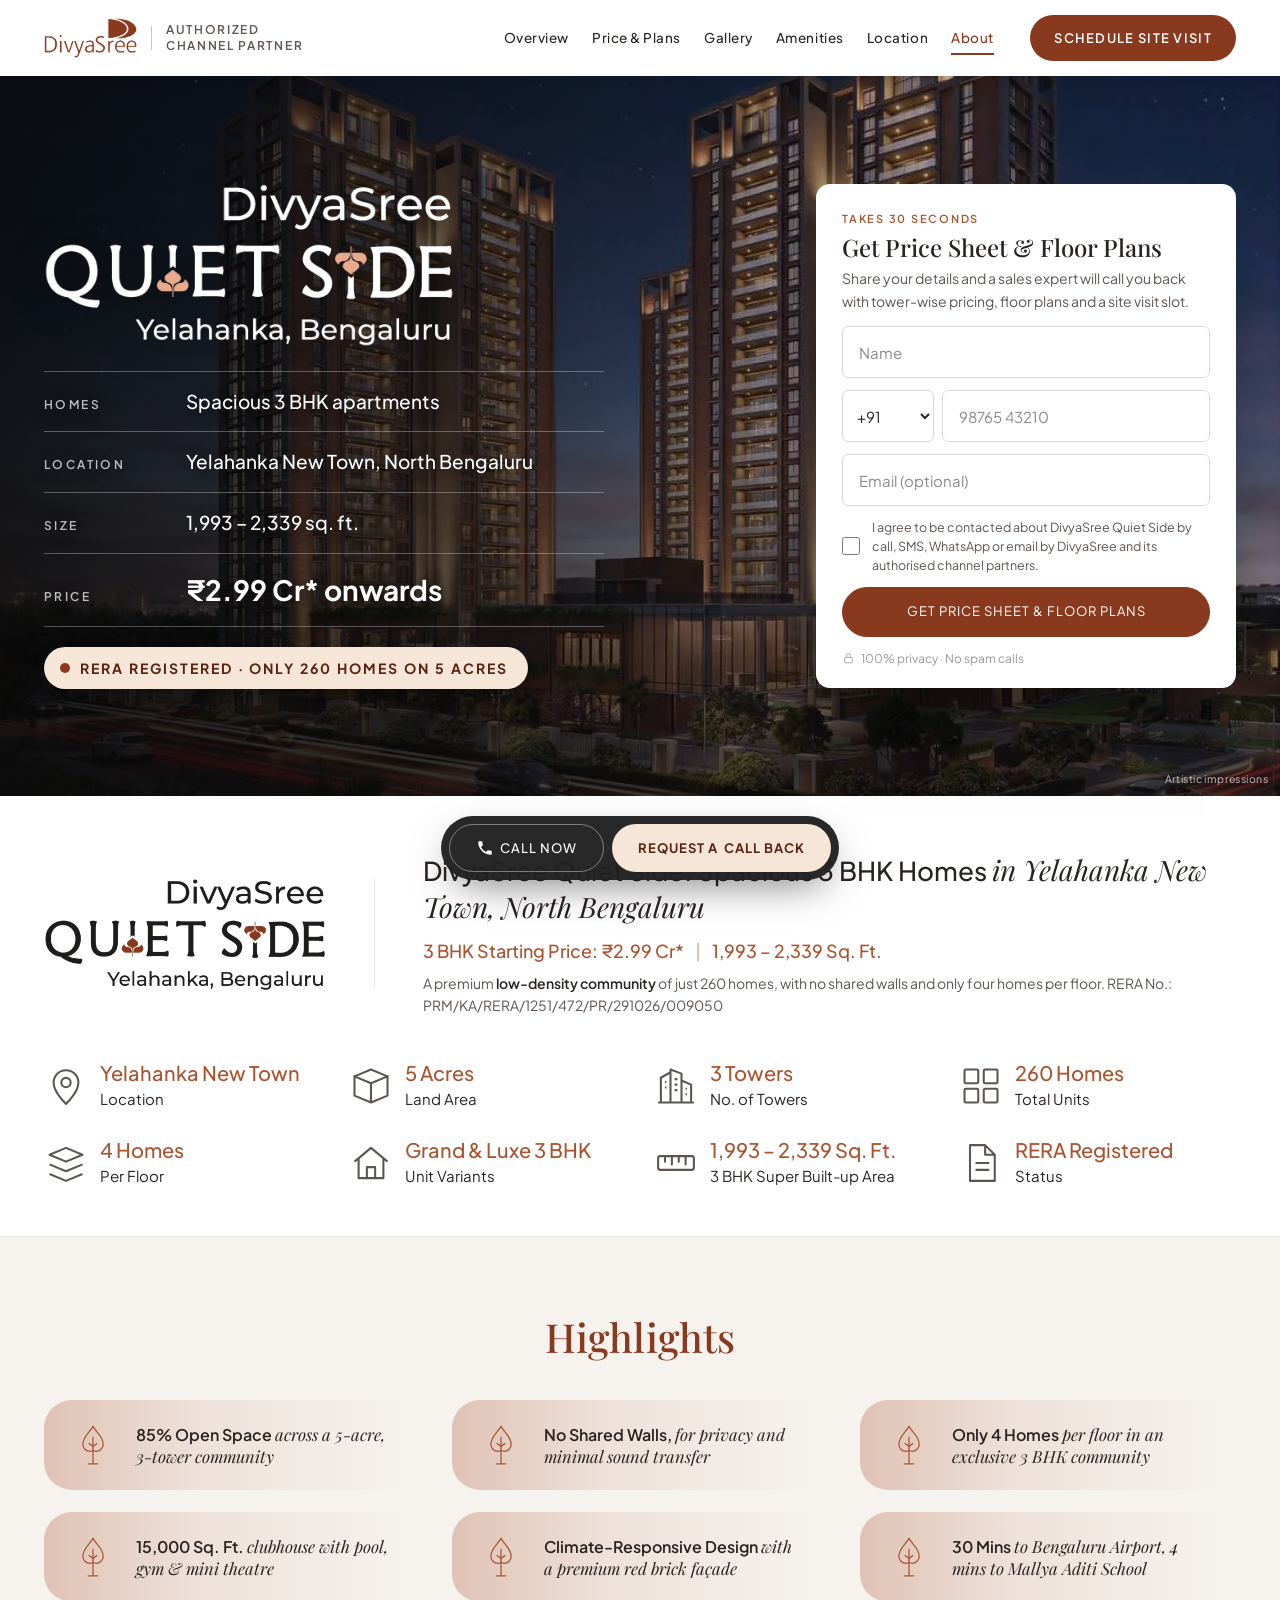
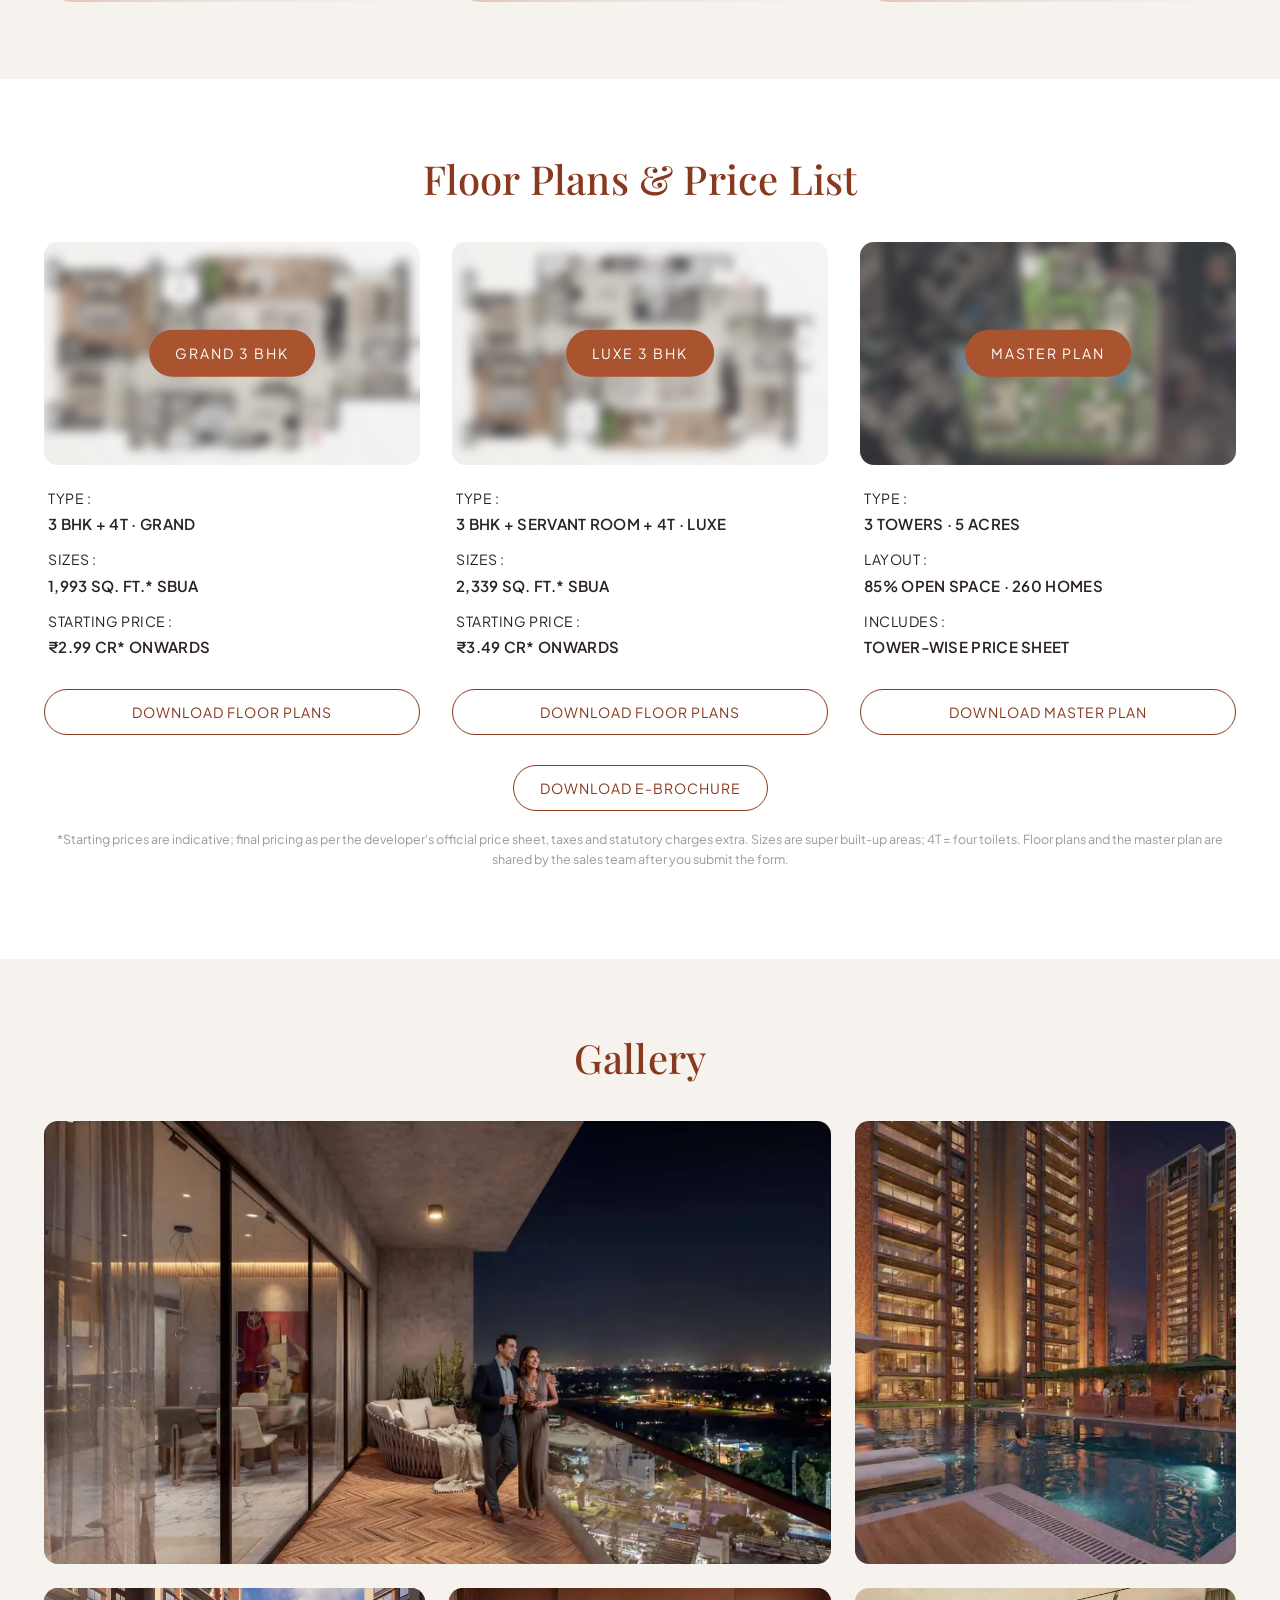
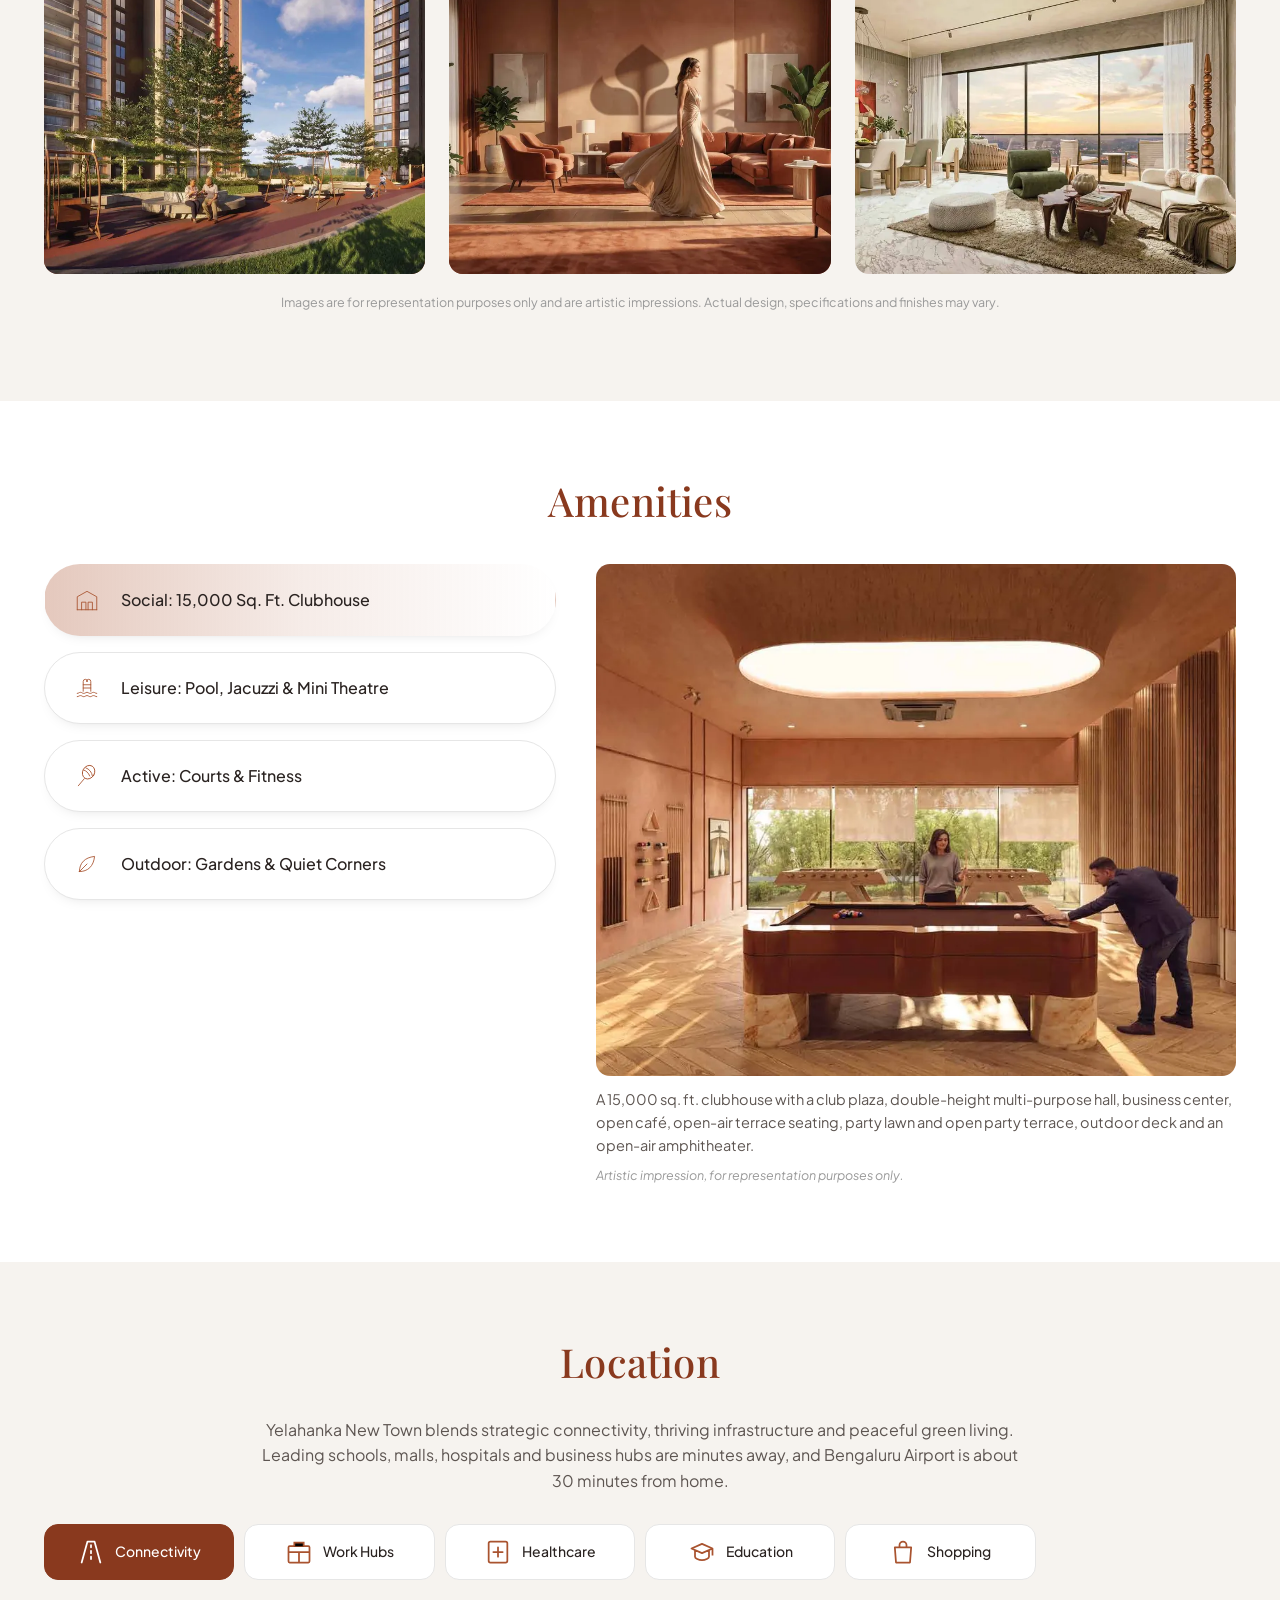
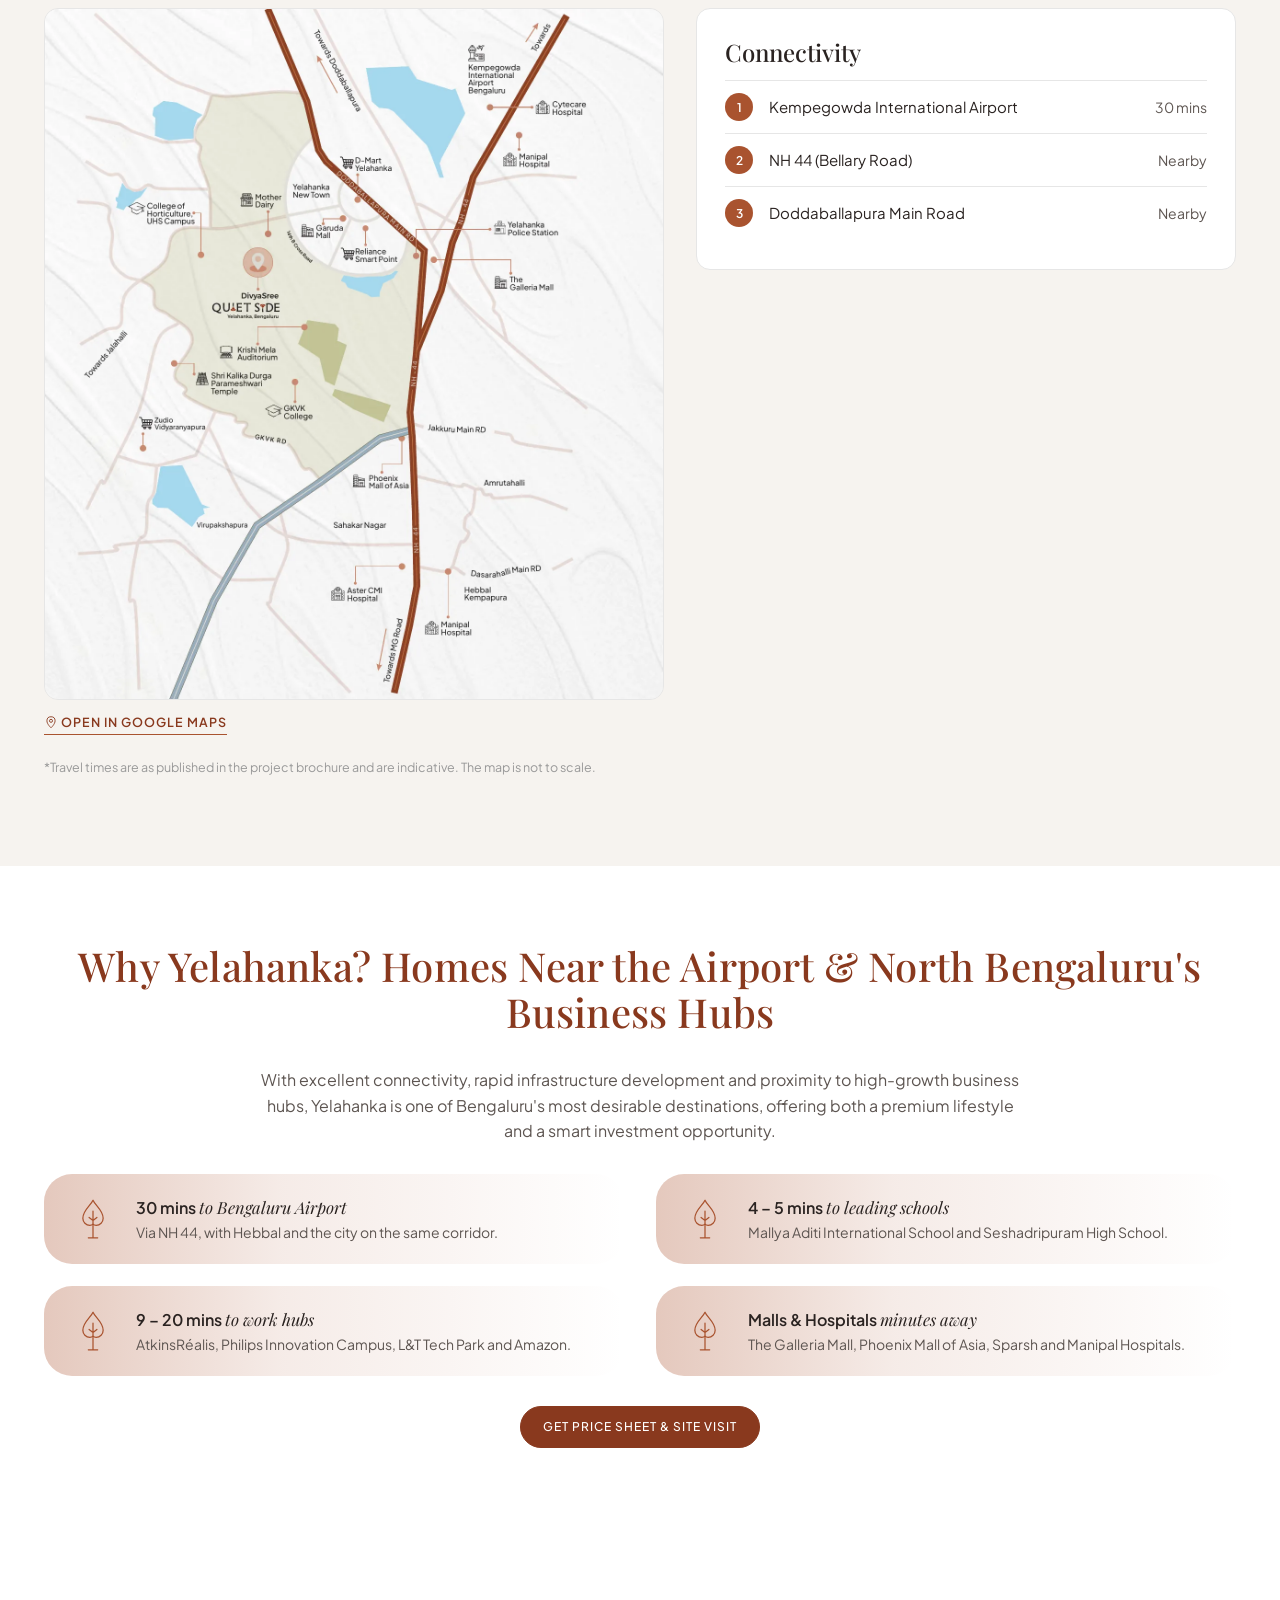
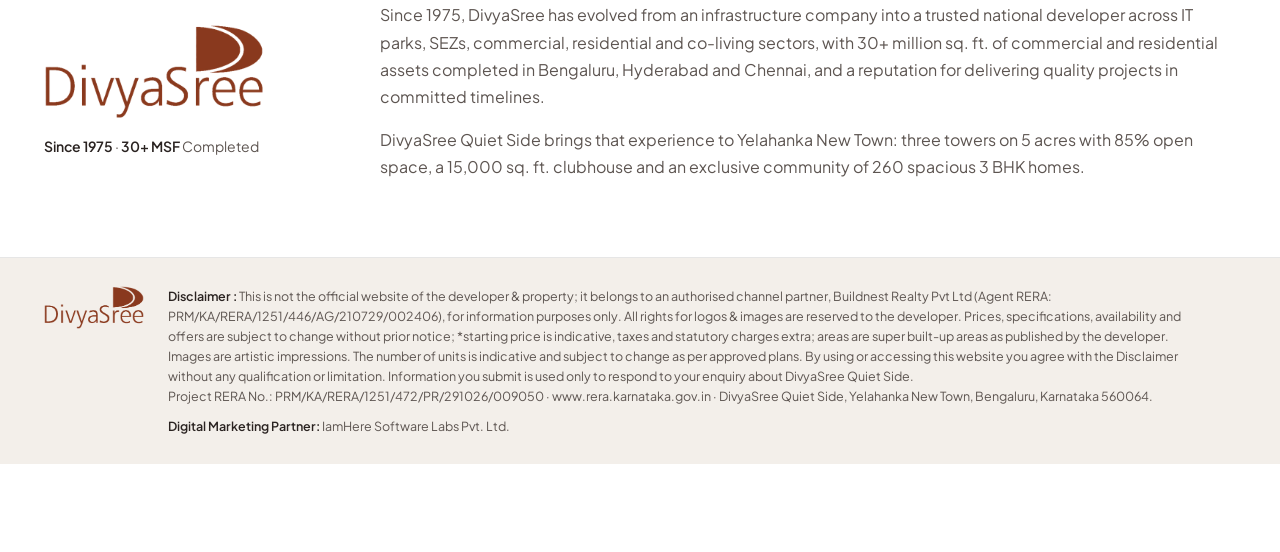
==== index.html @ 2cad48a9 "Hero: label/value spec table (homes, location, size, price) Co-Authored-By: Claude Fable 5.2 <norepl" ====
<!DOCTYPE html>
<html lang="en-IN">
<head>
<!-- Google Tag Manager -->
<script async src="https://www.googletagmanager.com/gtm.js?id=GTM-TPVC3PG4"></script>
<script>
  window.dataLayer = window.dataLayer || [];
  function gtag(){dataLayer.push(arguments);}
  gtag('js', new Date());
</script>
<!-- End Google Tag Manager -->
<meta charset="utf-8">
<meta name="viewport" content="width=device-width, initial-scale=1">
<title>DivyaSree Quiet Side, Yelahanka New Town | 3 BHK from ₹2.99 Cr* | Price &amp; Floor Plans</title>
<meta name="description" content="DivyaSree Quiet Side: spacious 3 BHK homes (1,993 – 2,339 sq ft) in Yelahanka New Town, North Bengaluru. Only 260 homes in 3 towers on 5 acres, 85% open space and a 15,000 sq ft clubhouse. 3 BHK from ₹2.99 Cr*. RERA registered.">
<meta name="theme-color" content="#89391e">
<link rel="icon" type="image/svg+xml" href="assets/img/icon.svg">
<link rel="icon" type="image/png" sizes="32x32" href="assets/img/favicon-32x32.png">
<link rel="apple-touch-icon" sizes="180x180" href="assets/img/apple-touch-icon.png">
<meta property="og:type" content="website">
<link rel="canonical" href="https://www.divyashreeproperties.in/">
<meta property="og:url" content="https://www.divyashreeproperties.in/">
<meta property="og:title" content="DivyaSree Quiet Side, Yelahanka New Town — Spacious 3 BHK Homes">
<meta property="og:description" content="A low-density community of 260 homes on 5 acres in Yelahanka New Town, by DivyaSree. 3 BHK from ₹2.99 Cr*. RERA registered.">
<meta property="og:image" content="assets/img/hero-1.webp">
<meta name="twitter:card" content="summary_large_image">

<link rel="preconnect" href="https://fonts.googleapis.com">
<link rel="preconnect" href="https://fonts.gstatic.com" crossorigin>
<link href="https://fonts.googleapis.com/css2?family=Playfair+Display:ital,wght@0,400;0,500;0,600;1,400&family=Plus+Jakarta+Sans:wght@300;400;500;600;700&display=swap" rel="stylesheet">
<link rel="preload" as="image" href="assets/img/hero-1.webp">
<link rel="preload" as="image" href="assets/img/quiet-side-logo-light.webp">
<link rel="stylesheet" href="assets/css/styles.css">

<script src="assets/js/config.js"></script>
<script>
  window.dataLayer = window.dataLayer || [];
  (function (id) {
    if (!id) return;
    (function(w,d,s,l,i){w[l]=w[l]||[];w[l].push({'gtm.start':new Date().getTime(),event:'gtm.js'});var f=d.getElementsByTagName(s)[0],j=d.createElement(s),dl=l!='dataLayer'?'&l='+l:'';j.async=true;j.src='https://www.googletagmanager.com/gtm.js?id='+i+dl;f.parentNode.insertBefore(j,f);})(window,document,'script','dataLayer',id);
  })(window.QS_CONFIG && window.QS_CONFIG.gtmId);
</script>

<script type="application/ld+json">
{
  "@context": "https://schema.org",
  "@type": "Residence",
  "name": "DivyaSree Quiet Side",
  "description": "Spacious 3 BHK homes by DivyaSree in a low-density 5-acre community at Yelahanka New Town, North Bengaluru.",
  "address": {"@type": "PostalAddress", "streetAddress": "Yelahanka New Town", "addressLocality": "Bengaluru", "addressRegion": "Karnataka", "postalCode": "560064", "addressCountry": "IN"}
}
</script>
</head>
<body>
<svg class="sprite" width="0" height="0" aria-hidden="true" focusable="false">
  <symbol id="i-pin" viewBox="0 0 24 24"><path d="M12 22s7-6.4 7-12a7 7 0 1 0-14 0c0 5.6 7 12 7 12z" fill="none" stroke="currentColor" stroke-width="1.5"/><circle cx="12" cy="10" r="2.6" fill="none" stroke="currentColor" stroke-width="1.5"/></symbol>
  <symbol id="i-phone" viewBox="0 0 24 24"><path fill="currentColor" d="M6.6 10.8a15.1 15.1 0 0 0 6.6 6.6l2.2-2.2c.3-.3.7-.4 1-.2 1.1.4 2.3.6 3.6.6.6 0 1 .4 1 1V20c0 .6-.4 1-1 1A17 17 0 0 1 3 4c0-.6.4-1 1-1h3.5c.6 0 1 .4 1 1 0 1.3.2 2.5.6 3.6.1.3 0 .7-.2 1z"/></symbol>
  <symbol id="i-wa" viewBox="0 0 24 24"><path fill="currentColor" d="M12 2a10 10 0 0 0-8.6 15.1L2 22l5-1.3A10 10 0 1 0 12 2zm0 18.2c-1.6 0-3.1-.4-4.4-1.2l-.3-.2-3 .8.8-2.9-.2-.3A8.2 8.2 0 1 1 12 20.2zm4.5-6.1c-.2-.1-1.5-.7-1.7-.8-.2-.1-.4-.1-.6.1l-.8 1c-.1.2-.3.2-.5.1a6.7 6.7 0 0 1-3.3-2.9c-.3-.4.2-.4.7-1.4.1-.2 0-.3 0-.5l-.8-1.8c-.2-.5-.4-.4-.6-.4h-.5c-.2 0-.5.1-.7.3-.2.3-.9.9-.9 2.2s.9 2.5 1 2.7c.1.2 1.8 2.8 4.4 3.9 1.6.7 2.3.8 3.1.6.5-.1 1.5-.6 1.7-1.2.2-.6.2-1.1.2-1.2-.1-.1-.3-.2-.5-.3z"/></symbol>
  <symbol id="i-lock" viewBox="0 0 24 24"><rect x="5" y="10" width="14" height="10" rx="1.5" fill="none" stroke="currentColor" stroke-width="1.5"/><path d="M8 10V7a4 4 0 0 1 8 0v3" fill="none" stroke="currentColor" stroke-width="1.5"/></symbol>
  <symbol id="i-check" viewBox="0 0 24 24"><circle cx="12" cy="12" r="11" fill="none" stroke="currentColor" stroke-width="1.4"/><path d="M7 12.5l3.2 3.2L17 9" fill="none" stroke="currentColor" stroke-width="1.8" stroke-linecap="round" stroke-linejoin="round"/></symbol>
  <symbol id="i-close" viewBox="0 0 24 24"><path d="M6 6l12 12M18 6L6 18" stroke="currentColor" stroke-width="1.8" stroke-linecap="round"/></symbol>
  <symbol id="i-school" viewBox="0 0 24 24"><path d="M3 9l9-4 9 4-9 4z M6 11v5c0 1.5 3 3 6 3s6-1.5 6-3v-5M21 9v6" fill="none" stroke="currentColor" stroke-width="1.5" stroke-linejoin="round"/></symbol>
  <symbol id="i-hospital" viewBox="0 0 24 24"><rect x="4" y="3" width="16" height="18" rx="1.5" fill="none" stroke="currentColor" stroke-width="1.5"/><path d="M12 8v8M8 12h8" stroke="currentColor" stroke-width="1.5" stroke-linecap="round"/></symbol>
  <symbol id="i-office" viewBox="0 0 24 24"><rect x="3" y="7" width="18" height="14" rx="1" fill="none" stroke="currentColor" stroke-width="1.5"/><path d="M8 7V4h8v3M3 12h18M12 12v9" stroke="currentColor" stroke-width="1.5"/></symbol>
  <symbol id="i-leisure" viewBox="0 0 24 24"><path d="M4 20c0-6 3.6-10 8-10s8 4 8 10M12 10V4M9 4h6" fill="none" stroke="currentColor" stroke-width="1.5" stroke-linecap="round" stroke-linejoin="round"/><path d="M4 20h16" stroke="currentColor" stroke-width="1.5" stroke-linecap="round"/></symbol>
  <symbol id="i-bag" viewBox="0 0 24 24"><path d="M5 8h14l-1 13H6z M9 8V6a3 3 0 0 1 6 0v2" fill="none" stroke="currentColor" stroke-width="1.5" stroke-linejoin="round"/></symbol>
  <symbol id="i-road" viewBox="0 0 24 24"><path d="M4 21L9 3h6l5 18M12 6v2M12 11v2M12 16v2" fill="none" stroke="currentColor" stroke-width="1.5" stroke-linecap="round" stroke-linejoin="round"/></symbol>
  <symbol id="i-leafmark" viewBox="0 0 64 64"><g fill="none" stroke="currentColor" stroke-width="1.6" stroke-linejoin="round" stroke-linecap="round"><path d="M32 8c-3 7-13 13-13 23 0 5 4 9 9 9 2 0 3-.5 4-1.500 1 1 2 1.500 4 1.500 5 0 9-4 9-9 0-10-10-16-13-23z"/><path d="M32 22v34M26 56h12M32 34l-5-4M32 34l5-4"/></g></symbol>
  <symbol id="i-stars" viewBox="0 0 64 64"><g fill="none" stroke="currentColor" stroke-width="1.6" stroke-linejoin="round" stroke-linecap="round"><path d="M32 18l3.4 7.6 8.3.8-6.3 5.5 1.9 8.1L32 35.8 24.7 40l1.9-8.1-6.3-5.5 8.3-.8z"/><path d="M15 38l2.1 4.6 5 .5-3.8 3.3 1.1 4.9L15 48.8l-4.4 2.5 1.1-4.9-3.8-3.3 5-.5zM49 38l2.1 4.6 5 .5-3.8 3.3 1.1 4.9L49 48.8l-4.4 2.5 1.1-4.9-3.8-3.3 5-.5z"/><path d="M32 6v6M22 9l2.5 5M42 9l-2.5 5M14 15l4 3.5M50 15l-4 3.5"/></g></symbol>
  <!-- key fact icons -->
  <symbol id="f-pin" viewBox="0 0 32 32"><g fill="none" stroke="currentColor" stroke-width="1.5" stroke-linejoin="round"><path d="M16 29s9-8.2 9-15.5a9 9 0 0 0-18 0C7 20.8 16 29 16 29z"/><circle cx="16" cy="13.5" r="3.4"/></g></symbol>
  <symbol id="f-area" viewBox="0 0 32 32"><g fill="none" stroke="currentColor" stroke-width="1.5" stroke-linecap="round" stroke-linejoin="round"><path d="M4 9l12-5 12 5-12 5z"/><path d="M4 9v14l12 5 12-5V9M16 14v14"/></g></symbol>
  <symbol id="f-units" viewBox="0 0 32 32"><g fill="none" stroke="currentColor" stroke-width="1.5" stroke-linejoin="round"><rect x="4" y="4" width="10" height="10" rx="1"/><rect x="18" y="4" width="10" height="10" rx="1"/><rect x="4" y="18" width="10" height="10" rx="1"/><rect x="18" y="18" width="10" height="10" rx="1"/></g></symbol>
  <symbol id="f-tower" viewBox="0 0 32 32"><g fill="none" stroke="currentColor" stroke-width="1.5" stroke-linejoin="round"><path d="M5 28V10l7-4v22M12 28V4l8 3v21M20 28V12l7 3v13M3 28h26"/><path d="M15 11h2M15 15h2M15 19h2M8 13h1M8 17h1M23 18h1M23 22h1"/></g></symbol>
  <symbol id="f-floors" viewBox="0 0 32 32"><g fill="none" stroke="currentColor" stroke-width="1.5" stroke-linejoin="round"><path d="M4 24l12 5 12-5M4 17l12 5 12-5M4 10l12-5 12 5-12 5z"/></g></symbol>
  <symbol id="f-home" viewBox="0 0 32 32"><g fill="none" stroke="currentColor" stroke-width="1.5" stroke-linejoin="round"><path d="M4 15L16 5l12 10M7 13v14h18V13"/><path d="M13 27v-8h6v8"/></g></symbol>
  <symbol id="f-crane" viewBox="0 0 32 32"><g fill="none" stroke="currentColor" stroke-width="1.5" stroke-linejoin="round" stroke-linecap="round"><path d="M9 29V5M5 29h10M9 5h19M9 9l4-4M28 5v6M26 11h4v4h-4z"/><path d="M9 13l4-4M9 17l4-4"/></g></symbol>
  <symbol id="f-key" viewBox="0 0 32 32"><g fill="none" stroke="currentColor" stroke-width="1.5" stroke-linejoin="round" stroke-linecap="round"><circle cx="11" cy="12" r="6"/><path d="M15.5 16.5L28 29M22 23l3-3M25 26l3-3"/></g></symbol>
  <symbol id="f-ruler" viewBox="0 0 32 32"><g fill="none" stroke="currentColor" stroke-width="1.5" stroke-linejoin="round" stroke-linecap="round"><rect x="3" y="11" width="26" height="10" rx="1.5"/><path d="M8 11v4M13 11v6M18 11v4M23 11v6"/></g></symbol>
  <symbol id="f-cal" viewBox="0 0 32 32"><g fill="none" stroke="currentColor" stroke-width="1.5" stroke-linejoin="round"><rect x="4" y="7" width="24" height="21" rx="2"/><path d="M4 13h24M10 4v6M22 4v6"/></g></symbol>
  <symbol id="f-doc" viewBox="0 0 32 32"><g fill="none" stroke="currentColor" stroke-width="1.5" stroke-linejoin="round"><path d="M8 3h11l7 7v19H8z M19 3v7h7"/><path d="M12 16h10M12 21h10"/></g></symbol>
  <symbol id="f-plan" viewBox="0 0 32 32"><g fill="none" stroke="currentColor" stroke-width="1.5" stroke-linejoin="round" stroke-linecap="round"><path d="M4 5l8 3 8-3 8 3v19l-8-3-8 3-8-3z M12 8v19M20 5v19"/></g></symbol>
  <!-- amenity icons -->
  <symbol id="a-pool" viewBox="0 0 48 48"><g fill="none" stroke="currentColor" stroke-width="1.6" stroke-linecap="round"><path d="M17 30V12a4 4 0 0 1 8 0M31 30V12a4 4 0 0 0-8 0M17 18h14M17 24h14"/><path d="M6 34c3 0 3-2 6-2s3 2 6 2 3-2 6-2 3 2 6 2 3-2 6-2 3 2 6 2M6 40c3 0 3-2 6-2s3 2 6 2 3-2 6-2 3 2 6 2 3-2 6-2 3 2 6 2"/></g></symbol>
  <symbol id="a-sport" viewBox="0 0 48 48"><g fill="none" stroke="currentColor" stroke-width="1.6" stroke-linecap="round"><ellipse cx="27" cy="17" rx="11" ry="13" transform="rotate(30 27 17)"/><path d="M19 29L8 42M22 9c6 2 11 8 12 15M18 13c4 1 9 5 11 11"/></g></symbol>
  <symbol id="a-club" viewBox="0 0 48 48"><g fill="none" stroke="currentColor" stroke-width="1.6" stroke-linecap="round" stroke-linejoin="round"><path d="M6 42V18l18-10 18 10v24M6 42h36M14 42V28h8v14M26 42V28h8v14"/></g></symbol>
  <symbol id="a-leaf" viewBox="0 0 48 48"><g fill="none" stroke="currentColor" stroke-width="1.6" stroke-linecap="round" stroke-linejoin="round"><path d="M10 38c0-16 10-26 28-28-2 18-12 28-28 28zm0 0l14-14"/></g></symbol>
  <symbol id="a-kids" viewBox="0 0 48 48"><g fill="none" stroke="currentColor" stroke-width="1.6" stroke-linecap="round" stroke-linejoin="round"><path d="M8 42l6-28h20l6 28M14 14l20 28M34 14L14 42"/><path d="M4 42h40"/></g></symbol>
</svg>
<a class="skip" href="#main">Skip to content</a>

<!-- ============ HEADER ============ -->
<header class="site-header" id="top">
  <div class="wrap header-inner">
    <a class="brand brand-lockup" href="#top" aria-label="DivyaSree, authorised channel partner, back to top">
      <img class="brand-logo" src="assets/img/divyasree-logo.webp" width="600" height="258" alt="DivyaSree">
      <span class="brand-sep" aria-hidden="true"></span>
      <span class="brand-cp">Authorized<br>Channel Partner</span>
    </a>
    <nav class="site-nav" id="site-nav" aria-label="Page sections">
      <a href="#intro">Overview</a>
      <a href="#pricing">Price &amp; Plans</a>
      <a href="#gallery">Gallery</a>
      <a href="#amenities">Amenities</a>
      <a href="#location">Location</a>
      <a href="#about">About</a>
    </nav>
    <button class="nav-toggle" type="button" aria-controls="site-nav" aria-expanded="false" aria-label="Open menu"><span></span><span></span><span></span></button>
    <button class="hdr-visit js-open-enquiry" type="button" data-cta="header_site_visit" data-intent="site_visit"><span class="hv-long">Schedule Site Visit</span><span class="hv-short">Book Visit</span></button>
  </div>
</header>

<main id="main">

<!-- ============ BANNER ============ -->
<section class="banner hero" id="hero" aria-label="DivyaSree Quiet Side">
  <img class="hero-slide" src="assets/img/hero-1.webp" srcset="assets/img/hero-1-900.webp 900w, assets/img/hero-1.webp 1451w" sizes="100vw" width="1451" height="1051" alt="The three towers of DivyaSree Quiet Side at dusk, artistic impression" fetchpriority="high">
  <img class="hero-slide" src="assets/img/hero-2.webp" srcset="assets/img/hero-2-900.webp 900w, assets/img/hero-2.webp 1920w" sizes="100vw" width="1920" height="1072" alt="Landscaped gardens between the towers, artistic impression" loading="lazy">
  <img class="hero-slide" src="assets/img/hero-3.webp" srcset="assets/img/hero-3-900.webp 900w, assets/img/hero-3.webp 1920w" sizes="100vw" width="1920" height="1073" alt="Clubhouse and red brick façade at DivyaSree Quiet Side, artistic impression" loading="lazy">
  <p class="hero-rep">Artistic impressions</p>
  <div class="hero-shade" aria-hidden="true"></div>
  <div class="wrap hero-grid">
    <div class="hero-copy">
      <div class="hero-mark hero-lockup"><img class="ss-logo ss-logo-hero" src="assets/img/quiet-side-logo-light.webp" width="1000" height="400" alt="DivyaSree Quiet Side, Yelahanka, Bengaluru"></div>
      <dl class="hero-specs">
        <div><dt>Homes</dt><dd>Spacious 3 BHK apartments</dd></div>
        <div><dt>Location</dt><dd>Yelahanka New Town, North Bengaluru</dd></div>
        <div><dt>Size</dt><dd>1,993 – 2,339 sq. ft.</dd></div>
        <div class="hs-price"><dt>Price</dt><dd>₹2.99 Cr* onwards</dd></div>
      </dl>
      <p class="hero-eoi"><span class="hero-eoi-dot" aria-hidden="true"></span>RERA Registered · Only 260 Homes on 5 Acres</p>
    </div>
    <div class="hero-form">
      <p class="hf-tag">Takes 30 seconds</p>
      <p class="form-title">Get Price Sheet &amp; Floor Plans</p>
      <p class="form-lede">Share your details and a sales expert will call you back with tower-wise pricing, floor plans and a site visit slot.</p>
      <div class="js-form-slot" data-form-id="hero" data-submit-label="Get Price Sheet &amp; Floor Plans"></div>
      <p class="assure"><svg aria-hidden="true" width="13" height="13"><use href="#i-lock"/></svg> 100% privacy · No spam calls</p>
    </div>
  </div>
</section>

<!-- ============ INTRO + KEY FACTS ============ -->
<section class="intro-band" id="intro" aria-labelledby="hero-title">
  <div class="wrap">
    <div class="intro-top">
      <div class="intro-logo"><img class="ss-logo ss-logo-intro" src="assets/img/quiet-side-logo.webp" width="1000" height="400" alt="DivyaSree Quiet Side logo"></div>
      <div class="intro-text">
        <h1 id="hero-title">DivyaSree Quiet Side: Spacious 3 BHK Homes <em>in Yelahanka New Town, North Bengaluru</em></h1>
        <p class="intro-price">3 BHK Starting Price: ₹2.99 Cr* <i aria-hidden="true">|</i> 1,993 – 2,339 Sq. Ft.</p>
        <p class="intro-aka">A premium <strong>low-density community</strong> of just 260 homes, with no shared walls and only four homes per floor. RERA No.: PRM/KA/RERA/1251/472/PR/291026/009050</p>
      </div>
    </div>
    <ul class="kf-grid">
      <li><svg aria-hidden="true" width="44" height="44"><use href="#f-pin"/></svg><div><strong>Yelahanka New Town</strong><span>Location</span></div></li>
      <li><svg aria-hidden="true" width="44" height="44"><use href="#f-area"/></svg><div><strong>5 Acres</strong><span>Land Area</span></div></li>
      <li><svg aria-hidden="true" width="44" height="44"><use href="#f-tower"/></svg><div><strong>3 Towers</strong><span>No. of Towers</span></div></li>
      <li><svg aria-hidden="true" width="44" height="44"><use href="#f-units"/></svg><div><strong>260 Homes</strong><span>Total Units</span></div></li>
      <li><svg aria-hidden="true" width="44" height="44"><use href="#f-floors"/></svg><div><strong>4 Homes</strong><span>Per Floor</span></div></li>
      <li><svg aria-hidden="true" width="44" height="44"><use href="#f-home"/></svg><div><strong>Grand &amp; Luxe 3 BHK</strong><span>Unit Variants</span></div></li>
      <li><svg aria-hidden="true" width="44" height="44"><use href="#f-ruler"/></svg><div><strong>1,993 – 2,339 Sq. Ft.</strong><span>3 BHK Super Built-up Area</span></div></li>
      <li><svg aria-hidden="true" width="44" height="44"><use href="#f-doc"/></svg><div><strong>RERA Registered</strong><span>Status</span></div></li>
    </ul>
  </div>
</section>

<!-- ============ HIGHLIGHTS ============ -->
<section class="section highlights" id="highlights" aria-labelledby="hl-title">
  <div class="wrap">
    <h2 id="hl-title" class="display center">Highlights</h2>
    <ul class="hl-grid">
      <li><svg aria-hidden="true" width="58" height="58"><use href="#i-leafmark"/></svg><p><strong>85% Open Space</strong> <em>across a 5-acre, 3-tower community</em></p></li>
      <li><svg aria-hidden="true" width="58" height="58"><use href="#i-leafmark"/></svg><p><strong>No Shared Walls,</strong> <em>for privacy and minimal sound transfer</em></p></li>
      <li><svg aria-hidden="true" width="58" height="58"><use href="#i-leafmark"/></svg><p><strong>Only 4 Homes</strong> <em>per floor in an exclusive 3 BHK community</em></p></li>
      <li><svg aria-hidden="true" width="58" height="58"><use href="#i-leafmark"/></svg><p><strong>15,000 Sq. Ft.</strong> <em>clubhouse with pool, gym &amp; mini theatre</em></p></li>
      <li><svg aria-hidden="true" width="58" height="58"><use href="#i-leafmark"/></svg><p><strong>Climate-Responsive Design</strong> <em>with a premium red brick façade</em></p></li>
      <li><svg aria-hidden="true" width="58" height="58"><use href="#i-leafmark"/></svg><p><strong>30 Mins</strong> <em>to Bengaluru Airport, 4 mins to Mallya Aditi School</em></p></li>
    </ul>
  </div>
</section>

<!-- ============ FLOOR PLANS & PRICE LIST ============ -->
<section class="section pricing" id="pricing" aria-labelledby="pricing-title">
  <div class="wrap">
    <h2 id="pricing-title" class="display center">Floor Plans &amp; Price List</h2>
    <div class="fp-grid">
      <article class="fp-card">
        <button class="fp-img js-open-enquiry" type="button" data-cta="pricing_grand_img" data-intent="floor_plan" data-config="Grand 3 BHK" aria-label="Get the Grand 3 BHK floor plan">
          <img src="assets/img/plan-grand.webp" width="900" height="550" loading="lazy" decoding="async" alt="">
          <span class="fp-pill">Grand 3 BHK</span>
        </button>
        <dl class="fp-info"><div><dt>Type :</dt><dd>3 BHK + 4T · Grand</dd></div><div><dt>Sizes :</dt><dd>1,993 Sq. Ft.* SBUA</dd></div><div><dt>Starting Price :</dt><dd>₹2.99 Cr* Onwards</dd></div></dl>
        <button class="btn-outline js-open-enquiry" type="button" data-cta="pricing_grand" data-intent="floor_plan" data-config="Grand 3 BHK">Download Floor Plans</button>
      </article>
      <article class="fp-card">
        <button class="fp-img js-open-enquiry" type="button" data-cta="pricing_luxe_img" data-intent="floor_plan" data-config="Luxe 3 BHK" aria-label="Get the Luxe 3 BHK floor plan">
          <img src="assets/img/plan-luxe.webp" width="900" height="550" loading="lazy" decoding="async" alt="">
          <span class="fp-pill">Luxe 3 BHK</span>
        </button>
        <dl class="fp-info"><div><dt>Type :</dt><dd>3 BHK + Servant Room + 4T · Luxe</dd></div><div><dt>Sizes :</dt><dd>2,339 Sq. Ft.* SBUA</dd></div><div><dt>Starting Price :</dt><dd>₹3.49 Cr* Onwards</dd></div></dl>
        <button class="btn-outline js-open-enquiry" type="button" data-cta="pricing_luxe" data-intent="floor_plan" data-config="Luxe 3 BHK">Download Floor Plans</button>
      </article>
      <article class="fp-card">
        <button class="fp-img js-open-enquiry" type="button" data-cta="pricing_master_img" data-intent="price" aria-label="Get the master plan and price sheet">
          <img src="assets/img/plan-master.webp" width="900" height="550" loading="lazy" decoding="async" alt="">
          <span class="fp-pill">Master Plan</span>
        </button>
        <dl class="fp-info"><div><dt>Type :</dt><dd>3 Towers · 5 Acres</dd></div><div><dt>Layout :</dt><dd>85% Open Space · 260 Homes</dd></div><div><dt>Includes :</dt><dd>Tower-wise Price Sheet</dd></div></dl>
        <button class="btn-outline js-open-enquiry" type="button" data-cta="pricing_master" data-intent="price">Download Master Plan</button>
      </article>
    </div>
    <div class="pl-more">
      <button class="btn-outline js-open-enquiry" type="button" data-cta="pricing_brochure" data-intent="brochure">Download E-Brochure</button>
    </div>
    <p class="fineprint center">*Starting prices are indicative; final pricing as per the developer's official price sheet, taxes and statutory charges extra. Sizes are super built-up areas; 4T = four toilets. Floor plans and the master plan are shared by the sales team after you submit the form.</p>
  </div>
</section>

<!-- ============ GALLERY ============ -->
<section class="section gallery-sec" id="gallery" aria-labelledby="gallery-title">
  <div class="wrap">
    <h2 id="gallery-title" class="display center">Gallery</h2>
    <div class="g-grid">
      <button class="js-lightbox" type="button" data-full="assets/img/g-balcony.webp" data-caption="Sit-out with city views · Artistic impression"><img src="assets/img/g-balcony-900.webp" width="900" height="506" loading="lazy" decoding="async" alt="Sit-out deck of a home at night with city views, artistic impression"></button>
      <button class="js-lightbox" type="button" data-full="assets/img/g-pool.webp" data-caption="Swimming pool · Artistic impression"><img src="assets/img/g-pool-900.webp" width="900" height="548" loading="lazy" decoding="async" alt="Swimming pool with the towers behind, artistic impression"></button>
      <button class="js-lightbox" type="button" data-full="assets/img/g-landscape.webp" data-caption="Landscaped central greens · Artistic impression"><img src="assets/img/g-landscape-900.webp" width="900" height="552" loading="lazy" decoding="async" alt="Landscaped greens between the towers, artistic impression"></button>
      <button class="js-lightbox" type="button" data-full="assets/img/g-lounge.webp" data-caption="Entrance lounge · Artistic impression"><img src="assets/img/g-lounge-900.webp" width="900" height="502" loading="lazy" decoding="async" alt="Entrance lounge in terracotta tones, artistic impression"></button>
      <button class="js-lightbox" type="button" data-full="assets/img/g-living.webp" data-caption="Living &amp; dining · Artistic impression"><img src="assets/img/g-living-900.webp" width="900" height="502" loading="lazy" decoding="async" alt="Living and dining room with full-height windows, artistic impression"></button>
    </div>
    <p class="fineprint center">Images are for representation purposes only and are artistic impressions. Actual design, specifications and finishes may vary.</p>
  </div>
</section>

<!-- ============ AMENITIES ============ -->
<section class="section amenities" id="amenities" aria-labelledby="amenities-title">
  <div class="wrap">
    <h2 id="amenities-title" class="display center">Amenities</h2>
    <div class="am-split">
      <ul class="am-tabs" role="tablist" aria-label="Amenity groups">
        <li><button class="am-tab is-active" type="button" role="tab" aria-selected="true" data-target="am-club"><span class="am-ic"><svg aria-hidden="true" width="26" height="26"><use href="#a-club"/></svg></span>Social: 15,000 Sq. Ft. Clubhouse</button></li>
        <li><button class="am-tab" type="button" role="tab" aria-selected="false" data-target="am-relax"><span class="am-ic"><svg aria-hidden="true" width="26" height="26"><use href="#a-pool"/></svg></span>Leisure: Pool, Jacuzzi &amp; Mini Theatre</button></li>
        <li><button class="am-tab" type="button" role="tab" aria-selected="false" data-target="am-sport"><span class="am-ic"><svg aria-hidden="true" width="26" height="26"><use href="#a-sport"/></svg></span>Active: Courts &amp; Fitness</button></li>
        <li><button class="am-tab" type="button" role="tab" aria-selected="false" data-target="am-green"><span class="am-ic"><svg aria-hidden="true" width="26" height="26"><use href="#a-leaf"/></svg></span>Outdoor: Gardens &amp; Quiet Corners</button></li>
      </ul>
      <div class="am-panels">
        <figure class="am-panel is-active" id="am-club" role="tabpanel"><img src="assets/img/amenity-club.webp" width="1400" height="733" loading="lazy" decoding="async" alt="Indoor games room in the clubhouse, artistic impression"><figcaption>A 15,000 sq. ft. clubhouse with a club plaza, double-height multi-purpose hall, business center, open café, open-air terrace seating, party lawn and open party terrace, outdoor deck and an open-air amphitheater. <span class="am-rep">Artistic impression, for representation purposes only.</span></figcaption></figure>
        <figure class="am-panel" id="am-relax" role="tabpanel" hidden><img src="assets/img/amenity-pool.webp" width="1011" height="615" loading="lazy" decoding="async" alt="Swimming pool and pool side deck, artistic impression"><figcaption>Swimming pool and kids’ pool with a pool side deck, outdoor jacuzzi, library, mini theatre and an indoor kids’ play area. <span class="am-rep">Artistic impression, for representation purposes only.</span></figcaption></figure>
        <figure class="am-panel" id="am-sport" role="tabpanel" hidden><img src="assets/img/amenity-sport.webp" width="1400" height="781" loading="lazy" decoding="async" alt="Pickleball court set between the towers, artistic impression"><figcaption>Gymnasium, badminton and squash courts, indoor games room, pickleball court, half basketball court, futsal court, box cricket, cricket practice net and a jogging and walking track. <span class="am-rep">Artistic impression, for representation purposes only.</span></figcaption></figure>
        <figure class="am-panel" id="am-green" role="tabpanel" hidden><img src="assets/img/amenity-green.webp" width="1400" height="688" loading="lazy" decoding="async" alt="Garden walkway at sunset, artistic impression"><figcaption>Aromatic and sensory gardens, yoga exercise lawn, meditation deck, foot reflexology walkway, outdoor tree plaza, children’s play area, senior citizen activity zone, pet care area and life-size board games. <span class="am-rep">Artistic impression, for representation purposes only.</span></figcaption></figure>
      </div>
    </div>
  </div>
</section>

<!-- ============ LOCATION ============ -->
<section class="section location" id="location" aria-labelledby="loc-title">
  <div class="wrap">
    <h2 id="loc-title" class="display center">Location</h2>
    <p class="loc-intro">Yelahanka New Town blends strategic connectivity, thriving infrastructure and peaceful green living. Leading schools, malls, hospitals and business hubs are minutes away, and Bengaluru Airport is about 30 minutes from home.</p>
    <ul class="loc-tabs" role="tablist" aria-label="Landmark categories"><li><button class="loc-tab is-active" type="button" role="tab" aria-selected="true" data-target="loc-conn"><svg aria-hidden="true" width="28" height="28"><use href="#i-road"/></svg><span>Connectivity</span></button></li><li><button class="loc-tab" type="button" role="tab" aria-selected="false" data-target="loc-it"><svg aria-hidden="true" width="28" height="28"><use href="#i-office"/></svg><span>Work Hubs</span></button></li><li><button class="loc-tab" type="button" role="tab" aria-selected="false" data-target="loc-health"><svg aria-hidden="true" width="28" height="28"><use href="#i-hospital"/></svg><span>Healthcare</span></button></li><li><button class="loc-tab" type="button" role="tab" aria-selected="false" data-target="loc-edu"><svg aria-hidden="true" width="28" height="28"><use href="#i-school"/></svg><span>Education</span></button></li><li><button class="loc-tab" type="button" role="tab" aria-selected="false" data-target="loc-shop"><svg aria-hidden="true" width="28" height="28"><use href="#i-bag"/></svg><span>Shopping</span></button></li></ul>
    <div class="loc-split">
      <figure class="loc-map">
        <button class="js-lightbox" type="button" data-full="assets/img/location-map.webp" data-caption="Location map · Not to scale"><img src="assets/img/location-map.webp" width="1344" height="1500" loading="lazy" decoding="async" alt="Location map showing DivyaSree Quiet Side in Yelahanka, between NH 44 and Doddaballapura Main Road"></button>
        <p class="ss-maplink"><a href="https://www.google.com/maps/search/?api=1&amp;query=DivyaSree+Quiet+Side+Yelahanka+New+Town+Bengaluru" target="_blank" rel="noopener" data-cta="loc_directions"><svg aria-hidden="true" width="14" height="14"><use href="#i-pin"/></svg>&nbsp;Open in Google Maps</a></p>
      </figure>
      <div class="loc-panels"><div class="loc-panel is-active" id="loc-conn" role="tabpanel"><h3>Connectivity</h3><ul class="loc-items"><li><span class="loc-no">1</span><span class="loc-name">Kempegowda International Airport</span><span class="loc-time">30 mins</span></li><li><span class="loc-no">2</span><span class="loc-name">NH 44 (Bellary Road)</span><span class="loc-time">Nearby</span></li><li><span class="loc-no">3</span><span class="loc-name">Doddaballapura Main Road</span><span class="loc-time">Nearby</span></li></ul></div><div class="loc-panel" id="loc-it" role="tabpanel" hidden><h3>Work Hubs</h3><ul class="loc-items"><li><span class="loc-no">4</span><span class="loc-name">AtkinsRéalis</span><span class="loc-time">9 mins</span></li><li><span class="loc-no">5</span><span class="loc-name">Philips Innovation Campus</span><span class="loc-time">12 mins</span></li><li><span class="loc-no">6</span><span class="loc-name">L&amp;T Tech Park</span><span class="loc-time">15 mins</span></li><li><span class="loc-no">7</span><span class="loc-name">Amazon Office</span><span class="loc-time">20 mins</span></li></ul></div><div class="loc-panel" id="loc-health" role="tabpanel" hidden><h3>Healthcare</h3><ul class="loc-items"><li><span class="loc-no">8</span><span class="loc-name">Sparsh Hospital Yelahanka</span><span class="loc-time">10 mins</span></li><li><span class="loc-no">9</span><span class="loc-name">Manipal Hospital Yelahanka</span><span class="loc-time">10 mins</span></li></ul></div><div class="loc-panel" id="loc-edu" role="tabpanel" hidden><h3>Education</h3><ul class="loc-items"><li><span class="loc-no">10</span><span class="loc-name">Mallya Aditi International School</span><span class="loc-time">4 mins</span></li><li><span class="loc-no">11</span><span class="loc-name">Seshadripuram High School</span><span class="loc-time">5 mins</span></li></ul></div><div class="loc-panel" id="loc-shop" role="tabpanel" hidden><h3>Shopping</h3><ul class="loc-items"><li><span class="loc-no">12</span><span class="loc-name">The Galleria Mall</span><span class="loc-time">9 mins</span></li><li><span class="loc-no">13</span><span class="loc-name">Phoenix Mall of Asia</span><span class="loc-time">18 mins</span></li></ul></div></div>
    </div>
    <p class="fineprint">*Travel times are as published in the project brochure and are indicative. The map is not to scale.</p>
  </div>
</section>

<!-- ============ WHY YELAHANKA ============ -->
<section class="section why-bagalur" id="why-yelahanka" aria-labelledby="why-title">
  <div class="wrap">
    <h2 id="why-title" class="display center">Why Yelahanka? Homes Near the Airport &amp; North Bengaluru's Business Hubs</h2>
    <p class="loc-intro">With excellent connectivity, rapid infrastructure development and proximity to high-growth business hubs, Yelahanka is one of Bengaluru's most desirable destinations, offering both a premium lifestyle and a smart investment opportunity.</p>
    <ul class="hl-grid why-grid">
      <li><svg aria-hidden="true" width="58" height="58"><use href="#i-leafmark"/></svg><div><h3><strong>30 mins</strong> <em>to Bengaluru Airport</em></h3><p>Via NH 44, with Hebbal and the city on the same corridor.</p></div></li>
      <li><svg aria-hidden="true" width="58" height="58"><use href="#i-leafmark"/></svg><div><h3><strong>4 – 5 mins</strong> <em>to leading schools</em></h3><p>Mallya Aditi International School and Seshadripuram High School.</p></div></li>
      <li><svg aria-hidden="true" width="58" height="58"><use href="#i-leafmark"/></svg><div><h3><strong>9 – 20 mins</strong> <em>to work hubs</em></h3><p>AtkinsRéalis, Philips Innovation Campus, L&amp;T Tech Park and Amazon.</p></div></li>
      <li><svg aria-hidden="true" width="58" height="58"><use href="#i-leafmark"/></svg><div><h3><strong>Malls &amp; Hospitals</strong> <em>minutes away</em></h3><p>The Galleria Mall, Phoenix Mall of Asia, Sparsh and Manipal Hospitals.</p></div></li>
    </ul>
    <p class="why-cta"><button class="btn js-open-enquiry" type="button" data-cta="why_yelahanka" data-intent="price">Get Price Sheet &amp; Site Visit</button></p>
  </div>
</section>

<!-- ============ ABOUT DEVELOPER ============ -->
<section class="section about" id="about" aria-label="About DivyaSree">
  <div class="wrap about-grid">
    <div class="about-logo"><img class="about-plogo" src="assets/img/divyasree-logo.webp" width="600" height="258" alt="DivyaSree" loading="lazy" decoding="async"><p><strong>Since 1975</strong> · <strong>30+ MSF</strong> Completed</p></div>
    <div class="about-text">
      <p>Since 1975, DivyaSree has evolved from an infrastructure company into a trusted national developer across IT parks, SEZs, commercial, residential and co-living sectors, with 30+ million sq. ft. of commercial and residential assets completed in Bengaluru, Hyderabad and Chennai, and a reputation for delivering quality projects in committed timelines.</p>
      <p>DivyaSree Quiet Side brings that experience to Yelahanka New Town: three towers on 5 acres with 85% open space, a 15,000 sq. ft. clubhouse and an exclusive community of 260 spacious 3 BHK homes.</p>
    </div>
  </div>
</section>

</main>

<!-- ============ FOOTER ============ -->
<footer class="site-footer">
  <div class="wrap foot-grid">
    <img class="foot-mark foot-plogo" src="assets/img/divyasree-logo.webp" width="600" height="258" alt="DivyaSree" loading="lazy" decoding="async">
    <div class="foot-text">
      <p class="disclaimer"><strong>Disclaimer :</strong> This is not the official website of the developer &amp; property; it belongs to an authorised channel partner, Buildnest Realty Pvt Ltd (Agent RERA: PRM/KA/RERA/1251/446/AG/210729/002406), for information purposes only. All rights for logos &amp; images are reserved to the developer. Prices, specifications, availability and offers are subject to change without prior notice; *starting price is indicative, taxes and statutory charges extra; areas are super built-up areas as published by the developer. Images are artistic impressions. The number of units is indicative and subject to change as per approved plans. By using or accessing this website you agree with the Disclaimer without any qualification or limitation. Information you submit is used only to respond to your enquiry about DivyaSree Quiet Side.</p>
      <p class="disclaimer">Project RERA No.: PRM/KA/RERA/1251/472/PR/291026/009050 · www.rera.karnataka.gov.in · DivyaSree Quiet Side, Yelahanka New Town, Bengaluru, Karnataka 560064.</p>
      <p class="disclaimer foot-credits"><strong>Digital Marketing Partner:</strong> IamHere Software Labs Pvt. Ltd.</p>
    </div>
  </div>
</footer>

<!-- Side tab: Enquire Now -->
<button class="side-tab js-open-enquiry" type="button" data-cta="side_tab" aria-label="Enquire now"><span>Enquire Now</span></button>

<!-- Floating WhatsApp (shown only when configured) -->
<a class="wa-float js-whatsapp" href="#" target="_blank" rel="noopener" data-cta="float_whatsapp" aria-label="Chat on WhatsApp" hidden><svg aria-hidden="true" width="28" height="28"><use href="#i-wa"/></svg></a>

<!-- Sticky action bar (all devices) -->
<nav class="action-bar" aria-label="Quick actions">
  <a class="js-phone js-needs-phone" href="#" data-cta="sticky_call" hidden><svg aria-hidden="true" width="18" height="18"><use href="#i-phone"/></svg>Call Now</a>
  <a class="js-whatsapp mb-wa" href="#" target="_blank" rel="noopener" data-cta="sticky_whatsapp" hidden><svg aria-hidden="true" width="18" height="18"><use href="#i-wa"/></svg>WhatsApp</a>
  <button class="js-open-enquiry ab-callback" type="button" data-cta="sticky_callback" data-intent="callback"><span class="ab-long">Request a</span>Call Back</button>
</nav>

<!-- Enquiry popup: offer panel + form -->
<dialog class="modal" id="enquiry-modal" aria-labelledby="modal-title">
  <button class="modal-close" type="button" aria-label="Close" data-close><svg aria-hidden="true" width="18" height="18"><use href="#i-close"/></svg></button>
  <div class="modal-grid">
    <aside class="modal-offer">
      <img class="modal-photo" src="assets/img/hero-1-900.webp" width="900" height="652" alt="" decoding="async">
      <div class="modal-offer-inner">
        <div class="modal-lockup"><img class="ss-logo ss-logo-modal" src="assets/img/quiet-side-logo-light.webp" width="1000" height="400" alt="DivyaSree Quiet Side, Yelahanka, Bengaluru" loading="lazy" decoding="async"></div>
        <p class="modal-eyebrow">3 BHK · Yelahanka New Town</p>
        <h3>Get the complete price sheet before you visit.</h3>
        <ul class="modal-perks">
          <li><svg aria-hidden="true" width="18" height="18"><use href="#i-check"/></svg>Tower-wise pricing &amp; availability</li>
          <li><svg aria-hidden="true" width="18" height="18"><use href="#i-check"/></svg>Floor plans with room-wise dimensions</li>
          <li><svg aria-hidden="true" width="18" height="18"><use href="#i-check"/></svg>Master plan &amp; the full e-brochure</li>
          <li><svg aria-hidden="true" width="18" height="18"><use href="#i-check"/></svg>Priority slot for a site visit</li>
        </ul>
        <ul class="modal-trust">
          <li><strong>260</strong>Homes only</li>
          <li><strong>85%</strong>Open space</li>
          <li><strong>1975</strong>DivyaSree, since</li>
        </ul>
      </div>
    </aside>
    <div class="modal-inner">
      <p class="modal-tag">Takes 30 seconds · 3 BHK from ₹2.99 Cr*</p>
      <h2 id="modal-title" class="form-title js-modal-title">Unlock price &amp; floor plans</h2>
      <p class="form-lede js-modal-lede">Tell us where to send them. A DivyaSree Quiet Side sales expert will call you back with the details.</p>
      <div class="js-form-slot" data-form-id="modal"></div>
      <p class="assure"><svg aria-hidden="true" width="13" height="13"><use href="#i-lock"/></svg> 100% privacy. No spam, ever. Your details go only to the DivyaSree Quiet Side sales team.</p>
    </div>
  </div>
</dialog>

<!-- Image lightbox -->
<dialog class="lightbox" id="lightbox" aria-label="Image viewer">
  <button class="modal-close" type="button" aria-label="Close" data-close><svg aria-hidden="true" width="18" height="18"><use href="#i-close"/></svg></button>
  <button class="lb-nav lb-prev" type="button" aria-label="Previous image">&#8249;</button>
  <figure><img src="" alt=""><figcaption></figcaption></figure>
  <button class="lb-nav lb-next" type="button" aria-label="Next image">&#8250;</button>
</dialog>

<template id="lead-form-tpl">
  <form class="lead-form" novalidate>
    <div class="field">
      <label for="tpl-name" class="sr-only">Name</label>
      <input id="tpl-name" name="name" type="text" autocomplete="name" required minlength="2" maxlength="80" placeholder="Name">
      <p class="err" id="tpl-name-err" aria-live="polite"></p>
    </div>
    <div class="field">
      <label for="tpl-phone" class="sr-only">Mobile number</label>
      <div class="phone-row">
        <select name="cc" aria-label="Country code">
          <option value="+91" selected>+91</option>
          <option value="+971">+971</option>
          <option value="+966">+966</option>
          <option value="+974">+974</option>
          <option value="+965">+965</option>
          <option value="+968">+968</option>
          <option value="+973">+973</option>
          <option value="+1">+1</option>
          <option value="+44">+44</option>
          <option value="+65">+65</option>
          <option value="+61">+61</option>
        </select>
        <input id="tpl-phone" name="phone" type="tel" inputmode="numeric" autocomplete="tel-national" required maxlength="15" placeholder="98765 43210">
      </div>
      <p class="err" id="tpl-phone-err" aria-live="polite"></p>
    </div>
    <div class="field">
      <label for="tpl-email" class="sr-only">Email</label>
      <input id="tpl-email" name="email" type="email" inputmode="email" autocomplete="email" maxlength="120" placeholder="Email (optional)">
      <p class="err" id="tpl-email-err" aria-live="polite"></p>
    </div>
    <div class="hp" aria-hidden="true">
      <label for="tpl-company">Company</label>
      <input id="tpl-company" name="company" type="text" tabindex="-1" autocomplete="off">
    </div>
    <label class="consent">
      <input type="checkbox" name="consent" required>
      <span class="consent-text">I agree to be contacted about DivyaSree Quiet Side by call, SMS, WhatsApp or email by <span class="js-consent-entity"></span>.</span>
    </label>
    <p class="err" id="tpl-consent-err" aria-live="polite"></p>
    <button class="btn-outline btn-submit" type="submit">Submit</button>
    <p class="form-status" role="status" aria-live="polite"></p>
  </form>
</template>

<noscript><p class="noscript">The enquiry form needs JavaScript.</p></noscript>

<script>
/* Call buttons show only once a number is set in config.js; until then "Get a Call Back" opens the form. */
(function () {
  var has = !!(window.QS_CONFIG && window.QS_CONFIG.phoneE164);
  document.querySelectorAll(".js-needs-phone").forEach(function (el) { el.hidden = !has; });
  document.querySelectorAll(".js-no-phone").forEach(function (el) { el.hidden = has; });
})();
</script>
<script src="assets/js/main.js" defer></script>

<script>
/* Channel-partner agent RERA in the disclaimer, once set in config.js. */
(function () {
  var r = window.QS_CONFIG && window.QS_CONFIG.agentRera;
  document.querySelectorAll(".js-agent-rera").forEach(function (el) { if (r) el.textContent = " (Agent RERA: " + r + ")"; });
})();
</script>
</body>
</html>
---- assets/css/styles.css ----
/* DivyaSree Quiet Side (Yelahanka New Town) — landing page styles, on the Niwa & Neo template. Brand block at the end applies the brochure palette.
   Earlier template notes:
   Brand block at the end of this file applies the brochure palette (forest green + gold).
   Accent changed from terracotta to Prestige bronze-gold. Original template notes: */
/* Assetz Niwa & Neo — landing page styles.
   Format, fonts and colours follow the Sobha Sanctuary (dubai-sales-team.com) template:
   serif display headings (Chronicle Display → Source Serif 4), grotesque body (Ringside → Figtree),
   text #212529, grey #999, beige accent #c7a386, navy badge #064a69, dark pill buttons #222, #f9f9f9 bands. */
:root {
  --ink: #212529;
  --grey: #999999;
  --grey-2: #555960;
  --beige: #9a7440;            /* Prestige bronze-gold accent */
  --beige-soft: rgba(154, 116, 64, .30);
  --beige-faint: rgba(154, 116, 64, .16);
  --navy: #1f3a33;
  --dark: #222222;
  --band: #f9f9f9;
  --band-2: #f8f7f7;
  --white: #ffffff;
  --line: #e6e6e6;
  --serif: "Source Serif 4", "Chronicle Display", Georgia, "Times New Roman", serif;
  --sans: "Figtree", "Ringside", system-ui, -apple-system, "Segoe UI", sans-serif;
  --wrap: 1296px;
  --gutter: clamp(16px, 4vw, 44px);
  --header-h: 76px;
  --radius: 14px;
  --pill: 50px;
  color-scheme: light;
}
*, *::before, *::after { box-sizing: border-box; }
[hidden] { display: none !important; }
html { scroll-behavior: smooth; scroll-padding-top: calc(var(--header-h) + 12px); -webkit-text-size-adjust: 100%; font-synthesis-weight: none; }
body { margin: 0; font-family: var(--sans); font-weight: 400; font-size: 16px; line-height: 1.6; color: var(--ink); background: var(--white); overflow-x: hidden; }
img { max-width: 100%; height: auto; display: block; }
a { color: inherit; }
button { font: inherit; color: inherit; cursor: pointer; }
h1, h2, h3 { margin: 0; font-weight: 500; line-height: 1.15; }
p { margin: 0 0 1em; }
.sprite { position: absolute; width: 0; height: 0; overflow: hidden; }
.sr-only { position: absolute; width: 1px; height: 1px; overflow: hidden; clip: rect(0 0 0 0); }
.skip { position: absolute; left: -999px; top: 8px; background: var(--white); padding: 8px 14px; z-index: 100; }
.skip:focus { left: 8px; }
a:focus-visible, button:focus-visible, [tabindex]:focus-visible { outline: 2px solid var(--beige); outline-offset: 3px; }
.wrap { width: 100%; max-width: var(--wrap); margin: 0 auto; padding: 0 var(--gutter); }
.center { text-align: center; }
.section { padding: clamp(48px, 6vw, 80px) 0; }
.display { font-family: var(--serif); font-weight: 600; font-size: clamp(32px, 3.4vw, 40px); line-height: 1.15; color: var(--ink); margin-bottom: clamp(26px, 3.5vw, 40px); }
.fineprint { font-size: 12.5px; color: var(--grey); margin-top: 18px; line-height: 1.6; }

/* ---------- buttons (Sobha: dark pill, 12px, letter-spaced caps; outline pill 14px) ---------- */
.btn { white-space: nowrap; display: inline-flex; align-items: center; justify-content: center; gap: 8px; min-height: 42px; padding: 0 22px; border: 1px solid var(--dark); border-radius: var(--pill); background: var(--dark); color: #fff; font-size: 12px; font-weight: 500; letter-spacing: 1px; text-transform: uppercase; text-decoration: none; transition: background-color .2s, transform .2s, box-shadow .2s; }
.btn:hover { background: #000; transform: translateY(-1px); box-shadow: 0 10px 20px -12px rgba(0,0,0,.5); }
.btn[disabled] { opacity: .65; cursor: progress; }
.btn-outline { display: inline-flex; align-items: center; justify-content: center; min-height: 46px; padding: 0 26px; border: 1px solid #000; border-radius: var(--pill); background: transparent; color: #000; font-size: 14px; font-weight: 400; letter-spacing: 1px; text-transform: uppercase; transition: background-color .2s, color .2s; }
.btn-outline:hover { background: var(--dark); color: #fff; border-color: var(--dark); }

/* ---------- header (white, logo left, phone pill right) ---------- */
.site-header { position: sticky; top: 0; z-index: 40; background: var(--white); box-shadow: 0 2px 12px rgba(0,0,0,.06); }
.header-inner { height: var(--header-h); display: flex; align-items: center; justify-content: space-between; gap: 16px; }
.brand { display: inline-flex; align-items: center; min-height: 44px; }
.brand img { height: 38px; width: auto; max-width: none; }
.phone-pill { display: inline-flex; align-items: center; gap: 10px; min-height: 44px; padding: 0 18px; border: 1px solid var(--ink); border-radius: var(--pill); font-size: 16px; font-weight: 500; text-decoration: none; letter-spacing: .01em; transition: background-color .2s, color .2s; }
.phone-pill:hover { background: var(--dark); color: #fff; border-color: var(--dark); }
.flag { display: inline-flex; flex-direction: column; width: 22px; height: 15px; border-radius: 2px; overflow: hidden; box-shadow: 0 0 0 1px rgba(0,0,0,.08); }
.flag i { flex: 1; display: block; }
.flag i:nth-child(1) { background: #ff9933; } .flag i:nth-child(2) { background: #fff; } .flag i:nth-child(3) { background: #138808; }
@media (max-width: 480px) { .brand img { height: 30px; } .phone-pill { font-size: 14px; padding: 0 12px; } }

/* ---------- banner ---------- */
.banner { background: var(--dark); }
.banner > img { width: 100%; height: clamp(260px, 56vw, 720px); object-fit: cover; object-position: 50% 42%; }

/* ---------- intro + key facts ---------- */
.intro-band { background: var(--white); padding: clamp(32px, 4.5vw, 56px) 0 clamp(28px, 4vw, 48px); border-bottom: 1px solid var(--line); }
.intro-top { display: grid; gap: 22px; align-items: center; justify-items: center; text-align: center; }
.intro-logo img { width: 190px; height: auto; }
.intro-text h1 { font-family: var(--sans); font-weight: 500; font-size: clamp(22px, 2.2vw, 26px); line-height: 1.3; color: var(--ink); }
.intro-text h1 em { font-family: var(--serif); font-style: italic; font-weight: 300; font-size: 1.08em; color: var(--ink); }
.intro-price { margin: 12px 0 0; font-size: clamp(15px, 1.4vw, 18px); font-weight: 500; color: var(--beige); }
.intro-price i { font-style: normal; margin: 0 8px; color: #dccaa8; }
@media (min-width: 900px) {
  .intro-top { grid-template-columns: auto auto 1fr; gap: 0; text-align: left; justify-items: stretch; }
  .intro-top::before { content: ""; grid-column: 2; grid-row: 1; width: 1px; height: 110px; background: var(--line); margin: 0 48px; }
  .intro-logo { grid-column: 1; grid-row: 1; justify-self: center; }
  .intro-text { grid-column: 3; grid-row: 1; }
}
.kf-grid { list-style: none; margin: clamp(28px, 4vw, 44px) 0 0; padding: 0; display: grid; grid-template-columns: repeat(2, minmax(0, 1fr)); gap: 22px 16px; }
.kf-grid li { display: flex; align-items: center; gap: 12px; min-width: 0; }
.kf-grid svg { flex: 0 0 auto; width: 36px; height: 36px; color: var(--grey-2); }
.kf-grid strong { display: block; font-weight: 500; font-size: 16px; line-height: 1.25; color: var(--beige); }
.kf-grid span { display: block; margin-top: 2px; font-size: 13.5px; color: var(--ink); }
@media (min-width: 900px) {
  .kf-grid { grid-template-columns: repeat(4, 1fr); gap: 26px 28px; }
  .kf-grid svg { width: 44px; height: 44px; }
  .kf-grid strong { font-size: 20px; }
  .kf-grid span { font-size: 15px; }
}

/* ---------- highlights (beige gradient pills, radius 28px) ---------- */
.highlights { background: var(--band); }
.hl-grid { list-style: none; margin: 0; padding: 0; display: grid; grid-template-columns: 1fr; gap: 16px; }
.hl-grid li { display: flex; align-items: center; gap: 18px; min-height: 90px; padding: 18px 24px; border-radius: 28px; background: linear-gradient(90deg, var(--beige-soft) 0%, var(--beige-faint) 41%, rgba(185,104,78,0) 100%); }
.hl-grid svg { flex: 0 0 auto; width: 50px; height: 50px; color: var(--beige); }
.hl-grid p { margin: 0; font-size: 16px; line-height: 1.35; color: var(--ink); }
.hl-grid strong { font-weight: 600; }
.hl-grid em { font-family: var(--serif); font-style: italic; font-weight: 400; font-size: 1.04em; }
@media (min-width: 700px) { .hl-grid { grid-template-columns: repeat(2, 1fr); gap: 20px 24px; } }
@media (min-width: 1100px) { .hl-grid { grid-template-columns: repeat(3, 1fr); gap: 22px 32px; } }

/* ---------- unit cards ---------- */
.units { background: var(--white); }
.unit-grid { display: grid; grid-template-columns: 1fr; gap: 24px; }
.unit-card { background: var(--band); border-radius: var(--radius); overflow: hidden; display: flex; flex-direction: column; }
.unit-media { position: relative; aspect-ratio: 4 / 3; background: var(--dark); }
.unit-media img { width: 100%; height: 100%; object-fit: cover; }
.unit-media::after { content: ""; position: absolute; inset: 0; background: linear-gradient(0deg, rgba(0,0,0,.72) 0%, rgba(0,0,0,.1) 55%, transparent 100%); }
.unit-badge { position: absolute; top: 14px; right: 14px; z-index: 1; background: var(--navy); color: #fff; font-size: 12px; font-weight: 500; letter-spacing: .04em; text-transform: uppercase; padding: 7px 14px; border-radius: var(--pill); }
.unit-title { position: absolute; left: 0; right: 0; bottom: 0; z-index: 1; padding: 16px 18px; color: #fff; }
.unit-title h3 { font-family: var(--serif); font-weight: 600; font-size: 20px; letter-spacing: .02em; text-transform: uppercase; }
.unit-title p { margin: 4px 0 0; font-size: 15px; font-weight: 500; }
.unit-facts { list-style: none; margin: 0; padding: 18px 18px 8px; display: grid; gap: 12px; }
.unit-facts li { display: flex; align-items: center; gap: 10px; font-size: 15px; color: var(--ink); }
.unit-facts svg { flex: 0 0 auto; color: var(--ink); }
.unit-card .btn { margin: 10px 18px 20px; align-self: flex-start; }
@media (min-width: 700px) { .unit-grid { grid-template-columns: repeat(2, 1fr); } }
@media (min-width: 1000px) { .unit-grid { grid-template-columns: repeat(3, 1fr); } }

/* ---------- gallery (3 x 2 rounded grid) ---------- */
.gallery-sec { background: var(--band); }
.g-grid { display: grid; grid-template-columns: 1fr; gap: 20px; }
.g-grid button { display: block; width: 100%; padding: 0; border: 0; border-radius: var(--radius); overflow: hidden; background: var(--dark); cursor: zoom-in; }
.g-grid img { width: 100%; aspect-ratio: 4 / 3; object-fit: cover; transition: transform .7s ease; }
.g-grid button:hover img { transform: scale(1.04); }
@media (min-width: 700px) { .g-grid { grid-template-columns: repeat(2, 1fr); } }
@media (min-width: 1000px) { .g-grid { grid-template-columns: repeat(3, 1fr); gap: 24px; } }

/* ---------- amenities (tab pills left, image right) ---------- */
.amenities { background: var(--white); }
.am-split { display: grid; gap: 28px; align-items: start; }
.am-tabs { list-style: none; margin: 0; padding: 0; display: grid; gap: 16px; }
.am-tab { display: flex; align-items: center; gap: 14px; width: 100%; min-height: 72px; padding: 0 22px; border: 1px solid var(--line); border-radius: var(--pill); background: var(--white); text-align: left; font-size: 16px; font-weight: 500; color: var(--ink); box-shadow: 0 6px 16px -12px rgba(0,0,0,.25); transition: background .25s, border-color .25s; }
.am-tab:hover { border-color: var(--beige); }
.am-tab.is-active { border-color: transparent; background: linear-gradient(90deg, var(--beige-soft) 0%, var(--beige-faint) 50%, rgba(185,104,78,0) 100%), var(--white); }
.am-ic { flex: 0 0 auto; width: 40px; height: 40px; display: grid; place-items: center; color: var(--beige); }
.am-panels { position: relative; }
.am-panel { margin: 0; }
.am-panel img { width: 100%; aspect-ratio: 4 / 3; object-fit: cover; border-radius: var(--radius); }
.am-panel figcaption { margin-top: 12px; font-size: 14.5px; color: var(--grey-2); }
@media (min-width: 900px) { .am-split { grid-template-columns: 1fr 1.25fr; gap: 40px; } .am-panel img { aspect-ratio: 4 / 3.2; } }

/* ---------- floor plans & price list ---------- */
.pricing { background: var(--band); }
.fp-grid { display: grid; grid-template-columns: 1fr; gap: 32px; }
.fp-card { min-width: 0; display: flex; flex-direction: column; }
.fp-img { position: relative; display: block; width: 100%; aspect-ratio: 16 / 9.5; padding: 0; border: 0; border-radius: var(--radius); background: #f5ece8; overflow: hidden; cursor: pointer; }
.fp-img img { width: 100%; height: 100%; object-fit: cover; object-position: 50% 40%; filter: blur(5px); opacity: .85; transform: scale(1.1); transition: filter .4s; }
.fp-img:hover img { filter: blur(3px); }
.fp-pill { position: absolute; left: 50%; top: 50%; transform: translate(-50%, -50%); background: var(--beige); color: #fff; padding: 12px 26px; border-radius: var(--pill); font-size: 14px; font-weight: 400; letter-spacing: .14em; text-transform: uppercase; white-space: nowrap; }
.fp-info { margin: 22px 0 18px; padding: 0 4px; }
.fp-info div { margin-bottom: 12px; }
.fp-info dt { font-size: 14px; letter-spacing: .04em; text-transform: uppercase; color: var(--ink); }
.fp-info dd { margin: 3px 0 0; font-size: 15px; font-weight: 600; letter-spacing: .02em; text-transform: uppercase; color: var(--ink); }
.fp-card .btn-outline { margin-top: auto; width: 100%; }
@media (min-width: 700px) { .fp-grid { grid-template-columns: repeat(2, 1fr); gap: 36px 28px; } }
@media (min-width: 1000px) { .fp-grid { grid-template-columns: repeat(3, 1fr); gap: 32px; } }

/* ---------- about developer ---------- */
.about { background: var(--white); }
.about-grid { display: grid; gap: 28px; align-items: center; }
.about-logo img { width: 220px; height: auto; }
.about-logo p { margin: 16px 0 0; font-size: 14px; color: var(--grey-2); }
.about-logo strong { color: var(--ink); font-weight: 600; }
.about-text p { font-size: 16px; color: var(--grey-2); line-height: 1.7; }
.about-text p:last-child { margin-bottom: 0; }
@media (min-width: 900px) { .about-grid { grid-template-columns: 280px 1fr; gap: 56px; } }

/* ---------- enquiry section ---------- */
.contact { background: var(--white); border-top: 1px solid var(--line); }
.contact-grid { display: grid; gap: 32px; }
.eyebrow { margin: 0 0 6px; font-size: 16px; letter-spacing: .14em; text-transform: uppercase; color: var(--grey-2); }
.contact .display { margin-bottom: 14px; }
.contact-sub { color: var(--grey-2); max-width: 44ch; }
.form-label { margin: 0 0 20px; padding-bottom: 10px; font-size: 14px; font-weight: 600; letter-spacing: .08em; text-transform: uppercase; color: var(--ink); border-bottom: 1px solid var(--line); position: relative; }
.form-label::after { content: ""; position: absolute; left: 0; bottom: -1px; width: 110px; height: 2px; background: var(--beige); }
@media (min-width: 900px) { .contact-grid { grid-template-columns: 1fr 1.1fr; gap: 64px; align-items: start; } }

/* ---------- footer ---------- */
.site-footer { background: var(--band-2); color: var(--grey-2); padding: 28px 0 calc(96px + env(safe-area-inset-bottom)); font-size: 13px; border-top: 1px solid var(--line); }
.foot-grid { display: grid; gap: 18px; align-items: start; }
.foot-mark { width: 84px; height: auto; }
.foot-partner { margin: 0 0 8px; font-size: 13.5px; color: var(--ink); }
.disclaimer { margin: 0; font-size: 12.5px; line-height: 1.6; color: var(--grey-2); }
.disclaimer strong { color: var(--ink); font-weight: 600; }
.disclaimer a { color: var(--ink); }
.foot-links { display: flex; gap: 14px; font-size: 13.5px; }
.foot-links a { color: var(--ink); text-decoration: none; }
.foot-links a:hover { text-decoration: underline; }
@media (min-width: 900px) { .foot-grid { grid-template-columns: 100px 1fr auto; gap: 24px; } .site-footer { padding-bottom: 28px; } }

/* ---------- side tab, WhatsApp float, sticky bar ---------- */
.side-tab { display: none; position: fixed; right: 0; top: 40%; z-index: 44; width: 48px; height: 160px; padding: 0; border: 0; border-radius: 10px 0 0 10px; background: var(--dark); color: #fff; transition: background-color .2s; }
.side-tab span { display: block; transform: rotate(-90deg); white-space: nowrap; font-size: 12px; font-weight: 500; letter-spacing: 2px; text-transform: uppercase; }
.side-tab:hover { background: #000; }
@media (min-width: 900px) { .side-tab { display: grid; place-items: center; } }
.wa-float { position: fixed; left: 20px; bottom: 92px; z-index: 44; width: 52px; height: 52px; border-radius: 50%; display: grid; place-items: center; background: #25d366; color: #fff; box-shadow: 0 10px 24px -8px rgba(0,0,0,.5); }
@media (min-width: 900px) { .wa-float { bottom: 28px; left: 24px; } }
.action-bar { position: fixed; z-index: 45; left: 0; right: 0; bottom: 0; display: flex; gap: 8px; padding: 10px 12px calc(10px + env(safe-area-inset-bottom)); background: rgba(34,34,34,.97); transform: translateY(110%); transition: transform .25s ease; }
.action-bar.is-visible { transform: none; }
.action-bar > * { flex: 1 1 0; min-height: 46px; display: inline-flex; align-items: center; justify-content: center; gap: 6px; border-radius: var(--pill); font-weight: 500; font-size: 13px; letter-spacing: 1px; text-transform: uppercase; text-decoration: none; }
.action-bar a { color: #fff; border: 1px solid rgba(255,255,255,.4); }
.action-bar .mb-wa { color: #fff; background: #25d366; border-color: #25d366; }
.action-bar button { flex-grow: 1.4; border: 0; background: #fff; color: var(--dark); }
@media (min-width: 900px) { .action-bar { display: none; } }

/* ---------- forms (Sobha: light bordered fields, placeholder labels, outline Submit pill) ---------- */
.form-title { font-family: var(--serif); font-weight: 600; font-size: 28px; line-height: 1.15; margin-bottom: 6px; }
.form-lede { font-size: 14px; color: var(--grey-2); margin-bottom: 18px; }
.lead-form { display: grid; gap: 14px; }
.field { margin: 0; padding: 0; border: 0; min-width: 0; }
.field legend { display: block; font-size: 13px; font-weight: 500; margin-bottom: 8px; color: var(--ink); padding: 0; }
.opt { font-weight: 400; color: var(--grey); }
.lead-form input[type=text], .lead-form input[type=tel], .lead-form input[type=email], .lead-form select { width: 100%; height: 52px; padding: 0 16px; border: 1px solid #d9d9d9; border-radius: 6px; background: #fff; font: inherit; font-size: 15px; color: var(--ink); }
.lead-form input::placeholder { color: #8a8a8a; }
.lead-form input:focus, .lead-form select:focus { outline: none; border-color: var(--beige); box-shadow: 0 0 0 3px rgba(185,104,78,.25); }
.lead-form input[aria-invalid="true"] { border-color: #b3261e; }
.phone-row { display: grid; grid-template-columns: 92px 1fr; gap: 8px; }
.phone-row select { padding: 0 10px; }
.chips { display: flex; flex-wrap: wrap; gap: 8px; }
.chips legend { width: 100%; }
.chips label { position: relative; margin: 0; }
.chips input { position: absolute; opacity: 0; inset: 0; margin: 0; cursor: pointer; }
.chips label span { display: inline-flex; align-items: center; min-height: 42px; padding: 0 16px; border: 1px solid #d9d9d9; border-radius: var(--pill); font-size: 13.5px; background: #fff; transition: background-color .15s, border-color .15s, color .15s; }
.chips label input:checked + span { background: var(--dark); color: #fff; border-color: var(--dark); }
.chips input:focus-visible + span { outline: 2px solid var(--beige); outline-offset: 2px; }
.consent { display: grid; grid-template-columns: 20px 1fr; gap: 10px; align-items: center; font-size: 12.5px; color: var(--grey-2); line-height: 1.5; min-height: 44px; }
.consent input { width: 18px; height: 18px; margin: 0; accent-color: var(--dark); }
.err { margin: 4px 0 0; font-size: 12.5px; color: #b3261e; }
.err:empty { display: none; }
.form-status { margin: 0; font-size: 13.5px; }
.form-status:empty { display: none; }
.form-status.is-error { color: #8c1d18; background: #fbeceb; padding: 10px 12px; border-radius: 6px; }
.form-status a { font-weight: 600; }
.hp { position: absolute !important; left: -9999px; width: 1px; height: 1px; overflow: hidden; }
.btn-submit { justify-self: start; min-width: 140px; }
.form-success { text-align: left; padding: 6px 0; }
.form-success h4 { font-family: var(--serif); font-size: 24px; font-weight: 600; margin: 0 0 8px; }
.form-success p { font-size: 14px; color: var(--grey-2); }
.form-success .tick { width: 44px; height: 44px; border-radius: 50%; background: var(--beige); display: grid; place-items: center; margin-bottom: 14px; color: #fff; }
.form-success .btn-dark { display: inline-flex; align-items: center; min-height: 42px; padding: 0 22px; border-radius: var(--pill); background: var(--dark); color: #fff; border: 0; font-size: 12px; letter-spacing: 1px; text-transform: uppercase; }

/* ---------- modal + lightbox ---------- */
dialog { border: 0; padding: 0; }
dialog::backdrop { background: rgba(0, 0, 0, .7); }
.modal { width: min(480px, calc(100% - 24px)); max-height: calc(100svh - 24px); border-radius: 14px; background: var(--white); color: var(--ink); overflow: auto; box-shadow: 0 40px 100px -30px rgba(0,0,0,.6); }
.modal[open] { animation: pop .3s ease; }
@keyframes pop { from { opacity: 0; transform: translateY(12px) scale(.98); } to { opacity: 1; transform: none; } }
.modal-inner { padding: 30px 26px 24px; }
.modal-logo { width: 120px; height: auto; margin: 0 auto 18px; }
.modal-inner .form-title, .modal-inner .form-lede { text-align: center; }
.assure { display: flex; align-items: center; justify-content: center; gap: 6px; margin: 14px 0 0; font-size: 12px; color: var(--grey); }
.modal .btn-submit { justify-self: stretch; width: 100%; background: var(--dark); color: #fff; border-color: var(--dark); font-size: 13px; }
.modal-close { position: absolute; top: 10px; right: 10px; width: 40px; height: 40px; border: 0; border-radius: 50%; background: rgba(0,0,0,.06); color: var(--ink); display: grid; place-items: center; z-index: 3; }
.modal-close:hover { background: rgba(0,0,0,.12); }
.lightbox { width: 100vw; height: 100svh; max-width: none; max-height: none; background: rgba(15, 15, 15, .96); color: #fff; }
.lightbox[open] { display: grid; place-items: center; }
.lightbox figure { margin: 0; max-width: min(1400px, 94vw); }
.lightbox img { max-height: 82svh; width: auto; margin: 0 auto; background: #fff; }
.lightbox figcaption { color: #cfc8c1; text-align: center; margin-top: 10px; font-size: 14px; }
.lightbox .modal-close { background: rgba(255,255,255,.12); color: #fff; }
.lb-nav { position: absolute; top: 50%; transform: translateY(-50%); width: 48px; height: 64px; background: rgba(255,255,255,.08); border: 0; color: #fff; font-size: 36px; }
.lb-prev { left: 8px; }
.lb-next { right: 8px; }
.noscript { position: fixed; bottom: 0; left: 0; right: 0; background: #f6e6df; padding: 12px; text-align: center; margin: 0; z-index: 99; }
section[id] { scroll-margin-top: calc(var(--header-h) + 8px); }
html:not(.ss-editing) [data-edit]:empty { display: none; }
.review-mode [data-review] { outline: 2px dashed #d97706; outline-offset: 4px; }
@media (prefers-reduced-motion: reduce) { html { scroll-behavior: auto; } *, *::before, *::after { transition: none !important; animation: none !important; } }
.unit-media { overflow: hidden; }
.unit-media img { position: absolute; inset: 0; }
.unit-media img[height="3845"] { object-position: 50% 70%; }
#am-relax img { object-position: 50% 78%; }
/* Section order: Highlights (grey) → Floor plans (white) → Gallery (grey) → Amenities (white) → Location */
.pricing { background: var(--white); }

/* ---------- location (assetzproperty.com/niwaandneo: category tabs + numbered map + landmark lists) ---------- */
.location { background: var(--band); color: var(--ink); }
.loc-intro { max-width: 760px; margin: -8px auto 30px; text-align: center; color: var(--grey-2); font-size: 16px; }
.loc-tabs { list-style: none; margin: 0 0 28px; padding: 0; display: grid; grid-template-columns: repeat(3, 1fr); gap: 10px; }
.loc-tab { width: 100%; min-height: 64px; display: flex; flex-direction: column; align-items: center; justify-content: center; gap: 6px; padding: 10px 8px; border: 1px solid var(--line); border-radius: var(--radius); background: var(--white); font-size: 13px; font-weight: 500; color: var(--ink); transition: background .25s, border-color .25s, color .25s; }
.loc-tab svg { color: var(--beige); }
.loc-tab:hover { border-color: var(--beige); }
.loc-tab.is-active { background: var(--dark); border-color: var(--dark); color: #fff; }
.loc-tab.is-active svg { color: #fff; }
.loc-split { display: grid; gap: 24px; align-items: start; }
.loc-map { margin: 0; }
.loc-map button { display: block; width: 100%; padding: 0; border: 1px solid var(--line); border-radius: var(--radius); background: #fff; overflow: hidden; cursor: zoom-in; }
.loc-map img { width: 100%; height: auto; }
.loc-panels { background: var(--white); border: 1px solid var(--line); border-radius: var(--radius); padding: 24px 22px; }
.loc-panel h3 { font-family: var(--serif); font-weight: 600; font-size: 24px; margin-bottom: 14px; }
.loc-items { list-style: none; margin: 0; padding: 0; }
.loc-items li { display: grid; grid-template-columns: 32px 1fr auto; align-items: center; gap: 12px; padding: 12px 0; border-top: 1px solid var(--line); font-size: 15px; }
.loc-no { width: 28px; height: 28px; border-radius: 50%; background: var(--beige); color: #fff; font-size: 12px; font-weight: 600; display: grid; place-items: center; }
.loc-name { color: var(--ink); }
.loc-time { color: var(--grey-2); white-space: nowrap; font-size: 14px; }
.location .fineprint { margin-top: 22px; }
@media (min-width: 700px) { .loc-tabs { grid-template-columns: repeat(6, 1fr); } .loc-tab { flex-direction: row; gap: 10px; min-height: 56px; font-size: 14px; } }
@media (min-width: 900px) { .loc-split { grid-template-columns: 1.15fr 1fr; gap: 32px; } .loc-panels { padding: 30px 28px; } }

/* ---------- conversion popup ---------- */
.modal { width: min(880px, calc(100% - 24px)); border-radius: 16px; overflow: hidden auto; }
.modal-grid { display: grid; grid-template-columns: 1fr; }
.modal-offer { position: relative; min-height: 190px; background: var(--dark); color: #fff; overflow: hidden; }
.modal-photo { position: absolute; inset: 0; width: 100%; height: 100%; object-fit: cover; object-position: 50% 20%; }
.modal-offer-inner { position: relative; z-index: 1; height: 100%; display: flex; flex-direction: column; justify-content: flex-end; padding: 22px 22px 20px; background: linear-gradient(180deg, rgba(10,10,10,.25) 0%, rgba(10,10,10,.6) 45%, rgba(10,10,10,.92) 100%); }
.modal-offer .modal-logo { width: 96px; margin: 0 0 12px; }
.modal-eyebrow { margin: 0 0 6px; font-size: 11px; letter-spacing: .16em; text-transform: uppercase; color: var(--beige); }
.modal-offer h3 { font-family: var(--serif); font-weight: 600; font-size: 22px; line-height: 1.2; margin-bottom: 12px; }
.modal-perks, .modal-trust { list-style: none; margin: 0; padding: 0; }
.modal-perks { display: none; gap: 8px; }
.modal-perks li { display: flex; align-items: center; gap: 10px; font-size: 14px; color: #eee8e1; }
.modal-perks svg { flex: 0 0 auto; color: var(--beige); }
.modal-trust { display: flex; gap: 18px; margin-top: 16px; padding-top: 14px; border-top: 1px solid rgba(255,255,255,.2); }
.modal-trust li { font-size: 11px; line-height: 1.3; color: #d9d4ce; }
.modal-trust strong { display: block; font-size: 16px; font-weight: 600; color: #fff; }
.modal-inner { padding: 24px 22px 20px; }
.modal-tag { margin: 0 0 6px; font-size: 11.5px; font-weight: 600; letter-spacing: .14em; text-transform: uppercase; color: var(--beige); }
.modal-inner .form-title, .modal-inner .form-lede { text-align: left; }
.modal-inner .form-title { font-size: 26px; }
.modal .btn-submit { min-height: 52px; font-size: 13px; }
.modal .assure { justify-content: flex-start; text-align: left; }
.modal .lead-form { gap: 12px; }
@media (min-width: 860px) {
  .modal-grid { grid-template-columns: 400px 1fr; min-height: 560px; }
  .modal-offer { min-height: 0; }
  .modal-offer-inner { padding: 30px 28px 26px; }
  .modal-perks { display: grid; }
  .modal-offer h3 { font-size: 26px; }
  .modal-inner { padding: 34px 32px 26px; display: flex; flex-direction: column; justify-content: center; }
  .modal-close { background: rgba(0,0,0,.06); }
}

/* ---------- thank-you page ---------- */
.ty { background: var(--band); min-height: calc(100vh - var(--header-h)); display: grid; place-items: start center; padding: clamp(40px, 6vw, 80px) 0; }
.ty-card { background: var(--white); border-radius: 16px; box-shadow: 0 30px 60px -40px rgba(0,0,0,.35); max-width: 760px; width: 100%; padding: clamp(28px, 5vw, 56px); text-align: center; }
.ty-tick { width: 64px; height: 64px; border-radius: 50%; background: var(--beige); color: #fff; display: grid; place-items: center; margin: 0 auto 18px; }
.ty-card .display { margin-bottom: 10px; }
.ty-lede { font-size: 17px; color: var(--grey-2); max-width: 52ch; margin: 0 auto 26px; }
.ty-steps { list-style: none; margin: 0 auto 30px; padding: 0; display: grid; gap: 12px; text-align: left; max-width: 520px; }
.ty-steps li { display: grid; grid-template-columns: 32px 1fr; gap: 12px; align-items: start; font-size: 15px; color: var(--ink); }
.ty-steps .no { width: 28px; height: 28px; border-radius: 50%; background: var(--dark); color: #fff; font-size: 12px; font-weight: 600; display: grid; place-items: center; margin-top: 1px; }
.ty-actions { display: flex; flex-wrap: wrap; justify-content: center; gap: 12px; margin-bottom: 8px; }
.ty-actions .btn, .ty-actions .btn-outline { min-height: 48px; }
.ty-plans { margin-top: 36px; padding-top: 28px; border-top: 1px solid var(--line); text-align: left; }
.ty-plans h2 { font-family: var(--serif); font-weight: 600; font-size: 24px; margin-bottom: 6px; text-align: center; }
.ty-plans > p { text-align: center; color: var(--grey-2); font-size: 14.5px; margin-bottom: 18px; }
.ty-grid { display: grid; grid-template-columns: 1fr; gap: 16px; }
.ty-grid figure { margin: 0; background: var(--band); border-radius: var(--radius); overflow: hidden; }
.ty-grid button { display: block; width: 100%; padding: 0; border: 0; background: #fff; cursor: zoom-in; }
.ty-grid figcaption { padding: 10px 14px 12px; font-size: 13.5px; color: var(--ink); }
.ty-grid figcaption strong { display: block; font-weight: 600; }
.ty-back { display: inline-block; margin-top: 24px; font-size: 14px; color: var(--grey-2); }
@media (min-width: 700px) { .ty-grid { grid-template-columns: repeat(3, 1fr); } }

/* side tab: vertical text via writing-mode (robust), close buttons always clickable */
.side-tab { width: 46px; height: auto; padding: 22px 0; }
.side-tab span { transform: none; writing-mode: vertical-rl; transform: rotate(180deg); display: inline-block; line-height: 1; }
.modal-close, .modal-close * { pointer-events: auto; }
.modal-close svg { pointer-events: none; }

/* ---------- hero lead form ---------- */
.hero { position: relative; isolation: isolate; }
.hero > img { height: clamp(420px, 60vw, 760px); }
.hero-shade { position: absolute; inset: 0; z-index: 0; background: linear-gradient(90deg, rgba(10,10,10,.55) 0%, rgba(10,10,10,.25) 45%, rgba(10,10,10,.15) 100%), linear-gradient(0deg, rgba(10,10,10,.5), transparent 40%); }
.hero-grid { position: relative; z-index: 1; display: grid; gap: 22px; padding-top: 28px; padding-bottom: 28px; }
.hero-copy { color: #fff; text-align: center; }
.hero-eyebrow { margin: 0 0 10px; font-size: 11.5px; letter-spacing: .2em; text-transform: uppercase; color: var(--beige); }
.hero-mark { width: clamp(150px, 20vw, 240px); height: auto; margin: 0 auto 14px; filter: drop-shadow(0 6px 18px rgba(0,0,0,.45)); }
.hero-line { margin: 0 0 6px; font-size: 15px; color: #f1ece6; }
.hero-price { margin: 0; font-family: var(--serif); font-size: 20px; font-weight: 600; color: #fff; }
.hero-form { background: var(--white); border-radius: var(--radius); padding: 22px 20px 18px; box-shadow: 0 40px 80px -30px rgba(0,0,0,.6); max-width: 440px; width: 100%; margin: 0 auto; }
.hf-tag { margin: 0 0 6px; font-size: 11px; font-weight: 600; letter-spacing: .16em; text-transform: uppercase; color: var(--beige); }
.hero-form .form-title { font-size: 24px; }
.hero-form .form-lede { margin-bottom: 14px; }
.hero-form .lead-form { gap: 12px; }
.hero-form .btn-submit { justify-self: stretch; width: 100%; background: var(--dark); color: #fff; border-color: var(--dark); min-height: 50px; font-size: 13px; }
.hero-form .assure { justify-content: flex-start; margin-top: 12px; }
.hero-form .js-form-slot { min-height: 300px; }
@media (max-width: 899px) {
  .hero { background: var(--white); }
  .hero > img { position: absolute; inset: 0; width: 100%; height: 100%; }
  .hero-shade { background: linear-gradient(180deg, rgba(10,10,10,.35) 0%, rgba(10,10,10,.7) 100%); }
  .hero-grid { padding-top: 36px; padding-bottom: 36px; }
}
@media (min-width: 900px) {
  .hero > img { position: absolute; inset: 0; width: 100%; height: 100%; }
  .hero { min-height: clamp(560px, 62vw, 720px); display: flex; align-items: center; }
  .hero-grid { grid-template-columns: minmax(0, 1fr) 420px; align-items: center; gap: 48px; padding-top: 56px; padding-bottom: 56px; width: 100%; }
  .hero-copy { text-align: left; }
  .hero-mark { margin: 0 0 16px; }
  .hero-line { font-size: 17px; }
  .hero-price { font-size: 24px; }
  .hero-form { margin: 0 0 0 auto; padding: 26px 26px 20px; }
}
/* Hero legibility: stronger left-to-right gradient plus a soft scrim behind the copy */
.hero-shade { background: linear-gradient(90deg, rgba(8,8,8,.82) 0%, rgba(8,8,8,.62) 32%, rgba(8,8,8,.3) 60%, rgba(8,8,8,.15) 100%), linear-gradient(0deg, rgba(8,8,8,.55), transparent 45%); }
.hero-copy { text-shadow: 0 2px 14px rgba(0,0,0,.55); }
.hero-line { color: #fff; font-weight: 500; }
@media (max-width: 899px) { .hero-shade { background: linear-gradient(180deg, rgba(8,8,8,.6) 0%, rgba(8,8,8,.7) 40%, rgba(8,8,8,.8) 100%); } }
/* Thank-you page: centre the card in the viewport */
.ty { display: block; }
.ty > .wrap { display: flex; justify-content: center; }
.ty-card { margin: 0 auto; }

.foot-credits { margin-top: 10px; }

/* Why Bagalur */
.why-bagalur { background: var(--white); }
.why-grid h3 { margin: 0; font-size: 16px; font-weight: 400; line-height: 1.35; color: var(--ink); }
.why-grid h3 + p { margin: 4px 0 0; font-size: 14px; color: var(--grey-2); }
@media (min-width: 1100px) { .why-grid { grid-template-columns: repeat(2, 1fr); } }
.why-cta { text-align: center; margin: 30px 0 0; }
.intro-aka { margin: 6px 0 0; font-size: 14px; color: var(--grey-2); }
.intro-aka strong { color: var(--ink); font-weight: 600; }


/* ============ Prestige Springwood additions ============ */
/* text wordmark (until the official logo file is added) */
.wm { display: inline-flex; flex-direction: column; align-items: flex-start; line-height: 1; font-family: var(--serif); color: var(--dark); }
.wm small { font-family: var(--sans); font-size: 10px; font-weight: 600; letter-spacing: .34em; text-transform: uppercase; color: var(--beige); margin-bottom: 6px; }
.wm b { font-weight: 500; font-size: 26px; letter-spacing: .01em; }
.wm-head b { font-size: 26px; }
@media (max-width: 480px) { .wm-head b { font-size: 21px; } .wm-head small { font-size: 9px; letter-spacing: .26em; } }
.wm-hero { width: auto; filter: none; align-items: center; }
.wm-hero b { font-size: clamp(44px, 5vw, 72px); color: #fff; }
.wm-hero small { color: #e7d3ad; font-size: clamp(10px, .9vw, 13px); }
@media (min-width: 900px) { .wm-hero { align-items: flex-start; } }
.wm-intro { align-items: center; }
.wm-intro b { font-size: 40px; }
.wm-about b { font-size: 38px; }
.wm-about small { color: var(--grey-2); }
.wm-foot { width: auto; align-items: flex-start; }
.wm-foot b { font-size: 17px; color: var(--ink); }
.wm-modal { width: auto; margin: 0 0 14px; }
.wm-modal b { font-size: 30px; color: #fff; }
.wm-modal small { color: #e7d3ad; }
button.phone-pill { background: transparent; cursor: pointer; }

/* image placeholders while renders load */
.hero { background-color: #2b2b2b; }
.fp-img img, .g-grid img, .am-panel img, .modal-photo { background: linear-gradient(135deg, #ece6dc, #d9cfbf); }

/* location: address card in place of a map image */
.loc-card { margin: 0; border-radius: var(--radius); background: linear-gradient(150deg, #33302b 0%, #222222 70%); color: #fff; overflow: hidden; }
.loc-card-inner { padding: clamp(26px, 3.4vw, 44px); display: grid; gap: 14px; justify-items: start; }
.loc-card-tag { margin: 0; font-size: 11.5px; font-weight: 600; letter-spacing: .24em; text-transform: uppercase; color: #e7d3ad; }
.loc-card-addr { margin: 0; font-family: var(--serif); font-size: clamp(22px, 2.1vw, 30px); line-height: 1.3; }
.loc-card-landmark { margin: 0; font-size: 14.5px; color: #cfc9c0; max-width: 44ch; }
.loc-card .btn { background: #fff; color: var(--dark); border-color: #fff; margin-top: 6px; }
.loc-card .btn:hover { background: #e7d3ad; border-color: #e7d3ad; color: var(--dark); }

.am-rep { display: block; margin-top: 8px; font-size: 12.5px; font-style: italic; color: var(--grey); }

/* header lockup: official Prestige logo | Authorized Channel Partner */
.brand-lockup { display: inline-flex; align-items: center; gap: 14px; text-decoration: none; color: var(--ink); }
.brand-lockup .brand-logo { height: 52px; width: auto; max-width: none; }
.brand-sep { width: 1px; align-self: stretch; margin: 10px 0; background: #c9c4bb; }
.brand-cp { font-family: var(--sans); font-size: 12px; font-weight: 600; line-height: 1.3; letter-spacing: .14em; text-transform: uppercase; color: var(--grey-2); }
@media (max-width: 480px) {
  .brand-lockup { gap: 10px; }
  .brand-lockup .brand-logo { height: 42px; }
  .brand-cp { font-size: 10px; letter-spacing: .08em; }
}

/* hero: slow crossfade between three villa-community renders */
.hero > .hero-slide { position: absolute; inset: 0; width: 100%; height: 100%; object-fit: cover; object-position: 50% 60%; opacity: 0; animation: heroFade 18s infinite; z-index: -1; }
.hero > .hero-slide:nth-of-type(1) { animation-delay: -1s; }
.hero > .hero-slide:nth-of-type(2) { animation-delay: 5s; }
.hero > .hero-slide:nth-of-type(3) { animation-delay: 11s; }
@keyframes heroFade { 0% { opacity: 0; } 5% { opacity: 1; } 33% { opacity: 1; } 39% { opacity: 0; } 100% { opacity: 0; } }
.hero > .hero-slide:nth-of-type(1) { opacity: 1; }
@media (prefers-reduced-motion: reduce) { .hero > .hero-slide { animation: none; } .hero > .hero-slide:not(:nth-of-type(1)) { display: none; } }
.hero-rep { position: absolute; z-index: 1; right: 12px; bottom: 8px; margin: 0; font-size: 10.5px; letter-spacing: .04em; color: rgba(255,255,255,.75); text-shadow: 0 1px 4px rgba(0,0,0,.6); }

/* gallery: five images, the first one featured wide */
@media (min-width: 700px) { .g-grid > button:first-child { grid-column: span 2; } .g-grid > button:first-child img { aspect-ratio: auto; height: 100%; } }

/* official Prestige logo in hero, intro, about, footer and popup */
.hero-lockup { display: inline-flex; align-items: center; gap: 18px; margin-bottom: 16px; filter: drop-shadow(0 4px 14px rgba(0,0,0,.35)); }
.hero-lockup .hero-logo { height: clamp(64px, 6vw, 92px); width: auto; }
.hero-lockup .wm-hero { padding-left: 0; border-left: 0; }
.hero-lockup .wm-hero b { font-size: clamp(36px, 4vw, 60px); }
@media (max-width: 899px) { .hero-lockup { justify-content: center; } }
.intro-logo .intro-plogo { height: 110px; width: auto; }
.about-plogo { height: 120px; width: auto; }
.foot-plogo { height: 64px; width: auto; }
.modal-lockup { display: flex; align-items: center; gap: 12px; margin: 0 0 14px; }
.modal-lockup .modal-plogo { height: 52px; width: auto; }
.modal-lockup .wm-modal { margin: 0; padding-left: 12px; border-left: 1px solid rgba(255,255,255,.5); }
.modal-lockup .wm-modal b { font-size: 26px; }
@media (min-width: 700px) { .g-grid > button:nth-child(2) img { aspect-ratio: auto; height: 100%; } .g-grid > button { height: 100%; } }

/* location: embedded Google Map */
.loc-gmap { position: relative; margin: 0; border-radius: var(--radius); overflow: hidden; background: #e9e5dd; min-height: 380px; aspect-ratio: 4 / 3; max-width: 100%; }
.loc-gmap iframe { position: absolute; inset: 0; width: 100%; height: 100%; border: 0; display: block; }
.loc-gmap-link { position: absolute; left: 14px; bottom: 14px; display: inline-flex; align-items: center; padding: 10px 16px; border-radius: 999px; background: #fff; color: var(--dark); font-size: 12.5px; font-weight: 600; letter-spacing: .08em; text-transform: uppercase; text-decoration: none; box-shadow: 0 4px 18px rgba(0,0,0,.18); }
.loc-gmap-link:hover { background: #e7d3ad; }

/* hero: prominent EOI badge */
.hero-eoi { display: inline-flex; align-items: center; flex-wrap: wrap; justify-content: center; gap: 10px; margin: 0 0 18px; padding: 10px 20px 10px 16px; border-radius: 999px; background: #e7c56f; color: #1d1a15; font-size: clamp(13px, 1.1vw, 15px); font-weight: 700; letter-spacing: .14em; text-transform: uppercase; text-shadow: none; box-shadow: 0 6px 24px rgba(0,0,0,.35); max-width: 100%; }
.hero-eoi-dot { width: 10px; height: 10px; border-radius: 50%; background: #1f8a4c; box-shadow: 0 0 0 0 rgba(31,138,76,.6); animation: eoiPulse 1.8s ease-out infinite; flex: none; }
.hero-eoi-amt { padding-left: 10px; border-left: 1px solid rgba(29,26,21,.35); font-weight: 600; letter-spacing: .06em; text-transform: none; }
@keyframes eoiPulse { 0% { box-shadow: 0 0 0 0 rgba(31,138,76,.6); } 70% { box-shadow: 0 0 0 9px rgba(31,138,76,0); } 100% { box-shadow: 0 0 0 0 rgba(31,138,76,0); } }
@media (prefers-reduced-motion: reduce) { .hero-eoi-dot { animation: none; } }
@media (max-width: 480px) { .hero-eoi-amt { border-left: 0; padding-left: 0; width: 100%; text-align: center; } }
.hero-eoi { display: flex; width: fit-content; margin: 0 auto 18px; }
@media (min-width: 900px) { .hero-eoi { margin-left: 0; } }
.hero-eoi { margin-top: 20px; margin-bottom: 0; }

/* Springwood wordmark (hero) */
@font-face { font-family: "SW Cormorant"; font-style: normal; font-weight: 500; font-display: swap; src: url("../fonts/cormorant-garamond-latin-500-normal.woff2") format("woff2"); }
@font-face { font-family: "SW Cormorant"; font-style: italic; font-weight: 500; font-display: swap; src: url("../fonts/cormorant-garamond-latin-500-italic.woff2") format("woff2"); }
.sw-mark { margin: 0; display: inline-flex; flex-direction: column; align-items: center; color: #fff; line-height: 1; }
.sw-by { display: flex; align-items: center; gap: 12px; font-family: var(--sans); font-size: clamp(10.5px, .95vw, 13px); font-weight: 600; letter-spacing: .5em; text-transform: uppercase; color: #e7d3ad; margin-right: -.5em; }
.sw-by::before, .sw-by::after { content: ""; width: 28px; height: 1px; background: currentColor; opacity: .7; }
.sw-name { font-family: "SW Cormorant", "Cormorant Garamond", Georgia, serif; font-weight: 500; font-size: clamp(54px, 6.4vw, 96px); letter-spacing: -.005em; margin-top: 6px; }
.sw-name i { font-style: italic; color: #e7c56f; background: linear-gradient(100deg, #f3dc9a 0%, #e0b65a 55%, #c99a3f 100%); -webkit-background-clip: text; background-clip: text; -webkit-text-fill-color: transparent; padding-right: .06em; text-shadow: none; }
.sw-sprig { width: clamp(170px, 18vw, 260px); height: auto; margin-top: 2px; color: #e0b65a; filter: drop-shadow(0 2px 6px rgba(0,0,0,.35)); }
@media (min-width: 900px) { .sw-mark { align-items: flex-start; } .sw-sprig { margin-left: 8px; } }
.sw-sprig { width: 96%; margin-top: -4px; }

/* sticky action bar on every device: Request a Call Back + Enquire Now */
.action-bar { transform: none; }
.action-bar .ab-callback { flex-grow: 1.3; background: transparent; color: #fff; border: 1px solid rgba(255,255,255,.55); }
.action-bar .ab-callback:hover { background: rgba(255,255,255,.1); }
.action-bar .ab-enquire { flex-grow: 1; background: #e7c56f; color: #1d1a15; font-weight: 700; }
.action-bar .ab-enquire:hover { background: #f0d48a; }
.action-bar > * { cursor: pointer; padding: 0 10px; }
@media (max-width: 380px) { .action-bar > * { font-size: 11.5px; letter-spacing: .5px; } .action-bar .ab-callback svg { display: none; } }
body { padding-bottom: calc(68px + env(safe-area-inset-bottom)); }
@media (min-width: 900px) {
  .action-bar { display: flex; left: 50%; right: auto; bottom: 20px; transform: translateX(-50%); width: auto; padding: 8px; gap: 8px; border-radius: 999px; box-shadow: 0 14px 40px -12px rgba(0,0,0,.55); }
  .action-bar.is-visible { transform: translateX(-50%); }
  .action-bar > * { flex: 0 0 auto; min-height: 48px; padding: 0 26px; font-size: 13px; }
  .side-tab { display: none; }
  .wa-float { bottom: 24px; }
  body { padding-bottom: 88px; }
}
.action-bar > * { white-space: nowrap; }
@media (max-width: 599px) { .action-bar .ab-long { display: none; } }

/* header section menu */
.site-nav { display: flex; align-items: center; gap: clamp(14px, 1.8vw, 28px); margin-left: auto; margin-right: clamp(8px, 1.6vw, 22px); }
.site-nav a { position: relative; font-size: 13.5px; font-weight: 500; letter-spacing: .04em; color: var(--ink); text-decoration: none; padding: 6px 0; white-space: nowrap; }
.site-nav a::after { content: ""; position: absolute; left: 0; right: 0; bottom: 0; height: 2px; background: #c99a3f; transform: scaleX(0); transform-origin: left; transition: transform .2s; }
.site-nav a:hover::after, .site-nav a.is-active::after { transform: scaleX(1); }
.site-nav a.is-active { color: #8a6a2a; }
.nav-toggle { display: none; width: 44px; height: 44px; padding: 0; border: 1px solid var(--line, #ddd); border-radius: 50%; background: #fff; flex: none; flex-direction: column; align-items: center; justify-content: center; gap: 4px; cursor: pointer; }
.nav-toggle span { display: block; width: 18px; height: 2px; background: var(--ink, #222); border-radius: 2px; transition: transform .2s, opacity .2s; }
.nav-toggle[aria-expanded="true"] span:nth-child(1) { transform: translateY(6px) rotate(45deg); }
.nav-toggle[aria-expanded="true"] span:nth-child(2) { opacity: 0; }
.nav-toggle[aria-expanded="true"] span:nth-child(3) { transform: translateY(-6px) rotate(-45deg); }
@media (max-width: 1099px) {
  .nav-toggle { display: inline-flex; margin-left: auto; }
  .site-nav { display: none; position: absolute; top: 100%; left: 0; right: 0; margin: 0; flex-direction: column; align-items: stretch; gap: 0; background: #fff; box-shadow: 0 14px 24px -12px rgba(0,0,0,.25); padding: 6px max(16px, env(safe-area-inset-right, 0px)) 14px max(16px, env(safe-area-inset-left, 0px)); }
  .site-nav.is-open { display: flex; }
  .site-nav a { padding: 14px 4px; font-size: 15px; border-bottom: 1px solid #eee; }
  .site-nav a:last-child { border-bottom: 0; }
  .site-nav a::after { display: none; }
  .site-header { position: sticky; }
  .header-inner { position: relative; }
}
@media (max-width: 599px) { .header-inner > .phone-pill { display: none; } }

/* header CTA: Schedule Private Visit */
.hdr-visit { flex: none; display: inline-flex; align-items: center; justify-content: center; min-height: 46px; padding: 0 24px; border: 0; border-radius: 999px; background: var(--dark, #222); color: #fff; font: inherit; font-size: 13px; font-weight: 600; letter-spacing: .1em; text-transform: uppercase; white-space: nowrap; cursor: pointer; transition: background-color .2s; }
.hdr-visit:hover { background: #8a6a2a; }
.hdr-visit .hv-short { display: none; }
@media (max-width: 1099px) { .nav-toggle { margin-left: auto; } }
@media (max-width: 599px) {
  .hdr-visit { min-height: 40px; padding: 0 14px; font-size: 11.5px; letter-spacing: .06em; }
  .hdr-visit .hv-long { display: none; } .hdr-visit .hv-short { display: inline; }
  .header-inner { gap: 10px; }
  .nav-toggle { width: 40px; height: 40px; }
}
@media (max-width: 359px) { .brand-cp { display: none; } .brand-sep { display: none; } }
@media (max-width: 379px) { .brand-cp { font-size: 9px; letter-spacing: .12em; } .brand-lockup { gap: 8px; } }

/* popup offer panel: let the text lead, image recedes */
.modal-offer > img { filter: saturate(.7) brightness(.72); }
.modal-offer-inner { background: linear-gradient(180deg, rgba(14,13,11,.55) 0%, rgba(14,13,11,.78) 38%, rgba(14,13,11,.94) 70%, rgba(14,13,11,.97) 100%); }
.modal-offer-inner, .modal-offer-inner * { text-shadow: 0 1px 10px rgba(0,0,0,.45); }

/* popup: same Springwood wordmark as the hero, scaled down */
.sw-modal { align-items: flex-start !important; }
.sw-modal .sw-by { font-size: 10.5px; gap: 10px; }
.sw-modal .sw-by::before { display: none; }
.sw-modal .sw-name { font-size: clamp(40px, 4vw, 52px); margin-top: 4px; }
.sw-modal .sw-sprig { width: 92%; margin-left: 4px; margin-top: -2px; }


/* ============ Prestige Southern Star brand (from the lifestyle brochure) ============ */
:root {
  --beige: #a5803a;                       /* brochure gold */
  --beige-soft: rgba(165, 128, 58, .28);
  --beige-faint: rgba(165, 128, 58, .13);
  --navy: #0f3326;
  --dark: #123a2b;                        /* brochure forest green: buttons, bars, footer accents */
  --band: #f8f6ef;
  --band-2: #f6f3ea;
}
.btn:hover, .side-tab:hover { background: #0b271d; }
.btn-outline { border-color: var(--dark); color: var(--dark); }
.display { color: var(--dark); }
.sw-name i { background: linear-gradient(100deg, #f1dc9c 0%, #dcb65e 55%, #c2983f 100%); -webkit-background-clip: text; background-clip: text; }
.ss-rule { display: flex; align-items: center; gap: 12px; width: 100%; margin-top: 10px; color: #dcb65e; }
.ss-rule::before, .ss-rule::after { content: ""; flex: 1; height: 1px; background: currentColor; opacity: .75; }
.ss-star { width: 16px; height: 16px; flex: none; }
.sw-modal .ss-rule { margin-top: 6px; }
.hl-grid svg { color: var(--beige); }
.ss-maplink { margin: 12px 0 0; font-size: 12.5px; font-weight: 600; letter-spacing: .08em; text-transform: uppercase; }
.ss-maplink a { display: inline-flex; align-items: center; color: var(--dark); text-decoration: none; border-bottom: 1px solid var(--beige); padding-bottom: 2px; }
.intro-aka { overflow-wrap: anywhere; }
.fp-img { background: #f3efe4; }

/* Official project logo (supplied file, white background removed). Light version is used on dark photo areas. */
.ss-logo { display: block; height: auto; max-width: 100%; }
.hero-mark.hero-lockup { width: auto; margin-bottom: 18px; filter: drop-shadow(0 4px 16px rgba(0,0,0,.55)); }
.ss-logo-hero { width: clamp(230px, 27vw, 380px); }
@media (max-width: 899px) { .ss-logo-hero { margin: 0 auto; } }
.intro-logo .ss-logo-intro { width: clamp(200px, 20vw, 260px); }
.ss-logo-modal { width: 200px; filter: drop-shadow(0 2px 10px rgba(0,0,0,.5)); }


/* ============ DivyaSree Quiet Side brand (from the coffee table brochure) ============
   Rust #89391e panels and headings, deep rust #633021, terracotta #c4866d accents, teal-green #083434,
   warm paper bands. Type: Plus Jakarta Sans (brochure body face) + Playfair Display for the display serif. */
:root {
  --ink: #2a2321;
  --grey-2: #5d5551;
  --beige: #a9532f;
  --beige-soft: rgba(196, 134, 109, .45);
  --beige-faint: rgba(196, 134, 109, .16);
  --navy: #083434;
  --dark: #89391e;
  --band: #f6f3ef;
  --band-2: #f3efea;
  --serif: "Playfair Display", "Against", Georgia, "Times New Roman", serif;
  --sans: "Plus Jakarta Sans", system-ui, -apple-system, "Segoe UI", sans-serif;
}
.display { color: var(--dark); font-weight: 500; letter-spacing: .005em; }
.unit-title h3, .form-title, .loc-panel h3, .modal-offer h3, .ty-plans h2, .form-success h4 { font-weight: 500; }
.btn:hover, .side-tab:hover, .btn-outline:hover, .hdr-visit:hover { background: #633021; border-color: #633021; }
.hero-form .btn-submit:hover { background: #633021; border-color: #633021; color: #fff; }
.hero { background-color: #3a1c12; }
.hero-eoi { background: #f6e6d8; color: #5a2412; }
.hero-eoi-dot { background: #89391e; box-shadow: 0 0 0 0 rgba(137,57,30,.6); animation-name: qsPulse; }
@keyframes qsPulse { 0% { box-shadow: 0 0 0 0 rgba(137,57,30,.6); } 70% { box-shadow: 0 0 0 9px rgba(137,57,30,0); } 100% { box-shadow: 0 0 0 0 rgba(137,57,30,0); } }
.action-bar .ab-enquire { background: #f6e6d8; color: #5a2412; }
.action-bar .ab-enquire:hover { background: #fff; }
.site-nav a::after { background: var(--dark); }
.site-nav a.is-active { color: var(--dark); }
.loc-gmap-link:hover, .loc-card .btn:hover { background: #f6e6d8; }
.intro-price i { color: #dcb8a6; }
.fp-img { background: #f1ece6; }
.fp-img img, .g-grid img, .am-panel img, .modal-photo { background: linear-gradient(135deg, #efe6df, #dcc9bd); }
.modal-offer-inner { background: linear-gradient(180deg, rgba(40,16,8,.5) 0%, rgba(40,16,8,.78) 38%, rgba(34,13,6,.94) 70%, rgba(34,13,6,.97) 100%); }
/* logos */
.brand-lockup .brand-logo { height: 40px; }
@media (max-width: 480px) { .brand-lockup .brand-logo { height: 32px; } }
.about-plogo { height: auto; width: 210px; }
.foot-plogo { height: auto; width: 130px; }
.ss-logo-hero { width: clamp(260px, 32vw, 440px); }
.intro-logo .ss-logo-intro { width: clamp(220px, 22vw, 300px); }
.ss-logo-modal { width: 220px; }

.ty-grid img { aspect-ratio: 16 / 10; object-fit: cover; width: 100%; }

/* ---------- Floor Plans & Price List: toggle + row list ---------- */
.pl-toggle { display: flex; width: fit-content; max-width: 100%; margin: 0 auto clamp(22px, 3vw, 32px); border: 1px solid var(--dark); border-radius: var(--pill); overflow: hidden; background: #fff; }
.pl-tab { min-width: 132px; min-height: 52px; padding: 0 28px; border: 0; background: transparent; color: var(--dark); font-size: 14px; font-weight: 600; letter-spacing: .14em; text-transform: uppercase; white-space: nowrap; transition: background-color .2s, color .2s; }
.pl-tab + .pl-tab { border-left: 1px solid var(--dark); }
.pl-tab.is-active { background: var(--dark); color: #fff; }
.pl-wrap { max-width: 1040px; margin: 0 auto; }
.pl-list { display: grid; gap: 14px; }
.pl-row { display: grid; grid-template-columns: 124px minmax(0, 1fr) auto; align-items: center; gap: 18px; padding: 14px 18px 14px 14px; background: #fff; border: 1px solid var(--line); border-radius: 18px; transition: border-color .2s, box-shadow .2s; }
.pl-row:hover { border-color: var(--beige-soft); box-shadow: 0 14px 30px -24px rgba(60, 20, 8, .5); }
.pl-thumb { display: block; width: 124px; aspect-ratio: 4 / 3; padding: 0; border: 0; border-radius: 12px; overflow: hidden; background: #f1ece6; cursor: pointer; }
.pl-thumb img { width: 100%; height: 100%; object-fit: cover; filter: blur(4px); transform: scale(1.12); opacity: .9; }
.pl-text { min-width: 0; }
.pl-text h3 { font-family: var(--sans); font-size: clamp(17px, 1.6vw, 20px); font-weight: 600; line-height: 1.25; color: var(--ink); }
.pl-spec { margin: 4px 0 8px; font-size: 14.5px; color: var(--grey-2); }
.pl-price { margin: 0; font-size: clamp(16px, 1.5vw, 18px); font-weight: 700; color: var(--dark); }
.pl-price.pl-ask { font-weight: 600; color: #b0734f; }
.pl-btn { min-height: 48px; padding: 0 26px; white-space: nowrap; }
.pl-more { display: flex; flex-wrap: wrap; justify-content: center; gap: 12px; margin-top: clamp(22px, 3vw, 30px); }
.pl-more .btn-outline { min-width: 170px; }
@media (max-width: 640px) {
  .pl-toggle { width: 100%; }
  .pl-tab { flex: 1; min-width: 0; padding: 0 12px; font-size: 13px; }
  .pl-row { grid-template-columns: 84px minmax(0, 1fr); gap: 12px 14px; padding: 12px; align-items: start; }
  .pl-thumb { width: 84px; }
  .pl-spec { font-size: 13.5px; margin-bottom: 6px; }
  .pl-btn { grid-column: 1 / -1; width: 100%; min-height: 44px; }
  .pl-more .btn-outline { flex: 1 1 140px; min-width: 0; padding: 0 12px; }
}

/* Sticky bar: Call Now + Request a Call Back only; call back is the filled primary. */
.action-bar .ab-callback { background: #f6e6d8; color: #5a2412; border: 0; font-weight: 700; }
.action-bar .ab-callback:hover { background: #fff; }

/* Hero price line: sans with lining numerals; the serif's old-style figures were hard to read over the photo. */
.hero-price { font-family: var(--sans); font-weight: 700; font-size: 19px; line-height: 1.4; letter-spacing: .01em; font-variant-numeric: lining-nums; text-shadow: 0 1px 12px rgba(0, 0, 0, .6); }
@media (min-width: 768px) { .hero-price { font-size: 23px; } }
.hero-price span { white-space: nowrap; }
.hero-price i { font-style: normal; }
@media (max-width: 767px) { .hero-price span { display: block; } .hero-price i { display: none; } }

/* Hero spec table: label / value rows separated by hairlines. */
.hero-specs { margin: 6px 0 0; text-align: left; border-top: 1px solid rgba(255,255,255,.3); font-family: var(--sans); font-variant-numeric: lining-nums; }
.hero-specs > div { display: grid; grid-template-columns: 92px minmax(0, 1fr); align-items: baseline; gap: 12px; padding: 13px 0; border-bottom: 1px solid rgba(255,255,255,.3); }
.hero-specs dt { margin: 0; font-size: 11px; font-weight: 600; letter-spacing: .2em; text-transform: uppercase; color: rgba(255,255,255,.72); }
.hero-specs dd { margin: 0; font-size: 16px; font-weight: 500; line-height: 1.35; color: #fff; }
.hero-specs .hs-price dd { font-size: 22px; font-weight: 700; }
@media (min-width: 900px) {
  .hero-specs { max-width: 560px; }
  .hero-specs > div { grid-template-columns: 130px minmax(0, 1fr); padding: 17px 0; }
  .hero-specs dt { font-size: 12px; }
  .hero-specs dd { font-size: 19px; }
  .hero-specs .hs-price dd { font-size: 28px; }
}
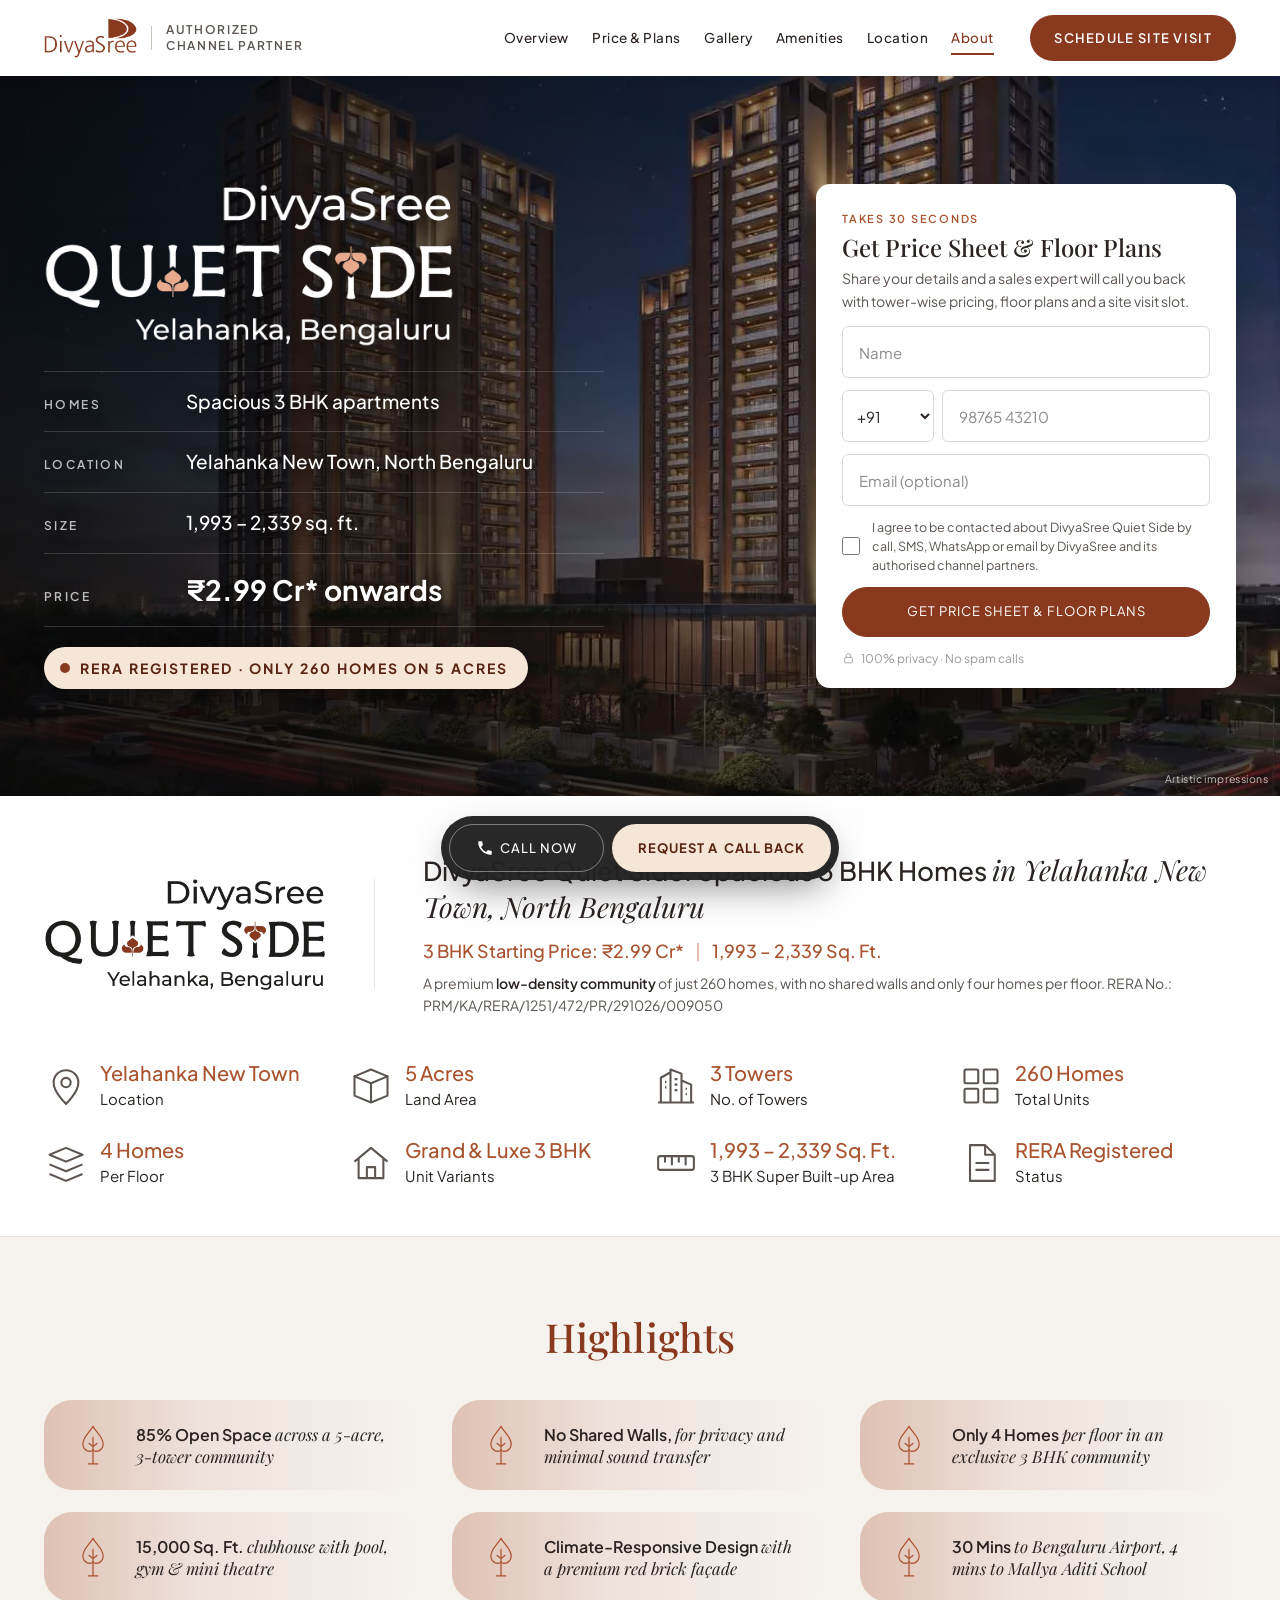
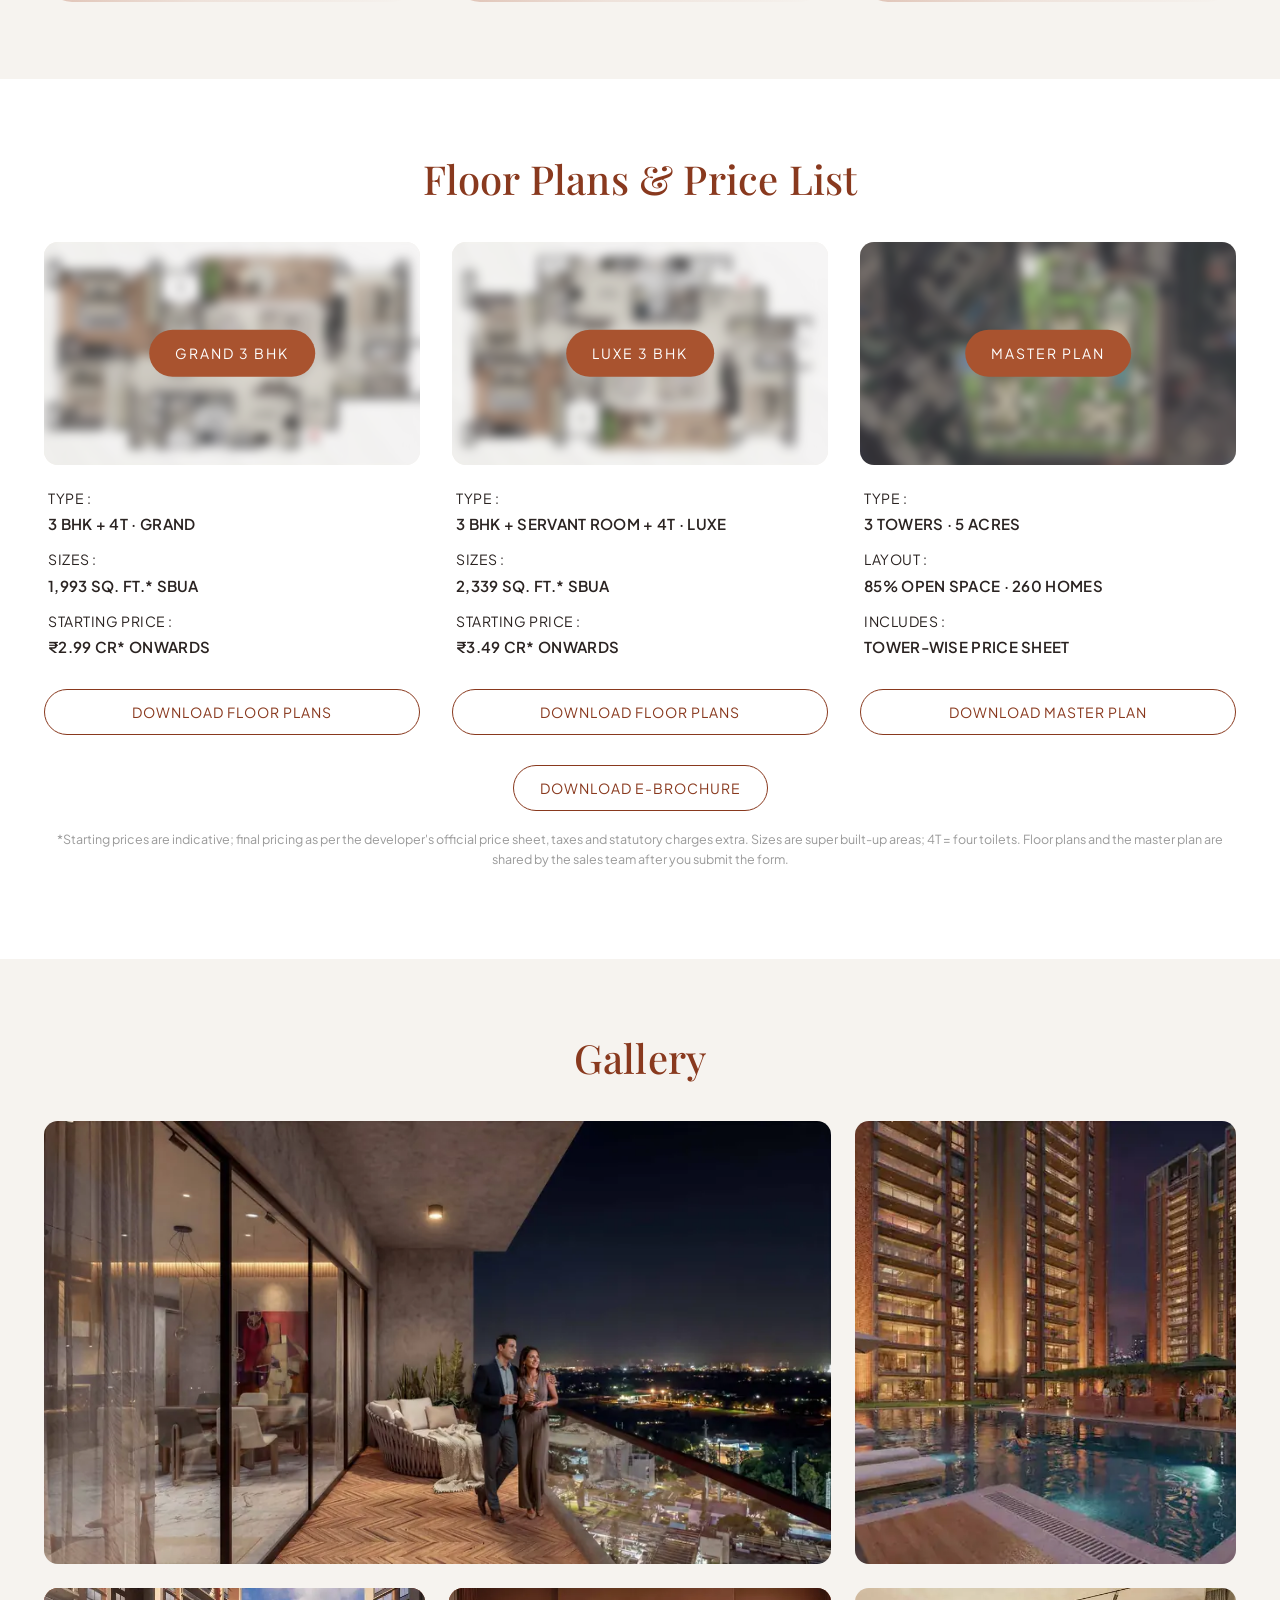
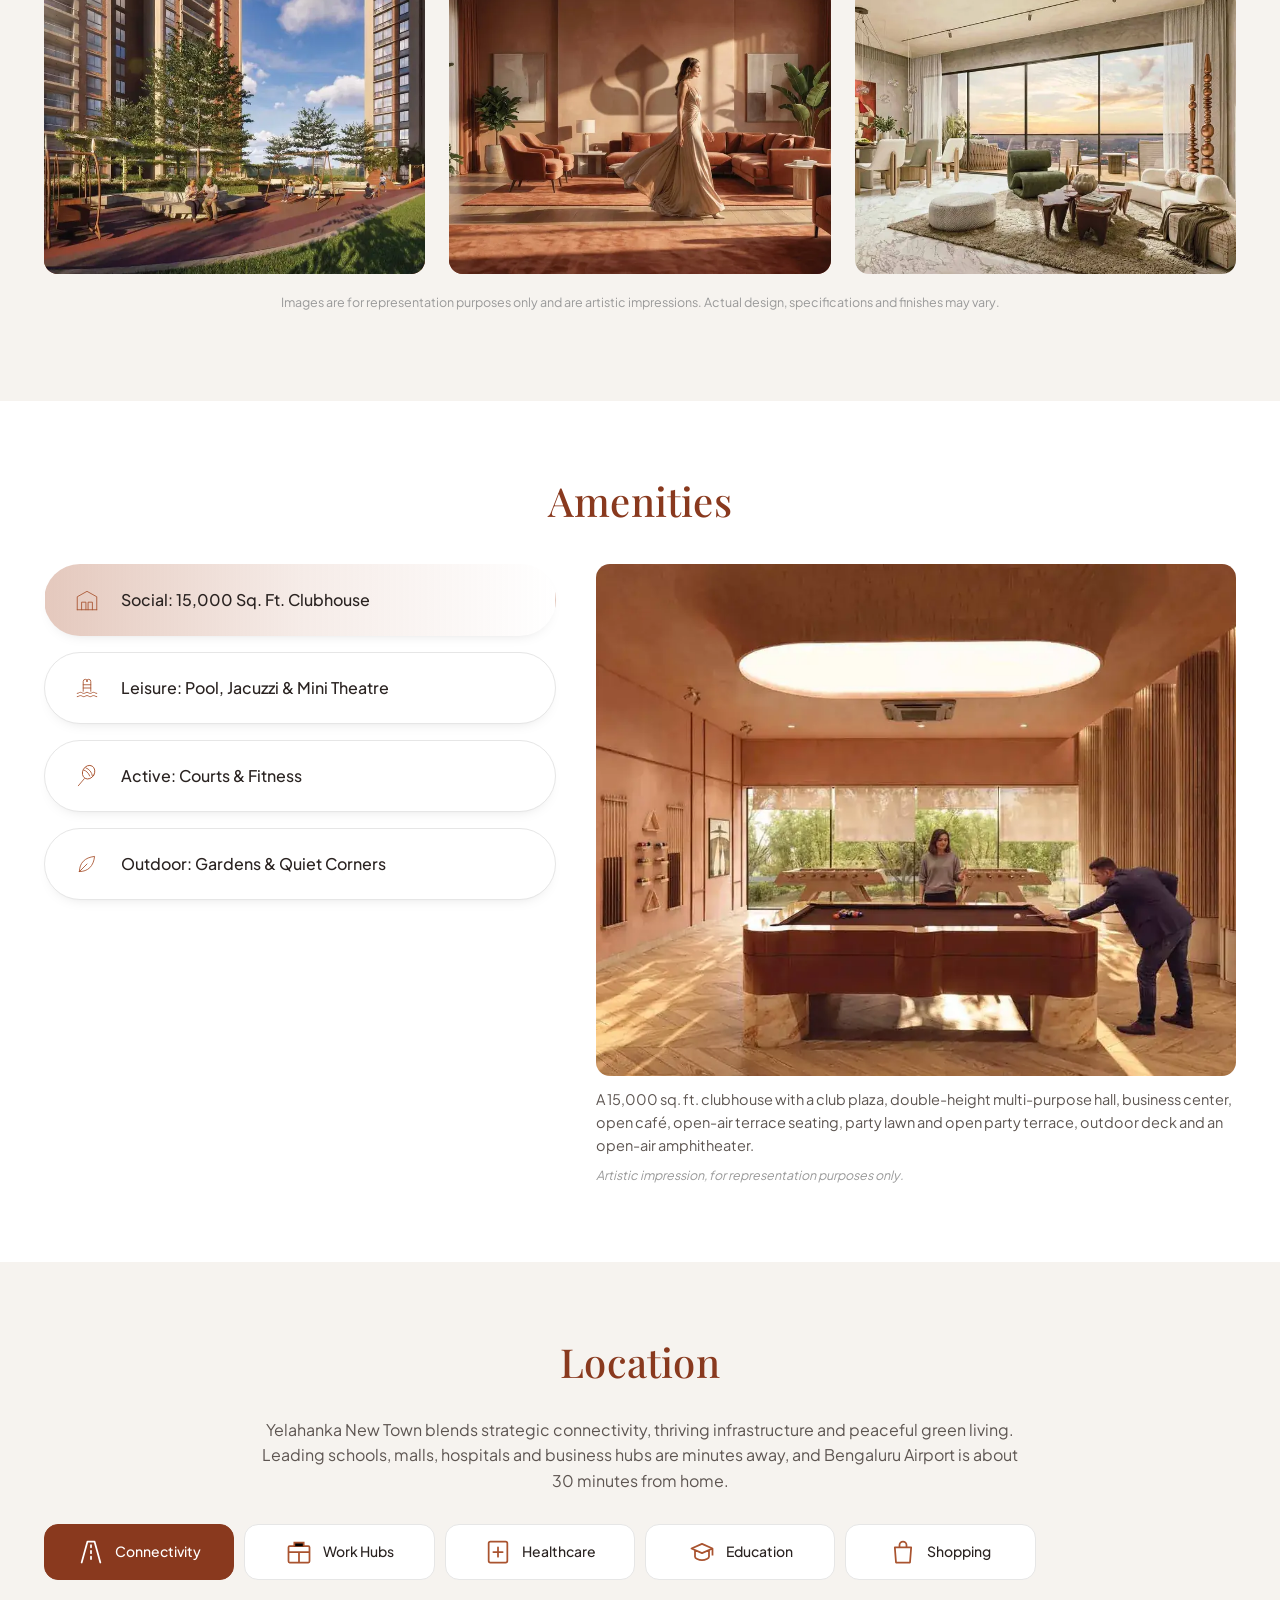
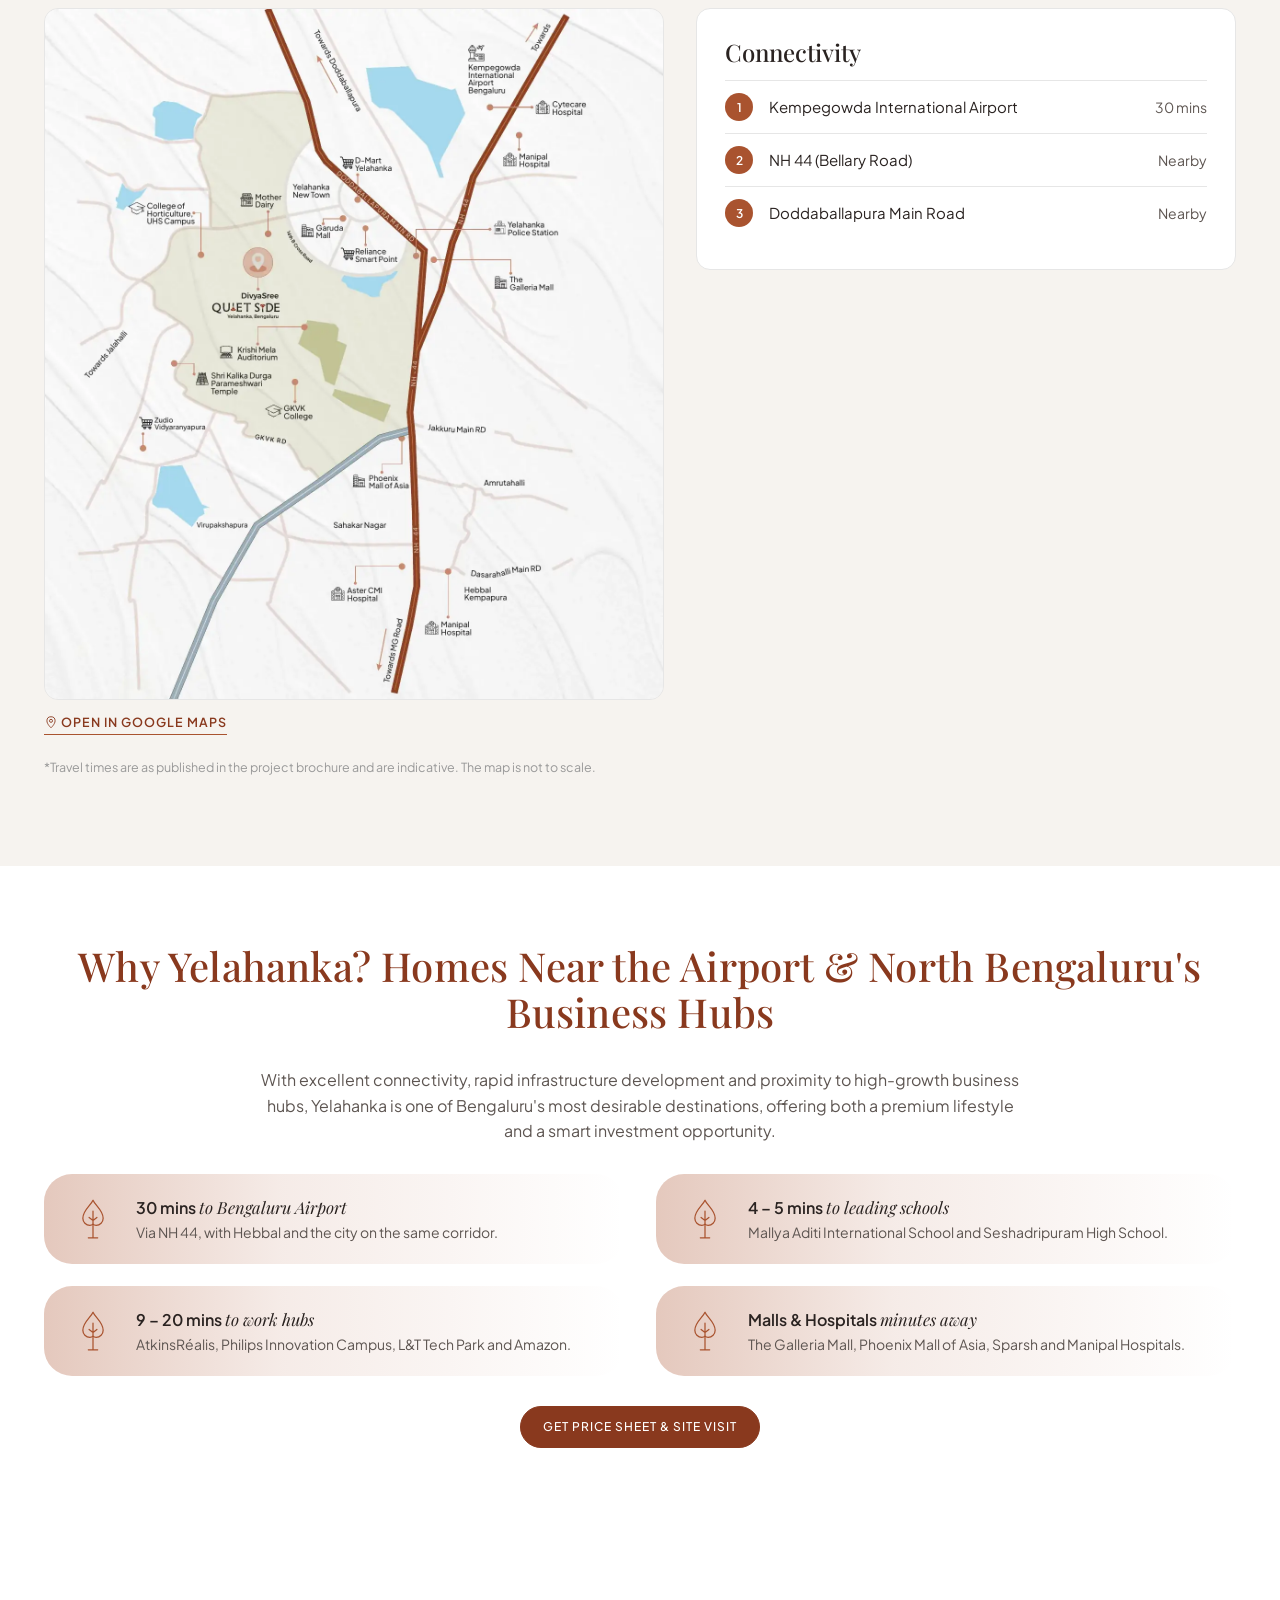
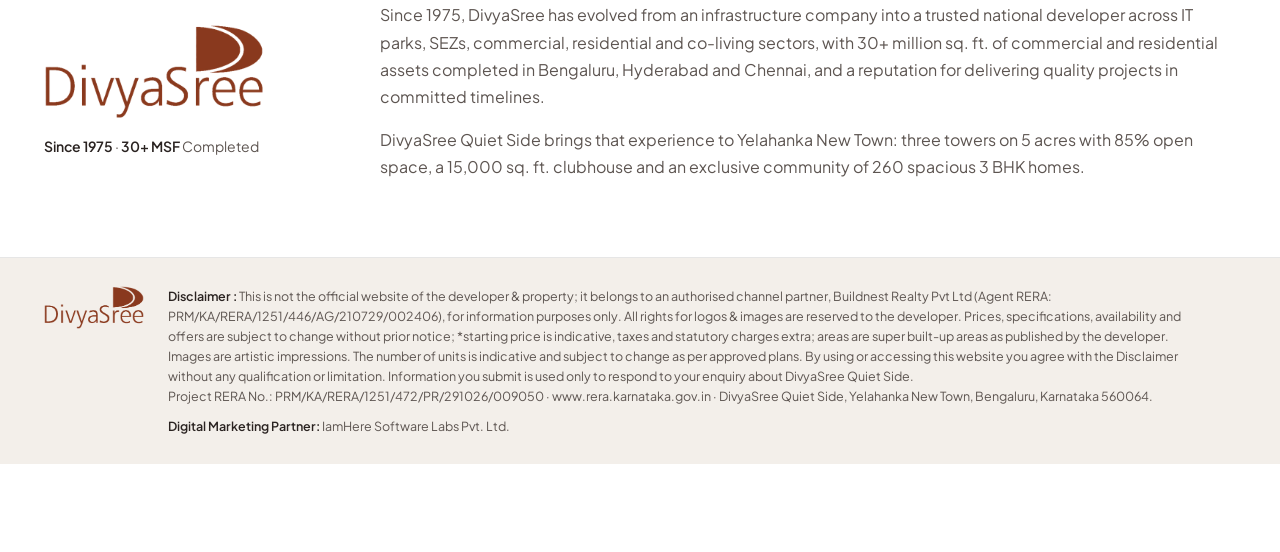
==== commit 7fd1d0e0: "Speed: self-hosted fonts, inlined CSS and config, lighter images, deferred hero slides Co-Authored-B" ====
--- a/index.html
+++ b/index.html
@@ -25,14 +25,59 @@
 <meta property="og:image" content="assets/img/hero-1.webp">
 <meta name="twitter:card" content="summary_large_image">
 
-<link rel="preconnect" href="https://fonts.googleapis.com">
-<link rel="preconnect" href="https://fonts.gstatic.com" crossorigin>
-<link href="https://fonts.googleapis.com/css2?family=Playfair+Display:ital,wght@0,400;0,500;0,600;1,400&family=Plus+Jakarta+Sans:wght@300;400;500;600;700&display=swap" rel="stylesheet">
-<link rel="preload" as="image" href="assets/img/hero-1.webp">
+<link rel="preload" as="image" href="assets/img/hero-1.webp" imagesrcset="assets/img/hero-1-900.webp 900w, assets/img/hero-1.webp 1451w" imagesizes="100vw" fetchpriority="high">
+<link rel="preload" as="font" type="font/woff2" href="assets/fonts/plus-jakarta-sans-latin-wght-normal.woff2" crossorigin>
+<link rel="preload" as="font" type="font/woff2" href="assets/fonts/playfair-display-latin-wght-normal.woff2" crossorigin>
 <link rel="preload" as="image" href="assets/img/quiet-side-logo-light.webp">
-<link rel="stylesheet" href="assets/css/styles.css">
-
-<script src="assets/js/config.js"></script>
+<!-- inline:css (generated from assets/css/styles.css by tools/build.py) --><style>@font-face{font-family: "Plus Jakarta Sans";font-style: normal;font-weight: 200 800;font-display: swap;src: url("assets/fonts/plus-jakarta-sans-latin-wght-normal.woff2") format("woff2");unicode-range: U+0000-00FF,U+0131,U+0152-0153,U+02BB-02BC,U+02C6,U+02DA,U+02DC,U+0304,U+0308,U+0329,U+2000-206F,U+20AC,U+2122,U+2191,U+2193,U+2212,U+2215,U+FEFF,U+FFFD}@font-face{font-family: "Plus Jakarta Sans";font-style: normal;font-weight: 200 800;font-display: swap;src: url("assets/fonts/plus-jakarta-sans-latin-ext-wght-normal.woff2") format("woff2");unicode-range: U+0100-02BA,U+02BD-02C5,U+02C7-02CC,U+02CE-02D7,U+02DD-02FF,U+0304,U+0308,U+0329,U+1D00-1DBF,U+1E00-1E9F,U+1EF2-1EFF,U+2020,U+20A0-20AB,U+20AD-20C0,U+2113,U+2C60-2C7F,U+A720-A7FF}@font-face{font-family: "Playfair Display";font-style: normal;font-weight: 400 900;font-display: swap;src: url("assets/fonts/playfair-display-latin-wght-normal.woff2") format("woff2");unicode-range: U+0000-00FF,U+0131,U+0152-0153,U+02BB-02BC,U+02C6,U+02DA,U+02DC,U+0304,U+0308,U+0329,U+2000-206F,U+20AC,U+2122,U+2191,U+2193,U+2212,U+2215,U+FEFF,U+FFFD}@font-face{font-family: "Playfair Display";font-style: normal;font-weight: 400 900;font-display: swap;src: url("assets/fonts/playfair-display-latin-ext-wght-normal.woff2") format("woff2");unicode-range: U+0100-02BA,U+02BD-02C5,U+02C7-02CC,U+02CE-02D7,U+02DD-02FF,U+0304,U+0308,U+0329,U+1D00-1DBF,U+1E00-1E9F,U+1EF2-1EFF,U+2020,U+20A0-20AB,U+20AD-20C0,U+2113,U+2C60-2C7F,U+A720-A7FF}@font-face{font-family: "Playfair Display";font-style: italic;font-weight: 400 900;font-display: swap;src: url("assets/fonts/playfair-display-latin-wght-italic.woff2") format("woff2");unicode-range: U+0000-00FF,U+0131,U+0152-0153,U+02BB-02BC,U+02C6,U+02DA,U+02DC,U+0304,U+0308,U+0329,U+2000-206F,U+20AC,U+2122,U+2191,U+2193,U+2212,U+2215,U+FEFF,U+FFFD}:root{--ink: #212529;--grey: #999999;--grey-2: #555960;--beige: #9a7440;--beige-soft: rgba(154, 116, 64, .30);--beige-faint: rgba(154, 116, 64, .16);--navy: #1f3a33;--dark: #222222;--band: #f9f9f9;--band-2: #f8f7f7;--white: #ffffff;--line: #e6e6e6;--serif: "Source Serif 4", "Chronicle Display", Georgia, "Times New Roman", serif;--sans: "Figtree", "Ringside", system-ui, -apple-system, "Segoe UI", sans-serif;--wrap: 1296px;--gutter: clamp(16px, 4vw, 44px);--header-h: 76px;--radius: 14px;--pill: 50px;color-scheme: light}*, *::before, *::after{box-sizing: border-box}[hidden]{display: none !important}html{scroll-behavior: smooth;scroll-padding-top: calc(var(--header-h) + 12px);-webkit-text-size-adjust: 100%;font-synthesis-weight: none}body{margin: 0;font-family: var(--sans);font-weight: 400;font-size: 16px;line-height: 1.6;color: var(--ink);background: var(--white);overflow-x: hidden}img{max-width: 100%;height: auto;display: block}a{color: inherit}button{font: inherit;color: inherit;cursor: pointer}h1, h2, h3{margin: 0;font-weight: 500;line-height: 1.15}p{margin: 0 0 1em}.sprite{position: absolute;width: 0;height: 0;overflow: hidden}.sr-only{position: absolute;width: 1px;height: 1px;overflow: hidden;clip: rect(0 0 0 0)}.skip{position: absolute;left: -999px;top: 8px;background: var(--white);padding: 8px 14px;z-index: 100}.skip:focus{left: 8px}a:focus-visible, button:focus-visible, [tabindex]:focus-visible{outline: 2px solid var(--beige);outline-offset: 3px}.wrap{width: 100%;max-width: var(--wrap);margin: 0 auto;padding: 0 var(--gutter)}.center{text-align: center}.section{padding: clamp(48px, 6vw, 80px) 0}.display{font-family: var(--serif);font-weight: 600;font-size: clamp(32px, 3.4vw, 40px);line-height: 1.15;color: var(--ink);margin-bottom: clamp(26px, 3.5vw, 40px)}.fineprint{font-size: 12.5px;color: var(--grey);margin-top: 18px;line-height: 1.6}.btn{white-space: nowrap;display: inline-flex;align-items: center;justify-content: center;gap: 8px;min-height: 42px;padding: 0 22px;border: 1px solid var(--dark);border-radius: var(--pill);background: var(--dark);color: #fff;font-size: 12px;font-weight: 500;letter-spacing: 1px;text-transform: uppercase;text-decoration: none;transition: background-color .2s, transform .2s, box-shadow .2s}.btn:hover{background: #000;transform: translateY(-1px);box-shadow: 0 10px 20px -12px rgba(0,0,0,.5)}.btn[disabled]{opacity: .65;cursor: progress}.btn-outline{display: inline-flex;align-items: center;justify-content: center;min-height: 46px;padding: 0 26px;border: 1px solid #000;border-radius: var(--pill);background: transparent;color: #000;font-size: 14px;font-weight: 400;letter-spacing: 1px;text-transform: uppercase;transition: background-color .2s, color .2s}.btn-outline:hover{background: var(--dark);color: #fff;border-color: var(--dark)}.site-header{position: sticky;top: 0;z-index: 40;background: var(--white);box-shadow: 0 2px 12px rgba(0,0,0,.06)}.header-inner{height: var(--header-h);display: flex;align-items: center;justify-content: space-between;gap: 16px}.brand{display: inline-flex;align-items: center;min-height: 44px}.brand img{height: 38px;width: auto;max-width: none}.phone-pill{display: inline-flex;align-items: center;gap: 10px;min-height: 44px;padding: 0 18px;border: 1px solid var(--ink);border-radius: var(--pill);font-size: 16px;font-weight: 500;text-decoration: none;letter-spacing: .01em;transition: background-color .2s, color .2s}.phone-pill:hover{background: var(--dark);color: #fff;border-color: var(--dark)}.flag{display: inline-flex;flex-direction: column;width: 22px;height: 15px;border-radius: 2px;overflow: hidden;box-shadow: 0 0 0 1px rgba(0,0,0,.08)}.flag i{flex: 1;display: block}.flag i:nth-child(1){background: #ff9933}.flag i:nth-child(2){background: #fff}.flag i:nth-child(3){background: #138808}@media (max-width: 480px){.brand img{height: 30px}.phone-pill{font-size: 14px;padding: 0 12px}}.banner{background: var(--dark)}.banner > img{width: 100%;height: clamp(260px, 56vw, 720px);object-fit: cover;object-position: 50% 42%}.intro-band{background: var(--white);padding: clamp(32px, 4.5vw, 56px) 0 clamp(28px, 4vw, 48px);border-bottom: 1px solid var(--line)}.intro-top{display: grid;gap: 22px;align-items: center;justify-items: center;text-align: center}.intro-logo img{width: 190px;height: auto}.intro-text h1{font-family: var(--sans);font-weight: 500;font-size: clamp(22px, 2.2vw, 26px);line-height: 1.3;color: var(--ink)}.intro-text h1 em{font-family: var(--serif);font-style: italic;font-weight: 300;font-size: 1.08em;color: var(--ink)}.intro-price{margin: 12px 0 0;font-size: clamp(15px, 1.4vw, 18px);font-weight: 500;color: var(--beige)}.intro-price i{font-style: normal;margin: 0 8px;color: #dccaa8}@media (min-width: 900px){.intro-top{grid-template-columns: auto auto 1fr;gap: 0;text-align: left;justify-items: stretch}.intro-top::before{content: "";grid-column: 2;grid-row: 1;width: 1px;height: 110px;background: var(--line);margin: 0 48px}.intro-logo{grid-column: 1;grid-row: 1;justify-self: center}.intro-text{grid-column: 3;grid-row: 1}}.kf-grid{list-style: none;margin: clamp(28px, 4vw, 44px) 0 0;padding: 0;display: grid;grid-template-columns: repeat(2, minmax(0, 1fr));gap: 22px 16px}.kf-grid li{display: flex;align-items: center;gap: 12px;min-width: 0}.kf-grid svg{flex: 0 0 auto;width: 36px;height: 36px;color: var(--grey-2)}.kf-grid strong{display: block;font-weight: 500;font-size: 16px;line-height: 1.25;color: var(--beige)}.kf-grid span{display: block;margin-top: 2px;font-size: 13.5px;color: var(--ink)}@media (min-width: 900px){.kf-grid{grid-template-columns: repeat(4, 1fr);gap: 26px 28px}.kf-grid svg{width: 44px;height: 44px}.kf-grid strong{font-size: 20px}.kf-grid span{font-size: 15px}}.highlights{background: var(--band)}.hl-grid{list-style: none;margin: 0;padding: 0;display: grid;grid-template-columns: 1fr;gap: 16px}.hl-grid li{display: flex;align-items: center;gap: 18px;min-height: 90px;padding: 18px 24px;border-radius: 28px;background: linear-gradient(90deg, var(--beige-soft) 0%, var(--beige-faint) 41%, rgba(185,104,78,0) 100%)}.hl-grid svg{flex: 0 0 auto;width: 50px;height: 50px;color: var(--beige)}.hl-grid p{margin: 0;font-size: 16px;line-height: 1.35;color: var(--ink)}.hl-grid strong{font-weight: 600}.hl-grid em{font-family: var(--serif);font-style: italic;font-weight: 400;font-size: 1.04em}@media (min-width: 700px){.hl-grid{grid-template-columns: repeat(2, 1fr);gap: 20px 24px}}@media (min-width: 1100px){.hl-grid{grid-template-columns: repeat(3, 1fr);gap: 22px 32px}}.units{background: var(--white)}.unit-grid{display: grid;grid-template-columns: 1fr;gap: 24px}.unit-card{background: var(--band);border-radius: var(--radius);overflow: hidden;display: flex;flex-direction: column}.unit-media{position: relative;aspect-ratio: 4 / 3;background: var(--dark)}.unit-media img{width: 100%;height: 100%;object-fit: cover}.unit-media::after{content: "";position: absolute;inset: 0;background: linear-gradient(0deg, rgba(0,0,0,.72) 0%, rgba(0,0,0,.1) 55%, transparent 100%)}.unit-badge{position: absolute;top: 14px;right: 14px;z-index: 1;background: var(--navy);color: #fff;font-size: 12px;font-weight: 500;letter-spacing: .04em;text-transform: uppercase;padding: 7px 14px;border-radius: var(--pill)}.unit-title{position: absolute;left: 0;right: 0;bottom: 0;z-index: 1;padding: 16px 18px;color: #fff}.unit-title h3{font-family: var(--serif);font-weight: 600;font-size: 20px;letter-spacing: .02em;text-transform: uppercase}.unit-title p{margin: 4px 0 0;font-size: 15px;font-weight: 500}.unit-facts{list-style: none;margin: 0;padding: 18px 18px 8px;display: grid;gap: 12px}.unit-facts li{display: flex;align-items: center;gap: 10px;font-size: 15px;color: var(--ink)}.unit-facts svg{flex: 0 0 auto;color: var(--ink)}.unit-card .btn{margin: 10px 18px 20px;align-self: flex-start}@media (min-width: 700px){.unit-grid{grid-template-columns: repeat(2, 1fr)}}@media (min-width: 1000px){.unit-grid{grid-template-columns: repeat(3, 1fr)}}.gallery-sec{background: var(--band)}.g-grid{display: grid;grid-template-columns: 1fr;gap: 20px}.g-grid button{display: block;width: 100%;padding: 0;border: 0;border-radius: var(--radius);overflow: hidden;background: var(--dark);cursor: zoom-in}.g-grid img{width: 100%;aspect-ratio: 4 / 3;object-fit: cover;transition: transform .7s ease}.g-grid button:hover img{transform: scale(1.04)}@media (min-width: 700px){.g-grid{grid-template-columns: repeat(2, 1fr)}}@media (min-width: 1000px){.g-grid{grid-template-columns: repeat(3, 1fr);gap: 24px}}.amenities{background: var(--white)}.am-split{display: grid;gap: 28px;align-items: start}.am-tabs{list-style: none;margin: 0;padding: 0;display: grid;gap: 16px}.am-tab{display: flex;align-items: center;gap: 14px;width: 100%;min-height: 72px;padding: 0 22px;border: 1px solid var(--line);border-radius: var(--pill);background: var(--white);text-align: left;font-size: 16px;font-weight: 500;color: var(--ink);box-shadow: 0 6px 16px -12px rgba(0,0,0,.25);transition: background .25s, border-color .25s}.am-tab:hover{border-color: var(--beige)}.am-tab.is-active{border-color: transparent;background: linear-gradient(90deg, var(--beige-soft) 0%, var(--beige-faint) 50%, rgba(185,104,78,0) 100%), var(--white)}.am-ic{flex: 0 0 auto;width: 40px;height: 40px;display: grid;place-items: center;color: var(--beige)}.am-panels{position: relative}.am-panel{margin: 0}.am-panel img{width: 100%;aspect-ratio: 4 / 3;object-fit: cover;border-radius: var(--radius)}.am-panel figcaption{margin-top: 12px;font-size: 14.5px;color: var(--grey-2)}@media (min-width: 900px){.am-split{grid-template-columns: 1fr 1.25fr;gap: 40px}.am-panel img{aspect-ratio: 4 / 3.2}}.pricing{background: var(--band)}.fp-grid{display: grid;grid-template-columns: 1fr;gap: 32px}.fp-card{min-width: 0;display: flex;flex-direction: column}.fp-img{position: relative;display: block;width: 100%;aspect-ratio: 16 / 9.5;padding: 0;border: 0;border-radius: var(--radius);background: #f5ece8;overflow: hidden;cursor: pointer}.fp-img img{width: 100%;height: 100%;object-fit: cover;object-position: 50% 40%;filter: blur(5px);opacity: .85;transform: scale(1.1);transition: filter .4s}.fp-img:hover img{filter: blur(3px)}.fp-pill{position: absolute;left: 50%;top: 50%;transform: translate(-50%, -50%);background: var(--beige);color: #fff;padding: 12px 26px;border-radius: var(--pill);font-size: 14px;font-weight: 400;letter-spacing: .14em;text-transform: uppercase;white-space: nowrap}.fp-info{margin: 22px 0 18px;padding: 0 4px}.fp-info div{margin-bottom: 12px}.fp-info dt{font-size: 14px;letter-spacing: .04em;text-transform: uppercase;color: var(--ink)}.fp-info dd{margin: 3px 0 0;font-size: 15px;font-weight: 600;letter-spacing: .02em;text-transform: uppercase;color: var(--ink)}.fp-card .btn-outline{margin-top: auto;width: 100%}@media (min-width: 700px){.fp-grid{grid-template-columns: repeat(2, 1fr);gap: 36px 28px}}@media (min-width: 1000px){.fp-grid{grid-template-columns: repeat(3, 1fr);gap: 32px}}.about{background: var(--white)}.about-grid{display: grid;gap: 28px;align-items: center}.about-logo img{width: 220px;height: auto}.about-logo p{margin: 16px 0 0;font-size: 14px;color: var(--grey-2)}.about-logo strong{color: var(--ink);font-weight: 600}.about-text p{font-size: 16px;color: var(--grey-2);line-height: 1.7}.about-text p:last-child{margin-bottom: 0}@media (min-width: 900px){.about-grid{grid-template-columns: 280px 1fr;gap: 56px}}.contact{background: var(--white);border-top: 1px solid var(--line)}.contact-grid{display: grid;gap: 32px}.eyebrow{margin: 0 0 6px;font-size: 16px;letter-spacing: .14em;text-transform: uppercase;color: var(--grey-2)}.contact .display{margin-bottom: 14px}.contact-sub{color: var(--grey-2);max-width: 44ch}.form-label{margin: 0 0 20px;padding-bottom: 10px;font-size: 14px;font-weight: 600;letter-spacing: .08em;text-transform: uppercase;color: var(--ink);border-bottom: 1px solid var(--line);position: relative}.form-label::after{content: "";position: absolute;left: 0;bottom: -1px;width: 110px;height: 2px;background: var(--beige)}@media (min-width: 900px){.contact-grid{grid-template-columns: 1fr 1.1fr;gap: 64px;align-items: start}}.site-footer{background: var(--band-2);color: var(--grey-2);padding: 28px 0 calc(96px + env(safe-area-inset-bottom));font-size: 13px;border-top: 1px solid var(--line)}.foot-grid{display: grid;gap: 18px;align-items: start}.foot-mark{width: 84px;height: auto}.foot-partner{margin: 0 0 8px;font-size: 13.5px;color: var(--ink)}.disclaimer{margin: 0;font-size: 12.5px;line-height: 1.6;color: var(--grey-2)}.disclaimer strong{color: var(--ink);font-weight: 600}.disclaimer a{color: var(--ink)}.foot-links{display: flex;gap: 14px;font-size: 13.5px}.foot-links a{color: var(--ink);text-decoration: none}.foot-links a:hover{text-decoration: underline}@media (min-width: 900px){.foot-grid{grid-template-columns: 100px 1fr auto;gap: 24px}.site-footer{padding-bottom: 28px}}.side-tab{display: none;position: fixed;right: 0;top: 40%;z-index: 44;width: 48px;height: 160px;padding: 0;border: 0;border-radius: 10px 0 0 10px;background: var(--dark);color: #fff;transition: background-color .2s}.side-tab span{display: block;transform: rotate(-90deg);white-space: nowrap;font-size: 12px;font-weight: 500;letter-spacing: 2px;text-transform: uppercase}.side-tab:hover{background: #000}@media (min-width: 900px){.side-tab{display: grid;place-items: center}}.wa-float{position: fixed;left: 20px;bottom: 92px;z-index: 44;width: 52px;height: 52px;border-radius: 50%;display: grid;place-items: center;background: #25d366;color: #fff;box-shadow: 0 10px 24px -8px rgba(0,0,0,.5)}@media (min-width: 900px){.wa-float{bottom: 28px;left: 24px}}.action-bar{position: fixed;z-index: 45;left: 0;right: 0;bottom: 0;display: flex;gap: 8px;padding: 10px 12px calc(10px + env(safe-area-inset-bottom));background: rgba(34,34,34,.97);transform: translateY(110%);transition: transform .25s ease}.action-bar.is-visible{transform: none}.action-bar > *{flex: 1 1 0;min-height: 46px;display: inline-flex;align-items: center;justify-content: center;gap: 6px;border-radius: var(--pill);font-weight: 500;font-size: 13px;letter-spacing: 1px;text-transform: uppercase;text-decoration: none}.action-bar a{color: #fff;border: 1px solid rgba(255,255,255,.4)}.action-bar .mb-wa{color: #fff;background: #25d366;border-color: #25d366}.action-bar button{flex-grow: 1.4;border: 0;background: #fff;color: var(--dark)}@media (min-width: 900px){.action-bar{display: none}}.form-title{font-family: var(--serif);font-weight: 600;font-size: 28px;line-height: 1.15;margin-bottom: 6px}.form-lede{font-size: 14px;color: var(--grey-2);margin-bottom: 18px}.lead-form{display: grid;gap: 14px}.field{margin: 0;padding: 0;border: 0;min-width: 0}.field legend{display: block;font-size: 13px;font-weight: 500;margin-bottom: 8px;color: var(--ink);padding: 0}.opt{font-weight: 400;color: var(--grey)}.lead-form input[type=text], .lead-form input[type=tel], .lead-form input[type=email], .lead-form select{width: 100%;height: 52px;padding: 0 16px;border: 1px solid #d9d9d9;border-radius: 6px;background: #fff;font: inherit;font-size: 15px;color: var(--ink)}.lead-form input::placeholder{color: #8a8a8a}.lead-form input:focus, .lead-form select:focus{outline: none;border-color: var(--beige);box-shadow: 0 0 0 3px rgba(185,104,78,.25)}.lead-form input[aria-invalid="true"]{border-color: #b3261e}.phone-row{display: grid;grid-template-columns: 92px 1fr;gap: 8px}.phone-row select{padding: 0 10px}.chips{display: flex;flex-wrap: wrap;gap: 8px}.chips legend{width: 100%}.chips label{position: relative;margin: 0}.chips input{position: absolute;opacity: 0;inset: 0;margin: 0;cursor: pointer}.chips label span{display: inline-flex;align-items: center;min-height: 42px;padding: 0 16px;border: 1px solid #d9d9d9;border-radius: var(--pill);font-size: 13.5px;background: #fff;transition: background-color .15s, border-color .15s, color .15s}.chips label input:checked + span{background: var(--dark);color: #fff;border-color: var(--dark)}.chips input:focus-visible + span{outline: 2px solid var(--beige);outline-offset: 2px}.consent{display: grid;grid-template-columns: 20px 1fr;gap: 10px;align-items: center;font-size: 12.5px;color: var(--grey-2);line-height: 1.5;min-height: 44px}.consent input{width: 18px;height: 18px;margin: 0;accent-color: var(--dark)}.err{margin: 4px 0 0;font-size: 12.5px;color: #b3261e}.err:empty{display: none}.form-status{margin: 0;font-size: 13.5px}.form-status:empty{display: none}.form-status.is-error{color: #8c1d18;background: #fbeceb;padding: 10px 12px;border-radius: 6px}.form-status a{font-weight: 600}.hp{position: absolute !important;left: -9999px;width: 1px;height: 1px;overflow: hidden}.btn-submit{justify-self: start;min-width: 140px}.form-success{text-align: left;padding: 6px 0}.form-success h4{font-family: var(--serif);font-size: 24px;font-weight: 600;margin: 0 0 8px}.form-success p{font-size: 14px;color: var(--grey-2)}.form-success .tick{width: 44px;height: 44px;border-radius: 50%;background: var(--beige);display: grid;place-items: center;margin-bottom: 14px;color: #fff}.form-success .btn-dark{display: inline-flex;align-items: center;min-height: 42px;padding: 0 22px;border-radius: var(--pill);background: var(--dark);color: #fff;border: 0;font-size: 12px;letter-spacing: 1px;text-transform: uppercase}dialog{border: 0;padding: 0}dialog::backdrop{background: rgba(0, 0, 0, .7)}.modal{width: min(480px, calc(100% - 24px));max-height: calc(100svh - 24px);border-radius: 14px;background: var(--white);color: var(--ink);overflow: auto;box-shadow: 0 40px 100px -30px rgba(0,0,0,.6)}.modal[open]{animation: pop .3s ease}@keyframes pop{from{opacity: 0;transform: translateY(12px) scale(.98)}to{opacity: 1;transform: none}}.modal-inner{padding: 30px 26px 24px}.modal-logo{width: 120px;height: auto;margin: 0 auto 18px}.modal-inner .form-title, .modal-inner .form-lede{text-align: center}.assure{display: flex;align-items: center;justify-content: center;gap: 6px;margin: 14px 0 0;font-size: 12px;color: var(--grey)}.modal .btn-submit{justify-self: stretch;width: 100%;background: var(--dark);color: #fff;border-color: var(--dark);font-size: 13px}.modal-close{position: absolute;top: 10px;right: 10px;width: 40px;height: 40px;border: 0;border-radius: 50%;background: rgba(0,0,0,.06);color: var(--ink);display: grid;place-items: center;z-index: 3}.modal-close:hover{background: rgba(0,0,0,.12)}.lightbox{width: 100vw;height: 100svh;max-width: none;max-height: none;background: rgba(15, 15, 15, .96);color: #fff}.lightbox[open]{display: grid;place-items: center}.lightbox figure{margin: 0;max-width: min(1400px, 94vw)}.lightbox img{max-height: 82svh;width: auto;margin: 0 auto;background: #fff}.lightbox figcaption{color: #cfc8c1;text-align: center;margin-top: 10px;font-size: 14px}.lightbox .modal-close{background: rgba(255,255,255,.12);color: #fff}.lb-nav{position: absolute;top: 50%;transform: translateY(-50%);width: 48px;height: 64px;background: rgba(255,255,255,.08);border: 0;color: #fff;font-size: 36px}.lb-prev{left: 8px}.lb-next{right: 8px}.noscript{position: fixed;bottom: 0;left: 0;right: 0;background: #f6e6df;padding: 12px;text-align: center;margin: 0;z-index: 99}section[id]{scroll-margin-top: calc(var(--header-h) + 8px)}html:not(.ss-editing) [data-edit]:empty{display: none}.review-mode [data-review]{outline: 2px dashed #d97706;outline-offset: 4px}@media (prefers-reduced-motion: reduce){html{scroll-behavior: auto}*, *::before, *::after{transition: none !important;animation: none !important}}.unit-media{overflow: hidden}.unit-media img{position: absolute;inset: 0}.unit-media img[height="3845"]{object-position: 50% 70%}#am-relax img{object-position: 50% 78%}.pricing{background: var(--white)}.location{background: var(--band);color: var(--ink)}.loc-intro{max-width: 760px;margin: -8px auto 30px;text-align: center;color: var(--grey-2);font-size: 16px}.loc-tabs{list-style: none;margin: 0 0 28px;padding: 0;display: grid;grid-template-columns: repeat(3, 1fr);gap: 10px}.loc-tab{width: 100%;min-height: 64px;display: flex;flex-direction: column;align-items: center;justify-content: center;gap: 6px;padding: 10px 8px;border: 1px solid var(--line);border-radius: var(--radius);background: var(--white);font-size: 13px;font-weight: 500;color: var(--ink);transition: background .25s, border-color .25s, color .25s}.loc-tab svg{color: var(--beige)}.loc-tab:hover{border-color: var(--beige)}.loc-tab.is-active{background: var(--dark);border-color: var(--dark);color: #fff}.loc-tab.is-active svg{color: #fff}.loc-split{display: grid;gap: 24px;align-items: start}.loc-map{margin: 0}.loc-map button{display: block;width: 100%;padding: 0;border: 1px solid var(--line);border-radius: var(--radius);background: #fff;overflow: hidden;cursor: zoom-in}.loc-map img{width: 100%;height: auto}.loc-panels{background: var(--white);border: 1px solid var(--line);border-radius: var(--radius);padding: 24px 22px}.loc-panel h3{font-family: var(--serif);font-weight: 600;font-size: 24px;margin-bottom: 14px}.loc-items{list-style: none;margin: 0;padding: 0}.loc-items li{display: grid;grid-template-columns: 32px 1fr auto;align-items: center;gap: 12px;padding: 12px 0;border-top: 1px solid var(--line);font-size: 15px}.loc-no{width: 28px;height: 28px;border-radius: 50%;background: var(--beige);color: #fff;font-size: 12px;font-weight: 600;display: grid;place-items: center}.loc-name{color: var(--ink)}.loc-time{color: var(--grey-2);white-space: nowrap;font-size: 14px}.location .fineprint{margin-top: 22px}@media (min-width: 700px){.loc-tabs{grid-template-columns: repeat(6, 1fr)}.loc-tab{flex-direction: row;gap: 10px;min-height: 56px;font-size: 14px}}@media (min-width: 900px){.loc-split{grid-template-columns: 1.15fr 1fr;gap: 32px}.loc-panels{padding: 30px 28px}}.modal{width: min(880px, calc(100% - 24px));border-radius: 16px;overflow: hidden auto}.modal-grid{display: grid;grid-template-columns: 1fr}.modal-offer{position: relative;min-height: 190px;background: var(--dark);color: #fff;overflow: hidden}.modal-photo{position: absolute;inset: 0;width: 100%;height: 100%;object-fit: cover;object-position: 50% 20%}.modal-offer-inner{position: relative;z-index: 1;height: 100%;display: flex;flex-direction: column;justify-content: flex-end;padding: 22px 22px 20px;background: linear-gradient(180deg, rgba(10,10,10,.25) 0%, rgba(10,10,10,.6) 45%, rgba(10,10,10,.92) 100%)}.modal-offer .modal-logo{width: 96px;margin: 0 0 12px}.modal-eyebrow{margin: 0 0 6px;font-size: 11px;letter-spacing: .16em;text-transform: uppercase;color: var(--beige)}.modal-offer h3{font-family: var(--serif);font-weight: 600;font-size: 22px;line-height: 1.2;margin-bottom: 12px}.modal-perks, .modal-trust{list-style: none;margin: 0;padding: 0}.modal-perks{display: none;gap: 8px}.modal-perks li{display: flex;align-items: center;gap: 10px;font-size: 14px;color: #eee8e1}.modal-perks svg{flex: 0 0 auto;color: var(--beige)}.modal-trust{display: flex;gap: 18px;margin-top: 16px;padding-top: 14px;border-top: 1px solid rgba(255,255,255,.2)}.modal-trust li{font-size: 11px;line-height: 1.3;color: #d9d4ce}.modal-trust strong{display: block;font-size: 16px;font-weight: 600;color: #fff}.modal-inner{padding: 24px 22px 20px}.modal-tag{margin: 0 0 6px;font-size: 11.5px;font-weight: 600;letter-spacing: .14em;text-transform: uppercase;color: var(--beige)}.modal-inner .form-title, .modal-inner .form-lede{text-align: left}.modal-inner .form-title{font-size: 26px}.modal .btn-submit{min-height: 52px;font-size: 13px}.modal .assure{justify-content: flex-start;text-align: left}.modal .lead-form{gap: 12px}@media (min-width: 860px){.modal-grid{grid-template-columns: 400px 1fr;min-height: 560px}.modal-offer{min-height: 0}.modal-offer-inner{padding: 30px 28px 26px}.modal-perks{display: grid}.modal-offer h3{font-size: 26px}.modal-inner{padding: 34px 32px 26px;display: flex;flex-direction: column;justify-content: center}.modal-close{background: rgba(0,0,0,.06)}}.ty{background: var(--band);min-height: calc(100vh - var(--header-h));display: grid;place-items: start center;padding: clamp(40px, 6vw, 80px) 0}.ty-card{background: var(--white);border-radius: 16px;box-shadow: 0 30px 60px -40px rgba(0,0,0,.35);max-width: 760px;width: 100%;padding: clamp(28px, 5vw, 56px);text-align: center}.ty-tick{width: 64px;height: 64px;border-radius: 50%;background: var(--beige);color: #fff;display: grid;place-items: center;margin: 0 auto 18px}.ty-card .display{margin-bottom: 10px}.ty-lede{font-size: 17px;color: var(--grey-2);max-width: 52ch;margin: 0 auto 26px}.ty-steps{list-style: none;margin: 0 auto 30px;padding: 0;display: grid;gap: 12px;text-align: left;max-width: 520px}.ty-steps li{display: grid;grid-template-columns: 32px 1fr;gap: 12px;align-items: start;font-size: 15px;color: var(--ink)}.ty-steps .no{width: 28px;height: 28px;border-radius: 50%;background: var(--dark);color: #fff;font-size: 12px;font-weight: 600;display: grid;place-items: center;margin-top: 1px}.ty-actions{display: flex;flex-wrap: wrap;justify-content: center;gap: 12px;margin-bottom: 8px}.ty-actions .btn, .ty-actions .btn-outline{min-height: 48px}.ty-plans{margin-top: 36px;padding-top: 28px;border-top: 1px solid var(--line);text-align: left}.ty-plans h2{font-family: var(--serif);font-weight: 600;font-size: 24px;margin-bottom: 6px;text-align: center}.ty-plans > p{text-align: center;color: var(--grey-2);font-size: 14.5px;margin-bottom: 18px}.ty-grid{display: grid;grid-template-columns: 1fr;gap: 16px}.ty-grid figure{margin: 0;background: var(--band);border-radius: var(--radius);overflow: hidden}.ty-grid button{display: block;width: 100%;padding: 0;border: 0;background: #fff;cursor: zoom-in}.ty-grid figcaption{padding: 10px 14px 12px;font-size: 13.5px;color: var(--ink)}.ty-grid figcaption strong{display: block;font-weight: 600}.ty-back{display: inline-block;margin-top: 24px;font-size: 14px;color: var(--grey-2)}@media (min-width: 700px){.ty-grid{grid-template-columns: repeat(3, 1fr)}}.side-tab{width: 46px;height: auto;padding: 22px 0}.side-tab span{transform: none;writing-mode: vertical-rl;transform: rotate(180deg);display: inline-block;line-height: 1}.modal-close, .modal-close *{pointer-events: auto}.modal-close svg{pointer-events: none}.hero{position: relative;isolation: isolate}.hero > img{height: clamp(420px, 60vw, 760px)}.hero-shade{position: absolute;inset: 0;z-index: 0;background: linear-gradient(90deg, rgba(10,10,10,.55) 0%, rgba(10,10,10,.25) 45%, rgba(10,10,10,.15) 100%), linear-gradient(0deg, rgba(10,10,10,.5), transparent 40%)}.hero-grid{position: relative;z-index: 1;display: grid;gap: 22px;padding-top: 28px;padding-bottom: 28px}.hero-copy{color: #fff;text-align: center}.hero-eyebrow{margin: 0 0 10px;font-size: 11.5px;letter-spacing: .2em;text-transform: uppercase;color: var(--beige)}.hero-mark{width: clamp(150px, 20vw, 240px);height: auto;margin: 0 auto 14px;filter: drop-shadow(0 6px 18px rgba(0,0,0,.45))}.hero-line{margin: 0 0 6px;font-size: 15px;color: #f1ece6}.hero-price{margin: 0;font-family: var(--serif);font-size: 20px;font-weight: 600;color: #fff}.hero-form{background: var(--white);border-radius: var(--radius);padding: 22px 20px 18px;box-shadow: 0 40px 80px -30px rgba(0,0,0,.6);max-width: 440px;width: 100%;margin: 0 auto}.hf-tag{margin: 0 0 6px;font-size: 11px;font-weight: 600;letter-spacing: .16em;text-transform: uppercase;color: var(--beige)}.hero-form .form-title{font-size: 24px}.hero-form .form-lede{margin-bottom: 14px}.hero-form .lead-form{gap: 12px}.hero-form .btn-submit{justify-self: stretch;width: 100%;background: var(--dark);color: #fff;border-color: var(--dark);min-height: 50px;font-size: 13px}.hero-form .assure{justify-content: flex-start;margin-top: 12px}.hero-form .js-form-slot{min-height: 300px}@media (max-width: 899px){.hero{background: var(--white)}.hero > img{position: absolute;inset: 0;width: 100%;height: 100%}.hero-shade{background: linear-gradient(180deg, rgba(10,10,10,.35) 0%, rgba(10,10,10,.7) 100%)}.hero-grid{padding-top: 36px;padding-bottom: 36px}}@media (min-width: 900px){.hero > img{position: absolute;inset: 0;width: 100%;height: 100%}.hero{min-height: clamp(560px, 62vw, 720px);display: flex;align-items: center}.hero-grid{grid-template-columns: minmax(0, 1fr) 420px;align-items: center;gap: 48px;padding-top: 56px;padding-bottom: 56px;width: 100%}.hero-copy{text-align: left}.hero-mark{margin: 0 0 16px}.hero-line{font-size: 17px}.hero-price{font-size: 24px}.hero-form{margin: 0 0 0 auto;padding: 26px 26px 20px}}.hero-shade{background: linear-gradient(90deg, rgba(8,8,8,.82) 0%, rgba(8,8,8,.62) 32%, rgba(8,8,8,.3) 60%, rgba(8,8,8,.15) 100%), linear-gradient(0deg, rgba(8,8,8,.55), transparent 45%)}.hero-copy{text-shadow: 0 2px 14px rgba(0,0,0,.55)}.hero-line{color: #fff;font-weight: 500}@media (max-width: 899px){.hero-shade{background: linear-gradient(180deg, rgba(8,8,8,.6) 0%, rgba(8,8,8,.7) 40%, rgba(8,8,8,.8) 100%)}}.ty{display: block}.ty > .wrap{display: flex;justify-content: center}.ty-card{margin: 0 auto}.foot-credits{margin-top: 10px}.why-bagalur{background: var(--white)}.why-grid h3{margin: 0;font-size: 16px;font-weight: 400;line-height: 1.35;color: var(--ink)}.why-grid h3 + p{margin: 4px 0 0;font-size: 14px;color: var(--grey-2)}@media (min-width: 1100px){.why-grid{grid-template-columns: repeat(2, 1fr)}}.why-cta{text-align: center;margin: 30px 0 0}.intro-aka{margin: 6px 0 0;font-size: 14px;color: var(--grey-2)}.intro-aka strong{color: var(--ink);font-weight: 600}.wm{display: inline-flex;flex-direction: column;align-items: flex-start;line-height: 1;font-family: var(--serif);color: var(--dark)}.wm small{font-family: var(--sans);font-size: 10px;font-weight: 600;letter-spacing: .34em;text-transform: uppercase;color: var(--beige);margin-bottom: 6px}.wm b{font-weight: 500;font-size: 26px;letter-spacing: .01em}.wm-head b{font-size: 26px}@media (max-width: 480px){.wm-head b{font-size: 21px}.wm-head small{font-size: 9px;letter-spacing: .26em}}.wm-hero{width: auto;filter: none;align-items: center}.wm-hero b{font-size: clamp(44px, 5vw, 72px);color: #fff}.wm-hero small{color: #e7d3ad;font-size: clamp(10px, .9vw, 13px)}@media (min-width: 900px){.wm-hero{align-items: flex-start}}.wm-intro{align-items: center}.wm-intro b{font-size: 40px}.wm-about b{font-size: 38px}.wm-about small{color: var(--grey-2)}.wm-foot{width: auto;align-items: flex-start}.wm-foot b{font-size: 17px;color: var(--ink)}.wm-modal{width: auto;margin: 0 0 14px}.wm-modal b{font-size: 30px;color: #fff}.wm-modal small{color: #e7d3ad}button.phone-pill{background: transparent;cursor: pointer}.hero{background-color: #2b2b2b}.fp-img img, .g-grid img, .am-panel img, .modal-photo{background: linear-gradient(135deg, #ece6dc, #d9cfbf)}.loc-card{margin: 0;border-radius: var(--radius);background: linear-gradient(150deg, #33302b 0%, #222222 70%);color: #fff;overflow: hidden}.loc-card-inner{padding: clamp(26px, 3.4vw, 44px);display: grid;gap: 14px;justify-items: start}.loc-card-tag{margin: 0;font-size: 11.5px;font-weight: 600;letter-spacing: .24em;text-transform: uppercase;color: #e7d3ad}.loc-card-addr{margin: 0;font-family: var(--serif);font-size: clamp(22px, 2.1vw, 30px);line-height: 1.3}.loc-card-landmark{margin: 0;font-size: 14.5px;color: #cfc9c0;max-width: 44ch}.loc-card .btn{background: #fff;color: var(--dark);border-color: #fff;margin-top: 6px}.loc-card .btn:hover{background: #e7d3ad;border-color: #e7d3ad;color: var(--dark)}.am-rep{display: block;margin-top: 8px;font-size: 12.5px;font-style: italic;color: var(--grey)}.brand-lockup{display: inline-flex;align-items: center;gap: 14px;text-decoration: none;color: var(--ink)}.brand-lockup .brand-logo{height: 52px;width: auto;max-width: none}.brand-sep{width: 1px;align-self: stretch;margin: 10px 0;background: #c9c4bb}.brand-cp{font-family: var(--sans);font-size: 12px;font-weight: 600;line-height: 1.3;letter-spacing: .14em;text-transform: uppercase;color: var(--grey-2)}@media (max-width: 480px){.brand-lockup{gap: 10px}.brand-lockup .brand-logo{height: 42px}.brand-cp{font-size: 10px;letter-spacing: .08em}}.hero > .hero-slide{position: absolute;inset: 0;width: 100%;height: 100%;object-fit: cover;object-position: 50% 60%;opacity: 0;animation: heroFade 18s infinite;z-index: -1}.hero > .hero-slide:nth-of-type(1){animation-delay: -1s}.hero > .hero-slide:nth-of-type(2){animation-delay: 5s}.hero > .hero-slide:nth-of-type(3){animation-delay: 11s}@keyframes heroFade{0%{opacity: 0}5%{opacity: 1}33%{opacity: 1}39%{opacity: 0}100%{opacity: 0}}.hero > .hero-slide:nth-of-type(1){opacity: 1}@media (prefers-reduced-motion: reduce){.hero > .hero-slide{animation: none}.hero > .hero-slide:not(:nth-of-type(1)){display: none}}.hero-rep{position: absolute;z-index: 1;right: 12px;bottom: 8px;margin: 0;font-size: 10.5px;letter-spacing: .04em;color: rgba(255,255,255,.75);text-shadow: 0 1px 4px rgba(0,0,0,.6)}@media (min-width: 700px){.g-grid > button:first-child{grid-column: span 2}.g-grid > button:first-child img{aspect-ratio: auto;height: 100%}}.hero-lockup{display: inline-flex;align-items: center;gap: 18px;margin-bottom: 16px;filter: drop-shadow(0 4px 14px rgba(0,0,0,.35))}.hero-lockup .hero-logo{height: clamp(64px, 6vw, 92px);width: auto}.hero-lockup .wm-hero{padding-left: 0;border-left: 0}.hero-lockup .wm-hero b{font-size: clamp(36px, 4vw, 60px)}@media (max-width: 899px){.hero-lockup{justify-content: center}}.intro-logo .intro-plogo{height: 110px;width: auto}.about-plogo{height: 120px;width: auto}.foot-plogo{height: 64px;width: auto}.modal-lockup{display: flex;align-items: center;gap: 12px;margin: 0 0 14px}.modal-lockup .modal-plogo{height: 52px;width: auto}.modal-lockup .wm-modal{margin: 0;padding-left: 12px;border-left: 1px solid rgba(255,255,255,.5)}.modal-lockup .wm-modal b{font-size: 26px}@media (min-width: 700px){.g-grid > button:nth-child(2) img{aspect-ratio: auto;height: 100%}.g-grid > button{height: 100%}}.loc-gmap{position: relative;margin: 0;border-radius: var(--radius);overflow: hidden;background: #e9e5dd;min-height: 380px;aspect-ratio: 4 / 3;max-width: 100%}.loc-gmap iframe{position: absolute;inset: 0;width: 100%;height: 100%;border: 0;display: block}.loc-gmap-link{position: absolute;left: 14px;bottom: 14px;display: inline-flex;align-items: center;padding: 10px 16px;border-radius: 999px;background: #fff;color: var(--dark);font-size: 12.5px;font-weight: 600;letter-spacing: .08em;text-transform: uppercase;text-decoration: none;box-shadow: 0 4px 18px rgba(0,0,0,.18)}.loc-gmap-link:hover{background: #e7d3ad}.hero-eoi{display: inline-flex;align-items: center;flex-wrap: wrap;justify-content: center;gap: 10px;margin: 0 0 18px;padding: 10px 20px 10px 16px;border-radius: 999px;background: #e7c56f;color: #1d1a15;font-size: clamp(13px, 1.1vw, 15px);font-weight: 700;letter-spacing: .14em;text-transform: uppercase;text-shadow: none;box-shadow: 0 6px 24px rgba(0,0,0,.35);max-width: 100%}.hero-eoi-dot{width: 10px;height: 10px;border-radius: 50%;background: #1f8a4c;box-shadow: 0 0 0 0 rgba(31,138,76,.6);animation: eoiPulse 1.8s ease-out infinite;flex: none}.hero-eoi-amt{padding-left: 10px;border-left: 1px solid rgba(29,26,21,.35);font-weight: 600;letter-spacing: .06em;text-transform: none}@keyframes eoiPulse{0%{box-shadow: 0 0 0 0 rgba(31,138,76,.6)}70%{box-shadow: 0 0 0 9px rgba(31,138,76,0)}100%{box-shadow: 0 0 0 0 rgba(31,138,76,0)}}@media (prefers-reduced-motion: reduce){.hero-eoi-dot{animation: none}}@media (max-width: 480px){.hero-eoi-amt{border-left: 0;padding-left: 0;width: 100%;text-align: center}}.hero-eoi{display: flex;width: fit-content;margin: 0 auto 18px}@media (min-width: 900px){.hero-eoi{margin-left: 0}}.hero-eoi{margin-top: 20px;margin-bottom: 0}@font-face{font-family: "SW Cormorant";font-style: normal;font-weight: 500;font-display: swap;src: url("assets/fonts/cormorant-garamond-latin-500-normal.woff2") format("woff2")}@font-face{font-family: "SW Cormorant";font-style: italic;font-weight: 500;font-display: swap;src: url("assets/fonts/cormorant-garamond-latin-500-italic.woff2") format("woff2")}.sw-mark{margin: 0;display: inline-flex;flex-direction: column;align-items: center;color: #fff;line-height: 1}.sw-by{display: flex;align-items: center;gap: 12px;font-family: var(--sans);font-size: clamp(10.5px, .95vw, 13px);font-weight: 600;letter-spacing: .5em;text-transform: uppercase;color: #e7d3ad;margin-right: -.5em}.sw-by::before, .sw-by::after{content: "";width: 28px;height: 1px;background: currentColor;opacity: .7}.sw-name{font-family: "SW Cormorant", "Cormorant Garamond", Georgia, serif;font-weight: 500;font-size: clamp(54px, 6.4vw, 96px);letter-spacing: -.005em;margin-top: 6px}.sw-name i{font-style: italic;color: #e7c56f;background: linear-gradient(100deg, #f3dc9a 0%, #e0b65a 55%, #c99a3f 100%);-webkit-background-clip: text;background-clip: text;-webkit-text-fill-color: transparent;padding-right: .06em;text-shadow: none}.sw-sprig{width: clamp(170px, 18vw, 260px);height: auto;margin-top: 2px;color: #e0b65a;filter: drop-shadow(0 2px 6px rgba(0,0,0,.35))}@media (min-width: 900px){.sw-mark{align-items: flex-start}.sw-sprig{margin-left: 8px}}.sw-sprig{width: 96%;margin-top: -4px}.action-bar{transform: none}.action-bar .ab-callback{flex-grow: 1.3;background: transparent;color: #fff;border: 1px solid rgba(255,255,255,.55)}.action-bar .ab-callback:hover{background: rgba(255,255,255,.1)}.action-bar .ab-enquire{flex-grow: 1;background: #e7c56f;color: #1d1a15;font-weight: 700}.action-bar .ab-enquire:hover{background: #f0d48a}.action-bar > *{cursor: pointer;padding: 0 10px}@media (max-width: 380px){.action-bar > *{font-size: 11.5px;letter-spacing: .5px}.action-bar .ab-callback svg{display: none}}body{padding-bottom: calc(68px + env(safe-area-inset-bottom))}@media (min-width: 900px){.action-bar{display: flex;left: 50%;right: auto;bottom: 20px;transform: translateX(-50%);width: auto;padding: 8px;gap: 8px;border-radius: 999px;box-shadow: 0 14px 40px -12px rgba(0,0,0,.55)}.action-bar.is-visible{transform: translateX(-50%)}.action-bar > *{flex: 0 0 auto;min-height: 48px;padding: 0 26px;font-size: 13px}.side-tab{display: none}.wa-float{bottom: 24px}body{padding-bottom: 88px}}.action-bar > *{white-space: nowrap}@media (max-width: 599px){.action-bar .ab-long{display: none}}.site-nav{display: flex;align-items: center;gap: clamp(14px, 1.8vw, 28px);margin-left: auto;margin-right: clamp(8px, 1.6vw, 22px)}.site-nav a{position: relative;font-size: 13.5px;font-weight: 500;letter-spacing: .04em;color: var(--ink);text-decoration: none;padding: 6px 0;white-space: nowrap}.site-nav a::after{content: "";position: absolute;left: 0;right: 0;bottom: 0;height: 2px;background: #c99a3f;transform: scaleX(0);transform-origin: left;transition: transform .2s}.site-nav a:hover::after, .site-nav a.is-active::after{transform: scaleX(1)}.site-nav a.is-active{color: #8a6a2a}.nav-toggle{display: none;width: 44px;height: 44px;padding: 0;border: 1px solid var(--line, #ddd);border-radius: 50%;background: #fff;flex: none;flex-direction: column;align-items: center;justify-content: center;gap: 4px;cursor: pointer}.nav-toggle span{display: block;width: 18px;height: 2px;background: var(--ink, #222);border-radius: 2px;transition: transform .2s, opacity .2s}.nav-toggle[aria-expanded="true"] span:nth-child(1){transform: translateY(6px) rotate(45deg)}.nav-toggle[aria-expanded="true"] span:nth-child(2){opacity: 0}.nav-toggle[aria-expanded="true"] span:nth-child(3){transform: translateY(-6px) rotate(-45deg)}@media (max-width: 1099px){.nav-toggle{display: inline-flex;margin-left: auto}.site-nav{display: none;position: absolute;top: 100%;left: 0;right: 0;margin: 0;flex-direction: column;align-items: stretch;gap: 0;background: #fff;box-shadow: 0 14px 24px -12px rgba(0,0,0,.25);padding: 6px max(16px, env(safe-area-inset-right, 0px)) 14px max(16px, env(safe-area-inset-left, 0px))}.site-nav.is-open{display: flex}.site-nav a{padding: 14px 4px;font-size: 15px;border-bottom: 1px solid #eee}.site-nav a:last-child{border-bottom: 0}.site-nav a::after{display: none}.site-header{position: sticky}.header-inner{position: relative}}@media (max-width: 599px){.header-inner > .phone-pill{display: none}}.hdr-visit{flex: none;display: inline-flex;align-items: center;justify-content: center;min-height: 46px;padding: 0 24px;border: 0;border-radius: 999px;background: var(--dark, #222);color: #fff;font: inherit;font-size: 13px;font-weight: 600;letter-spacing: .1em;text-transform: uppercase;white-space: nowrap;cursor: pointer;transition: background-color .2s}.hdr-visit:hover{background: #8a6a2a}.hdr-visit .hv-short{display: none}@media (max-width: 1099px){.nav-toggle{margin-left: auto}}@media (max-width: 599px){.hdr-visit{min-height: 40px;padding: 0 14px;font-size: 11.5px;letter-spacing: .06em}.hdr-visit .hv-long{display: none}.hdr-visit .hv-short{display: inline}.header-inner{gap: 10px}.nav-toggle{width: 40px;height: 40px}}@media (max-width: 359px){.brand-cp{display: none}.brand-sep{display: none}}@media (max-width: 379px){.brand-cp{font-size: 9px;letter-spacing: .12em}.brand-lockup{gap: 8px}}.modal-offer > img{filter: saturate(.7) brightness(.72)}.modal-offer-inner{background: linear-gradient(180deg, rgba(14,13,11,.55) 0%, rgba(14,13,11,.78) 38%, rgba(14,13,11,.94) 70%, rgba(14,13,11,.97) 100%)}.modal-offer-inner, .modal-offer-inner *{text-shadow: 0 1px 10px rgba(0,0,0,.45)}.sw-modal{align-items: flex-start !important}.sw-modal .sw-by{font-size: 10.5px;gap: 10px}.sw-modal .sw-by::before{display: none}.sw-modal .sw-name{font-size: clamp(40px, 4vw, 52px);margin-top: 4px}.sw-modal .sw-sprig{width: 92%;margin-left: 4px;margin-top: -2px}:root{--beige: #a5803a;--beige-soft: rgba(165, 128, 58, .28);--beige-faint: rgba(165, 128, 58, .13);--navy: #0f3326;--dark: #123a2b;--band: #f8f6ef;--band-2: #f6f3ea}.btn:hover, .side-tab:hover{background: #0b271d}.btn-outline{border-color: var(--dark);color: var(--dark)}.display{color: var(--dark)}.sw-name i{background: linear-gradient(100deg, #f1dc9c 0%, #dcb65e 55%, #c2983f 100%);-webkit-background-clip: text;background-clip: text}.ss-rule{display: flex;align-items: center;gap: 12px;width: 100%;margin-top: 10px;color: #dcb65e}.ss-rule::before, .ss-rule::after{content: "";flex: 1;height: 1px;background: currentColor;opacity: .75}.ss-star{width: 16px;height: 16px;flex: none}.sw-modal .ss-rule{margin-top: 6px}.hl-grid svg{color: var(--beige)}.ss-maplink{margin: 12px 0 0;font-size: 12.5px;font-weight: 600;letter-spacing: .08em;text-transform: uppercase}.ss-maplink a{display: inline-flex;align-items: center;color: var(--dark);text-decoration: none;border-bottom: 1px solid var(--beige);padding-bottom: 2px}.intro-aka{overflow-wrap: anywhere}.fp-img{background: #f3efe4}.ss-logo{display: block;height: auto;max-width: 100%}.hero-mark.hero-lockup{width: auto;margin-bottom: 18px;filter: drop-shadow(0 4px 16px rgba(0,0,0,.55))}.ss-logo-hero{width: clamp(230px, 27vw, 380px)}@media (max-width: 899px){.ss-logo-hero{margin: 0 auto}}.intro-logo .ss-logo-intro{width: clamp(200px, 20vw, 260px)}.ss-logo-modal{width: 200px;filter: drop-shadow(0 2px 10px rgba(0,0,0,.5))}:root{--ink: #2a2321;--grey-2: #5d5551;--beige: #a9532f;--beige-soft: rgba(196, 134, 109, .45);--beige-faint: rgba(196, 134, 109, .16);--navy: #083434;--dark: #89391e;--band: #f6f3ef;--band-2: #f3efea;--serif: "Playfair Display", "Against", Georgia, "Times New Roman", serif;--sans: "Plus Jakarta Sans", system-ui, -apple-system, "Segoe UI", sans-serif}.display{color: var(--dark);font-weight: 500;letter-spacing: .005em}.unit-title h3, .form-title, .loc-panel h3, .modal-offer h3, .ty-plans h2, .form-success h4{font-weight: 500}.btn:hover, .side-tab:hover, .btn-outline:hover, .hdr-visit:hover{background: #633021;border-color: #633021}.hero-form .btn-submit:hover{background: #633021;border-color: #633021;color: #fff}.hero{background-color: #3a1c12}.hero-eoi{background: #f6e6d8;color: #5a2412}.hero-eoi-dot{background: #89391e;box-shadow: 0 0 0 0 rgba(137,57,30,.6);animation-name: qsPulse}@keyframes qsPulse{0%{box-shadow: 0 0 0 0 rgba(137,57,30,.6)}70%{box-shadow: 0 0 0 9px rgba(137,57,30,0)}100%{box-shadow: 0 0 0 0 rgba(137,57,30,0)}}.action-bar .ab-enquire{background: #f6e6d8;color: #5a2412}.action-bar .ab-enquire:hover{background: #fff}.site-nav a::after{background: var(--dark)}.site-nav a.is-active{color: var(--dark)}.loc-gmap-link:hover, .loc-card .btn:hover{background: #f6e6d8}.intro-price i{color: #dcb8a6}.fp-img{background: #f1ece6}.fp-img img, .g-grid img, .am-panel img, .modal-photo{background: linear-gradient(135deg, #efe6df, #dcc9bd)}.modal-offer-inner{background: linear-gradient(180deg, rgba(40,16,8,.5) 0%, rgba(40,16,8,.78) 38%, rgba(34,13,6,.94) 70%, rgba(34,13,6,.97) 100%)}.brand-lockup .brand-logo{height: 40px}@media (max-width: 480px){.brand-lockup .brand-logo{height: 32px}}.about-plogo{height: auto;width: 210px}.foot-plogo{height: auto;width: 130px}.ss-logo-hero{width: clamp(260px, 32vw, 440px)}.intro-logo .ss-logo-intro{width: clamp(220px, 22vw, 300px)}.ss-logo-modal{width: 220px}.ty-grid img{aspect-ratio: 16 / 10;object-fit: cover;width: 100%}.pl-toggle{display: flex;width: fit-content;max-width: 100%;margin: 0 auto clamp(22px, 3vw, 32px);border: 1px solid var(--dark);border-radius: var(--pill);overflow: hidden;background: #fff}.pl-tab{min-width: 132px;min-height: 52px;padding: 0 28px;border: 0;background: transparent;color: var(--dark);font-size: 14px;font-weight: 600;letter-spacing: .14em;text-transform: uppercase;white-space: nowrap;transition: background-color .2s, color .2s}.pl-tab + .pl-tab{border-left: 1px solid var(--dark)}.pl-tab.is-active{background: var(--dark);color: #fff}.pl-wrap{max-width: 1040px;margin: 0 auto}.pl-list{display: grid;gap: 14px}.pl-row{display: grid;grid-template-columns: 124px minmax(0, 1fr) auto;align-items: center;gap: 18px;padding: 14px 18px 14px 14px;background: #fff;border: 1px solid var(--line);border-radius: 18px;transition: border-color .2s, box-shadow .2s}.pl-row:hover{border-color: var(--beige-soft);box-shadow: 0 14px 30px -24px rgba(60, 20, 8, .5)}.pl-thumb{display: block;width: 124px;aspect-ratio: 4 / 3;padding: 0;border: 0;border-radius: 12px;overflow: hidden;background: #f1ece6;cursor: pointer}.pl-thumb img{width: 100%;height: 100%;object-fit: cover;filter: blur(4px);transform: scale(1.12);opacity: .9}.pl-text{min-width: 0}.pl-text h3{font-family: var(--sans);font-size: clamp(17px, 1.6vw, 20px);font-weight: 600;line-height: 1.25;color: var(--ink)}.pl-spec{margin: 4px 0 8px;font-size: 14.5px;color: var(--grey-2)}.pl-price{margin: 0;font-size: clamp(16px, 1.5vw, 18px);font-weight: 700;color: var(--dark)}.pl-price.pl-ask{font-weight: 600;color: #b0734f}.pl-btn{min-height: 48px;padding: 0 26px;white-space: nowrap}.pl-more{display: flex;flex-wrap: wrap;justify-content: center;gap: 12px;margin-top: clamp(22px, 3vw, 30px)}.pl-more .btn-outline{min-width: 170px}@media (max-width: 640px){.pl-toggle{width: 100%}.pl-tab{flex: 1;min-width: 0;padding: 0 12px;font-size: 13px}.pl-row{grid-template-columns: 84px minmax(0, 1fr);gap: 12px 14px;padding: 12px;align-items: start}.pl-thumb{width: 84px}.pl-spec{font-size: 13.5px;margin-bottom: 6px}.pl-btn{grid-column: 1 / -1;width: 100%;min-height: 44px}.pl-more .btn-outline{flex: 1 1 140px;min-width: 0;padding: 0 12px}}.action-bar .ab-callback{background: #f6e6d8;color: #5a2412;border: 0;font-weight: 700}.action-bar .ab-callback:hover{background: #fff}.hero-price{font-family: var(--sans);font-weight: 700;font-size: 19px;line-height: 1.4;letter-spacing: .01em;font-variant-numeric: lining-nums;text-shadow: 0 1px 12px rgba(0, 0, 0, .6)}@media (min-width: 768px){.hero-price{font-size: 23px}}.hero-price span{white-space: nowrap}.hero-price i{font-style: normal}@media (max-width: 767px){.hero-price span{display: block}.hero-price i{display: none}}.hero-specs{margin: 6px 0 0;text-align: left;border-top: 1px solid rgba(255,255,255,.3);font-family: var(--sans);font-variant-numeric: lining-nums}.hero-specs > div{display: grid;grid-template-columns: 92px minmax(0, 1fr);align-items: baseline;gap: 12px;padding: 13px 0;border-bottom: 1px solid rgba(255,255,255,.3)}.hero-specs dt{margin: 0;font-size: 11px;font-weight: 600;letter-spacing: .2em;text-transform: uppercase;color: rgba(255,255,255,.72)}.hero-specs dd{margin: 0;font-size: 16px;font-weight: 500;line-height: 1.35;color: #fff}.hero-specs .hs-price dd{font-size: 22px;font-weight: 700}@media (min-width: 900px){.hero-specs{max-width: 560px}.hero-specs > div{grid-template-columns: 130px minmax(0, 1fr);padding: 17px 0}.hero-specs dt{font-size: 12px}.hero-specs dd{font-size: 19px}.hero-specs .hs-price dd{font-size: 28px}}.hero-specs{border-top: 1px solid rgba(255,255,255,.16)}.hero-specs > div{border-bottom: 1px solid rgba(255,255,255,.16)}</style><!-- /inline:css -->
+<!-- inline:config (generated from assets/js/config.js by tools/build.py) --><script>/*
+ * DivyaSree Quiet Side (Yelahanka New Town) landing page: deployment configuration.
+ * Everything that differs between preview and production lives here.
+ * Nothing secret belongs in this file: it is shipped to the browser.
+ */
+window.QS_CONFIG = {
+  /* Lead delivery. POST target that accepts the lead and returns 2xx on success
+   * (Pabbly / Zapier / Make webhook, Google Apps Script, Leadrat proxy).
+   * Empty until a real endpoint exists: the form then refuses to submit
+   * instead of showing a fake success message. */
+  leadEndpoint: "https://connect.pabbly.com/webhook-listener/webhook/IjU3NjUwNTY1MDYzNTA0MzY1MjZjNTUzNyI_3D_pc/IjU3NjcwNTZiMDYzNTA0MzI1MjZhNTUzNDUxMzEi_pc",
+
+  /* "form" = URL-encoded POST without a CORS preflight (right for Pabbly / Zapier / Make webhooks).
+   * "json" = JSON POST (for your own endpoint that answers CORS). */
+  leadEndpointMode: "form",
+  leadEndpointSimpleRequest: false,
+
+  /* Redirect here after a confirmed submission. Empty = inline success message. */
+  thankYouUrl: "thank-you.html",
+
+  /* Google Tag Manager container, e.g. "GTM-XXXXXXX". Loaded only when set. */
+  gtmId: "",
+
+  /* Sales / channel-partner number. Call buttons stay hidden until both are set.
+   * Example: phoneDisplay "98765 43210", phoneE164 "+919876543210". */
+  phoneDisplay: "76766 65738",
+  phoneE164: "+917676665738",
+
+  /* WhatsApp number, digits only with country code (e.g. "919876543210"). WhatsApp buttons stay hidden until set. */
+  whatsappNumber: "",
+  whatsappMessage: "Hi, I'm interested in DivyaSree Quiet Side, Yelahanka New Town. Please share the price list and floor plans.",
+
+  /* Auto-open the enquiry popup after this many seconds (once per session). 0 disables. */
+  popupDelaySeconds: 10,
+
+  /* Optional public brochure URL, shown after a successful "Download Brochure" enquiry. */
+  brochureUrl: "",
+
+  /* Channel-partner K-RERA agent registration, shown in the footer when set. */
+  agentRera: "PRM/KA/RERA/1251/446/AG/210729/002406",
+
+  /* Named in the consent line: who will contact the enquirer. Confirm before launch. */
+  consentEntity: "DivyaSree and its authorised channel partners",
+
+
+  siteUrl: "",
+  privacyUrl: ""
+};</script><!-- /inline:config -->
 <script>
   window.dataLayer = window.dataLayer || [];
   (function (id) {
@@ -115,8 +160,8 @@
 <!-- ============ BANNER ============ -->
 <section class="banner hero" id="hero" aria-label="DivyaSree Quiet Side">
   <img class="hero-slide" src="assets/img/hero-1.webp" srcset="assets/img/hero-1-900.webp 900w, assets/img/hero-1.webp 1451w" sizes="100vw" width="1451" height="1051" alt="The three towers of DivyaSree Quiet Side at dusk, artistic impression" fetchpriority="high">
-  <img class="hero-slide" src="assets/img/hero-2.webp" srcset="assets/img/hero-2-900.webp 900w, assets/img/hero-2.webp 1920w" sizes="100vw" width="1920" height="1072" alt="Landscaped gardens between the towers, artistic impression" loading="lazy">
-  <img class="hero-slide" src="assets/img/hero-3.webp" srcset="assets/img/hero-3-900.webp 900w, assets/img/hero-3.webp 1920w" sizes="100vw" width="1920" height="1073" alt="Clubhouse and red brick façade at DivyaSree Quiet Side, artistic impression" loading="lazy">
+  <img class="hero-slide" data-src="assets/img/hero-2.webp" data-srcset="assets/img/hero-2-900.webp 900w, assets/img/hero-2.webp 1920w" sizes="100vw" width="1920" height="1072" alt="Landscaped gardens between the towers, artistic impression" loading="lazy">
+  <img class="hero-slide" data-src="assets/img/hero-3.webp" data-srcset="assets/img/hero-3-900.webp 900w, assets/img/hero-3.webp 1920w" sizes="100vw" width="1920" height="1073" alt="Clubhouse and red brick façade at DivyaSree Quiet Side, artistic impression" loading="lazy">
   <p class="hero-rep">Artistic impressions</p>
   <div class="hero-shade" aria-hidden="true"></div>
   <div class="wrap hero-grid">
@@ -144,7 +189,7 @@
 <section class="intro-band" id="intro" aria-labelledby="hero-title">
   <div class="wrap">
     <div class="intro-top">
-      <div class="intro-logo"><img class="ss-logo ss-logo-intro" src="assets/img/quiet-side-logo.webp" width="1000" height="400" alt="DivyaSree Quiet Side logo"></div>
+      <div class="intro-logo"><img class="ss-logo ss-logo-intro" src="assets/img/quiet-side-logo.webp" width="1000" height="400" alt="DivyaSree Quiet Side logo" loading="lazy" decoding="async"></div>
       <div class="intro-text">
         <h1 id="hero-title">DivyaSree Quiet Side: Spacious 3 BHK Homes <em>in Yelahanka New Town, North Bengaluru</em></h1>
         <p class="intro-price">3 BHK Starting Price: ₹2.99 Cr* <i aria-hidden="true">|</i> 1,993 – 2,339 Sq. Ft.</p>
@@ -327,7 +372,7 @@
   <button class="modal-close" type="button" aria-label="Close" data-close><svg aria-hidden="true" width="18" height="18"><use href="#i-close"/></svg></button>
   <div class="modal-grid">
     <aside class="modal-offer">
-      <img class="modal-photo" src="assets/img/hero-1-900.webp" width="900" height="652" alt="" decoding="async">
+      <img class="modal-photo" src="assets/img/hero-1-900.webp" width="900" height="652" alt="" decoding="async" loading="lazy">
       <div class="modal-offer-inner">
         <div class="modal-lockup"><img class="ss-logo ss-logo-modal" src="assets/img/quiet-side-logo-light.webp" width="1000" height="400" alt="DivyaSree Quiet Side, Yelahanka, Bengaluru" loading="lazy" decoding="async"></div>
         <p class="modal-eyebrow">3 BHK · Yelahanka New Town</p>
@@ -420,6 +465,10 @@
 })();
 </script>
 <script src="assets/js/main.js" defer></script>
+<script>
+/* Hero slides 2 and 3 load only after the page itself has finished loading. */
+window.addEventListener("load", function () { setTimeout(function () { document.querySelectorAll("img[data-srcset]").forEach(function (i) { i.srcset = i.dataset.srcset; i.src = i.dataset.src; }); }, 1500); });
+</script>
 
 <script>
 /* Channel-partner agent RERA in the disclaimer, once set in config.js. */
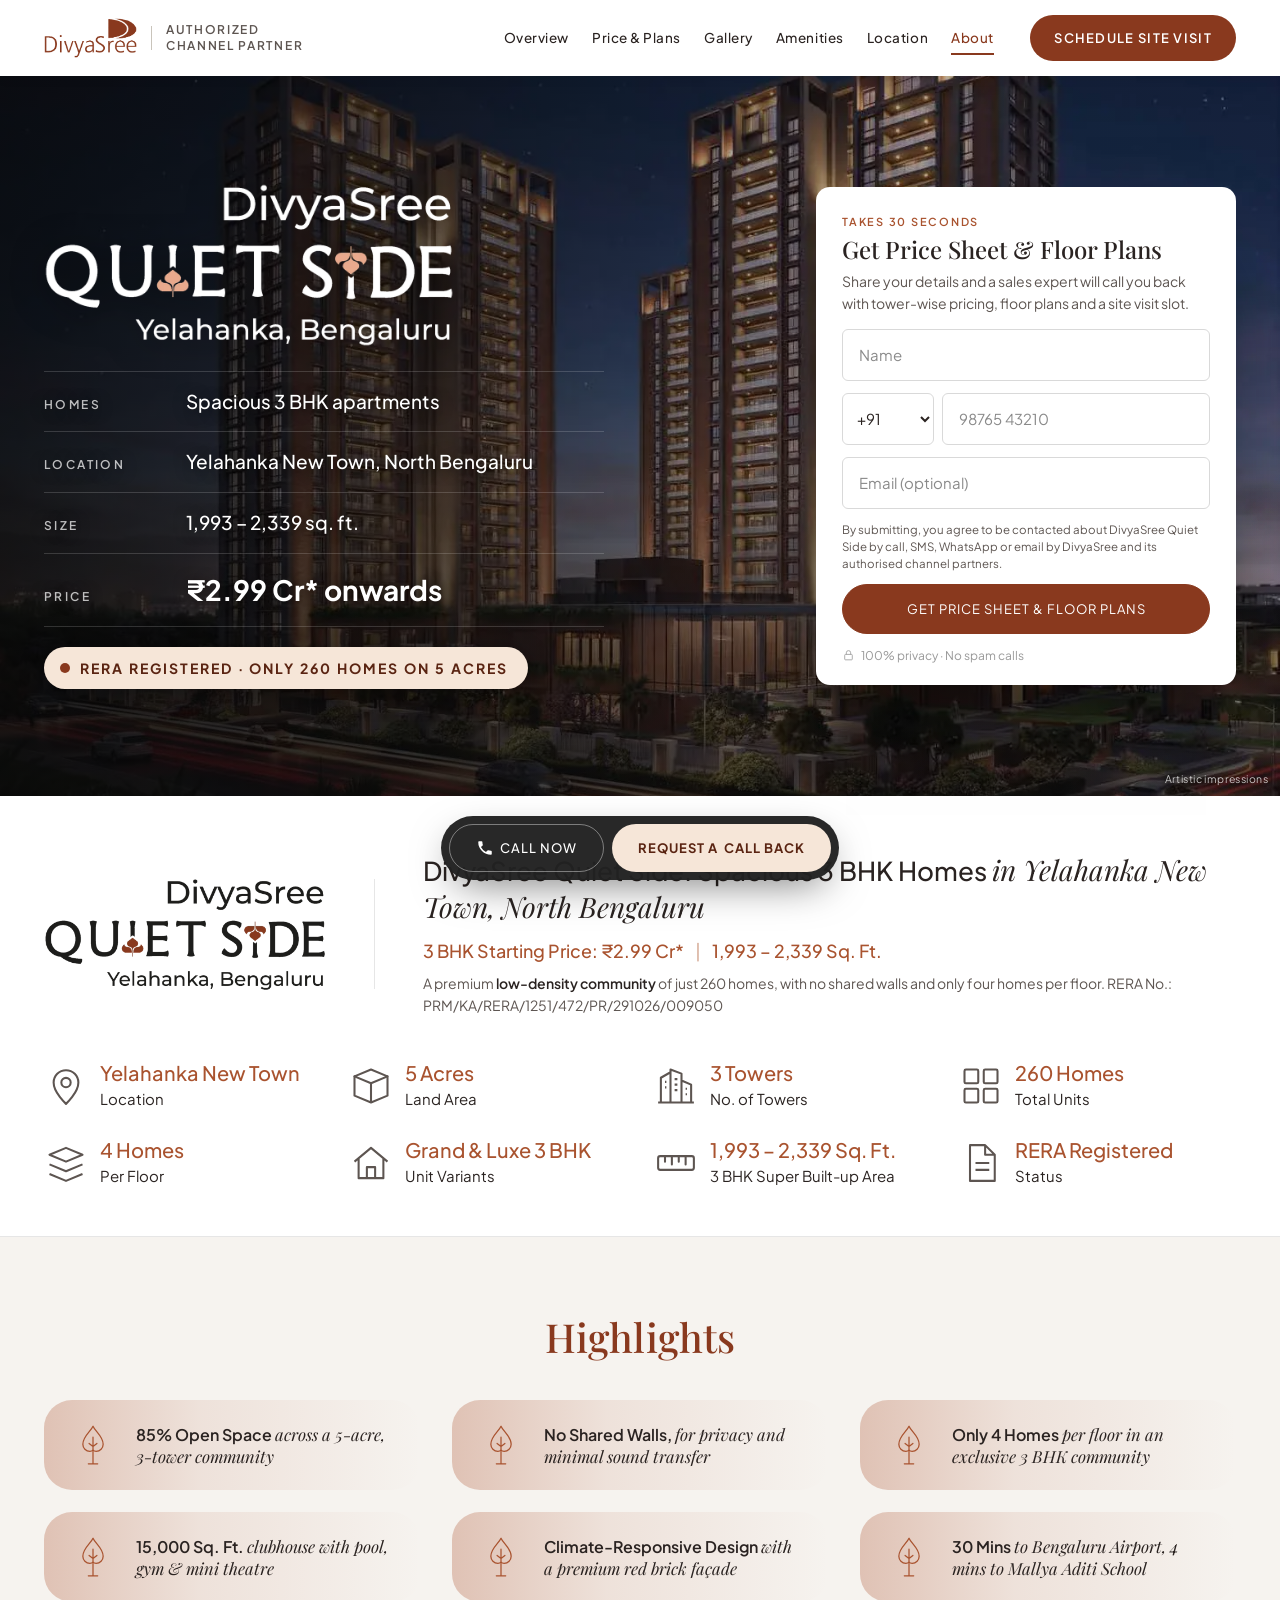
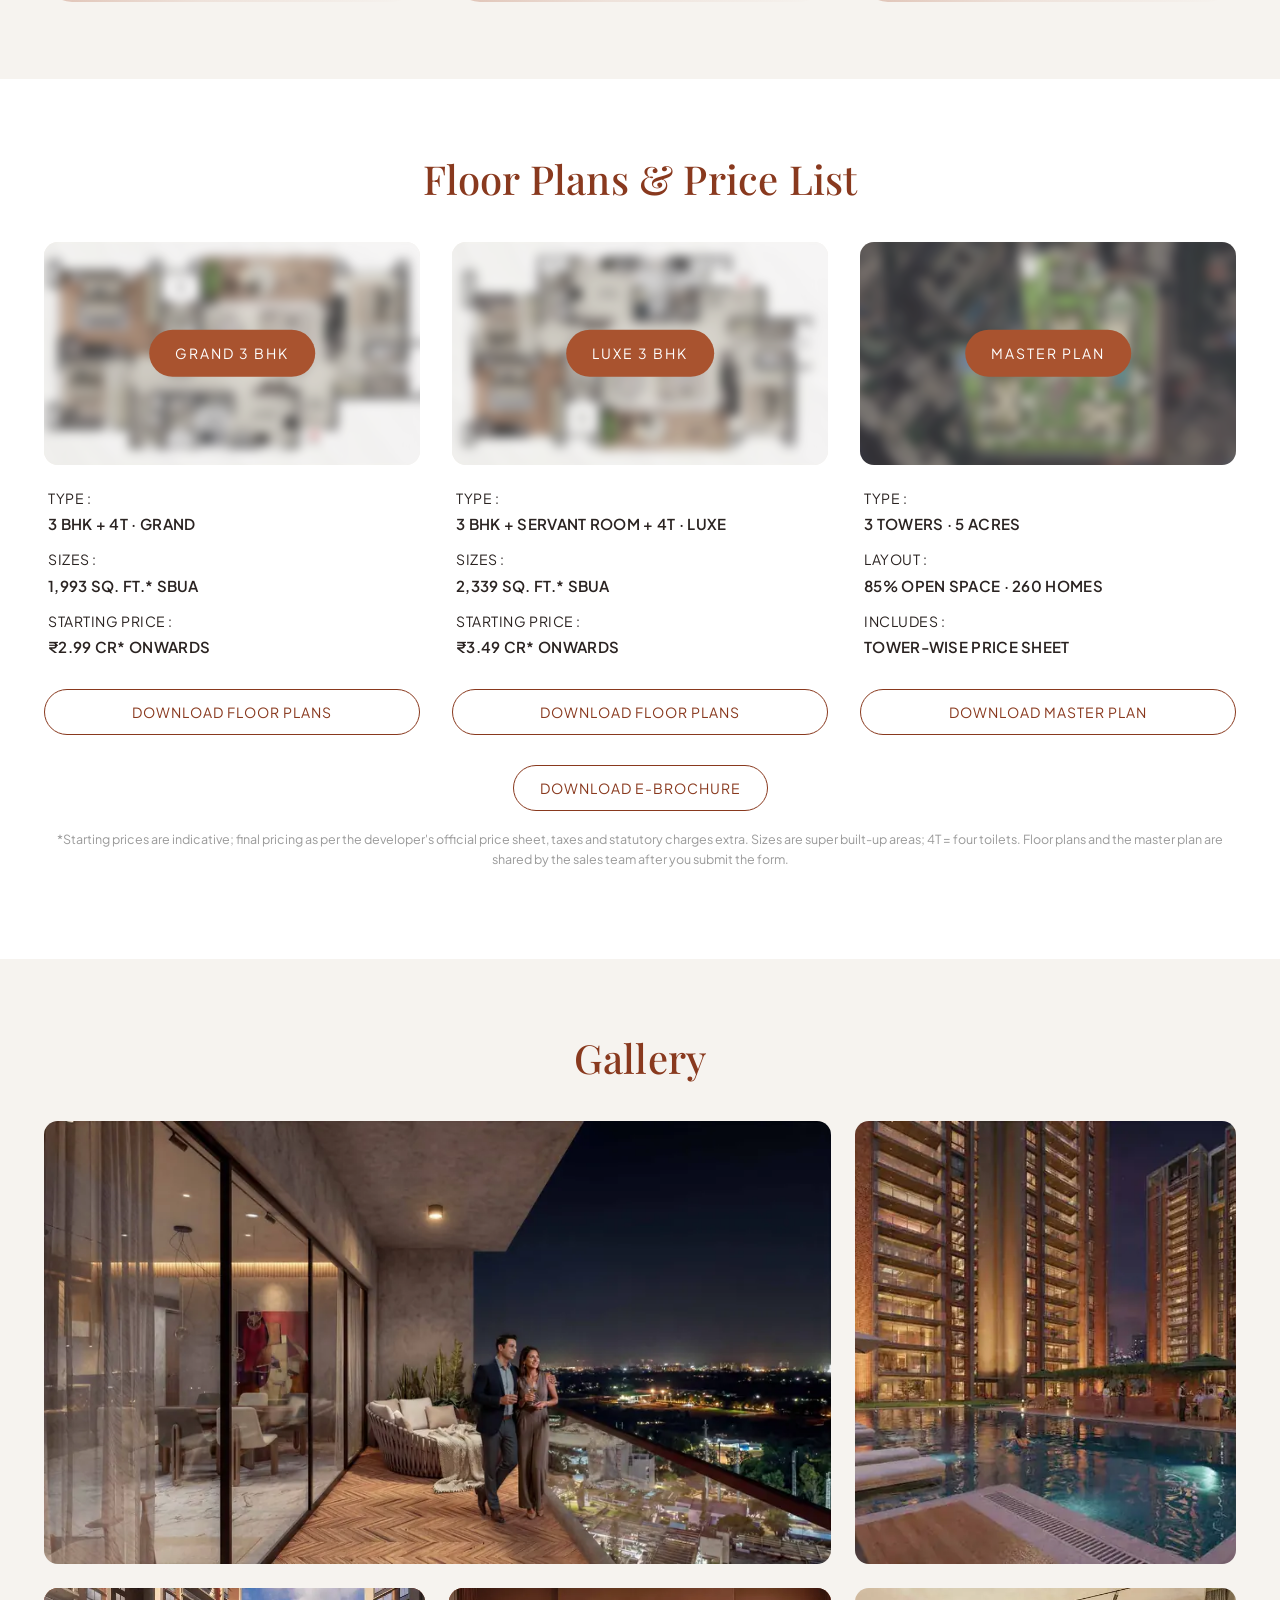
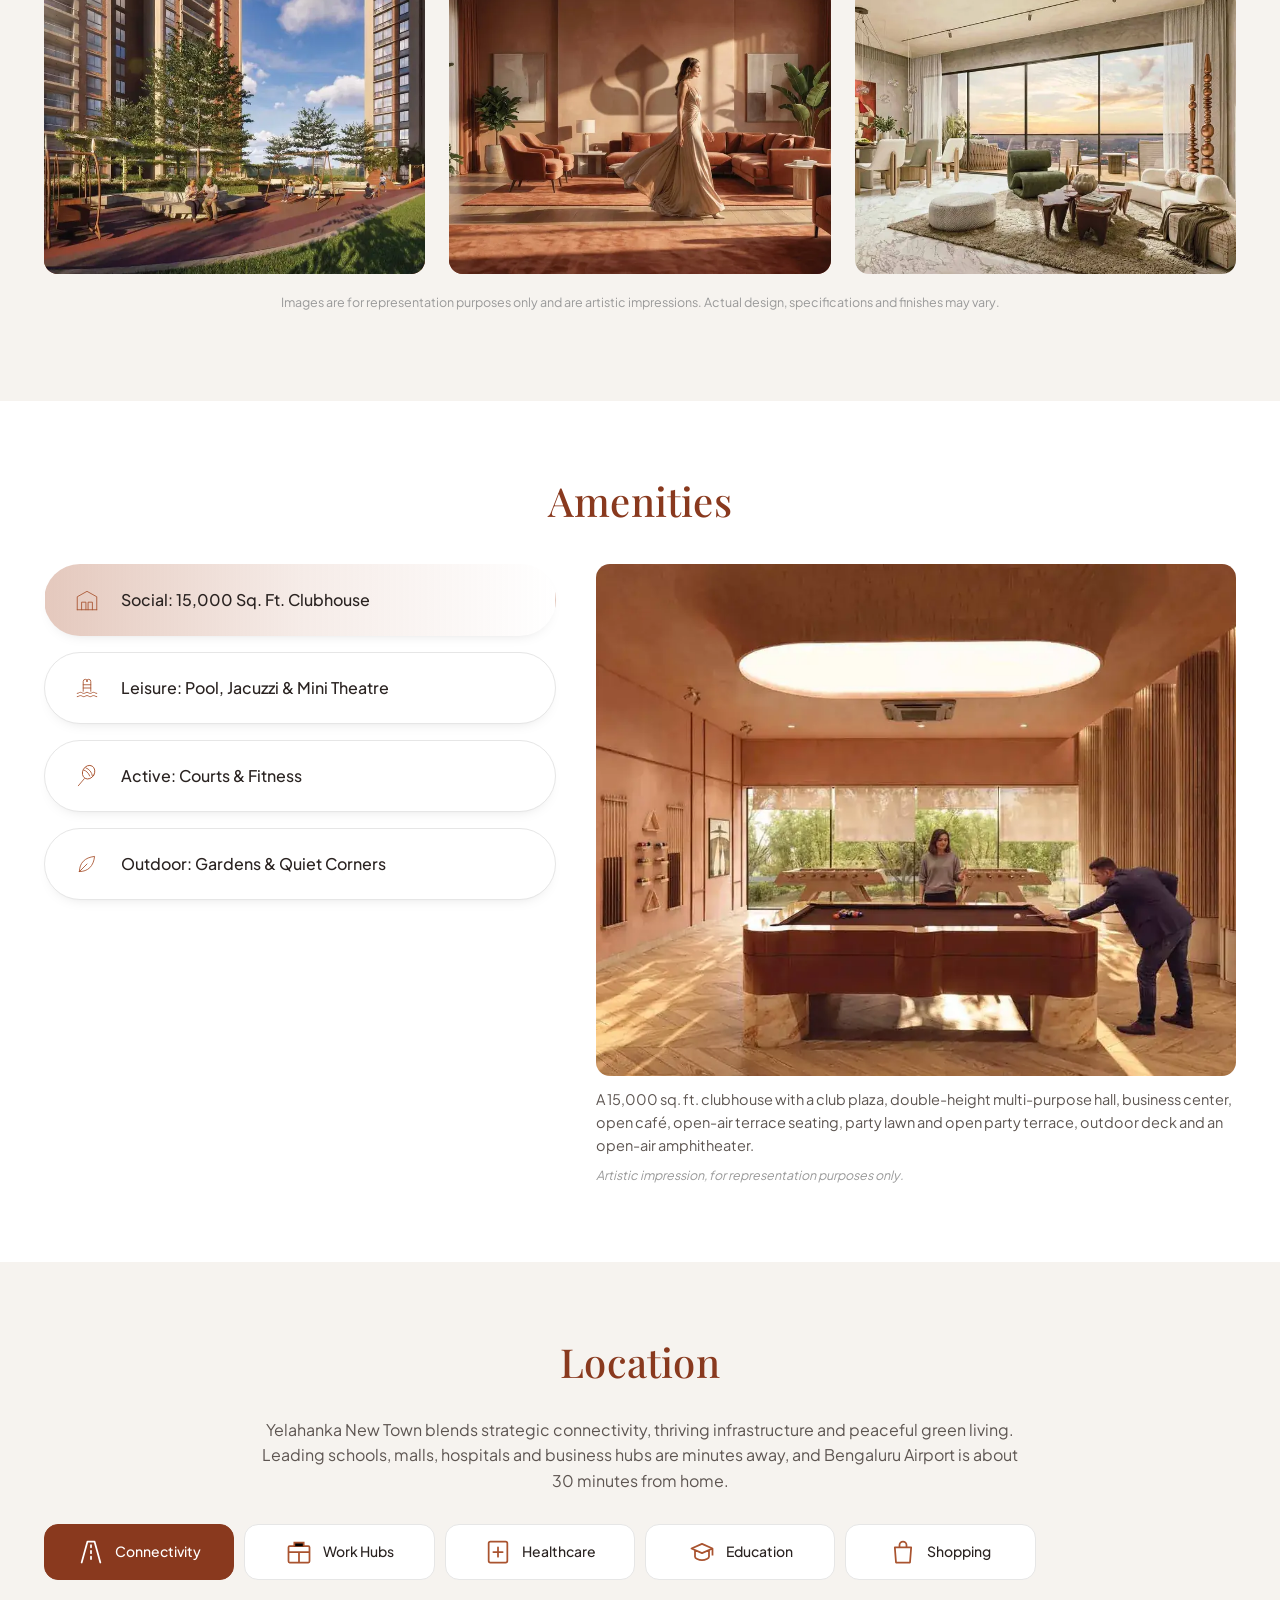
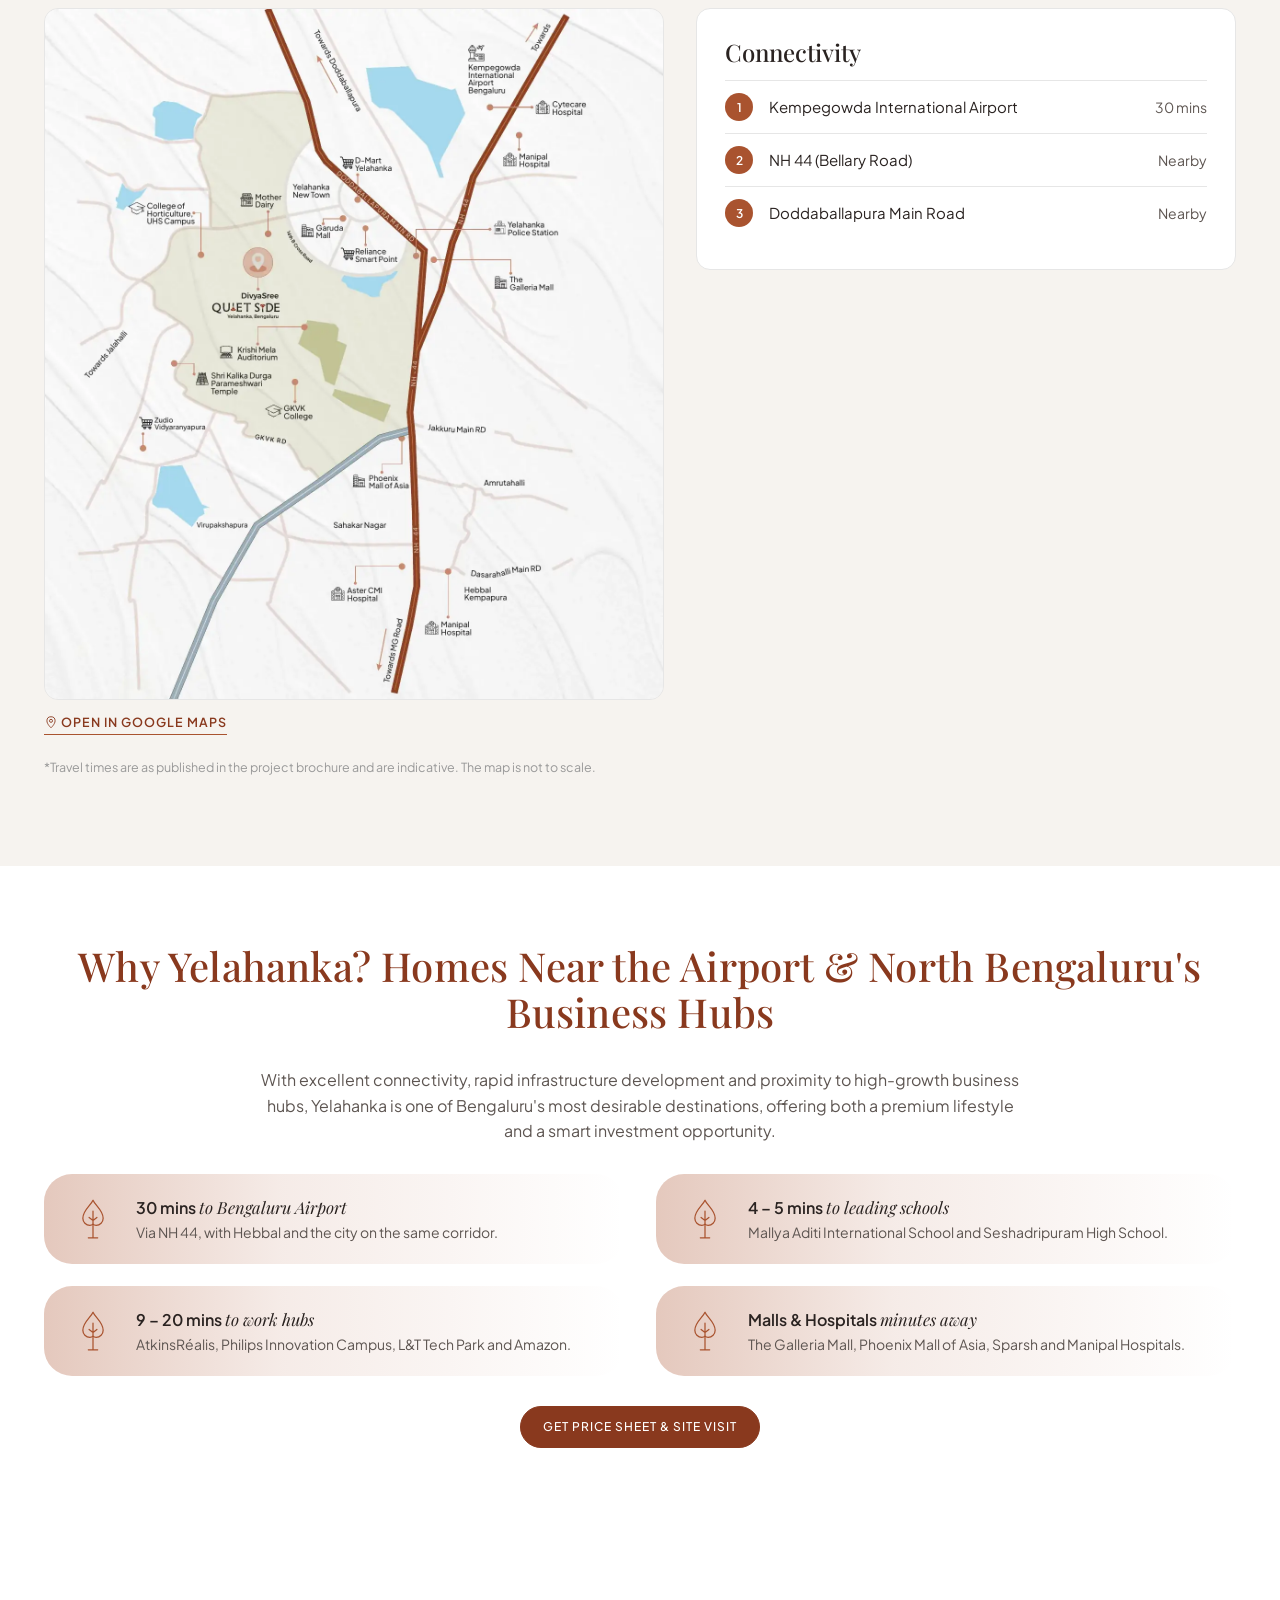
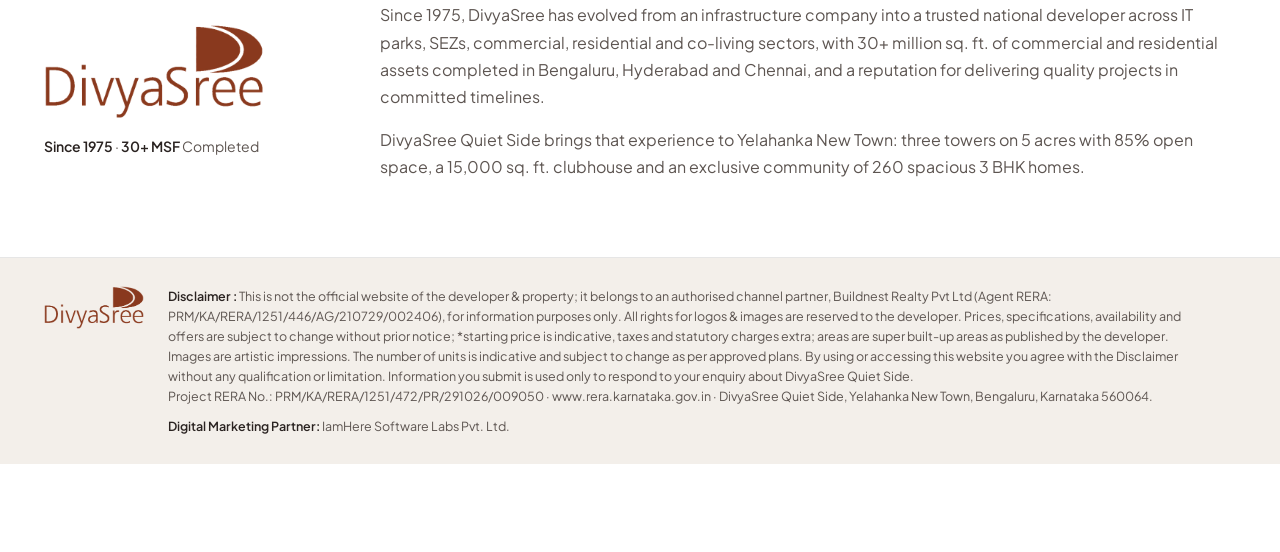
==== commit f6ae98f3: "Lead forms: replace consent checkbox with a notice line Co-Authored-By: Claude Fable 5.2 <noreply@an" ====
--- a/index.html
+++ b/index.html
@@ -29,7 +29,7 @@
 <link rel="preload" as="font" type="font/woff2" href="assets/fonts/plus-jakarta-sans-latin-wght-normal.woff2" crossorigin>
 <link rel="preload" as="font" type="font/woff2" href="assets/fonts/playfair-display-latin-wght-normal.woff2" crossorigin>
 <link rel="preload" as="image" href="assets/img/quiet-side-logo-light.webp">
-<!-- inline:css (generated from assets/css/styles.css by tools/build.py) --><style>@font-face{font-family: "Plus Jakarta Sans";font-style: normal;font-weight: 200 800;font-display: swap;src: url("assets/fonts/plus-jakarta-sans-latin-wght-normal.woff2") format("woff2");unicode-range: U+0000-00FF,U+0131,U+0152-0153,U+02BB-02BC,U+02C6,U+02DA,U+02DC,U+0304,U+0308,U+0329,U+2000-206F,U+20AC,U+2122,U+2191,U+2193,U+2212,U+2215,U+FEFF,U+FFFD}@font-face{font-family: "Plus Jakarta Sans";font-style: normal;font-weight: 200 800;font-display: swap;src: url("assets/fonts/plus-jakarta-sans-latin-ext-wght-normal.woff2") format("woff2");unicode-range: U+0100-02BA,U+02BD-02C5,U+02C7-02CC,U+02CE-02D7,U+02DD-02FF,U+0304,U+0308,U+0329,U+1D00-1DBF,U+1E00-1E9F,U+1EF2-1EFF,U+2020,U+20A0-20AB,U+20AD-20C0,U+2113,U+2C60-2C7F,U+A720-A7FF}@font-face{font-family: "Playfair Display";font-style: normal;font-weight: 400 900;font-display: swap;src: url("assets/fonts/playfair-display-latin-wght-normal.woff2") format("woff2");unicode-range: U+0000-00FF,U+0131,U+0152-0153,U+02BB-02BC,U+02C6,U+02DA,U+02DC,U+0304,U+0308,U+0329,U+2000-206F,U+20AC,U+2122,U+2191,U+2193,U+2212,U+2215,U+FEFF,U+FFFD}@font-face{font-family: "Playfair Display";font-style: normal;font-weight: 400 900;font-display: swap;src: url("assets/fonts/playfair-display-latin-ext-wght-normal.woff2") format("woff2");unicode-range: U+0100-02BA,U+02BD-02C5,U+02C7-02CC,U+02CE-02D7,U+02DD-02FF,U+0304,U+0308,U+0329,U+1D00-1DBF,U+1E00-1E9F,U+1EF2-1EFF,U+2020,U+20A0-20AB,U+20AD-20C0,U+2113,U+2C60-2C7F,U+A720-A7FF}@font-face{font-family: "Playfair Display";font-style: italic;font-weight: 400 900;font-display: swap;src: url("assets/fonts/playfair-display-latin-wght-italic.woff2") format("woff2");unicode-range: U+0000-00FF,U+0131,U+0152-0153,U+02BB-02BC,U+02C6,U+02DA,U+02DC,U+0304,U+0308,U+0329,U+2000-206F,U+20AC,U+2122,U+2191,U+2193,U+2212,U+2215,U+FEFF,U+FFFD}:root{--ink: #212529;--grey: #999999;--grey-2: #555960;--beige: #9a7440;--beige-soft: rgba(154, 116, 64, .30);--beige-faint: rgba(154, 116, 64, .16);--navy: #1f3a33;--dark: #222222;--band: #f9f9f9;--band-2: #f8f7f7;--white: #ffffff;--line: #e6e6e6;--serif: "Source Serif 4", "Chronicle Display", Georgia, "Times New Roman", serif;--sans: "Figtree", "Ringside", system-ui, -apple-system, "Segoe UI", sans-serif;--wrap: 1296px;--gutter: clamp(16px, 4vw, 44px);--header-h: 76px;--radius: 14px;--pill: 50px;color-scheme: light}*, *::before, *::after{box-sizing: border-box}[hidden]{display: none !important}html{scroll-behavior: smooth;scroll-padding-top: calc(var(--header-h) + 12px);-webkit-text-size-adjust: 100%;font-synthesis-weight: none}body{margin: 0;font-family: var(--sans);font-weight: 400;font-size: 16px;line-height: 1.6;color: var(--ink);background: var(--white);overflow-x: hidden}img{max-width: 100%;height: auto;display: block}a{color: inherit}button{font: inherit;color: inherit;cursor: pointer}h1, h2, h3{margin: 0;font-weight: 500;line-height: 1.15}p{margin: 0 0 1em}.sprite{position: absolute;width: 0;height: 0;overflow: hidden}.sr-only{position: absolute;width: 1px;height: 1px;overflow: hidden;clip: rect(0 0 0 0)}.skip{position: absolute;left: -999px;top: 8px;background: var(--white);padding: 8px 14px;z-index: 100}.skip:focus{left: 8px}a:focus-visible, button:focus-visible, [tabindex]:focus-visible{outline: 2px solid var(--beige);outline-offset: 3px}.wrap{width: 100%;max-width: var(--wrap);margin: 0 auto;padding: 0 var(--gutter)}.center{text-align: center}.section{padding: clamp(48px, 6vw, 80px) 0}.display{font-family: var(--serif);font-weight: 600;font-size: clamp(32px, 3.4vw, 40px);line-height: 1.15;color: var(--ink);margin-bottom: clamp(26px, 3.5vw, 40px)}.fineprint{font-size: 12.5px;color: var(--grey);margin-top: 18px;line-height: 1.6}.btn{white-space: nowrap;display: inline-flex;align-items: center;justify-content: center;gap: 8px;min-height: 42px;padding: 0 22px;border: 1px solid var(--dark);border-radius: var(--pill);background: var(--dark);color: #fff;font-size: 12px;font-weight: 500;letter-spacing: 1px;text-transform: uppercase;text-decoration: none;transition: background-color .2s, transform .2s, box-shadow .2s}.btn:hover{background: #000;transform: translateY(-1px);box-shadow: 0 10px 20px -12px rgba(0,0,0,.5)}.btn[disabled]{opacity: .65;cursor: progress}.btn-outline{display: inline-flex;align-items: center;justify-content: center;min-height: 46px;padding: 0 26px;border: 1px solid #000;border-radius: var(--pill);background: transparent;color: #000;font-size: 14px;font-weight: 400;letter-spacing: 1px;text-transform: uppercase;transition: background-color .2s, color .2s}.btn-outline:hover{background: var(--dark);color: #fff;border-color: var(--dark)}.site-header{position: sticky;top: 0;z-index: 40;background: var(--white);box-shadow: 0 2px 12px rgba(0,0,0,.06)}.header-inner{height: var(--header-h);display: flex;align-items: center;justify-content: space-between;gap: 16px}.brand{display: inline-flex;align-items: center;min-height: 44px}.brand img{height: 38px;width: auto;max-width: none}.phone-pill{display: inline-flex;align-items: center;gap: 10px;min-height: 44px;padding: 0 18px;border: 1px solid var(--ink);border-radius: var(--pill);font-size: 16px;font-weight: 500;text-decoration: none;letter-spacing: .01em;transition: background-color .2s, color .2s}.phone-pill:hover{background: var(--dark);color: #fff;border-color: var(--dark)}.flag{display: inline-flex;flex-direction: column;width: 22px;height: 15px;border-radius: 2px;overflow: hidden;box-shadow: 0 0 0 1px rgba(0,0,0,.08)}.flag i{flex: 1;display: block}.flag i:nth-child(1){background: #ff9933}.flag i:nth-child(2){background: #fff}.flag i:nth-child(3){background: #138808}@media (max-width: 480px){.brand img{height: 30px}.phone-pill{font-size: 14px;padding: 0 12px}}.banner{background: var(--dark)}.banner > img{width: 100%;height: clamp(260px, 56vw, 720px);object-fit: cover;object-position: 50% 42%}.intro-band{background: var(--white);padding: clamp(32px, 4.5vw, 56px) 0 clamp(28px, 4vw, 48px);border-bottom: 1px solid var(--line)}.intro-top{display: grid;gap: 22px;align-items: center;justify-items: center;text-align: center}.intro-logo img{width: 190px;height: auto}.intro-text h1{font-family: var(--sans);font-weight: 500;font-size: clamp(22px, 2.2vw, 26px);line-height: 1.3;color: var(--ink)}.intro-text h1 em{font-family: var(--serif);font-style: italic;font-weight: 300;font-size: 1.08em;color: var(--ink)}.intro-price{margin: 12px 0 0;font-size: clamp(15px, 1.4vw, 18px);font-weight: 500;color: var(--beige)}.intro-price i{font-style: normal;margin: 0 8px;color: #dccaa8}@media (min-width: 900px){.intro-top{grid-template-columns: auto auto 1fr;gap: 0;text-align: left;justify-items: stretch}.intro-top::before{content: "";grid-column: 2;grid-row: 1;width: 1px;height: 110px;background: var(--line);margin: 0 48px}.intro-logo{grid-column: 1;grid-row: 1;justify-self: center}.intro-text{grid-column: 3;grid-row: 1}}.kf-grid{list-style: none;margin: clamp(28px, 4vw, 44px) 0 0;padding: 0;display: grid;grid-template-columns: repeat(2, minmax(0, 1fr));gap: 22px 16px}.kf-grid li{display: flex;align-items: center;gap: 12px;min-width: 0}.kf-grid svg{flex: 0 0 auto;width: 36px;height: 36px;color: var(--grey-2)}.kf-grid strong{display: block;font-weight: 500;font-size: 16px;line-height: 1.25;color: var(--beige)}.kf-grid span{display: block;margin-top: 2px;font-size: 13.5px;color: var(--ink)}@media (min-width: 900px){.kf-grid{grid-template-columns: repeat(4, 1fr);gap: 26px 28px}.kf-grid svg{width: 44px;height: 44px}.kf-grid strong{font-size: 20px}.kf-grid span{font-size: 15px}}.highlights{background: var(--band)}.hl-grid{list-style: none;margin: 0;padding: 0;display: grid;grid-template-columns: 1fr;gap: 16px}.hl-grid li{display: flex;align-items: center;gap: 18px;min-height: 90px;padding: 18px 24px;border-radius: 28px;background: linear-gradient(90deg, var(--beige-soft) 0%, var(--beige-faint) 41%, rgba(185,104,78,0) 100%)}.hl-grid svg{flex: 0 0 auto;width: 50px;height: 50px;color: var(--beige)}.hl-grid p{margin: 0;font-size: 16px;line-height: 1.35;color: var(--ink)}.hl-grid strong{font-weight: 600}.hl-grid em{font-family: var(--serif);font-style: italic;font-weight: 400;font-size: 1.04em}@media (min-width: 700px){.hl-grid{grid-template-columns: repeat(2, 1fr);gap: 20px 24px}}@media (min-width: 1100px){.hl-grid{grid-template-columns: repeat(3, 1fr);gap: 22px 32px}}.units{background: var(--white)}.unit-grid{display: grid;grid-template-columns: 1fr;gap: 24px}.unit-card{background: var(--band);border-radius: var(--radius);overflow: hidden;display: flex;flex-direction: column}.unit-media{position: relative;aspect-ratio: 4 / 3;background: var(--dark)}.unit-media img{width: 100%;height: 100%;object-fit: cover}.unit-media::after{content: "";position: absolute;inset: 0;background: linear-gradient(0deg, rgba(0,0,0,.72) 0%, rgba(0,0,0,.1) 55%, transparent 100%)}.unit-badge{position: absolute;top: 14px;right: 14px;z-index: 1;background: var(--navy);color: #fff;font-size: 12px;font-weight: 500;letter-spacing: .04em;text-transform: uppercase;padding: 7px 14px;border-radius: var(--pill)}.unit-title{position: absolute;left: 0;right: 0;bottom: 0;z-index: 1;padding: 16px 18px;color: #fff}.unit-title h3{font-family: var(--serif);font-weight: 600;font-size: 20px;letter-spacing: .02em;text-transform: uppercase}.unit-title p{margin: 4px 0 0;font-size: 15px;font-weight: 500}.unit-facts{list-style: none;margin: 0;padding: 18px 18px 8px;display: grid;gap: 12px}.unit-facts li{display: flex;align-items: center;gap: 10px;font-size: 15px;color: var(--ink)}.unit-facts svg{flex: 0 0 auto;color: var(--ink)}.unit-card .btn{margin: 10px 18px 20px;align-self: flex-start}@media (min-width: 700px){.unit-grid{grid-template-columns: repeat(2, 1fr)}}@media (min-width: 1000px){.unit-grid{grid-template-columns: repeat(3, 1fr)}}.gallery-sec{background: var(--band)}.g-grid{display: grid;grid-template-columns: 1fr;gap: 20px}.g-grid button{display: block;width: 100%;padding: 0;border: 0;border-radius: var(--radius);overflow: hidden;background: var(--dark);cursor: zoom-in}.g-grid img{width: 100%;aspect-ratio: 4 / 3;object-fit: cover;transition: transform .7s ease}.g-grid button:hover img{transform: scale(1.04)}@media (min-width: 700px){.g-grid{grid-template-columns: repeat(2, 1fr)}}@media (min-width: 1000px){.g-grid{grid-template-columns: repeat(3, 1fr);gap: 24px}}.amenities{background: var(--white)}.am-split{display: grid;gap: 28px;align-items: start}.am-tabs{list-style: none;margin: 0;padding: 0;display: grid;gap: 16px}.am-tab{display: flex;align-items: center;gap: 14px;width: 100%;min-height: 72px;padding: 0 22px;border: 1px solid var(--line);border-radius: var(--pill);background: var(--white);text-align: left;font-size: 16px;font-weight: 500;color: var(--ink);box-shadow: 0 6px 16px -12px rgba(0,0,0,.25);transition: background .25s, border-color .25s}.am-tab:hover{border-color: var(--beige)}.am-tab.is-active{border-color: transparent;background: linear-gradient(90deg, var(--beige-soft) 0%, var(--beige-faint) 50%, rgba(185,104,78,0) 100%), var(--white)}.am-ic{flex: 0 0 auto;width: 40px;height: 40px;display: grid;place-items: center;color: var(--beige)}.am-panels{position: relative}.am-panel{margin: 0}.am-panel img{width: 100%;aspect-ratio: 4 / 3;object-fit: cover;border-radius: var(--radius)}.am-panel figcaption{margin-top: 12px;font-size: 14.5px;color: var(--grey-2)}@media (min-width: 900px){.am-split{grid-template-columns: 1fr 1.25fr;gap: 40px}.am-panel img{aspect-ratio: 4 / 3.2}}.pricing{background: var(--band)}.fp-grid{display: grid;grid-template-columns: 1fr;gap: 32px}.fp-card{min-width: 0;display: flex;flex-direction: column}.fp-img{position: relative;display: block;width: 100%;aspect-ratio: 16 / 9.5;padding: 0;border: 0;border-radius: var(--radius);background: #f5ece8;overflow: hidden;cursor: pointer}.fp-img img{width: 100%;height: 100%;object-fit: cover;object-position: 50% 40%;filter: blur(5px);opacity: .85;transform: scale(1.1);transition: filter .4s}.fp-img:hover img{filter: blur(3px)}.fp-pill{position: absolute;left: 50%;top: 50%;transform: translate(-50%, -50%);background: var(--beige);color: #fff;padding: 12px 26px;border-radius: var(--pill);font-size: 14px;font-weight: 400;letter-spacing: .14em;text-transform: uppercase;white-space: nowrap}.fp-info{margin: 22px 0 18px;padding: 0 4px}.fp-info div{margin-bottom: 12px}.fp-info dt{font-size: 14px;letter-spacing: .04em;text-transform: uppercase;color: var(--ink)}.fp-info dd{margin: 3px 0 0;font-size: 15px;font-weight: 600;letter-spacing: .02em;text-transform: uppercase;color: var(--ink)}.fp-card .btn-outline{margin-top: auto;width: 100%}@media (min-width: 700px){.fp-grid{grid-template-columns: repeat(2, 1fr);gap: 36px 28px}}@media (min-width: 1000px){.fp-grid{grid-template-columns: repeat(3, 1fr);gap: 32px}}.about{background: var(--white)}.about-grid{display: grid;gap: 28px;align-items: center}.about-logo img{width: 220px;height: auto}.about-logo p{margin: 16px 0 0;font-size: 14px;color: var(--grey-2)}.about-logo strong{color: var(--ink);font-weight: 600}.about-text p{font-size: 16px;color: var(--grey-2);line-height: 1.7}.about-text p:last-child{margin-bottom: 0}@media (min-width: 900px){.about-grid{grid-template-columns: 280px 1fr;gap: 56px}}.contact{background: var(--white);border-top: 1px solid var(--line)}.contact-grid{display: grid;gap: 32px}.eyebrow{margin: 0 0 6px;font-size: 16px;letter-spacing: .14em;text-transform: uppercase;color: var(--grey-2)}.contact .display{margin-bottom: 14px}.contact-sub{color: var(--grey-2);max-width: 44ch}.form-label{margin: 0 0 20px;padding-bottom: 10px;font-size: 14px;font-weight: 600;letter-spacing: .08em;text-transform: uppercase;color: var(--ink);border-bottom: 1px solid var(--line);position: relative}.form-label::after{content: "";position: absolute;left: 0;bottom: -1px;width: 110px;height: 2px;background: var(--beige)}@media (min-width: 900px){.contact-grid{grid-template-columns: 1fr 1.1fr;gap: 64px;align-items: start}}.site-footer{background: var(--band-2);color: var(--grey-2);padding: 28px 0 calc(96px + env(safe-area-inset-bottom));font-size: 13px;border-top: 1px solid var(--line)}.foot-grid{display: grid;gap: 18px;align-items: start}.foot-mark{width: 84px;height: auto}.foot-partner{margin: 0 0 8px;font-size: 13.5px;color: var(--ink)}.disclaimer{margin: 0;font-size: 12.5px;line-height: 1.6;color: var(--grey-2)}.disclaimer strong{color: var(--ink);font-weight: 600}.disclaimer a{color: var(--ink)}.foot-links{display: flex;gap: 14px;font-size: 13.5px}.foot-links a{color: var(--ink);text-decoration: none}.foot-links a:hover{text-decoration: underline}@media (min-width: 900px){.foot-grid{grid-template-columns: 100px 1fr auto;gap: 24px}.site-footer{padding-bottom: 28px}}.side-tab{display: none;position: fixed;right: 0;top: 40%;z-index: 44;width: 48px;height: 160px;padding: 0;border: 0;border-radius: 10px 0 0 10px;background: var(--dark);color: #fff;transition: background-color .2s}.side-tab span{display: block;transform: rotate(-90deg);white-space: nowrap;font-size: 12px;font-weight: 500;letter-spacing: 2px;text-transform: uppercase}.side-tab:hover{background: #000}@media (min-width: 900px){.side-tab{display: grid;place-items: center}}.wa-float{position: fixed;left: 20px;bottom: 92px;z-index: 44;width: 52px;height: 52px;border-radius: 50%;display: grid;place-items: center;background: #25d366;color: #fff;box-shadow: 0 10px 24px -8px rgba(0,0,0,.5)}@media (min-width: 900px){.wa-float{bottom: 28px;left: 24px}}.action-bar{position: fixed;z-index: 45;left: 0;right: 0;bottom: 0;display: flex;gap: 8px;padding: 10px 12px calc(10px + env(safe-area-inset-bottom));background: rgba(34,34,34,.97);transform: translateY(110%);transition: transform .25s ease}.action-bar.is-visible{transform: none}.action-bar > *{flex: 1 1 0;min-height: 46px;display: inline-flex;align-items: center;justify-content: center;gap: 6px;border-radius: var(--pill);font-weight: 500;font-size: 13px;letter-spacing: 1px;text-transform: uppercase;text-decoration: none}.action-bar a{color: #fff;border: 1px solid rgba(255,255,255,.4)}.action-bar .mb-wa{color: #fff;background: #25d366;border-color: #25d366}.action-bar button{flex-grow: 1.4;border: 0;background: #fff;color: var(--dark)}@media (min-width: 900px){.action-bar{display: none}}.form-title{font-family: var(--serif);font-weight: 600;font-size: 28px;line-height: 1.15;margin-bottom: 6px}.form-lede{font-size: 14px;color: var(--grey-2);margin-bottom: 18px}.lead-form{display: grid;gap: 14px}.field{margin: 0;padding: 0;border: 0;min-width: 0}.field legend{display: block;font-size: 13px;font-weight: 500;margin-bottom: 8px;color: var(--ink);padding: 0}.opt{font-weight: 400;color: var(--grey)}.lead-form input[type=text], .lead-form input[type=tel], .lead-form input[type=email], .lead-form select{width: 100%;height: 52px;padding: 0 16px;border: 1px solid #d9d9d9;border-radius: 6px;background: #fff;font: inherit;font-size: 15px;color: var(--ink)}.lead-form input::placeholder{color: #8a8a8a}.lead-form input:focus, .lead-form select:focus{outline: none;border-color: var(--beige);box-shadow: 0 0 0 3px rgba(185,104,78,.25)}.lead-form input[aria-invalid="true"]{border-color: #b3261e}.phone-row{display: grid;grid-template-columns: 92px 1fr;gap: 8px}.phone-row select{padding: 0 10px}.chips{display: flex;flex-wrap: wrap;gap: 8px}.chips legend{width: 100%}.chips label{position: relative;margin: 0}.chips input{position: absolute;opacity: 0;inset: 0;margin: 0;cursor: pointer}.chips label span{display: inline-flex;align-items: center;min-height: 42px;padding: 0 16px;border: 1px solid #d9d9d9;border-radius: var(--pill);font-size: 13.5px;background: #fff;transition: background-color .15s, border-color .15s, color .15s}.chips label input:checked + span{background: var(--dark);color: #fff;border-color: var(--dark)}.chips input:focus-visible + span{outline: 2px solid var(--beige);outline-offset: 2px}.consent{display: grid;grid-template-columns: 20px 1fr;gap: 10px;align-items: center;font-size: 12.5px;color: var(--grey-2);line-height: 1.5;min-height: 44px}.consent input{width: 18px;height: 18px;margin: 0;accent-color: var(--dark)}.err{margin: 4px 0 0;font-size: 12.5px;color: #b3261e}.err:empty{display: none}.form-status{margin: 0;font-size: 13.5px}.form-status:empty{display: none}.form-status.is-error{color: #8c1d18;background: #fbeceb;padding: 10px 12px;border-radius: 6px}.form-status a{font-weight: 600}.hp{position: absolute !important;left: -9999px;width: 1px;height: 1px;overflow: hidden}.btn-submit{justify-self: start;min-width: 140px}.form-success{text-align: left;padding: 6px 0}.form-success h4{font-family: var(--serif);font-size: 24px;font-weight: 600;margin: 0 0 8px}.form-success p{font-size: 14px;color: var(--grey-2)}.form-success .tick{width: 44px;height: 44px;border-radius: 50%;background: var(--beige);display: grid;place-items: center;margin-bottom: 14px;color: #fff}.form-success .btn-dark{display: inline-flex;align-items: center;min-height: 42px;padding: 0 22px;border-radius: var(--pill);background: var(--dark);color: #fff;border: 0;font-size: 12px;letter-spacing: 1px;text-transform: uppercase}dialog{border: 0;padding: 0}dialog::backdrop{background: rgba(0, 0, 0, .7)}.modal{width: min(480px, calc(100% - 24px));max-height: calc(100svh - 24px);border-radius: 14px;background: var(--white);color: var(--ink);overflow: auto;box-shadow: 0 40px 100px -30px rgba(0,0,0,.6)}.modal[open]{animation: pop .3s ease}@keyframes pop{from{opacity: 0;transform: translateY(12px) scale(.98)}to{opacity: 1;transform: none}}.modal-inner{padding: 30px 26px 24px}.modal-logo{width: 120px;height: auto;margin: 0 auto 18px}.modal-inner .form-title, .modal-inner .form-lede{text-align: center}.assure{display: flex;align-items: center;justify-content: center;gap: 6px;margin: 14px 0 0;font-size: 12px;color: var(--grey)}.modal .btn-submit{justify-self: stretch;width: 100%;background: var(--dark);color: #fff;border-color: var(--dark);font-size: 13px}.modal-close{position: absolute;top: 10px;right: 10px;width: 40px;height: 40px;border: 0;border-radius: 50%;background: rgba(0,0,0,.06);color: var(--ink);display: grid;place-items: center;z-index: 3}.modal-close:hover{background: rgba(0,0,0,.12)}.lightbox{width: 100vw;height: 100svh;max-width: none;max-height: none;background: rgba(15, 15, 15, .96);color: #fff}.lightbox[open]{display: grid;place-items: center}.lightbox figure{margin: 0;max-width: min(1400px, 94vw)}.lightbox img{max-height: 82svh;width: auto;margin: 0 auto;background: #fff}.lightbox figcaption{color: #cfc8c1;text-align: center;margin-top: 10px;font-size: 14px}.lightbox .modal-close{background: rgba(255,255,255,.12);color: #fff}.lb-nav{position: absolute;top: 50%;transform: translateY(-50%);width: 48px;height: 64px;background: rgba(255,255,255,.08);border: 0;color: #fff;font-size: 36px}.lb-prev{left: 8px}.lb-next{right: 8px}.noscript{position: fixed;bottom: 0;left: 0;right: 0;background: #f6e6df;padding: 12px;text-align: center;margin: 0;z-index: 99}section[id]{scroll-margin-top: calc(var(--header-h) + 8px)}html:not(.ss-editing) [data-edit]:empty{display: none}.review-mode [data-review]{outline: 2px dashed #d97706;outline-offset: 4px}@media (prefers-reduced-motion: reduce){html{scroll-behavior: auto}*, *::before, *::after{transition: none !important;animation: none !important}}.unit-media{overflow: hidden}.unit-media img{position: absolute;inset: 0}.unit-media img[height="3845"]{object-position: 50% 70%}#am-relax img{object-position: 50% 78%}.pricing{background: var(--white)}.location{background: var(--band);color: var(--ink)}.loc-intro{max-width: 760px;margin: -8px auto 30px;text-align: center;color: var(--grey-2);font-size: 16px}.loc-tabs{list-style: none;margin: 0 0 28px;padding: 0;display: grid;grid-template-columns: repeat(3, 1fr);gap: 10px}.loc-tab{width: 100%;min-height: 64px;display: flex;flex-direction: column;align-items: center;justify-content: center;gap: 6px;padding: 10px 8px;border: 1px solid var(--line);border-radius: var(--radius);background: var(--white);font-size: 13px;font-weight: 500;color: var(--ink);transition: background .25s, border-color .25s, color .25s}.loc-tab svg{color: var(--beige)}.loc-tab:hover{border-color: var(--beige)}.loc-tab.is-active{background: var(--dark);border-color: var(--dark);color: #fff}.loc-tab.is-active svg{color: #fff}.loc-split{display: grid;gap: 24px;align-items: start}.loc-map{margin: 0}.loc-map button{display: block;width: 100%;padding: 0;border: 1px solid var(--line);border-radius: var(--radius);background: #fff;overflow: hidden;cursor: zoom-in}.loc-map img{width: 100%;height: auto}.loc-panels{background: var(--white);border: 1px solid var(--line);border-radius: var(--radius);padding: 24px 22px}.loc-panel h3{font-family: var(--serif);font-weight: 600;font-size: 24px;margin-bottom: 14px}.loc-items{list-style: none;margin: 0;padding: 0}.loc-items li{display: grid;grid-template-columns: 32px 1fr auto;align-items: center;gap: 12px;padding: 12px 0;border-top: 1px solid var(--line);font-size: 15px}.loc-no{width: 28px;height: 28px;border-radius: 50%;background: var(--beige);color: #fff;font-size: 12px;font-weight: 600;display: grid;place-items: center}.loc-name{color: var(--ink)}.loc-time{color: var(--grey-2);white-space: nowrap;font-size: 14px}.location .fineprint{margin-top: 22px}@media (min-width: 700px){.loc-tabs{grid-template-columns: repeat(6, 1fr)}.loc-tab{flex-direction: row;gap: 10px;min-height: 56px;font-size: 14px}}@media (min-width: 900px){.loc-split{grid-template-columns: 1.15fr 1fr;gap: 32px}.loc-panels{padding: 30px 28px}}.modal{width: min(880px, calc(100% - 24px));border-radius: 16px;overflow: hidden auto}.modal-grid{display: grid;grid-template-columns: 1fr}.modal-offer{position: relative;min-height: 190px;background: var(--dark);color: #fff;overflow: hidden}.modal-photo{position: absolute;inset: 0;width: 100%;height: 100%;object-fit: cover;object-position: 50% 20%}.modal-offer-inner{position: relative;z-index: 1;height: 100%;display: flex;flex-direction: column;justify-content: flex-end;padding: 22px 22px 20px;background: linear-gradient(180deg, rgba(10,10,10,.25) 0%, rgba(10,10,10,.6) 45%, rgba(10,10,10,.92) 100%)}.modal-offer .modal-logo{width: 96px;margin: 0 0 12px}.modal-eyebrow{margin: 0 0 6px;font-size: 11px;letter-spacing: .16em;text-transform: uppercase;color: var(--beige)}.modal-offer h3{font-family: var(--serif);font-weight: 600;font-size: 22px;line-height: 1.2;margin-bottom: 12px}.modal-perks, .modal-trust{list-style: none;margin: 0;padding: 0}.modal-perks{display: none;gap: 8px}.modal-perks li{display: flex;align-items: center;gap: 10px;font-size: 14px;color: #eee8e1}.modal-perks svg{flex: 0 0 auto;color: var(--beige)}.modal-trust{display: flex;gap: 18px;margin-top: 16px;padding-top: 14px;border-top: 1px solid rgba(255,255,255,.2)}.modal-trust li{font-size: 11px;line-height: 1.3;color: #d9d4ce}.modal-trust strong{display: block;font-size: 16px;font-weight: 600;color: #fff}.modal-inner{padding: 24px 22px 20px}.modal-tag{margin: 0 0 6px;font-size: 11.5px;font-weight: 600;letter-spacing: .14em;text-transform: uppercase;color: var(--beige)}.modal-inner .form-title, .modal-inner .form-lede{text-align: left}.modal-inner .form-title{font-size: 26px}.modal .btn-submit{min-height: 52px;font-size: 13px}.modal .assure{justify-content: flex-start;text-align: left}.modal .lead-form{gap: 12px}@media (min-width: 860px){.modal-grid{grid-template-columns: 400px 1fr;min-height: 560px}.modal-offer{min-height: 0}.modal-offer-inner{padding: 30px 28px 26px}.modal-perks{display: grid}.modal-offer h3{font-size: 26px}.modal-inner{padding: 34px 32px 26px;display: flex;flex-direction: column;justify-content: center}.modal-close{background: rgba(0,0,0,.06)}}.ty{background: var(--band);min-height: calc(100vh - var(--header-h));display: grid;place-items: start center;padding: clamp(40px, 6vw, 80px) 0}.ty-card{background: var(--white);border-radius: 16px;box-shadow: 0 30px 60px -40px rgba(0,0,0,.35);max-width: 760px;width: 100%;padding: clamp(28px, 5vw, 56px);text-align: center}.ty-tick{width: 64px;height: 64px;border-radius: 50%;background: var(--beige);color: #fff;display: grid;place-items: center;margin: 0 auto 18px}.ty-card .display{margin-bottom: 10px}.ty-lede{font-size: 17px;color: var(--grey-2);max-width: 52ch;margin: 0 auto 26px}.ty-steps{list-style: none;margin: 0 auto 30px;padding: 0;display: grid;gap: 12px;text-align: left;max-width: 520px}.ty-steps li{display: grid;grid-template-columns: 32px 1fr;gap: 12px;align-items: start;font-size: 15px;color: var(--ink)}.ty-steps .no{width: 28px;height: 28px;border-radius: 50%;background: var(--dark);color: #fff;font-size: 12px;font-weight: 600;display: grid;place-items: center;margin-top: 1px}.ty-actions{display: flex;flex-wrap: wrap;justify-content: center;gap: 12px;margin-bottom: 8px}.ty-actions .btn, .ty-actions .btn-outline{min-height: 48px}.ty-plans{margin-top: 36px;padding-top: 28px;border-top: 1px solid var(--line);text-align: left}.ty-plans h2{font-family: var(--serif);font-weight: 600;font-size: 24px;margin-bottom: 6px;text-align: center}.ty-plans > p{text-align: center;color: var(--grey-2);font-size: 14.5px;margin-bottom: 18px}.ty-grid{display: grid;grid-template-columns: 1fr;gap: 16px}.ty-grid figure{margin: 0;background: var(--band);border-radius: var(--radius);overflow: hidden}.ty-grid button{display: block;width: 100%;padding: 0;border: 0;background: #fff;cursor: zoom-in}.ty-grid figcaption{padding: 10px 14px 12px;font-size: 13.5px;color: var(--ink)}.ty-grid figcaption strong{display: block;font-weight: 600}.ty-back{display: inline-block;margin-top: 24px;font-size: 14px;color: var(--grey-2)}@media (min-width: 700px){.ty-grid{grid-template-columns: repeat(3, 1fr)}}.side-tab{width: 46px;height: auto;padding: 22px 0}.side-tab span{transform: none;writing-mode: vertical-rl;transform: rotate(180deg);display: inline-block;line-height: 1}.modal-close, .modal-close *{pointer-events: auto}.modal-close svg{pointer-events: none}.hero{position: relative;isolation: isolate}.hero > img{height: clamp(420px, 60vw, 760px)}.hero-shade{position: absolute;inset: 0;z-index: 0;background: linear-gradient(90deg, rgba(10,10,10,.55) 0%, rgba(10,10,10,.25) 45%, rgba(10,10,10,.15) 100%), linear-gradient(0deg, rgba(10,10,10,.5), transparent 40%)}.hero-grid{position: relative;z-index: 1;display: grid;gap: 22px;padding-top: 28px;padding-bottom: 28px}.hero-copy{color: #fff;text-align: center}.hero-eyebrow{margin: 0 0 10px;font-size: 11.5px;letter-spacing: .2em;text-transform: uppercase;color: var(--beige)}.hero-mark{width: clamp(150px, 20vw, 240px);height: auto;margin: 0 auto 14px;filter: drop-shadow(0 6px 18px rgba(0,0,0,.45))}.hero-line{margin: 0 0 6px;font-size: 15px;color: #f1ece6}.hero-price{margin: 0;font-family: var(--serif);font-size: 20px;font-weight: 600;color: #fff}.hero-form{background: var(--white);border-radius: var(--radius);padding: 22px 20px 18px;box-shadow: 0 40px 80px -30px rgba(0,0,0,.6);max-width: 440px;width: 100%;margin: 0 auto}.hf-tag{margin: 0 0 6px;font-size: 11px;font-weight: 600;letter-spacing: .16em;text-transform: uppercase;color: var(--beige)}.hero-form .form-title{font-size: 24px}.hero-form .form-lede{margin-bottom: 14px}.hero-form .lead-form{gap: 12px}.hero-form .btn-submit{justify-self: stretch;width: 100%;background: var(--dark);color: #fff;border-color: var(--dark);min-height: 50px;font-size: 13px}.hero-form .assure{justify-content: flex-start;margin-top: 12px}.hero-form .js-form-slot{min-height: 300px}@media (max-width: 899px){.hero{background: var(--white)}.hero > img{position: absolute;inset: 0;width: 100%;height: 100%}.hero-shade{background: linear-gradient(180deg, rgba(10,10,10,.35) 0%, rgba(10,10,10,.7) 100%)}.hero-grid{padding-top: 36px;padding-bottom: 36px}}@media (min-width: 900px){.hero > img{position: absolute;inset: 0;width: 100%;height: 100%}.hero{min-height: clamp(560px, 62vw, 720px);display: flex;align-items: center}.hero-grid{grid-template-columns: minmax(0, 1fr) 420px;align-items: center;gap: 48px;padding-top: 56px;padding-bottom: 56px;width: 100%}.hero-copy{text-align: left}.hero-mark{margin: 0 0 16px}.hero-line{font-size: 17px}.hero-price{font-size: 24px}.hero-form{margin: 0 0 0 auto;padding: 26px 26px 20px}}.hero-shade{background: linear-gradient(90deg, rgba(8,8,8,.82) 0%, rgba(8,8,8,.62) 32%, rgba(8,8,8,.3) 60%, rgba(8,8,8,.15) 100%), linear-gradient(0deg, rgba(8,8,8,.55), transparent 45%)}.hero-copy{text-shadow: 0 2px 14px rgba(0,0,0,.55)}.hero-line{color: #fff;font-weight: 500}@media (max-width: 899px){.hero-shade{background: linear-gradient(180deg, rgba(8,8,8,.6) 0%, rgba(8,8,8,.7) 40%, rgba(8,8,8,.8) 100%)}}.ty{display: block}.ty > .wrap{display: flex;justify-content: center}.ty-card{margin: 0 auto}.foot-credits{margin-top: 10px}.why-bagalur{background: var(--white)}.why-grid h3{margin: 0;font-size: 16px;font-weight: 400;line-height: 1.35;color: var(--ink)}.why-grid h3 + p{margin: 4px 0 0;font-size: 14px;color: var(--grey-2)}@media (min-width: 1100px){.why-grid{grid-template-columns: repeat(2, 1fr)}}.why-cta{text-align: center;margin: 30px 0 0}.intro-aka{margin: 6px 0 0;font-size: 14px;color: var(--grey-2)}.intro-aka strong{color: var(--ink);font-weight: 600}.wm{display: inline-flex;flex-direction: column;align-items: flex-start;line-height: 1;font-family: var(--serif);color: var(--dark)}.wm small{font-family: var(--sans);font-size: 10px;font-weight: 600;letter-spacing: .34em;text-transform: uppercase;color: var(--beige);margin-bottom: 6px}.wm b{font-weight: 500;font-size: 26px;letter-spacing: .01em}.wm-head b{font-size: 26px}@media (max-width: 480px){.wm-head b{font-size: 21px}.wm-head small{font-size: 9px;letter-spacing: .26em}}.wm-hero{width: auto;filter: none;align-items: center}.wm-hero b{font-size: clamp(44px, 5vw, 72px);color: #fff}.wm-hero small{color: #e7d3ad;font-size: clamp(10px, .9vw, 13px)}@media (min-width: 900px){.wm-hero{align-items: flex-start}}.wm-intro{align-items: center}.wm-intro b{font-size: 40px}.wm-about b{font-size: 38px}.wm-about small{color: var(--grey-2)}.wm-foot{width: auto;align-items: flex-start}.wm-foot b{font-size: 17px;color: var(--ink)}.wm-modal{width: auto;margin: 0 0 14px}.wm-modal b{font-size: 30px;color: #fff}.wm-modal small{color: #e7d3ad}button.phone-pill{background: transparent;cursor: pointer}.hero{background-color: #2b2b2b}.fp-img img, .g-grid img, .am-panel img, .modal-photo{background: linear-gradient(135deg, #ece6dc, #d9cfbf)}.loc-card{margin: 0;border-radius: var(--radius);background: linear-gradient(150deg, #33302b 0%, #222222 70%);color: #fff;overflow: hidden}.loc-card-inner{padding: clamp(26px, 3.4vw, 44px);display: grid;gap: 14px;justify-items: start}.loc-card-tag{margin: 0;font-size: 11.5px;font-weight: 600;letter-spacing: .24em;text-transform: uppercase;color: #e7d3ad}.loc-card-addr{margin: 0;font-family: var(--serif);font-size: clamp(22px, 2.1vw, 30px);line-height: 1.3}.loc-card-landmark{margin: 0;font-size: 14.5px;color: #cfc9c0;max-width: 44ch}.loc-card .btn{background: #fff;color: var(--dark);border-color: #fff;margin-top: 6px}.loc-card .btn:hover{background: #e7d3ad;border-color: #e7d3ad;color: var(--dark)}.am-rep{display: block;margin-top: 8px;font-size: 12.5px;font-style: italic;color: var(--grey)}.brand-lockup{display: inline-flex;align-items: center;gap: 14px;text-decoration: none;color: var(--ink)}.brand-lockup .brand-logo{height: 52px;width: auto;max-width: none}.brand-sep{width: 1px;align-self: stretch;margin: 10px 0;background: #c9c4bb}.brand-cp{font-family: var(--sans);font-size: 12px;font-weight: 600;line-height: 1.3;letter-spacing: .14em;text-transform: uppercase;color: var(--grey-2)}@media (max-width: 480px){.brand-lockup{gap: 10px}.brand-lockup .brand-logo{height: 42px}.brand-cp{font-size: 10px;letter-spacing: .08em}}.hero > .hero-slide{position: absolute;inset: 0;width: 100%;height: 100%;object-fit: cover;object-position: 50% 60%;opacity: 0;animation: heroFade 18s infinite;z-index: -1}.hero > .hero-slide:nth-of-type(1){animation-delay: -1s}.hero > .hero-slide:nth-of-type(2){animation-delay: 5s}.hero > .hero-slide:nth-of-type(3){animation-delay: 11s}@keyframes heroFade{0%{opacity: 0}5%{opacity: 1}33%{opacity: 1}39%{opacity: 0}100%{opacity: 0}}.hero > .hero-slide:nth-of-type(1){opacity: 1}@media (prefers-reduced-motion: reduce){.hero > .hero-slide{animation: none}.hero > .hero-slide:not(:nth-of-type(1)){display: none}}.hero-rep{position: absolute;z-index: 1;right: 12px;bottom: 8px;margin: 0;font-size: 10.5px;letter-spacing: .04em;color: rgba(255,255,255,.75);text-shadow: 0 1px 4px rgba(0,0,0,.6)}@media (min-width: 700px){.g-grid > button:first-child{grid-column: span 2}.g-grid > button:first-child img{aspect-ratio: auto;height: 100%}}.hero-lockup{display: inline-flex;align-items: center;gap: 18px;margin-bottom: 16px;filter: drop-shadow(0 4px 14px rgba(0,0,0,.35))}.hero-lockup .hero-logo{height: clamp(64px, 6vw, 92px);width: auto}.hero-lockup .wm-hero{padding-left: 0;border-left: 0}.hero-lockup .wm-hero b{font-size: clamp(36px, 4vw, 60px)}@media (max-width: 899px){.hero-lockup{justify-content: center}}.intro-logo .intro-plogo{height: 110px;width: auto}.about-plogo{height: 120px;width: auto}.foot-plogo{height: 64px;width: auto}.modal-lockup{display: flex;align-items: center;gap: 12px;margin: 0 0 14px}.modal-lockup .modal-plogo{height: 52px;width: auto}.modal-lockup .wm-modal{margin: 0;padding-left: 12px;border-left: 1px solid rgba(255,255,255,.5)}.modal-lockup .wm-modal b{font-size: 26px}@media (min-width: 700px){.g-grid > button:nth-child(2) img{aspect-ratio: auto;height: 100%}.g-grid > button{height: 100%}}.loc-gmap{position: relative;margin: 0;border-radius: var(--radius);overflow: hidden;background: #e9e5dd;min-height: 380px;aspect-ratio: 4 / 3;max-width: 100%}.loc-gmap iframe{position: absolute;inset: 0;width: 100%;height: 100%;border: 0;display: block}.loc-gmap-link{position: absolute;left: 14px;bottom: 14px;display: inline-flex;align-items: center;padding: 10px 16px;border-radius: 999px;background: #fff;color: var(--dark);font-size: 12.5px;font-weight: 600;letter-spacing: .08em;text-transform: uppercase;text-decoration: none;box-shadow: 0 4px 18px rgba(0,0,0,.18)}.loc-gmap-link:hover{background: #e7d3ad}.hero-eoi{display: inline-flex;align-items: center;flex-wrap: wrap;justify-content: center;gap: 10px;margin: 0 0 18px;padding: 10px 20px 10px 16px;border-radius: 999px;background: #e7c56f;color: #1d1a15;font-size: clamp(13px, 1.1vw, 15px);font-weight: 700;letter-spacing: .14em;text-transform: uppercase;text-shadow: none;box-shadow: 0 6px 24px rgba(0,0,0,.35);max-width: 100%}.hero-eoi-dot{width: 10px;height: 10px;border-radius: 50%;background: #1f8a4c;box-shadow: 0 0 0 0 rgba(31,138,76,.6);animation: eoiPulse 1.8s ease-out infinite;flex: none}.hero-eoi-amt{padding-left: 10px;border-left: 1px solid rgba(29,26,21,.35);font-weight: 600;letter-spacing: .06em;text-transform: none}@keyframes eoiPulse{0%{box-shadow: 0 0 0 0 rgba(31,138,76,.6)}70%{box-shadow: 0 0 0 9px rgba(31,138,76,0)}100%{box-shadow: 0 0 0 0 rgba(31,138,76,0)}}@media (prefers-reduced-motion: reduce){.hero-eoi-dot{animation: none}}@media (max-width: 480px){.hero-eoi-amt{border-left: 0;padding-left: 0;width: 100%;text-align: center}}.hero-eoi{display: flex;width: fit-content;margin: 0 auto 18px}@media (min-width: 900px){.hero-eoi{margin-left: 0}}.hero-eoi{margin-top: 20px;margin-bottom: 0}@font-face{font-family: "SW Cormorant";font-style: normal;font-weight: 500;font-display: swap;src: url("assets/fonts/cormorant-garamond-latin-500-normal.woff2") format("woff2")}@font-face{font-family: "SW Cormorant";font-style: italic;font-weight: 500;font-display: swap;src: url("assets/fonts/cormorant-garamond-latin-500-italic.woff2") format("woff2")}.sw-mark{margin: 0;display: inline-flex;flex-direction: column;align-items: center;color: #fff;line-height: 1}.sw-by{display: flex;align-items: center;gap: 12px;font-family: var(--sans);font-size: clamp(10.5px, .95vw, 13px);font-weight: 600;letter-spacing: .5em;text-transform: uppercase;color: #e7d3ad;margin-right: -.5em}.sw-by::before, .sw-by::after{content: "";width: 28px;height: 1px;background: currentColor;opacity: .7}.sw-name{font-family: "SW Cormorant", "Cormorant Garamond", Georgia, serif;font-weight: 500;font-size: clamp(54px, 6.4vw, 96px);letter-spacing: -.005em;margin-top: 6px}.sw-name i{font-style: italic;color: #e7c56f;background: linear-gradient(100deg, #f3dc9a 0%, #e0b65a 55%, #c99a3f 100%);-webkit-background-clip: text;background-clip: text;-webkit-text-fill-color: transparent;padding-right: .06em;text-shadow: none}.sw-sprig{width: clamp(170px, 18vw, 260px);height: auto;margin-top: 2px;color: #e0b65a;filter: drop-shadow(0 2px 6px rgba(0,0,0,.35))}@media (min-width: 900px){.sw-mark{align-items: flex-start}.sw-sprig{margin-left: 8px}}.sw-sprig{width: 96%;margin-top: -4px}.action-bar{transform: none}.action-bar .ab-callback{flex-grow: 1.3;background: transparent;color: #fff;border: 1px solid rgba(255,255,255,.55)}.action-bar .ab-callback:hover{background: rgba(255,255,255,.1)}.action-bar .ab-enquire{flex-grow: 1;background: #e7c56f;color: #1d1a15;font-weight: 700}.action-bar .ab-enquire:hover{background: #f0d48a}.action-bar > *{cursor: pointer;padding: 0 10px}@media (max-width: 380px){.action-bar > *{font-size: 11.5px;letter-spacing: .5px}.action-bar .ab-callback svg{display: none}}body{padding-bottom: calc(68px + env(safe-area-inset-bottom))}@media (min-width: 900px){.action-bar{display: flex;left: 50%;right: auto;bottom: 20px;transform: translateX(-50%);width: auto;padding: 8px;gap: 8px;border-radius: 999px;box-shadow: 0 14px 40px -12px rgba(0,0,0,.55)}.action-bar.is-visible{transform: translateX(-50%)}.action-bar > *{flex: 0 0 auto;min-height: 48px;padding: 0 26px;font-size: 13px}.side-tab{display: none}.wa-float{bottom: 24px}body{padding-bottom: 88px}}.action-bar > *{white-space: nowrap}@media (max-width: 599px){.action-bar .ab-long{display: none}}.site-nav{display: flex;align-items: center;gap: clamp(14px, 1.8vw, 28px);margin-left: auto;margin-right: clamp(8px, 1.6vw, 22px)}.site-nav a{position: relative;font-size: 13.5px;font-weight: 500;letter-spacing: .04em;color: var(--ink);text-decoration: none;padding: 6px 0;white-space: nowrap}.site-nav a::after{content: "";position: absolute;left: 0;right: 0;bottom: 0;height: 2px;background: #c99a3f;transform: scaleX(0);transform-origin: left;transition: transform .2s}.site-nav a:hover::after, .site-nav a.is-active::after{transform: scaleX(1)}.site-nav a.is-active{color: #8a6a2a}.nav-toggle{display: none;width: 44px;height: 44px;padding: 0;border: 1px solid var(--line, #ddd);border-radius: 50%;background: #fff;flex: none;flex-direction: column;align-items: center;justify-content: center;gap: 4px;cursor: pointer}.nav-toggle span{display: block;width: 18px;height: 2px;background: var(--ink, #222);border-radius: 2px;transition: transform .2s, opacity .2s}.nav-toggle[aria-expanded="true"] span:nth-child(1){transform: translateY(6px) rotate(45deg)}.nav-toggle[aria-expanded="true"] span:nth-child(2){opacity: 0}.nav-toggle[aria-expanded="true"] span:nth-child(3){transform: translateY(-6px) rotate(-45deg)}@media (max-width: 1099px){.nav-toggle{display: inline-flex;margin-left: auto}.site-nav{display: none;position: absolute;top: 100%;left: 0;right: 0;margin: 0;flex-direction: column;align-items: stretch;gap: 0;background: #fff;box-shadow: 0 14px 24px -12px rgba(0,0,0,.25);padding: 6px max(16px, env(safe-area-inset-right, 0px)) 14px max(16px, env(safe-area-inset-left, 0px))}.site-nav.is-open{display: flex}.site-nav a{padding: 14px 4px;font-size: 15px;border-bottom: 1px solid #eee}.site-nav a:last-child{border-bottom: 0}.site-nav a::after{display: none}.site-header{position: sticky}.header-inner{position: relative}}@media (max-width: 599px){.header-inner > .phone-pill{display: none}}.hdr-visit{flex: none;display: inline-flex;align-items: center;justify-content: center;min-height: 46px;padding: 0 24px;border: 0;border-radius: 999px;background: var(--dark, #222);color: #fff;font: inherit;font-size: 13px;font-weight: 600;letter-spacing: .1em;text-transform: uppercase;white-space: nowrap;cursor: pointer;transition: background-color .2s}.hdr-visit:hover{background: #8a6a2a}.hdr-visit .hv-short{display: none}@media (max-width: 1099px){.nav-toggle{margin-left: auto}}@media (max-width: 599px){.hdr-visit{min-height: 40px;padding: 0 14px;font-size: 11.5px;letter-spacing: .06em}.hdr-visit .hv-long{display: none}.hdr-visit .hv-short{display: inline}.header-inner{gap: 10px}.nav-toggle{width: 40px;height: 40px}}@media (max-width: 359px){.brand-cp{display: none}.brand-sep{display: none}}@media (max-width: 379px){.brand-cp{font-size: 9px;letter-spacing: .12em}.brand-lockup{gap: 8px}}.modal-offer > img{filter: saturate(.7) brightness(.72)}.modal-offer-inner{background: linear-gradient(180deg, rgba(14,13,11,.55) 0%, rgba(14,13,11,.78) 38%, rgba(14,13,11,.94) 70%, rgba(14,13,11,.97) 100%)}.modal-offer-inner, .modal-offer-inner *{text-shadow: 0 1px 10px rgba(0,0,0,.45)}.sw-modal{align-items: flex-start !important}.sw-modal .sw-by{font-size: 10.5px;gap: 10px}.sw-modal .sw-by::before{display: none}.sw-modal .sw-name{font-size: clamp(40px, 4vw, 52px);margin-top: 4px}.sw-modal .sw-sprig{width: 92%;margin-left: 4px;margin-top: -2px}:root{--beige: #a5803a;--beige-soft: rgba(165, 128, 58, .28);--beige-faint: rgba(165, 128, 58, .13);--navy: #0f3326;--dark: #123a2b;--band: #f8f6ef;--band-2: #f6f3ea}.btn:hover, .side-tab:hover{background: #0b271d}.btn-outline{border-color: var(--dark);color: var(--dark)}.display{color: var(--dark)}.sw-name i{background: linear-gradient(100deg, #f1dc9c 0%, #dcb65e 55%, #c2983f 100%);-webkit-background-clip: text;background-clip: text}.ss-rule{display: flex;align-items: center;gap: 12px;width: 100%;margin-top: 10px;color: #dcb65e}.ss-rule::before, .ss-rule::after{content: "";flex: 1;height: 1px;background: currentColor;opacity: .75}.ss-star{width: 16px;height: 16px;flex: none}.sw-modal .ss-rule{margin-top: 6px}.hl-grid svg{color: var(--beige)}.ss-maplink{margin: 12px 0 0;font-size: 12.5px;font-weight: 600;letter-spacing: .08em;text-transform: uppercase}.ss-maplink a{display: inline-flex;align-items: center;color: var(--dark);text-decoration: none;border-bottom: 1px solid var(--beige);padding-bottom: 2px}.intro-aka{overflow-wrap: anywhere}.fp-img{background: #f3efe4}.ss-logo{display: block;height: auto;max-width: 100%}.hero-mark.hero-lockup{width: auto;margin-bottom: 18px;filter: drop-shadow(0 4px 16px rgba(0,0,0,.55))}.ss-logo-hero{width: clamp(230px, 27vw, 380px)}@media (max-width: 899px){.ss-logo-hero{margin: 0 auto}}.intro-logo .ss-logo-intro{width: clamp(200px, 20vw, 260px)}.ss-logo-modal{width: 200px;filter: drop-shadow(0 2px 10px rgba(0,0,0,.5))}:root{--ink: #2a2321;--grey-2: #5d5551;--beige: #a9532f;--beige-soft: rgba(196, 134, 109, .45);--beige-faint: rgba(196, 134, 109, .16);--navy: #083434;--dark: #89391e;--band: #f6f3ef;--band-2: #f3efea;--serif: "Playfair Display", "Against", Georgia, "Times New Roman", serif;--sans: "Plus Jakarta Sans", system-ui, -apple-system, "Segoe UI", sans-serif}.display{color: var(--dark);font-weight: 500;letter-spacing: .005em}.unit-title h3, .form-title, .loc-panel h3, .modal-offer h3, .ty-plans h2, .form-success h4{font-weight: 500}.btn:hover, .side-tab:hover, .btn-outline:hover, .hdr-visit:hover{background: #633021;border-color: #633021}.hero-form .btn-submit:hover{background: #633021;border-color: #633021;color: #fff}.hero{background-color: #3a1c12}.hero-eoi{background: #f6e6d8;color: #5a2412}.hero-eoi-dot{background: #89391e;box-shadow: 0 0 0 0 rgba(137,57,30,.6);animation-name: qsPulse}@keyframes qsPulse{0%{box-shadow: 0 0 0 0 rgba(137,57,30,.6)}70%{box-shadow: 0 0 0 9px rgba(137,57,30,0)}100%{box-shadow: 0 0 0 0 rgba(137,57,30,0)}}.action-bar .ab-enquire{background: #f6e6d8;color: #5a2412}.action-bar .ab-enquire:hover{background: #fff}.site-nav a::after{background: var(--dark)}.site-nav a.is-active{color: var(--dark)}.loc-gmap-link:hover, .loc-card .btn:hover{background: #f6e6d8}.intro-price i{color: #dcb8a6}.fp-img{background: #f1ece6}.fp-img img, .g-grid img, .am-panel img, .modal-photo{background: linear-gradient(135deg, #efe6df, #dcc9bd)}.modal-offer-inner{background: linear-gradient(180deg, rgba(40,16,8,.5) 0%, rgba(40,16,8,.78) 38%, rgba(34,13,6,.94) 70%, rgba(34,13,6,.97) 100%)}.brand-lockup .brand-logo{height: 40px}@media (max-width: 480px){.brand-lockup .brand-logo{height: 32px}}.about-plogo{height: auto;width: 210px}.foot-plogo{height: auto;width: 130px}.ss-logo-hero{width: clamp(260px, 32vw, 440px)}.intro-logo .ss-logo-intro{width: clamp(220px, 22vw, 300px)}.ss-logo-modal{width: 220px}.ty-grid img{aspect-ratio: 16 / 10;object-fit: cover;width: 100%}.pl-toggle{display: flex;width: fit-content;max-width: 100%;margin: 0 auto clamp(22px, 3vw, 32px);border: 1px solid var(--dark);border-radius: var(--pill);overflow: hidden;background: #fff}.pl-tab{min-width: 132px;min-height: 52px;padding: 0 28px;border: 0;background: transparent;color: var(--dark);font-size: 14px;font-weight: 600;letter-spacing: .14em;text-transform: uppercase;white-space: nowrap;transition: background-color .2s, color .2s}.pl-tab + .pl-tab{border-left: 1px solid var(--dark)}.pl-tab.is-active{background: var(--dark);color: #fff}.pl-wrap{max-width: 1040px;margin: 0 auto}.pl-list{display: grid;gap: 14px}.pl-row{display: grid;grid-template-columns: 124px minmax(0, 1fr) auto;align-items: center;gap: 18px;padding: 14px 18px 14px 14px;background: #fff;border: 1px solid var(--line);border-radius: 18px;transition: border-color .2s, box-shadow .2s}.pl-row:hover{border-color: var(--beige-soft);box-shadow: 0 14px 30px -24px rgba(60, 20, 8, .5)}.pl-thumb{display: block;width: 124px;aspect-ratio: 4 / 3;padding: 0;border: 0;border-radius: 12px;overflow: hidden;background: #f1ece6;cursor: pointer}.pl-thumb img{width: 100%;height: 100%;object-fit: cover;filter: blur(4px);transform: scale(1.12);opacity: .9}.pl-text{min-width: 0}.pl-text h3{font-family: var(--sans);font-size: clamp(17px, 1.6vw, 20px);font-weight: 600;line-height: 1.25;color: var(--ink)}.pl-spec{margin: 4px 0 8px;font-size: 14.5px;color: var(--grey-2)}.pl-price{margin: 0;font-size: clamp(16px, 1.5vw, 18px);font-weight: 700;color: var(--dark)}.pl-price.pl-ask{font-weight: 600;color: #b0734f}.pl-btn{min-height: 48px;padding: 0 26px;white-space: nowrap}.pl-more{display: flex;flex-wrap: wrap;justify-content: center;gap: 12px;margin-top: clamp(22px, 3vw, 30px)}.pl-more .btn-outline{min-width: 170px}@media (max-width: 640px){.pl-toggle{width: 100%}.pl-tab{flex: 1;min-width: 0;padding: 0 12px;font-size: 13px}.pl-row{grid-template-columns: 84px minmax(0, 1fr);gap: 12px 14px;padding: 12px;align-items: start}.pl-thumb{width: 84px}.pl-spec{font-size: 13.5px;margin-bottom: 6px}.pl-btn{grid-column: 1 / -1;width: 100%;min-height: 44px}.pl-more .btn-outline{flex: 1 1 140px;min-width: 0;padding: 0 12px}}.action-bar .ab-callback{background: #f6e6d8;color: #5a2412;border: 0;font-weight: 700}.action-bar .ab-callback:hover{background: #fff}.hero-price{font-family: var(--sans);font-weight: 700;font-size: 19px;line-height: 1.4;letter-spacing: .01em;font-variant-numeric: lining-nums;text-shadow: 0 1px 12px rgba(0, 0, 0, .6)}@media (min-width: 768px){.hero-price{font-size: 23px}}.hero-price span{white-space: nowrap}.hero-price i{font-style: normal}@media (max-width: 767px){.hero-price span{display: block}.hero-price i{display: none}}.hero-specs{margin: 6px 0 0;text-align: left;border-top: 1px solid rgba(255,255,255,.3);font-family: var(--sans);font-variant-numeric: lining-nums}.hero-specs > div{display: grid;grid-template-columns: 92px minmax(0, 1fr);align-items: baseline;gap: 12px;padding: 13px 0;border-bottom: 1px solid rgba(255,255,255,.3)}.hero-specs dt{margin: 0;font-size: 11px;font-weight: 600;letter-spacing: .2em;text-transform: uppercase;color: rgba(255,255,255,.72)}.hero-specs dd{margin: 0;font-size: 16px;font-weight: 500;line-height: 1.35;color: #fff}.hero-specs .hs-price dd{font-size: 22px;font-weight: 700}@media (min-width: 900px){.hero-specs{max-width: 560px}.hero-specs > div{grid-template-columns: 130px minmax(0, 1fr);padding: 17px 0}.hero-specs dt{font-size: 12px}.hero-specs dd{font-size: 19px}.hero-specs .hs-price dd{font-size: 28px}}.hero-specs{border-top: 1px solid rgba(255,255,255,.16)}.hero-specs > div{border-bottom: 1px solid rgba(255,255,255,.16)}</style><!-- /inline:css -->
+<!-- inline:css (generated from assets/css/styles.css by tools/build.py) --><style>@font-face{font-family: "Plus Jakarta Sans";font-style: normal;font-weight: 200 800;font-display: swap;src: url("assets/fonts/plus-jakarta-sans-latin-wght-normal.woff2") format("woff2");unicode-range: U+0000-00FF,U+0131,U+0152-0153,U+02BB-02BC,U+02C6,U+02DA,U+02DC,U+0304,U+0308,U+0329,U+2000-206F,U+20AC,U+2122,U+2191,U+2193,U+2212,U+2215,U+FEFF,U+FFFD}@font-face{font-family: "Plus Jakarta Sans";font-style: normal;font-weight: 200 800;font-display: swap;src: url("assets/fonts/plus-jakarta-sans-latin-ext-wght-normal.woff2") format("woff2");unicode-range: U+0100-02BA,U+02BD-02C5,U+02C7-02CC,U+02CE-02D7,U+02DD-02FF,U+0304,U+0308,U+0329,U+1D00-1DBF,U+1E00-1E9F,U+1EF2-1EFF,U+2020,U+20A0-20AB,U+20AD-20C0,U+2113,U+2C60-2C7F,U+A720-A7FF}@font-face{font-family: "Playfair Display";font-style: normal;font-weight: 400 900;font-display: swap;src: url("assets/fonts/playfair-display-latin-wght-normal.woff2") format("woff2");unicode-range: U+0000-00FF,U+0131,U+0152-0153,U+02BB-02BC,U+02C6,U+02DA,U+02DC,U+0304,U+0308,U+0329,U+2000-206F,U+20AC,U+2122,U+2191,U+2193,U+2212,U+2215,U+FEFF,U+FFFD}@font-face{font-family: "Playfair Display";font-style: normal;font-weight: 400 900;font-display: swap;src: url("assets/fonts/playfair-display-latin-ext-wght-normal.woff2") format("woff2");unicode-range: U+0100-02BA,U+02BD-02C5,U+02C7-02CC,U+02CE-02D7,U+02DD-02FF,U+0304,U+0308,U+0329,U+1D00-1DBF,U+1E00-1E9F,U+1EF2-1EFF,U+2020,U+20A0-20AB,U+20AD-20C0,U+2113,U+2C60-2C7F,U+A720-A7FF}@font-face{font-family: "Playfair Display";font-style: italic;font-weight: 400 900;font-display: swap;src: url("assets/fonts/playfair-display-latin-wght-italic.woff2") format("woff2");unicode-range: U+0000-00FF,U+0131,U+0152-0153,U+02BB-02BC,U+02C6,U+02DA,U+02DC,U+0304,U+0308,U+0329,U+2000-206F,U+20AC,U+2122,U+2191,U+2193,U+2212,U+2215,U+FEFF,U+FFFD}:root{--ink: #212529;--grey: #999999;--grey-2: #555960;--beige: #9a7440;--beige-soft: rgba(154, 116, 64, .30);--beige-faint: rgba(154, 116, 64, .16);--navy: #1f3a33;--dark: #222222;--band: #f9f9f9;--band-2: #f8f7f7;--white: #ffffff;--line: #e6e6e6;--serif: "Source Serif 4", "Chronicle Display", Georgia, "Times New Roman", serif;--sans: "Figtree", "Ringside", system-ui, -apple-system, "Segoe UI", sans-serif;--wrap: 1296px;--gutter: clamp(16px, 4vw, 44px);--header-h: 76px;--radius: 14px;--pill: 50px;color-scheme: light}*, *::before, *::after{box-sizing: border-box}[hidden]{display: none !important}html{scroll-behavior: smooth;scroll-padding-top: calc(var(--header-h) + 12px);-webkit-text-size-adjust: 100%;font-synthesis-weight: none}body{margin: 0;font-family: var(--sans);font-weight: 400;font-size: 16px;line-height: 1.6;color: var(--ink);background: var(--white);overflow-x: hidden}img{max-width: 100%;height: auto;display: block}a{color: inherit}button{font: inherit;color: inherit;cursor: pointer}h1, h2, h3{margin: 0;font-weight: 500;line-height: 1.15}p{margin: 0 0 1em}.sprite{position: absolute;width: 0;height: 0;overflow: hidden}.sr-only{position: absolute;width: 1px;height: 1px;overflow: hidden;clip: rect(0 0 0 0)}.skip{position: absolute;left: -999px;top: 8px;background: var(--white);padding: 8px 14px;z-index: 100}.skip:focus{left: 8px}a:focus-visible, button:focus-visible, [tabindex]:focus-visible{outline: 2px solid var(--beige);outline-offset: 3px}.wrap{width: 100%;max-width: var(--wrap);margin: 0 auto;padding: 0 var(--gutter)}.center{text-align: center}.section{padding: clamp(48px, 6vw, 80px) 0}.display{font-family: var(--serif);font-weight: 600;font-size: clamp(32px, 3.4vw, 40px);line-height: 1.15;color: var(--ink);margin-bottom: clamp(26px, 3.5vw, 40px)}.fineprint{font-size: 12.5px;color: var(--grey);margin-top: 18px;line-height: 1.6}.btn{white-space: nowrap;display: inline-flex;align-items: center;justify-content: center;gap: 8px;min-height: 42px;padding: 0 22px;border: 1px solid var(--dark);border-radius: var(--pill);background: var(--dark);color: #fff;font-size: 12px;font-weight: 500;letter-spacing: 1px;text-transform: uppercase;text-decoration: none;transition: background-color .2s, transform .2s, box-shadow .2s}.btn:hover{background: #000;transform: translateY(-1px);box-shadow: 0 10px 20px -12px rgba(0,0,0,.5)}.btn[disabled]{opacity: .65;cursor: progress}.btn-outline{display: inline-flex;align-items: center;justify-content: center;min-height: 46px;padding: 0 26px;border: 1px solid #000;border-radius: var(--pill);background: transparent;color: #000;font-size: 14px;font-weight: 400;letter-spacing: 1px;text-transform: uppercase;transition: background-color .2s, color .2s}.btn-outline:hover{background: var(--dark);color: #fff;border-color: var(--dark)}.site-header{position: sticky;top: 0;z-index: 40;background: var(--white);box-shadow: 0 2px 12px rgba(0,0,0,.06)}.header-inner{height: var(--header-h);display: flex;align-items: center;justify-content: space-between;gap: 16px}.brand{display: inline-flex;align-items: center;min-height: 44px}.brand img{height: 38px;width: auto;max-width: none}.phone-pill{display: inline-flex;align-items: center;gap: 10px;min-height: 44px;padding: 0 18px;border: 1px solid var(--ink);border-radius: var(--pill);font-size: 16px;font-weight: 500;text-decoration: none;letter-spacing: .01em;transition: background-color .2s, color .2s}.phone-pill:hover{background: var(--dark);color: #fff;border-color: var(--dark)}.flag{display: inline-flex;flex-direction: column;width: 22px;height: 15px;border-radius: 2px;overflow: hidden;box-shadow: 0 0 0 1px rgba(0,0,0,.08)}.flag i{flex: 1;display: block}.flag i:nth-child(1){background: #ff9933}.flag i:nth-child(2){background: #fff}.flag i:nth-child(3){background: #138808}@media (max-width: 480px){.brand img{height: 30px}.phone-pill{font-size: 14px;padding: 0 12px}}.banner{background: var(--dark)}.banner > img{width: 100%;height: clamp(260px, 56vw, 720px);object-fit: cover;object-position: 50% 42%}.intro-band{background: var(--white);padding: clamp(32px, 4.5vw, 56px) 0 clamp(28px, 4vw, 48px);border-bottom: 1px solid var(--line)}.intro-top{display: grid;gap: 22px;align-items: center;justify-items: center;text-align: center}.intro-logo img{width: 190px;height: auto}.intro-text h1{font-family: var(--sans);font-weight: 500;font-size: clamp(22px, 2.2vw, 26px);line-height: 1.3;color: var(--ink)}.intro-text h1 em{font-family: var(--serif);font-style: italic;font-weight: 300;font-size: 1.08em;color: var(--ink)}.intro-price{margin: 12px 0 0;font-size: clamp(15px, 1.4vw, 18px);font-weight: 500;color: var(--beige)}.intro-price i{font-style: normal;margin: 0 8px;color: #dccaa8}@media (min-width: 900px){.intro-top{grid-template-columns: auto auto 1fr;gap: 0;text-align: left;justify-items: stretch}.intro-top::before{content: "";grid-column: 2;grid-row: 1;width: 1px;height: 110px;background: var(--line);margin: 0 48px}.intro-logo{grid-column: 1;grid-row: 1;justify-self: center}.intro-text{grid-column: 3;grid-row: 1}}.kf-grid{list-style: none;margin: clamp(28px, 4vw, 44px) 0 0;padding: 0;display: grid;grid-template-columns: repeat(2, minmax(0, 1fr));gap: 22px 16px}.kf-grid li{display: flex;align-items: center;gap: 12px;min-width: 0}.kf-grid svg{flex: 0 0 auto;width: 36px;height: 36px;color: var(--grey-2)}.kf-grid strong{display: block;font-weight: 500;font-size: 16px;line-height: 1.25;color: var(--beige)}.kf-grid span{display: block;margin-top: 2px;font-size: 13.5px;color: var(--ink)}@media (min-width: 900px){.kf-grid{grid-template-columns: repeat(4, 1fr);gap: 26px 28px}.kf-grid svg{width: 44px;height: 44px}.kf-grid strong{font-size: 20px}.kf-grid span{font-size: 15px}}.highlights{background: var(--band)}.hl-grid{list-style: none;margin: 0;padding: 0;display: grid;grid-template-columns: 1fr;gap: 16px}.hl-grid li{display: flex;align-items: center;gap: 18px;min-height: 90px;padding: 18px 24px;border-radius: 28px;background: linear-gradient(90deg, var(--beige-soft) 0%, var(--beige-faint) 41%, rgba(185,104,78,0) 100%)}.hl-grid svg{flex: 0 0 auto;width: 50px;height: 50px;color: var(--beige)}.hl-grid p{margin: 0;font-size: 16px;line-height: 1.35;color: var(--ink)}.hl-grid strong{font-weight: 600}.hl-grid em{font-family: var(--serif);font-style: italic;font-weight: 400;font-size: 1.04em}@media (min-width: 700px){.hl-grid{grid-template-columns: repeat(2, 1fr);gap: 20px 24px}}@media (min-width: 1100px){.hl-grid{grid-template-columns: repeat(3, 1fr);gap: 22px 32px}}.units{background: var(--white)}.unit-grid{display: grid;grid-template-columns: 1fr;gap: 24px}.unit-card{background: var(--band);border-radius: var(--radius);overflow: hidden;display: flex;flex-direction: column}.unit-media{position: relative;aspect-ratio: 4 / 3;background: var(--dark)}.unit-media img{width: 100%;height: 100%;object-fit: cover}.unit-media::after{content: "";position: absolute;inset: 0;background: linear-gradient(0deg, rgba(0,0,0,.72) 0%, rgba(0,0,0,.1) 55%, transparent 100%)}.unit-badge{position: absolute;top: 14px;right: 14px;z-index: 1;background: var(--navy);color: #fff;font-size: 12px;font-weight: 500;letter-spacing: .04em;text-transform: uppercase;padding: 7px 14px;border-radius: var(--pill)}.unit-title{position: absolute;left: 0;right: 0;bottom: 0;z-index: 1;padding: 16px 18px;color: #fff}.unit-title h3{font-family: var(--serif);font-weight: 600;font-size: 20px;letter-spacing: .02em;text-transform: uppercase}.unit-title p{margin: 4px 0 0;font-size: 15px;font-weight: 500}.unit-facts{list-style: none;margin: 0;padding: 18px 18px 8px;display: grid;gap: 12px}.unit-facts li{display: flex;align-items: center;gap: 10px;font-size: 15px;color: var(--ink)}.unit-facts svg{flex: 0 0 auto;color: var(--ink)}.unit-card .btn{margin: 10px 18px 20px;align-self: flex-start}@media (min-width: 700px){.unit-grid{grid-template-columns: repeat(2, 1fr)}}@media (min-width: 1000px){.unit-grid{grid-template-columns: repeat(3, 1fr)}}.gallery-sec{background: var(--band)}.g-grid{display: grid;grid-template-columns: 1fr;gap: 20px}.g-grid button{display: block;width: 100%;padding: 0;border: 0;border-radius: var(--radius);overflow: hidden;background: var(--dark);cursor: zoom-in}.g-grid img{width: 100%;aspect-ratio: 4 / 3;object-fit: cover;transition: transform .7s ease}.g-grid button:hover img{transform: scale(1.04)}@media (min-width: 700px){.g-grid{grid-template-columns: repeat(2, 1fr)}}@media (min-width: 1000px){.g-grid{grid-template-columns: repeat(3, 1fr);gap: 24px}}.amenities{background: var(--white)}.am-split{display: grid;gap: 28px;align-items: start}.am-tabs{list-style: none;margin: 0;padding: 0;display: grid;gap: 16px}.am-tab{display: flex;align-items: center;gap: 14px;width: 100%;min-height: 72px;padding: 0 22px;border: 1px solid var(--line);border-radius: var(--pill);background: var(--white);text-align: left;font-size: 16px;font-weight: 500;color: var(--ink);box-shadow: 0 6px 16px -12px rgba(0,0,0,.25);transition: background .25s, border-color .25s}.am-tab:hover{border-color: var(--beige)}.am-tab.is-active{border-color: transparent;background: linear-gradient(90deg, var(--beige-soft) 0%, var(--beige-faint) 50%, rgba(185,104,78,0) 100%), var(--white)}.am-ic{flex: 0 0 auto;width: 40px;height: 40px;display: grid;place-items: center;color: var(--beige)}.am-panels{position: relative}.am-panel{margin: 0}.am-panel img{width: 100%;aspect-ratio: 4 / 3;object-fit: cover;border-radius: var(--radius)}.am-panel figcaption{margin-top: 12px;font-size: 14.5px;color: var(--grey-2)}@media (min-width: 900px){.am-split{grid-template-columns: 1fr 1.25fr;gap: 40px}.am-panel img{aspect-ratio: 4 / 3.2}}.pricing{background: var(--band)}.fp-grid{display: grid;grid-template-columns: 1fr;gap: 32px}.fp-card{min-width: 0;display: flex;flex-direction: column}.fp-img{position: relative;display: block;width: 100%;aspect-ratio: 16 / 9.5;padding: 0;border: 0;border-radius: var(--radius);background: #f5ece8;overflow: hidden;cursor: pointer}.fp-img img{width: 100%;height: 100%;object-fit: cover;object-position: 50% 40%;filter: blur(5px);opacity: .85;transform: scale(1.1);transition: filter .4s}.fp-img:hover img{filter: blur(3px)}.fp-pill{position: absolute;left: 50%;top: 50%;transform: translate(-50%, -50%);background: var(--beige);color: #fff;padding: 12px 26px;border-radius: var(--pill);font-size: 14px;font-weight: 400;letter-spacing: .14em;text-transform: uppercase;white-space: nowrap}.fp-info{margin: 22px 0 18px;padding: 0 4px}.fp-info div{margin-bottom: 12px}.fp-info dt{font-size: 14px;letter-spacing: .04em;text-transform: uppercase;color: var(--ink)}.fp-info dd{margin: 3px 0 0;font-size: 15px;font-weight: 600;letter-spacing: .02em;text-transform: uppercase;color: var(--ink)}.fp-card .btn-outline{margin-top: auto;width: 100%}@media (min-width: 700px){.fp-grid{grid-template-columns: repeat(2, 1fr);gap: 36px 28px}}@media (min-width: 1000px){.fp-grid{grid-template-columns: repeat(3, 1fr);gap: 32px}}.about{background: var(--white)}.about-grid{display: grid;gap: 28px;align-items: center}.about-logo img{width: 220px;height: auto}.about-logo p{margin: 16px 0 0;font-size: 14px;color: var(--grey-2)}.about-logo strong{color: var(--ink);font-weight: 600}.about-text p{font-size: 16px;color: var(--grey-2);line-height: 1.7}.about-text p:last-child{margin-bottom: 0}@media (min-width: 900px){.about-grid{grid-template-columns: 280px 1fr;gap: 56px}}.contact{background: var(--white);border-top: 1px solid var(--line)}.contact-grid{display: grid;gap: 32px}.eyebrow{margin: 0 0 6px;font-size: 16px;letter-spacing: .14em;text-transform: uppercase;color: var(--grey-2)}.contact .display{margin-bottom: 14px}.contact-sub{color: var(--grey-2);max-width: 44ch}.form-label{margin: 0 0 20px;padding-bottom: 10px;font-size: 14px;font-weight: 600;letter-spacing: .08em;text-transform: uppercase;color: var(--ink);border-bottom: 1px solid var(--line);position: relative}.form-label::after{content: "";position: absolute;left: 0;bottom: -1px;width: 110px;height: 2px;background: var(--beige)}@media (min-width: 900px){.contact-grid{grid-template-columns: 1fr 1.1fr;gap: 64px;align-items: start}}.site-footer{background: var(--band-2);color: var(--grey-2);padding: 28px 0 calc(96px + env(safe-area-inset-bottom));font-size: 13px;border-top: 1px solid var(--line)}.foot-grid{display: grid;gap: 18px;align-items: start}.foot-mark{width: 84px;height: auto}.foot-partner{margin: 0 0 8px;font-size: 13.5px;color: var(--ink)}.disclaimer{margin: 0;font-size: 12.5px;line-height: 1.6;color: var(--grey-2)}.disclaimer strong{color: var(--ink);font-weight: 600}.disclaimer a{color: var(--ink)}.foot-links{display: flex;gap: 14px;font-size: 13.5px}.foot-links a{color: var(--ink);text-decoration: none}.foot-links a:hover{text-decoration: underline}@media (min-width: 900px){.foot-grid{grid-template-columns: 100px 1fr auto;gap: 24px}.site-footer{padding-bottom: 28px}}.side-tab{display: none;position: fixed;right: 0;top: 40%;z-index: 44;width: 48px;height: 160px;padding: 0;border: 0;border-radius: 10px 0 0 10px;background: var(--dark);color: #fff;transition: background-color .2s}.side-tab span{display: block;transform: rotate(-90deg);white-space: nowrap;font-size: 12px;font-weight: 500;letter-spacing: 2px;text-transform: uppercase}.side-tab:hover{background: #000}@media (min-width: 900px){.side-tab{display: grid;place-items: center}}.wa-float{position: fixed;left: 20px;bottom: 92px;z-index: 44;width: 52px;height: 52px;border-radius: 50%;display: grid;place-items: center;background: #25d366;color: #fff;box-shadow: 0 10px 24px -8px rgba(0,0,0,.5)}@media (min-width: 900px){.wa-float{bottom: 28px;left: 24px}}.action-bar{position: fixed;z-index: 45;left: 0;right: 0;bottom: 0;display: flex;gap: 8px;padding: 10px 12px calc(10px + env(safe-area-inset-bottom));background: rgba(34,34,34,.97);transform: translateY(110%);transition: transform .25s ease}.action-bar.is-visible{transform: none}.action-bar > *{flex: 1 1 0;min-height: 46px;display: inline-flex;align-items: center;justify-content: center;gap: 6px;border-radius: var(--pill);font-weight: 500;font-size: 13px;letter-spacing: 1px;text-transform: uppercase;text-decoration: none}.action-bar a{color: #fff;border: 1px solid rgba(255,255,255,.4)}.action-bar .mb-wa{color: #fff;background: #25d366;border-color: #25d366}.action-bar button{flex-grow: 1.4;border: 0;background: #fff;color: var(--dark)}@media (min-width: 900px){.action-bar{display: none}}.form-title{font-family: var(--serif);font-weight: 600;font-size: 28px;line-height: 1.15;margin-bottom: 6px}.form-lede{font-size: 14px;color: var(--grey-2);margin-bottom: 18px}.lead-form{display: grid;gap: 14px}.field{margin: 0;padding: 0;border: 0;min-width: 0}.field legend{display: block;font-size: 13px;font-weight: 500;margin-bottom: 8px;color: var(--ink);padding: 0}.opt{font-weight: 400;color: var(--grey)}.lead-form input[type=text], .lead-form input[type=tel], .lead-form input[type=email], .lead-form select{width: 100%;height: 52px;padding: 0 16px;border: 1px solid #d9d9d9;border-radius: 6px;background: #fff;font: inherit;font-size: 15px;color: var(--ink)}.lead-form input::placeholder{color: #8a8a8a}.lead-form input:focus, .lead-form select:focus{outline: none;border-color: var(--beige);box-shadow: 0 0 0 3px rgba(185,104,78,.25)}.lead-form input[aria-invalid="true"]{border-color: #b3261e}.phone-row{display: grid;grid-template-columns: 92px 1fr;gap: 8px}.phone-row select{padding: 0 10px}.chips{display: flex;flex-wrap: wrap;gap: 8px}.chips legend{width: 100%}.chips label{position: relative;margin: 0}.chips input{position: absolute;opacity: 0;inset: 0;margin: 0;cursor: pointer}.chips label span{display: inline-flex;align-items: center;min-height: 42px;padding: 0 16px;border: 1px solid #d9d9d9;border-radius: var(--pill);font-size: 13.5px;background: #fff;transition: background-color .15s, border-color .15s, color .15s}.chips label input:checked + span{background: var(--dark);color: #fff;border-color: var(--dark)}.chips input:focus-visible + span{outline: 2px solid var(--beige);outline-offset: 2px}.consent{display: grid;grid-template-columns: 20px 1fr;gap: 10px;align-items: center;font-size: 12.5px;color: var(--grey-2);line-height: 1.5;min-height: 44px}.consent input{width: 18px;height: 18px;margin: 0;accent-color: var(--dark)}.err{margin: 4px 0 0;font-size: 12.5px;color: #b3261e}.err:empty{display: none}.form-status{margin: 0;font-size: 13.5px}.form-status:empty{display: none}.form-status.is-error{color: #8c1d18;background: #fbeceb;padding: 10px 12px;border-radius: 6px}.form-status a{font-weight: 600}.hp{position: absolute !important;left: -9999px;width: 1px;height: 1px;overflow: hidden}.btn-submit{justify-self: start;min-width: 140px}.form-success{text-align: left;padding: 6px 0}.form-success h4{font-family: var(--serif);font-size: 24px;font-weight: 600;margin: 0 0 8px}.form-success p{font-size: 14px;color: var(--grey-2)}.form-success .tick{width: 44px;height: 44px;border-radius: 50%;background: var(--beige);display: grid;place-items: center;margin-bottom: 14px;color: #fff}.form-success .btn-dark{display: inline-flex;align-items: center;min-height: 42px;padding: 0 22px;border-radius: var(--pill);background: var(--dark);color: #fff;border: 0;font-size: 12px;letter-spacing: 1px;text-transform: uppercase}dialog{border: 0;padding: 0}dialog::backdrop{background: rgba(0, 0, 0, .7)}.modal{width: min(480px, calc(100% - 24px));max-height: calc(100svh - 24px);border-radius: 14px;background: var(--white);color: var(--ink);overflow: auto;box-shadow: 0 40px 100px -30px rgba(0,0,0,.6)}.modal[open]{animation: pop .3s ease}@keyframes pop{from{opacity: 0;transform: translateY(12px) scale(.98)}to{opacity: 1;transform: none}}.modal-inner{padding: 30px 26px 24px}.modal-logo{width: 120px;height: auto;margin: 0 auto 18px}.modal-inner .form-title, .modal-inner .form-lede{text-align: center}.assure{display: flex;align-items: center;justify-content: center;gap: 6px;margin: 14px 0 0;font-size: 12px;color: var(--grey)}.modal .btn-submit{justify-self: stretch;width: 100%;background: var(--dark);color: #fff;border-color: var(--dark);font-size: 13px}.modal-close{position: absolute;top: 10px;right: 10px;width: 40px;height: 40px;border: 0;border-radius: 50%;background: rgba(0,0,0,.06);color: var(--ink);display: grid;place-items: center;z-index: 3}.modal-close:hover{background: rgba(0,0,0,.12)}.lightbox{width: 100vw;height: 100svh;max-width: none;max-height: none;background: rgba(15, 15, 15, .96);color: #fff}.lightbox[open]{display: grid;place-items: center}.lightbox figure{margin: 0;max-width: min(1400px, 94vw)}.lightbox img{max-height: 82svh;width: auto;margin: 0 auto;background: #fff}.lightbox figcaption{color: #cfc8c1;text-align: center;margin-top: 10px;font-size: 14px}.lightbox .modal-close{background: rgba(255,255,255,.12);color: #fff}.lb-nav{position: absolute;top: 50%;transform: translateY(-50%);width: 48px;height: 64px;background: rgba(255,255,255,.08);border: 0;color: #fff;font-size: 36px}.lb-prev{left: 8px}.lb-next{right: 8px}.noscript{position: fixed;bottom: 0;left: 0;right: 0;background: #f6e6df;padding: 12px;text-align: center;margin: 0;z-index: 99}section[id]{scroll-margin-top: calc(var(--header-h) + 8px)}html:not(.ss-editing) [data-edit]:empty{display: none}.review-mode [data-review]{outline: 2px dashed #d97706;outline-offset: 4px}@media (prefers-reduced-motion: reduce){html{scroll-behavior: auto}*, *::before, *::after{transition: none !important;animation: none !important}}.unit-media{overflow: hidden}.unit-media img{position: absolute;inset: 0}.unit-media img[height="3845"]{object-position: 50% 70%}#am-relax img{object-position: 50% 78%}.pricing{background: var(--white)}.location{background: var(--band);color: var(--ink)}.loc-intro{max-width: 760px;margin: -8px auto 30px;text-align: center;color: var(--grey-2);font-size: 16px}.loc-tabs{list-style: none;margin: 0 0 28px;padding: 0;display: grid;grid-template-columns: repeat(3, 1fr);gap: 10px}.loc-tab{width: 100%;min-height: 64px;display: flex;flex-direction: column;align-items: center;justify-content: center;gap: 6px;padding: 10px 8px;border: 1px solid var(--line);border-radius: var(--radius);background: var(--white);font-size: 13px;font-weight: 500;color: var(--ink);transition: background .25s, border-color .25s, color .25s}.loc-tab svg{color: var(--beige)}.loc-tab:hover{border-color: var(--beige)}.loc-tab.is-active{background: var(--dark);border-color: var(--dark);color: #fff}.loc-tab.is-active svg{color: #fff}.loc-split{display: grid;gap: 24px;align-items: start}.loc-map{margin: 0}.loc-map button{display: block;width: 100%;padding: 0;border: 1px solid var(--line);border-radius: var(--radius);background: #fff;overflow: hidden;cursor: zoom-in}.loc-map img{width: 100%;height: auto}.loc-panels{background: var(--white);border: 1px solid var(--line);border-radius: var(--radius);padding: 24px 22px}.loc-panel h3{font-family: var(--serif);font-weight: 600;font-size: 24px;margin-bottom: 14px}.loc-items{list-style: none;margin: 0;padding: 0}.loc-items li{display: grid;grid-template-columns: 32px 1fr auto;align-items: center;gap: 12px;padding: 12px 0;border-top: 1px solid var(--line);font-size: 15px}.loc-no{width: 28px;height: 28px;border-radius: 50%;background: var(--beige);color: #fff;font-size: 12px;font-weight: 600;display: grid;place-items: center}.loc-name{color: var(--ink)}.loc-time{color: var(--grey-2);white-space: nowrap;font-size: 14px}.location .fineprint{margin-top: 22px}@media (min-width: 700px){.loc-tabs{grid-template-columns: repeat(6, 1fr)}.loc-tab{flex-direction: row;gap: 10px;min-height: 56px;font-size: 14px}}@media (min-width: 900px){.loc-split{grid-template-columns: 1.15fr 1fr;gap: 32px}.loc-panels{padding: 30px 28px}}.modal{width: min(880px, calc(100% - 24px));border-radius: 16px;overflow: hidden auto}.modal-grid{display: grid;grid-template-columns: 1fr}.modal-offer{position: relative;min-height: 190px;background: var(--dark);color: #fff;overflow: hidden}.modal-photo{position: absolute;inset: 0;width: 100%;height: 100%;object-fit: cover;object-position: 50% 20%}.modal-offer-inner{position: relative;z-index: 1;height: 100%;display: flex;flex-direction: column;justify-content: flex-end;padding: 22px 22px 20px;background: linear-gradient(180deg, rgba(10,10,10,.25) 0%, rgba(10,10,10,.6) 45%, rgba(10,10,10,.92) 100%)}.modal-offer .modal-logo{width: 96px;margin: 0 0 12px}.modal-eyebrow{margin: 0 0 6px;font-size: 11px;letter-spacing: .16em;text-transform: uppercase;color: var(--beige)}.modal-offer h3{font-family: var(--serif);font-weight: 600;font-size: 22px;line-height: 1.2;margin-bottom: 12px}.modal-perks, .modal-trust{list-style: none;margin: 0;padding: 0}.modal-perks{display: none;gap: 8px}.modal-perks li{display: flex;align-items: center;gap: 10px;font-size: 14px;color: #eee8e1}.modal-perks svg{flex: 0 0 auto;color: var(--beige)}.modal-trust{display: flex;gap: 18px;margin-top: 16px;padding-top: 14px;border-top: 1px solid rgba(255,255,255,.2)}.modal-trust li{font-size: 11px;line-height: 1.3;color: #d9d4ce}.modal-trust strong{display: block;font-size: 16px;font-weight: 600;color: #fff}.modal-inner{padding: 24px 22px 20px}.modal-tag{margin: 0 0 6px;font-size: 11.5px;font-weight: 600;letter-spacing: .14em;text-transform: uppercase;color: var(--beige)}.modal-inner .form-title, .modal-inner .form-lede{text-align: left}.modal-inner .form-title{font-size: 26px}.modal .btn-submit{min-height: 52px;font-size: 13px}.modal .assure{justify-content: flex-start;text-align: left}.modal .lead-form{gap: 12px}@media (min-width: 860px){.modal-grid{grid-template-columns: 400px 1fr;min-height: 560px}.modal-offer{min-height: 0}.modal-offer-inner{padding: 30px 28px 26px}.modal-perks{display: grid}.modal-offer h3{font-size: 26px}.modal-inner{padding: 34px 32px 26px;display: flex;flex-direction: column;justify-content: center}.modal-close{background: rgba(0,0,0,.06)}}.ty{background: var(--band);min-height: calc(100vh - var(--header-h));display: grid;place-items: start center;padding: clamp(40px, 6vw, 80px) 0}.ty-card{background: var(--white);border-radius: 16px;box-shadow: 0 30px 60px -40px rgba(0,0,0,.35);max-width: 760px;width: 100%;padding: clamp(28px, 5vw, 56px);text-align: center}.ty-tick{width: 64px;height: 64px;border-radius: 50%;background: var(--beige);color: #fff;display: grid;place-items: center;margin: 0 auto 18px}.ty-card .display{margin-bottom: 10px}.ty-lede{font-size: 17px;color: var(--grey-2);max-width: 52ch;margin: 0 auto 26px}.ty-steps{list-style: none;margin: 0 auto 30px;padding: 0;display: grid;gap: 12px;text-align: left;max-width: 520px}.ty-steps li{display: grid;grid-template-columns: 32px 1fr;gap: 12px;align-items: start;font-size: 15px;color: var(--ink)}.ty-steps .no{width: 28px;height: 28px;border-radius: 50%;background: var(--dark);color: #fff;font-size: 12px;font-weight: 600;display: grid;place-items: center;margin-top: 1px}.ty-actions{display: flex;flex-wrap: wrap;justify-content: center;gap: 12px;margin-bottom: 8px}.ty-actions .btn, .ty-actions .btn-outline{min-height: 48px}.ty-plans{margin-top: 36px;padding-top: 28px;border-top: 1px solid var(--line);text-align: left}.ty-plans h2{font-family: var(--serif);font-weight: 600;font-size: 24px;margin-bottom: 6px;text-align: center}.ty-plans > p{text-align: center;color: var(--grey-2);font-size: 14.5px;margin-bottom: 18px}.ty-grid{display: grid;grid-template-columns: 1fr;gap: 16px}.ty-grid figure{margin: 0;background: var(--band);border-radius: var(--radius);overflow: hidden}.ty-grid button{display: block;width: 100%;padding: 0;border: 0;background: #fff;cursor: zoom-in}.ty-grid figcaption{padding: 10px 14px 12px;font-size: 13.5px;color: var(--ink)}.ty-grid figcaption strong{display: block;font-weight: 600}.ty-back{display: inline-block;margin-top: 24px;font-size: 14px;color: var(--grey-2)}@media (min-width: 700px){.ty-grid{grid-template-columns: repeat(3, 1fr)}}.side-tab{width: 46px;height: auto;padding: 22px 0}.side-tab span{transform: none;writing-mode: vertical-rl;transform: rotate(180deg);display: inline-block;line-height: 1}.modal-close, .modal-close *{pointer-events: auto}.modal-close svg{pointer-events: none}.hero{position: relative;isolation: isolate}.hero > img{height: clamp(420px, 60vw, 760px)}.hero-shade{position: absolute;inset: 0;z-index: 0;background: linear-gradient(90deg, rgba(10,10,10,.55) 0%, rgba(10,10,10,.25) 45%, rgba(10,10,10,.15) 100%), linear-gradient(0deg, rgba(10,10,10,.5), transparent 40%)}.hero-grid{position: relative;z-index: 1;display: grid;gap: 22px;padding-top: 28px;padding-bottom: 28px}.hero-copy{color: #fff;text-align: center}.hero-eyebrow{margin: 0 0 10px;font-size: 11.5px;letter-spacing: .2em;text-transform: uppercase;color: var(--beige)}.hero-mark{width: clamp(150px, 20vw, 240px);height: auto;margin: 0 auto 14px;filter: drop-shadow(0 6px 18px rgba(0,0,0,.45))}.hero-line{margin: 0 0 6px;font-size: 15px;color: #f1ece6}.hero-price{margin: 0;font-family: var(--serif);font-size: 20px;font-weight: 600;color: #fff}.hero-form{background: var(--white);border-radius: var(--radius);padding: 22px 20px 18px;box-shadow: 0 40px 80px -30px rgba(0,0,0,.6);max-width: 440px;width: 100%;margin: 0 auto}.hf-tag{margin: 0 0 6px;font-size: 11px;font-weight: 600;letter-spacing: .16em;text-transform: uppercase;color: var(--beige)}.hero-form .form-title{font-size: 24px}.hero-form .form-lede{margin-bottom: 14px}.hero-form .lead-form{gap: 12px}.hero-form .btn-submit{justify-self: stretch;width: 100%;background: var(--dark);color: #fff;border-color: var(--dark);min-height: 50px;font-size: 13px}.hero-form .assure{justify-content: flex-start;margin-top: 12px}.hero-form .js-form-slot{min-height: 300px}@media (max-width: 899px){.hero{background: var(--white)}.hero > img{position: absolute;inset: 0;width: 100%;height: 100%}.hero-shade{background: linear-gradient(180deg, rgba(10,10,10,.35) 0%, rgba(10,10,10,.7) 100%)}.hero-grid{padding-top: 36px;padding-bottom: 36px}}@media (min-width: 900px){.hero > img{position: absolute;inset: 0;width: 100%;height: 100%}.hero{min-height: clamp(560px, 62vw, 720px);display: flex;align-items: center}.hero-grid{grid-template-columns: minmax(0, 1fr) 420px;align-items: center;gap: 48px;padding-top: 56px;padding-bottom: 56px;width: 100%}.hero-copy{text-align: left}.hero-mark{margin: 0 0 16px}.hero-line{font-size: 17px}.hero-price{font-size: 24px}.hero-form{margin: 0 0 0 auto;padding: 26px 26px 20px}}.hero-shade{background: linear-gradient(90deg, rgba(8,8,8,.82) 0%, rgba(8,8,8,.62) 32%, rgba(8,8,8,.3) 60%, rgba(8,8,8,.15) 100%), linear-gradient(0deg, rgba(8,8,8,.55), transparent 45%)}.hero-copy{text-shadow: 0 2px 14px rgba(0,0,0,.55)}.hero-line{color: #fff;font-weight: 500}@media (max-width: 899px){.hero-shade{background: linear-gradient(180deg, rgba(8,8,8,.6) 0%, rgba(8,8,8,.7) 40%, rgba(8,8,8,.8) 100%)}}.ty{display: block}.ty > .wrap{display: flex;justify-content: center}.ty-card{margin: 0 auto}.foot-credits{margin-top: 10px}.why-bagalur{background: var(--white)}.why-grid h3{margin: 0;font-size: 16px;font-weight: 400;line-height: 1.35;color: var(--ink)}.why-grid h3 + p{margin: 4px 0 0;font-size: 14px;color: var(--grey-2)}@media (min-width: 1100px){.why-grid{grid-template-columns: repeat(2, 1fr)}}.why-cta{text-align: center;margin: 30px 0 0}.intro-aka{margin: 6px 0 0;font-size: 14px;color: var(--grey-2)}.intro-aka strong{color: var(--ink);font-weight: 600}.wm{display: inline-flex;flex-direction: column;align-items: flex-start;line-height: 1;font-family: var(--serif);color: var(--dark)}.wm small{font-family: var(--sans);font-size: 10px;font-weight: 600;letter-spacing: .34em;text-transform: uppercase;color: var(--beige);margin-bottom: 6px}.wm b{font-weight: 500;font-size: 26px;letter-spacing: .01em}.wm-head b{font-size: 26px}@media (max-width: 480px){.wm-head b{font-size: 21px}.wm-head small{font-size: 9px;letter-spacing: .26em}}.wm-hero{width: auto;filter: none;align-items: center}.wm-hero b{font-size: clamp(44px, 5vw, 72px);color: #fff}.wm-hero small{color: #e7d3ad;font-size: clamp(10px, .9vw, 13px)}@media (min-width: 900px){.wm-hero{align-items: flex-start}}.wm-intro{align-items: center}.wm-intro b{font-size: 40px}.wm-about b{font-size: 38px}.wm-about small{color: var(--grey-2)}.wm-foot{width: auto;align-items: flex-start}.wm-foot b{font-size: 17px;color: var(--ink)}.wm-modal{width: auto;margin: 0 0 14px}.wm-modal b{font-size: 30px;color: #fff}.wm-modal small{color: #e7d3ad}button.phone-pill{background: transparent;cursor: pointer}.hero{background-color: #2b2b2b}.fp-img img, .g-grid img, .am-panel img, .modal-photo{background: linear-gradient(135deg, #ece6dc, #d9cfbf)}.loc-card{margin: 0;border-radius: var(--radius);background: linear-gradient(150deg, #33302b 0%, #222222 70%);color: #fff;overflow: hidden}.loc-card-inner{padding: clamp(26px, 3.4vw, 44px);display: grid;gap: 14px;justify-items: start}.loc-card-tag{margin: 0;font-size: 11.5px;font-weight: 600;letter-spacing: .24em;text-transform: uppercase;color: #e7d3ad}.loc-card-addr{margin: 0;font-family: var(--serif);font-size: clamp(22px, 2.1vw, 30px);line-height: 1.3}.loc-card-landmark{margin: 0;font-size: 14.5px;color: #cfc9c0;max-width: 44ch}.loc-card .btn{background: #fff;color: var(--dark);border-color: #fff;margin-top: 6px}.loc-card .btn:hover{background: #e7d3ad;border-color: #e7d3ad;color: var(--dark)}.am-rep{display: block;margin-top: 8px;font-size: 12.5px;font-style: italic;color: var(--grey)}.brand-lockup{display: inline-flex;align-items: center;gap: 14px;text-decoration: none;color: var(--ink)}.brand-lockup .brand-logo{height: 52px;width: auto;max-width: none}.brand-sep{width: 1px;align-self: stretch;margin: 10px 0;background: #c9c4bb}.brand-cp{font-family: var(--sans);font-size: 12px;font-weight: 600;line-height: 1.3;letter-spacing: .14em;text-transform: uppercase;color: var(--grey-2)}@media (max-width: 480px){.brand-lockup{gap: 10px}.brand-lockup .brand-logo{height: 42px}.brand-cp{font-size: 10px;letter-spacing: .08em}}.hero > .hero-slide{position: absolute;inset: 0;width: 100%;height: 100%;object-fit: cover;object-position: 50% 60%;opacity: 0;animation: heroFade 18s infinite;z-index: -1}.hero > .hero-slide:nth-of-type(1){animation-delay: -1s}.hero > .hero-slide:nth-of-type(2){animation-delay: 5s}.hero > .hero-slide:nth-of-type(3){animation-delay: 11s}@keyframes heroFade{0%{opacity: 0}5%{opacity: 1}33%{opacity: 1}39%{opacity: 0}100%{opacity: 0}}.hero > .hero-slide:nth-of-type(1){opacity: 1}@media (prefers-reduced-motion: reduce){.hero > .hero-slide{animation: none}.hero > .hero-slide:not(:nth-of-type(1)){display: none}}.hero-rep{position: absolute;z-index: 1;right: 12px;bottom: 8px;margin: 0;font-size: 10.5px;letter-spacing: .04em;color: rgba(255,255,255,.75);text-shadow: 0 1px 4px rgba(0,0,0,.6)}@media (min-width: 700px){.g-grid > button:first-child{grid-column: span 2}.g-grid > button:first-child img{aspect-ratio: auto;height: 100%}}.hero-lockup{display: inline-flex;align-items: center;gap: 18px;margin-bottom: 16px;filter: drop-shadow(0 4px 14px rgba(0,0,0,.35))}.hero-lockup .hero-logo{height: clamp(64px, 6vw, 92px);width: auto}.hero-lockup .wm-hero{padding-left: 0;border-left: 0}.hero-lockup .wm-hero b{font-size: clamp(36px, 4vw, 60px)}@media (max-width: 899px){.hero-lockup{justify-content: center}}.intro-logo .intro-plogo{height: 110px;width: auto}.about-plogo{height: 120px;width: auto}.foot-plogo{height: 64px;width: auto}.modal-lockup{display: flex;align-items: center;gap: 12px;margin: 0 0 14px}.modal-lockup .modal-plogo{height: 52px;width: auto}.modal-lockup .wm-modal{margin: 0;padding-left: 12px;border-left: 1px solid rgba(255,255,255,.5)}.modal-lockup .wm-modal b{font-size: 26px}@media (min-width: 700px){.g-grid > button:nth-child(2) img{aspect-ratio: auto;height: 100%}.g-grid > button{height: 100%}}.loc-gmap{position: relative;margin: 0;border-radius: var(--radius);overflow: hidden;background: #e9e5dd;min-height: 380px;aspect-ratio: 4 / 3;max-width: 100%}.loc-gmap iframe{position: absolute;inset: 0;width: 100%;height: 100%;border: 0;display: block}.loc-gmap-link{position: absolute;left: 14px;bottom: 14px;display: inline-flex;align-items: center;padding: 10px 16px;border-radius: 999px;background: #fff;color: var(--dark);font-size: 12.5px;font-weight: 600;letter-spacing: .08em;text-transform: uppercase;text-decoration: none;box-shadow: 0 4px 18px rgba(0,0,0,.18)}.loc-gmap-link:hover{background: #e7d3ad}.hero-eoi{display: inline-flex;align-items: center;flex-wrap: wrap;justify-content: center;gap: 10px;margin: 0 0 18px;padding: 10px 20px 10px 16px;border-radius: 999px;background: #e7c56f;color: #1d1a15;font-size: clamp(13px, 1.1vw, 15px);font-weight: 700;letter-spacing: .14em;text-transform: uppercase;text-shadow: none;box-shadow: 0 6px 24px rgba(0,0,0,.35);max-width: 100%}.hero-eoi-dot{width: 10px;height: 10px;border-radius: 50%;background: #1f8a4c;box-shadow: 0 0 0 0 rgba(31,138,76,.6);animation: eoiPulse 1.8s ease-out infinite;flex: none}.hero-eoi-amt{padding-left: 10px;border-left: 1px solid rgba(29,26,21,.35);font-weight: 600;letter-spacing: .06em;text-transform: none}@keyframes eoiPulse{0%{box-shadow: 0 0 0 0 rgba(31,138,76,.6)}70%{box-shadow: 0 0 0 9px rgba(31,138,76,0)}100%{box-shadow: 0 0 0 0 rgba(31,138,76,0)}}@media (prefers-reduced-motion: reduce){.hero-eoi-dot{animation: none}}@media (max-width: 480px){.hero-eoi-amt{border-left: 0;padding-left: 0;width: 100%;text-align: center}}.hero-eoi{display: flex;width: fit-content;margin: 0 auto 18px}@media (min-width: 900px){.hero-eoi{margin-left: 0}}.hero-eoi{margin-top: 20px;margin-bottom: 0}@font-face{font-family: "SW Cormorant";font-style: normal;font-weight: 500;font-display: swap;src: url("assets/fonts/cormorant-garamond-latin-500-normal.woff2") format("woff2")}@font-face{font-family: "SW Cormorant";font-style: italic;font-weight: 500;font-display: swap;src: url("assets/fonts/cormorant-garamond-latin-500-italic.woff2") format("woff2")}.sw-mark{margin: 0;display: inline-flex;flex-direction: column;align-items: center;color: #fff;line-height: 1}.sw-by{display: flex;align-items: center;gap: 12px;font-family: var(--sans);font-size: clamp(10.5px, .95vw, 13px);font-weight: 600;letter-spacing: .5em;text-transform: uppercase;color: #e7d3ad;margin-right: -.5em}.sw-by::before, .sw-by::after{content: "";width: 28px;height: 1px;background: currentColor;opacity: .7}.sw-name{font-family: "SW Cormorant", "Cormorant Garamond", Georgia, serif;font-weight: 500;font-size: clamp(54px, 6.4vw, 96px);letter-spacing: -.005em;margin-top: 6px}.sw-name i{font-style: italic;color: #e7c56f;background: linear-gradient(100deg, #f3dc9a 0%, #e0b65a 55%, #c99a3f 100%);-webkit-background-clip: text;background-clip: text;-webkit-text-fill-color: transparent;padding-right: .06em;text-shadow: none}.sw-sprig{width: clamp(170px, 18vw, 260px);height: auto;margin-top: 2px;color: #e0b65a;filter: drop-shadow(0 2px 6px rgba(0,0,0,.35))}@media (min-width: 900px){.sw-mark{align-items: flex-start}.sw-sprig{margin-left: 8px}}.sw-sprig{width: 96%;margin-top: -4px}.action-bar{transform: none}.action-bar .ab-callback{flex-grow: 1.3;background: transparent;color: #fff;border: 1px solid rgba(255,255,255,.55)}.action-bar .ab-callback:hover{background: rgba(255,255,255,.1)}.action-bar .ab-enquire{flex-grow: 1;background: #e7c56f;color: #1d1a15;font-weight: 700}.action-bar .ab-enquire:hover{background: #f0d48a}.action-bar > *{cursor: pointer;padding: 0 10px}@media (max-width: 380px){.action-bar > *{font-size: 11.5px;letter-spacing: .5px}.action-bar .ab-callback svg{display: none}}body{padding-bottom: calc(68px + env(safe-area-inset-bottom))}@media (min-width: 900px){.action-bar{display: flex;left: 50%;right: auto;bottom: 20px;transform: translateX(-50%);width: auto;padding: 8px;gap: 8px;border-radius: 999px;box-shadow: 0 14px 40px -12px rgba(0,0,0,.55)}.action-bar.is-visible{transform: translateX(-50%)}.action-bar > *{flex: 0 0 auto;min-height: 48px;padding: 0 26px;font-size: 13px}.side-tab{display: none}.wa-float{bottom: 24px}body{padding-bottom: 88px}}.action-bar > *{white-space: nowrap}@media (max-width: 599px){.action-bar .ab-long{display: none}}.site-nav{display: flex;align-items: center;gap: clamp(14px, 1.8vw, 28px);margin-left: auto;margin-right: clamp(8px, 1.6vw, 22px)}.site-nav a{position: relative;font-size: 13.5px;font-weight: 500;letter-spacing: .04em;color: var(--ink);text-decoration: none;padding: 6px 0;white-space: nowrap}.site-nav a::after{content: "";position: absolute;left: 0;right: 0;bottom: 0;height: 2px;background: #c99a3f;transform: scaleX(0);transform-origin: left;transition: transform .2s}.site-nav a:hover::after, .site-nav a.is-active::after{transform: scaleX(1)}.site-nav a.is-active{color: #8a6a2a}.nav-toggle{display: none;width: 44px;height: 44px;padding: 0;border: 1px solid var(--line, #ddd);border-radius: 50%;background: #fff;flex: none;flex-direction: column;align-items: center;justify-content: center;gap: 4px;cursor: pointer}.nav-toggle span{display: block;width: 18px;height: 2px;background: var(--ink, #222);border-radius: 2px;transition: transform .2s, opacity .2s}.nav-toggle[aria-expanded="true"] span:nth-child(1){transform: translateY(6px) rotate(45deg)}.nav-toggle[aria-expanded="true"] span:nth-child(2){opacity: 0}.nav-toggle[aria-expanded="true"] span:nth-child(3){transform: translateY(-6px) rotate(-45deg)}@media (max-width: 1099px){.nav-toggle{display: inline-flex;margin-left: auto}.site-nav{display: none;position: absolute;top: 100%;left: 0;right: 0;margin: 0;flex-direction: column;align-items: stretch;gap: 0;background: #fff;box-shadow: 0 14px 24px -12px rgba(0,0,0,.25);padding: 6px max(16px, env(safe-area-inset-right, 0px)) 14px max(16px, env(safe-area-inset-left, 0px))}.site-nav.is-open{display: flex}.site-nav a{padding: 14px 4px;font-size: 15px;border-bottom: 1px solid #eee}.site-nav a:last-child{border-bottom: 0}.site-nav a::after{display: none}.site-header{position: sticky}.header-inner{position: relative}}@media (max-width: 599px){.header-inner > .phone-pill{display: none}}.hdr-visit{flex: none;display: inline-flex;align-items: center;justify-content: center;min-height: 46px;padding: 0 24px;border: 0;border-radius: 999px;background: var(--dark, #222);color: #fff;font: inherit;font-size: 13px;font-weight: 600;letter-spacing: .1em;text-transform: uppercase;white-space: nowrap;cursor: pointer;transition: background-color .2s}.hdr-visit:hover{background: #8a6a2a}.hdr-visit .hv-short{display: none}@media (max-width: 1099px){.nav-toggle{margin-left: auto}}@media (max-width: 599px){.hdr-visit{min-height: 40px;padding: 0 14px;font-size: 11.5px;letter-spacing: .06em}.hdr-visit .hv-long{display: none}.hdr-visit .hv-short{display: inline}.header-inner{gap: 10px}.nav-toggle{width: 40px;height: 40px}}@media (max-width: 359px){.brand-cp{display: none}.brand-sep{display: none}}@media (max-width: 379px){.brand-cp{font-size: 9px;letter-spacing: .12em}.brand-lockup{gap: 8px}}.modal-offer > img{filter: saturate(.7) brightness(.72)}.modal-offer-inner{background: linear-gradient(180deg, rgba(14,13,11,.55) 0%, rgba(14,13,11,.78) 38%, rgba(14,13,11,.94) 70%, rgba(14,13,11,.97) 100%)}.modal-offer-inner, .modal-offer-inner *{text-shadow: 0 1px 10px rgba(0,0,0,.45)}.sw-modal{align-items: flex-start !important}.sw-modal .sw-by{font-size: 10.5px;gap: 10px}.sw-modal .sw-by::before{display: none}.sw-modal .sw-name{font-size: clamp(40px, 4vw, 52px);margin-top: 4px}.sw-modal .sw-sprig{width: 92%;margin-left: 4px;margin-top: -2px}:root{--beige: #a5803a;--beige-soft: rgba(165, 128, 58, .28);--beige-faint: rgba(165, 128, 58, .13);--navy: #0f3326;--dark: #123a2b;--band: #f8f6ef;--band-2: #f6f3ea}.btn:hover, .side-tab:hover{background: #0b271d}.btn-outline{border-color: var(--dark);color: var(--dark)}.display{color: var(--dark)}.sw-name i{background: linear-gradient(100deg, #f1dc9c 0%, #dcb65e 55%, #c2983f 100%);-webkit-background-clip: text;background-clip: text}.ss-rule{display: flex;align-items: center;gap: 12px;width: 100%;margin-top: 10px;color: #dcb65e}.ss-rule::before, .ss-rule::after{content: "";flex: 1;height: 1px;background: currentColor;opacity: .75}.ss-star{width: 16px;height: 16px;flex: none}.sw-modal .ss-rule{margin-top: 6px}.hl-grid svg{color: var(--beige)}.ss-maplink{margin: 12px 0 0;font-size: 12.5px;font-weight: 600;letter-spacing: .08em;text-transform: uppercase}.ss-maplink a{display: inline-flex;align-items: center;color: var(--dark);text-decoration: none;border-bottom: 1px solid var(--beige);padding-bottom: 2px}.intro-aka{overflow-wrap: anywhere}.fp-img{background: #f3efe4}.ss-logo{display: block;height: auto;max-width: 100%}.hero-mark.hero-lockup{width: auto;margin-bottom: 18px;filter: drop-shadow(0 4px 16px rgba(0,0,0,.55))}.ss-logo-hero{width: clamp(230px, 27vw, 380px)}@media (max-width: 899px){.ss-logo-hero{margin: 0 auto}}.intro-logo .ss-logo-intro{width: clamp(200px, 20vw, 260px)}.ss-logo-modal{width: 200px;filter: drop-shadow(0 2px 10px rgba(0,0,0,.5))}:root{--ink: #2a2321;--grey-2: #5d5551;--beige: #a9532f;--beige-soft: rgba(196, 134, 109, .45);--beige-faint: rgba(196, 134, 109, .16);--navy: #083434;--dark: #89391e;--band: #f6f3ef;--band-2: #f3efea;--serif: "Playfair Display", "Against", Georgia, "Times New Roman", serif;--sans: "Plus Jakarta Sans", system-ui, -apple-system, "Segoe UI", sans-serif}.display{color: var(--dark);font-weight: 500;letter-spacing: .005em}.unit-title h3, .form-title, .loc-panel h3, .modal-offer h3, .ty-plans h2, .form-success h4{font-weight: 500}.btn:hover, .side-tab:hover, .btn-outline:hover, .hdr-visit:hover{background: #633021;border-color: #633021}.hero-form .btn-submit:hover{background: #633021;border-color: #633021;color: #fff}.hero{background-color: #3a1c12}.hero-eoi{background: #f6e6d8;color: #5a2412}.hero-eoi-dot{background: #89391e;box-shadow: 0 0 0 0 rgba(137,57,30,.6);animation-name: qsPulse}@keyframes qsPulse{0%{box-shadow: 0 0 0 0 rgba(137,57,30,.6)}70%{box-shadow: 0 0 0 9px rgba(137,57,30,0)}100%{box-shadow: 0 0 0 0 rgba(137,57,30,0)}}.action-bar .ab-enquire{background: #f6e6d8;color: #5a2412}.action-bar .ab-enquire:hover{background: #fff}.site-nav a::after{background: var(--dark)}.site-nav a.is-active{color: var(--dark)}.loc-gmap-link:hover, .loc-card .btn:hover{background: #f6e6d8}.intro-price i{color: #dcb8a6}.fp-img{background: #f1ece6}.fp-img img, .g-grid img, .am-panel img, .modal-photo{background: linear-gradient(135deg, #efe6df, #dcc9bd)}.modal-offer-inner{background: linear-gradient(180deg, rgba(40,16,8,.5) 0%, rgba(40,16,8,.78) 38%, rgba(34,13,6,.94) 70%, rgba(34,13,6,.97) 100%)}.brand-lockup .brand-logo{height: 40px}@media (max-width: 480px){.brand-lockup .brand-logo{height: 32px}}.about-plogo{height: auto;width: 210px}.foot-plogo{height: auto;width: 130px}.ss-logo-hero{width: clamp(260px, 32vw, 440px)}.intro-logo .ss-logo-intro{width: clamp(220px, 22vw, 300px)}.ss-logo-modal{width: 220px}.ty-grid img{aspect-ratio: 16 / 10;object-fit: cover;width: 100%}.pl-toggle{display: flex;width: fit-content;max-width: 100%;margin: 0 auto clamp(22px, 3vw, 32px);border: 1px solid var(--dark);border-radius: var(--pill);overflow: hidden;background: #fff}.pl-tab{min-width: 132px;min-height: 52px;padding: 0 28px;border: 0;background: transparent;color: var(--dark);font-size: 14px;font-weight: 600;letter-spacing: .14em;text-transform: uppercase;white-space: nowrap;transition: background-color .2s, color .2s}.pl-tab + .pl-tab{border-left: 1px solid var(--dark)}.pl-tab.is-active{background: var(--dark);color: #fff}.pl-wrap{max-width: 1040px;margin: 0 auto}.pl-list{display: grid;gap: 14px}.pl-row{display: grid;grid-template-columns: 124px minmax(0, 1fr) auto;align-items: center;gap: 18px;padding: 14px 18px 14px 14px;background: #fff;border: 1px solid var(--line);border-radius: 18px;transition: border-color .2s, box-shadow .2s}.pl-row:hover{border-color: var(--beige-soft);box-shadow: 0 14px 30px -24px rgba(60, 20, 8, .5)}.pl-thumb{display: block;width: 124px;aspect-ratio: 4 / 3;padding: 0;border: 0;border-radius: 12px;overflow: hidden;background: #f1ece6;cursor: pointer}.pl-thumb img{width: 100%;height: 100%;object-fit: cover;filter: blur(4px);transform: scale(1.12);opacity: .9}.pl-text{min-width: 0}.pl-text h3{font-family: var(--sans);font-size: clamp(17px, 1.6vw, 20px);font-weight: 600;line-height: 1.25;color: var(--ink)}.pl-spec{margin: 4px 0 8px;font-size: 14.5px;color: var(--grey-2)}.pl-price{margin: 0;font-size: clamp(16px, 1.5vw, 18px);font-weight: 700;color: var(--dark)}.pl-price.pl-ask{font-weight: 600;color: #b0734f}.pl-btn{min-height: 48px;padding: 0 26px;white-space: nowrap}.pl-more{display: flex;flex-wrap: wrap;justify-content: center;gap: 12px;margin-top: clamp(22px, 3vw, 30px)}.pl-more .btn-outline{min-width: 170px}@media (max-width: 640px){.pl-toggle{width: 100%}.pl-tab{flex: 1;min-width: 0;padding: 0 12px;font-size: 13px}.pl-row{grid-template-columns: 84px minmax(0, 1fr);gap: 12px 14px;padding: 12px;align-items: start}.pl-thumb{width: 84px}.pl-spec{font-size: 13.5px;margin-bottom: 6px}.pl-btn{grid-column: 1 / -1;width: 100%;min-height: 44px}.pl-more .btn-outline{flex: 1 1 140px;min-width: 0;padding: 0 12px}}.action-bar .ab-callback{background: #f6e6d8;color: #5a2412;border: 0;font-weight: 700}.action-bar .ab-callback:hover{background: #fff}.hero-price{font-family: var(--sans);font-weight: 700;font-size: 19px;line-height: 1.4;letter-spacing: .01em;font-variant-numeric: lining-nums;text-shadow: 0 1px 12px rgba(0, 0, 0, .6)}@media (min-width: 768px){.hero-price{font-size: 23px}}.hero-price span{white-space: nowrap}.hero-price i{font-style: normal}@media (max-width: 767px){.hero-price span{display: block}.hero-price i{display: none}}.hero-specs{margin: 6px 0 0;text-align: left;border-top: 1px solid rgba(255,255,255,.3);font-family: var(--sans);font-variant-numeric: lining-nums}.hero-specs > div{display: grid;grid-template-columns: 92px minmax(0, 1fr);align-items: baseline;gap: 12px;padding: 13px 0;border-bottom: 1px solid rgba(255,255,255,.3)}.hero-specs dt{margin: 0;font-size: 11px;font-weight: 600;letter-spacing: .2em;text-transform: uppercase;color: rgba(255,255,255,.72)}.hero-specs dd{margin: 0;font-size: 16px;font-weight: 500;line-height: 1.35;color: #fff}.hero-specs .hs-price dd{font-size: 22px;font-weight: 700}@media (min-width: 900px){.hero-specs{max-width: 560px}.hero-specs > div{grid-template-columns: 130px minmax(0, 1fr);padding: 17px 0}.hero-specs dt{font-size: 12px}.hero-specs dd{font-size: 19px}.hero-specs .hs-price dd{font-size: 28px}}.hero-specs{border-top: 1px solid rgba(255,255,255,.16)}.hero-specs > div{border-bottom: 1px solid rgba(255,255,255,.16)}.consent-note{display: block;min-height: 0;margin: 0;font-size: 11.5px}</style><!-- /inline:css -->
 <!-- inline:config (generated from assets/js/config.js by tools/build.py) --><script>/*
  * DivyaSree Quiet Side (Yelahanka New Town) landing page: deployment configuration.
  * Everything that differs between preview and production lives here.
@@ -444,11 +444,7 @@
       <label for="tpl-company">Company</label>
       <input id="tpl-company" name="company" type="text" tabindex="-1" autocomplete="off">
     </div>
-    <label class="consent">
-      <input type="checkbox" name="consent" required>
-      <span class="consent-text">I agree to be contacted about DivyaSree Quiet Side by call, SMS, WhatsApp or email by <span class="js-consent-entity"></span>.</span>
-    </label>
-    <p class="err" id="tpl-consent-err" aria-live="polite"></p>
+    <p class="consent consent-note"><span class="consent-text">By submitting, you agree to be contacted about DivyaSree Quiet Side by call, SMS, WhatsApp or email by <span class="js-consent-entity"></span>.</span></p>
     <button class="btn-outline btn-submit" type="submit">Submit</button>
     <p class="form-status" role="status" aria-live="polite"></p>
   </form>
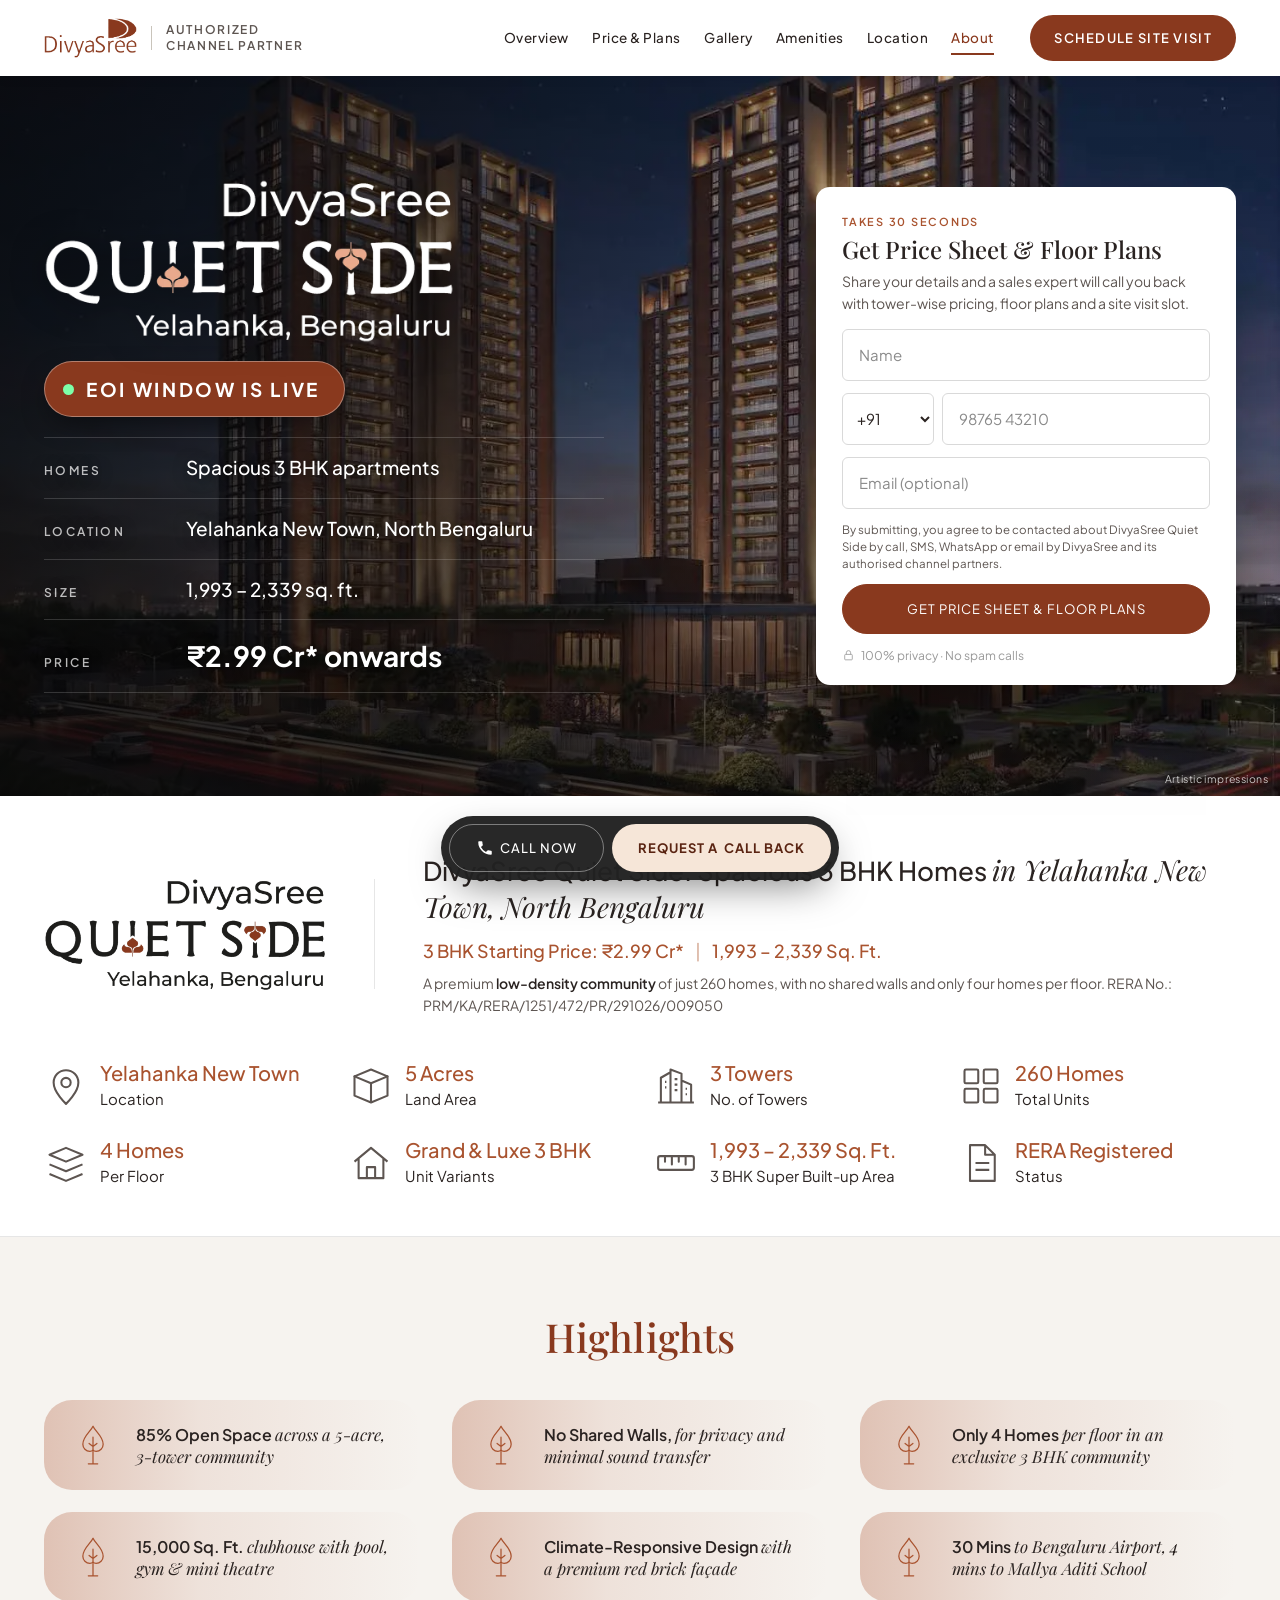
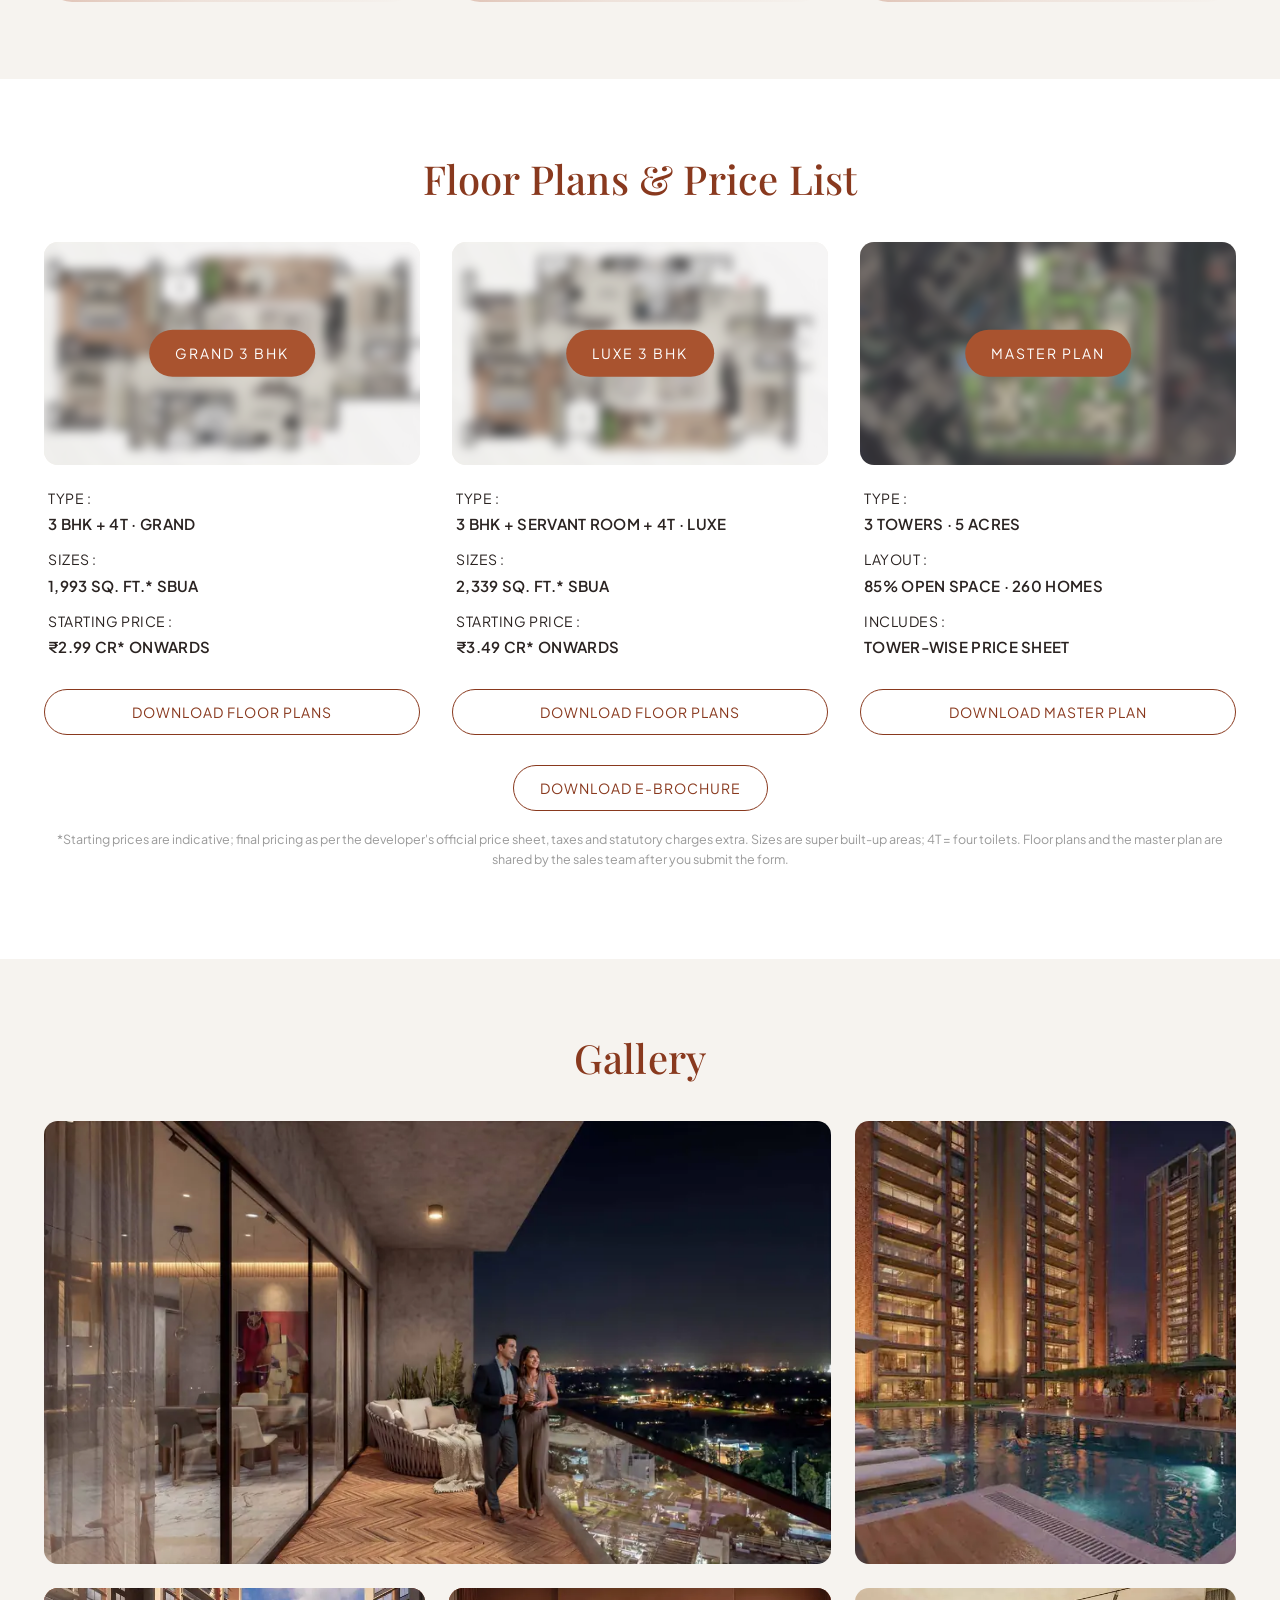
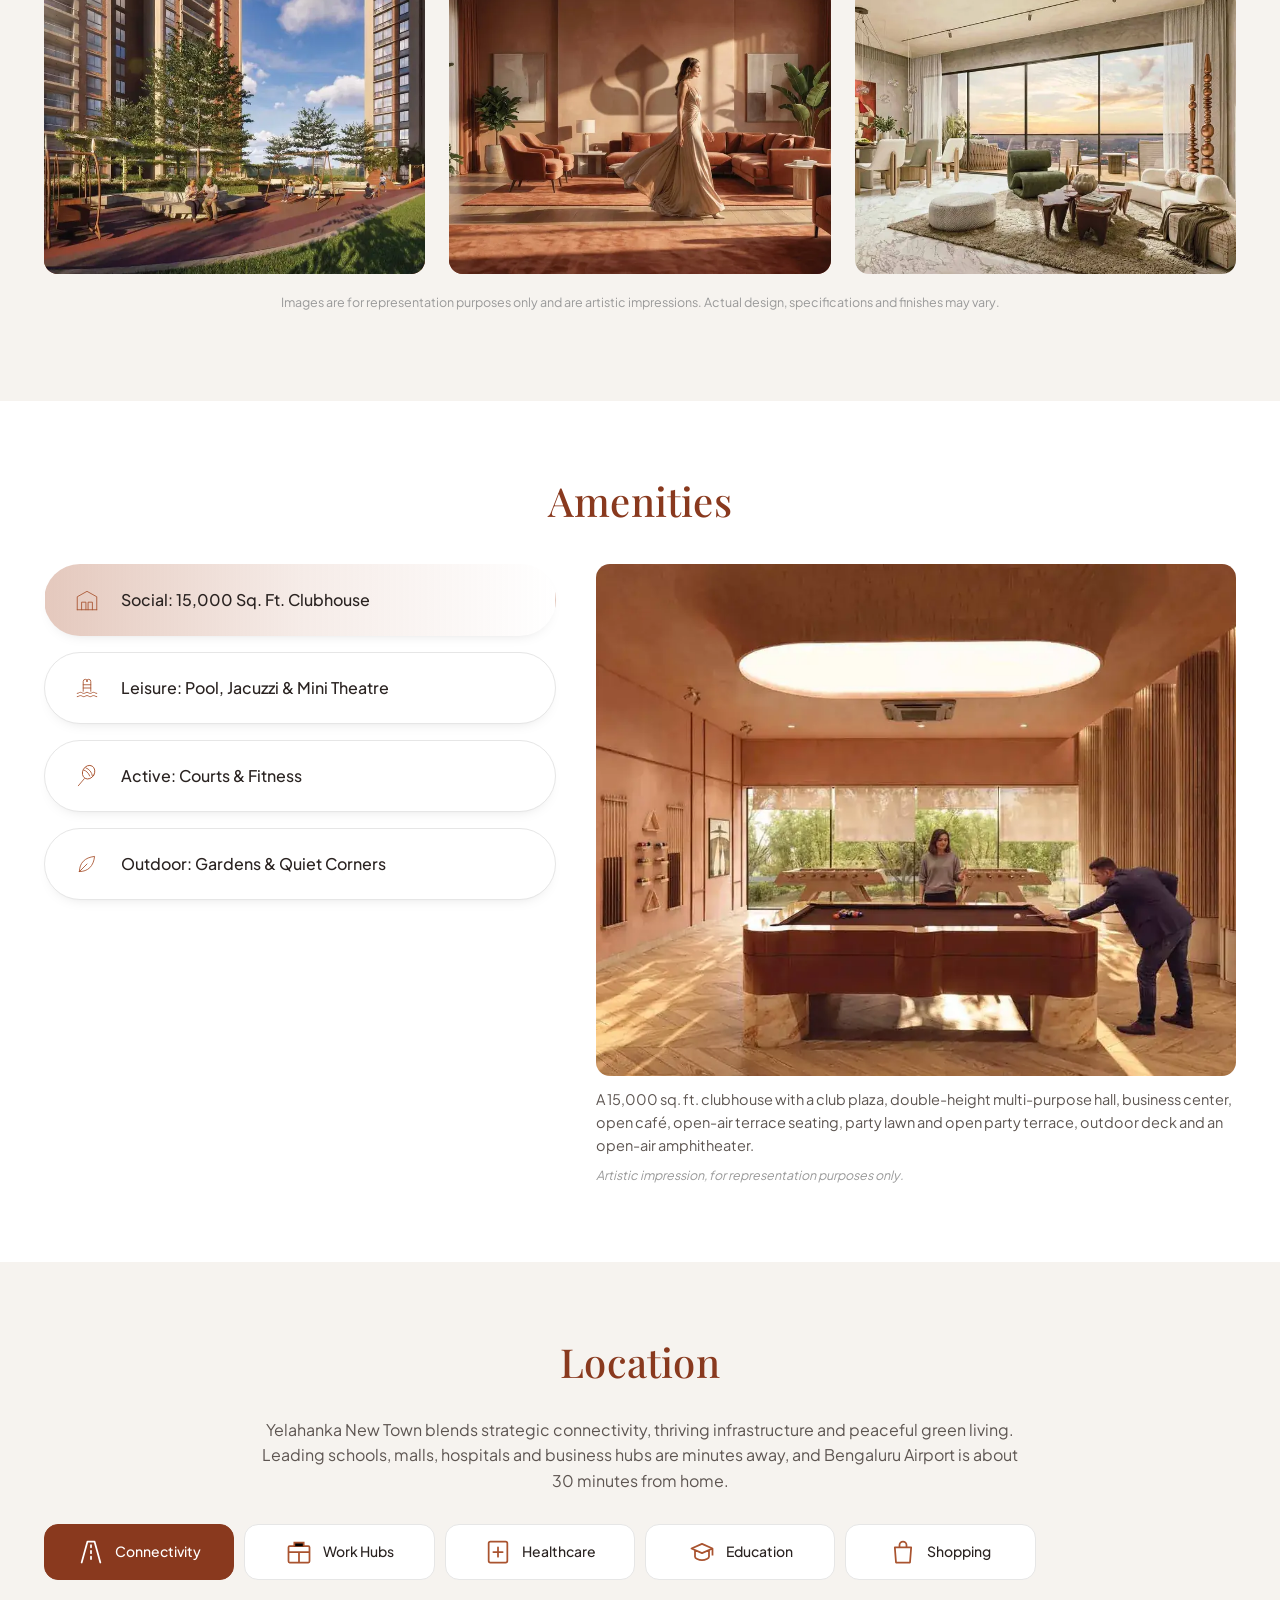
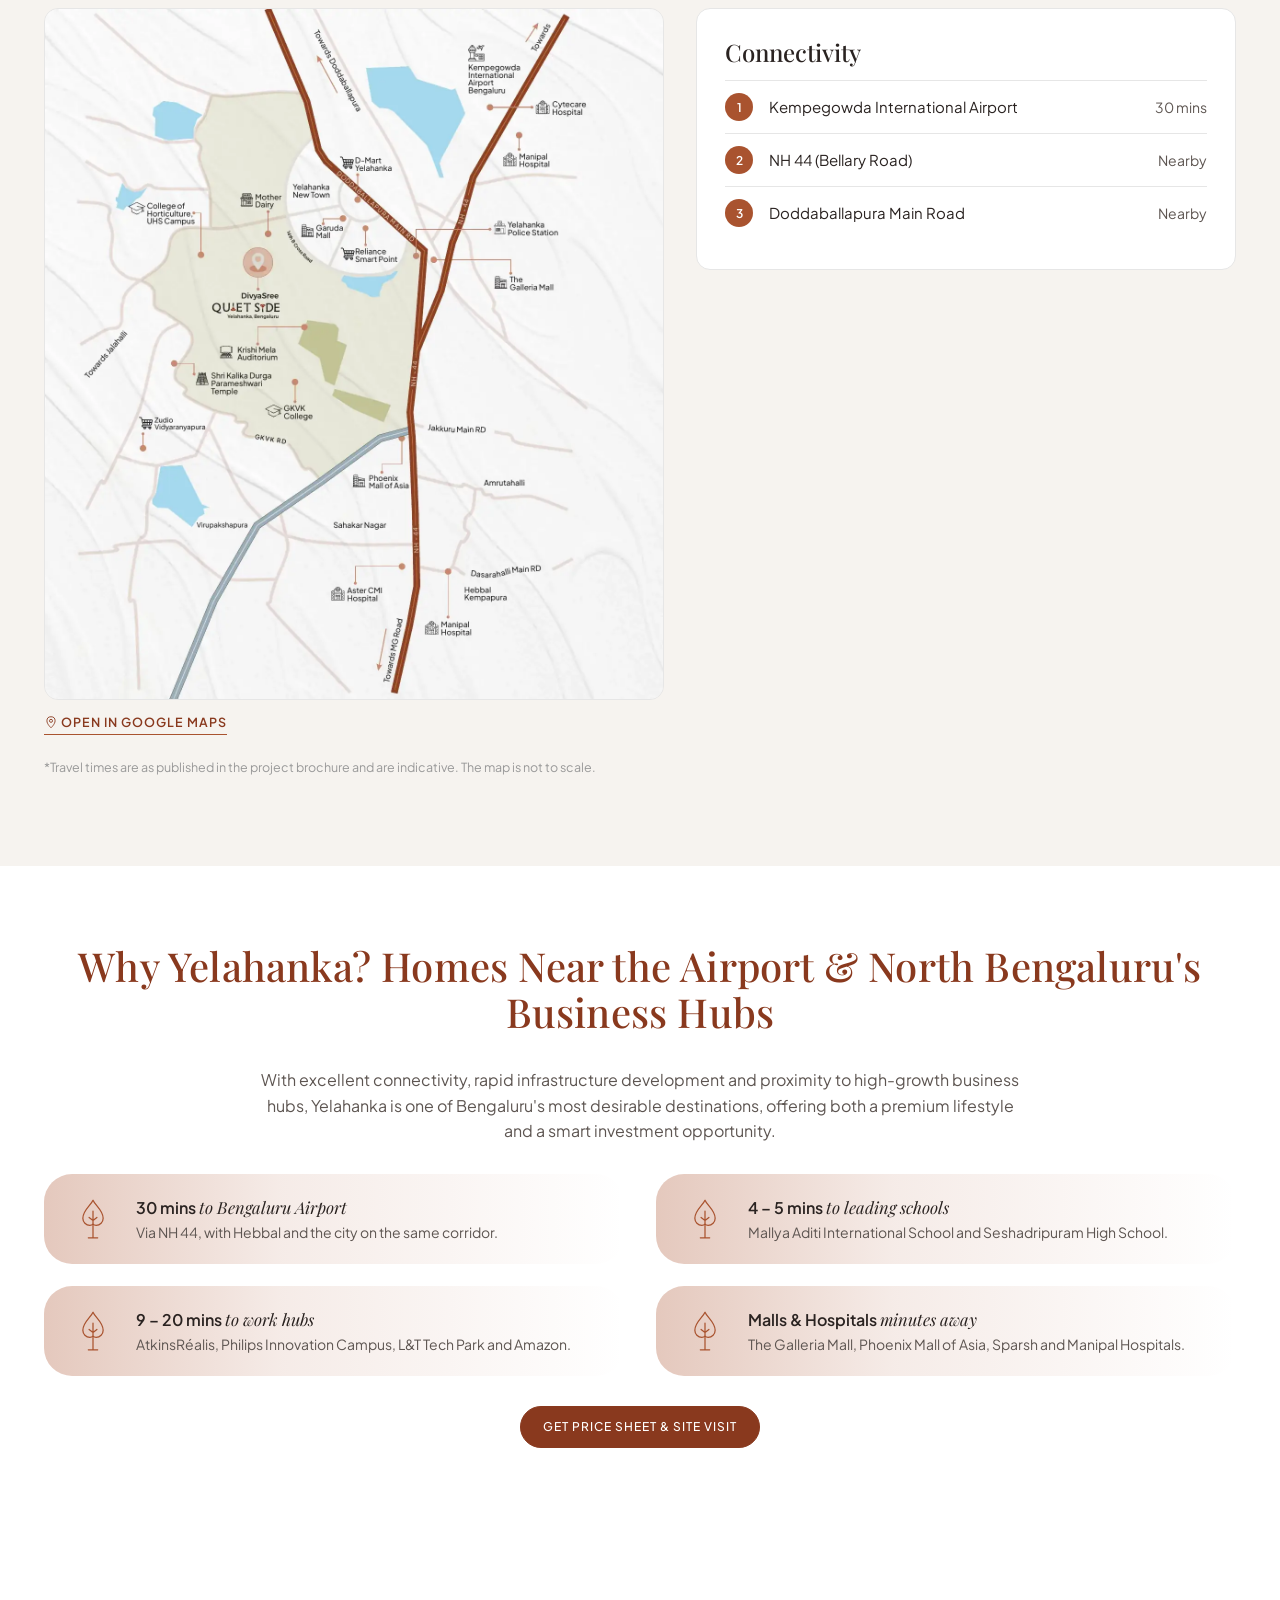
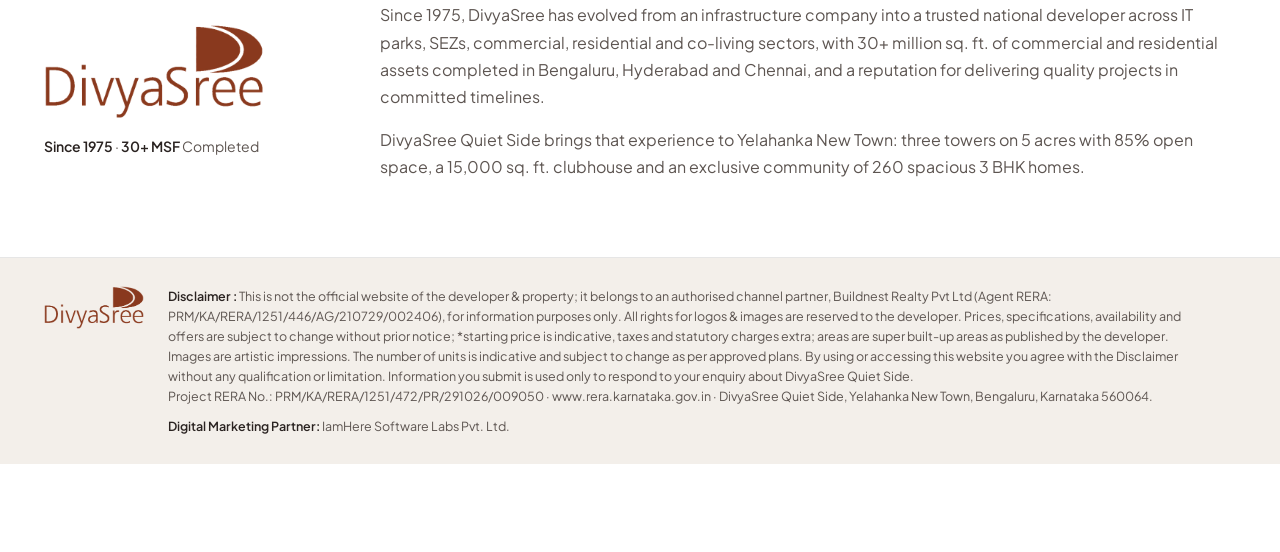
==== commit 3b2a9f7a: "Hero: prominent 'EOI Window Is Live' badge above the spec table Co-Authored-By: Claude Fable 5.2 <no" ====
--- a/index.html
+++ b/index.html
@@ -29,7 +29,7 @@
 <link rel="preload" as="font" type="font/woff2" href="assets/fonts/plus-jakarta-sans-latin-wght-normal.woff2" crossorigin>
 <link rel="preload" as="font" type="font/woff2" href="assets/fonts/playfair-display-latin-wght-normal.woff2" crossorigin>
 <link rel="preload" as="image" href="assets/img/quiet-side-logo-light.webp">
-<!-- inline:css (generated from assets/css/styles.css by tools/build.py) --><style>@font-face{font-family: "Plus Jakarta Sans";font-style: normal;font-weight: 200 800;font-display: swap;src: url("assets/fonts/plus-jakarta-sans-latin-wght-normal.woff2") format("woff2");unicode-range: U+0000-00FF,U+0131,U+0152-0153,U+02BB-02BC,U+02C6,U+02DA,U+02DC,U+0304,U+0308,U+0329,U+2000-206F,U+20AC,U+2122,U+2191,U+2193,U+2212,U+2215,U+FEFF,U+FFFD}@font-face{font-family: "Plus Jakarta Sans";font-style: normal;font-weight: 200 800;font-display: swap;src: url("assets/fonts/plus-jakarta-sans-latin-ext-wght-normal.woff2") format("woff2");unicode-range: U+0100-02BA,U+02BD-02C5,U+02C7-02CC,U+02CE-02D7,U+02DD-02FF,U+0304,U+0308,U+0329,U+1D00-1DBF,U+1E00-1E9F,U+1EF2-1EFF,U+2020,U+20A0-20AB,U+20AD-20C0,U+2113,U+2C60-2C7F,U+A720-A7FF}@font-face{font-family: "Playfair Display";font-style: normal;font-weight: 400 900;font-display: swap;src: url("assets/fonts/playfair-display-latin-wght-normal.woff2") format("woff2");unicode-range: U+0000-00FF,U+0131,U+0152-0153,U+02BB-02BC,U+02C6,U+02DA,U+02DC,U+0304,U+0308,U+0329,U+2000-206F,U+20AC,U+2122,U+2191,U+2193,U+2212,U+2215,U+FEFF,U+FFFD}@font-face{font-family: "Playfair Display";font-style: normal;font-weight: 400 900;font-display: swap;src: url("assets/fonts/playfair-display-latin-ext-wght-normal.woff2") format("woff2");unicode-range: U+0100-02BA,U+02BD-02C5,U+02C7-02CC,U+02CE-02D7,U+02DD-02FF,U+0304,U+0308,U+0329,U+1D00-1DBF,U+1E00-1E9F,U+1EF2-1EFF,U+2020,U+20A0-20AB,U+20AD-20C0,U+2113,U+2C60-2C7F,U+A720-A7FF}@font-face{font-family: "Playfair Display";font-style: italic;font-weight: 400 900;font-display: swap;src: url("assets/fonts/playfair-display-latin-wght-italic.woff2") format("woff2");unicode-range: U+0000-00FF,U+0131,U+0152-0153,U+02BB-02BC,U+02C6,U+02DA,U+02DC,U+0304,U+0308,U+0329,U+2000-206F,U+20AC,U+2122,U+2191,U+2193,U+2212,U+2215,U+FEFF,U+FFFD}:root{--ink: #212529;--grey: #999999;--grey-2: #555960;--beige: #9a7440;--beige-soft: rgba(154, 116, 64, .30);--beige-faint: rgba(154, 116, 64, .16);--navy: #1f3a33;--dark: #222222;--band: #f9f9f9;--band-2: #f8f7f7;--white: #ffffff;--line: #e6e6e6;--serif: "Source Serif 4", "Chronicle Display", Georgia, "Times New Roman", serif;--sans: "Figtree", "Ringside", system-ui, -apple-system, "Segoe UI", sans-serif;--wrap: 1296px;--gutter: clamp(16px, 4vw, 44px);--header-h: 76px;--radius: 14px;--pill: 50px;color-scheme: light}*, *::before, *::after{box-sizing: border-box}[hidden]{display: none !important}html{scroll-behavior: smooth;scroll-padding-top: calc(var(--header-h) + 12px);-webkit-text-size-adjust: 100%;font-synthesis-weight: none}body{margin: 0;font-family: var(--sans);font-weight: 400;font-size: 16px;line-height: 1.6;color: var(--ink);background: var(--white);overflow-x: hidden}img{max-width: 100%;height: auto;display: block}a{color: inherit}button{font: inherit;color: inherit;cursor: pointer}h1, h2, h3{margin: 0;font-weight: 500;line-height: 1.15}p{margin: 0 0 1em}.sprite{position: absolute;width: 0;height: 0;overflow: hidden}.sr-only{position: absolute;width: 1px;height: 1px;overflow: hidden;clip: rect(0 0 0 0)}.skip{position: absolute;left: -999px;top: 8px;background: var(--white);padding: 8px 14px;z-index: 100}.skip:focus{left: 8px}a:focus-visible, button:focus-visible, [tabindex]:focus-visible{outline: 2px solid var(--beige);outline-offset: 3px}.wrap{width: 100%;max-width: var(--wrap);margin: 0 auto;padding: 0 var(--gutter)}.center{text-align: center}.section{padding: clamp(48px, 6vw, 80px) 0}.display{font-family: var(--serif);font-weight: 600;font-size: clamp(32px, 3.4vw, 40px);line-height: 1.15;color: var(--ink);margin-bottom: clamp(26px, 3.5vw, 40px)}.fineprint{font-size: 12.5px;color: var(--grey);margin-top: 18px;line-height: 1.6}.btn{white-space: nowrap;display: inline-flex;align-items: center;justify-content: center;gap: 8px;min-height: 42px;padding: 0 22px;border: 1px solid var(--dark);border-radius: var(--pill);background: var(--dark);color: #fff;font-size: 12px;font-weight: 500;letter-spacing: 1px;text-transform: uppercase;text-decoration: none;transition: background-color .2s, transform .2s, box-shadow .2s}.btn:hover{background: #000;transform: translateY(-1px);box-shadow: 0 10px 20px -12px rgba(0,0,0,.5)}.btn[disabled]{opacity: .65;cursor: progress}.btn-outline{display: inline-flex;align-items: center;justify-content: center;min-height: 46px;padding: 0 26px;border: 1px solid #000;border-radius: var(--pill);background: transparent;color: #000;font-size: 14px;font-weight: 400;letter-spacing: 1px;text-transform: uppercase;transition: background-color .2s, color .2s}.btn-outline:hover{background: var(--dark);color: #fff;border-color: var(--dark)}.site-header{position: sticky;top: 0;z-index: 40;background: var(--white);box-shadow: 0 2px 12px rgba(0,0,0,.06)}.header-inner{height: var(--header-h);display: flex;align-items: center;justify-content: space-between;gap: 16px}.brand{display: inline-flex;align-items: center;min-height: 44px}.brand img{height: 38px;width: auto;max-width: none}.phone-pill{display: inline-flex;align-items: center;gap: 10px;min-height: 44px;padding: 0 18px;border: 1px solid var(--ink);border-radius: var(--pill);font-size: 16px;font-weight: 500;text-decoration: none;letter-spacing: .01em;transition: background-color .2s, color .2s}.phone-pill:hover{background: var(--dark);color: #fff;border-color: var(--dark)}.flag{display: inline-flex;flex-direction: column;width: 22px;height: 15px;border-radius: 2px;overflow: hidden;box-shadow: 0 0 0 1px rgba(0,0,0,.08)}.flag i{flex: 1;display: block}.flag i:nth-child(1){background: #ff9933}.flag i:nth-child(2){background: #fff}.flag i:nth-child(3){background: #138808}@media (max-width: 480px){.brand img{height: 30px}.phone-pill{font-size: 14px;padding: 0 12px}}.banner{background: var(--dark)}.banner > img{width: 100%;height: clamp(260px, 56vw, 720px);object-fit: cover;object-position: 50% 42%}.intro-band{background: var(--white);padding: clamp(32px, 4.5vw, 56px) 0 clamp(28px, 4vw, 48px);border-bottom: 1px solid var(--line)}.intro-top{display: grid;gap: 22px;align-items: center;justify-items: center;text-align: center}.intro-logo img{width: 190px;height: auto}.intro-text h1{font-family: var(--sans);font-weight: 500;font-size: clamp(22px, 2.2vw, 26px);line-height: 1.3;color: var(--ink)}.intro-text h1 em{font-family: var(--serif);font-style: italic;font-weight: 300;font-size: 1.08em;color: var(--ink)}.intro-price{margin: 12px 0 0;font-size: clamp(15px, 1.4vw, 18px);font-weight: 500;color: var(--beige)}.intro-price i{font-style: normal;margin: 0 8px;color: #dccaa8}@media (min-width: 900px){.intro-top{grid-template-columns: auto auto 1fr;gap: 0;text-align: left;justify-items: stretch}.intro-top::before{content: "";grid-column: 2;grid-row: 1;width: 1px;height: 110px;background: var(--line);margin: 0 48px}.intro-logo{grid-column: 1;grid-row: 1;justify-self: center}.intro-text{grid-column: 3;grid-row: 1}}.kf-grid{list-style: none;margin: clamp(28px, 4vw, 44px) 0 0;padding: 0;display: grid;grid-template-columns: repeat(2, minmax(0, 1fr));gap: 22px 16px}.kf-grid li{display: flex;align-items: center;gap: 12px;min-width: 0}.kf-grid svg{flex: 0 0 auto;width: 36px;height: 36px;color: var(--grey-2)}.kf-grid strong{display: block;font-weight: 500;font-size: 16px;line-height: 1.25;color: var(--beige)}.kf-grid span{display: block;margin-top: 2px;font-size: 13.5px;color: var(--ink)}@media (min-width: 900px){.kf-grid{grid-template-columns: repeat(4, 1fr);gap: 26px 28px}.kf-grid svg{width: 44px;height: 44px}.kf-grid strong{font-size: 20px}.kf-grid span{font-size: 15px}}.highlights{background: var(--band)}.hl-grid{list-style: none;margin: 0;padding: 0;display: grid;grid-template-columns: 1fr;gap: 16px}.hl-grid li{display: flex;align-items: center;gap: 18px;min-height: 90px;padding: 18px 24px;border-radius: 28px;background: linear-gradient(90deg, var(--beige-soft) 0%, var(--beige-faint) 41%, rgba(185,104,78,0) 100%)}.hl-grid svg{flex: 0 0 auto;width: 50px;height: 50px;color: var(--beige)}.hl-grid p{margin: 0;font-size: 16px;line-height: 1.35;color: var(--ink)}.hl-grid strong{font-weight: 600}.hl-grid em{font-family: var(--serif);font-style: italic;font-weight: 400;font-size: 1.04em}@media (min-width: 700px){.hl-grid{grid-template-columns: repeat(2, 1fr);gap: 20px 24px}}@media (min-width: 1100px){.hl-grid{grid-template-columns: repeat(3, 1fr);gap: 22px 32px}}.units{background: var(--white)}.unit-grid{display: grid;grid-template-columns: 1fr;gap: 24px}.unit-card{background: var(--band);border-radius: var(--radius);overflow: hidden;display: flex;flex-direction: column}.unit-media{position: relative;aspect-ratio: 4 / 3;background: var(--dark)}.unit-media img{width: 100%;height: 100%;object-fit: cover}.unit-media::after{content: "";position: absolute;inset: 0;background: linear-gradient(0deg, rgba(0,0,0,.72) 0%, rgba(0,0,0,.1) 55%, transparent 100%)}.unit-badge{position: absolute;top: 14px;right: 14px;z-index: 1;background: var(--navy);color: #fff;font-size: 12px;font-weight: 500;letter-spacing: .04em;text-transform: uppercase;padding: 7px 14px;border-radius: var(--pill)}.unit-title{position: absolute;left: 0;right: 0;bottom: 0;z-index: 1;padding: 16px 18px;color: #fff}.unit-title h3{font-family: var(--serif);font-weight: 600;font-size: 20px;letter-spacing: .02em;text-transform: uppercase}.unit-title p{margin: 4px 0 0;font-size: 15px;font-weight: 500}.unit-facts{list-style: none;margin: 0;padding: 18px 18px 8px;display: grid;gap: 12px}.unit-facts li{display: flex;align-items: center;gap: 10px;font-size: 15px;color: var(--ink)}.unit-facts svg{flex: 0 0 auto;color: var(--ink)}.unit-card .btn{margin: 10px 18px 20px;align-self: flex-start}@media (min-width: 700px){.unit-grid{grid-template-columns: repeat(2, 1fr)}}@media (min-width: 1000px){.unit-grid{grid-template-columns: repeat(3, 1fr)}}.gallery-sec{background: var(--band)}.g-grid{display: grid;grid-template-columns: 1fr;gap: 20px}.g-grid button{display: block;width: 100%;padding: 0;border: 0;border-radius: var(--radius);overflow: hidden;background: var(--dark);cursor: zoom-in}.g-grid img{width: 100%;aspect-ratio: 4 / 3;object-fit: cover;transition: transform .7s ease}.g-grid button:hover img{transform: scale(1.04)}@media (min-width: 700px){.g-grid{grid-template-columns: repeat(2, 1fr)}}@media (min-width: 1000px){.g-grid{grid-template-columns: repeat(3, 1fr);gap: 24px}}.amenities{background: var(--white)}.am-split{display: grid;gap: 28px;align-items: start}.am-tabs{list-style: none;margin: 0;padding: 0;display: grid;gap: 16px}.am-tab{display: flex;align-items: center;gap: 14px;width: 100%;min-height: 72px;padding: 0 22px;border: 1px solid var(--line);border-radius: var(--pill);background: var(--white);text-align: left;font-size: 16px;font-weight: 500;color: var(--ink);box-shadow: 0 6px 16px -12px rgba(0,0,0,.25);transition: background .25s, border-color .25s}.am-tab:hover{border-color: var(--beige)}.am-tab.is-active{border-color: transparent;background: linear-gradient(90deg, var(--beige-soft) 0%, var(--beige-faint) 50%, rgba(185,104,78,0) 100%), var(--white)}.am-ic{flex: 0 0 auto;width: 40px;height: 40px;display: grid;place-items: center;color: var(--beige)}.am-panels{position: relative}.am-panel{margin: 0}.am-panel img{width: 100%;aspect-ratio: 4 / 3;object-fit: cover;border-radius: var(--radius)}.am-panel figcaption{margin-top: 12px;font-size: 14.5px;color: var(--grey-2)}@media (min-width: 900px){.am-split{grid-template-columns: 1fr 1.25fr;gap: 40px}.am-panel img{aspect-ratio: 4 / 3.2}}.pricing{background: var(--band)}.fp-grid{display: grid;grid-template-columns: 1fr;gap: 32px}.fp-card{min-width: 0;display: flex;flex-direction: column}.fp-img{position: relative;display: block;width: 100%;aspect-ratio: 16 / 9.5;padding: 0;border: 0;border-radius: var(--radius);background: #f5ece8;overflow: hidden;cursor: pointer}.fp-img img{width: 100%;height: 100%;object-fit: cover;object-position: 50% 40%;filter: blur(5px);opacity: .85;transform: scale(1.1);transition: filter .4s}.fp-img:hover img{filter: blur(3px)}.fp-pill{position: absolute;left: 50%;top: 50%;transform: translate(-50%, -50%);background: var(--beige);color: #fff;padding: 12px 26px;border-radius: var(--pill);font-size: 14px;font-weight: 400;letter-spacing: .14em;text-transform: uppercase;white-space: nowrap}.fp-info{margin: 22px 0 18px;padding: 0 4px}.fp-info div{margin-bottom: 12px}.fp-info dt{font-size: 14px;letter-spacing: .04em;text-transform: uppercase;color: var(--ink)}.fp-info dd{margin: 3px 0 0;font-size: 15px;font-weight: 600;letter-spacing: .02em;text-transform: uppercase;color: var(--ink)}.fp-card .btn-outline{margin-top: auto;width: 100%}@media (min-width: 700px){.fp-grid{grid-template-columns: repeat(2, 1fr);gap: 36px 28px}}@media (min-width: 1000px){.fp-grid{grid-template-columns: repeat(3, 1fr);gap: 32px}}.about{background: var(--white)}.about-grid{display: grid;gap: 28px;align-items: center}.about-logo img{width: 220px;height: auto}.about-logo p{margin: 16px 0 0;font-size: 14px;color: var(--grey-2)}.about-logo strong{color: var(--ink);font-weight: 600}.about-text p{font-size: 16px;color: var(--grey-2);line-height: 1.7}.about-text p:last-child{margin-bottom: 0}@media (min-width: 900px){.about-grid{grid-template-columns: 280px 1fr;gap: 56px}}.contact{background: var(--white);border-top: 1px solid var(--line)}.contact-grid{display: grid;gap: 32px}.eyebrow{margin: 0 0 6px;font-size: 16px;letter-spacing: .14em;text-transform: uppercase;color: var(--grey-2)}.contact .display{margin-bottom: 14px}.contact-sub{color: var(--grey-2);max-width: 44ch}.form-label{margin: 0 0 20px;padding-bottom: 10px;font-size: 14px;font-weight: 600;letter-spacing: .08em;text-transform: uppercase;color: var(--ink);border-bottom: 1px solid var(--line);position: relative}.form-label::after{content: "";position: absolute;left: 0;bottom: -1px;width: 110px;height: 2px;background: var(--beige)}@media (min-width: 900px){.contact-grid{grid-template-columns: 1fr 1.1fr;gap: 64px;align-items: start}}.site-footer{background: var(--band-2);color: var(--grey-2);padding: 28px 0 calc(96px + env(safe-area-inset-bottom));font-size: 13px;border-top: 1px solid var(--line)}.foot-grid{display: grid;gap: 18px;align-items: start}.foot-mark{width: 84px;height: auto}.foot-partner{margin: 0 0 8px;font-size: 13.5px;color: var(--ink)}.disclaimer{margin: 0;font-size: 12.5px;line-height: 1.6;color: var(--grey-2)}.disclaimer strong{color: var(--ink);font-weight: 600}.disclaimer a{color: var(--ink)}.foot-links{display: flex;gap: 14px;font-size: 13.5px}.foot-links a{color: var(--ink);text-decoration: none}.foot-links a:hover{text-decoration: underline}@media (min-width: 900px){.foot-grid{grid-template-columns: 100px 1fr auto;gap: 24px}.site-footer{padding-bottom: 28px}}.side-tab{display: none;position: fixed;right: 0;top: 40%;z-index: 44;width: 48px;height: 160px;padding: 0;border: 0;border-radius: 10px 0 0 10px;background: var(--dark);color: #fff;transition: background-color .2s}.side-tab span{display: block;transform: rotate(-90deg);white-space: nowrap;font-size: 12px;font-weight: 500;letter-spacing: 2px;text-transform: uppercase}.side-tab:hover{background: #000}@media (min-width: 900px){.side-tab{display: grid;place-items: center}}.wa-float{position: fixed;left: 20px;bottom: 92px;z-index: 44;width: 52px;height: 52px;border-radius: 50%;display: grid;place-items: center;background: #25d366;color: #fff;box-shadow: 0 10px 24px -8px rgba(0,0,0,.5)}@media (min-width: 900px){.wa-float{bottom: 28px;left: 24px}}.action-bar{position: fixed;z-index: 45;left: 0;right: 0;bottom: 0;display: flex;gap: 8px;padding: 10px 12px calc(10px + env(safe-area-inset-bottom));background: rgba(34,34,34,.97);transform: translateY(110%);transition: transform .25s ease}.action-bar.is-visible{transform: none}.action-bar > *{flex: 1 1 0;min-height: 46px;display: inline-flex;align-items: center;justify-content: center;gap: 6px;border-radius: var(--pill);font-weight: 500;font-size: 13px;letter-spacing: 1px;text-transform: uppercase;text-decoration: none}.action-bar a{color: #fff;border: 1px solid rgba(255,255,255,.4)}.action-bar .mb-wa{color: #fff;background: #25d366;border-color: #25d366}.action-bar button{flex-grow: 1.4;border: 0;background: #fff;color: var(--dark)}@media (min-width: 900px){.action-bar{display: none}}.form-title{font-family: var(--serif);font-weight: 600;font-size: 28px;line-height: 1.15;margin-bottom: 6px}.form-lede{font-size: 14px;color: var(--grey-2);margin-bottom: 18px}.lead-form{display: grid;gap: 14px}.field{margin: 0;padding: 0;border: 0;min-width: 0}.field legend{display: block;font-size: 13px;font-weight: 500;margin-bottom: 8px;color: var(--ink);padding: 0}.opt{font-weight: 400;color: var(--grey)}.lead-form input[type=text], .lead-form input[type=tel], .lead-form input[type=email], .lead-form select{width: 100%;height: 52px;padding: 0 16px;border: 1px solid #d9d9d9;border-radius: 6px;background: #fff;font: inherit;font-size: 15px;color: var(--ink)}.lead-form input::placeholder{color: #8a8a8a}.lead-form input:focus, .lead-form select:focus{outline: none;border-color: var(--beige);box-shadow: 0 0 0 3px rgba(185,104,78,.25)}.lead-form input[aria-invalid="true"]{border-color: #b3261e}.phone-row{display: grid;grid-template-columns: 92px 1fr;gap: 8px}.phone-row select{padding: 0 10px}.chips{display: flex;flex-wrap: wrap;gap: 8px}.chips legend{width: 100%}.chips label{position: relative;margin: 0}.chips input{position: absolute;opacity: 0;inset: 0;margin: 0;cursor: pointer}.chips label span{display: inline-flex;align-items: center;min-height: 42px;padding: 0 16px;border: 1px solid #d9d9d9;border-radius: var(--pill);font-size: 13.5px;background: #fff;transition: background-color .15s, border-color .15s, color .15s}.chips label input:checked + span{background: var(--dark);color: #fff;border-color: var(--dark)}.chips input:focus-visible + span{outline: 2px solid var(--beige);outline-offset: 2px}.consent{display: grid;grid-template-columns: 20px 1fr;gap: 10px;align-items: center;font-size: 12.5px;color: var(--grey-2);line-height: 1.5;min-height: 44px}.consent input{width: 18px;height: 18px;margin: 0;accent-color: var(--dark)}.err{margin: 4px 0 0;font-size: 12.5px;color: #b3261e}.err:empty{display: none}.form-status{margin: 0;font-size: 13.5px}.form-status:empty{display: none}.form-status.is-error{color: #8c1d18;background: #fbeceb;padding: 10px 12px;border-radius: 6px}.form-status a{font-weight: 600}.hp{position: absolute !important;left: -9999px;width: 1px;height: 1px;overflow: hidden}.btn-submit{justify-self: start;min-width: 140px}.form-success{text-align: left;padding: 6px 0}.form-success h4{font-family: var(--serif);font-size: 24px;font-weight: 600;margin: 0 0 8px}.form-success p{font-size: 14px;color: var(--grey-2)}.form-success .tick{width: 44px;height: 44px;border-radius: 50%;background: var(--beige);display: grid;place-items: center;margin-bottom: 14px;color: #fff}.form-success .btn-dark{display: inline-flex;align-items: center;min-height: 42px;padding: 0 22px;border-radius: var(--pill);background: var(--dark);color: #fff;border: 0;font-size: 12px;letter-spacing: 1px;text-transform: uppercase}dialog{border: 0;padding: 0}dialog::backdrop{background: rgba(0, 0, 0, .7)}.modal{width: min(480px, calc(100% - 24px));max-height: calc(100svh - 24px);border-radius: 14px;background: var(--white);color: var(--ink);overflow: auto;box-shadow: 0 40px 100px -30px rgba(0,0,0,.6)}.modal[open]{animation: pop .3s ease}@keyframes pop{from{opacity: 0;transform: translateY(12px) scale(.98)}to{opacity: 1;transform: none}}.modal-inner{padding: 30px 26px 24px}.modal-logo{width: 120px;height: auto;margin: 0 auto 18px}.modal-inner .form-title, .modal-inner .form-lede{text-align: center}.assure{display: flex;align-items: center;justify-content: center;gap: 6px;margin: 14px 0 0;font-size: 12px;color: var(--grey)}.modal .btn-submit{justify-self: stretch;width: 100%;background: var(--dark);color: #fff;border-color: var(--dark);font-size: 13px}.modal-close{position: absolute;top: 10px;right: 10px;width: 40px;height: 40px;border: 0;border-radius: 50%;background: rgba(0,0,0,.06);color: var(--ink);display: grid;place-items: center;z-index: 3}.modal-close:hover{background: rgba(0,0,0,.12)}.lightbox{width: 100vw;height: 100svh;max-width: none;max-height: none;background: rgba(15, 15, 15, .96);color: #fff}.lightbox[open]{display: grid;place-items: center}.lightbox figure{margin: 0;max-width: min(1400px, 94vw)}.lightbox img{max-height: 82svh;width: auto;margin: 0 auto;background: #fff}.lightbox figcaption{color: #cfc8c1;text-align: center;margin-top: 10px;font-size: 14px}.lightbox .modal-close{background: rgba(255,255,255,.12);color: #fff}.lb-nav{position: absolute;top: 50%;transform: translateY(-50%);width: 48px;height: 64px;background: rgba(255,255,255,.08);border: 0;color: #fff;font-size: 36px}.lb-prev{left: 8px}.lb-next{right: 8px}.noscript{position: fixed;bottom: 0;left: 0;right: 0;background: #f6e6df;padding: 12px;text-align: center;margin: 0;z-index: 99}section[id]{scroll-margin-top: calc(var(--header-h) + 8px)}html:not(.ss-editing) [data-edit]:empty{display: none}.review-mode [data-review]{outline: 2px dashed #d97706;outline-offset: 4px}@media (prefers-reduced-motion: reduce){html{scroll-behavior: auto}*, *::before, *::after{transition: none !important;animation: none !important}}.unit-media{overflow: hidden}.unit-media img{position: absolute;inset: 0}.unit-media img[height="3845"]{object-position: 50% 70%}#am-relax img{object-position: 50% 78%}.pricing{background: var(--white)}.location{background: var(--band);color: var(--ink)}.loc-intro{max-width: 760px;margin: -8px auto 30px;text-align: center;color: var(--grey-2);font-size: 16px}.loc-tabs{list-style: none;margin: 0 0 28px;padding: 0;display: grid;grid-template-columns: repeat(3, 1fr);gap: 10px}.loc-tab{width: 100%;min-height: 64px;display: flex;flex-direction: column;align-items: center;justify-content: center;gap: 6px;padding: 10px 8px;border: 1px solid var(--line);border-radius: var(--radius);background: var(--white);font-size: 13px;font-weight: 500;color: var(--ink);transition: background .25s, border-color .25s, color .25s}.loc-tab svg{color: var(--beige)}.loc-tab:hover{border-color: var(--beige)}.loc-tab.is-active{background: var(--dark);border-color: var(--dark);color: #fff}.loc-tab.is-active svg{color: #fff}.loc-split{display: grid;gap: 24px;align-items: start}.loc-map{margin: 0}.loc-map button{display: block;width: 100%;padding: 0;border: 1px solid var(--line);border-radius: var(--radius);background: #fff;overflow: hidden;cursor: zoom-in}.loc-map img{width: 100%;height: auto}.loc-panels{background: var(--white);border: 1px solid var(--line);border-radius: var(--radius);padding: 24px 22px}.loc-panel h3{font-family: var(--serif);font-weight: 600;font-size: 24px;margin-bottom: 14px}.loc-items{list-style: none;margin: 0;padding: 0}.loc-items li{display: grid;grid-template-columns: 32px 1fr auto;align-items: center;gap: 12px;padding: 12px 0;border-top: 1px solid var(--line);font-size: 15px}.loc-no{width: 28px;height: 28px;border-radius: 50%;background: var(--beige);color: #fff;font-size: 12px;font-weight: 600;display: grid;place-items: center}.loc-name{color: var(--ink)}.loc-time{color: var(--grey-2);white-space: nowrap;font-size: 14px}.location .fineprint{margin-top: 22px}@media (min-width: 700px){.loc-tabs{grid-template-columns: repeat(6, 1fr)}.loc-tab{flex-direction: row;gap: 10px;min-height: 56px;font-size: 14px}}@media (min-width: 900px){.loc-split{grid-template-columns: 1.15fr 1fr;gap: 32px}.loc-panels{padding: 30px 28px}}.modal{width: min(880px, calc(100% - 24px));border-radius: 16px;overflow: hidden auto}.modal-grid{display: grid;grid-template-columns: 1fr}.modal-offer{position: relative;min-height: 190px;background: var(--dark);color: #fff;overflow: hidden}.modal-photo{position: absolute;inset: 0;width: 100%;height: 100%;object-fit: cover;object-position: 50% 20%}.modal-offer-inner{position: relative;z-index: 1;height: 100%;display: flex;flex-direction: column;justify-content: flex-end;padding: 22px 22px 20px;background: linear-gradient(180deg, rgba(10,10,10,.25) 0%, rgba(10,10,10,.6) 45%, rgba(10,10,10,.92) 100%)}.modal-offer .modal-logo{width: 96px;margin: 0 0 12px}.modal-eyebrow{margin: 0 0 6px;font-size: 11px;letter-spacing: .16em;text-transform: uppercase;color: var(--beige)}.modal-offer h3{font-family: var(--serif);font-weight: 600;font-size: 22px;line-height: 1.2;margin-bottom: 12px}.modal-perks, .modal-trust{list-style: none;margin: 0;padding: 0}.modal-perks{display: none;gap: 8px}.modal-perks li{display: flex;align-items: center;gap: 10px;font-size: 14px;color: #eee8e1}.modal-perks svg{flex: 0 0 auto;color: var(--beige)}.modal-trust{display: flex;gap: 18px;margin-top: 16px;padding-top: 14px;border-top: 1px solid rgba(255,255,255,.2)}.modal-trust li{font-size: 11px;line-height: 1.3;color: #d9d4ce}.modal-trust strong{display: block;font-size: 16px;font-weight: 600;color: #fff}.modal-inner{padding: 24px 22px 20px}.modal-tag{margin: 0 0 6px;font-size: 11.5px;font-weight: 600;letter-spacing: .14em;text-transform: uppercase;color: var(--beige)}.modal-inner .form-title, .modal-inner .form-lede{text-align: left}.modal-inner .form-title{font-size: 26px}.modal .btn-submit{min-height: 52px;font-size: 13px}.modal .assure{justify-content: flex-start;text-align: left}.modal .lead-form{gap: 12px}@media (min-width: 860px){.modal-grid{grid-template-columns: 400px 1fr;min-height: 560px}.modal-offer{min-height: 0}.modal-offer-inner{padding: 30px 28px 26px}.modal-perks{display: grid}.modal-offer h3{font-size: 26px}.modal-inner{padding: 34px 32px 26px;display: flex;flex-direction: column;justify-content: center}.modal-close{background: rgba(0,0,0,.06)}}.ty{background: var(--band);min-height: calc(100vh - var(--header-h));display: grid;place-items: start center;padding: clamp(40px, 6vw, 80px) 0}.ty-card{background: var(--white);border-radius: 16px;box-shadow: 0 30px 60px -40px rgba(0,0,0,.35);max-width: 760px;width: 100%;padding: clamp(28px, 5vw, 56px);text-align: center}.ty-tick{width: 64px;height: 64px;border-radius: 50%;background: var(--beige);color: #fff;display: grid;place-items: center;margin: 0 auto 18px}.ty-card .display{margin-bottom: 10px}.ty-lede{font-size: 17px;color: var(--grey-2);max-width: 52ch;margin: 0 auto 26px}.ty-steps{list-style: none;margin: 0 auto 30px;padding: 0;display: grid;gap: 12px;text-align: left;max-width: 520px}.ty-steps li{display: grid;grid-template-columns: 32px 1fr;gap: 12px;align-items: start;font-size: 15px;color: var(--ink)}.ty-steps .no{width: 28px;height: 28px;border-radius: 50%;background: var(--dark);color: #fff;font-size: 12px;font-weight: 600;display: grid;place-items: center;margin-top: 1px}.ty-actions{display: flex;flex-wrap: wrap;justify-content: center;gap: 12px;margin-bottom: 8px}.ty-actions .btn, .ty-actions .btn-outline{min-height: 48px}.ty-plans{margin-top: 36px;padding-top: 28px;border-top: 1px solid var(--line);text-align: left}.ty-plans h2{font-family: var(--serif);font-weight: 600;font-size: 24px;margin-bottom: 6px;text-align: center}.ty-plans > p{text-align: center;color: var(--grey-2);font-size: 14.5px;margin-bottom: 18px}.ty-grid{display: grid;grid-template-columns: 1fr;gap: 16px}.ty-grid figure{margin: 0;background: var(--band);border-radius: var(--radius);overflow: hidden}.ty-grid button{display: block;width: 100%;padding: 0;border: 0;background: #fff;cursor: zoom-in}.ty-grid figcaption{padding: 10px 14px 12px;font-size: 13.5px;color: var(--ink)}.ty-grid figcaption strong{display: block;font-weight: 600}.ty-back{display: inline-block;margin-top: 24px;font-size: 14px;color: var(--grey-2)}@media (min-width: 700px){.ty-grid{grid-template-columns: repeat(3, 1fr)}}.side-tab{width: 46px;height: auto;padding: 22px 0}.side-tab span{transform: none;writing-mode: vertical-rl;transform: rotate(180deg);display: inline-block;line-height: 1}.modal-close, .modal-close *{pointer-events: auto}.modal-close svg{pointer-events: none}.hero{position: relative;isolation: isolate}.hero > img{height: clamp(420px, 60vw, 760px)}.hero-shade{position: absolute;inset: 0;z-index: 0;background: linear-gradient(90deg, rgba(10,10,10,.55) 0%, rgba(10,10,10,.25) 45%, rgba(10,10,10,.15) 100%), linear-gradient(0deg, rgba(10,10,10,.5), transparent 40%)}.hero-grid{position: relative;z-index: 1;display: grid;gap: 22px;padding-top: 28px;padding-bottom: 28px}.hero-copy{color: #fff;text-align: center}.hero-eyebrow{margin: 0 0 10px;font-size: 11.5px;letter-spacing: .2em;text-transform: uppercase;color: var(--beige)}.hero-mark{width: clamp(150px, 20vw, 240px);height: auto;margin: 0 auto 14px;filter: drop-shadow(0 6px 18px rgba(0,0,0,.45))}.hero-line{margin: 0 0 6px;font-size: 15px;color: #f1ece6}.hero-price{margin: 0;font-family: var(--serif);font-size: 20px;font-weight: 600;color: #fff}.hero-form{background: var(--white);border-radius: var(--radius);padding: 22px 20px 18px;box-shadow: 0 40px 80px -30px rgba(0,0,0,.6);max-width: 440px;width: 100%;margin: 0 auto}.hf-tag{margin: 0 0 6px;font-size: 11px;font-weight: 600;letter-spacing: .16em;text-transform: uppercase;color: var(--beige)}.hero-form .form-title{font-size: 24px}.hero-form .form-lede{margin-bottom: 14px}.hero-form .lead-form{gap: 12px}.hero-form .btn-submit{justify-self: stretch;width: 100%;background: var(--dark);color: #fff;border-color: var(--dark);min-height: 50px;font-size: 13px}.hero-form .assure{justify-content: flex-start;margin-top: 12px}.hero-form .js-form-slot{min-height: 300px}@media (max-width: 899px){.hero{background: var(--white)}.hero > img{position: absolute;inset: 0;width: 100%;height: 100%}.hero-shade{background: linear-gradient(180deg, rgba(10,10,10,.35) 0%, rgba(10,10,10,.7) 100%)}.hero-grid{padding-top: 36px;padding-bottom: 36px}}@media (min-width: 900px){.hero > img{position: absolute;inset: 0;width: 100%;height: 100%}.hero{min-height: clamp(560px, 62vw, 720px);display: flex;align-items: center}.hero-grid{grid-template-columns: minmax(0, 1fr) 420px;align-items: center;gap: 48px;padding-top: 56px;padding-bottom: 56px;width: 100%}.hero-copy{text-align: left}.hero-mark{margin: 0 0 16px}.hero-line{font-size: 17px}.hero-price{font-size: 24px}.hero-form{margin: 0 0 0 auto;padding: 26px 26px 20px}}.hero-shade{background: linear-gradient(90deg, rgba(8,8,8,.82) 0%, rgba(8,8,8,.62) 32%, rgba(8,8,8,.3) 60%, rgba(8,8,8,.15) 100%), linear-gradient(0deg, rgba(8,8,8,.55), transparent 45%)}.hero-copy{text-shadow: 0 2px 14px rgba(0,0,0,.55)}.hero-line{color: #fff;font-weight: 500}@media (max-width: 899px){.hero-shade{background: linear-gradient(180deg, rgba(8,8,8,.6) 0%, rgba(8,8,8,.7) 40%, rgba(8,8,8,.8) 100%)}}.ty{display: block}.ty > .wrap{display: flex;justify-content: center}.ty-card{margin: 0 auto}.foot-credits{margin-top: 10px}.why-bagalur{background: var(--white)}.why-grid h3{margin: 0;font-size: 16px;font-weight: 400;line-height: 1.35;color: var(--ink)}.why-grid h3 + p{margin: 4px 0 0;font-size: 14px;color: var(--grey-2)}@media (min-width: 1100px){.why-grid{grid-template-columns: repeat(2, 1fr)}}.why-cta{text-align: center;margin: 30px 0 0}.intro-aka{margin: 6px 0 0;font-size: 14px;color: var(--grey-2)}.intro-aka strong{color: var(--ink);font-weight: 600}.wm{display: inline-flex;flex-direction: column;align-items: flex-start;line-height: 1;font-family: var(--serif);color: var(--dark)}.wm small{font-family: var(--sans);font-size: 10px;font-weight: 600;letter-spacing: .34em;text-transform: uppercase;color: var(--beige);margin-bottom: 6px}.wm b{font-weight: 500;font-size: 26px;letter-spacing: .01em}.wm-head b{font-size: 26px}@media (max-width: 480px){.wm-head b{font-size: 21px}.wm-head small{font-size: 9px;letter-spacing: .26em}}.wm-hero{width: auto;filter: none;align-items: center}.wm-hero b{font-size: clamp(44px, 5vw, 72px);color: #fff}.wm-hero small{color: #e7d3ad;font-size: clamp(10px, .9vw, 13px)}@media (min-width: 900px){.wm-hero{align-items: flex-start}}.wm-intro{align-items: center}.wm-intro b{font-size: 40px}.wm-about b{font-size: 38px}.wm-about small{color: var(--grey-2)}.wm-foot{width: auto;align-items: flex-start}.wm-foot b{font-size: 17px;color: var(--ink)}.wm-modal{width: auto;margin: 0 0 14px}.wm-modal b{font-size: 30px;color: #fff}.wm-modal small{color: #e7d3ad}button.phone-pill{background: transparent;cursor: pointer}.hero{background-color: #2b2b2b}.fp-img img, .g-grid img, .am-panel img, .modal-photo{background: linear-gradient(135deg, #ece6dc, #d9cfbf)}.loc-card{margin: 0;border-radius: var(--radius);background: linear-gradient(150deg, #33302b 0%, #222222 70%);color: #fff;overflow: hidden}.loc-card-inner{padding: clamp(26px, 3.4vw, 44px);display: grid;gap: 14px;justify-items: start}.loc-card-tag{margin: 0;font-size: 11.5px;font-weight: 600;letter-spacing: .24em;text-transform: uppercase;color: #e7d3ad}.loc-card-addr{margin: 0;font-family: var(--serif);font-size: clamp(22px, 2.1vw, 30px);line-height: 1.3}.loc-card-landmark{margin: 0;font-size: 14.5px;color: #cfc9c0;max-width: 44ch}.loc-card .btn{background: #fff;color: var(--dark);border-color: #fff;margin-top: 6px}.loc-card .btn:hover{background: #e7d3ad;border-color: #e7d3ad;color: var(--dark)}.am-rep{display: block;margin-top: 8px;font-size: 12.5px;font-style: italic;color: var(--grey)}.brand-lockup{display: inline-flex;align-items: center;gap: 14px;text-decoration: none;color: var(--ink)}.brand-lockup .brand-logo{height: 52px;width: auto;max-width: none}.brand-sep{width: 1px;align-self: stretch;margin: 10px 0;background: #c9c4bb}.brand-cp{font-family: var(--sans);font-size: 12px;font-weight: 600;line-height: 1.3;letter-spacing: .14em;text-transform: uppercase;color: var(--grey-2)}@media (max-width: 480px){.brand-lockup{gap: 10px}.brand-lockup .brand-logo{height: 42px}.brand-cp{font-size: 10px;letter-spacing: .08em}}.hero > .hero-slide{position: absolute;inset: 0;width: 100%;height: 100%;object-fit: cover;object-position: 50% 60%;opacity: 0;animation: heroFade 18s infinite;z-index: -1}.hero > .hero-slide:nth-of-type(1){animation-delay: -1s}.hero > .hero-slide:nth-of-type(2){animation-delay: 5s}.hero > .hero-slide:nth-of-type(3){animation-delay: 11s}@keyframes heroFade{0%{opacity: 0}5%{opacity: 1}33%{opacity: 1}39%{opacity: 0}100%{opacity: 0}}.hero > .hero-slide:nth-of-type(1){opacity: 1}@media (prefers-reduced-motion: reduce){.hero > .hero-slide{animation: none}.hero > .hero-slide:not(:nth-of-type(1)){display: none}}.hero-rep{position: absolute;z-index: 1;right: 12px;bottom: 8px;margin: 0;font-size: 10.5px;letter-spacing: .04em;color: rgba(255,255,255,.75);text-shadow: 0 1px 4px rgba(0,0,0,.6)}@media (min-width: 700px){.g-grid > button:first-child{grid-column: span 2}.g-grid > button:first-child img{aspect-ratio: auto;height: 100%}}.hero-lockup{display: inline-flex;align-items: center;gap: 18px;margin-bottom: 16px;filter: drop-shadow(0 4px 14px rgba(0,0,0,.35))}.hero-lockup .hero-logo{height: clamp(64px, 6vw, 92px);width: auto}.hero-lockup .wm-hero{padding-left: 0;border-left: 0}.hero-lockup .wm-hero b{font-size: clamp(36px, 4vw, 60px)}@media (max-width: 899px){.hero-lockup{justify-content: center}}.intro-logo .intro-plogo{height: 110px;width: auto}.about-plogo{height: 120px;width: auto}.foot-plogo{height: 64px;width: auto}.modal-lockup{display: flex;align-items: center;gap: 12px;margin: 0 0 14px}.modal-lockup .modal-plogo{height: 52px;width: auto}.modal-lockup .wm-modal{margin: 0;padding-left: 12px;border-left: 1px solid rgba(255,255,255,.5)}.modal-lockup .wm-modal b{font-size: 26px}@media (min-width: 700px){.g-grid > button:nth-child(2) img{aspect-ratio: auto;height: 100%}.g-grid > button{height: 100%}}.loc-gmap{position: relative;margin: 0;border-radius: var(--radius);overflow: hidden;background: #e9e5dd;min-height: 380px;aspect-ratio: 4 / 3;max-width: 100%}.loc-gmap iframe{position: absolute;inset: 0;width: 100%;height: 100%;border: 0;display: block}.loc-gmap-link{position: absolute;left: 14px;bottom: 14px;display: inline-flex;align-items: center;padding: 10px 16px;border-radius: 999px;background: #fff;color: var(--dark);font-size: 12.5px;font-weight: 600;letter-spacing: .08em;text-transform: uppercase;text-decoration: none;box-shadow: 0 4px 18px rgba(0,0,0,.18)}.loc-gmap-link:hover{background: #e7d3ad}.hero-eoi{display: inline-flex;align-items: center;flex-wrap: wrap;justify-content: center;gap: 10px;margin: 0 0 18px;padding: 10px 20px 10px 16px;border-radius: 999px;background: #e7c56f;color: #1d1a15;font-size: clamp(13px, 1.1vw, 15px);font-weight: 700;letter-spacing: .14em;text-transform: uppercase;text-shadow: none;box-shadow: 0 6px 24px rgba(0,0,0,.35);max-width: 100%}.hero-eoi-dot{width: 10px;height: 10px;border-radius: 50%;background: #1f8a4c;box-shadow: 0 0 0 0 rgba(31,138,76,.6);animation: eoiPulse 1.8s ease-out infinite;flex: none}.hero-eoi-amt{padding-left: 10px;border-left: 1px solid rgba(29,26,21,.35);font-weight: 600;letter-spacing: .06em;text-transform: none}@keyframes eoiPulse{0%{box-shadow: 0 0 0 0 rgba(31,138,76,.6)}70%{box-shadow: 0 0 0 9px rgba(31,138,76,0)}100%{box-shadow: 0 0 0 0 rgba(31,138,76,0)}}@media (prefers-reduced-motion: reduce){.hero-eoi-dot{animation: none}}@media (max-width: 480px){.hero-eoi-amt{border-left: 0;padding-left: 0;width: 100%;text-align: center}}.hero-eoi{display: flex;width: fit-content;margin: 0 auto 18px}@media (min-width: 900px){.hero-eoi{margin-left: 0}}.hero-eoi{margin-top: 20px;margin-bottom: 0}@font-face{font-family: "SW Cormorant";font-style: normal;font-weight: 500;font-display: swap;src: url("assets/fonts/cormorant-garamond-latin-500-normal.woff2") format("woff2")}@font-face{font-family: "SW Cormorant";font-style: italic;font-weight: 500;font-display: swap;src: url("assets/fonts/cormorant-garamond-latin-500-italic.woff2") format("woff2")}.sw-mark{margin: 0;display: inline-flex;flex-direction: column;align-items: center;color: #fff;line-height: 1}.sw-by{display: flex;align-items: center;gap: 12px;font-family: var(--sans);font-size: clamp(10.5px, .95vw, 13px);font-weight: 600;letter-spacing: .5em;text-transform: uppercase;color: #e7d3ad;margin-right: -.5em}.sw-by::before, .sw-by::after{content: "";width: 28px;height: 1px;background: currentColor;opacity: .7}.sw-name{font-family: "SW Cormorant", "Cormorant Garamond", Georgia, serif;font-weight: 500;font-size: clamp(54px, 6.4vw, 96px);letter-spacing: -.005em;margin-top: 6px}.sw-name i{font-style: italic;color: #e7c56f;background: linear-gradient(100deg, #f3dc9a 0%, #e0b65a 55%, #c99a3f 100%);-webkit-background-clip: text;background-clip: text;-webkit-text-fill-color: transparent;padding-right: .06em;text-shadow: none}.sw-sprig{width: clamp(170px, 18vw, 260px);height: auto;margin-top: 2px;color: #e0b65a;filter: drop-shadow(0 2px 6px rgba(0,0,0,.35))}@media (min-width: 900px){.sw-mark{align-items: flex-start}.sw-sprig{margin-left: 8px}}.sw-sprig{width: 96%;margin-top: -4px}.action-bar{transform: none}.action-bar .ab-callback{flex-grow: 1.3;background: transparent;color: #fff;border: 1px solid rgba(255,255,255,.55)}.action-bar .ab-callback:hover{background: rgba(255,255,255,.1)}.action-bar .ab-enquire{flex-grow: 1;background: #e7c56f;color: #1d1a15;font-weight: 700}.action-bar .ab-enquire:hover{background: #f0d48a}.action-bar > *{cursor: pointer;padding: 0 10px}@media (max-width: 380px){.action-bar > *{font-size: 11.5px;letter-spacing: .5px}.action-bar .ab-callback svg{display: none}}body{padding-bottom: calc(68px + env(safe-area-inset-bottom))}@media (min-width: 900px){.action-bar{display: flex;left: 50%;right: auto;bottom: 20px;transform: translateX(-50%);width: auto;padding: 8px;gap: 8px;border-radius: 999px;box-shadow: 0 14px 40px -12px rgba(0,0,0,.55)}.action-bar.is-visible{transform: translateX(-50%)}.action-bar > *{flex: 0 0 auto;min-height: 48px;padding: 0 26px;font-size: 13px}.side-tab{display: none}.wa-float{bottom: 24px}body{padding-bottom: 88px}}.action-bar > *{white-space: nowrap}@media (max-width: 599px){.action-bar .ab-long{display: none}}.site-nav{display: flex;align-items: center;gap: clamp(14px, 1.8vw, 28px);margin-left: auto;margin-right: clamp(8px, 1.6vw, 22px)}.site-nav a{position: relative;font-size: 13.5px;font-weight: 500;letter-spacing: .04em;color: var(--ink);text-decoration: none;padding: 6px 0;white-space: nowrap}.site-nav a::after{content: "";position: absolute;left: 0;right: 0;bottom: 0;height: 2px;background: #c99a3f;transform: scaleX(0);transform-origin: left;transition: transform .2s}.site-nav a:hover::after, .site-nav a.is-active::after{transform: scaleX(1)}.site-nav a.is-active{color: #8a6a2a}.nav-toggle{display: none;width: 44px;height: 44px;padding: 0;border: 1px solid var(--line, #ddd);border-radius: 50%;background: #fff;flex: none;flex-direction: column;align-items: center;justify-content: center;gap: 4px;cursor: pointer}.nav-toggle span{display: block;width: 18px;height: 2px;background: var(--ink, #222);border-radius: 2px;transition: transform .2s, opacity .2s}.nav-toggle[aria-expanded="true"] span:nth-child(1){transform: translateY(6px) rotate(45deg)}.nav-toggle[aria-expanded="true"] span:nth-child(2){opacity: 0}.nav-toggle[aria-expanded="true"] span:nth-child(3){transform: translateY(-6px) rotate(-45deg)}@media (max-width: 1099px){.nav-toggle{display: inline-flex;margin-left: auto}.site-nav{display: none;position: absolute;top: 100%;left: 0;right: 0;margin: 0;flex-direction: column;align-items: stretch;gap: 0;background: #fff;box-shadow: 0 14px 24px -12px rgba(0,0,0,.25);padding: 6px max(16px, env(safe-area-inset-right, 0px)) 14px max(16px, env(safe-area-inset-left, 0px))}.site-nav.is-open{display: flex}.site-nav a{padding: 14px 4px;font-size: 15px;border-bottom: 1px solid #eee}.site-nav a:last-child{border-bottom: 0}.site-nav a::after{display: none}.site-header{position: sticky}.header-inner{position: relative}}@media (max-width: 599px){.header-inner > .phone-pill{display: none}}.hdr-visit{flex: none;display: inline-flex;align-items: center;justify-content: center;min-height: 46px;padding: 0 24px;border: 0;border-radius: 999px;background: var(--dark, #222);color: #fff;font: inherit;font-size: 13px;font-weight: 600;letter-spacing: .1em;text-transform: uppercase;white-space: nowrap;cursor: pointer;transition: background-color .2s}.hdr-visit:hover{background: #8a6a2a}.hdr-visit .hv-short{display: none}@media (max-width: 1099px){.nav-toggle{margin-left: auto}}@media (max-width: 599px){.hdr-visit{min-height: 40px;padding: 0 14px;font-size: 11.5px;letter-spacing: .06em}.hdr-visit .hv-long{display: none}.hdr-visit .hv-short{display: inline}.header-inner{gap: 10px}.nav-toggle{width: 40px;height: 40px}}@media (max-width: 359px){.brand-cp{display: none}.brand-sep{display: none}}@media (max-width: 379px){.brand-cp{font-size: 9px;letter-spacing: .12em}.brand-lockup{gap: 8px}}.modal-offer > img{filter: saturate(.7) brightness(.72)}.modal-offer-inner{background: linear-gradient(180deg, rgba(14,13,11,.55) 0%, rgba(14,13,11,.78) 38%, rgba(14,13,11,.94) 70%, rgba(14,13,11,.97) 100%)}.modal-offer-inner, .modal-offer-inner *{text-shadow: 0 1px 10px rgba(0,0,0,.45)}.sw-modal{align-items: flex-start !important}.sw-modal .sw-by{font-size: 10.5px;gap: 10px}.sw-modal .sw-by::before{display: none}.sw-modal .sw-name{font-size: clamp(40px, 4vw, 52px);margin-top: 4px}.sw-modal .sw-sprig{width: 92%;margin-left: 4px;margin-top: -2px}:root{--beige: #a5803a;--beige-soft: rgba(165, 128, 58, .28);--beige-faint: rgba(165, 128, 58, .13);--navy: #0f3326;--dark: #123a2b;--band: #f8f6ef;--band-2: #f6f3ea}.btn:hover, .side-tab:hover{background: #0b271d}.btn-outline{border-color: var(--dark);color: var(--dark)}.display{color: var(--dark)}.sw-name i{background: linear-gradient(100deg, #f1dc9c 0%, #dcb65e 55%, #c2983f 100%);-webkit-background-clip: text;background-clip: text}.ss-rule{display: flex;align-items: center;gap: 12px;width: 100%;margin-top: 10px;color: #dcb65e}.ss-rule::before, .ss-rule::after{content: "";flex: 1;height: 1px;background: currentColor;opacity: .75}.ss-star{width: 16px;height: 16px;flex: none}.sw-modal .ss-rule{margin-top: 6px}.hl-grid svg{color: var(--beige)}.ss-maplink{margin: 12px 0 0;font-size: 12.5px;font-weight: 600;letter-spacing: .08em;text-transform: uppercase}.ss-maplink a{display: inline-flex;align-items: center;color: var(--dark);text-decoration: none;border-bottom: 1px solid var(--beige);padding-bottom: 2px}.intro-aka{overflow-wrap: anywhere}.fp-img{background: #f3efe4}.ss-logo{display: block;height: auto;max-width: 100%}.hero-mark.hero-lockup{width: auto;margin-bottom: 18px;filter: drop-shadow(0 4px 16px rgba(0,0,0,.55))}.ss-logo-hero{width: clamp(230px, 27vw, 380px)}@media (max-width: 899px){.ss-logo-hero{margin: 0 auto}}.intro-logo .ss-logo-intro{width: clamp(200px, 20vw, 260px)}.ss-logo-modal{width: 200px;filter: drop-shadow(0 2px 10px rgba(0,0,0,.5))}:root{--ink: #2a2321;--grey-2: #5d5551;--beige: #a9532f;--beige-soft: rgba(196, 134, 109, .45);--beige-faint: rgba(196, 134, 109, .16);--navy: #083434;--dark: #89391e;--band: #f6f3ef;--band-2: #f3efea;--serif: "Playfair Display", "Against", Georgia, "Times New Roman", serif;--sans: "Plus Jakarta Sans", system-ui, -apple-system, "Segoe UI", sans-serif}.display{color: var(--dark);font-weight: 500;letter-spacing: .005em}.unit-title h3, .form-title, .loc-panel h3, .modal-offer h3, .ty-plans h2, .form-success h4{font-weight: 500}.btn:hover, .side-tab:hover, .btn-outline:hover, .hdr-visit:hover{background: #633021;border-color: #633021}.hero-form .btn-submit:hover{background: #633021;border-color: #633021;color: #fff}.hero{background-color: #3a1c12}.hero-eoi{background: #f6e6d8;color: #5a2412}.hero-eoi-dot{background: #89391e;box-shadow: 0 0 0 0 rgba(137,57,30,.6);animation-name: qsPulse}@keyframes qsPulse{0%{box-shadow: 0 0 0 0 rgba(137,57,30,.6)}70%{box-shadow: 0 0 0 9px rgba(137,57,30,0)}100%{box-shadow: 0 0 0 0 rgba(137,57,30,0)}}.action-bar .ab-enquire{background: #f6e6d8;color: #5a2412}.action-bar .ab-enquire:hover{background: #fff}.site-nav a::after{background: var(--dark)}.site-nav a.is-active{color: var(--dark)}.loc-gmap-link:hover, .loc-card .btn:hover{background: #f6e6d8}.intro-price i{color: #dcb8a6}.fp-img{background: #f1ece6}.fp-img img, .g-grid img, .am-panel img, .modal-photo{background: linear-gradient(135deg, #efe6df, #dcc9bd)}.modal-offer-inner{background: linear-gradient(180deg, rgba(40,16,8,.5) 0%, rgba(40,16,8,.78) 38%, rgba(34,13,6,.94) 70%, rgba(34,13,6,.97) 100%)}.brand-lockup .brand-logo{height: 40px}@media (max-width: 480px){.brand-lockup .brand-logo{height: 32px}}.about-plogo{height: auto;width: 210px}.foot-plogo{height: auto;width: 130px}.ss-logo-hero{width: clamp(260px, 32vw, 440px)}.intro-logo .ss-logo-intro{width: clamp(220px, 22vw, 300px)}.ss-logo-modal{width: 220px}.ty-grid img{aspect-ratio: 16 / 10;object-fit: cover;width: 100%}.pl-toggle{display: flex;width: fit-content;max-width: 100%;margin: 0 auto clamp(22px, 3vw, 32px);border: 1px solid var(--dark);border-radius: var(--pill);overflow: hidden;background: #fff}.pl-tab{min-width: 132px;min-height: 52px;padding: 0 28px;border: 0;background: transparent;color: var(--dark);font-size: 14px;font-weight: 600;letter-spacing: .14em;text-transform: uppercase;white-space: nowrap;transition: background-color .2s, color .2s}.pl-tab + .pl-tab{border-left: 1px solid var(--dark)}.pl-tab.is-active{background: var(--dark);color: #fff}.pl-wrap{max-width: 1040px;margin: 0 auto}.pl-list{display: grid;gap: 14px}.pl-row{display: grid;grid-template-columns: 124px minmax(0, 1fr) auto;align-items: center;gap: 18px;padding: 14px 18px 14px 14px;background: #fff;border: 1px solid var(--line);border-radius: 18px;transition: border-color .2s, box-shadow .2s}.pl-row:hover{border-color: var(--beige-soft);box-shadow: 0 14px 30px -24px rgba(60, 20, 8, .5)}.pl-thumb{display: block;width: 124px;aspect-ratio: 4 / 3;padding: 0;border: 0;border-radius: 12px;overflow: hidden;background: #f1ece6;cursor: pointer}.pl-thumb img{width: 100%;height: 100%;object-fit: cover;filter: blur(4px);transform: scale(1.12);opacity: .9}.pl-text{min-width: 0}.pl-text h3{font-family: var(--sans);font-size: clamp(17px, 1.6vw, 20px);font-weight: 600;line-height: 1.25;color: var(--ink)}.pl-spec{margin: 4px 0 8px;font-size: 14.5px;color: var(--grey-2)}.pl-price{margin: 0;font-size: clamp(16px, 1.5vw, 18px);font-weight: 700;color: var(--dark)}.pl-price.pl-ask{font-weight: 600;color: #b0734f}.pl-btn{min-height: 48px;padding: 0 26px;white-space: nowrap}.pl-more{display: flex;flex-wrap: wrap;justify-content: center;gap: 12px;margin-top: clamp(22px, 3vw, 30px)}.pl-more .btn-outline{min-width: 170px}@media (max-width: 640px){.pl-toggle{width: 100%}.pl-tab{flex: 1;min-width: 0;padding: 0 12px;font-size: 13px}.pl-row{grid-template-columns: 84px minmax(0, 1fr);gap: 12px 14px;padding: 12px;align-items: start}.pl-thumb{width: 84px}.pl-spec{font-size: 13.5px;margin-bottom: 6px}.pl-btn{grid-column: 1 / -1;width: 100%;min-height: 44px}.pl-more .btn-outline{flex: 1 1 140px;min-width: 0;padding: 0 12px}}.action-bar .ab-callback{background: #f6e6d8;color: #5a2412;border: 0;font-weight: 700}.action-bar .ab-callback:hover{background: #fff}.hero-price{font-family: var(--sans);font-weight: 700;font-size: 19px;line-height: 1.4;letter-spacing: .01em;font-variant-numeric: lining-nums;text-shadow: 0 1px 12px rgba(0, 0, 0, .6)}@media (min-width: 768px){.hero-price{font-size: 23px}}.hero-price span{white-space: nowrap}.hero-price i{font-style: normal}@media (max-width: 767px){.hero-price span{display: block}.hero-price i{display: none}}.hero-specs{margin: 6px 0 0;text-align: left;border-top: 1px solid rgba(255,255,255,.3);font-family: var(--sans);font-variant-numeric: lining-nums}.hero-specs > div{display: grid;grid-template-columns: 92px minmax(0, 1fr);align-items: baseline;gap: 12px;padding: 13px 0;border-bottom: 1px solid rgba(255,255,255,.3)}.hero-specs dt{margin: 0;font-size: 11px;font-weight: 600;letter-spacing: .2em;text-transform: uppercase;color: rgba(255,255,255,.72)}.hero-specs dd{margin: 0;font-size: 16px;font-weight: 500;line-height: 1.35;color: #fff}.hero-specs .hs-price dd{font-size: 22px;font-weight: 700}@media (min-width: 900px){.hero-specs{max-width: 560px}.hero-specs > div{grid-template-columns: 130px minmax(0, 1fr);padding: 17px 0}.hero-specs dt{font-size: 12px}.hero-specs dd{font-size: 19px}.hero-specs .hs-price dd{font-size: 28px}}.hero-specs{border-top: 1px solid rgba(255,255,255,.16)}.hero-specs > div{border-bottom: 1px solid rgba(255,255,255,.16)}.consent-note{display: block;min-height: 0;margin: 0;font-size: 11.5px}</style><!-- /inline:css -->
+<!-- inline:css (generated from assets/css/styles.css by tools/build.py) --><style>@font-face{font-family: "Plus Jakarta Sans";font-style: normal;font-weight: 200 800;font-display: swap;src: url("assets/fonts/plus-jakarta-sans-latin-wght-normal.woff2") format("woff2");unicode-range: U+0000-00FF,U+0131,U+0152-0153,U+02BB-02BC,U+02C6,U+02DA,U+02DC,U+0304,U+0308,U+0329,U+2000-206F,U+20AC,U+2122,U+2191,U+2193,U+2212,U+2215,U+FEFF,U+FFFD}@font-face{font-family: "Plus Jakarta Sans";font-style: normal;font-weight: 200 800;font-display: swap;src: url("assets/fonts/plus-jakarta-sans-latin-ext-wght-normal.woff2") format("woff2");unicode-range: U+0100-02BA,U+02BD-02C5,U+02C7-02CC,U+02CE-02D7,U+02DD-02FF,U+0304,U+0308,U+0329,U+1D00-1DBF,U+1E00-1E9F,U+1EF2-1EFF,U+2020,U+20A0-20AB,U+20AD-20C0,U+2113,U+2C60-2C7F,U+A720-A7FF}@font-face{font-family: "Playfair Display";font-style: normal;font-weight: 400 900;font-display: swap;src: url("assets/fonts/playfair-display-latin-wght-normal.woff2") format("woff2");unicode-range: U+0000-00FF,U+0131,U+0152-0153,U+02BB-02BC,U+02C6,U+02DA,U+02DC,U+0304,U+0308,U+0329,U+2000-206F,U+20AC,U+2122,U+2191,U+2193,U+2212,U+2215,U+FEFF,U+FFFD}@font-face{font-family: "Playfair Display";font-style: normal;font-weight: 400 900;font-display: swap;src: url("assets/fonts/playfair-display-latin-ext-wght-normal.woff2") format("woff2");unicode-range: U+0100-02BA,U+02BD-02C5,U+02C7-02CC,U+02CE-02D7,U+02DD-02FF,U+0304,U+0308,U+0329,U+1D00-1DBF,U+1E00-1E9F,U+1EF2-1EFF,U+2020,U+20A0-20AB,U+20AD-20C0,U+2113,U+2C60-2C7F,U+A720-A7FF}@font-face{font-family: "Playfair Display";font-style: italic;font-weight: 400 900;font-display: swap;src: url("assets/fonts/playfair-display-latin-wght-italic.woff2") format("woff2");unicode-range: U+0000-00FF,U+0131,U+0152-0153,U+02BB-02BC,U+02C6,U+02DA,U+02DC,U+0304,U+0308,U+0329,U+2000-206F,U+20AC,U+2122,U+2191,U+2193,U+2212,U+2215,U+FEFF,U+FFFD}:root{--ink: #212529;--grey: #999999;--grey-2: #555960;--beige: #9a7440;--beige-soft: rgba(154, 116, 64, .30);--beige-faint: rgba(154, 116, 64, .16);--navy: #1f3a33;--dark: #222222;--band: #f9f9f9;--band-2: #f8f7f7;--white: #ffffff;--line: #e6e6e6;--serif: "Source Serif 4", "Chronicle Display", Georgia, "Times New Roman", serif;--sans: "Figtree", "Ringside", system-ui, -apple-system, "Segoe UI", sans-serif;--wrap: 1296px;--gutter: clamp(16px, 4vw, 44px);--header-h: 76px;--radius: 14px;--pill: 50px;color-scheme: light}*, *::before, *::after{box-sizing: border-box}[hidden]{display: none !important}html{scroll-behavior: smooth;scroll-padding-top: calc(var(--header-h) + 12px);-webkit-text-size-adjust: 100%;font-synthesis-weight: none}body{margin: 0;font-family: var(--sans);font-weight: 400;font-size: 16px;line-height: 1.6;color: var(--ink);background: var(--white);overflow-x: hidden}img{max-width: 100%;height: auto;display: block}a{color: inherit}button{font: inherit;color: inherit;cursor: pointer}h1, h2, h3{margin: 0;font-weight: 500;line-height: 1.15}p{margin: 0 0 1em}.sprite{position: absolute;width: 0;height: 0;overflow: hidden}.sr-only{position: absolute;width: 1px;height: 1px;overflow: hidden;clip: rect(0 0 0 0)}.skip{position: absolute;left: -999px;top: 8px;background: var(--white);padding: 8px 14px;z-index: 100}.skip:focus{left: 8px}a:focus-visible, button:focus-visible, [tabindex]:focus-visible{outline: 2px solid var(--beige);outline-offset: 3px}.wrap{width: 100%;max-width: var(--wrap);margin: 0 auto;padding: 0 var(--gutter)}.center{text-align: center}.section{padding: clamp(48px, 6vw, 80px) 0}.display{font-family: var(--serif);font-weight: 600;font-size: clamp(32px, 3.4vw, 40px);line-height: 1.15;color: var(--ink);margin-bottom: clamp(26px, 3.5vw, 40px)}.fineprint{font-size: 12.5px;color: var(--grey);margin-top: 18px;line-height: 1.6}.btn{white-space: nowrap;display: inline-flex;align-items: center;justify-content: center;gap: 8px;min-height: 42px;padding: 0 22px;border: 1px solid var(--dark);border-radius: var(--pill);background: var(--dark);color: #fff;font-size: 12px;font-weight: 500;letter-spacing: 1px;text-transform: uppercase;text-decoration: none;transition: background-color .2s, transform .2s, box-shadow .2s}.btn:hover{background: #000;transform: translateY(-1px);box-shadow: 0 10px 20px -12px rgba(0,0,0,.5)}.btn[disabled]{opacity: .65;cursor: progress}.btn-outline{display: inline-flex;align-items: center;justify-content: center;min-height: 46px;padding: 0 26px;border: 1px solid #000;border-radius: var(--pill);background: transparent;color: #000;font-size: 14px;font-weight: 400;letter-spacing: 1px;text-transform: uppercase;transition: background-color .2s, color .2s}.btn-outline:hover{background: var(--dark);color: #fff;border-color: var(--dark)}.site-header{position: sticky;top: 0;z-index: 40;background: var(--white);box-shadow: 0 2px 12px rgba(0,0,0,.06)}.header-inner{height: var(--header-h);display: flex;align-items: center;justify-content: space-between;gap: 16px}.brand{display: inline-flex;align-items: center;min-height: 44px}.brand img{height: 38px;width: auto;max-width: none}.phone-pill{display: inline-flex;align-items: center;gap: 10px;min-height: 44px;padding: 0 18px;border: 1px solid var(--ink);border-radius: var(--pill);font-size: 16px;font-weight: 500;text-decoration: none;letter-spacing: .01em;transition: background-color .2s, color .2s}.phone-pill:hover{background: var(--dark);color: #fff;border-color: var(--dark)}.flag{display: inline-flex;flex-direction: column;width: 22px;height: 15px;border-radius: 2px;overflow: hidden;box-shadow: 0 0 0 1px rgba(0,0,0,.08)}.flag i{flex: 1;display: block}.flag i:nth-child(1){background: #ff9933}.flag i:nth-child(2){background: #fff}.flag i:nth-child(3){background: #138808}@media (max-width: 480px){.brand img{height: 30px}.phone-pill{font-size: 14px;padding: 0 12px}}.banner{background: var(--dark)}.banner > img{width: 100%;height: clamp(260px, 56vw, 720px);object-fit: cover;object-position: 50% 42%}.intro-band{background: var(--white);padding: clamp(32px, 4.5vw, 56px) 0 clamp(28px, 4vw, 48px);border-bottom: 1px solid var(--line)}.intro-top{display: grid;gap: 22px;align-items: center;justify-items: center;text-align: center}.intro-logo img{width: 190px;height: auto}.intro-text h1{font-family: var(--sans);font-weight: 500;font-size: clamp(22px, 2.2vw, 26px);line-height: 1.3;color: var(--ink)}.intro-text h1 em{font-family: var(--serif);font-style: italic;font-weight: 300;font-size: 1.08em;color: var(--ink)}.intro-price{margin: 12px 0 0;font-size: clamp(15px, 1.4vw, 18px);font-weight: 500;color: var(--beige)}.intro-price i{font-style: normal;margin: 0 8px;color: #dccaa8}@media (min-width: 900px){.intro-top{grid-template-columns: auto auto 1fr;gap: 0;text-align: left;justify-items: stretch}.intro-top::before{content: "";grid-column: 2;grid-row: 1;width: 1px;height: 110px;background: var(--line);margin: 0 48px}.intro-logo{grid-column: 1;grid-row: 1;justify-self: center}.intro-text{grid-column: 3;grid-row: 1}}.kf-grid{list-style: none;margin: clamp(28px, 4vw, 44px) 0 0;padding: 0;display: grid;grid-template-columns: repeat(2, minmax(0, 1fr));gap: 22px 16px}.kf-grid li{display: flex;align-items: center;gap: 12px;min-width: 0}.kf-grid svg{flex: 0 0 auto;width: 36px;height: 36px;color: var(--grey-2)}.kf-grid strong{display: block;font-weight: 500;font-size: 16px;line-height: 1.25;color: var(--beige)}.kf-grid span{display: block;margin-top: 2px;font-size: 13.5px;color: var(--ink)}@media (min-width: 900px){.kf-grid{grid-template-columns: repeat(4, 1fr);gap: 26px 28px}.kf-grid svg{width: 44px;height: 44px}.kf-grid strong{font-size: 20px}.kf-grid span{font-size: 15px}}.highlights{background: var(--band)}.hl-grid{list-style: none;margin: 0;padding: 0;display: grid;grid-template-columns: 1fr;gap: 16px}.hl-grid li{display: flex;align-items: center;gap: 18px;min-height: 90px;padding: 18px 24px;border-radius: 28px;background: linear-gradient(90deg, var(--beige-soft) 0%, var(--beige-faint) 41%, rgba(185,104,78,0) 100%)}.hl-grid svg{flex: 0 0 auto;width: 50px;height: 50px;color: var(--beige)}.hl-grid p{margin: 0;font-size: 16px;line-height: 1.35;color: var(--ink)}.hl-grid strong{font-weight: 600}.hl-grid em{font-family: var(--serif);font-style: italic;font-weight: 400;font-size: 1.04em}@media (min-width: 700px){.hl-grid{grid-template-columns: repeat(2, 1fr);gap: 20px 24px}}@media (min-width: 1100px){.hl-grid{grid-template-columns: repeat(3, 1fr);gap: 22px 32px}}.units{background: var(--white)}.unit-grid{display: grid;grid-template-columns: 1fr;gap: 24px}.unit-card{background: var(--band);border-radius: var(--radius);overflow: hidden;display: flex;flex-direction: column}.unit-media{position: relative;aspect-ratio: 4 / 3;background: var(--dark)}.unit-media img{width: 100%;height: 100%;object-fit: cover}.unit-media::after{content: "";position: absolute;inset: 0;background: linear-gradient(0deg, rgba(0,0,0,.72) 0%, rgba(0,0,0,.1) 55%, transparent 100%)}.unit-badge{position: absolute;top: 14px;right: 14px;z-index: 1;background: var(--navy);color: #fff;font-size: 12px;font-weight: 500;letter-spacing: .04em;text-transform: uppercase;padding: 7px 14px;border-radius: var(--pill)}.unit-title{position: absolute;left: 0;right: 0;bottom: 0;z-index: 1;padding: 16px 18px;color: #fff}.unit-title h3{font-family: var(--serif);font-weight: 600;font-size: 20px;letter-spacing: .02em;text-transform: uppercase}.unit-title p{margin: 4px 0 0;font-size: 15px;font-weight: 500}.unit-facts{list-style: none;margin: 0;padding: 18px 18px 8px;display: grid;gap: 12px}.unit-facts li{display: flex;align-items: center;gap: 10px;font-size: 15px;color: var(--ink)}.unit-facts svg{flex: 0 0 auto;color: var(--ink)}.unit-card .btn{margin: 10px 18px 20px;align-self: flex-start}@media (min-width: 700px){.unit-grid{grid-template-columns: repeat(2, 1fr)}}@media (min-width: 1000px){.unit-grid{grid-template-columns: repeat(3, 1fr)}}.gallery-sec{background: var(--band)}.g-grid{display: grid;grid-template-columns: 1fr;gap: 20px}.g-grid button{display: block;width: 100%;padding: 0;border: 0;border-radius: var(--radius);overflow: hidden;background: var(--dark);cursor: zoom-in}.g-grid img{width: 100%;aspect-ratio: 4 / 3;object-fit: cover;transition: transform .7s ease}.g-grid button:hover img{transform: scale(1.04)}@media (min-width: 700px){.g-grid{grid-template-columns: repeat(2, 1fr)}}@media (min-width: 1000px){.g-grid{grid-template-columns: repeat(3, 1fr);gap: 24px}}.amenities{background: var(--white)}.am-split{display: grid;gap: 28px;align-items: start}.am-tabs{list-style: none;margin: 0;padding: 0;display: grid;gap: 16px}.am-tab{display: flex;align-items: center;gap: 14px;width: 100%;min-height: 72px;padding: 0 22px;border: 1px solid var(--line);border-radius: var(--pill);background: var(--white);text-align: left;font-size: 16px;font-weight: 500;color: var(--ink);box-shadow: 0 6px 16px -12px rgba(0,0,0,.25);transition: background .25s, border-color .25s}.am-tab:hover{border-color: var(--beige)}.am-tab.is-active{border-color: transparent;background: linear-gradient(90deg, var(--beige-soft) 0%, var(--beige-faint) 50%, rgba(185,104,78,0) 100%), var(--white)}.am-ic{flex: 0 0 auto;width: 40px;height: 40px;display: grid;place-items: center;color: var(--beige)}.am-panels{position: relative}.am-panel{margin: 0}.am-panel img{width: 100%;aspect-ratio: 4 / 3;object-fit: cover;border-radius: var(--radius)}.am-panel figcaption{margin-top: 12px;font-size: 14.5px;color: var(--grey-2)}@media (min-width: 900px){.am-split{grid-template-columns: 1fr 1.25fr;gap: 40px}.am-panel img{aspect-ratio: 4 / 3.2}}.pricing{background: var(--band)}.fp-grid{display: grid;grid-template-columns: 1fr;gap: 32px}.fp-card{min-width: 0;display: flex;flex-direction: column}.fp-img{position: relative;display: block;width: 100%;aspect-ratio: 16 / 9.5;padding: 0;border: 0;border-radius: var(--radius);background: #f5ece8;overflow: hidden;cursor: pointer}.fp-img img{width: 100%;height: 100%;object-fit: cover;object-position: 50% 40%;filter: blur(5px);opacity: .85;transform: scale(1.1);transition: filter .4s}.fp-img:hover img{filter: blur(3px)}.fp-pill{position: absolute;left: 50%;top: 50%;transform: translate(-50%, -50%);background: var(--beige);color: #fff;padding: 12px 26px;border-radius: var(--pill);font-size: 14px;font-weight: 400;letter-spacing: .14em;text-transform: uppercase;white-space: nowrap}.fp-info{margin: 22px 0 18px;padding: 0 4px}.fp-info div{margin-bottom: 12px}.fp-info dt{font-size: 14px;letter-spacing: .04em;text-transform: uppercase;color: var(--ink)}.fp-info dd{margin: 3px 0 0;font-size: 15px;font-weight: 600;letter-spacing: .02em;text-transform: uppercase;color: var(--ink)}.fp-card .btn-outline{margin-top: auto;width: 100%}@media (min-width: 700px){.fp-grid{grid-template-columns: repeat(2, 1fr);gap: 36px 28px}}@media (min-width: 1000px){.fp-grid{grid-template-columns: repeat(3, 1fr);gap: 32px}}.about{background: var(--white)}.about-grid{display: grid;gap: 28px;align-items: center}.about-logo img{width: 220px;height: auto}.about-logo p{margin: 16px 0 0;font-size: 14px;color: var(--grey-2)}.about-logo strong{color: var(--ink);font-weight: 600}.about-text p{font-size: 16px;color: var(--grey-2);line-height: 1.7}.about-text p:last-child{margin-bottom: 0}@media (min-width: 900px){.about-grid{grid-template-columns: 280px 1fr;gap: 56px}}.contact{background: var(--white);border-top: 1px solid var(--line)}.contact-grid{display: grid;gap: 32px}.eyebrow{margin: 0 0 6px;font-size: 16px;letter-spacing: .14em;text-transform: uppercase;color: var(--grey-2)}.contact .display{margin-bottom: 14px}.contact-sub{color: var(--grey-2);max-width: 44ch}.form-label{margin: 0 0 20px;padding-bottom: 10px;font-size: 14px;font-weight: 600;letter-spacing: .08em;text-transform: uppercase;color: var(--ink);border-bottom: 1px solid var(--line);position: relative}.form-label::after{content: "";position: absolute;left: 0;bottom: -1px;width: 110px;height: 2px;background: var(--beige)}@media (min-width: 900px){.contact-grid{grid-template-columns: 1fr 1.1fr;gap: 64px;align-items: start}}.site-footer{background: var(--band-2);color: var(--grey-2);padding: 28px 0 calc(96px + env(safe-area-inset-bottom));font-size: 13px;border-top: 1px solid var(--line)}.foot-grid{display: grid;gap: 18px;align-items: start}.foot-mark{width: 84px;height: auto}.foot-partner{margin: 0 0 8px;font-size: 13.5px;color: var(--ink)}.disclaimer{margin: 0;font-size: 12.5px;line-height: 1.6;color: var(--grey-2)}.disclaimer strong{color: var(--ink);font-weight: 600}.disclaimer a{color: var(--ink)}.foot-links{display: flex;gap: 14px;font-size: 13.5px}.foot-links a{color: var(--ink);text-decoration: none}.foot-links a:hover{text-decoration: underline}@media (min-width: 900px){.foot-grid{grid-template-columns: 100px 1fr auto;gap: 24px}.site-footer{padding-bottom: 28px}}.side-tab{display: none;position: fixed;right: 0;top: 40%;z-index: 44;width: 48px;height: 160px;padding: 0;border: 0;border-radius: 10px 0 0 10px;background: var(--dark);color: #fff;transition: background-color .2s}.side-tab span{display: block;transform: rotate(-90deg);white-space: nowrap;font-size: 12px;font-weight: 500;letter-spacing: 2px;text-transform: uppercase}.side-tab:hover{background: #000}@media (min-width: 900px){.side-tab{display: grid;place-items: center}}.wa-float{position: fixed;left: 20px;bottom: 92px;z-index: 44;width: 52px;height: 52px;border-radius: 50%;display: grid;place-items: center;background: #25d366;color: #fff;box-shadow: 0 10px 24px -8px rgba(0,0,0,.5)}@media (min-width: 900px){.wa-float{bottom: 28px;left: 24px}}.action-bar{position: fixed;z-index: 45;left: 0;right: 0;bottom: 0;display: flex;gap: 8px;padding: 10px 12px calc(10px + env(safe-area-inset-bottom));background: rgba(34,34,34,.97);transform: translateY(110%);transition: transform .25s ease}.action-bar.is-visible{transform: none}.action-bar > *{flex: 1 1 0;min-height: 46px;display: inline-flex;align-items: center;justify-content: center;gap: 6px;border-radius: var(--pill);font-weight: 500;font-size: 13px;letter-spacing: 1px;text-transform: uppercase;text-decoration: none}.action-bar a{color: #fff;border: 1px solid rgba(255,255,255,.4)}.action-bar .mb-wa{color: #fff;background: #25d366;border-color: #25d366}.action-bar button{flex-grow: 1.4;border: 0;background: #fff;color: var(--dark)}@media (min-width: 900px){.action-bar{display: none}}.form-title{font-family: var(--serif);font-weight: 600;font-size: 28px;line-height: 1.15;margin-bottom: 6px}.form-lede{font-size: 14px;color: var(--grey-2);margin-bottom: 18px}.lead-form{display: grid;gap: 14px}.field{margin: 0;padding: 0;border: 0;min-width: 0}.field legend{display: block;font-size: 13px;font-weight: 500;margin-bottom: 8px;color: var(--ink);padding: 0}.opt{font-weight: 400;color: var(--grey)}.lead-form input[type=text], .lead-form input[type=tel], .lead-form input[type=email], .lead-form select{width: 100%;height: 52px;padding: 0 16px;border: 1px solid #d9d9d9;border-radius: 6px;background: #fff;font: inherit;font-size: 15px;color: var(--ink)}.lead-form input::placeholder{color: #8a8a8a}.lead-form input:focus, .lead-form select:focus{outline: none;border-color: var(--beige);box-shadow: 0 0 0 3px rgba(185,104,78,.25)}.lead-form input[aria-invalid="true"]{border-color: #b3261e}.phone-row{display: grid;grid-template-columns: 92px 1fr;gap: 8px}.phone-row select{padding: 0 10px}.chips{display: flex;flex-wrap: wrap;gap: 8px}.chips legend{width: 100%}.chips label{position: relative;margin: 0}.chips input{position: absolute;opacity: 0;inset: 0;margin: 0;cursor: pointer}.chips label span{display: inline-flex;align-items: center;min-height: 42px;padding: 0 16px;border: 1px solid #d9d9d9;border-radius: var(--pill);font-size: 13.5px;background: #fff;transition: background-color .15s, border-color .15s, color .15s}.chips label input:checked + span{background: var(--dark);color: #fff;border-color: var(--dark)}.chips input:focus-visible + span{outline: 2px solid var(--beige);outline-offset: 2px}.consent{display: grid;grid-template-columns: 20px 1fr;gap: 10px;align-items: center;font-size: 12.5px;color: var(--grey-2);line-height: 1.5;min-height: 44px}.consent input{width: 18px;height: 18px;margin: 0;accent-color: var(--dark)}.err{margin: 4px 0 0;font-size: 12.5px;color: #b3261e}.err:empty{display: none}.form-status{margin: 0;font-size: 13.5px}.form-status:empty{display: none}.form-status.is-error{color: #8c1d18;background: #fbeceb;padding: 10px 12px;border-radius: 6px}.form-status a{font-weight: 600}.hp{position: absolute !important;left: -9999px;width: 1px;height: 1px;overflow: hidden}.btn-submit{justify-self: start;min-width: 140px}.form-success{text-align: left;padding: 6px 0}.form-success h4{font-family: var(--serif);font-size: 24px;font-weight: 600;margin: 0 0 8px}.form-success p{font-size: 14px;color: var(--grey-2)}.form-success .tick{width: 44px;height: 44px;border-radius: 50%;background: var(--beige);display: grid;place-items: center;margin-bottom: 14px;color: #fff}.form-success .btn-dark{display: inline-flex;align-items: center;min-height: 42px;padding: 0 22px;border-radius: var(--pill);background: var(--dark);color: #fff;border: 0;font-size: 12px;letter-spacing: 1px;text-transform: uppercase}dialog{border: 0;padding: 0}dialog::backdrop{background: rgba(0, 0, 0, .7)}.modal{width: min(480px, calc(100% - 24px));max-height: calc(100svh - 24px);border-radius: 14px;background: var(--white);color: var(--ink);overflow: auto;box-shadow: 0 40px 100px -30px rgba(0,0,0,.6)}.modal[open]{animation: pop .3s ease}@keyframes pop{from{opacity: 0;transform: translateY(12px) scale(.98)}to{opacity: 1;transform: none}}.modal-inner{padding: 30px 26px 24px}.modal-logo{width: 120px;height: auto;margin: 0 auto 18px}.modal-inner .form-title, .modal-inner .form-lede{text-align: center}.assure{display: flex;align-items: center;justify-content: center;gap: 6px;margin: 14px 0 0;font-size: 12px;color: var(--grey)}.modal .btn-submit{justify-self: stretch;width: 100%;background: var(--dark);color: #fff;border-color: var(--dark);font-size: 13px}.modal-close{position: absolute;top: 10px;right: 10px;width: 40px;height: 40px;border: 0;border-radius: 50%;background: rgba(0,0,0,.06);color: var(--ink);display: grid;place-items: center;z-index: 3}.modal-close:hover{background: rgba(0,0,0,.12)}.lightbox{width: 100vw;height: 100svh;max-width: none;max-height: none;background: rgba(15, 15, 15, .96);color: #fff}.lightbox[open]{display: grid;place-items: center}.lightbox figure{margin: 0;max-width: min(1400px, 94vw)}.lightbox img{max-height: 82svh;width: auto;margin: 0 auto;background: #fff}.lightbox figcaption{color: #cfc8c1;text-align: center;margin-top: 10px;font-size: 14px}.lightbox .modal-close{background: rgba(255,255,255,.12);color: #fff}.lb-nav{position: absolute;top: 50%;transform: translateY(-50%);width: 48px;height: 64px;background: rgba(255,255,255,.08);border: 0;color: #fff;font-size: 36px}.lb-prev{left: 8px}.lb-next{right: 8px}.noscript{position: fixed;bottom: 0;left: 0;right: 0;background: #f6e6df;padding: 12px;text-align: center;margin: 0;z-index: 99}section[id]{scroll-margin-top: calc(var(--header-h) + 8px)}html:not(.ss-editing) [data-edit]:empty{display: none}.review-mode [data-review]{outline: 2px dashed #d97706;outline-offset: 4px}@media (prefers-reduced-motion: reduce){html{scroll-behavior: auto}*, *::before, *::after{transition: none !important;animation: none !important}}.unit-media{overflow: hidden}.unit-media img{position: absolute;inset: 0}.unit-media img[height="3845"]{object-position: 50% 70%}#am-relax img{object-position: 50% 78%}.pricing{background: var(--white)}.location{background: var(--band);color: var(--ink)}.loc-intro{max-width: 760px;margin: -8px auto 30px;text-align: center;color: var(--grey-2);font-size: 16px}.loc-tabs{list-style: none;margin: 0 0 28px;padding: 0;display: grid;grid-template-columns: repeat(3, 1fr);gap: 10px}.loc-tab{width: 100%;min-height: 64px;display: flex;flex-direction: column;align-items: center;justify-content: center;gap: 6px;padding: 10px 8px;border: 1px solid var(--line);border-radius: var(--radius);background: var(--white);font-size: 13px;font-weight: 500;color: var(--ink);transition: background .25s, border-color .25s, color .25s}.loc-tab svg{color: var(--beige)}.loc-tab:hover{border-color: var(--beige)}.loc-tab.is-active{background: var(--dark);border-color: var(--dark);color: #fff}.loc-tab.is-active svg{color: #fff}.loc-split{display: grid;gap: 24px;align-items: start}.loc-map{margin: 0}.loc-map button{display: block;width: 100%;padding: 0;border: 1px solid var(--line);border-radius: var(--radius);background: #fff;overflow: hidden;cursor: zoom-in}.loc-map img{width: 100%;height: auto}.loc-panels{background: var(--white);border: 1px solid var(--line);border-radius: var(--radius);padding: 24px 22px}.loc-panel h3{font-family: var(--serif);font-weight: 600;font-size: 24px;margin-bottom: 14px}.loc-items{list-style: none;margin: 0;padding: 0}.loc-items li{display: grid;grid-template-columns: 32px 1fr auto;align-items: center;gap: 12px;padding: 12px 0;border-top: 1px solid var(--line);font-size: 15px}.loc-no{width: 28px;height: 28px;border-radius: 50%;background: var(--beige);color: #fff;font-size: 12px;font-weight: 600;display: grid;place-items: center}.loc-name{color: var(--ink)}.loc-time{color: var(--grey-2);white-space: nowrap;font-size: 14px}.location .fineprint{margin-top: 22px}@media (min-width: 700px){.loc-tabs{grid-template-columns: repeat(6, 1fr)}.loc-tab{flex-direction: row;gap: 10px;min-height: 56px;font-size: 14px}}@media (min-width: 900px){.loc-split{grid-template-columns: 1.15fr 1fr;gap: 32px}.loc-panels{padding: 30px 28px}}.modal{width: min(880px, calc(100% - 24px));border-radius: 16px;overflow: hidden auto}.modal-grid{display: grid;grid-template-columns: 1fr}.modal-offer{position: relative;min-height: 190px;background: var(--dark);color: #fff;overflow: hidden}.modal-photo{position: absolute;inset: 0;width: 100%;height: 100%;object-fit: cover;object-position: 50% 20%}.modal-offer-inner{position: relative;z-index: 1;height: 100%;display: flex;flex-direction: column;justify-content: flex-end;padding: 22px 22px 20px;background: linear-gradient(180deg, rgba(10,10,10,.25) 0%, rgba(10,10,10,.6) 45%, rgba(10,10,10,.92) 100%)}.modal-offer .modal-logo{width: 96px;margin: 0 0 12px}.modal-eyebrow{margin: 0 0 6px;font-size: 11px;letter-spacing: .16em;text-transform: uppercase;color: var(--beige)}.modal-offer h3{font-family: var(--serif);font-weight: 600;font-size: 22px;line-height: 1.2;margin-bottom: 12px}.modal-perks, .modal-trust{list-style: none;margin: 0;padding: 0}.modal-perks{display: none;gap: 8px}.modal-perks li{display: flex;align-items: center;gap: 10px;font-size: 14px;color: #eee8e1}.modal-perks svg{flex: 0 0 auto;color: var(--beige)}.modal-trust{display: flex;gap: 18px;margin-top: 16px;padding-top: 14px;border-top: 1px solid rgba(255,255,255,.2)}.modal-trust li{font-size: 11px;line-height: 1.3;color: #d9d4ce}.modal-trust strong{display: block;font-size: 16px;font-weight: 600;color: #fff}.modal-inner{padding: 24px 22px 20px}.modal-tag{margin: 0 0 6px;font-size: 11.5px;font-weight: 600;letter-spacing: .14em;text-transform: uppercase;color: var(--beige)}.modal-inner .form-title, .modal-inner .form-lede{text-align: left}.modal-inner .form-title{font-size: 26px}.modal .btn-submit{min-height: 52px;font-size: 13px}.modal .assure{justify-content: flex-start;text-align: left}.modal .lead-form{gap: 12px}@media (min-width: 860px){.modal-grid{grid-template-columns: 400px 1fr;min-height: 560px}.modal-offer{min-height: 0}.modal-offer-inner{padding: 30px 28px 26px}.modal-perks{display: grid}.modal-offer h3{font-size: 26px}.modal-inner{padding: 34px 32px 26px;display: flex;flex-direction: column;justify-content: center}.modal-close{background: rgba(0,0,0,.06)}}.ty{background: var(--band);min-height: calc(100vh - var(--header-h));display: grid;place-items: start center;padding: clamp(40px, 6vw, 80px) 0}.ty-card{background: var(--white);border-radius: 16px;box-shadow: 0 30px 60px -40px rgba(0,0,0,.35);max-width: 760px;width: 100%;padding: clamp(28px, 5vw, 56px);text-align: center}.ty-tick{width: 64px;height: 64px;border-radius: 50%;background: var(--beige);color: #fff;display: grid;place-items: center;margin: 0 auto 18px}.ty-card .display{margin-bottom: 10px}.ty-lede{font-size: 17px;color: var(--grey-2);max-width: 52ch;margin: 0 auto 26px}.ty-steps{list-style: none;margin: 0 auto 30px;padding: 0;display: grid;gap: 12px;text-align: left;max-width: 520px}.ty-steps li{display: grid;grid-template-columns: 32px 1fr;gap: 12px;align-items: start;font-size: 15px;color: var(--ink)}.ty-steps .no{width: 28px;height: 28px;border-radius: 50%;background: var(--dark);color: #fff;font-size: 12px;font-weight: 600;display: grid;place-items: center;margin-top: 1px}.ty-actions{display: flex;flex-wrap: wrap;justify-content: center;gap: 12px;margin-bottom: 8px}.ty-actions .btn, .ty-actions .btn-outline{min-height: 48px}.ty-plans{margin-top: 36px;padding-top: 28px;border-top: 1px solid var(--line);text-align: left}.ty-plans h2{font-family: var(--serif);font-weight: 600;font-size: 24px;margin-bottom: 6px;text-align: center}.ty-plans > p{text-align: center;color: var(--grey-2);font-size: 14.5px;margin-bottom: 18px}.ty-grid{display: grid;grid-template-columns: 1fr;gap: 16px}.ty-grid figure{margin: 0;background: var(--band);border-radius: var(--radius);overflow: hidden}.ty-grid button{display: block;width: 100%;padding: 0;border: 0;background: #fff;cursor: zoom-in}.ty-grid figcaption{padding: 10px 14px 12px;font-size: 13.5px;color: var(--ink)}.ty-grid figcaption strong{display: block;font-weight: 600}.ty-back{display: inline-block;margin-top: 24px;font-size: 14px;color: var(--grey-2)}@media (min-width: 700px){.ty-grid{grid-template-columns: repeat(3, 1fr)}}.side-tab{width: 46px;height: auto;padding: 22px 0}.side-tab span{transform: none;writing-mode: vertical-rl;transform: rotate(180deg);display: inline-block;line-height: 1}.modal-close, .modal-close *{pointer-events: auto}.modal-close svg{pointer-events: none}.hero{position: relative;isolation: isolate}.hero > img{height: clamp(420px, 60vw, 760px)}.hero-shade{position: absolute;inset: 0;z-index: 0;background: linear-gradient(90deg, rgba(10,10,10,.55) 0%, rgba(10,10,10,.25) 45%, rgba(10,10,10,.15) 100%), linear-gradient(0deg, rgba(10,10,10,.5), transparent 40%)}.hero-grid{position: relative;z-index: 1;display: grid;gap: 22px;padding-top: 28px;padding-bottom: 28px}.hero-copy{color: #fff;text-align: center}.hero-eyebrow{margin: 0 0 10px;font-size: 11.5px;letter-spacing: .2em;text-transform: uppercase;color: var(--beige)}.hero-mark{width: clamp(150px, 20vw, 240px);height: auto;margin: 0 auto 14px;filter: drop-shadow(0 6px 18px rgba(0,0,0,.45))}.hero-line{margin: 0 0 6px;font-size: 15px;color: #f1ece6}.hero-price{margin: 0;font-family: var(--serif);font-size: 20px;font-weight: 600;color: #fff}.hero-form{background: var(--white);border-radius: var(--radius);padding: 22px 20px 18px;box-shadow: 0 40px 80px -30px rgba(0,0,0,.6);max-width: 440px;width: 100%;margin: 0 auto}.hf-tag{margin: 0 0 6px;font-size: 11px;font-weight: 600;letter-spacing: .16em;text-transform: uppercase;color: var(--beige)}.hero-form .form-title{font-size: 24px}.hero-form .form-lede{margin-bottom: 14px}.hero-form .lead-form{gap: 12px}.hero-form .btn-submit{justify-self: stretch;width: 100%;background: var(--dark);color: #fff;border-color: var(--dark);min-height: 50px;font-size: 13px}.hero-form .assure{justify-content: flex-start;margin-top: 12px}.hero-form .js-form-slot{min-height: 300px}@media (max-width: 899px){.hero{background: var(--white)}.hero > img{position: absolute;inset: 0;width: 100%;height: 100%}.hero-shade{background: linear-gradient(180deg, rgba(10,10,10,.35) 0%, rgba(10,10,10,.7) 100%)}.hero-grid{padding-top: 36px;padding-bottom: 36px}}@media (min-width: 900px){.hero > img{position: absolute;inset: 0;width: 100%;height: 100%}.hero{min-height: clamp(560px, 62vw, 720px);display: flex;align-items: center}.hero-grid{grid-template-columns: minmax(0, 1fr) 420px;align-items: center;gap: 48px;padding-top: 56px;padding-bottom: 56px;width: 100%}.hero-copy{text-align: left}.hero-mark{margin: 0 0 16px}.hero-line{font-size: 17px}.hero-price{font-size: 24px}.hero-form{margin: 0 0 0 auto;padding: 26px 26px 20px}}.hero-shade{background: linear-gradient(90deg, rgba(8,8,8,.82) 0%, rgba(8,8,8,.62) 32%, rgba(8,8,8,.3) 60%, rgba(8,8,8,.15) 100%), linear-gradient(0deg, rgba(8,8,8,.55), transparent 45%)}.hero-copy{text-shadow: 0 2px 14px rgba(0,0,0,.55)}.hero-line{color: #fff;font-weight: 500}@media (max-width: 899px){.hero-shade{background: linear-gradient(180deg, rgba(8,8,8,.6) 0%, rgba(8,8,8,.7) 40%, rgba(8,8,8,.8) 100%)}}.ty{display: block}.ty > .wrap{display: flex;justify-content: center}.ty-card{margin: 0 auto}.foot-credits{margin-top: 10px}.why-bagalur{background: var(--white)}.why-grid h3{margin: 0;font-size: 16px;font-weight: 400;line-height: 1.35;color: var(--ink)}.why-grid h3 + p{margin: 4px 0 0;font-size: 14px;color: var(--grey-2)}@media (min-width: 1100px){.why-grid{grid-template-columns: repeat(2, 1fr)}}.why-cta{text-align: center;margin: 30px 0 0}.intro-aka{margin: 6px 0 0;font-size: 14px;color: var(--grey-2)}.intro-aka strong{color: var(--ink);font-weight: 600}.wm{display: inline-flex;flex-direction: column;align-items: flex-start;line-height: 1;font-family: var(--serif);color: var(--dark)}.wm small{font-family: var(--sans);font-size: 10px;font-weight: 600;letter-spacing: .34em;text-transform: uppercase;color: var(--beige);margin-bottom: 6px}.wm b{font-weight: 500;font-size: 26px;letter-spacing: .01em}.wm-head b{font-size: 26px}@media (max-width: 480px){.wm-head b{font-size: 21px}.wm-head small{font-size: 9px;letter-spacing: .26em}}.wm-hero{width: auto;filter: none;align-items: center}.wm-hero b{font-size: clamp(44px, 5vw, 72px);color: #fff}.wm-hero small{color: #e7d3ad;font-size: clamp(10px, .9vw, 13px)}@media (min-width: 900px){.wm-hero{align-items: flex-start}}.wm-intro{align-items: center}.wm-intro b{font-size: 40px}.wm-about b{font-size: 38px}.wm-about small{color: var(--grey-2)}.wm-foot{width: auto;align-items: flex-start}.wm-foot b{font-size: 17px;color: var(--ink)}.wm-modal{width: auto;margin: 0 0 14px}.wm-modal b{font-size: 30px;color: #fff}.wm-modal small{color: #e7d3ad}button.phone-pill{background: transparent;cursor: pointer}.hero{background-color: #2b2b2b}.fp-img img, .g-grid img, .am-panel img, .modal-photo{background: linear-gradient(135deg, #ece6dc, #d9cfbf)}.loc-card{margin: 0;border-radius: var(--radius);background: linear-gradient(150deg, #33302b 0%, #222222 70%);color: #fff;overflow: hidden}.loc-card-inner{padding: clamp(26px, 3.4vw, 44px);display: grid;gap: 14px;justify-items: start}.loc-card-tag{margin: 0;font-size: 11.5px;font-weight: 600;letter-spacing: .24em;text-transform: uppercase;color: #e7d3ad}.loc-card-addr{margin: 0;font-family: var(--serif);font-size: clamp(22px, 2.1vw, 30px);line-height: 1.3}.loc-card-landmark{margin: 0;font-size: 14.5px;color: #cfc9c0;max-width: 44ch}.loc-card .btn{background: #fff;color: var(--dark);border-color: #fff;margin-top: 6px}.loc-card .btn:hover{background: #e7d3ad;border-color: #e7d3ad;color: var(--dark)}.am-rep{display: block;margin-top: 8px;font-size: 12.5px;font-style: italic;color: var(--grey)}.brand-lockup{display: inline-flex;align-items: center;gap: 14px;text-decoration: none;color: var(--ink)}.brand-lockup .brand-logo{height: 52px;width: auto;max-width: none}.brand-sep{width: 1px;align-self: stretch;margin: 10px 0;background: #c9c4bb}.brand-cp{font-family: var(--sans);font-size: 12px;font-weight: 600;line-height: 1.3;letter-spacing: .14em;text-transform: uppercase;color: var(--grey-2)}@media (max-width: 480px){.brand-lockup{gap: 10px}.brand-lockup .brand-logo{height: 42px}.brand-cp{font-size: 10px;letter-spacing: .08em}}.hero > .hero-slide{position: absolute;inset: 0;width: 100%;height: 100%;object-fit: cover;object-position: 50% 60%;opacity: 0;animation: heroFade 18s infinite;z-index: -1}.hero > .hero-slide:nth-of-type(1){animation-delay: -1s}.hero > .hero-slide:nth-of-type(2){animation-delay: 5s}.hero > .hero-slide:nth-of-type(3){animation-delay: 11s}@keyframes heroFade{0%{opacity: 0}5%{opacity: 1}33%{opacity: 1}39%{opacity: 0}100%{opacity: 0}}.hero > .hero-slide:nth-of-type(1){opacity: 1}@media (prefers-reduced-motion: reduce){.hero > .hero-slide{animation: none}.hero > .hero-slide:not(:nth-of-type(1)){display: none}}.hero-rep{position: absolute;z-index: 1;right: 12px;bottom: 8px;margin: 0;font-size: 10.5px;letter-spacing: .04em;color: rgba(255,255,255,.75);text-shadow: 0 1px 4px rgba(0,0,0,.6)}@media (min-width: 700px){.g-grid > button:first-child{grid-column: span 2}.g-grid > button:first-child img{aspect-ratio: auto;height: 100%}}.hero-lockup{display: inline-flex;align-items: center;gap: 18px;margin-bottom: 16px;filter: drop-shadow(0 4px 14px rgba(0,0,0,.35))}.hero-lockup .hero-logo{height: clamp(64px, 6vw, 92px);width: auto}.hero-lockup .wm-hero{padding-left: 0;border-left: 0}.hero-lockup .wm-hero b{font-size: clamp(36px, 4vw, 60px)}@media (max-width: 899px){.hero-lockup{justify-content: center}}.intro-logo .intro-plogo{height: 110px;width: auto}.about-plogo{height: 120px;width: auto}.foot-plogo{height: 64px;width: auto}.modal-lockup{display: flex;align-items: center;gap: 12px;margin: 0 0 14px}.modal-lockup .modal-plogo{height: 52px;width: auto}.modal-lockup .wm-modal{margin: 0;padding-left: 12px;border-left: 1px solid rgba(255,255,255,.5)}.modal-lockup .wm-modal b{font-size: 26px}@media (min-width: 700px){.g-grid > button:nth-child(2) img{aspect-ratio: auto;height: 100%}.g-grid > button{height: 100%}}.loc-gmap{position: relative;margin: 0;border-radius: var(--radius);overflow: hidden;background: #e9e5dd;min-height: 380px;aspect-ratio: 4 / 3;max-width: 100%}.loc-gmap iframe{position: absolute;inset: 0;width: 100%;height: 100%;border: 0;display: block}.loc-gmap-link{position: absolute;left: 14px;bottom: 14px;display: inline-flex;align-items: center;padding: 10px 16px;border-radius: 999px;background: #fff;color: var(--dark);font-size: 12.5px;font-weight: 600;letter-spacing: .08em;text-transform: uppercase;text-decoration: none;box-shadow: 0 4px 18px rgba(0,0,0,.18)}.loc-gmap-link:hover{background: #e7d3ad}.hero-eoi{display: inline-flex;align-items: center;flex-wrap: wrap;justify-content: center;gap: 10px;margin: 0 0 18px;padding: 10px 20px 10px 16px;border-radius: 999px;background: #e7c56f;color: #1d1a15;font-size: clamp(13px, 1.1vw, 15px);font-weight: 700;letter-spacing: .14em;text-transform: uppercase;text-shadow: none;box-shadow: 0 6px 24px rgba(0,0,0,.35);max-width: 100%}.hero-eoi-dot{width: 10px;height: 10px;border-radius: 50%;background: #1f8a4c;box-shadow: 0 0 0 0 rgba(31,138,76,.6);animation: eoiPulse 1.8s ease-out infinite;flex: none}.hero-eoi-amt{padding-left: 10px;border-left: 1px solid rgba(29,26,21,.35);font-weight: 600;letter-spacing: .06em;text-transform: none}@keyframes eoiPulse{0%{box-shadow: 0 0 0 0 rgba(31,138,76,.6)}70%{box-shadow: 0 0 0 9px rgba(31,138,76,0)}100%{box-shadow: 0 0 0 0 rgba(31,138,76,0)}}@media (prefers-reduced-motion: reduce){.hero-eoi-dot{animation: none}}@media (max-width: 480px){.hero-eoi-amt{border-left: 0;padding-left: 0;width: 100%;text-align: center}}.hero-eoi{display: flex;width: fit-content;margin: 0 auto 18px}@media (min-width: 900px){.hero-eoi{margin-left: 0}}.hero-eoi{margin-top: 20px;margin-bottom: 0}@font-face{font-family: "SW Cormorant";font-style: normal;font-weight: 500;font-display: swap;src: url("assets/fonts/cormorant-garamond-latin-500-normal.woff2") format("woff2")}@font-face{font-family: "SW Cormorant";font-style: italic;font-weight: 500;font-display: swap;src: url("assets/fonts/cormorant-garamond-latin-500-italic.woff2") format("woff2")}.sw-mark{margin: 0;display: inline-flex;flex-direction: column;align-items: center;color: #fff;line-height: 1}.sw-by{display: flex;align-items: center;gap: 12px;font-family: var(--sans);font-size: clamp(10.5px, .95vw, 13px);font-weight: 600;letter-spacing: .5em;text-transform: uppercase;color: #e7d3ad;margin-right: -.5em}.sw-by::before, .sw-by::after{content: "";width: 28px;height: 1px;background: currentColor;opacity: .7}.sw-name{font-family: "SW Cormorant", "Cormorant Garamond", Georgia, serif;font-weight: 500;font-size: clamp(54px, 6.4vw, 96px);letter-spacing: -.005em;margin-top: 6px}.sw-name i{font-style: italic;color: #e7c56f;background: linear-gradient(100deg, #f3dc9a 0%, #e0b65a 55%, #c99a3f 100%);-webkit-background-clip: text;background-clip: text;-webkit-text-fill-color: transparent;padding-right: .06em;text-shadow: none}.sw-sprig{width: clamp(170px, 18vw, 260px);height: auto;margin-top: 2px;color: #e0b65a;filter: drop-shadow(0 2px 6px rgba(0,0,0,.35))}@media (min-width: 900px){.sw-mark{align-items: flex-start}.sw-sprig{margin-left: 8px}}.sw-sprig{width: 96%;margin-top: -4px}.action-bar{transform: none}.action-bar .ab-callback{flex-grow: 1.3;background: transparent;color: #fff;border: 1px solid rgba(255,255,255,.55)}.action-bar .ab-callback:hover{background: rgba(255,255,255,.1)}.action-bar .ab-enquire{flex-grow: 1;background: #e7c56f;color: #1d1a15;font-weight: 700}.action-bar .ab-enquire:hover{background: #f0d48a}.action-bar > *{cursor: pointer;padding: 0 10px}@media (max-width: 380px){.action-bar > *{font-size: 11.5px;letter-spacing: .5px}.action-bar .ab-callback svg{display: none}}body{padding-bottom: calc(68px + env(safe-area-inset-bottom))}@media (min-width: 900px){.action-bar{display: flex;left: 50%;right: auto;bottom: 20px;transform: translateX(-50%);width: auto;padding: 8px;gap: 8px;border-radius: 999px;box-shadow: 0 14px 40px -12px rgba(0,0,0,.55)}.action-bar.is-visible{transform: translateX(-50%)}.action-bar > *{flex: 0 0 auto;min-height: 48px;padding: 0 26px;font-size: 13px}.side-tab{display: none}.wa-float{bottom: 24px}body{padding-bottom: 88px}}.action-bar > *{white-space: nowrap}@media (max-width: 599px){.action-bar .ab-long{display: none}}.site-nav{display: flex;align-items: center;gap: clamp(14px, 1.8vw, 28px);margin-left: auto;margin-right: clamp(8px, 1.6vw, 22px)}.site-nav a{position: relative;font-size: 13.5px;font-weight: 500;letter-spacing: .04em;color: var(--ink);text-decoration: none;padding: 6px 0;white-space: nowrap}.site-nav a::after{content: "";position: absolute;left: 0;right: 0;bottom: 0;height: 2px;background: #c99a3f;transform: scaleX(0);transform-origin: left;transition: transform .2s}.site-nav a:hover::after, .site-nav a.is-active::after{transform: scaleX(1)}.site-nav a.is-active{color: #8a6a2a}.nav-toggle{display: none;width: 44px;height: 44px;padding: 0;border: 1px solid var(--line, #ddd);border-radius: 50%;background: #fff;flex: none;flex-direction: column;align-items: center;justify-content: center;gap: 4px;cursor: pointer}.nav-toggle span{display: block;width: 18px;height: 2px;background: var(--ink, #222);border-radius: 2px;transition: transform .2s, opacity .2s}.nav-toggle[aria-expanded="true"] span:nth-child(1){transform: translateY(6px) rotate(45deg)}.nav-toggle[aria-expanded="true"] span:nth-child(2){opacity: 0}.nav-toggle[aria-expanded="true"] span:nth-child(3){transform: translateY(-6px) rotate(-45deg)}@media (max-width: 1099px){.nav-toggle{display: inline-flex;margin-left: auto}.site-nav{display: none;position: absolute;top: 100%;left: 0;right: 0;margin: 0;flex-direction: column;align-items: stretch;gap: 0;background: #fff;box-shadow: 0 14px 24px -12px rgba(0,0,0,.25);padding: 6px max(16px, env(safe-area-inset-right, 0px)) 14px max(16px, env(safe-area-inset-left, 0px))}.site-nav.is-open{display: flex}.site-nav a{padding: 14px 4px;font-size: 15px;border-bottom: 1px solid #eee}.site-nav a:last-child{border-bottom: 0}.site-nav a::after{display: none}.site-header{position: sticky}.header-inner{position: relative}}@media (max-width: 599px){.header-inner > .phone-pill{display: none}}.hdr-visit{flex: none;display: inline-flex;align-items: center;justify-content: center;min-height: 46px;padding: 0 24px;border: 0;border-radius: 999px;background: var(--dark, #222);color: #fff;font: inherit;font-size: 13px;font-weight: 600;letter-spacing: .1em;text-transform: uppercase;white-space: nowrap;cursor: pointer;transition: background-color .2s}.hdr-visit:hover{background: #8a6a2a}.hdr-visit .hv-short{display: none}@media (max-width: 1099px){.nav-toggle{margin-left: auto}}@media (max-width: 599px){.hdr-visit{min-height: 40px;padding: 0 14px;font-size: 11.5px;letter-spacing: .06em}.hdr-visit .hv-long{display: none}.hdr-visit .hv-short{display: inline}.header-inner{gap: 10px}.nav-toggle{width: 40px;height: 40px}}@media (max-width: 359px){.brand-cp{display: none}.brand-sep{display: none}}@media (max-width: 379px){.brand-cp{font-size: 9px;letter-spacing: .12em}.brand-lockup{gap: 8px}}.modal-offer > img{filter: saturate(.7) brightness(.72)}.modal-offer-inner{background: linear-gradient(180deg, rgba(14,13,11,.55) 0%, rgba(14,13,11,.78) 38%, rgba(14,13,11,.94) 70%, rgba(14,13,11,.97) 100%)}.modal-offer-inner, .modal-offer-inner *{text-shadow: 0 1px 10px rgba(0,0,0,.45)}.sw-modal{align-items: flex-start !important}.sw-modal .sw-by{font-size: 10.5px;gap: 10px}.sw-modal .sw-by::before{display: none}.sw-modal .sw-name{font-size: clamp(40px, 4vw, 52px);margin-top: 4px}.sw-modal .sw-sprig{width: 92%;margin-left: 4px;margin-top: -2px}:root{--beige: #a5803a;--beige-soft: rgba(165, 128, 58, .28);--beige-faint: rgba(165, 128, 58, .13);--navy: #0f3326;--dark: #123a2b;--band: #f8f6ef;--band-2: #f6f3ea}.btn:hover, .side-tab:hover{background: #0b271d}.btn-outline{border-color: var(--dark);color: var(--dark)}.display{color: var(--dark)}.sw-name i{background: linear-gradient(100deg, #f1dc9c 0%, #dcb65e 55%, #c2983f 100%);-webkit-background-clip: text;background-clip: text}.ss-rule{display: flex;align-items: center;gap: 12px;width: 100%;margin-top: 10px;color: #dcb65e}.ss-rule::before, .ss-rule::after{content: "";flex: 1;height: 1px;background: currentColor;opacity: .75}.ss-star{width: 16px;height: 16px;flex: none}.sw-modal .ss-rule{margin-top: 6px}.hl-grid svg{color: var(--beige)}.ss-maplink{margin: 12px 0 0;font-size: 12.5px;font-weight: 600;letter-spacing: .08em;text-transform: uppercase}.ss-maplink a{display: inline-flex;align-items: center;color: var(--dark);text-decoration: none;border-bottom: 1px solid var(--beige);padding-bottom: 2px}.intro-aka{overflow-wrap: anywhere}.fp-img{background: #f3efe4}.ss-logo{display: block;height: auto;max-width: 100%}.hero-mark.hero-lockup{width: auto;margin-bottom: 18px;filter: drop-shadow(0 4px 16px rgba(0,0,0,.55))}.ss-logo-hero{width: clamp(230px, 27vw, 380px)}@media (max-width: 899px){.ss-logo-hero{margin: 0 auto}}.intro-logo .ss-logo-intro{width: clamp(200px, 20vw, 260px)}.ss-logo-modal{width: 200px;filter: drop-shadow(0 2px 10px rgba(0,0,0,.5))}:root{--ink: #2a2321;--grey-2: #5d5551;--beige: #a9532f;--beige-soft: rgba(196, 134, 109, .45);--beige-faint: rgba(196, 134, 109, .16);--navy: #083434;--dark: #89391e;--band: #f6f3ef;--band-2: #f3efea;--serif: "Playfair Display", "Against", Georgia, "Times New Roman", serif;--sans: "Plus Jakarta Sans", system-ui, -apple-system, "Segoe UI", sans-serif}.display{color: var(--dark);font-weight: 500;letter-spacing: .005em}.unit-title h3, .form-title, .loc-panel h3, .modal-offer h3, .ty-plans h2, .form-success h4{font-weight: 500}.btn:hover, .side-tab:hover, .btn-outline:hover, .hdr-visit:hover{background: #633021;border-color: #633021}.hero-form .btn-submit:hover{background: #633021;border-color: #633021;color: #fff}.hero{background-color: #3a1c12}.hero-eoi{background: #f6e6d8;color: #5a2412}.hero-eoi-dot{background: #89391e;box-shadow: 0 0 0 0 rgba(137,57,30,.6);animation-name: qsPulse}@keyframes qsPulse{0%{box-shadow: 0 0 0 0 rgba(137,57,30,.6)}70%{box-shadow: 0 0 0 9px rgba(137,57,30,0)}100%{box-shadow: 0 0 0 0 rgba(137,57,30,0)}}.action-bar .ab-enquire{background: #f6e6d8;color: #5a2412}.action-bar .ab-enquire:hover{background: #fff}.site-nav a::after{background: var(--dark)}.site-nav a.is-active{color: var(--dark)}.loc-gmap-link:hover, .loc-card .btn:hover{background: #f6e6d8}.intro-price i{color: #dcb8a6}.fp-img{background: #f1ece6}.fp-img img, .g-grid img, .am-panel img, .modal-photo{background: linear-gradient(135deg, #efe6df, #dcc9bd)}.modal-offer-inner{background: linear-gradient(180deg, rgba(40,16,8,.5) 0%, rgba(40,16,8,.78) 38%, rgba(34,13,6,.94) 70%, rgba(34,13,6,.97) 100%)}.brand-lockup .brand-logo{height: 40px}@media (max-width: 480px){.brand-lockup .brand-logo{height: 32px}}.about-plogo{height: auto;width: 210px}.foot-plogo{height: auto;width: 130px}.ss-logo-hero{width: clamp(260px, 32vw, 440px)}.intro-logo .ss-logo-intro{width: clamp(220px, 22vw, 300px)}.ss-logo-modal{width: 220px}.ty-grid img{aspect-ratio: 16 / 10;object-fit: cover;width: 100%}.pl-toggle{display: flex;width: fit-content;max-width: 100%;margin: 0 auto clamp(22px, 3vw, 32px);border: 1px solid var(--dark);border-radius: var(--pill);overflow: hidden;background: #fff}.pl-tab{min-width: 132px;min-height: 52px;padding: 0 28px;border: 0;background: transparent;color: var(--dark);font-size: 14px;font-weight: 600;letter-spacing: .14em;text-transform: uppercase;white-space: nowrap;transition: background-color .2s, color .2s}.pl-tab + .pl-tab{border-left: 1px solid var(--dark)}.pl-tab.is-active{background: var(--dark);color: #fff}.pl-wrap{max-width: 1040px;margin: 0 auto}.pl-list{display: grid;gap: 14px}.pl-row{display: grid;grid-template-columns: 124px minmax(0, 1fr) auto;align-items: center;gap: 18px;padding: 14px 18px 14px 14px;background: #fff;border: 1px solid var(--line);border-radius: 18px;transition: border-color .2s, box-shadow .2s}.pl-row:hover{border-color: var(--beige-soft);box-shadow: 0 14px 30px -24px rgba(60, 20, 8, .5)}.pl-thumb{display: block;width: 124px;aspect-ratio: 4 / 3;padding: 0;border: 0;border-radius: 12px;overflow: hidden;background: #f1ece6;cursor: pointer}.pl-thumb img{width: 100%;height: 100%;object-fit: cover;filter: blur(4px);transform: scale(1.12);opacity: .9}.pl-text{min-width: 0}.pl-text h3{font-family: var(--sans);font-size: clamp(17px, 1.6vw, 20px);font-weight: 600;line-height: 1.25;color: var(--ink)}.pl-spec{margin: 4px 0 8px;font-size: 14.5px;color: var(--grey-2)}.pl-price{margin: 0;font-size: clamp(16px, 1.5vw, 18px);font-weight: 700;color: var(--dark)}.pl-price.pl-ask{font-weight: 600;color: #b0734f}.pl-btn{min-height: 48px;padding: 0 26px;white-space: nowrap}.pl-more{display: flex;flex-wrap: wrap;justify-content: center;gap: 12px;margin-top: clamp(22px, 3vw, 30px)}.pl-more .btn-outline{min-width: 170px}@media (max-width: 640px){.pl-toggle{width: 100%}.pl-tab{flex: 1;min-width: 0;padding: 0 12px;font-size: 13px}.pl-row{grid-template-columns: 84px minmax(0, 1fr);gap: 12px 14px;padding: 12px;align-items: start}.pl-thumb{width: 84px}.pl-spec{font-size: 13.5px;margin-bottom: 6px}.pl-btn{grid-column: 1 / -1;width: 100%;min-height: 44px}.pl-more .btn-outline{flex: 1 1 140px;min-width: 0;padding: 0 12px}}.action-bar .ab-callback{background: #f6e6d8;color: #5a2412;border: 0;font-weight: 700}.action-bar .ab-callback:hover{background: #fff}.hero-price{font-family: var(--sans);font-weight: 700;font-size: 19px;line-height: 1.4;letter-spacing: .01em;font-variant-numeric: lining-nums;text-shadow: 0 1px 12px rgba(0, 0, 0, .6)}@media (min-width: 768px){.hero-price{font-size: 23px}}.hero-price span{white-space: nowrap}.hero-price i{font-style: normal}@media (max-width: 767px){.hero-price span{display: block}.hero-price i{display: none}}.hero-specs{margin: 6px 0 0;text-align: left;border-top: 1px solid rgba(255,255,255,.3);font-family: var(--sans);font-variant-numeric: lining-nums}.hero-specs > div{display: grid;grid-template-columns: 92px minmax(0, 1fr);align-items: baseline;gap: 12px;padding: 13px 0;border-bottom: 1px solid rgba(255,255,255,.3)}.hero-specs dt{margin: 0;font-size: 11px;font-weight: 600;letter-spacing: .2em;text-transform: uppercase;color: rgba(255,255,255,.72)}.hero-specs dd{margin: 0;font-size: 16px;font-weight: 500;line-height: 1.35;color: #fff}.hero-specs .hs-price dd{font-size: 22px;font-weight: 700}@media (min-width: 900px){.hero-specs{max-width: 560px}.hero-specs > div{grid-template-columns: 130px minmax(0, 1fr);padding: 17px 0}.hero-specs dt{font-size: 12px}.hero-specs dd{font-size: 19px}.hero-specs .hs-price dd{font-size: 28px}}.hero-specs{border-top: 1px solid rgba(255,255,255,.16)}.hero-specs > div{border-bottom: 1px solid rgba(255,255,255,.16)}.consent-note{display: block;min-height: 0;margin: 0;font-size: 11.5px}.hero-eoi{margin: 0 auto 16px;padding: 12px 24px 12px 18px;gap: 12px;background: #89391e;color: #fff;font-family: var(--sans);font-size: clamp(15px, 1.5vw, 19px);font-weight: 700;letter-spacing: .14em;text-transform: uppercase;text-shadow: none;border: 1px solid rgba(255,255,255,.35);box-shadow: 0 10px 28px -8px rgba(0,0,0,.6)}.hero-eoi-dot{width: 11px;height: 11px;background: #7dffa8;box-shadow: 0 0 0 0 rgba(125,255,168,.7);animation-name: eoiLive}@keyframes eoiLive{0%{box-shadow: 0 0 0 0 rgba(125,255,168,.7)}70%{box-shadow: 0 0 0 10px rgba(125,255,168,0)}100%{box-shadow: 0 0 0 0 rgba(125,255,168,0)}}@media (min-width: 900px){.hero-eoi{margin-left: 0;margin-bottom: 20px}}</style><!-- /inline:css -->
 <!-- inline:config (generated from assets/js/config.js by tools/build.py) --><script>/*
  * DivyaSree Quiet Side (Yelahanka New Town) landing page: deployment configuration.
  * Everything that differs between preview and production lives here.
@@ -167,13 +167,13 @@
   <div class="wrap hero-grid">
     <div class="hero-copy">
       <div class="hero-mark hero-lockup"><img class="ss-logo ss-logo-hero" src="assets/img/quiet-side-logo-light.webp" width="1000" height="400" alt="DivyaSree Quiet Side, Yelahanka, Bengaluru"></div>
+      <p class="hero-eoi"><span class="hero-eoi-dot" aria-hidden="true"></span>EOI Window Is Live</p>
       <dl class="hero-specs">
         <div><dt>Homes</dt><dd>Spacious 3 BHK apartments</dd></div>
         <div><dt>Location</dt><dd>Yelahanka New Town, North Bengaluru</dd></div>
         <div><dt>Size</dt><dd>1,993 – 2,339 sq. ft.</dd></div>
         <div class="hs-price"><dt>Price</dt><dd>₹2.99 Cr* onwards</dd></div>
       </dl>
-      <p class="hero-eoi"><span class="hero-eoi-dot" aria-hidden="true"></span>RERA Registered · Only 260 Homes on 5 Acres</p>
     </div>
     <div class="hero-form">
       <p class="hf-tag">Takes 30 seconds</p>
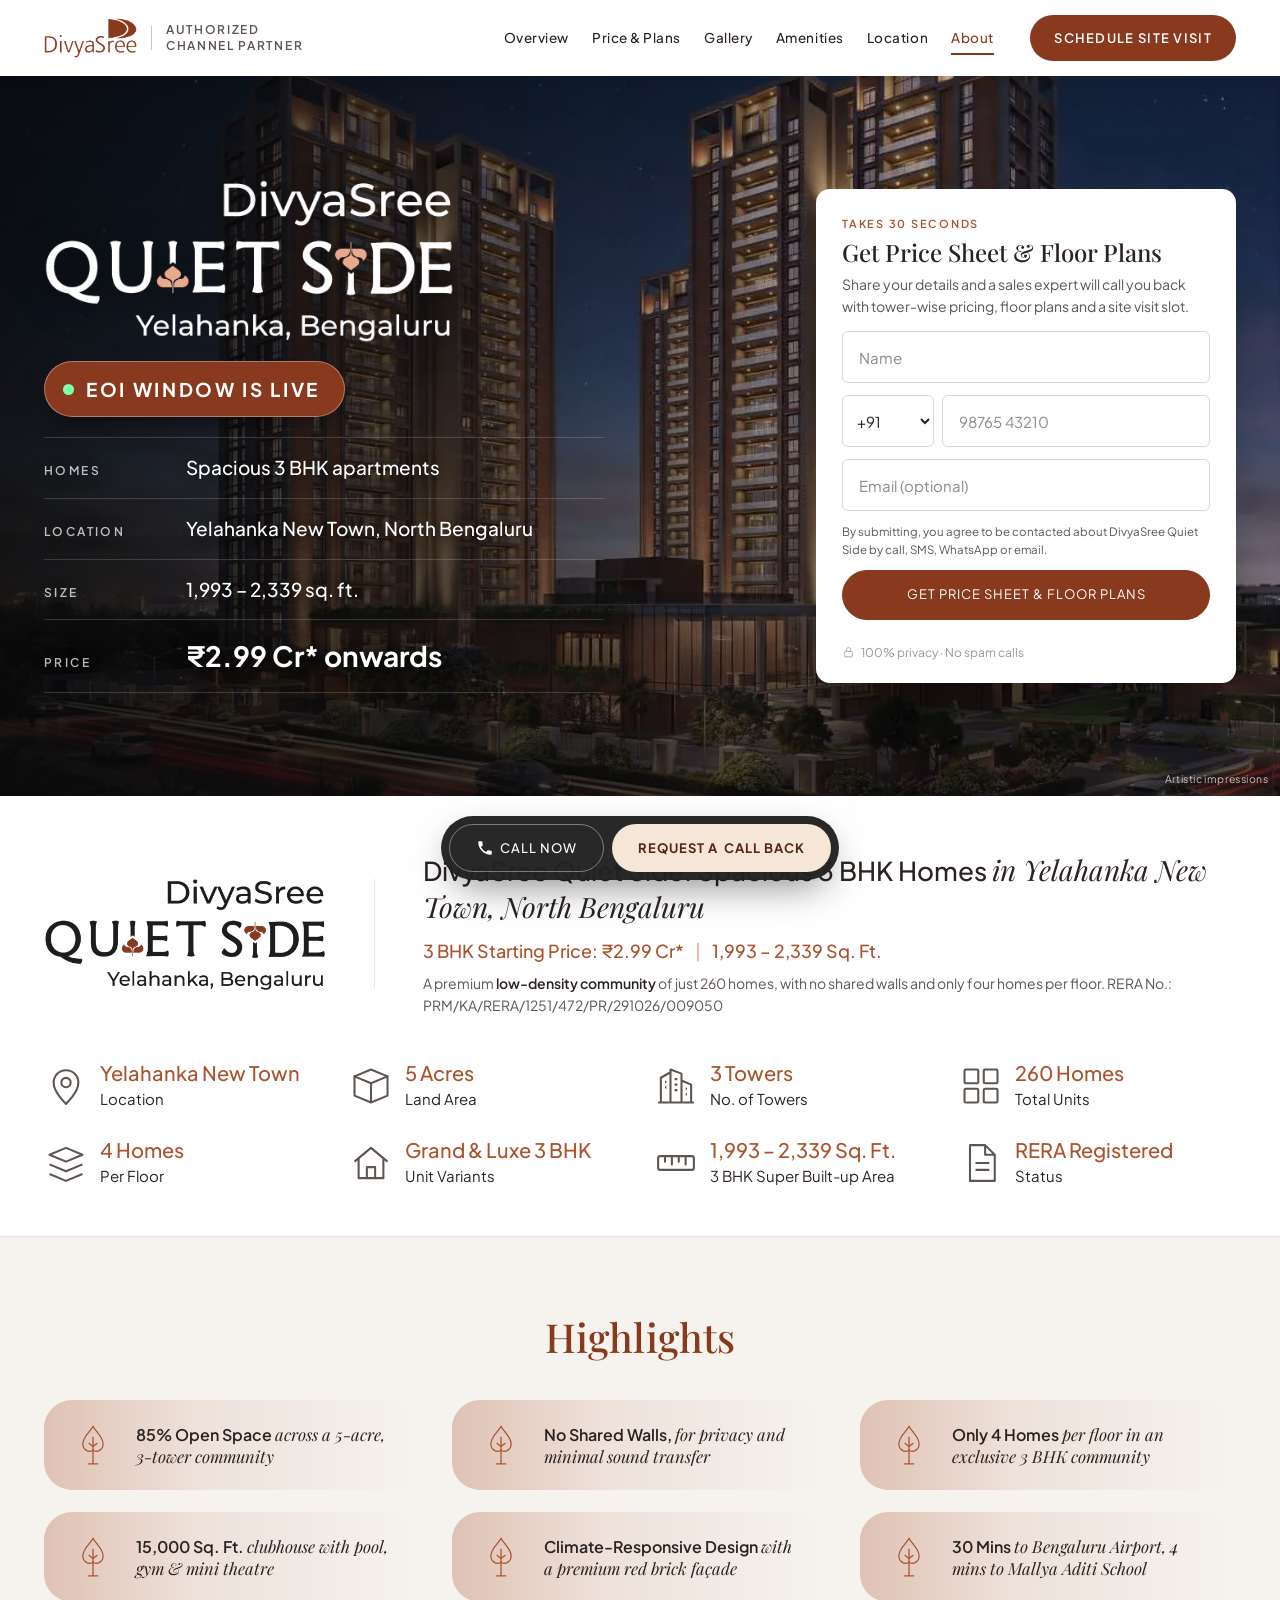
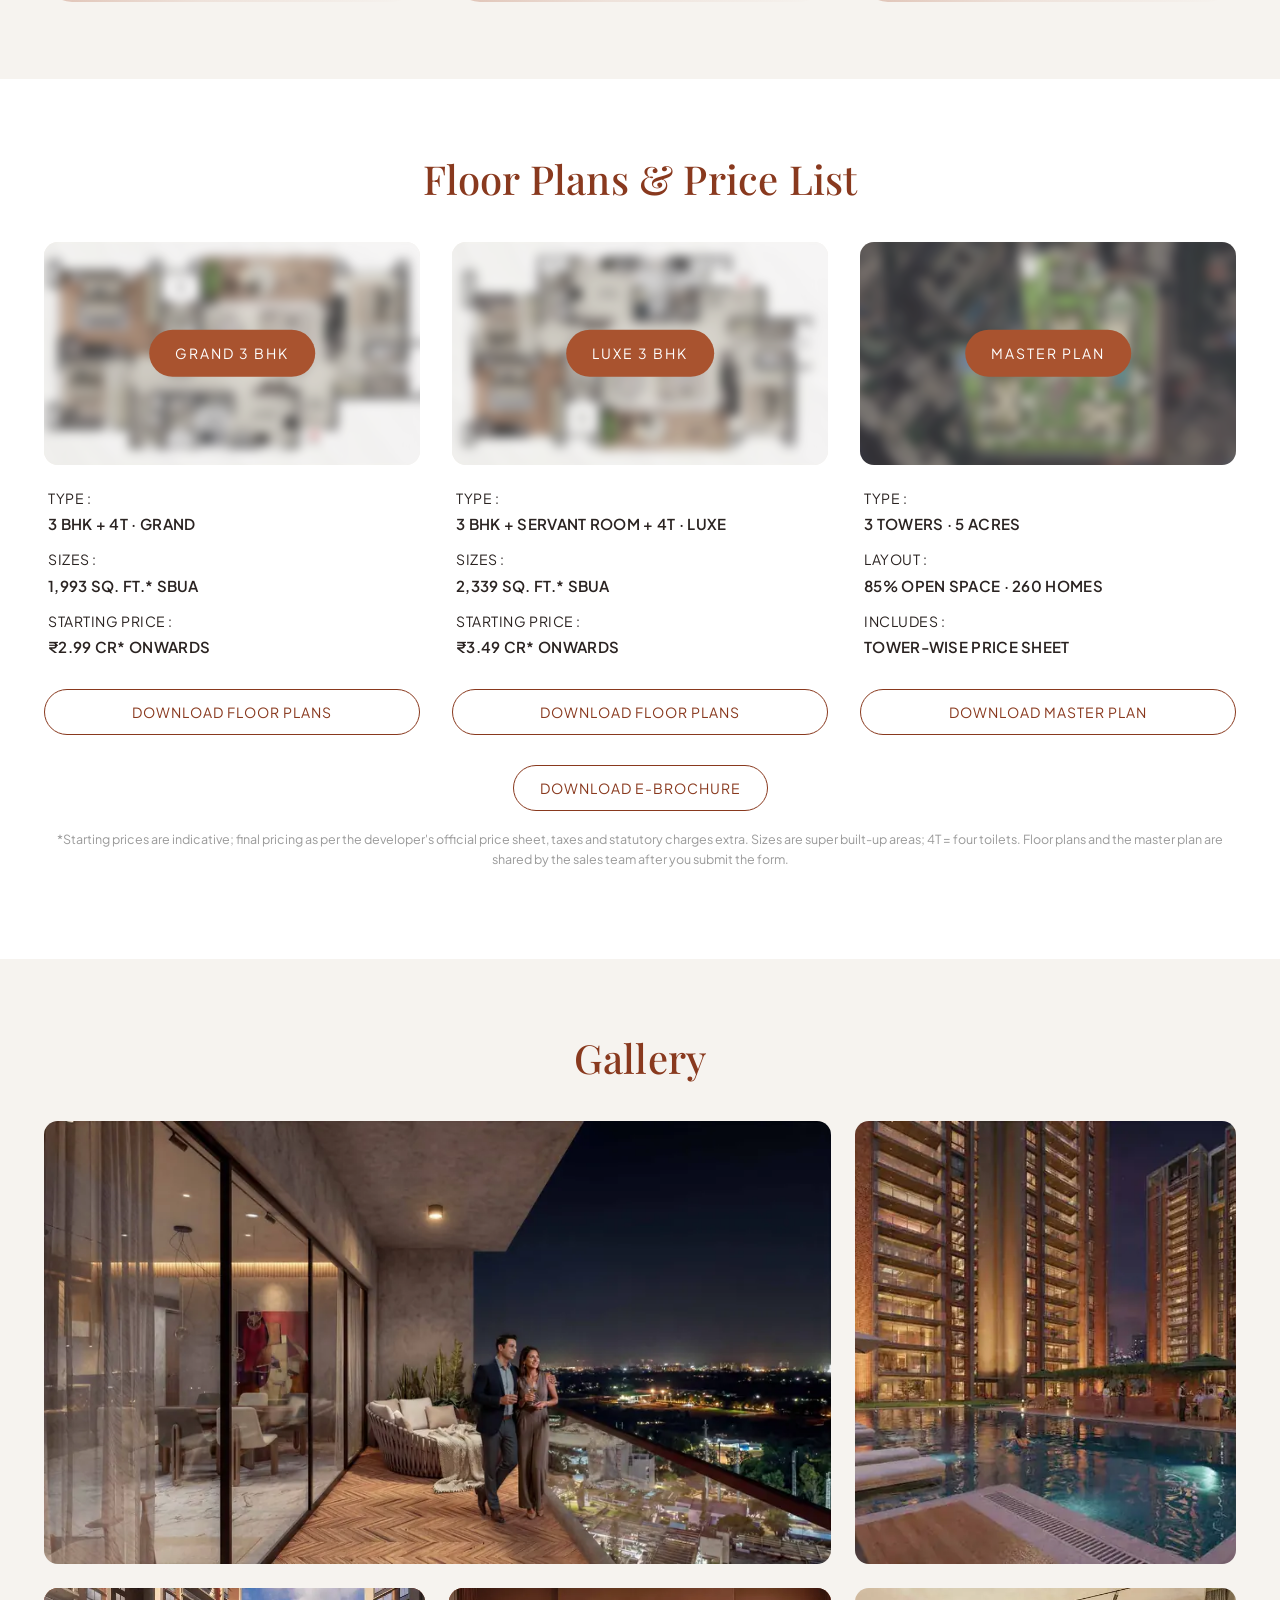
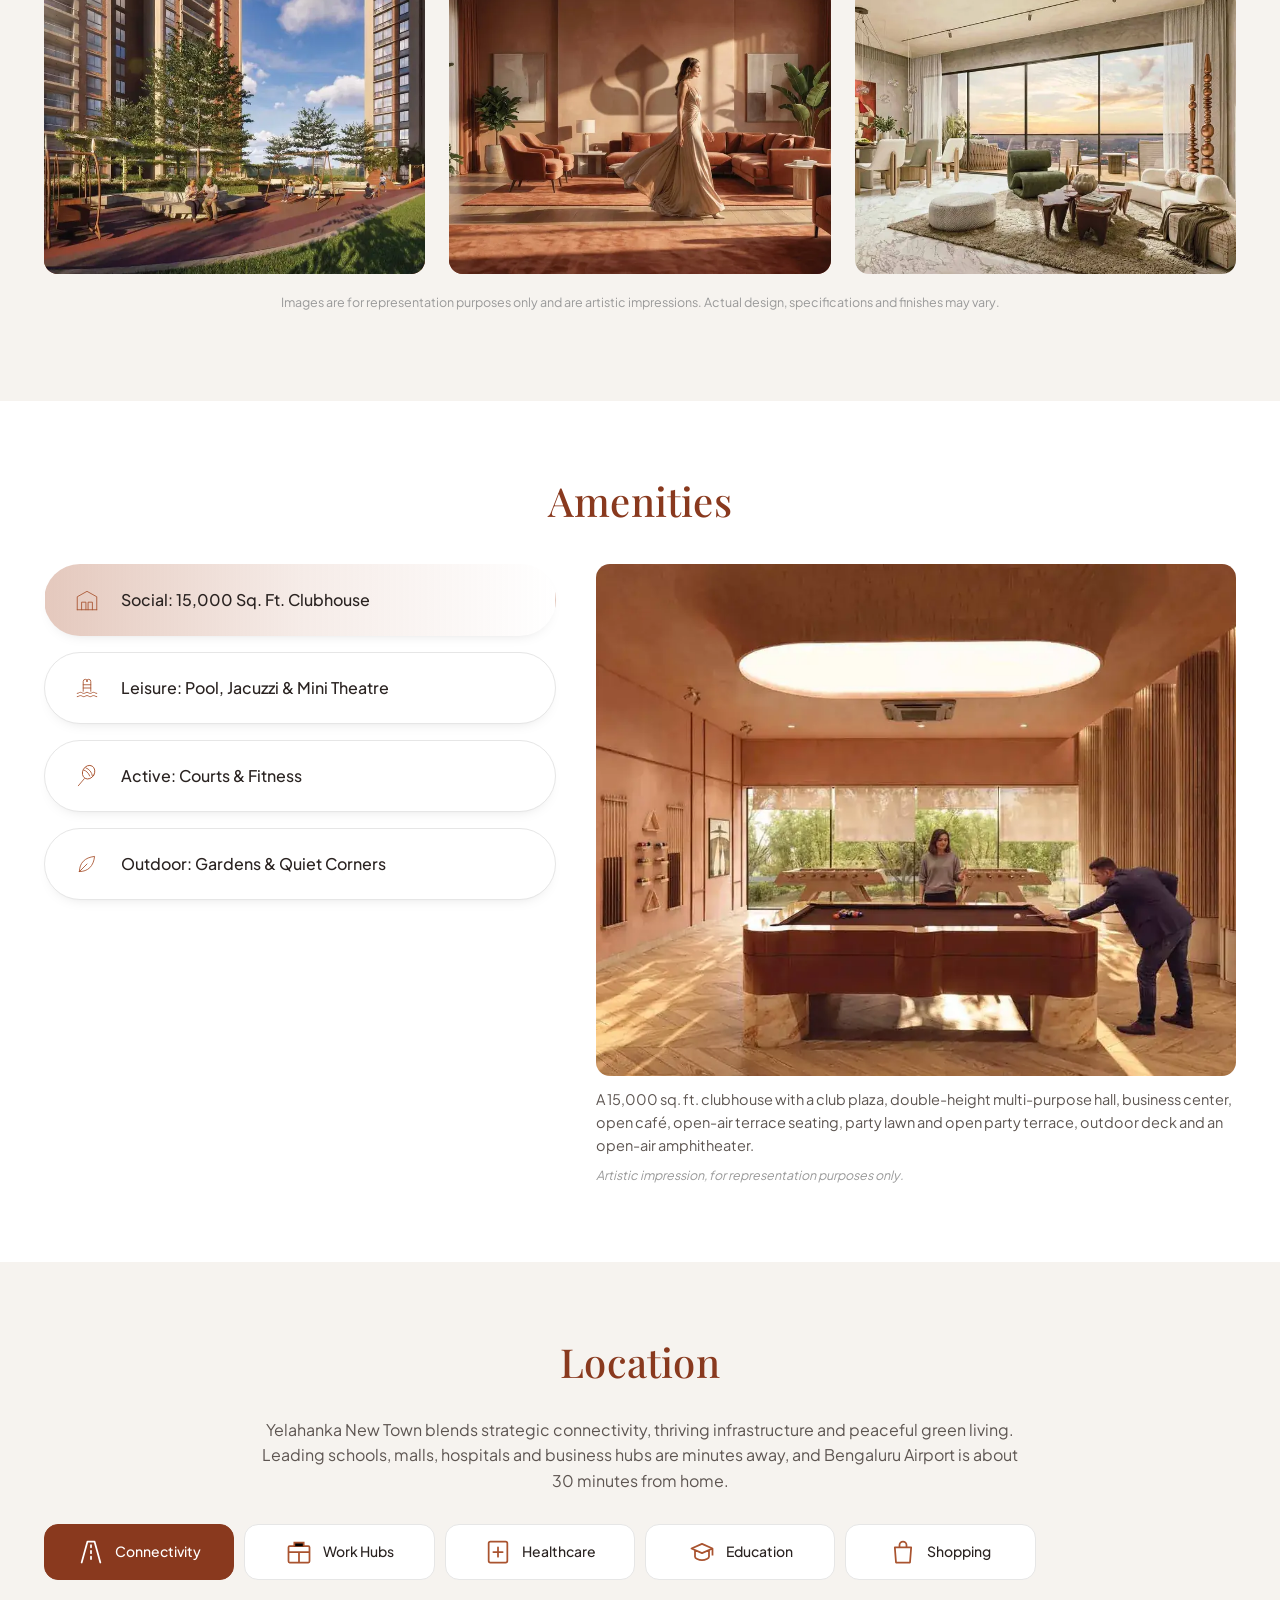
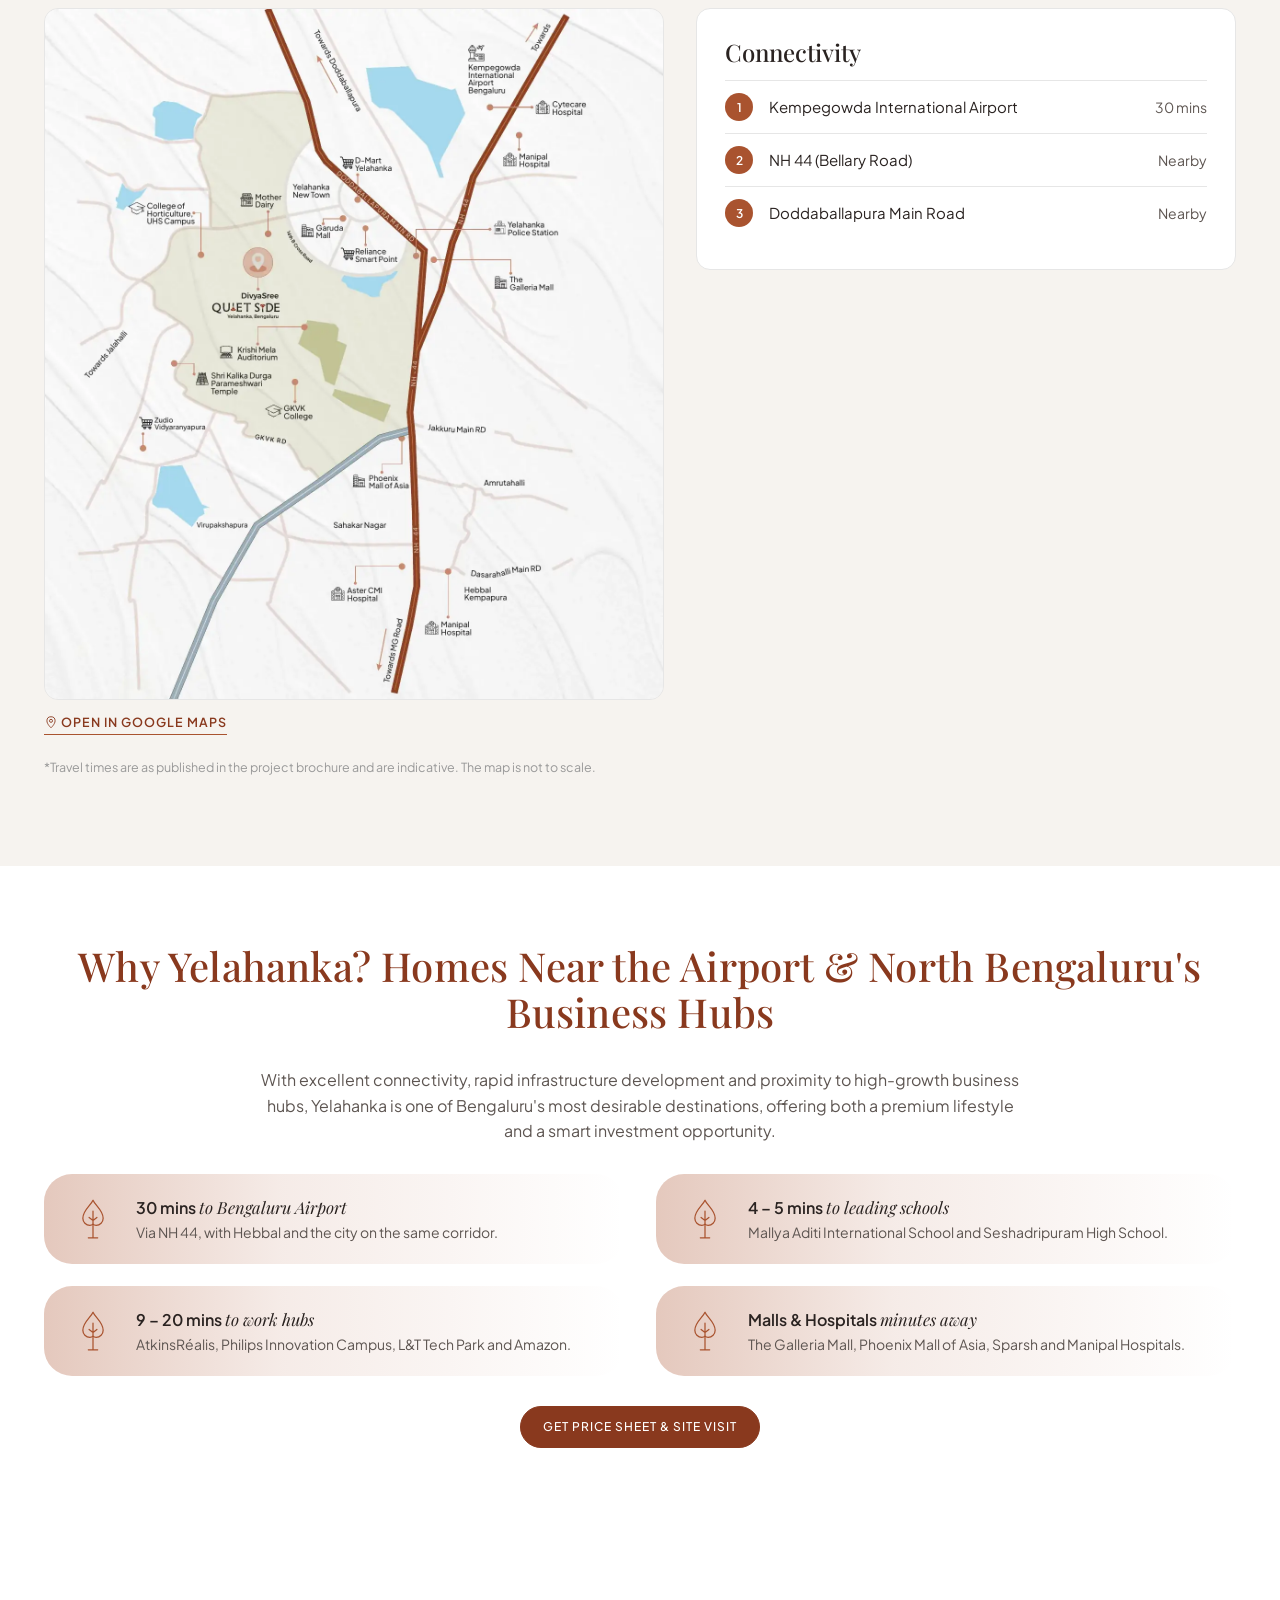
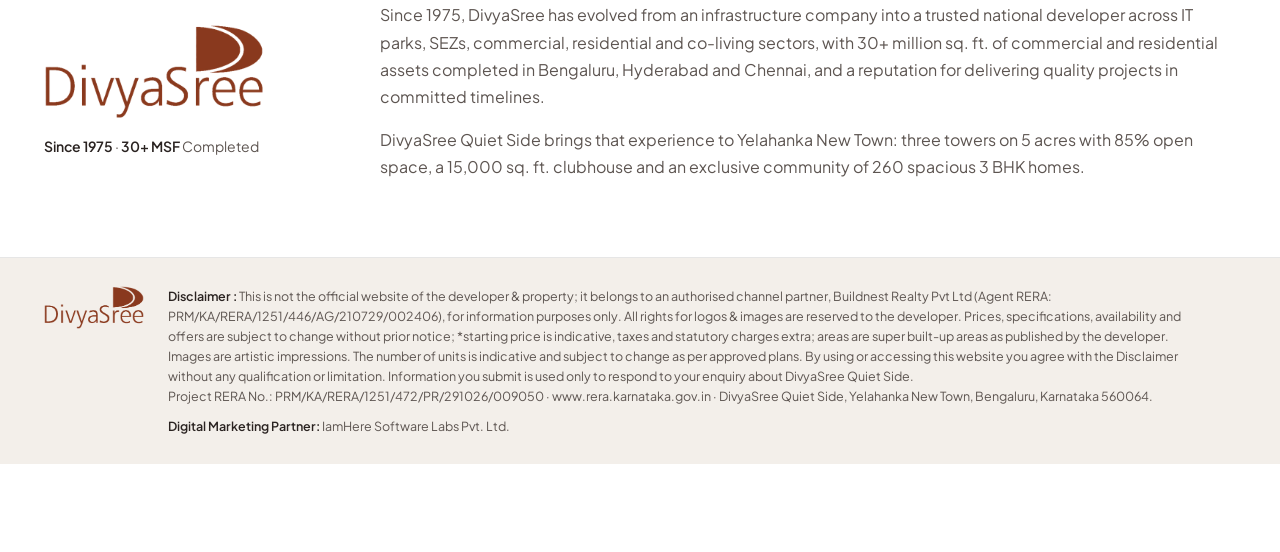
==== commit 73f831fc: "Trim form notice: drop channel-partner line and privacy link Co-Authored-By: Claude Opus 5.5 <norepl" ====
--- a/index.html
+++ b/index.html
@@ -444,7 +444,7 @@
       <label for="tpl-company">Company</label>
       <input id="tpl-company" name="company" type="text" tabindex="-1" autocomplete="off">
     </div>
-    <p class="consent consent-note"><span class="consent-text">By submitting, you agree to be contacted about DivyaSree Quiet Side by call, SMS, WhatsApp or email by <span class="js-consent-entity"></span>.</span></p>
+    <p class="consent consent-note"><span class="consent-text">By submitting, you agree to be contacted about DivyaSree Quiet Side by call, SMS, WhatsApp or email.</span></p>
     <button class="btn-outline btn-submit" type="submit">Submit</button>
     <p class="form-status" role="status" aria-live="polite"></p>
   </form>
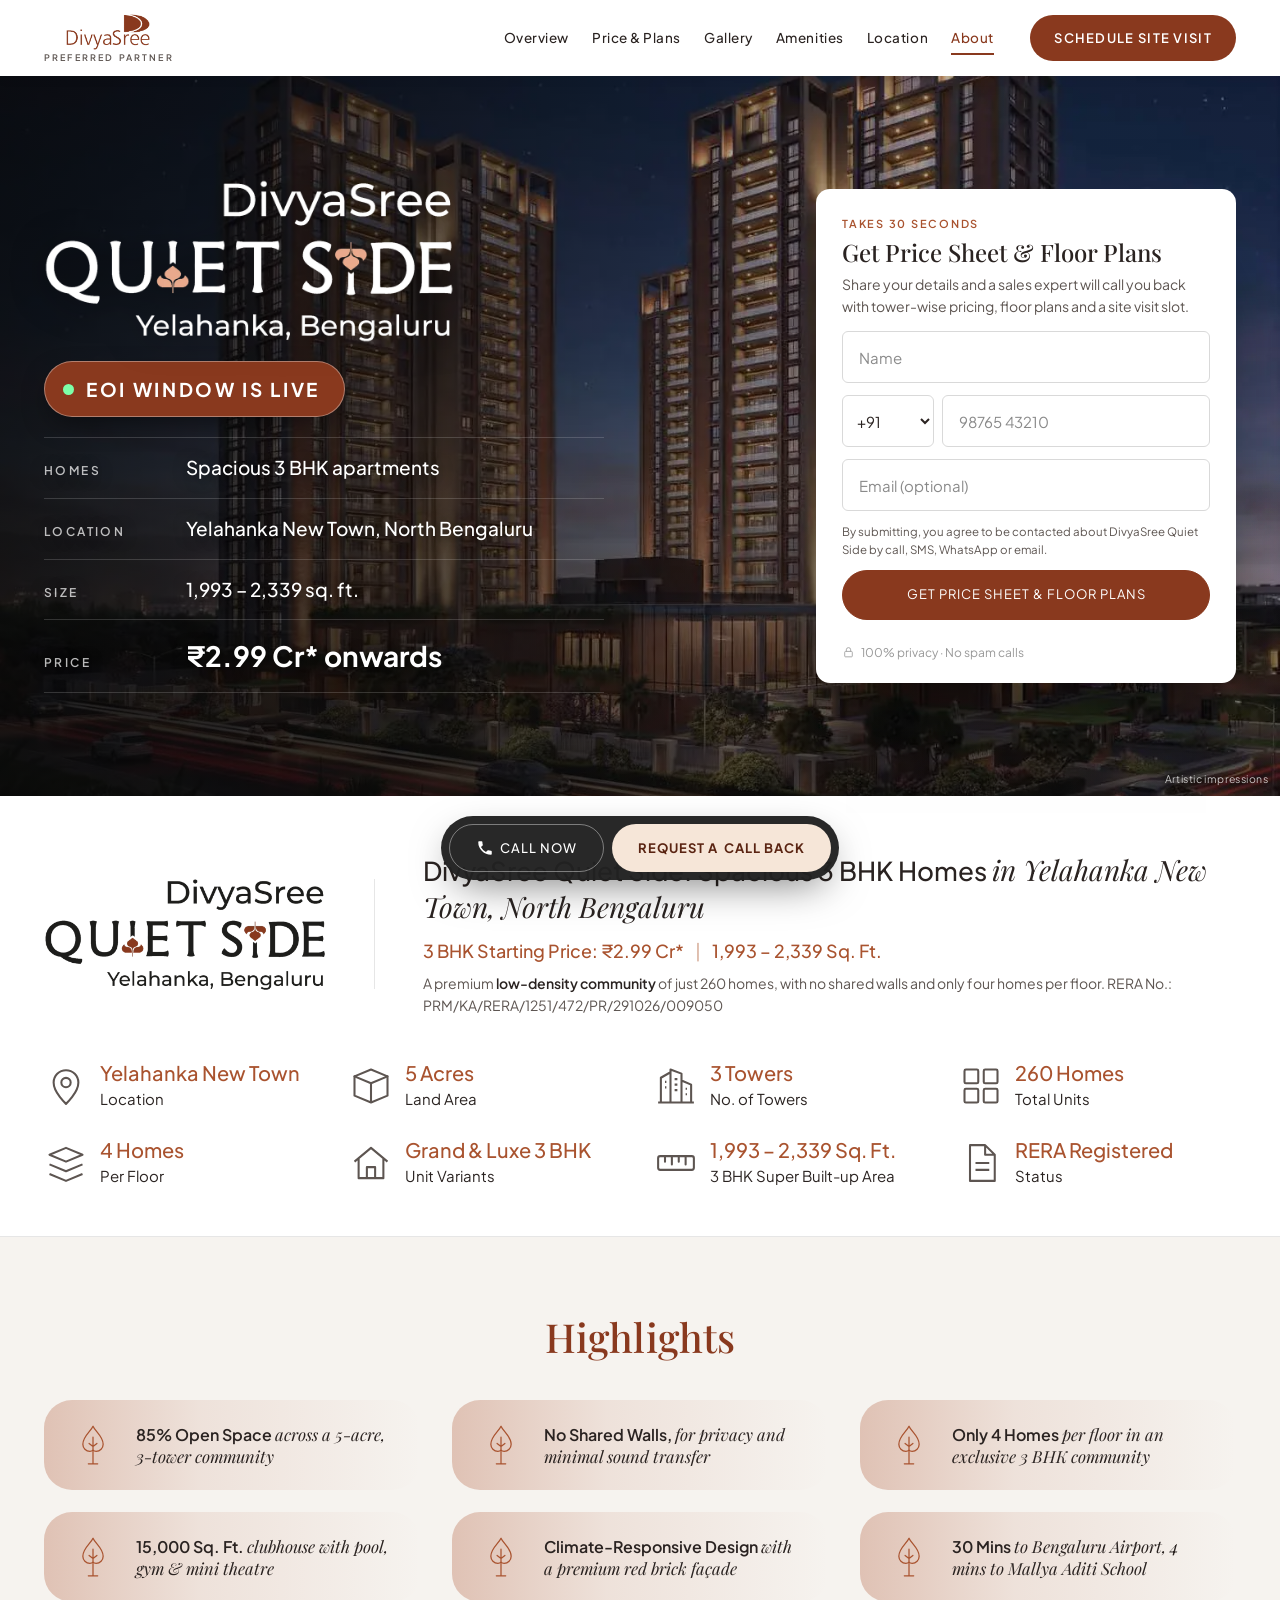
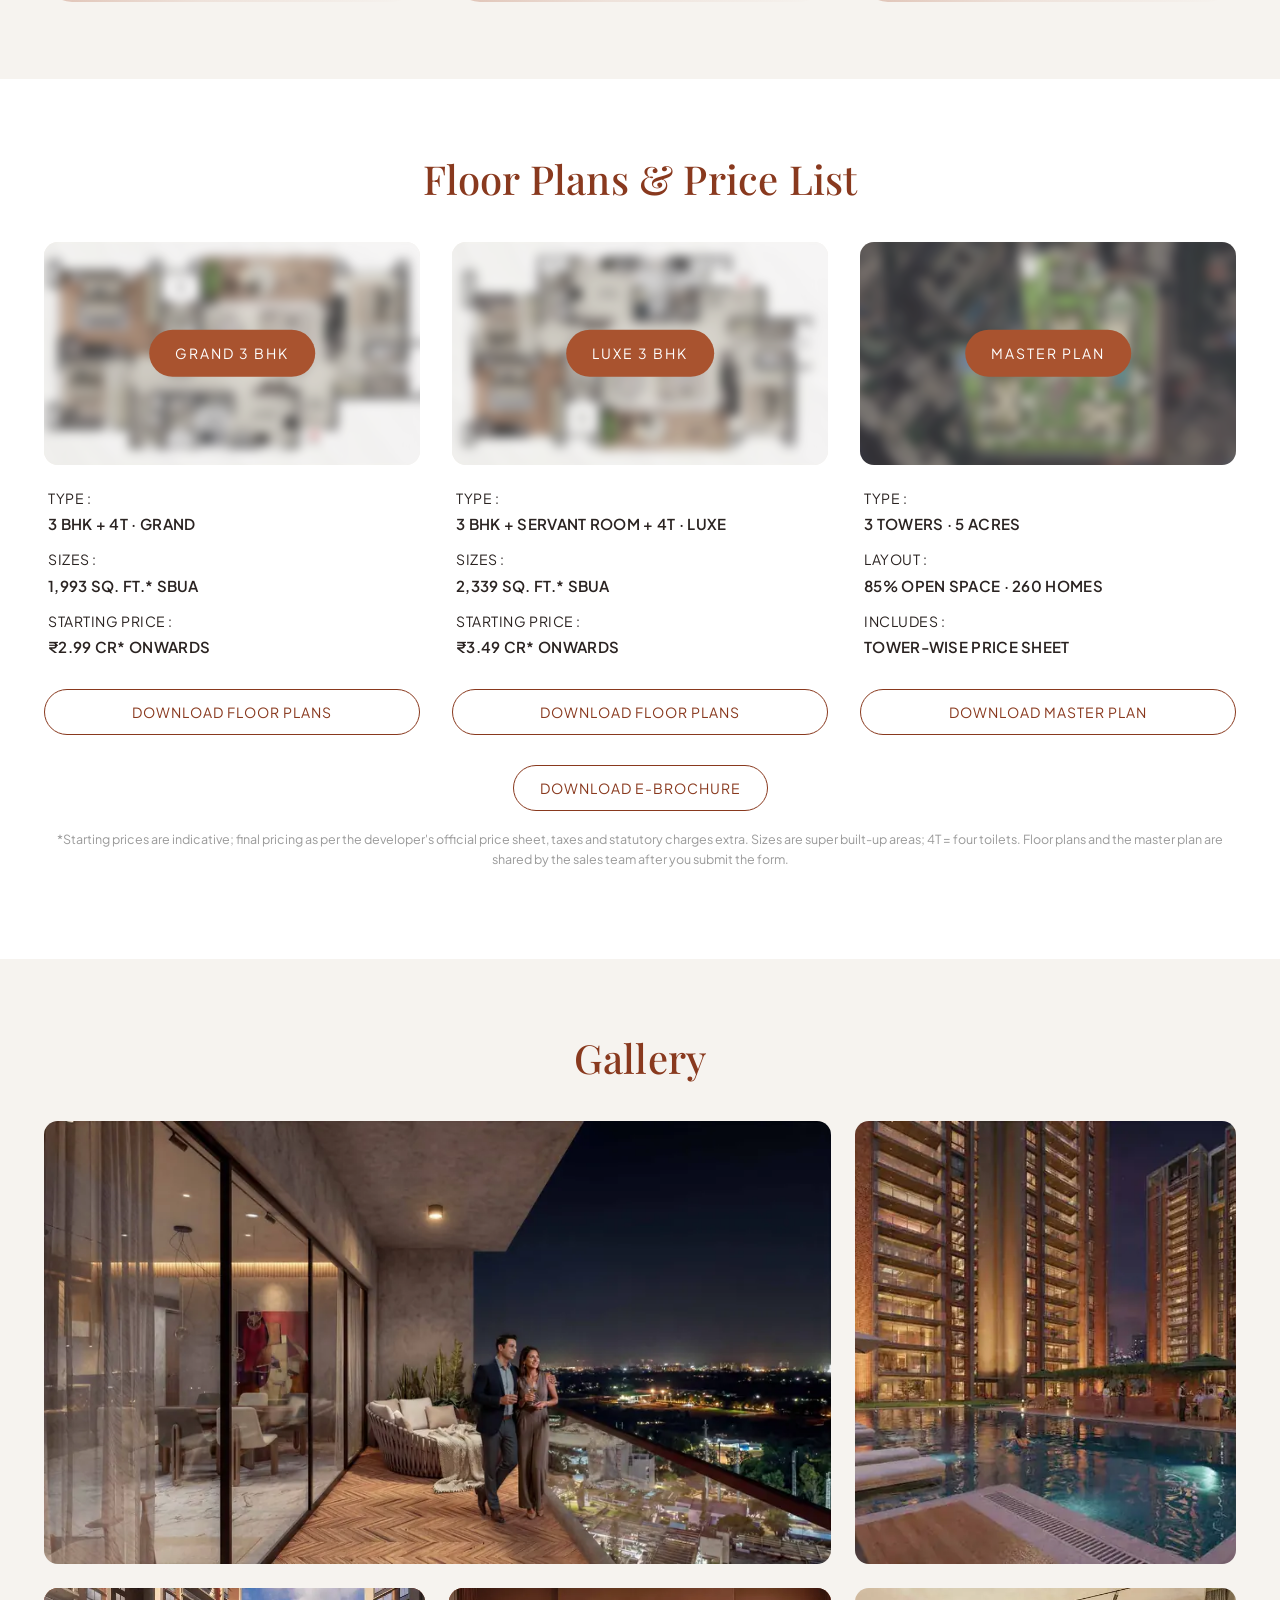
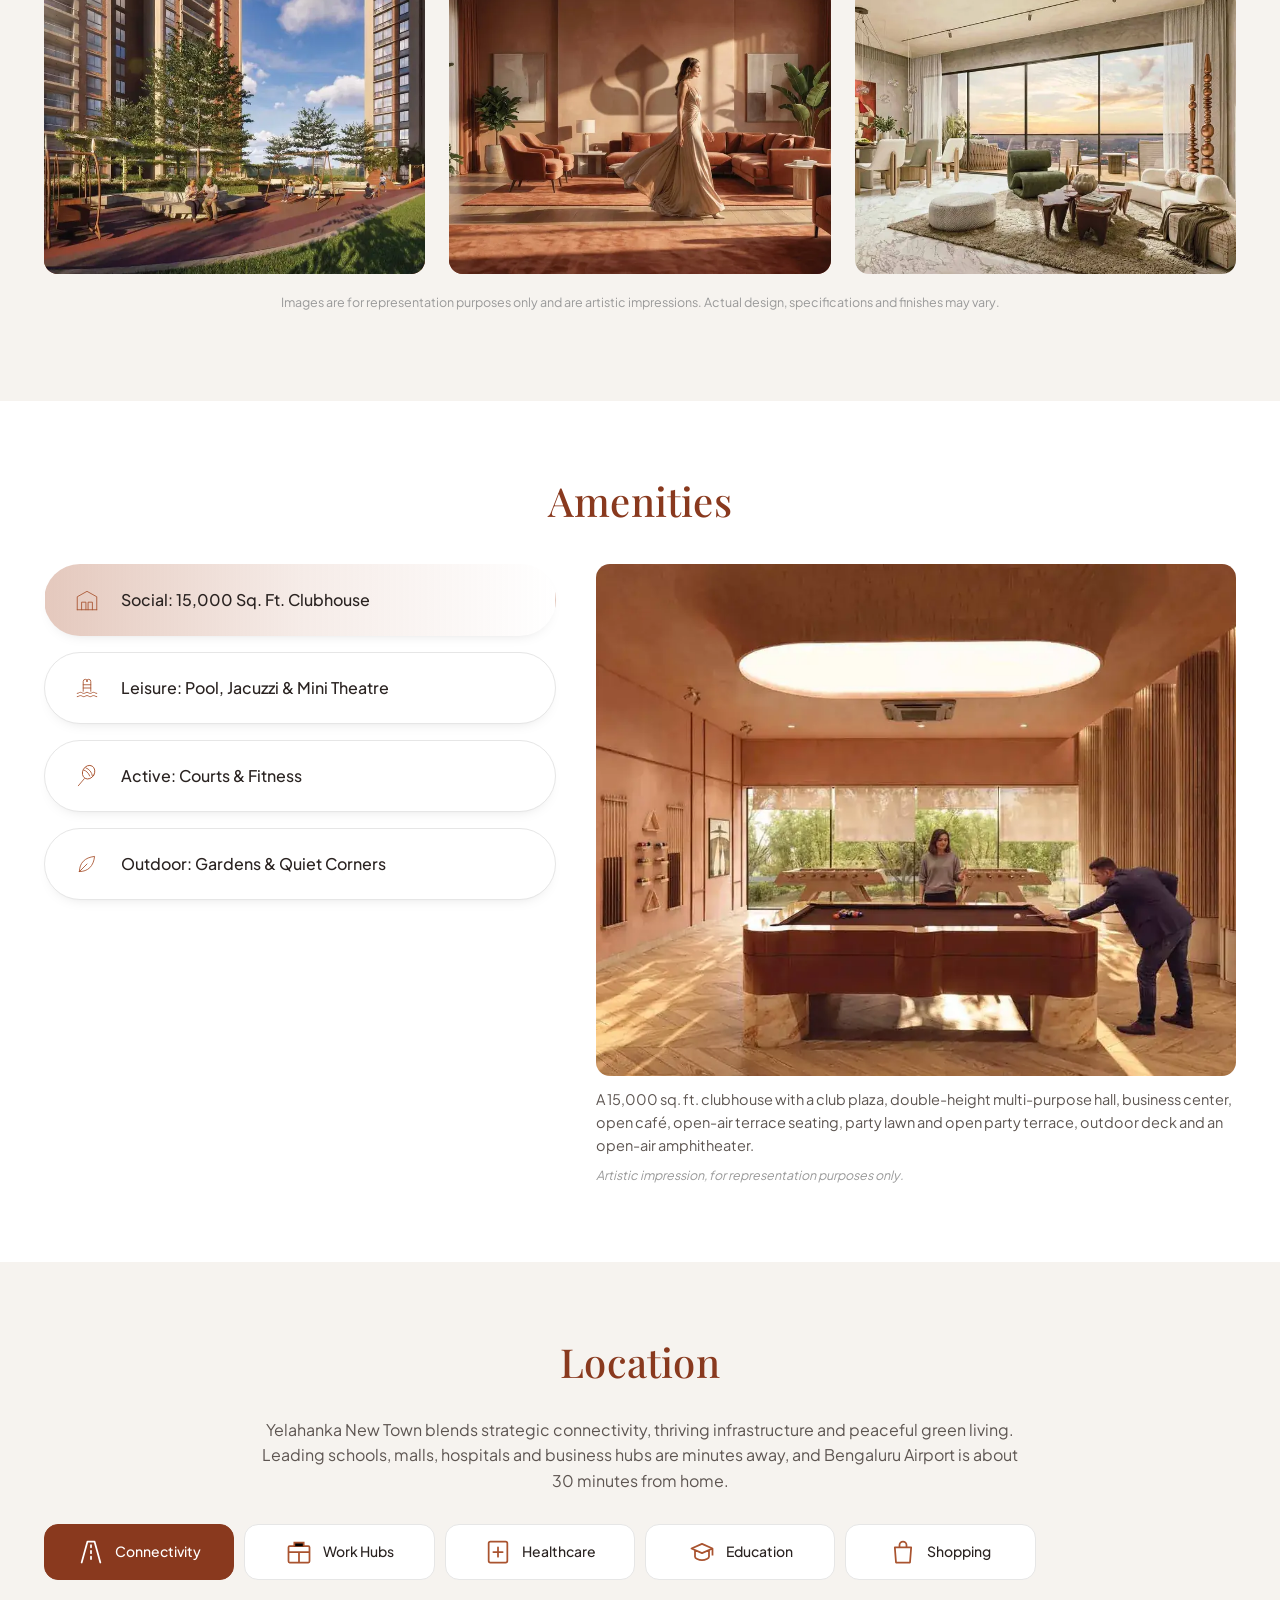
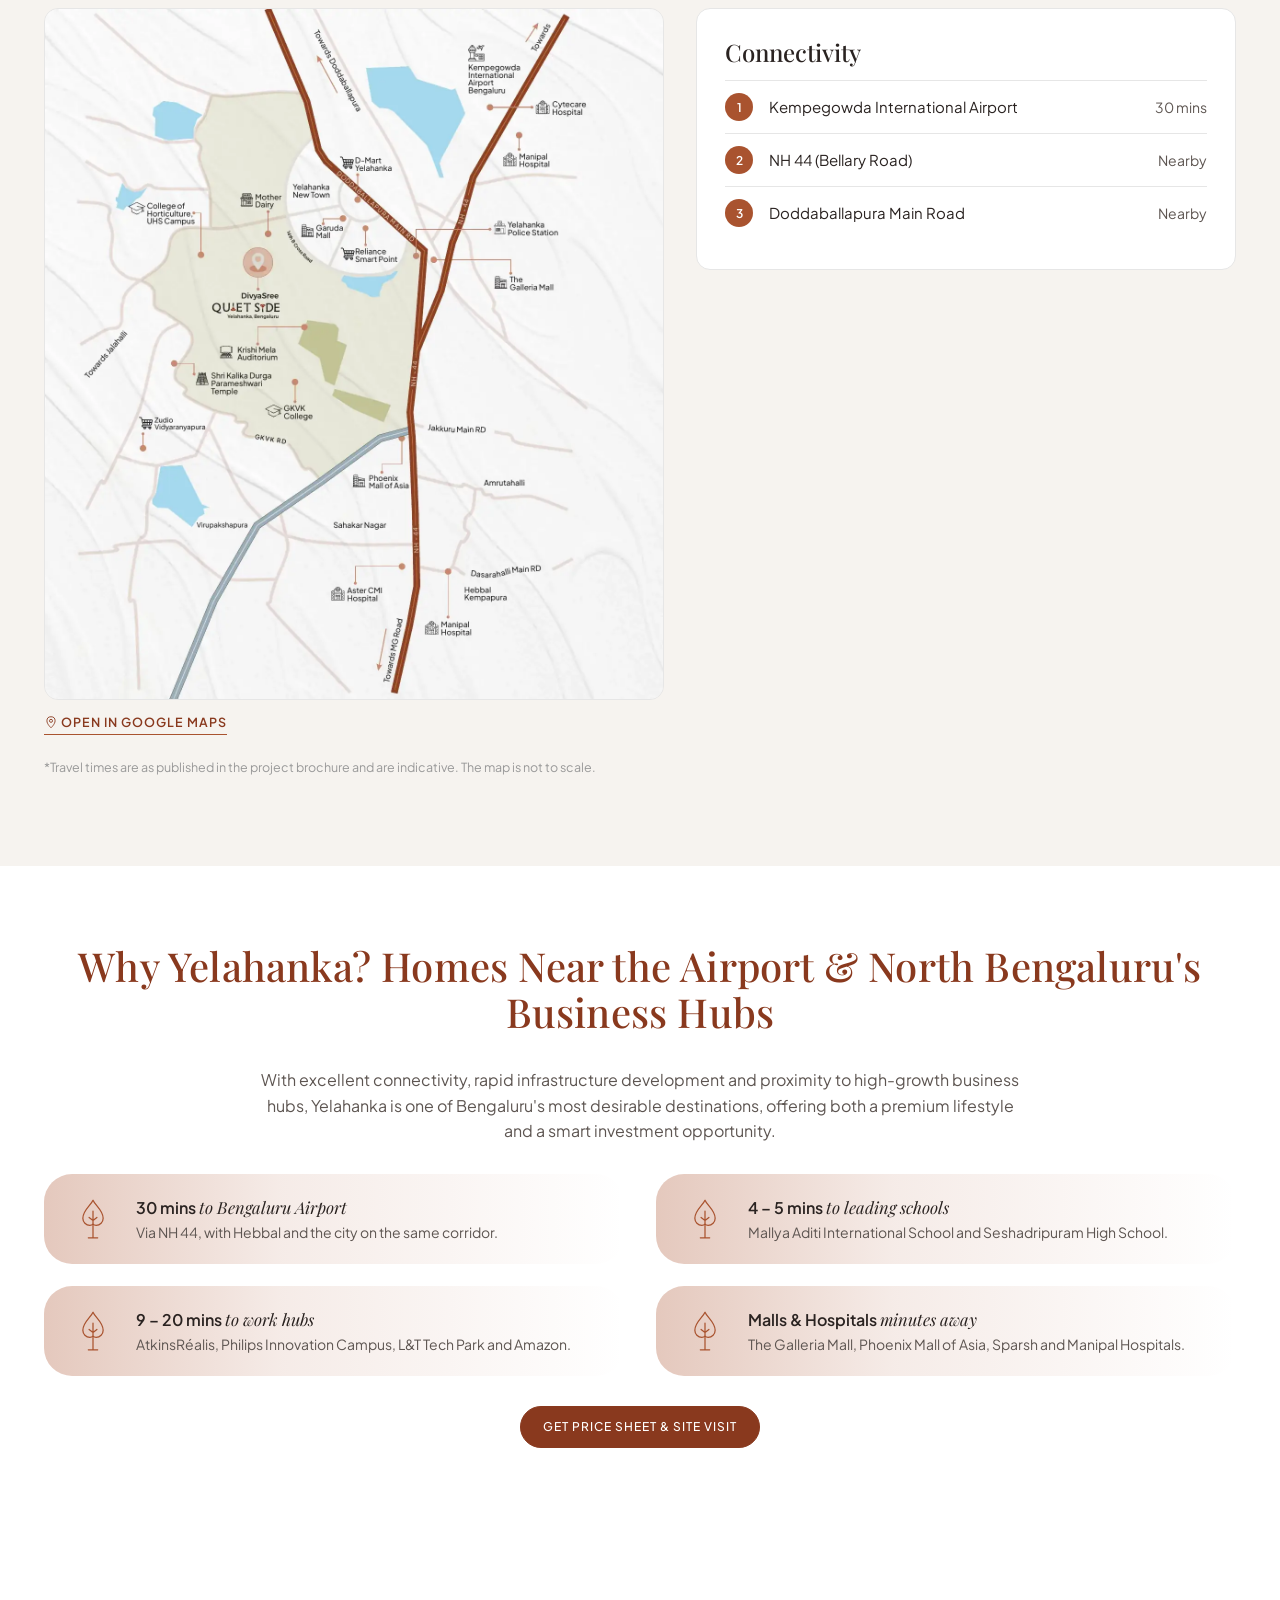
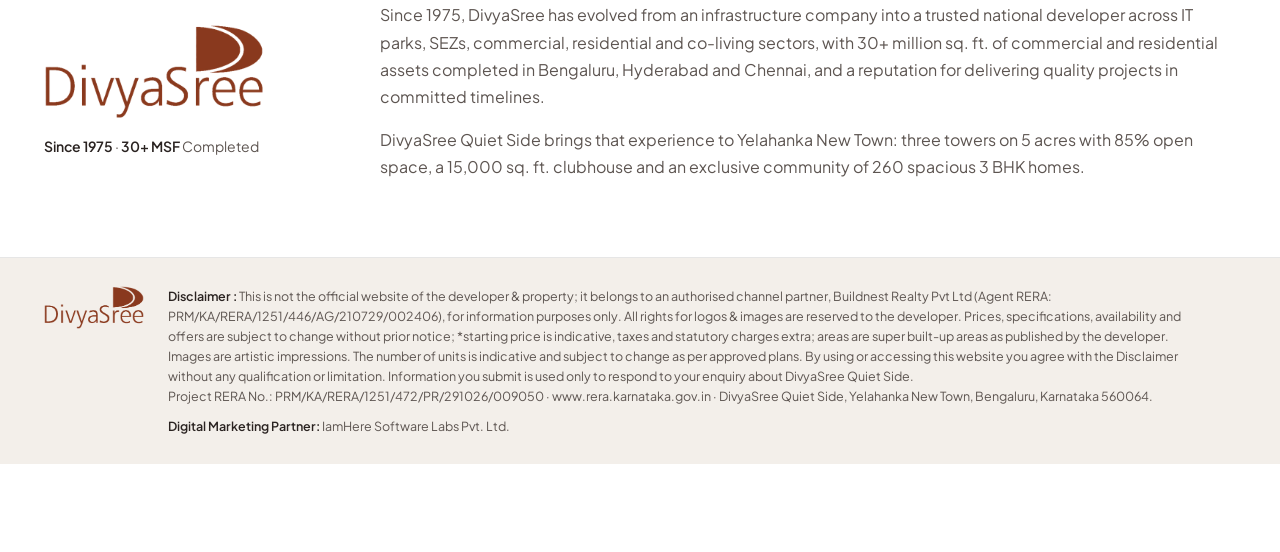
==== commit 11949d62: "Header: show 'Preferred Partner' beneath the logo Replaces the side 'Authorized Channel Partner' lab" ====
--- a/index.html
+++ b/index.html
@@ -29,7 +29,7 @@
 <link rel="preload" as="font" type="font/woff2" href="assets/fonts/plus-jakarta-sans-latin-wght-normal.woff2" crossorigin>
 <link rel="preload" as="font" type="font/woff2" href="assets/fonts/playfair-display-latin-wght-normal.woff2" crossorigin>
 <link rel="preload" as="image" href="assets/img/quiet-side-logo-light.webp">
-<!-- inline:css (generated from assets/css/styles.css by tools/build.py) --><style>@font-face{font-family: "Plus Jakarta Sans";font-style: normal;font-weight: 200 800;font-display: swap;src: url("assets/fonts/plus-jakarta-sans-latin-wght-normal.woff2") format("woff2");unicode-range: U+0000-00FF,U+0131,U+0152-0153,U+02BB-02BC,U+02C6,U+02DA,U+02DC,U+0304,U+0308,U+0329,U+2000-206F,U+20AC,U+2122,U+2191,U+2193,U+2212,U+2215,U+FEFF,U+FFFD}@font-face{font-family: "Plus Jakarta Sans";font-style: normal;font-weight: 200 800;font-display: swap;src: url("assets/fonts/plus-jakarta-sans-latin-ext-wght-normal.woff2") format("woff2");unicode-range: U+0100-02BA,U+02BD-02C5,U+02C7-02CC,U+02CE-02D7,U+02DD-02FF,U+0304,U+0308,U+0329,U+1D00-1DBF,U+1E00-1E9F,U+1EF2-1EFF,U+2020,U+20A0-20AB,U+20AD-20C0,U+2113,U+2C60-2C7F,U+A720-A7FF}@font-face{font-family: "Playfair Display";font-style: normal;font-weight: 400 900;font-display: swap;src: url("assets/fonts/playfair-display-latin-wght-normal.woff2") format("woff2");unicode-range: U+0000-00FF,U+0131,U+0152-0153,U+02BB-02BC,U+02C6,U+02DA,U+02DC,U+0304,U+0308,U+0329,U+2000-206F,U+20AC,U+2122,U+2191,U+2193,U+2212,U+2215,U+FEFF,U+FFFD}@font-face{font-family: "Playfair Display";font-style: normal;font-weight: 400 900;font-display: swap;src: url("assets/fonts/playfair-display-latin-ext-wght-normal.woff2") format("woff2");unicode-range: U+0100-02BA,U+02BD-02C5,U+02C7-02CC,U+02CE-02D7,U+02DD-02FF,U+0304,U+0308,U+0329,U+1D00-1DBF,U+1E00-1E9F,U+1EF2-1EFF,U+2020,U+20A0-20AB,U+20AD-20C0,U+2113,U+2C60-2C7F,U+A720-A7FF}@font-face{font-family: "Playfair Display";font-style: italic;font-weight: 400 900;font-display: swap;src: url("assets/fonts/playfair-display-latin-wght-italic.woff2") format("woff2");unicode-range: U+0000-00FF,U+0131,U+0152-0153,U+02BB-02BC,U+02C6,U+02DA,U+02DC,U+0304,U+0308,U+0329,U+2000-206F,U+20AC,U+2122,U+2191,U+2193,U+2212,U+2215,U+FEFF,U+FFFD}:root{--ink: #212529;--grey: #999999;--grey-2: #555960;--beige: #9a7440;--beige-soft: rgba(154, 116, 64, .30);--beige-faint: rgba(154, 116, 64, .16);--navy: #1f3a33;--dark: #222222;--band: #f9f9f9;--band-2: #f8f7f7;--white: #ffffff;--line: #e6e6e6;--serif: "Source Serif 4", "Chronicle Display", Georgia, "Times New Roman", serif;--sans: "Figtree", "Ringside", system-ui, -apple-system, "Segoe UI", sans-serif;--wrap: 1296px;--gutter: clamp(16px, 4vw, 44px);--header-h: 76px;--radius: 14px;--pill: 50px;color-scheme: light}*, *::before, *::after{box-sizing: border-box}[hidden]{display: none !important}html{scroll-behavior: smooth;scroll-padding-top: calc(var(--header-h) + 12px);-webkit-text-size-adjust: 100%;font-synthesis-weight: none}body{margin: 0;font-family: var(--sans);font-weight: 400;font-size: 16px;line-height: 1.6;color: var(--ink);background: var(--white);overflow-x: hidden}img{max-width: 100%;height: auto;display: block}a{color: inherit}button{font: inherit;color: inherit;cursor: pointer}h1, h2, h3{margin: 0;font-weight: 500;line-height: 1.15}p{margin: 0 0 1em}.sprite{position: absolute;width: 0;height: 0;overflow: hidden}.sr-only{position: absolute;width: 1px;height: 1px;overflow: hidden;clip: rect(0 0 0 0)}.skip{position: absolute;left: -999px;top: 8px;background: var(--white);padding: 8px 14px;z-index: 100}.skip:focus{left: 8px}a:focus-visible, button:focus-visible, [tabindex]:focus-visible{outline: 2px solid var(--beige);outline-offset: 3px}.wrap{width: 100%;max-width: var(--wrap);margin: 0 auto;padding: 0 var(--gutter)}.center{text-align: center}.section{padding: clamp(48px, 6vw, 80px) 0}.display{font-family: var(--serif);font-weight: 600;font-size: clamp(32px, 3.4vw, 40px);line-height: 1.15;color: var(--ink);margin-bottom: clamp(26px, 3.5vw, 40px)}.fineprint{font-size: 12.5px;color: var(--grey);margin-top: 18px;line-height: 1.6}.btn{white-space: nowrap;display: inline-flex;align-items: center;justify-content: center;gap: 8px;min-height: 42px;padding: 0 22px;border: 1px solid var(--dark);border-radius: var(--pill);background: var(--dark);color: #fff;font-size: 12px;font-weight: 500;letter-spacing: 1px;text-transform: uppercase;text-decoration: none;transition: background-color .2s, transform .2s, box-shadow .2s}.btn:hover{background: #000;transform: translateY(-1px);box-shadow: 0 10px 20px -12px rgba(0,0,0,.5)}.btn[disabled]{opacity: .65;cursor: progress}.btn-outline{display: inline-flex;align-items: center;justify-content: center;min-height: 46px;padding: 0 26px;border: 1px solid #000;border-radius: var(--pill);background: transparent;color: #000;font-size: 14px;font-weight: 400;letter-spacing: 1px;text-transform: uppercase;transition: background-color .2s, color .2s}.btn-outline:hover{background: var(--dark);color: #fff;border-color: var(--dark)}.site-header{position: sticky;top: 0;z-index: 40;background: var(--white);box-shadow: 0 2px 12px rgba(0,0,0,.06)}.header-inner{height: var(--header-h);display: flex;align-items: center;justify-content: space-between;gap: 16px}.brand{display: inline-flex;align-items: center;min-height: 44px}.brand img{height: 38px;width: auto;max-width: none}.phone-pill{display: inline-flex;align-items: center;gap: 10px;min-height: 44px;padding: 0 18px;border: 1px solid var(--ink);border-radius: var(--pill);font-size: 16px;font-weight: 500;text-decoration: none;letter-spacing: .01em;transition: background-color .2s, color .2s}.phone-pill:hover{background: var(--dark);color: #fff;border-color: var(--dark)}.flag{display: inline-flex;flex-direction: column;width: 22px;height: 15px;border-radius: 2px;overflow: hidden;box-shadow: 0 0 0 1px rgba(0,0,0,.08)}.flag i{flex: 1;display: block}.flag i:nth-child(1){background: #ff9933}.flag i:nth-child(2){background: #fff}.flag i:nth-child(3){background: #138808}@media (max-width: 480px){.brand img{height: 30px}.phone-pill{font-size: 14px;padding: 0 12px}}.banner{background: var(--dark)}.banner > img{width: 100%;height: clamp(260px, 56vw, 720px);object-fit: cover;object-position: 50% 42%}.intro-band{background: var(--white);padding: clamp(32px, 4.5vw, 56px) 0 clamp(28px, 4vw, 48px);border-bottom: 1px solid var(--line)}.intro-top{display: grid;gap: 22px;align-items: center;justify-items: center;text-align: center}.intro-logo img{width: 190px;height: auto}.intro-text h1{font-family: var(--sans);font-weight: 500;font-size: clamp(22px, 2.2vw, 26px);line-height: 1.3;color: var(--ink)}.intro-text h1 em{font-family: var(--serif);font-style: italic;font-weight: 300;font-size: 1.08em;color: var(--ink)}.intro-price{margin: 12px 0 0;font-size: clamp(15px, 1.4vw, 18px);font-weight: 500;color: var(--beige)}.intro-price i{font-style: normal;margin: 0 8px;color: #dccaa8}@media (min-width: 900px){.intro-top{grid-template-columns: auto auto 1fr;gap: 0;text-align: left;justify-items: stretch}.intro-top::before{content: "";grid-column: 2;grid-row: 1;width: 1px;height: 110px;background: var(--line);margin: 0 48px}.intro-logo{grid-column: 1;grid-row: 1;justify-self: center}.intro-text{grid-column: 3;grid-row: 1}}.kf-grid{list-style: none;margin: clamp(28px, 4vw, 44px) 0 0;padding: 0;display: grid;grid-template-columns: repeat(2, minmax(0, 1fr));gap: 22px 16px}.kf-grid li{display: flex;align-items: center;gap: 12px;min-width: 0}.kf-grid svg{flex: 0 0 auto;width: 36px;height: 36px;color: var(--grey-2)}.kf-grid strong{display: block;font-weight: 500;font-size: 16px;line-height: 1.25;color: var(--beige)}.kf-grid span{display: block;margin-top: 2px;font-size: 13.5px;color: var(--ink)}@media (min-width: 900px){.kf-grid{grid-template-columns: repeat(4, 1fr);gap: 26px 28px}.kf-grid svg{width: 44px;height: 44px}.kf-grid strong{font-size: 20px}.kf-grid span{font-size: 15px}}.highlights{background: var(--band)}.hl-grid{list-style: none;margin: 0;padding: 0;display: grid;grid-template-columns: 1fr;gap: 16px}.hl-grid li{display: flex;align-items: center;gap: 18px;min-height: 90px;padding: 18px 24px;border-radius: 28px;background: linear-gradient(90deg, var(--beige-soft) 0%, var(--beige-faint) 41%, rgba(185,104,78,0) 100%)}.hl-grid svg{flex: 0 0 auto;width: 50px;height: 50px;color: var(--beige)}.hl-grid p{margin: 0;font-size: 16px;line-height: 1.35;color: var(--ink)}.hl-grid strong{font-weight: 600}.hl-grid em{font-family: var(--serif);font-style: italic;font-weight: 400;font-size: 1.04em}@media (min-width: 700px){.hl-grid{grid-template-columns: repeat(2, 1fr);gap: 20px 24px}}@media (min-width: 1100px){.hl-grid{grid-template-columns: repeat(3, 1fr);gap: 22px 32px}}.units{background: var(--white)}.unit-grid{display: grid;grid-template-columns: 1fr;gap: 24px}.unit-card{background: var(--band);border-radius: var(--radius);overflow: hidden;display: flex;flex-direction: column}.unit-media{position: relative;aspect-ratio: 4 / 3;background: var(--dark)}.unit-media img{width: 100%;height: 100%;object-fit: cover}.unit-media::after{content: "";position: absolute;inset: 0;background: linear-gradient(0deg, rgba(0,0,0,.72) 0%, rgba(0,0,0,.1) 55%, transparent 100%)}.unit-badge{position: absolute;top: 14px;right: 14px;z-index: 1;background: var(--navy);color: #fff;font-size: 12px;font-weight: 500;letter-spacing: .04em;text-transform: uppercase;padding: 7px 14px;border-radius: var(--pill)}.unit-title{position: absolute;left: 0;right: 0;bottom: 0;z-index: 1;padding: 16px 18px;color: #fff}.unit-title h3{font-family: var(--serif);font-weight: 600;font-size: 20px;letter-spacing: .02em;text-transform: uppercase}.unit-title p{margin: 4px 0 0;font-size: 15px;font-weight: 500}.unit-facts{list-style: none;margin: 0;padding: 18px 18px 8px;display: grid;gap: 12px}.unit-facts li{display: flex;align-items: center;gap: 10px;font-size: 15px;color: var(--ink)}.unit-facts svg{flex: 0 0 auto;color: var(--ink)}.unit-card .btn{margin: 10px 18px 20px;align-self: flex-start}@media (min-width: 700px){.unit-grid{grid-template-columns: repeat(2, 1fr)}}@media (min-width: 1000px){.unit-grid{grid-template-columns: repeat(3, 1fr)}}.gallery-sec{background: var(--band)}.g-grid{display: grid;grid-template-columns: 1fr;gap: 20px}.g-grid button{display: block;width: 100%;padding: 0;border: 0;border-radius: var(--radius);overflow: hidden;background: var(--dark);cursor: zoom-in}.g-grid img{width: 100%;aspect-ratio: 4 / 3;object-fit: cover;transition: transform .7s ease}.g-grid button:hover img{transform: scale(1.04)}@media (min-width: 700px){.g-grid{grid-template-columns: repeat(2, 1fr)}}@media (min-width: 1000px){.g-grid{grid-template-columns: repeat(3, 1fr);gap: 24px}}.amenities{background: var(--white)}.am-split{display: grid;gap: 28px;align-items: start}.am-tabs{list-style: none;margin: 0;padding: 0;display: grid;gap: 16px}.am-tab{display: flex;align-items: center;gap: 14px;width: 100%;min-height: 72px;padding: 0 22px;border: 1px solid var(--line);border-radius: var(--pill);background: var(--white);text-align: left;font-size: 16px;font-weight: 500;color: var(--ink);box-shadow: 0 6px 16px -12px rgba(0,0,0,.25);transition: background .25s, border-color .25s}.am-tab:hover{border-color: var(--beige)}.am-tab.is-active{border-color: transparent;background: linear-gradient(90deg, var(--beige-soft) 0%, var(--beige-faint) 50%, rgba(185,104,78,0) 100%), var(--white)}.am-ic{flex: 0 0 auto;width: 40px;height: 40px;display: grid;place-items: center;color: var(--beige)}.am-panels{position: relative}.am-panel{margin: 0}.am-panel img{width: 100%;aspect-ratio: 4 / 3;object-fit: cover;border-radius: var(--radius)}.am-panel figcaption{margin-top: 12px;font-size: 14.5px;color: var(--grey-2)}@media (min-width: 900px){.am-split{grid-template-columns: 1fr 1.25fr;gap: 40px}.am-panel img{aspect-ratio: 4 / 3.2}}.pricing{background: var(--band)}.fp-grid{display: grid;grid-template-columns: 1fr;gap: 32px}.fp-card{min-width: 0;display: flex;flex-direction: column}.fp-img{position: relative;display: block;width: 100%;aspect-ratio: 16 / 9.5;padding: 0;border: 0;border-radius: var(--radius);background: #f5ece8;overflow: hidden;cursor: pointer}.fp-img img{width: 100%;height: 100%;object-fit: cover;object-position: 50% 40%;filter: blur(5px);opacity: .85;transform: scale(1.1);transition: filter .4s}.fp-img:hover img{filter: blur(3px)}.fp-pill{position: absolute;left: 50%;top: 50%;transform: translate(-50%, -50%);background: var(--beige);color: #fff;padding: 12px 26px;border-radius: var(--pill);font-size: 14px;font-weight: 400;letter-spacing: .14em;text-transform: uppercase;white-space: nowrap}.fp-info{margin: 22px 0 18px;padding: 0 4px}.fp-info div{margin-bottom: 12px}.fp-info dt{font-size: 14px;letter-spacing: .04em;text-transform: uppercase;color: var(--ink)}.fp-info dd{margin: 3px 0 0;font-size: 15px;font-weight: 600;letter-spacing: .02em;text-transform: uppercase;color: var(--ink)}.fp-card .btn-outline{margin-top: auto;width: 100%}@media (min-width: 700px){.fp-grid{grid-template-columns: repeat(2, 1fr);gap: 36px 28px}}@media (min-width: 1000px){.fp-grid{grid-template-columns: repeat(3, 1fr);gap: 32px}}.about{background: var(--white)}.about-grid{display: grid;gap: 28px;align-items: center}.about-logo img{width: 220px;height: auto}.about-logo p{margin: 16px 0 0;font-size: 14px;color: var(--grey-2)}.about-logo strong{color: var(--ink);font-weight: 600}.about-text p{font-size: 16px;color: var(--grey-2);line-height: 1.7}.about-text p:last-child{margin-bottom: 0}@media (min-width: 900px){.about-grid{grid-template-columns: 280px 1fr;gap: 56px}}.contact{background: var(--white);border-top: 1px solid var(--line)}.contact-grid{display: grid;gap: 32px}.eyebrow{margin: 0 0 6px;font-size: 16px;letter-spacing: .14em;text-transform: uppercase;color: var(--grey-2)}.contact .display{margin-bottom: 14px}.contact-sub{color: var(--grey-2);max-width: 44ch}.form-label{margin: 0 0 20px;padding-bottom: 10px;font-size: 14px;font-weight: 600;letter-spacing: .08em;text-transform: uppercase;color: var(--ink);border-bottom: 1px solid var(--line);position: relative}.form-label::after{content: "";position: absolute;left: 0;bottom: -1px;width: 110px;height: 2px;background: var(--beige)}@media (min-width: 900px){.contact-grid{grid-template-columns: 1fr 1.1fr;gap: 64px;align-items: start}}.site-footer{background: var(--band-2);color: var(--grey-2);padding: 28px 0 calc(96px + env(safe-area-inset-bottom));font-size: 13px;border-top: 1px solid var(--line)}.foot-grid{display: grid;gap: 18px;align-items: start}.foot-mark{width: 84px;height: auto}.foot-partner{margin: 0 0 8px;font-size: 13.5px;color: var(--ink)}.disclaimer{margin: 0;font-size: 12.5px;line-height: 1.6;color: var(--grey-2)}.disclaimer strong{color: var(--ink);font-weight: 600}.disclaimer a{color: var(--ink)}.foot-links{display: flex;gap: 14px;font-size: 13.5px}.foot-links a{color: var(--ink);text-decoration: none}.foot-links a:hover{text-decoration: underline}@media (min-width: 900px){.foot-grid{grid-template-columns: 100px 1fr auto;gap: 24px}.site-footer{padding-bottom: 28px}}.side-tab{display: none;position: fixed;right: 0;top: 40%;z-index: 44;width: 48px;height: 160px;padding: 0;border: 0;border-radius: 10px 0 0 10px;background: var(--dark);color: #fff;transition: background-color .2s}.side-tab span{display: block;transform: rotate(-90deg);white-space: nowrap;font-size: 12px;font-weight: 500;letter-spacing: 2px;text-transform: uppercase}.side-tab:hover{background: #000}@media (min-width: 900px){.side-tab{display: grid;place-items: center}}.wa-float{position: fixed;left: 20px;bottom: 92px;z-index: 44;width: 52px;height: 52px;border-radius: 50%;display: grid;place-items: center;background: #25d366;color: #fff;box-shadow: 0 10px 24px -8px rgba(0,0,0,.5)}@media (min-width: 900px){.wa-float{bottom: 28px;left: 24px}}.action-bar{position: fixed;z-index: 45;left: 0;right: 0;bottom: 0;display: flex;gap: 8px;padding: 10px 12px calc(10px + env(safe-area-inset-bottom));background: rgba(34,34,34,.97);transform: translateY(110%);transition: transform .25s ease}.action-bar.is-visible{transform: none}.action-bar > *{flex: 1 1 0;min-height: 46px;display: inline-flex;align-items: center;justify-content: center;gap: 6px;border-radius: var(--pill);font-weight: 500;font-size: 13px;letter-spacing: 1px;text-transform: uppercase;text-decoration: none}.action-bar a{color: #fff;border: 1px solid rgba(255,255,255,.4)}.action-bar .mb-wa{color: #fff;background: #25d366;border-color: #25d366}.action-bar button{flex-grow: 1.4;border: 0;background: #fff;color: var(--dark)}@media (min-width: 900px){.action-bar{display: none}}.form-title{font-family: var(--serif);font-weight: 600;font-size: 28px;line-height: 1.15;margin-bottom: 6px}.form-lede{font-size: 14px;color: var(--grey-2);margin-bottom: 18px}.lead-form{display: grid;gap: 14px}.field{margin: 0;padding: 0;border: 0;min-width: 0}.field legend{display: block;font-size: 13px;font-weight: 500;margin-bottom: 8px;color: var(--ink);padding: 0}.opt{font-weight: 400;color: var(--grey)}.lead-form input[type=text], .lead-form input[type=tel], .lead-form input[type=email], .lead-form select{width: 100%;height: 52px;padding: 0 16px;border: 1px solid #d9d9d9;border-radius: 6px;background: #fff;font: inherit;font-size: 15px;color: var(--ink)}.lead-form input::placeholder{color: #8a8a8a}.lead-form input:focus, .lead-form select:focus{outline: none;border-color: var(--beige);box-shadow: 0 0 0 3px rgba(185,104,78,.25)}.lead-form input[aria-invalid="true"]{border-color: #b3261e}.phone-row{display: grid;grid-template-columns: 92px 1fr;gap: 8px}.phone-row select{padding: 0 10px}.chips{display: flex;flex-wrap: wrap;gap: 8px}.chips legend{width: 100%}.chips label{position: relative;margin: 0}.chips input{position: absolute;opacity: 0;inset: 0;margin: 0;cursor: pointer}.chips label span{display: inline-flex;align-items: center;min-height: 42px;padding: 0 16px;border: 1px solid #d9d9d9;border-radius: var(--pill);font-size: 13.5px;background: #fff;transition: background-color .15s, border-color .15s, color .15s}.chips label input:checked + span{background: var(--dark);color: #fff;border-color: var(--dark)}.chips input:focus-visible + span{outline: 2px solid var(--beige);outline-offset: 2px}.consent{display: grid;grid-template-columns: 20px 1fr;gap: 10px;align-items: center;font-size: 12.5px;color: var(--grey-2);line-height: 1.5;min-height: 44px}.consent input{width: 18px;height: 18px;margin: 0;accent-color: var(--dark)}.err{margin: 4px 0 0;font-size: 12.5px;color: #b3261e}.err:empty{display: none}.form-status{margin: 0;font-size: 13.5px}.form-status:empty{display: none}.form-status.is-error{color: #8c1d18;background: #fbeceb;padding: 10px 12px;border-radius: 6px}.form-status a{font-weight: 600}.hp{position: absolute !important;left: -9999px;width: 1px;height: 1px;overflow: hidden}.btn-submit{justify-self: start;min-width: 140px}.form-success{text-align: left;padding: 6px 0}.form-success h4{font-family: var(--serif);font-size: 24px;font-weight: 600;margin: 0 0 8px}.form-success p{font-size: 14px;color: var(--grey-2)}.form-success .tick{width: 44px;height: 44px;border-radius: 50%;background: var(--beige);display: grid;place-items: center;margin-bottom: 14px;color: #fff}.form-success .btn-dark{display: inline-flex;align-items: center;min-height: 42px;padding: 0 22px;border-radius: var(--pill);background: var(--dark);color: #fff;border: 0;font-size: 12px;letter-spacing: 1px;text-transform: uppercase}dialog{border: 0;padding: 0}dialog::backdrop{background: rgba(0, 0, 0, .7)}.modal{width: min(480px, calc(100% - 24px));max-height: calc(100svh - 24px);border-radius: 14px;background: var(--white);color: var(--ink);overflow: auto;box-shadow: 0 40px 100px -30px rgba(0,0,0,.6)}.modal[open]{animation: pop .3s ease}@keyframes pop{from{opacity: 0;transform: translateY(12px) scale(.98)}to{opacity: 1;transform: none}}.modal-inner{padding: 30px 26px 24px}.modal-logo{width: 120px;height: auto;margin: 0 auto 18px}.modal-inner .form-title, .modal-inner .form-lede{text-align: center}.assure{display: flex;align-items: center;justify-content: center;gap: 6px;margin: 14px 0 0;font-size: 12px;color: var(--grey)}.modal .btn-submit{justify-self: stretch;width: 100%;background: var(--dark);color: #fff;border-color: var(--dark);font-size: 13px}.modal-close{position: absolute;top: 10px;right: 10px;width: 40px;height: 40px;border: 0;border-radius: 50%;background: rgba(0,0,0,.06);color: var(--ink);display: grid;place-items: center;z-index: 3}.modal-close:hover{background: rgba(0,0,0,.12)}.lightbox{width: 100vw;height: 100svh;max-width: none;max-height: none;background: rgba(15, 15, 15, .96);color: #fff}.lightbox[open]{display: grid;place-items: center}.lightbox figure{margin: 0;max-width: min(1400px, 94vw)}.lightbox img{max-height: 82svh;width: auto;margin: 0 auto;background: #fff}.lightbox figcaption{color: #cfc8c1;text-align: center;margin-top: 10px;font-size: 14px}.lightbox .modal-close{background: rgba(255,255,255,.12);color: #fff}.lb-nav{position: absolute;top: 50%;transform: translateY(-50%);width: 48px;height: 64px;background: rgba(255,255,255,.08);border: 0;color: #fff;font-size: 36px}.lb-prev{left: 8px}.lb-next{right: 8px}.noscript{position: fixed;bottom: 0;left: 0;right: 0;background: #f6e6df;padding: 12px;text-align: center;margin: 0;z-index: 99}section[id]{scroll-margin-top: calc(var(--header-h) + 8px)}html:not(.ss-editing) [data-edit]:empty{display: none}.review-mode [data-review]{outline: 2px dashed #d97706;outline-offset: 4px}@media (prefers-reduced-motion: reduce){html{scroll-behavior: auto}*, *::before, *::after{transition: none !important;animation: none !important}}.unit-media{overflow: hidden}.unit-media img{position: absolute;inset: 0}.unit-media img[height="3845"]{object-position: 50% 70%}#am-relax img{object-position: 50% 78%}.pricing{background: var(--white)}.location{background: var(--band);color: var(--ink)}.loc-intro{max-width: 760px;margin: -8px auto 30px;text-align: center;color: var(--grey-2);font-size: 16px}.loc-tabs{list-style: none;margin: 0 0 28px;padding: 0;display: grid;grid-template-columns: repeat(3, 1fr);gap: 10px}.loc-tab{width: 100%;min-height: 64px;display: flex;flex-direction: column;align-items: center;justify-content: center;gap: 6px;padding: 10px 8px;border: 1px solid var(--line);border-radius: var(--radius);background: var(--white);font-size: 13px;font-weight: 500;color: var(--ink);transition: background .25s, border-color .25s, color .25s}.loc-tab svg{color: var(--beige)}.loc-tab:hover{border-color: var(--beige)}.loc-tab.is-active{background: var(--dark);border-color: var(--dark);color: #fff}.loc-tab.is-active svg{color: #fff}.loc-split{display: grid;gap: 24px;align-items: start}.loc-map{margin: 0}.loc-map button{display: block;width: 100%;padding: 0;border: 1px solid var(--line);border-radius: var(--radius);background: #fff;overflow: hidden;cursor: zoom-in}.loc-map img{width: 100%;height: auto}.loc-panels{background: var(--white);border: 1px solid var(--line);border-radius: var(--radius);padding: 24px 22px}.loc-panel h3{font-family: var(--serif);font-weight: 600;font-size: 24px;margin-bottom: 14px}.loc-items{list-style: none;margin: 0;padding: 0}.loc-items li{display: grid;grid-template-columns: 32px 1fr auto;align-items: center;gap: 12px;padding: 12px 0;border-top: 1px solid var(--line);font-size: 15px}.loc-no{width: 28px;height: 28px;border-radius: 50%;background: var(--beige);color: #fff;font-size: 12px;font-weight: 600;display: grid;place-items: center}.loc-name{color: var(--ink)}.loc-time{color: var(--grey-2);white-space: nowrap;font-size: 14px}.location .fineprint{margin-top: 22px}@media (min-width: 700px){.loc-tabs{grid-template-columns: repeat(6, 1fr)}.loc-tab{flex-direction: row;gap: 10px;min-height: 56px;font-size: 14px}}@media (min-width: 900px){.loc-split{grid-template-columns: 1.15fr 1fr;gap: 32px}.loc-panels{padding: 30px 28px}}.modal{width: min(880px, calc(100% - 24px));border-radius: 16px;overflow: hidden auto}.modal-grid{display: grid;grid-template-columns: 1fr}.modal-offer{position: relative;min-height: 190px;background: var(--dark);color: #fff;overflow: hidden}.modal-photo{position: absolute;inset: 0;width: 100%;height: 100%;object-fit: cover;object-position: 50% 20%}.modal-offer-inner{position: relative;z-index: 1;height: 100%;display: flex;flex-direction: column;justify-content: flex-end;padding: 22px 22px 20px;background: linear-gradient(180deg, rgba(10,10,10,.25) 0%, rgba(10,10,10,.6) 45%, rgba(10,10,10,.92) 100%)}.modal-offer .modal-logo{width: 96px;margin: 0 0 12px}.modal-eyebrow{margin: 0 0 6px;font-size: 11px;letter-spacing: .16em;text-transform: uppercase;color: var(--beige)}.modal-offer h3{font-family: var(--serif);font-weight: 600;font-size: 22px;line-height: 1.2;margin-bottom: 12px}.modal-perks, .modal-trust{list-style: none;margin: 0;padding: 0}.modal-perks{display: none;gap: 8px}.modal-perks li{display: flex;align-items: center;gap: 10px;font-size: 14px;color: #eee8e1}.modal-perks svg{flex: 0 0 auto;color: var(--beige)}.modal-trust{display: flex;gap: 18px;margin-top: 16px;padding-top: 14px;border-top: 1px solid rgba(255,255,255,.2)}.modal-trust li{font-size: 11px;line-height: 1.3;color: #d9d4ce}.modal-trust strong{display: block;font-size: 16px;font-weight: 600;color: #fff}.modal-inner{padding: 24px 22px 20px}.modal-tag{margin: 0 0 6px;font-size: 11.5px;font-weight: 600;letter-spacing: .14em;text-transform: uppercase;color: var(--beige)}.modal-inner .form-title, .modal-inner .form-lede{text-align: left}.modal-inner .form-title{font-size: 26px}.modal .btn-submit{min-height: 52px;font-size: 13px}.modal .assure{justify-content: flex-start;text-align: left}.modal .lead-form{gap: 12px}@media (min-width: 860px){.modal-grid{grid-template-columns: 400px 1fr;min-height: 560px}.modal-offer{min-height: 0}.modal-offer-inner{padding: 30px 28px 26px}.modal-perks{display: grid}.modal-offer h3{font-size: 26px}.modal-inner{padding: 34px 32px 26px;display: flex;flex-direction: column;justify-content: center}.modal-close{background: rgba(0,0,0,.06)}}.ty{background: var(--band);min-height: calc(100vh - var(--header-h));display: grid;place-items: start center;padding: clamp(40px, 6vw, 80px) 0}.ty-card{background: var(--white);border-radius: 16px;box-shadow: 0 30px 60px -40px rgba(0,0,0,.35);max-width: 760px;width: 100%;padding: clamp(28px, 5vw, 56px);text-align: center}.ty-tick{width: 64px;height: 64px;border-radius: 50%;background: var(--beige);color: #fff;display: grid;place-items: center;margin: 0 auto 18px}.ty-card .display{margin-bottom: 10px}.ty-lede{font-size: 17px;color: var(--grey-2);max-width: 52ch;margin: 0 auto 26px}.ty-steps{list-style: none;margin: 0 auto 30px;padding: 0;display: grid;gap: 12px;text-align: left;max-width: 520px}.ty-steps li{display: grid;grid-template-columns: 32px 1fr;gap: 12px;align-items: start;font-size: 15px;color: var(--ink)}.ty-steps .no{width: 28px;height: 28px;border-radius: 50%;background: var(--dark);color: #fff;font-size: 12px;font-weight: 600;display: grid;place-items: center;margin-top: 1px}.ty-actions{display: flex;flex-wrap: wrap;justify-content: center;gap: 12px;margin-bottom: 8px}.ty-actions .btn, .ty-actions .btn-outline{min-height: 48px}.ty-plans{margin-top: 36px;padding-top: 28px;border-top: 1px solid var(--line);text-align: left}.ty-plans h2{font-family: var(--serif);font-weight: 600;font-size: 24px;margin-bottom: 6px;text-align: center}.ty-plans > p{text-align: center;color: var(--grey-2);font-size: 14.5px;margin-bottom: 18px}.ty-grid{display: grid;grid-template-columns: 1fr;gap: 16px}.ty-grid figure{margin: 0;background: var(--band);border-radius: var(--radius);overflow: hidden}.ty-grid button{display: block;width: 100%;padding: 0;border: 0;background: #fff;cursor: zoom-in}.ty-grid figcaption{padding: 10px 14px 12px;font-size: 13.5px;color: var(--ink)}.ty-grid figcaption strong{display: block;font-weight: 600}.ty-back{display: inline-block;margin-top: 24px;font-size: 14px;color: var(--grey-2)}@media (min-width: 700px){.ty-grid{grid-template-columns: repeat(3, 1fr)}}.side-tab{width: 46px;height: auto;padding: 22px 0}.side-tab span{transform: none;writing-mode: vertical-rl;transform: rotate(180deg);display: inline-block;line-height: 1}.modal-close, .modal-close *{pointer-events: auto}.modal-close svg{pointer-events: none}.hero{position: relative;isolation: isolate}.hero > img{height: clamp(420px, 60vw, 760px)}.hero-shade{position: absolute;inset: 0;z-index: 0;background: linear-gradient(90deg, rgba(10,10,10,.55) 0%, rgba(10,10,10,.25) 45%, rgba(10,10,10,.15) 100%), linear-gradient(0deg, rgba(10,10,10,.5), transparent 40%)}.hero-grid{position: relative;z-index: 1;display: grid;gap: 22px;padding-top: 28px;padding-bottom: 28px}.hero-copy{color: #fff;text-align: center}.hero-eyebrow{margin: 0 0 10px;font-size: 11.5px;letter-spacing: .2em;text-transform: uppercase;color: var(--beige)}.hero-mark{width: clamp(150px, 20vw, 240px);height: auto;margin: 0 auto 14px;filter: drop-shadow(0 6px 18px rgba(0,0,0,.45))}.hero-line{margin: 0 0 6px;font-size: 15px;color: #f1ece6}.hero-price{margin: 0;font-family: var(--serif);font-size: 20px;font-weight: 600;color: #fff}.hero-form{background: var(--white);border-radius: var(--radius);padding: 22px 20px 18px;box-shadow: 0 40px 80px -30px rgba(0,0,0,.6);max-width: 440px;width: 100%;margin: 0 auto}.hf-tag{margin: 0 0 6px;font-size: 11px;font-weight: 600;letter-spacing: .16em;text-transform: uppercase;color: var(--beige)}.hero-form .form-title{font-size: 24px}.hero-form .form-lede{margin-bottom: 14px}.hero-form .lead-form{gap: 12px}.hero-form .btn-submit{justify-self: stretch;width: 100%;background: var(--dark);color: #fff;border-color: var(--dark);min-height: 50px;font-size: 13px}.hero-form .assure{justify-content: flex-start;margin-top: 12px}.hero-form .js-form-slot{min-height: 300px}@media (max-width: 899px){.hero{background: var(--white)}.hero > img{position: absolute;inset: 0;width: 100%;height: 100%}.hero-shade{background: linear-gradient(180deg, rgba(10,10,10,.35) 0%, rgba(10,10,10,.7) 100%)}.hero-grid{padding-top: 36px;padding-bottom: 36px}}@media (min-width: 900px){.hero > img{position: absolute;inset: 0;width: 100%;height: 100%}.hero{min-height: clamp(560px, 62vw, 720px);display: flex;align-items: center}.hero-grid{grid-template-columns: minmax(0, 1fr) 420px;align-items: center;gap: 48px;padding-top: 56px;padding-bottom: 56px;width: 100%}.hero-copy{text-align: left}.hero-mark{margin: 0 0 16px}.hero-line{font-size: 17px}.hero-price{font-size: 24px}.hero-form{margin: 0 0 0 auto;padding: 26px 26px 20px}}.hero-shade{background: linear-gradient(90deg, rgba(8,8,8,.82) 0%, rgba(8,8,8,.62) 32%, rgba(8,8,8,.3) 60%, rgba(8,8,8,.15) 100%), linear-gradient(0deg, rgba(8,8,8,.55), transparent 45%)}.hero-copy{text-shadow: 0 2px 14px rgba(0,0,0,.55)}.hero-line{color: #fff;font-weight: 500}@media (max-width: 899px){.hero-shade{background: linear-gradient(180deg, rgba(8,8,8,.6) 0%, rgba(8,8,8,.7) 40%, rgba(8,8,8,.8) 100%)}}.ty{display: block}.ty > .wrap{display: flex;justify-content: center}.ty-card{margin: 0 auto}.foot-credits{margin-top: 10px}.why-bagalur{background: var(--white)}.why-grid h3{margin: 0;font-size: 16px;font-weight: 400;line-height: 1.35;color: var(--ink)}.why-grid h3 + p{margin: 4px 0 0;font-size: 14px;color: var(--grey-2)}@media (min-width: 1100px){.why-grid{grid-template-columns: repeat(2, 1fr)}}.why-cta{text-align: center;margin: 30px 0 0}.intro-aka{margin: 6px 0 0;font-size: 14px;color: var(--grey-2)}.intro-aka strong{color: var(--ink);font-weight: 600}.wm{display: inline-flex;flex-direction: column;align-items: flex-start;line-height: 1;font-family: var(--serif);color: var(--dark)}.wm small{font-family: var(--sans);font-size: 10px;font-weight: 600;letter-spacing: .34em;text-transform: uppercase;color: var(--beige);margin-bottom: 6px}.wm b{font-weight: 500;font-size: 26px;letter-spacing: .01em}.wm-head b{font-size: 26px}@media (max-width: 480px){.wm-head b{font-size: 21px}.wm-head small{font-size: 9px;letter-spacing: .26em}}.wm-hero{width: auto;filter: none;align-items: center}.wm-hero b{font-size: clamp(44px, 5vw, 72px);color: #fff}.wm-hero small{color: #e7d3ad;font-size: clamp(10px, .9vw, 13px)}@media (min-width: 900px){.wm-hero{align-items: flex-start}}.wm-intro{align-items: center}.wm-intro b{font-size: 40px}.wm-about b{font-size: 38px}.wm-about small{color: var(--grey-2)}.wm-foot{width: auto;align-items: flex-start}.wm-foot b{font-size: 17px;color: var(--ink)}.wm-modal{width: auto;margin: 0 0 14px}.wm-modal b{font-size: 30px;color: #fff}.wm-modal small{color: #e7d3ad}button.phone-pill{background: transparent;cursor: pointer}.hero{background-color: #2b2b2b}.fp-img img, .g-grid img, .am-panel img, .modal-photo{background: linear-gradient(135deg, #ece6dc, #d9cfbf)}.loc-card{margin: 0;border-radius: var(--radius);background: linear-gradient(150deg, #33302b 0%, #222222 70%);color: #fff;overflow: hidden}.loc-card-inner{padding: clamp(26px, 3.4vw, 44px);display: grid;gap: 14px;justify-items: start}.loc-card-tag{margin: 0;font-size: 11.5px;font-weight: 600;letter-spacing: .24em;text-transform: uppercase;color: #e7d3ad}.loc-card-addr{margin: 0;font-family: var(--serif);font-size: clamp(22px, 2.1vw, 30px);line-height: 1.3}.loc-card-landmark{margin: 0;font-size: 14.5px;color: #cfc9c0;max-width: 44ch}.loc-card .btn{background: #fff;color: var(--dark);border-color: #fff;margin-top: 6px}.loc-card .btn:hover{background: #e7d3ad;border-color: #e7d3ad;color: var(--dark)}.am-rep{display: block;margin-top: 8px;font-size: 12.5px;font-style: italic;color: var(--grey)}.brand-lockup{display: inline-flex;align-items: center;gap: 14px;text-decoration: none;color: var(--ink)}.brand-lockup .brand-logo{height: 52px;width: auto;max-width: none}.brand-sep{width: 1px;align-self: stretch;margin: 10px 0;background: #c9c4bb}.brand-cp{font-family: var(--sans);font-size: 12px;font-weight: 600;line-height: 1.3;letter-spacing: .14em;text-transform: uppercase;color: var(--grey-2)}@media (max-width: 480px){.brand-lockup{gap: 10px}.brand-lockup .brand-logo{height: 42px}.brand-cp{font-size: 10px;letter-spacing: .08em}}.hero > .hero-slide{position: absolute;inset: 0;width: 100%;height: 100%;object-fit: cover;object-position: 50% 60%;opacity: 0;animation: heroFade 18s infinite;z-index: -1}.hero > .hero-slide:nth-of-type(1){animation-delay: -1s}.hero > .hero-slide:nth-of-type(2){animation-delay: 5s}.hero > .hero-slide:nth-of-type(3){animation-delay: 11s}@keyframes heroFade{0%{opacity: 0}5%{opacity: 1}33%{opacity: 1}39%{opacity: 0}100%{opacity: 0}}.hero > .hero-slide:nth-of-type(1){opacity: 1}@media (prefers-reduced-motion: reduce){.hero > .hero-slide{animation: none}.hero > .hero-slide:not(:nth-of-type(1)){display: none}}.hero-rep{position: absolute;z-index: 1;right: 12px;bottom: 8px;margin: 0;font-size: 10.5px;letter-spacing: .04em;color: rgba(255,255,255,.75);text-shadow: 0 1px 4px rgba(0,0,0,.6)}@media (min-width: 700px){.g-grid > button:first-child{grid-column: span 2}.g-grid > button:first-child img{aspect-ratio: auto;height: 100%}}.hero-lockup{display: inline-flex;align-items: center;gap: 18px;margin-bottom: 16px;filter: drop-shadow(0 4px 14px rgba(0,0,0,.35))}.hero-lockup .hero-logo{height: clamp(64px, 6vw, 92px);width: auto}.hero-lockup .wm-hero{padding-left: 0;border-left: 0}.hero-lockup .wm-hero b{font-size: clamp(36px, 4vw, 60px)}@media (max-width: 899px){.hero-lockup{justify-content: center}}.intro-logo .intro-plogo{height: 110px;width: auto}.about-plogo{height: 120px;width: auto}.foot-plogo{height: 64px;width: auto}.modal-lockup{display: flex;align-items: center;gap: 12px;margin: 0 0 14px}.modal-lockup .modal-plogo{height: 52px;width: auto}.modal-lockup .wm-modal{margin: 0;padding-left: 12px;border-left: 1px solid rgba(255,255,255,.5)}.modal-lockup .wm-modal b{font-size: 26px}@media (min-width: 700px){.g-grid > button:nth-child(2) img{aspect-ratio: auto;height: 100%}.g-grid > button{height: 100%}}.loc-gmap{position: relative;margin: 0;border-radius: var(--radius);overflow: hidden;background: #e9e5dd;min-height: 380px;aspect-ratio: 4 / 3;max-width: 100%}.loc-gmap iframe{position: absolute;inset: 0;width: 100%;height: 100%;border: 0;display: block}.loc-gmap-link{position: absolute;left: 14px;bottom: 14px;display: inline-flex;align-items: center;padding: 10px 16px;border-radius: 999px;background: #fff;color: var(--dark);font-size: 12.5px;font-weight: 600;letter-spacing: .08em;text-transform: uppercase;text-decoration: none;box-shadow: 0 4px 18px rgba(0,0,0,.18)}.loc-gmap-link:hover{background: #e7d3ad}.hero-eoi{display: inline-flex;align-items: center;flex-wrap: wrap;justify-content: center;gap: 10px;margin: 0 0 18px;padding: 10px 20px 10px 16px;border-radius: 999px;background: #e7c56f;color: #1d1a15;font-size: clamp(13px, 1.1vw, 15px);font-weight: 700;letter-spacing: .14em;text-transform: uppercase;text-shadow: none;box-shadow: 0 6px 24px rgba(0,0,0,.35);max-width: 100%}.hero-eoi-dot{width: 10px;height: 10px;border-radius: 50%;background: #1f8a4c;box-shadow: 0 0 0 0 rgba(31,138,76,.6);animation: eoiPulse 1.8s ease-out infinite;flex: none}.hero-eoi-amt{padding-left: 10px;border-left: 1px solid rgba(29,26,21,.35);font-weight: 600;letter-spacing: .06em;text-transform: none}@keyframes eoiPulse{0%{box-shadow: 0 0 0 0 rgba(31,138,76,.6)}70%{box-shadow: 0 0 0 9px rgba(31,138,76,0)}100%{box-shadow: 0 0 0 0 rgba(31,138,76,0)}}@media (prefers-reduced-motion: reduce){.hero-eoi-dot{animation: none}}@media (max-width: 480px){.hero-eoi-amt{border-left: 0;padding-left: 0;width: 100%;text-align: center}}.hero-eoi{display: flex;width: fit-content;margin: 0 auto 18px}@media (min-width: 900px){.hero-eoi{margin-left: 0}}.hero-eoi{margin-top: 20px;margin-bottom: 0}@font-face{font-family: "SW Cormorant";font-style: normal;font-weight: 500;font-display: swap;src: url("assets/fonts/cormorant-garamond-latin-500-normal.woff2") format("woff2")}@font-face{font-family: "SW Cormorant";font-style: italic;font-weight: 500;font-display: swap;src: url("assets/fonts/cormorant-garamond-latin-500-italic.woff2") format("woff2")}.sw-mark{margin: 0;display: inline-flex;flex-direction: column;align-items: center;color: #fff;line-height: 1}.sw-by{display: flex;align-items: center;gap: 12px;font-family: var(--sans);font-size: clamp(10.5px, .95vw, 13px);font-weight: 600;letter-spacing: .5em;text-transform: uppercase;color: #e7d3ad;margin-right: -.5em}.sw-by::before, .sw-by::after{content: "";width: 28px;height: 1px;background: currentColor;opacity: .7}.sw-name{font-family: "SW Cormorant", "Cormorant Garamond", Georgia, serif;font-weight: 500;font-size: clamp(54px, 6.4vw, 96px);letter-spacing: -.005em;margin-top: 6px}.sw-name i{font-style: italic;color: #e7c56f;background: linear-gradient(100deg, #f3dc9a 0%, #e0b65a 55%, #c99a3f 100%);-webkit-background-clip: text;background-clip: text;-webkit-text-fill-color: transparent;padding-right: .06em;text-shadow: none}.sw-sprig{width: clamp(170px, 18vw, 260px);height: auto;margin-top: 2px;color: #e0b65a;filter: drop-shadow(0 2px 6px rgba(0,0,0,.35))}@media (min-width: 900px){.sw-mark{align-items: flex-start}.sw-sprig{margin-left: 8px}}.sw-sprig{width: 96%;margin-top: -4px}.action-bar{transform: none}.action-bar .ab-callback{flex-grow: 1.3;background: transparent;color: #fff;border: 1px solid rgba(255,255,255,.55)}.action-bar .ab-callback:hover{background: rgba(255,255,255,.1)}.action-bar .ab-enquire{flex-grow: 1;background: #e7c56f;color: #1d1a15;font-weight: 700}.action-bar .ab-enquire:hover{background: #f0d48a}.action-bar > *{cursor: pointer;padding: 0 10px}@media (max-width: 380px){.action-bar > *{font-size: 11.5px;letter-spacing: .5px}.action-bar .ab-callback svg{display: none}}body{padding-bottom: calc(68px + env(safe-area-inset-bottom))}@media (min-width: 900px){.action-bar{display: flex;left: 50%;right: auto;bottom: 20px;transform: translateX(-50%);width: auto;padding: 8px;gap: 8px;border-radius: 999px;box-shadow: 0 14px 40px -12px rgba(0,0,0,.55)}.action-bar.is-visible{transform: translateX(-50%)}.action-bar > *{flex: 0 0 auto;min-height: 48px;padding: 0 26px;font-size: 13px}.side-tab{display: none}.wa-float{bottom: 24px}body{padding-bottom: 88px}}.action-bar > *{white-space: nowrap}@media (max-width: 599px){.action-bar .ab-long{display: none}}.site-nav{display: flex;align-items: center;gap: clamp(14px, 1.8vw, 28px);margin-left: auto;margin-right: clamp(8px, 1.6vw, 22px)}.site-nav a{position: relative;font-size: 13.5px;font-weight: 500;letter-spacing: .04em;color: var(--ink);text-decoration: none;padding: 6px 0;white-space: nowrap}.site-nav a::after{content: "";position: absolute;left: 0;right: 0;bottom: 0;height: 2px;background: #c99a3f;transform: scaleX(0);transform-origin: left;transition: transform .2s}.site-nav a:hover::after, .site-nav a.is-active::after{transform: scaleX(1)}.site-nav a.is-active{color: #8a6a2a}.nav-toggle{display: none;width: 44px;height: 44px;padding: 0;border: 1px solid var(--line, #ddd);border-radius: 50%;background: #fff;flex: none;flex-direction: column;align-items: center;justify-content: center;gap: 4px;cursor: pointer}.nav-toggle span{display: block;width: 18px;height: 2px;background: var(--ink, #222);border-radius: 2px;transition: transform .2s, opacity .2s}.nav-toggle[aria-expanded="true"] span:nth-child(1){transform: translateY(6px) rotate(45deg)}.nav-toggle[aria-expanded="true"] span:nth-child(2){opacity: 0}.nav-toggle[aria-expanded="true"] span:nth-child(3){transform: translateY(-6px) rotate(-45deg)}@media (max-width: 1099px){.nav-toggle{display: inline-flex;margin-left: auto}.site-nav{display: none;position: absolute;top: 100%;left: 0;right: 0;margin: 0;flex-direction: column;align-items: stretch;gap: 0;background: #fff;box-shadow: 0 14px 24px -12px rgba(0,0,0,.25);padding: 6px max(16px, env(safe-area-inset-right, 0px)) 14px max(16px, env(safe-area-inset-left, 0px))}.site-nav.is-open{display: flex}.site-nav a{padding: 14px 4px;font-size: 15px;border-bottom: 1px solid #eee}.site-nav a:last-child{border-bottom: 0}.site-nav a::after{display: none}.site-header{position: sticky}.header-inner{position: relative}}@media (max-width: 599px){.header-inner > .phone-pill{display: none}}.hdr-visit{flex: none;display: inline-flex;align-items: center;justify-content: center;min-height: 46px;padding: 0 24px;border: 0;border-radius: 999px;background: var(--dark, #222);color: #fff;font: inherit;font-size: 13px;font-weight: 600;letter-spacing: .1em;text-transform: uppercase;white-space: nowrap;cursor: pointer;transition: background-color .2s}.hdr-visit:hover{background: #8a6a2a}.hdr-visit .hv-short{display: none}@media (max-width: 1099px){.nav-toggle{margin-left: auto}}@media (max-width: 599px){.hdr-visit{min-height: 40px;padding: 0 14px;font-size: 11.5px;letter-spacing: .06em}.hdr-visit .hv-long{display: none}.hdr-visit .hv-short{display: inline}.header-inner{gap: 10px}.nav-toggle{width: 40px;height: 40px}}@media (max-width: 359px){.brand-cp{display: none}.brand-sep{display: none}}@media (max-width: 379px){.brand-cp{font-size: 9px;letter-spacing: .12em}.brand-lockup{gap: 8px}}.modal-offer > img{filter: saturate(.7) brightness(.72)}.modal-offer-inner{background: linear-gradient(180deg, rgba(14,13,11,.55) 0%, rgba(14,13,11,.78) 38%, rgba(14,13,11,.94) 70%, rgba(14,13,11,.97) 100%)}.modal-offer-inner, .modal-offer-inner *{text-shadow: 0 1px 10px rgba(0,0,0,.45)}.sw-modal{align-items: flex-start !important}.sw-modal .sw-by{font-size: 10.5px;gap: 10px}.sw-modal .sw-by::before{display: none}.sw-modal .sw-name{font-size: clamp(40px, 4vw, 52px);margin-top: 4px}.sw-modal .sw-sprig{width: 92%;margin-left: 4px;margin-top: -2px}:root{--beige: #a5803a;--beige-soft: rgba(165, 128, 58, .28);--beige-faint: rgba(165, 128, 58, .13);--navy: #0f3326;--dark: #123a2b;--band: #f8f6ef;--band-2: #f6f3ea}.btn:hover, .side-tab:hover{background: #0b271d}.btn-outline{border-color: var(--dark);color: var(--dark)}.display{color: var(--dark)}.sw-name i{background: linear-gradient(100deg, #f1dc9c 0%, #dcb65e 55%, #c2983f 100%);-webkit-background-clip: text;background-clip: text}.ss-rule{display: flex;align-items: center;gap: 12px;width: 100%;margin-top: 10px;color: #dcb65e}.ss-rule::before, .ss-rule::after{content: "";flex: 1;height: 1px;background: currentColor;opacity: .75}.ss-star{width: 16px;height: 16px;flex: none}.sw-modal .ss-rule{margin-top: 6px}.hl-grid svg{color: var(--beige)}.ss-maplink{margin: 12px 0 0;font-size: 12.5px;font-weight: 600;letter-spacing: .08em;text-transform: uppercase}.ss-maplink a{display: inline-flex;align-items: center;color: var(--dark);text-decoration: none;border-bottom: 1px solid var(--beige);padding-bottom: 2px}.intro-aka{overflow-wrap: anywhere}.fp-img{background: #f3efe4}.ss-logo{display: block;height: auto;max-width: 100%}.hero-mark.hero-lockup{width: auto;margin-bottom: 18px;filter: drop-shadow(0 4px 16px rgba(0,0,0,.55))}.ss-logo-hero{width: clamp(230px, 27vw, 380px)}@media (max-width: 899px){.ss-logo-hero{margin: 0 auto}}.intro-logo .ss-logo-intro{width: clamp(200px, 20vw, 260px)}.ss-logo-modal{width: 200px;filter: drop-shadow(0 2px 10px rgba(0,0,0,.5))}:root{--ink: #2a2321;--grey-2: #5d5551;--beige: #a9532f;--beige-soft: rgba(196, 134, 109, .45);--beige-faint: rgba(196, 134, 109, .16);--navy: #083434;--dark: #89391e;--band: #f6f3ef;--band-2: #f3efea;--serif: "Playfair Display", "Against", Georgia, "Times New Roman", serif;--sans: "Plus Jakarta Sans", system-ui, -apple-system, "Segoe UI", sans-serif}.display{color: var(--dark);font-weight: 500;letter-spacing: .005em}.unit-title h3, .form-title, .loc-panel h3, .modal-offer h3, .ty-plans h2, .form-success h4{font-weight: 500}.btn:hover, .side-tab:hover, .btn-outline:hover, .hdr-visit:hover{background: #633021;border-color: #633021}.hero-form .btn-submit:hover{background: #633021;border-color: #633021;color: #fff}.hero{background-color: #3a1c12}.hero-eoi{background: #f6e6d8;color: #5a2412}.hero-eoi-dot{background: #89391e;box-shadow: 0 0 0 0 rgba(137,57,30,.6);animation-name: qsPulse}@keyframes qsPulse{0%{box-shadow: 0 0 0 0 rgba(137,57,30,.6)}70%{box-shadow: 0 0 0 9px rgba(137,57,30,0)}100%{box-shadow: 0 0 0 0 rgba(137,57,30,0)}}.action-bar .ab-enquire{background: #f6e6d8;color: #5a2412}.action-bar .ab-enquire:hover{background: #fff}.site-nav a::after{background: var(--dark)}.site-nav a.is-active{color: var(--dark)}.loc-gmap-link:hover, .loc-card .btn:hover{background: #f6e6d8}.intro-price i{color: #dcb8a6}.fp-img{background: #f1ece6}.fp-img img, .g-grid img, .am-panel img, .modal-photo{background: linear-gradient(135deg, #efe6df, #dcc9bd)}.modal-offer-inner{background: linear-gradient(180deg, rgba(40,16,8,.5) 0%, rgba(40,16,8,.78) 38%, rgba(34,13,6,.94) 70%, rgba(34,13,6,.97) 100%)}.brand-lockup .brand-logo{height: 40px}@media (max-width: 480px){.brand-lockup .brand-logo{height: 32px}}.about-plogo{height: auto;width: 210px}.foot-plogo{height: auto;width: 130px}.ss-logo-hero{width: clamp(260px, 32vw, 440px)}.intro-logo .ss-logo-intro{width: clamp(220px, 22vw, 300px)}.ss-logo-modal{width: 220px}.ty-grid img{aspect-ratio: 16 / 10;object-fit: cover;width: 100%}.pl-toggle{display: flex;width: fit-content;max-width: 100%;margin: 0 auto clamp(22px, 3vw, 32px);border: 1px solid var(--dark);border-radius: var(--pill);overflow: hidden;background: #fff}.pl-tab{min-width: 132px;min-height: 52px;padding: 0 28px;border: 0;background: transparent;color: var(--dark);font-size: 14px;font-weight: 600;letter-spacing: .14em;text-transform: uppercase;white-space: nowrap;transition: background-color .2s, color .2s}.pl-tab + .pl-tab{border-left: 1px solid var(--dark)}.pl-tab.is-active{background: var(--dark);color: #fff}.pl-wrap{max-width: 1040px;margin: 0 auto}.pl-list{display: grid;gap: 14px}.pl-row{display: grid;grid-template-columns: 124px minmax(0, 1fr) auto;align-items: center;gap: 18px;padding: 14px 18px 14px 14px;background: #fff;border: 1px solid var(--line);border-radius: 18px;transition: border-color .2s, box-shadow .2s}.pl-row:hover{border-color: var(--beige-soft);box-shadow: 0 14px 30px -24px rgba(60, 20, 8, .5)}.pl-thumb{display: block;width: 124px;aspect-ratio: 4 / 3;padding: 0;border: 0;border-radius: 12px;overflow: hidden;background: #f1ece6;cursor: pointer}.pl-thumb img{width: 100%;height: 100%;object-fit: cover;filter: blur(4px);transform: scale(1.12);opacity: .9}.pl-text{min-width: 0}.pl-text h3{font-family: var(--sans);font-size: clamp(17px, 1.6vw, 20px);font-weight: 600;line-height: 1.25;color: var(--ink)}.pl-spec{margin: 4px 0 8px;font-size: 14.5px;color: var(--grey-2)}.pl-price{margin: 0;font-size: clamp(16px, 1.5vw, 18px);font-weight: 700;color: var(--dark)}.pl-price.pl-ask{font-weight: 600;color: #b0734f}.pl-btn{min-height: 48px;padding: 0 26px;white-space: nowrap}.pl-more{display: flex;flex-wrap: wrap;justify-content: center;gap: 12px;margin-top: clamp(22px, 3vw, 30px)}.pl-more .btn-outline{min-width: 170px}@media (max-width: 640px){.pl-toggle{width: 100%}.pl-tab{flex: 1;min-width: 0;padding: 0 12px;font-size: 13px}.pl-row{grid-template-columns: 84px minmax(0, 1fr);gap: 12px 14px;padding: 12px;align-items: start}.pl-thumb{width: 84px}.pl-spec{font-size: 13.5px;margin-bottom: 6px}.pl-btn{grid-column: 1 / -1;width: 100%;min-height: 44px}.pl-more .btn-outline{flex: 1 1 140px;min-width: 0;padding: 0 12px}}.action-bar .ab-callback{background: #f6e6d8;color: #5a2412;border: 0;font-weight: 700}.action-bar .ab-callback:hover{background: #fff}.hero-price{font-family: var(--sans);font-weight: 700;font-size: 19px;line-height: 1.4;letter-spacing: .01em;font-variant-numeric: lining-nums;text-shadow: 0 1px 12px rgba(0, 0, 0, .6)}@media (min-width: 768px){.hero-price{font-size: 23px}}.hero-price span{white-space: nowrap}.hero-price i{font-style: normal}@media (max-width: 767px){.hero-price span{display: block}.hero-price i{display: none}}.hero-specs{margin: 6px 0 0;text-align: left;border-top: 1px solid rgba(255,255,255,.3);font-family: var(--sans);font-variant-numeric: lining-nums}.hero-specs > div{display: grid;grid-template-columns: 92px minmax(0, 1fr);align-items: baseline;gap: 12px;padding: 13px 0;border-bottom: 1px solid rgba(255,255,255,.3)}.hero-specs dt{margin: 0;font-size: 11px;font-weight: 600;letter-spacing: .2em;text-transform: uppercase;color: rgba(255,255,255,.72)}.hero-specs dd{margin: 0;font-size: 16px;font-weight: 500;line-height: 1.35;color: #fff}.hero-specs .hs-price dd{font-size: 22px;font-weight: 700}@media (min-width: 900px){.hero-specs{max-width: 560px}.hero-specs > div{grid-template-columns: 130px minmax(0, 1fr);padding: 17px 0}.hero-specs dt{font-size: 12px}.hero-specs dd{font-size: 19px}.hero-specs .hs-price dd{font-size: 28px}}.hero-specs{border-top: 1px solid rgba(255,255,255,.16)}.hero-specs > div{border-bottom: 1px solid rgba(255,255,255,.16)}.consent-note{display: block;min-height: 0;margin: 0;font-size: 11.5px}.hero-eoi{margin: 0 auto 16px;padding: 12px 24px 12px 18px;gap: 12px;background: #89391e;color: #fff;font-family: var(--sans);font-size: clamp(15px, 1.5vw, 19px);font-weight: 700;letter-spacing: .14em;text-transform: uppercase;text-shadow: none;border: 1px solid rgba(255,255,255,.35);box-shadow: 0 10px 28px -8px rgba(0,0,0,.6)}.hero-eoi-dot{width: 11px;height: 11px;background: #7dffa8;box-shadow: 0 0 0 0 rgba(125,255,168,.7);animation-name: eoiLive}@keyframes eoiLive{0%{box-shadow: 0 0 0 0 rgba(125,255,168,.7)}70%{box-shadow: 0 0 0 10px rgba(125,255,168,0)}100%{box-shadow: 0 0 0 0 rgba(125,255,168,0)}}@media (min-width: 900px){.hero-eoi{margin-left: 0;margin-bottom: 20px}}</style><!-- /inline:css -->
+<!-- inline:css (generated from assets/css/styles.css by tools/build.py) --><style>@font-face{font-family: "Plus Jakarta Sans";font-style: normal;font-weight: 200 800;font-display: swap;src: url("assets/fonts/plus-jakarta-sans-latin-wght-normal.woff2") format("woff2");unicode-range: U+0000-00FF,U+0131,U+0152-0153,U+02BB-02BC,U+02C6,U+02DA,U+02DC,U+0304,U+0308,U+0329,U+2000-206F,U+20AC,U+2122,U+2191,U+2193,U+2212,U+2215,U+FEFF,U+FFFD}@font-face{font-family: "Plus Jakarta Sans";font-style: normal;font-weight: 200 800;font-display: swap;src: url("assets/fonts/plus-jakarta-sans-latin-ext-wght-normal.woff2") format("woff2");unicode-range: U+0100-02BA,U+02BD-02C5,U+02C7-02CC,U+02CE-02D7,U+02DD-02FF,U+0304,U+0308,U+0329,U+1D00-1DBF,U+1E00-1E9F,U+1EF2-1EFF,U+2020,U+20A0-20AB,U+20AD-20C0,U+2113,U+2C60-2C7F,U+A720-A7FF}@font-face{font-family: "Playfair Display";font-style: normal;font-weight: 400 900;font-display: swap;src: url("assets/fonts/playfair-display-latin-wght-normal.woff2") format("woff2");unicode-range: U+0000-00FF,U+0131,U+0152-0153,U+02BB-02BC,U+02C6,U+02DA,U+02DC,U+0304,U+0308,U+0329,U+2000-206F,U+20AC,U+2122,U+2191,U+2193,U+2212,U+2215,U+FEFF,U+FFFD}@font-face{font-family: "Playfair Display";font-style: normal;font-weight: 400 900;font-display: swap;src: url("assets/fonts/playfair-display-latin-ext-wght-normal.woff2") format("woff2");unicode-range: U+0100-02BA,U+02BD-02C5,U+02C7-02CC,U+02CE-02D7,U+02DD-02FF,U+0304,U+0308,U+0329,U+1D00-1DBF,U+1E00-1E9F,U+1EF2-1EFF,U+2020,U+20A0-20AB,U+20AD-20C0,U+2113,U+2C60-2C7F,U+A720-A7FF}@font-face{font-family: "Playfair Display";font-style: italic;font-weight: 400 900;font-display: swap;src: url("assets/fonts/playfair-display-latin-wght-italic.woff2") format("woff2");unicode-range: U+0000-00FF,U+0131,U+0152-0153,U+02BB-02BC,U+02C6,U+02DA,U+02DC,U+0304,U+0308,U+0329,U+2000-206F,U+20AC,U+2122,U+2191,U+2193,U+2212,U+2215,U+FEFF,U+FFFD}:root{--ink: #212529;--grey: #999999;--grey-2: #555960;--beige: #9a7440;--beige-soft: rgba(154, 116, 64, .30);--beige-faint: rgba(154, 116, 64, .16);--navy: #1f3a33;--dark: #222222;--band: #f9f9f9;--band-2: #f8f7f7;--white: #ffffff;--line: #e6e6e6;--serif: "Source Serif 4", "Chronicle Display", Georgia, "Times New Roman", serif;--sans: "Figtree", "Ringside", system-ui, -apple-system, "Segoe UI", sans-serif;--wrap: 1296px;--gutter: clamp(16px, 4vw, 44px);--header-h: 76px;--radius: 14px;--pill: 50px;color-scheme: light}*, *::before, *::after{box-sizing: border-box}[hidden]{display: none !important}html{scroll-behavior: smooth;scroll-padding-top: calc(var(--header-h) + 12px);-webkit-text-size-adjust: 100%;font-synthesis-weight: none}body{margin: 0;font-family: var(--sans);font-weight: 400;font-size: 16px;line-height: 1.6;color: var(--ink);background: var(--white);overflow-x: hidden}img{max-width: 100%;height: auto;display: block}a{color: inherit}button{font: inherit;color: inherit;cursor: pointer}h1, h2, h3{margin: 0;font-weight: 500;line-height: 1.15}p{margin: 0 0 1em}.sprite{position: absolute;width: 0;height: 0;overflow: hidden}.sr-only{position: absolute;width: 1px;height: 1px;overflow: hidden;clip: rect(0 0 0 0)}.skip{position: absolute;left: -999px;top: 8px;background: var(--white);padding: 8px 14px;z-index: 100}.skip:focus{left: 8px}a:focus-visible, button:focus-visible, [tabindex]:focus-visible{outline: 2px solid var(--beige);outline-offset: 3px}.wrap{width: 100%;max-width: var(--wrap);margin: 0 auto;padding: 0 var(--gutter)}.center{text-align: center}.section{padding: clamp(48px, 6vw, 80px) 0}.display{font-family: var(--serif);font-weight: 600;font-size: clamp(32px, 3.4vw, 40px);line-height: 1.15;color: var(--ink);margin-bottom: clamp(26px, 3.5vw, 40px)}.fineprint{font-size: 12.5px;color: var(--grey);margin-top: 18px;line-height: 1.6}.btn{white-space: nowrap;display: inline-flex;align-items: center;justify-content: center;gap: 8px;min-height: 42px;padding: 0 22px;border: 1px solid var(--dark);border-radius: var(--pill);background: var(--dark);color: #fff;font-size: 12px;font-weight: 500;letter-spacing: 1px;text-transform: uppercase;text-decoration: none;transition: background-color .2s, transform .2s, box-shadow .2s}.btn:hover{background: #000;transform: translateY(-1px);box-shadow: 0 10px 20px -12px rgba(0,0,0,.5)}.btn[disabled]{opacity: .65;cursor: progress}.btn-outline{display: inline-flex;align-items: center;justify-content: center;min-height: 46px;padding: 0 26px;border: 1px solid #000;border-radius: var(--pill);background: transparent;color: #000;font-size: 14px;font-weight: 400;letter-spacing: 1px;text-transform: uppercase;transition: background-color .2s, color .2s}.btn-outline:hover{background: var(--dark);color: #fff;border-color: var(--dark)}.site-header{position: sticky;top: 0;z-index: 40;background: var(--white);box-shadow: 0 2px 12px rgba(0,0,0,.06)}.header-inner{height: var(--header-h);display: flex;align-items: center;justify-content: space-between;gap: 16px}.brand{display: inline-flex;align-items: center;min-height: 44px}.brand img{height: 38px;width: auto;max-width: none}.phone-pill{display: inline-flex;align-items: center;gap: 10px;min-height: 44px;padding: 0 18px;border: 1px solid var(--ink);border-radius: var(--pill);font-size: 16px;font-weight: 500;text-decoration: none;letter-spacing: .01em;transition: background-color .2s, color .2s}.phone-pill:hover{background: var(--dark);color: #fff;border-color: var(--dark)}.flag{display: inline-flex;flex-direction: column;width: 22px;height: 15px;border-radius: 2px;overflow: hidden;box-shadow: 0 0 0 1px rgba(0,0,0,.08)}.flag i{flex: 1;display: block}.flag i:nth-child(1){background: #ff9933}.flag i:nth-child(2){background: #fff}.flag i:nth-child(3){background: #138808}@media (max-width: 480px){.brand img{height: 30px}.phone-pill{font-size: 14px;padding: 0 12px}}.banner{background: var(--dark)}.banner > img{width: 100%;height: clamp(260px, 56vw, 720px);object-fit: cover;object-position: 50% 42%}.intro-band{background: var(--white);padding: clamp(32px, 4.5vw, 56px) 0 clamp(28px, 4vw, 48px);border-bottom: 1px solid var(--line)}.intro-top{display: grid;gap: 22px;align-items: center;justify-items: center;text-align: center}.intro-logo img{width: 190px;height: auto}.intro-text h1{font-family: var(--sans);font-weight: 500;font-size: clamp(22px, 2.2vw, 26px);line-height: 1.3;color: var(--ink)}.intro-text h1 em{font-family: var(--serif);font-style: italic;font-weight: 300;font-size: 1.08em;color: var(--ink)}.intro-price{margin: 12px 0 0;font-size: clamp(15px, 1.4vw, 18px);font-weight: 500;color: var(--beige)}.intro-price i{font-style: normal;margin: 0 8px;color: #dccaa8}@media (min-width: 900px){.intro-top{grid-template-columns: auto auto 1fr;gap: 0;text-align: left;justify-items: stretch}.intro-top::before{content: "";grid-column: 2;grid-row: 1;width: 1px;height: 110px;background: var(--line);margin: 0 48px}.intro-logo{grid-column: 1;grid-row: 1;justify-self: center}.intro-text{grid-column: 3;grid-row: 1}}.kf-grid{list-style: none;margin: clamp(28px, 4vw, 44px) 0 0;padding: 0;display: grid;grid-template-columns: repeat(2, minmax(0, 1fr));gap: 22px 16px}.kf-grid li{display: flex;align-items: center;gap: 12px;min-width: 0}.kf-grid svg{flex: 0 0 auto;width: 36px;height: 36px;color: var(--grey-2)}.kf-grid strong{display: block;font-weight: 500;font-size: 16px;line-height: 1.25;color: var(--beige)}.kf-grid span{display: block;margin-top: 2px;font-size: 13.5px;color: var(--ink)}@media (min-width: 900px){.kf-grid{grid-template-columns: repeat(4, 1fr);gap: 26px 28px}.kf-grid svg{width: 44px;height: 44px}.kf-grid strong{font-size: 20px}.kf-grid span{font-size: 15px}}.highlights{background: var(--band)}.hl-grid{list-style: none;margin: 0;padding: 0;display: grid;grid-template-columns: 1fr;gap: 16px}.hl-grid li{display: flex;align-items: center;gap: 18px;min-height: 90px;padding: 18px 24px;border-radius: 28px;background: linear-gradient(90deg, var(--beige-soft) 0%, var(--beige-faint) 41%, rgba(185,104,78,0) 100%)}.hl-grid svg{flex: 0 0 auto;width: 50px;height: 50px;color: var(--beige)}.hl-grid p{margin: 0;font-size: 16px;line-height: 1.35;color: var(--ink)}.hl-grid strong{font-weight: 600}.hl-grid em{font-family: var(--serif);font-style: italic;font-weight: 400;font-size: 1.04em}@media (min-width: 700px){.hl-grid{grid-template-columns: repeat(2, 1fr);gap: 20px 24px}}@media (min-width: 1100px){.hl-grid{grid-template-columns: repeat(3, 1fr);gap: 22px 32px}}.units{background: var(--white)}.unit-grid{display: grid;grid-template-columns: 1fr;gap: 24px}.unit-card{background: var(--band);border-radius: var(--radius);overflow: hidden;display: flex;flex-direction: column}.unit-media{position: relative;aspect-ratio: 4 / 3;background: var(--dark)}.unit-media img{width: 100%;height: 100%;object-fit: cover}.unit-media::after{content: "";position: absolute;inset: 0;background: linear-gradient(0deg, rgba(0,0,0,.72) 0%, rgba(0,0,0,.1) 55%, transparent 100%)}.unit-badge{position: absolute;top: 14px;right: 14px;z-index: 1;background: var(--navy);color: #fff;font-size: 12px;font-weight: 500;letter-spacing: .04em;text-transform: uppercase;padding: 7px 14px;border-radius: var(--pill)}.unit-title{position: absolute;left: 0;right: 0;bottom: 0;z-index: 1;padding: 16px 18px;color: #fff}.unit-title h3{font-family: var(--serif);font-weight: 600;font-size: 20px;letter-spacing: .02em;text-transform: uppercase}.unit-title p{margin: 4px 0 0;font-size: 15px;font-weight: 500}.unit-facts{list-style: none;margin: 0;padding: 18px 18px 8px;display: grid;gap: 12px}.unit-facts li{display: flex;align-items: center;gap: 10px;font-size: 15px;color: var(--ink)}.unit-facts svg{flex: 0 0 auto;color: var(--ink)}.unit-card .btn{margin: 10px 18px 20px;align-self: flex-start}@media (min-width: 700px){.unit-grid{grid-template-columns: repeat(2, 1fr)}}@media (min-width: 1000px){.unit-grid{grid-template-columns: repeat(3, 1fr)}}.gallery-sec{background: var(--band)}.g-grid{display: grid;grid-template-columns: 1fr;gap: 20px}.g-grid button{display: block;width: 100%;padding: 0;border: 0;border-radius: var(--radius);overflow: hidden;background: var(--dark);cursor: zoom-in}.g-grid img{width: 100%;aspect-ratio: 4 / 3;object-fit: cover;transition: transform .7s ease}.g-grid button:hover img{transform: scale(1.04)}@media (min-width: 700px){.g-grid{grid-template-columns: repeat(2, 1fr)}}@media (min-width: 1000px){.g-grid{grid-template-columns: repeat(3, 1fr);gap: 24px}}.amenities{background: var(--white)}.am-split{display: grid;gap: 28px;align-items: start}.am-tabs{list-style: none;margin: 0;padding: 0;display: grid;gap: 16px}.am-tab{display: flex;align-items: center;gap: 14px;width: 100%;min-height: 72px;padding: 0 22px;border: 1px solid var(--line);border-radius: var(--pill);background: var(--white);text-align: left;font-size: 16px;font-weight: 500;color: var(--ink);box-shadow: 0 6px 16px -12px rgba(0,0,0,.25);transition: background .25s, border-color .25s}.am-tab:hover{border-color: var(--beige)}.am-tab.is-active{border-color: transparent;background: linear-gradient(90deg, var(--beige-soft) 0%, var(--beige-faint) 50%, rgba(185,104,78,0) 100%), var(--white)}.am-ic{flex: 0 0 auto;width: 40px;height: 40px;display: grid;place-items: center;color: var(--beige)}.am-panels{position: relative}.am-panel{margin: 0}.am-panel img{width: 100%;aspect-ratio: 4 / 3;object-fit: cover;border-radius: var(--radius)}.am-panel figcaption{margin-top: 12px;font-size: 14.5px;color: var(--grey-2)}@media (min-width: 900px){.am-split{grid-template-columns: 1fr 1.25fr;gap: 40px}.am-panel img{aspect-ratio: 4 / 3.2}}.pricing{background: var(--band)}.fp-grid{display: grid;grid-template-columns: 1fr;gap: 32px}.fp-card{min-width: 0;display: flex;flex-direction: column}.fp-img{position: relative;display: block;width: 100%;aspect-ratio: 16 / 9.5;padding: 0;border: 0;border-radius: var(--radius);background: #f5ece8;overflow: hidden;cursor: pointer}.fp-img img{width: 100%;height: 100%;object-fit: cover;object-position: 50% 40%;filter: blur(5px);opacity: .85;transform: scale(1.1);transition: filter .4s}.fp-img:hover img{filter: blur(3px)}.fp-pill{position: absolute;left: 50%;top: 50%;transform: translate(-50%, -50%);background: var(--beige);color: #fff;padding: 12px 26px;border-radius: var(--pill);font-size: 14px;font-weight: 400;letter-spacing: .14em;text-transform: uppercase;white-space: nowrap}.fp-info{margin: 22px 0 18px;padding: 0 4px}.fp-info div{margin-bottom: 12px}.fp-info dt{font-size: 14px;letter-spacing: .04em;text-transform: uppercase;color: var(--ink)}.fp-info dd{margin: 3px 0 0;font-size: 15px;font-weight: 600;letter-spacing: .02em;text-transform: uppercase;color: var(--ink)}.fp-card .btn-outline{margin-top: auto;width: 100%}@media (min-width: 700px){.fp-grid{grid-template-columns: repeat(2, 1fr);gap: 36px 28px}}@media (min-width: 1000px){.fp-grid{grid-template-columns: repeat(3, 1fr);gap: 32px}}.about{background: var(--white)}.about-grid{display: grid;gap: 28px;align-items: center}.about-logo img{width: 220px;height: auto}.about-logo p{margin: 16px 0 0;font-size: 14px;color: var(--grey-2)}.about-logo strong{color: var(--ink);font-weight: 600}.about-text p{font-size: 16px;color: var(--grey-2);line-height: 1.7}.about-text p:last-child{margin-bottom: 0}@media (min-width: 900px){.about-grid{grid-template-columns: 280px 1fr;gap: 56px}}.contact{background: var(--white);border-top: 1px solid var(--line)}.contact-grid{display: grid;gap: 32px}.eyebrow{margin: 0 0 6px;font-size: 16px;letter-spacing: .14em;text-transform: uppercase;color: var(--grey-2)}.contact .display{margin-bottom: 14px}.contact-sub{color: var(--grey-2);max-width: 44ch}.form-label{margin: 0 0 20px;padding-bottom: 10px;font-size: 14px;font-weight: 600;letter-spacing: .08em;text-transform: uppercase;color: var(--ink);border-bottom: 1px solid var(--line);position: relative}.form-label::after{content: "";position: absolute;left: 0;bottom: -1px;width: 110px;height: 2px;background: var(--beige)}@media (min-width: 900px){.contact-grid{grid-template-columns: 1fr 1.1fr;gap: 64px;align-items: start}}.site-footer{background: var(--band-2);color: var(--grey-2);padding: 28px 0 calc(96px + env(safe-area-inset-bottom));font-size: 13px;border-top: 1px solid var(--line)}.foot-grid{display: grid;gap: 18px;align-items: start}.foot-mark{width: 84px;height: auto}.foot-partner{margin: 0 0 8px;font-size: 13.5px;color: var(--ink)}.disclaimer{margin: 0;font-size: 12.5px;line-height: 1.6;color: var(--grey-2)}.disclaimer strong{color: var(--ink);font-weight: 600}.disclaimer a{color: var(--ink)}.foot-links{display: flex;gap: 14px;font-size: 13.5px}.foot-links a{color: var(--ink);text-decoration: none}.foot-links a:hover{text-decoration: underline}@media (min-width: 900px){.foot-grid{grid-template-columns: 100px 1fr auto;gap: 24px}.site-footer{padding-bottom: 28px}}.side-tab{display: none;position: fixed;right: 0;top: 40%;z-index: 44;width: 48px;height: 160px;padding: 0;border: 0;border-radius: 10px 0 0 10px;background: var(--dark);color: #fff;transition: background-color .2s}.side-tab span{display: block;transform: rotate(-90deg);white-space: nowrap;font-size: 12px;font-weight: 500;letter-spacing: 2px;text-transform: uppercase}.side-tab:hover{background: #000}@media (min-width: 900px){.side-tab{display: grid;place-items: center}}.wa-float{position: fixed;left: 20px;bottom: 92px;z-index: 44;width: 52px;height: 52px;border-radius: 50%;display: grid;place-items: center;background: #25d366;color: #fff;box-shadow: 0 10px 24px -8px rgba(0,0,0,.5)}@media (min-width: 900px){.wa-float{bottom: 28px;left: 24px}}.action-bar{position: fixed;z-index: 45;left: 0;right: 0;bottom: 0;display: flex;gap: 8px;padding: 10px 12px calc(10px + env(safe-area-inset-bottom));background: rgba(34,34,34,.97);transform: translateY(110%);transition: transform .25s ease}.action-bar.is-visible{transform: none}.action-bar > *{flex: 1 1 0;min-height: 46px;display: inline-flex;align-items: center;justify-content: center;gap: 6px;border-radius: var(--pill);font-weight: 500;font-size: 13px;letter-spacing: 1px;text-transform: uppercase;text-decoration: none}.action-bar a{color: #fff;border: 1px solid rgba(255,255,255,.4)}.action-bar .mb-wa{color: #fff;background: #25d366;border-color: #25d366}.action-bar button{flex-grow: 1.4;border: 0;background: #fff;color: var(--dark)}@media (min-width: 900px){.action-bar{display: none}}.form-title{font-family: var(--serif);font-weight: 600;font-size: 28px;line-height: 1.15;margin-bottom: 6px}.form-lede{font-size: 14px;color: var(--grey-2);margin-bottom: 18px}.lead-form{display: grid;gap: 14px}.field{margin: 0;padding: 0;border: 0;min-width: 0}.field legend{display: block;font-size: 13px;font-weight: 500;margin-bottom: 8px;color: var(--ink);padding: 0}.opt{font-weight: 400;color: var(--grey)}.lead-form input[type=text], .lead-form input[type=tel], .lead-form input[type=email], .lead-form select{width: 100%;height: 52px;padding: 0 16px;border: 1px solid #d9d9d9;border-radius: 6px;background: #fff;font: inherit;font-size: 15px;color: var(--ink)}.lead-form input::placeholder{color: #8a8a8a}.lead-form input:focus, .lead-form select:focus{outline: none;border-color: var(--beige);box-shadow: 0 0 0 3px rgba(185,104,78,.25)}.lead-form input[aria-invalid="true"]{border-color: #b3261e}.phone-row{display: grid;grid-template-columns: 92px 1fr;gap: 8px}.phone-row select{padding: 0 10px}.chips{display: flex;flex-wrap: wrap;gap: 8px}.chips legend{width: 100%}.chips label{position: relative;margin: 0}.chips input{position: absolute;opacity: 0;inset: 0;margin: 0;cursor: pointer}.chips label span{display: inline-flex;align-items: center;min-height: 42px;padding: 0 16px;border: 1px solid #d9d9d9;border-radius: var(--pill);font-size: 13.5px;background: #fff;transition: background-color .15s, border-color .15s, color .15s}.chips label input:checked + span{background: var(--dark);color: #fff;border-color: var(--dark)}.chips input:focus-visible + span{outline: 2px solid var(--beige);outline-offset: 2px}.consent{display: grid;grid-template-columns: 20px 1fr;gap: 10px;align-items: center;font-size: 12.5px;color: var(--grey-2);line-height: 1.5;min-height: 44px}.consent input{width: 18px;height: 18px;margin: 0;accent-color: var(--dark)}.err{margin: 4px 0 0;font-size: 12.5px;color: #b3261e}.err:empty{display: none}.form-status{margin: 0;font-size: 13.5px}.form-status:empty{display: none}.form-status.is-error{color: #8c1d18;background: #fbeceb;padding: 10px 12px;border-radius: 6px}.form-status a{font-weight: 600}.hp{position: absolute !important;left: -9999px;width: 1px;height: 1px;overflow: hidden}.btn-submit{justify-self: start;min-width: 140px}.form-success{text-align: left;padding: 6px 0}.form-success h4{font-family: var(--serif);font-size: 24px;font-weight: 600;margin: 0 0 8px}.form-success p{font-size: 14px;color: var(--grey-2)}.form-success .tick{width: 44px;height: 44px;border-radius: 50%;background: var(--beige);display: grid;place-items: center;margin-bottom: 14px;color: #fff}.form-success .btn-dark{display: inline-flex;align-items: center;min-height: 42px;padding: 0 22px;border-radius: var(--pill);background: var(--dark);color: #fff;border: 0;font-size: 12px;letter-spacing: 1px;text-transform: uppercase}dialog{border: 0;padding: 0}dialog::backdrop{background: rgba(0, 0, 0, .7)}.modal{width: min(480px, calc(100% - 24px));max-height: calc(100svh - 24px);border-radius: 14px;background: var(--white);color: var(--ink);overflow: auto;box-shadow: 0 40px 100px -30px rgba(0,0,0,.6)}.modal[open]{animation: pop .3s ease}@keyframes pop{from{opacity: 0;transform: translateY(12px) scale(.98)}to{opacity: 1;transform: none}}.modal-inner{padding: 30px 26px 24px}.modal-logo{width: 120px;height: auto;margin: 0 auto 18px}.modal-inner .form-title, .modal-inner .form-lede{text-align: center}.assure{display: flex;align-items: center;justify-content: center;gap: 6px;margin: 14px 0 0;font-size: 12px;color: var(--grey)}.modal .btn-submit{justify-self: stretch;width: 100%;background: var(--dark);color: #fff;border-color: var(--dark);font-size: 13px}.modal-close{position: absolute;top: 10px;right: 10px;width: 40px;height: 40px;border: 0;border-radius: 50%;background: rgba(0,0,0,.06);color: var(--ink);display: grid;place-items: center;z-index: 3}.modal-close:hover{background: rgba(0,0,0,.12)}.lightbox{width: 100vw;height: 100svh;max-width: none;max-height: none;background: rgba(15, 15, 15, .96);color: #fff}.lightbox[open]{display: grid;place-items: center}.lightbox figure{margin: 0;max-width: min(1400px, 94vw)}.lightbox img{max-height: 82svh;width: auto;margin: 0 auto;background: #fff}.lightbox figcaption{color: #cfc8c1;text-align: center;margin-top: 10px;font-size: 14px}.lightbox .modal-close{background: rgba(255,255,255,.12);color: #fff}.lb-nav{position: absolute;top: 50%;transform: translateY(-50%);width: 48px;height: 64px;background: rgba(255,255,255,.08);border: 0;color: #fff;font-size: 36px}.lb-prev{left: 8px}.lb-next{right: 8px}.noscript{position: fixed;bottom: 0;left: 0;right: 0;background: #f6e6df;padding: 12px;text-align: center;margin: 0;z-index: 99}section[id]{scroll-margin-top: calc(var(--header-h) + 8px)}html:not(.ss-editing) [data-edit]:empty{display: none}.review-mode [data-review]{outline: 2px dashed #d97706;outline-offset: 4px}@media (prefers-reduced-motion: reduce){html{scroll-behavior: auto}*, *::before, *::after{transition: none !important;animation: none !important}}.unit-media{overflow: hidden}.unit-media img{position: absolute;inset: 0}.unit-media img[height="3845"]{object-position: 50% 70%}#am-relax img{object-position: 50% 78%}.pricing{background: var(--white)}.location{background: var(--band);color: var(--ink)}.loc-intro{max-width: 760px;margin: -8px auto 30px;text-align: center;color: var(--grey-2);font-size: 16px}.loc-tabs{list-style: none;margin: 0 0 28px;padding: 0;display: grid;grid-template-columns: repeat(3, 1fr);gap: 10px}.loc-tab{width: 100%;min-height: 64px;display: flex;flex-direction: column;align-items: center;justify-content: center;gap: 6px;padding: 10px 8px;border: 1px solid var(--line);border-radius: var(--radius);background: var(--white);font-size: 13px;font-weight: 500;color: var(--ink);transition: background .25s, border-color .25s, color .25s}.loc-tab svg{color: var(--beige)}.loc-tab:hover{border-color: var(--beige)}.loc-tab.is-active{background: var(--dark);border-color: var(--dark);color: #fff}.loc-tab.is-active svg{color: #fff}.loc-split{display: grid;gap: 24px;align-items: start}.loc-map{margin: 0}.loc-map button{display: block;width: 100%;padding: 0;border: 1px solid var(--line);border-radius: var(--radius);background: #fff;overflow: hidden;cursor: zoom-in}.loc-map img{width: 100%;height: auto}.loc-panels{background: var(--white);border: 1px solid var(--line);border-radius: var(--radius);padding: 24px 22px}.loc-panel h3{font-family: var(--serif);font-weight: 600;font-size: 24px;margin-bottom: 14px}.loc-items{list-style: none;margin: 0;padding: 0}.loc-items li{display: grid;grid-template-columns: 32px 1fr auto;align-items: center;gap: 12px;padding: 12px 0;border-top: 1px solid var(--line);font-size: 15px}.loc-no{width: 28px;height: 28px;border-radius: 50%;background: var(--beige);color: #fff;font-size: 12px;font-weight: 600;display: grid;place-items: center}.loc-name{color: var(--ink)}.loc-time{color: var(--grey-2);white-space: nowrap;font-size: 14px}.location .fineprint{margin-top: 22px}@media (min-width: 700px){.loc-tabs{grid-template-columns: repeat(6, 1fr)}.loc-tab{flex-direction: row;gap: 10px;min-height: 56px;font-size: 14px}}@media (min-width: 900px){.loc-split{grid-template-columns: 1.15fr 1fr;gap: 32px}.loc-panels{padding: 30px 28px}}.modal{width: min(880px, calc(100% - 24px));border-radius: 16px;overflow: hidden auto}.modal-grid{display: grid;grid-template-columns: 1fr}.modal-offer{position: relative;min-height: 190px;background: var(--dark);color: #fff;overflow: hidden}.modal-photo{position: absolute;inset: 0;width: 100%;height: 100%;object-fit: cover;object-position: 50% 20%}.modal-offer-inner{position: relative;z-index: 1;height: 100%;display: flex;flex-direction: column;justify-content: flex-end;padding: 22px 22px 20px;background: linear-gradient(180deg, rgba(10,10,10,.25) 0%, rgba(10,10,10,.6) 45%, rgba(10,10,10,.92) 100%)}.modal-offer .modal-logo{width: 96px;margin: 0 0 12px}.modal-eyebrow{margin: 0 0 6px;font-size: 11px;letter-spacing: .16em;text-transform: uppercase;color: var(--beige)}.modal-offer h3{font-family: var(--serif);font-weight: 600;font-size: 22px;line-height: 1.2;margin-bottom: 12px}.modal-perks, .modal-trust{list-style: none;margin: 0;padding: 0}.modal-perks{display: none;gap: 8px}.modal-perks li{display: flex;align-items: center;gap: 10px;font-size: 14px;color: #eee8e1}.modal-perks svg{flex: 0 0 auto;color: var(--beige)}.modal-trust{display: flex;gap: 18px;margin-top: 16px;padding-top: 14px;border-top: 1px solid rgba(255,255,255,.2)}.modal-trust li{font-size: 11px;line-height: 1.3;color: #d9d4ce}.modal-trust strong{display: block;font-size: 16px;font-weight: 600;color: #fff}.modal-inner{padding: 24px 22px 20px}.modal-tag{margin: 0 0 6px;font-size: 11.5px;font-weight: 600;letter-spacing: .14em;text-transform: uppercase;color: var(--beige)}.modal-inner .form-title, .modal-inner .form-lede{text-align: left}.modal-inner .form-title{font-size: 26px}.modal .btn-submit{min-height: 52px;font-size: 13px}.modal .assure{justify-content: flex-start;text-align: left}.modal .lead-form{gap: 12px}@media (min-width: 860px){.modal-grid{grid-template-columns: 400px 1fr;min-height: 560px}.modal-offer{min-height: 0}.modal-offer-inner{padding: 30px 28px 26px}.modal-perks{display: grid}.modal-offer h3{font-size: 26px}.modal-inner{padding: 34px 32px 26px;display: flex;flex-direction: column;justify-content: center}.modal-close{background: rgba(0,0,0,.06)}}.ty{background: var(--band);min-height: calc(100vh - var(--header-h));display: grid;place-items: start center;padding: clamp(40px, 6vw, 80px) 0}.ty-card{background: var(--white);border-radius: 16px;box-shadow: 0 30px 60px -40px rgba(0,0,0,.35);max-width: 760px;width: 100%;padding: clamp(28px, 5vw, 56px);text-align: center}.ty-tick{width: 64px;height: 64px;border-radius: 50%;background: var(--beige);color: #fff;display: grid;place-items: center;margin: 0 auto 18px}.ty-card .display{margin-bottom: 10px}.ty-lede{font-size: 17px;color: var(--grey-2);max-width: 52ch;margin: 0 auto 26px}.ty-steps{list-style: none;margin: 0 auto 30px;padding: 0;display: grid;gap: 12px;text-align: left;max-width: 520px}.ty-steps li{display: grid;grid-template-columns: 32px 1fr;gap: 12px;align-items: start;font-size: 15px;color: var(--ink)}.ty-steps .no{width: 28px;height: 28px;border-radius: 50%;background: var(--dark);color: #fff;font-size: 12px;font-weight: 600;display: grid;place-items: center;margin-top: 1px}.ty-actions{display: flex;flex-wrap: wrap;justify-content: center;gap: 12px;margin-bottom: 8px}.ty-actions .btn, .ty-actions .btn-outline{min-height: 48px}.ty-plans{margin-top: 36px;padding-top: 28px;border-top: 1px solid var(--line);text-align: left}.ty-plans h2{font-family: var(--serif);font-weight: 600;font-size: 24px;margin-bottom: 6px;text-align: center}.ty-plans > p{text-align: center;color: var(--grey-2);font-size: 14.5px;margin-bottom: 18px}.ty-grid{display: grid;grid-template-columns: 1fr;gap: 16px}.ty-grid figure{margin: 0;background: var(--band);border-radius: var(--radius);overflow: hidden}.ty-grid button{display: block;width: 100%;padding: 0;border: 0;background: #fff;cursor: zoom-in}.ty-grid figcaption{padding: 10px 14px 12px;font-size: 13.5px;color: var(--ink)}.ty-grid figcaption strong{display: block;font-weight: 600}.ty-back{display: inline-block;margin-top: 24px;font-size: 14px;color: var(--grey-2)}@media (min-width: 700px){.ty-grid{grid-template-columns: repeat(3, 1fr)}}.side-tab{width: 46px;height: auto;padding: 22px 0}.side-tab span{transform: none;writing-mode: vertical-rl;transform: rotate(180deg);display: inline-block;line-height: 1}.modal-close, .modal-close *{pointer-events: auto}.modal-close svg{pointer-events: none}.hero{position: relative;isolation: isolate}.hero > img{height: clamp(420px, 60vw, 760px)}.hero-shade{position: absolute;inset: 0;z-index: 0;background: linear-gradient(90deg, rgba(10,10,10,.55) 0%, rgba(10,10,10,.25) 45%, rgba(10,10,10,.15) 100%), linear-gradient(0deg, rgba(10,10,10,.5), transparent 40%)}.hero-grid{position: relative;z-index: 1;display: grid;gap: 22px;padding-top: 28px;padding-bottom: 28px}.hero-copy{color: #fff;text-align: center}.hero-eyebrow{margin: 0 0 10px;font-size: 11.5px;letter-spacing: .2em;text-transform: uppercase;color: var(--beige)}.hero-mark{width: clamp(150px, 20vw, 240px);height: auto;margin: 0 auto 14px;filter: drop-shadow(0 6px 18px rgba(0,0,0,.45))}.hero-line{margin: 0 0 6px;font-size: 15px;color: #f1ece6}.hero-price{margin: 0;font-family: var(--serif);font-size: 20px;font-weight: 600;color: #fff}.hero-form{background: var(--white);border-radius: var(--radius);padding: 22px 20px 18px;box-shadow: 0 40px 80px -30px rgba(0,0,0,.6);max-width: 440px;width: 100%;margin: 0 auto}.hf-tag{margin: 0 0 6px;font-size: 11px;font-weight: 600;letter-spacing: .16em;text-transform: uppercase;color: var(--beige)}.hero-form .form-title{font-size: 24px}.hero-form .form-lede{margin-bottom: 14px}.hero-form .lead-form{gap: 12px}.hero-form .btn-submit{justify-self: stretch;width: 100%;background: var(--dark);color: #fff;border-color: var(--dark);min-height: 50px;font-size: 13px}.hero-form .assure{justify-content: flex-start;margin-top: 12px}.hero-form .js-form-slot{min-height: 300px}@media (max-width: 899px){.hero{background: var(--white)}.hero > img{position: absolute;inset: 0;width: 100%;height: 100%}.hero-shade{background: linear-gradient(180deg, rgba(10,10,10,.35) 0%, rgba(10,10,10,.7) 100%)}.hero-grid{padding-top: 36px;padding-bottom: 36px}}@media (min-width: 900px){.hero > img{position: absolute;inset: 0;width: 100%;height: 100%}.hero{min-height: clamp(560px, 62vw, 720px);display: flex;align-items: center}.hero-grid{grid-template-columns: minmax(0, 1fr) 420px;align-items: center;gap: 48px;padding-top: 56px;padding-bottom: 56px;width: 100%}.hero-copy{text-align: left}.hero-mark{margin: 0 0 16px}.hero-line{font-size: 17px}.hero-price{font-size: 24px}.hero-form{margin: 0 0 0 auto;padding: 26px 26px 20px}}.hero-shade{background: linear-gradient(90deg, rgba(8,8,8,.82) 0%, rgba(8,8,8,.62) 32%, rgba(8,8,8,.3) 60%, rgba(8,8,8,.15) 100%), linear-gradient(0deg, rgba(8,8,8,.55), transparent 45%)}.hero-copy{text-shadow: 0 2px 14px rgba(0,0,0,.55)}.hero-line{color: #fff;font-weight: 500}@media (max-width: 899px){.hero-shade{background: linear-gradient(180deg, rgba(8,8,8,.6) 0%, rgba(8,8,8,.7) 40%, rgba(8,8,8,.8) 100%)}}.ty{display: block}.ty > .wrap{display: flex;justify-content: center}.ty-card{margin: 0 auto}.foot-credits{margin-top: 10px}.why-bagalur{background: var(--white)}.why-grid h3{margin: 0;font-size: 16px;font-weight: 400;line-height: 1.35;color: var(--ink)}.why-grid h3 + p{margin: 4px 0 0;font-size: 14px;color: var(--grey-2)}@media (min-width: 1100px){.why-grid{grid-template-columns: repeat(2, 1fr)}}.why-cta{text-align: center;margin: 30px 0 0}.intro-aka{margin: 6px 0 0;font-size: 14px;color: var(--grey-2)}.intro-aka strong{color: var(--ink);font-weight: 600}.wm{display: inline-flex;flex-direction: column;align-items: flex-start;line-height: 1;font-family: var(--serif);color: var(--dark)}.wm small{font-family: var(--sans);font-size: 10px;font-weight: 600;letter-spacing: .34em;text-transform: uppercase;color: var(--beige);margin-bottom: 6px}.wm b{font-weight: 500;font-size: 26px;letter-spacing: .01em}.wm-head b{font-size: 26px}@media (max-width: 480px){.wm-head b{font-size: 21px}.wm-head small{font-size: 9px;letter-spacing: .26em}}.wm-hero{width: auto;filter: none;align-items: center}.wm-hero b{font-size: clamp(44px, 5vw, 72px);color: #fff}.wm-hero small{color: #e7d3ad;font-size: clamp(10px, .9vw, 13px)}@media (min-width: 900px){.wm-hero{align-items: flex-start}}.wm-intro{align-items: center}.wm-intro b{font-size: 40px}.wm-about b{font-size: 38px}.wm-about small{color: var(--grey-2)}.wm-foot{width: auto;align-items: flex-start}.wm-foot b{font-size: 17px;color: var(--ink)}.wm-modal{width: auto;margin: 0 0 14px}.wm-modal b{font-size: 30px;color: #fff}.wm-modal small{color: #e7d3ad}button.phone-pill{background: transparent;cursor: pointer}.hero{background-color: #2b2b2b}.fp-img img, .g-grid img, .am-panel img, .modal-photo{background: linear-gradient(135deg, #ece6dc, #d9cfbf)}.loc-card{margin: 0;border-radius: var(--radius);background: linear-gradient(150deg, #33302b 0%, #222222 70%);color: #fff;overflow: hidden}.loc-card-inner{padding: clamp(26px, 3.4vw, 44px);display: grid;gap: 14px;justify-items: start}.loc-card-tag{margin: 0;font-size: 11.5px;font-weight: 600;letter-spacing: .24em;text-transform: uppercase;color: #e7d3ad}.loc-card-addr{margin: 0;font-family: var(--serif);font-size: clamp(22px, 2.1vw, 30px);line-height: 1.3}.loc-card-landmark{margin: 0;font-size: 14.5px;color: #cfc9c0;max-width: 44ch}.loc-card .btn{background: #fff;color: var(--dark);border-color: #fff;margin-top: 6px}.loc-card .btn:hover{background: #e7d3ad;border-color: #e7d3ad;color: var(--dark)}.am-rep{display: block;margin-top: 8px;font-size: 12.5px;font-style: italic;color: var(--grey)}.brand-lockup{display: inline-flex;align-items: center;gap: 14px;text-decoration: none;color: var(--ink)}.brand-lockup .brand-logo{height: 52px;width: auto;max-width: none}.brand-sep{width: 1px;align-self: stretch;margin: 10px 0;background: #c9c4bb}.brand-cp{font-family: var(--sans);font-size: 12px;font-weight: 600;line-height: 1.3;letter-spacing: .14em;text-transform: uppercase;color: var(--grey-2)}@media (max-width: 480px){.brand-lockup{gap: 10px}.brand-lockup .brand-logo{height: 42px}.brand-cp{font-size: 10px;letter-spacing: .08em}}.hero > .hero-slide{position: absolute;inset: 0;width: 100%;height: 100%;object-fit: cover;object-position: 50% 60%;opacity: 0;animation: heroFade 18s infinite;z-index: -1}.hero > .hero-slide:nth-of-type(1){animation-delay: -1s}.hero > .hero-slide:nth-of-type(2){animation-delay: 5s}.hero > .hero-slide:nth-of-type(3){animation-delay: 11s}@keyframes heroFade{0%{opacity: 0}5%{opacity: 1}33%{opacity: 1}39%{opacity: 0}100%{opacity: 0}}.hero > .hero-slide:nth-of-type(1){opacity: 1}@media (prefers-reduced-motion: reduce){.hero > .hero-slide{animation: none}.hero > .hero-slide:not(:nth-of-type(1)){display: none}}.hero-rep{position: absolute;z-index: 1;right: 12px;bottom: 8px;margin: 0;font-size: 10.5px;letter-spacing: .04em;color: rgba(255,255,255,.75);text-shadow: 0 1px 4px rgba(0,0,0,.6)}@media (min-width: 700px){.g-grid > button:first-child{grid-column: span 2}.g-grid > button:first-child img{aspect-ratio: auto;height: 100%}}.hero-lockup{display: inline-flex;align-items: center;gap: 18px;margin-bottom: 16px;filter: drop-shadow(0 4px 14px rgba(0,0,0,.35))}.hero-lockup .hero-logo{height: clamp(64px, 6vw, 92px);width: auto}.hero-lockup .wm-hero{padding-left: 0;border-left: 0}.hero-lockup .wm-hero b{font-size: clamp(36px, 4vw, 60px)}@media (max-width: 899px){.hero-lockup{justify-content: center}}.intro-logo .intro-plogo{height: 110px;width: auto}.about-plogo{height: 120px;width: auto}.foot-plogo{height: 64px;width: auto}.modal-lockup{display: flex;align-items: center;gap: 12px;margin: 0 0 14px}.modal-lockup .modal-plogo{height: 52px;width: auto}.modal-lockup .wm-modal{margin: 0;padding-left: 12px;border-left: 1px solid rgba(255,255,255,.5)}.modal-lockup .wm-modal b{font-size: 26px}@media (min-width: 700px){.g-grid > button:nth-child(2) img{aspect-ratio: auto;height: 100%}.g-grid > button{height: 100%}}.loc-gmap{position: relative;margin: 0;border-radius: var(--radius);overflow: hidden;background: #e9e5dd;min-height: 380px;aspect-ratio: 4 / 3;max-width: 100%}.loc-gmap iframe{position: absolute;inset: 0;width: 100%;height: 100%;border: 0;display: block}.loc-gmap-link{position: absolute;left: 14px;bottom: 14px;display: inline-flex;align-items: center;padding: 10px 16px;border-radius: 999px;background: #fff;color: var(--dark);font-size: 12.5px;font-weight: 600;letter-spacing: .08em;text-transform: uppercase;text-decoration: none;box-shadow: 0 4px 18px rgba(0,0,0,.18)}.loc-gmap-link:hover{background: #e7d3ad}.hero-eoi{display: inline-flex;align-items: center;flex-wrap: wrap;justify-content: center;gap: 10px;margin: 0 0 18px;padding: 10px 20px 10px 16px;border-radius: 999px;background: #e7c56f;color: #1d1a15;font-size: clamp(13px, 1.1vw, 15px);font-weight: 700;letter-spacing: .14em;text-transform: uppercase;text-shadow: none;box-shadow: 0 6px 24px rgba(0,0,0,.35);max-width: 100%}.hero-eoi-dot{width: 10px;height: 10px;border-radius: 50%;background: #1f8a4c;box-shadow: 0 0 0 0 rgba(31,138,76,.6);animation: eoiPulse 1.8s ease-out infinite;flex: none}.hero-eoi-amt{padding-left: 10px;border-left: 1px solid rgba(29,26,21,.35);font-weight: 600;letter-spacing: .06em;text-transform: none}@keyframes eoiPulse{0%{box-shadow: 0 0 0 0 rgba(31,138,76,.6)}70%{box-shadow: 0 0 0 9px rgba(31,138,76,0)}100%{box-shadow: 0 0 0 0 rgba(31,138,76,0)}}@media (prefers-reduced-motion: reduce){.hero-eoi-dot{animation: none}}@media (max-width: 480px){.hero-eoi-amt{border-left: 0;padding-left: 0;width: 100%;text-align: center}}.hero-eoi{display: flex;width: fit-content;margin: 0 auto 18px}@media (min-width: 900px){.hero-eoi{margin-left: 0}}.hero-eoi{margin-top: 20px;margin-bottom: 0}@font-face{font-family: "SW Cormorant";font-style: normal;font-weight: 500;font-display: swap;src: url("assets/fonts/cormorant-garamond-latin-500-normal.woff2") format("woff2")}@font-face{font-family: "SW Cormorant";font-style: italic;font-weight: 500;font-display: swap;src: url("assets/fonts/cormorant-garamond-latin-500-italic.woff2") format("woff2")}.sw-mark{margin: 0;display: inline-flex;flex-direction: column;align-items: center;color: #fff;line-height: 1}.sw-by{display: flex;align-items: center;gap: 12px;font-family: var(--sans);font-size: clamp(10.5px, .95vw, 13px);font-weight: 600;letter-spacing: .5em;text-transform: uppercase;color: #e7d3ad;margin-right: -.5em}.sw-by::before, .sw-by::after{content: "";width: 28px;height: 1px;background: currentColor;opacity: .7}.sw-name{font-family: "SW Cormorant", "Cormorant Garamond", Georgia, serif;font-weight: 500;font-size: clamp(54px, 6.4vw, 96px);letter-spacing: -.005em;margin-top: 6px}.sw-name i{font-style: italic;color: #e7c56f;background: linear-gradient(100deg, #f3dc9a 0%, #e0b65a 55%, #c99a3f 100%);-webkit-background-clip: text;background-clip: text;-webkit-text-fill-color: transparent;padding-right: .06em;text-shadow: none}.sw-sprig{width: clamp(170px, 18vw, 260px);height: auto;margin-top: 2px;color: #e0b65a;filter: drop-shadow(0 2px 6px rgba(0,0,0,.35))}@media (min-width: 900px){.sw-mark{align-items: flex-start}.sw-sprig{margin-left: 8px}}.sw-sprig{width: 96%;margin-top: -4px}.action-bar{transform: none}.action-bar .ab-callback{flex-grow: 1.3;background: transparent;color: #fff;border: 1px solid rgba(255,255,255,.55)}.action-bar .ab-callback:hover{background: rgba(255,255,255,.1)}.action-bar .ab-enquire{flex-grow: 1;background: #e7c56f;color: #1d1a15;font-weight: 700}.action-bar .ab-enquire:hover{background: #f0d48a}.action-bar > *{cursor: pointer;padding: 0 10px}@media (max-width: 380px){.action-bar > *{font-size: 11.5px;letter-spacing: .5px}.action-bar .ab-callback svg{display: none}}body{padding-bottom: calc(68px + env(safe-area-inset-bottom))}@media (min-width: 900px){.action-bar{display: flex;left: 50%;right: auto;bottom: 20px;transform: translateX(-50%);width: auto;padding: 8px;gap: 8px;border-radius: 999px;box-shadow: 0 14px 40px -12px rgba(0,0,0,.55)}.action-bar.is-visible{transform: translateX(-50%)}.action-bar > *{flex: 0 0 auto;min-height: 48px;padding: 0 26px;font-size: 13px}.side-tab{display: none}.wa-float{bottom: 24px}body{padding-bottom: 88px}}.action-bar > *{white-space: nowrap}@media (max-width: 599px){.action-bar .ab-long{display: none}}.site-nav{display: flex;align-items: center;gap: clamp(14px, 1.8vw, 28px);margin-left: auto;margin-right: clamp(8px, 1.6vw, 22px)}.site-nav a{position: relative;font-size: 13.5px;font-weight: 500;letter-spacing: .04em;color: var(--ink);text-decoration: none;padding: 6px 0;white-space: nowrap}.site-nav a::after{content: "";position: absolute;left: 0;right: 0;bottom: 0;height: 2px;background: #c99a3f;transform: scaleX(0);transform-origin: left;transition: transform .2s}.site-nav a:hover::after, .site-nav a.is-active::after{transform: scaleX(1)}.site-nav a.is-active{color: #8a6a2a}.nav-toggle{display: none;width: 44px;height: 44px;padding: 0;border: 1px solid var(--line, #ddd);border-radius: 50%;background: #fff;flex: none;flex-direction: column;align-items: center;justify-content: center;gap: 4px;cursor: pointer}.nav-toggle span{display: block;width: 18px;height: 2px;background: var(--ink, #222);border-radius: 2px;transition: transform .2s, opacity .2s}.nav-toggle[aria-expanded="true"] span:nth-child(1){transform: translateY(6px) rotate(45deg)}.nav-toggle[aria-expanded="true"] span:nth-child(2){opacity: 0}.nav-toggle[aria-expanded="true"] span:nth-child(3){transform: translateY(-6px) rotate(-45deg)}@media (max-width: 1099px){.nav-toggle{display: inline-flex;margin-left: auto}.site-nav{display: none;position: absolute;top: 100%;left: 0;right: 0;margin: 0;flex-direction: column;align-items: stretch;gap: 0;background: #fff;box-shadow: 0 14px 24px -12px rgba(0,0,0,.25);padding: 6px max(16px, env(safe-area-inset-right, 0px)) 14px max(16px, env(safe-area-inset-left, 0px))}.site-nav.is-open{display: flex}.site-nav a{padding: 14px 4px;font-size: 15px;border-bottom: 1px solid #eee}.site-nav a:last-child{border-bottom: 0}.site-nav a::after{display: none}.site-header{position: sticky}.header-inner{position: relative}}@media (max-width: 599px){.header-inner > .phone-pill{display: none}}.hdr-visit{flex: none;display: inline-flex;align-items: center;justify-content: center;min-height: 46px;padding: 0 24px;border: 0;border-radius: 999px;background: var(--dark, #222);color: #fff;font: inherit;font-size: 13px;font-weight: 600;letter-spacing: .1em;text-transform: uppercase;white-space: nowrap;cursor: pointer;transition: background-color .2s}.hdr-visit:hover{background: #8a6a2a}.hdr-visit .hv-short{display: none}@media (max-width: 1099px){.nav-toggle{margin-left: auto}}@media (max-width: 599px){.hdr-visit{min-height: 40px;padding: 0 14px;font-size: 11.5px;letter-spacing: .06em}.hdr-visit .hv-long{display: none}.hdr-visit .hv-short{display: inline}.header-inner{gap: 10px}.nav-toggle{width: 40px;height: 40px}}@media (max-width: 359px){.brand-cp{display: none}.brand-sep{display: none}}@media (max-width: 379px){.brand-cp{font-size: 9px;letter-spacing: .12em}.brand-lockup{gap: 8px}}.modal-offer > img{filter: saturate(.7) brightness(.72)}.modal-offer-inner{background: linear-gradient(180deg, rgba(14,13,11,.55) 0%, rgba(14,13,11,.78) 38%, rgba(14,13,11,.94) 70%, rgba(14,13,11,.97) 100%)}.modal-offer-inner, .modal-offer-inner *{text-shadow: 0 1px 10px rgba(0,0,0,.45)}.sw-modal{align-items: flex-start !important}.sw-modal .sw-by{font-size: 10.5px;gap: 10px}.sw-modal .sw-by::before{display: none}.sw-modal .sw-name{font-size: clamp(40px, 4vw, 52px);margin-top: 4px}.sw-modal .sw-sprig{width: 92%;margin-left: 4px;margin-top: -2px}:root{--beige: #a5803a;--beige-soft: rgba(165, 128, 58, .28);--beige-faint: rgba(165, 128, 58, .13);--navy: #0f3326;--dark: #123a2b;--band: #f8f6ef;--band-2: #f6f3ea}.btn:hover, .side-tab:hover{background: #0b271d}.btn-outline{border-color: var(--dark);color: var(--dark)}.display{color: var(--dark)}.sw-name i{background: linear-gradient(100deg, #f1dc9c 0%, #dcb65e 55%, #c2983f 100%);-webkit-background-clip: text;background-clip: text}.ss-rule{display: flex;align-items: center;gap: 12px;width: 100%;margin-top: 10px;color: #dcb65e}.ss-rule::before, .ss-rule::after{content: "";flex: 1;height: 1px;background: currentColor;opacity: .75}.ss-star{width: 16px;height: 16px;flex: none}.sw-modal .ss-rule{margin-top: 6px}.hl-grid svg{color: var(--beige)}.ss-maplink{margin: 12px 0 0;font-size: 12.5px;font-weight: 600;letter-spacing: .08em;text-transform: uppercase}.ss-maplink a{display: inline-flex;align-items: center;color: var(--dark);text-decoration: none;border-bottom: 1px solid var(--beige);padding-bottom: 2px}.intro-aka{overflow-wrap: anywhere}.fp-img{background: #f3efe4}.ss-logo{display: block;height: auto;max-width: 100%}.hero-mark.hero-lockup{width: auto;margin-bottom: 18px;filter: drop-shadow(0 4px 16px rgba(0,0,0,.55))}.ss-logo-hero{width: clamp(230px, 27vw, 380px)}@media (max-width: 899px){.ss-logo-hero{margin: 0 auto}}.intro-logo .ss-logo-intro{width: clamp(200px, 20vw, 260px)}.ss-logo-modal{width: 200px;filter: drop-shadow(0 2px 10px rgba(0,0,0,.5))}:root{--ink: #2a2321;--grey-2: #5d5551;--beige: #a9532f;--beige-soft: rgba(196, 134, 109, .45);--beige-faint: rgba(196, 134, 109, .16);--navy: #083434;--dark: #89391e;--band: #f6f3ef;--band-2: #f3efea;--serif: "Playfair Display", "Against", Georgia, "Times New Roman", serif;--sans: "Plus Jakarta Sans", system-ui, -apple-system, "Segoe UI", sans-serif}.display{color: var(--dark);font-weight: 500;letter-spacing: .005em}.unit-title h3, .form-title, .loc-panel h3, .modal-offer h3, .ty-plans h2, .form-success h4{font-weight: 500}.btn:hover, .side-tab:hover, .btn-outline:hover, .hdr-visit:hover{background: #633021;border-color: #633021}.hero-form .btn-submit:hover{background: #633021;border-color: #633021;color: #fff}.hero{background-color: #3a1c12}.hero-eoi{background: #f6e6d8;color: #5a2412}.hero-eoi-dot{background: #89391e;box-shadow: 0 0 0 0 rgba(137,57,30,.6);animation-name: qsPulse}@keyframes qsPulse{0%{box-shadow: 0 0 0 0 rgba(137,57,30,.6)}70%{box-shadow: 0 0 0 9px rgba(137,57,30,0)}100%{box-shadow: 0 0 0 0 rgba(137,57,30,0)}}.action-bar .ab-enquire{background: #f6e6d8;color: #5a2412}.action-bar .ab-enquire:hover{background: #fff}.site-nav a::after{background: var(--dark)}.site-nav a.is-active{color: var(--dark)}.loc-gmap-link:hover, .loc-card .btn:hover{background: #f6e6d8}.intro-price i{color: #dcb8a6}.fp-img{background: #f1ece6}.fp-img img, .g-grid img, .am-panel img, .modal-photo{background: linear-gradient(135deg, #efe6df, #dcc9bd)}.modal-offer-inner{background: linear-gradient(180deg, rgba(40,16,8,.5) 0%, rgba(40,16,8,.78) 38%, rgba(34,13,6,.94) 70%, rgba(34,13,6,.97) 100%)}.brand-lockup .brand-logo{height: 40px}@media (max-width: 480px){.brand-lockup .brand-logo{height: 32px}}.about-plogo{height: auto;width: 210px}.foot-plogo{height: auto;width: 130px}.ss-logo-hero{width: clamp(260px, 32vw, 440px)}.intro-logo .ss-logo-intro{width: clamp(220px, 22vw, 300px)}.ss-logo-modal{width: 220px}.ty-grid img{aspect-ratio: 16 / 10;object-fit: cover;width: 100%}.pl-toggle{display: flex;width: fit-content;max-width: 100%;margin: 0 auto clamp(22px, 3vw, 32px);border: 1px solid var(--dark);border-radius: var(--pill);overflow: hidden;background: #fff}.pl-tab{min-width: 132px;min-height: 52px;padding: 0 28px;border: 0;background: transparent;color: var(--dark);font-size: 14px;font-weight: 600;letter-spacing: .14em;text-transform: uppercase;white-space: nowrap;transition: background-color .2s, color .2s}.pl-tab + .pl-tab{border-left: 1px solid var(--dark)}.pl-tab.is-active{background: var(--dark);color: #fff}.pl-wrap{max-width: 1040px;margin: 0 auto}.pl-list{display: grid;gap: 14px}.pl-row{display: grid;grid-template-columns: 124px minmax(0, 1fr) auto;align-items: center;gap: 18px;padding: 14px 18px 14px 14px;background: #fff;border: 1px solid var(--line);border-radius: 18px;transition: border-color .2s, box-shadow .2s}.pl-row:hover{border-color: var(--beige-soft);box-shadow: 0 14px 30px -24px rgba(60, 20, 8, .5)}.pl-thumb{display: block;width: 124px;aspect-ratio: 4 / 3;padding: 0;border: 0;border-radius: 12px;overflow: hidden;background: #f1ece6;cursor: pointer}.pl-thumb img{width: 100%;height: 100%;object-fit: cover;filter: blur(4px);transform: scale(1.12);opacity: .9}.pl-text{min-width: 0}.pl-text h3{font-family: var(--sans);font-size: clamp(17px, 1.6vw, 20px);font-weight: 600;line-height: 1.25;color: var(--ink)}.pl-spec{margin: 4px 0 8px;font-size: 14.5px;color: var(--grey-2)}.pl-price{margin: 0;font-size: clamp(16px, 1.5vw, 18px);font-weight: 700;color: var(--dark)}.pl-price.pl-ask{font-weight: 600;color: #b0734f}.pl-btn{min-height: 48px;padding: 0 26px;white-space: nowrap}.pl-more{display: flex;flex-wrap: wrap;justify-content: center;gap: 12px;margin-top: clamp(22px, 3vw, 30px)}.pl-more .btn-outline{min-width: 170px}@media (max-width: 640px){.pl-toggle{width: 100%}.pl-tab{flex: 1;min-width: 0;padding: 0 12px;font-size: 13px}.pl-row{grid-template-columns: 84px minmax(0, 1fr);gap: 12px 14px;padding: 12px;align-items: start}.pl-thumb{width: 84px}.pl-spec{font-size: 13.5px;margin-bottom: 6px}.pl-btn{grid-column: 1 / -1;width: 100%;min-height: 44px}.pl-more .btn-outline{flex: 1 1 140px;min-width: 0;padding: 0 12px}}.action-bar .ab-callback{background: #f6e6d8;color: #5a2412;border: 0;font-weight: 700}.action-bar .ab-callback:hover{background: #fff}.hero-price{font-family: var(--sans);font-weight: 700;font-size: 19px;line-height: 1.4;letter-spacing: .01em;font-variant-numeric: lining-nums;text-shadow: 0 1px 12px rgba(0, 0, 0, .6)}@media (min-width: 768px){.hero-price{font-size: 23px}}.hero-price span{white-space: nowrap}.hero-price i{font-style: normal}@media (max-width: 767px){.hero-price span{display: block}.hero-price i{display: none}}.hero-specs{margin: 6px 0 0;text-align: left;border-top: 1px solid rgba(255,255,255,.3);font-family: var(--sans);font-variant-numeric: lining-nums}.hero-specs > div{display: grid;grid-template-columns: 92px minmax(0, 1fr);align-items: baseline;gap: 12px;padding: 13px 0;border-bottom: 1px solid rgba(255,255,255,.3)}.hero-specs dt{margin: 0;font-size: 11px;font-weight: 600;letter-spacing: .2em;text-transform: uppercase;color: rgba(255,255,255,.72)}.hero-specs dd{margin: 0;font-size: 16px;font-weight: 500;line-height: 1.35;color: #fff}.hero-specs .hs-price dd{font-size: 22px;font-weight: 700}@media (min-width: 900px){.hero-specs{max-width: 560px}.hero-specs > div{grid-template-columns: 130px minmax(0, 1fr);padding: 17px 0}.hero-specs dt{font-size: 12px}.hero-specs dd{font-size: 19px}.hero-specs .hs-price dd{font-size: 28px}}.hero-specs{border-top: 1px solid rgba(255,255,255,.16)}.hero-specs > div{border-bottom: 1px solid rgba(255,255,255,.16)}.consent-note{display: block;min-height: 0;margin: 0;font-size: 11.5px}.hero-eoi{margin: 0 auto 16px;padding: 12px 24px 12px 18px;gap: 12px;background: #89391e;color: #fff;font-family: var(--sans);font-size: clamp(15px, 1.5vw, 19px);font-weight: 700;letter-spacing: .14em;text-transform: uppercase;text-shadow: none;border: 1px solid rgba(255,255,255,.35);box-shadow: 0 10px 28px -8px rgba(0,0,0,.6)}.hero-eoi-dot{width: 11px;height: 11px;background: #7dffa8;box-shadow: 0 0 0 0 rgba(125,255,168,.7);animation-name: eoiLive}@keyframes eoiLive{0%{box-shadow: 0 0 0 0 rgba(125,255,168,.7)}70%{box-shadow: 0 0 0 10px rgba(125,255,168,0)}100%{box-shadow: 0 0 0 0 rgba(125,255,168,0)}}@media (min-width: 900px){.hero-eoi{margin-left: 0;margin-bottom: 20px}}.brand-lockup{flex-direction: column;align-items: center;justify-content: center;gap: 3px}.brand-sep{display: none}.brand-cp{display: block;font-size: 9px;font-weight: 600;line-height: 1;letter-spacing: .24em;text-transform: uppercase;color: var(--grey-2);white-space: nowrap;margin-right: -.24em}.brand-lockup .brand-logo{height: 36px}@media (max-width: 480px){.brand-lockup .brand-logo{height: 30px}.brand-cp{font-size: 7.5px;letter-spacing: .2em;margin-right: -.2em}}@media (max-width: 359px){.brand-cp{display: block}}</style><!-- /inline:css -->
 <!-- inline:config (generated from assets/js/config.js by tools/build.py) --><script>/*
  * DivyaSree Quiet Side (Yelahanka New Town) landing page: deployment configuration.
  * Everything that differs between preview and production lives here.
@@ -137,10 +137,9 @@
 <!-- ============ HEADER ============ -->
 <header class="site-header" id="top">
   <div class="wrap header-inner">
-    <a class="brand brand-lockup" href="#top" aria-label="DivyaSree, authorised channel partner, back to top">
+    <a class="brand brand-lockup" href="#top" aria-label="DivyaSree, preferred partner, back to top">
       <img class="brand-logo" src="assets/img/divyasree-logo.webp" width="600" height="258" alt="DivyaSree">
-      <span class="brand-sep" aria-hidden="true"></span>
-      <span class="brand-cp">Authorized<br>Channel Partner</span>
+      <span class="brand-cp">Preferred Partner</span>
     </a>
     <nav class="site-nav" id="site-nav" aria-label="Page sections">
       <a href="#intro">Overview</a>
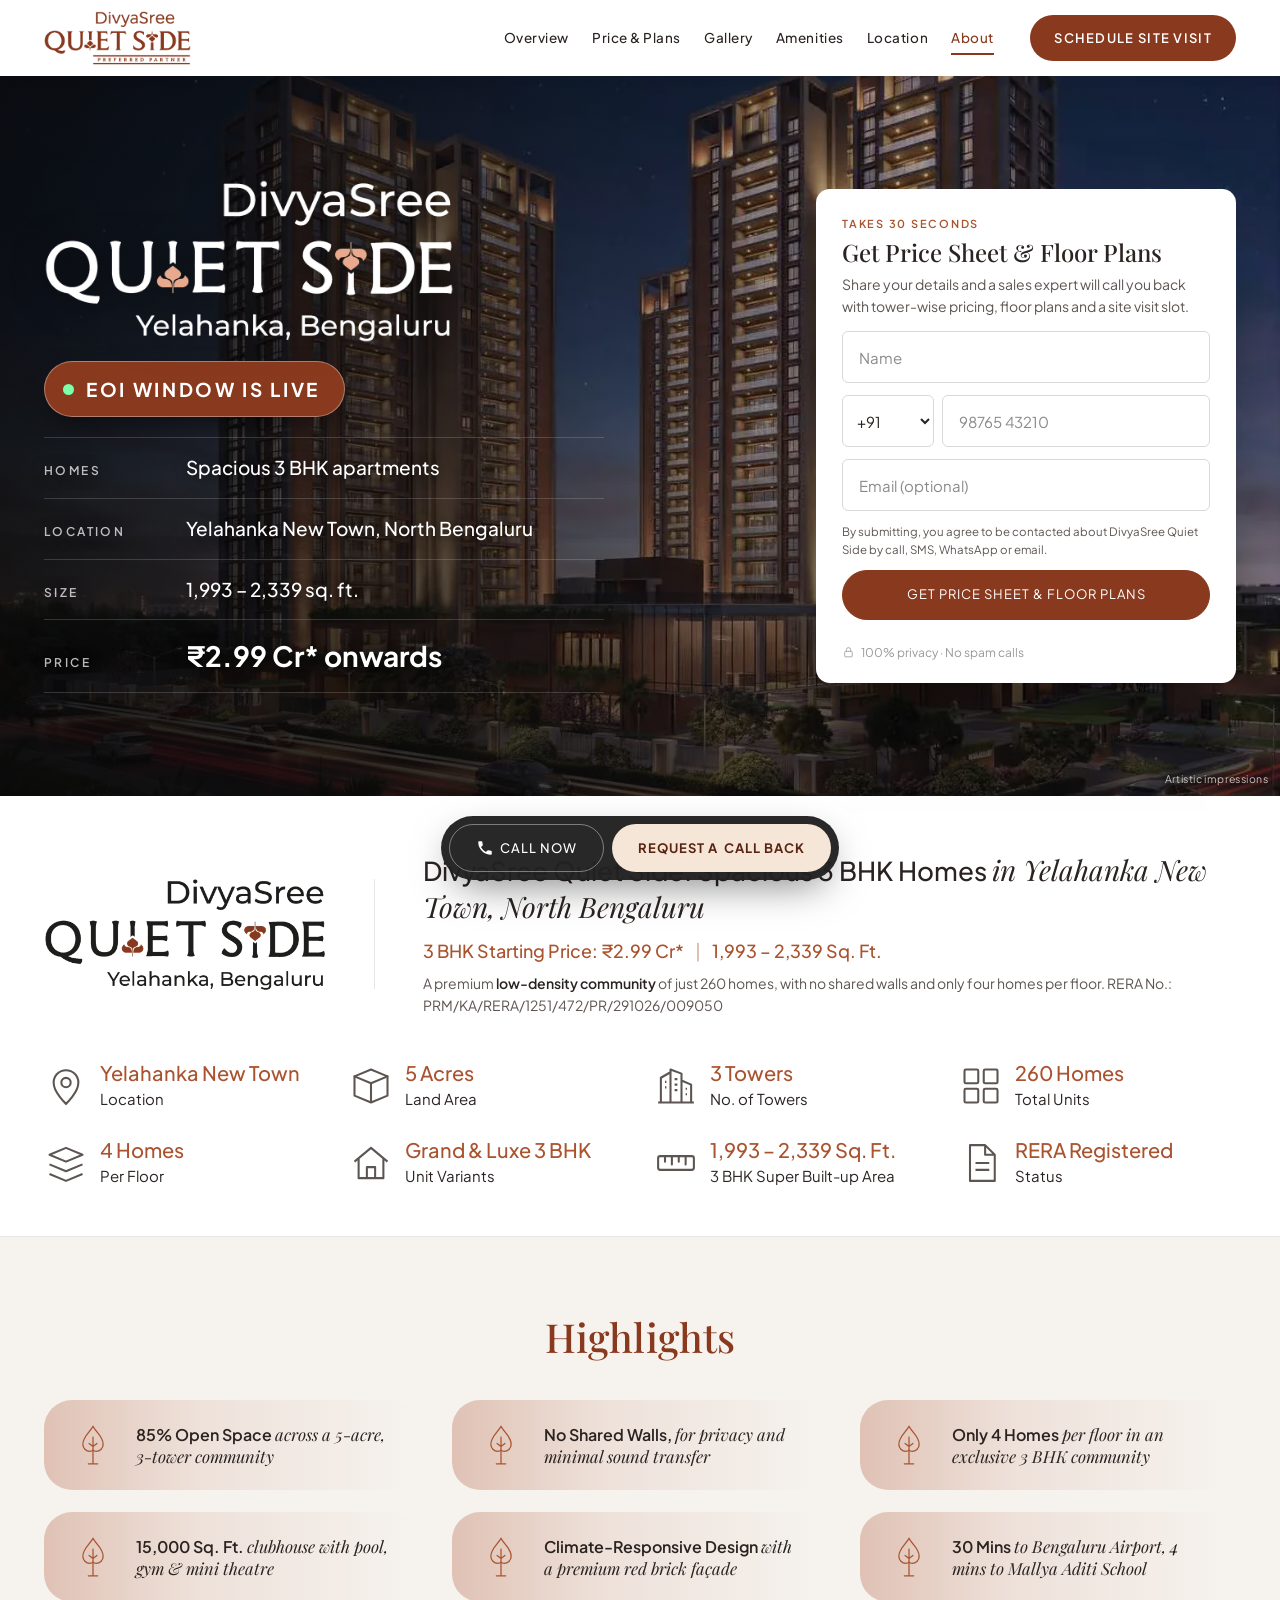
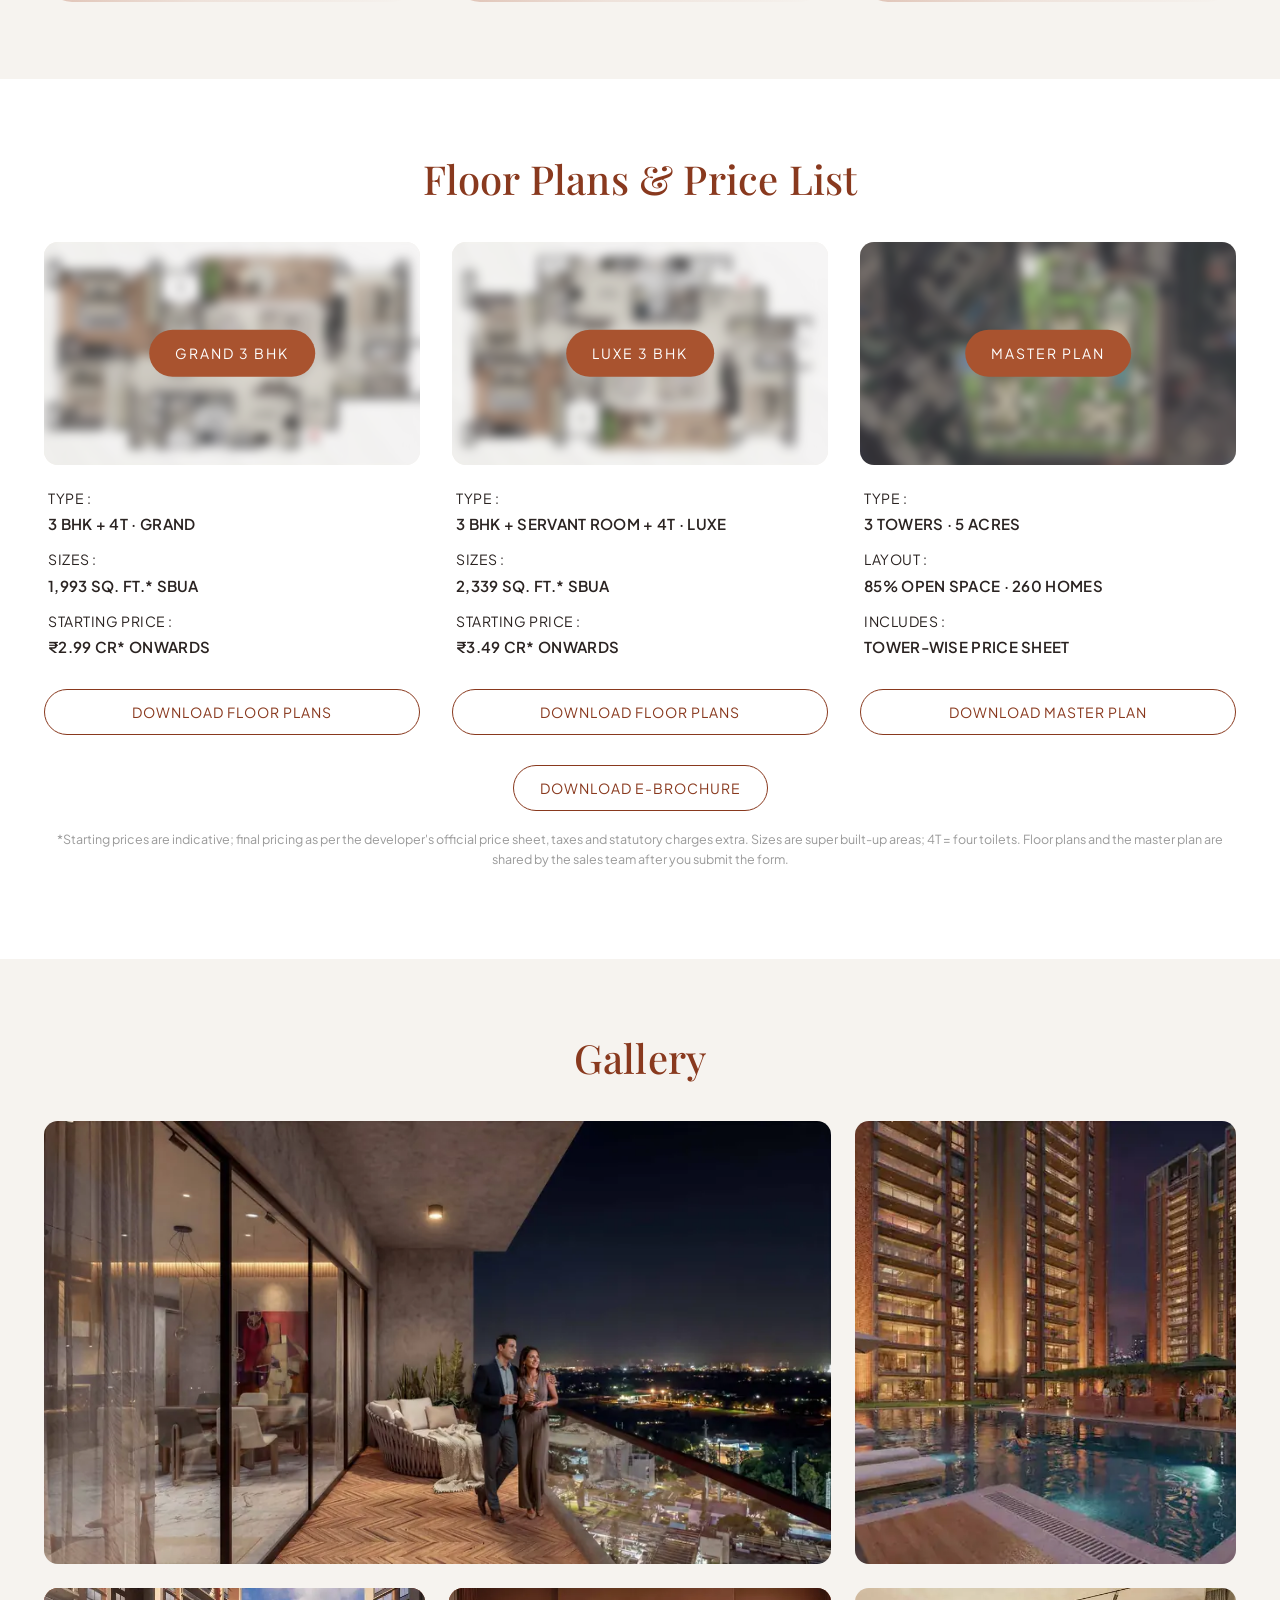
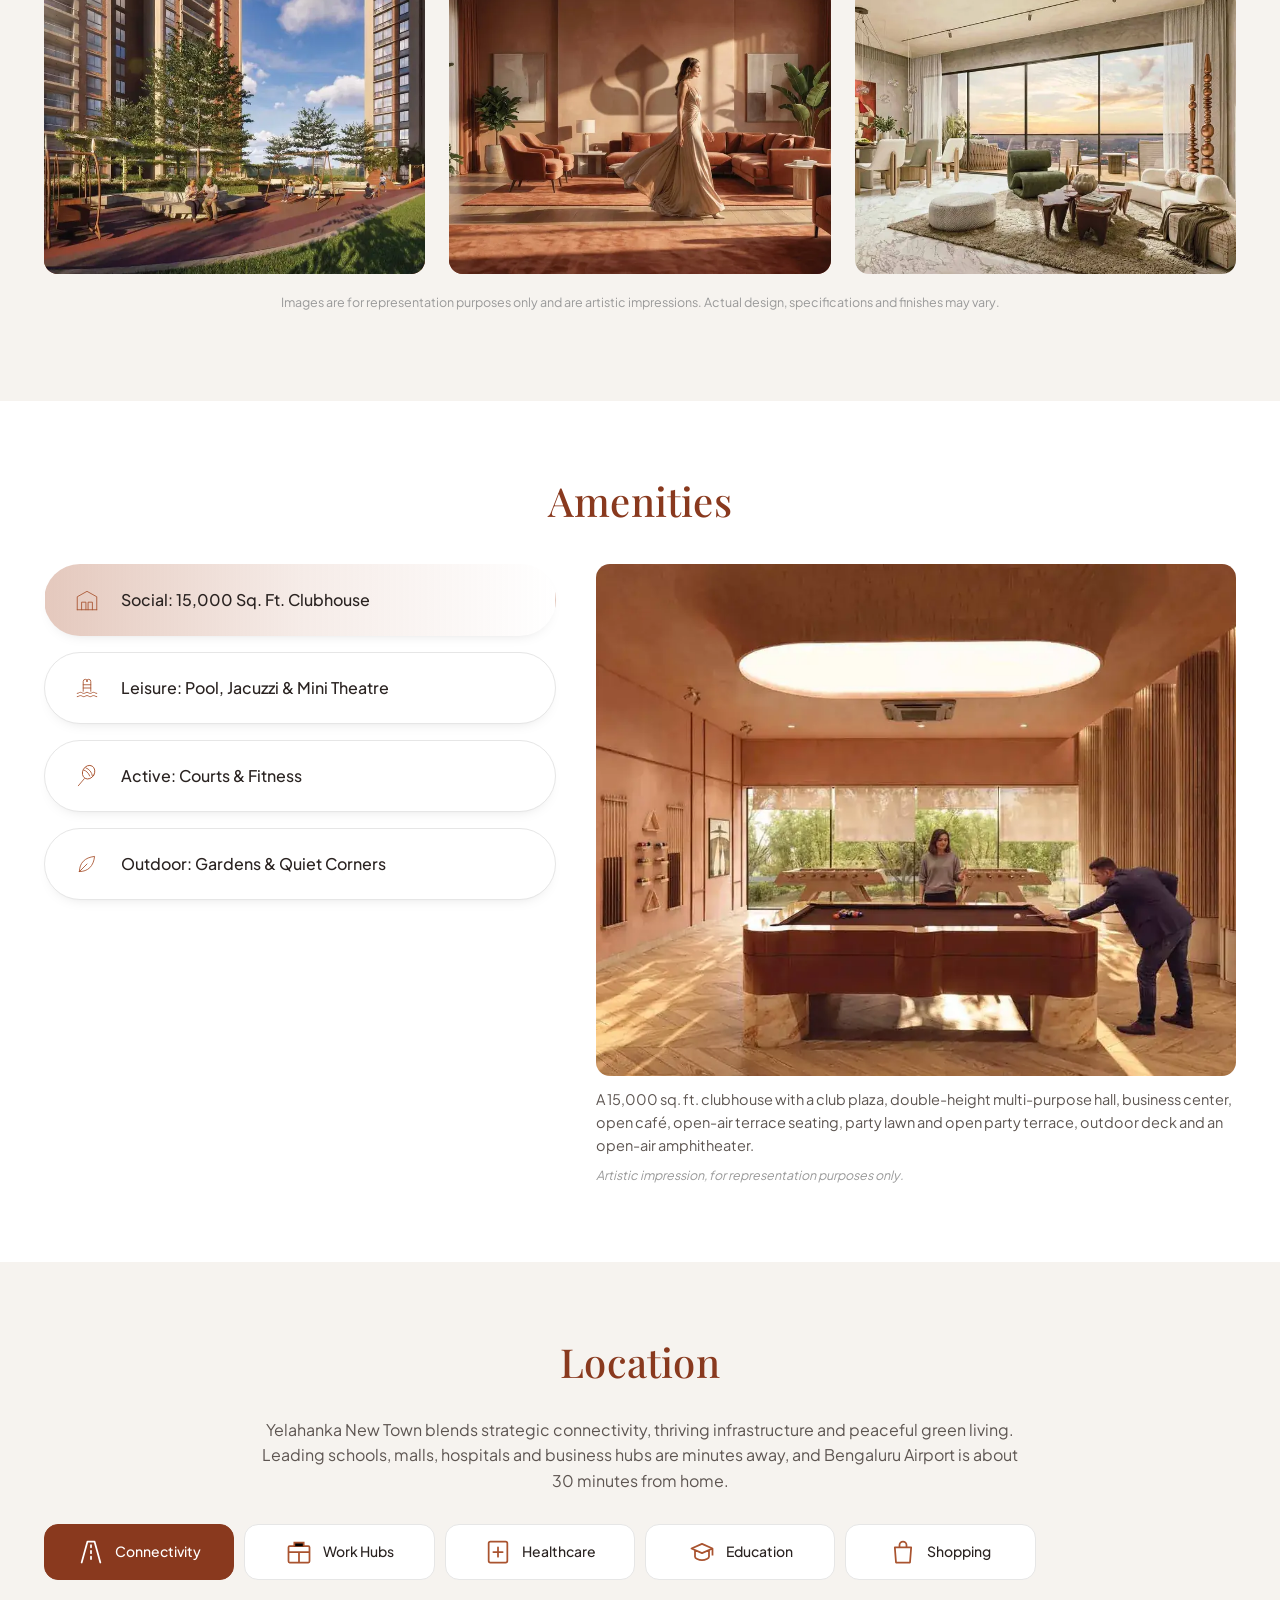
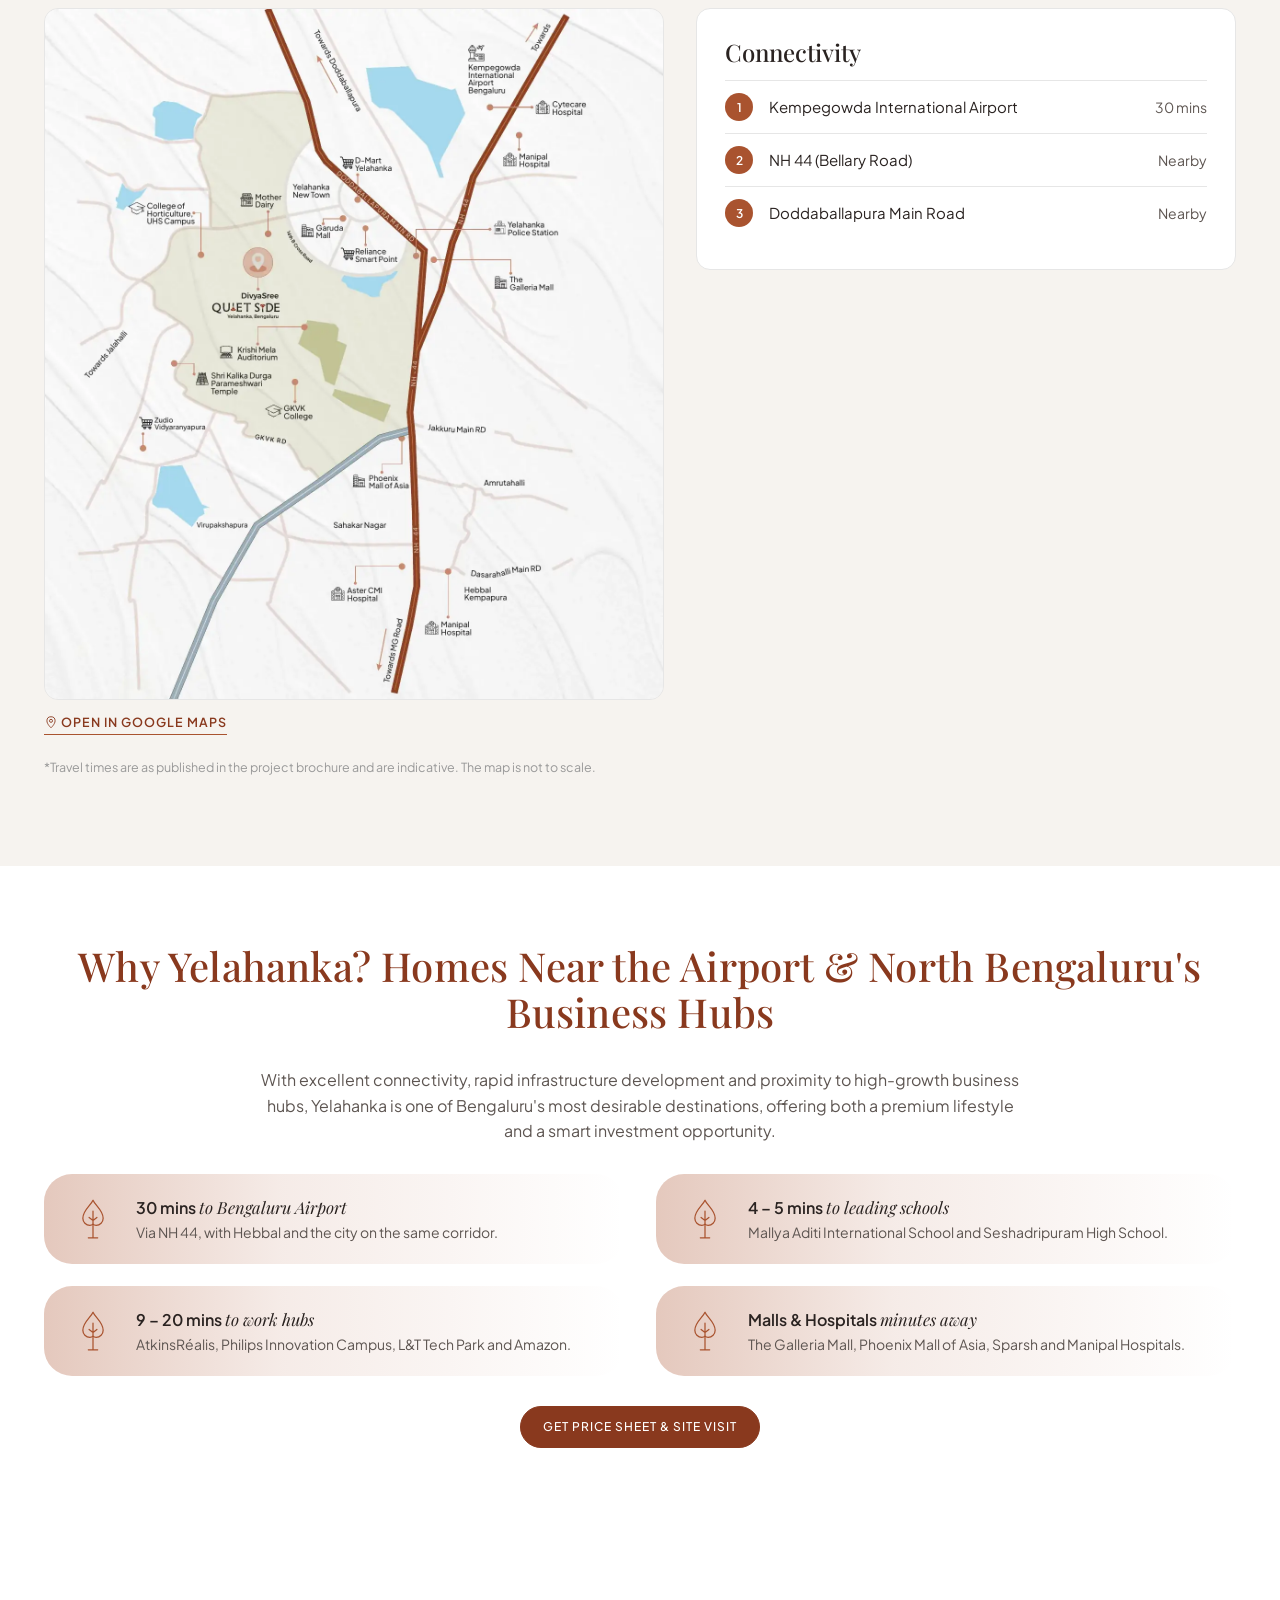
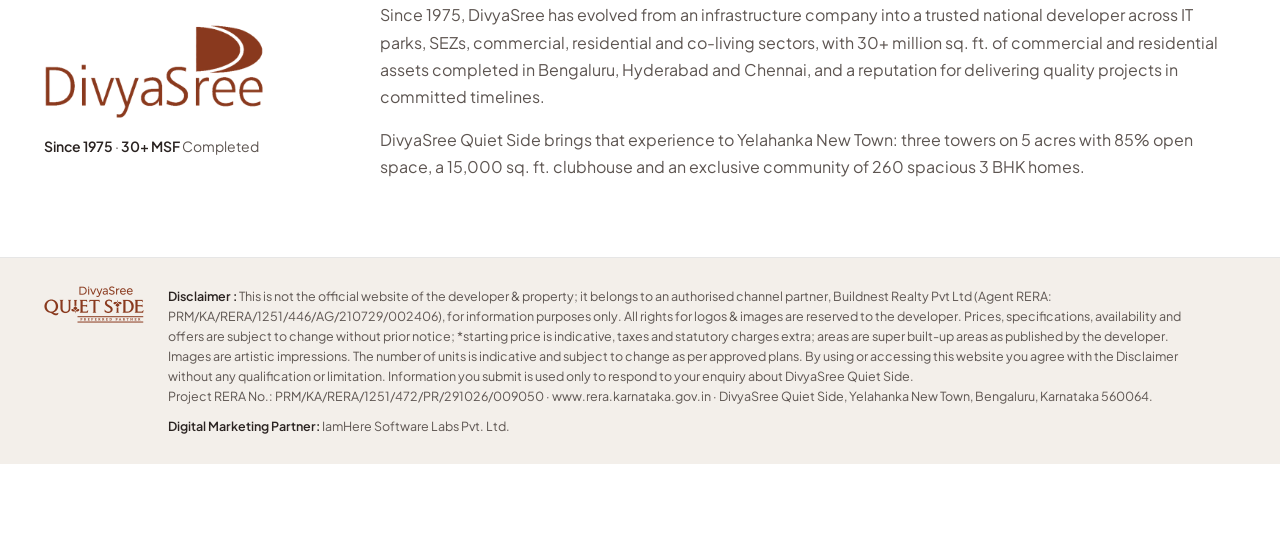
==== commit d89404e7: "Header and footer: use the Quiet Side 'Preferred Partner' logo Same lockup as the reference site (Di" ====
--- a/index.html
+++ b/index.html
@@ -29,7 +29,7 @@
 <link rel="preload" as="font" type="font/woff2" href="assets/fonts/plus-jakarta-sans-latin-wght-normal.woff2" crossorigin>
 <link rel="preload" as="font" type="font/woff2" href="assets/fonts/playfair-display-latin-wght-normal.woff2" crossorigin>
 <link rel="preload" as="image" href="assets/img/quiet-side-logo-light.webp">
-<!-- inline:css (generated from assets/css/styles.css by tools/build.py) --><style>@font-face{font-family: "Plus Jakarta Sans";font-style: normal;font-weight: 200 800;font-display: swap;src: url("assets/fonts/plus-jakarta-sans-latin-wght-normal.woff2") format("woff2");unicode-range: U+0000-00FF,U+0131,U+0152-0153,U+02BB-02BC,U+02C6,U+02DA,U+02DC,U+0304,U+0308,U+0329,U+2000-206F,U+20AC,U+2122,U+2191,U+2193,U+2212,U+2215,U+FEFF,U+FFFD}@font-face{font-family: "Plus Jakarta Sans";font-style: normal;font-weight: 200 800;font-display: swap;src: url("assets/fonts/plus-jakarta-sans-latin-ext-wght-normal.woff2") format("woff2");unicode-range: U+0100-02BA,U+02BD-02C5,U+02C7-02CC,U+02CE-02D7,U+02DD-02FF,U+0304,U+0308,U+0329,U+1D00-1DBF,U+1E00-1E9F,U+1EF2-1EFF,U+2020,U+20A0-20AB,U+20AD-20C0,U+2113,U+2C60-2C7F,U+A720-A7FF}@font-face{font-family: "Playfair Display";font-style: normal;font-weight: 400 900;font-display: swap;src: url("assets/fonts/playfair-display-latin-wght-normal.woff2") format("woff2");unicode-range: U+0000-00FF,U+0131,U+0152-0153,U+02BB-02BC,U+02C6,U+02DA,U+02DC,U+0304,U+0308,U+0329,U+2000-206F,U+20AC,U+2122,U+2191,U+2193,U+2212,U+2215,U+FEFF,U+FFFD}@font-face{font-family: "Playfair Display";font-style: normal;font-weight: 400 900;font-display: swap;src: url("assets/fonts/playfair-display-latin-ext-wght-normal.woff2") format("woff2");unicode-range: U+0100-02BA,U+02BD-02C5,U+02C7-02CC,U+02CE-02D7,U+02DD-02FF,U+0304,U+0308,U+0329,U+1D00-1DBF,U+1E00-1E9F,U+1EF2-1EFF,U+2020,U+20A0-20AB,U+20AD-20C0,U+2113,U+2C60-2C7F,U+A720-A7FF}@font-face{font-family: "Playfair Display";font-style: italic;font-weight: 400 900;font-display: swap;src: url("assets/fonts/playfair-display-latin-wght-italic.woff2") format("woff2");unicode-range: U+0000-00FF,U+0131,U+0152-0153,U+02BB-02BC,U+02C6,U+02DA,U+02DC,U+0304,U+0308,U+0329,U+2000-206F,U+20AC,U+2122,U+2191,U+2193,U+2212,U+2215,U+FEFF,U+FFFD}:root{--ink: #212529;--grey: #999999;--grey-2: #555960;--beige: #9a7440;--beige-soft: rgba(154, 116, 64, .30);--beige-faint: rgba(154, 116, 64, .16);--navy: #1f3a33;--dark: #222222;--band: #f9f9f9;--band-2: #f8f7f7;--white: #ffffff;--line: #e6e6e6;--serif: "Source Serif 4", "Chronicle Display", Georgia, "Times New Roman", serif;--sans: "Figtree", "Ringside", system-ui, -apple-system, "Segoe UI", sans-serif;--wrap: 1296px;--gutter: clamp(16px, 4vw, 44px);--header-h: 76px;--radius: 14px;--pill: 50px;color-scheme: light}*, *::before, *::after{box-sizing: border-box}[hidden]{display: none !important}html{scroll-behavior: smooth;scroll-padding-top: calc(var(--header-h) + 12px);-webkit-text-size-adjust: 100%;font-synthesis-weight: none}body{margin: 0;font-family: var(--sans);font-weight: 400;font-size: 16px;line-height: 1.6;color: var(--ink);background: var(--white);overflow-x: hidden}img{max-width: 100%;height: auto;display: block}a{color: inherit}button{font: inherit;color: inherit;cursor: pointer}h1, h2, h3{margin: 0;font-weight: 500;line-height: 1.15}p{margin: 0 0 1em}.sprite{position: absolute;width: 0;height: 0;overflow: hidden}.sr-only{position: absolute;width: 1px;height: 1px;overflow: hidden;clip: rect(0 0 0 0)}.skip{position: absolute;left: -999px;top: 8px;background: var(--white);padding: 8px 14px;z-index: 100}.skip:focus{left: 8px}a:focus-visible, button:focus-visible, [tabindex]:focus-visible{outline: 2px solid var(--beige);outline-offset: 3px}.wrap{width: 100%;max-width: var(--wrap);margin: 0 auto;padding: 0 var(--gutter)}.center{text-align: center}.section{padding: clamp(48px, 6vw, 80px) 0}.display{font-family: var(--serif);font-weight: 600;font-size: clamp(32px, 3.4vw, 40px);line-height: 1.15;color: var(--ink);margin-bottom: clamp(26px, 3.5vw, 40px)}.fineprint{font-size: 12.5px;color: var(--grey);margin-top: 18px;line-height: 1.6}.btn{white-space: nowrap;display: inline-flex;align-items: center;justify-content: center;gap: 8px;min-height: 42px;padding: 0 22px;border: 1px solid var(--dark);border-radius: var(--pill);background: var(--dark);color: #fff;font-size: 12px;font-weight: 500;letter-spacing: 1px;text-transform: uppercase;text-decoration: none;transition: background-color .2s, transform .2s, box-shadow .2s}.btn:hover{background: #000;transform: translateY(-1px);box-shadow: 0 10px 20px -12px rgba(0,0,0,.5)}.btn[disabled]{opacity: .65;cursor: progress}.btn-outline{display: inline-flex;align-items: center;justify-content: center;min-height: 46px;padding: 0 26px;border: 1px solid #000;border-radius: var(--pill);background: transparent;color: #000;font-size: 14px;font-weight: 400;letter-spacing: 1px;text-transform: uppercase;transition: background-color .2s, color .2s}.btn-outline:hover{background: var(--dark);color: #fff;border-color: var(--dark)}.site-header{position: sticky;top: 0;z-index: 40;background: var(--white);box-shadow: 0 2px 12px rgba(0,0,0,.06)}.header-inner{height: var(--header-h);display: flex;align-items: center;justify-content: space-between;gap: 16px}.brand{display: inline-flex;align-items: center;min-height: 44px}.brand img{height: 38px;width: auto;max-width: none}.phone-pill{display: inline-flex;align-items: center;gap: 10px;min-height: 44px;padding: 0 18px;border: 1px solid var(--ink);border-radius: var(--pill);font-size: 16px;font-weight: 500;text-decoration: none;letter-spacing: .01em;transition: background-color .2s, color .2s}.phone-pill:hover{background: var(--dark);color: #fff;border-color: var(--dark)}.flag{display: inline-flex;flex-direction: column;width: 22px;height: 15px;border-radius: 2px;overflow: hidden;box-shadow: 0 0 0 1px rgba(0,0,0,.08)}.flag i{flex: 1;display: block}.flag i:nth-child(1){background: #ff9933}.flag i:nth-child(2){background: #fff}.flag i:nth-child(3){background: #138808}@media (max-width: 480px){.brand img{height: 30px}.phone-pill{font-size: 14px;padding: 0 12px}}.banner{background: var(--dark)}.banner > img{width: 100%;height: clamp(260px, 56vw, 720px);object-fit: cover;object-position: 50% 42%}.intro-band{background: var(--white);padding: clamp(32px, 4.5vw, 56px) 0 clamp(28px, 4vw, 48px);border-bottom: 1px solid var(--line)}.intro-top{display: grid;gap: 22px;align-items: center;justify-items: center;text-align: center}.intro-logo img{width: 190px;height: auto}.intro-text h1{font-family: var(--sans);font-weight: 500;font-size: clamp(22px, 2.2vw, 26px);line-height: 1.3;color: var(--ink)}.intro-text h1 em{font-family: var(--serif);font-style: italic;font-weight: 300;font-size: 1.08em;color: var(--ink)}.intro-price{margin: 12px 0 0;font-size: clamp(15px, 1.4vw, 18px);font-weight: 500;color: var(--beige)}.intro-price i{font-style: normal;margin: 0 8px;color: #dccaa8}@media (min-width: 900px){.intro-top{grid-template-columns: auto auto 1fr;gap: 0;text-align: left;justify-items: stretch}.intro-top::before{content: "";grid-column: 2;grid-row: 1;width: 1px;height: 110px;background: var(--line);margin: 0 48px}.intro-logo{grid-column: 1;grid-row: 1;justify-self: center}.intro-text{grid-column: 3;grid-row: 1}}.kf-grid{list-style: none;margin: clamp(28px, 4vw, 44px) 0 0;padding: 0;display: grid;grid-template-columns: repeat(2, minmax(0, 1fr));gap: 22px 16px}.kf-grid li{display: flex;align-items: center;gap: 12px;min-width: 0}.kf-grid svg{flex: 0 0 auto;width: 36px;height: 36px;color: var(--grey-2)}.kf-grid strong{display: block;font-weight: 500;font-size: 16px;line-height: 1.25;color: var(--beige)}.kf-grid span{display: block;margin-top: 2px;font-size: 13.5px;color: var(--ink)}@media (min-width: 900px){.kf-grid{grid-template-columns: repeat(4, 1fr);gap: 26px 28px}.kf-grid svg{width: 44px;height: 44px}.kf-grid strong{font-size: 20px}.kf-grid span{font-size: 15px}}.highlights{background: var(--band)}.hl-grid{list-style: none;margin: 0;padding: 0;display: grid;grid-template-columns: 1fr;gap: 16px}.hl-grid li{display: flex;align-items: center;gap: 18px;min-height: 90px;padding: 18px 24px;border-radius: 28px;background: linear-gradient(90deg, var(--beige-soft) 0%, var(--beige-faint) 41%, rgba(185,104,78,0) 100%)}.hl-grid svg{flex: 0 0 auto;width: 50px;height: 50px;color: var(--beige)}.hl-grid p{margin: 0;font-size: 16px;line-height: 1.35;color: var(--ink)}.hl-grid strong{font-weight: 600}.hl-grid em{font-family: var(--serif);font-style: italic;font-weight: 400;font-size: 1.04em}@media (min-width: 700px){.hl-grid{grid-template-columns: repeat(2, 1fr);gap: 20px 24px}}@media (min-width: 1100px){.hl-grid{grid-template-columns: repeat(3, 1fr);gap: 22px 32px}}.units{background: var(--white)}.unit-grid{display: grid;grid-template-columns: 1fr;gap: 24px}.unit-card{background: var(--band);border-radius: var(--radius);overflow: hidden;display: flex;flex-direction: column}.unit-media{position: relative;aspect-ratio: 4 / 3;background: var(--dark)}.unit-media img{width: 100%;height: 100%;object-fit: cover}.unit-media::after{content: "";position: absolute;inset: 0;background: linear-gradient(0deg, rgba(0,0,0,.72) 0%, rgba(0,0,0,.1) 55%, transparent 100%)}.unit-badge{position: absolute;top: 14px;right: 14px;z-index: 1;background: var(--navy);color: #fff;font-size: 12px;font-weight: 500;letter-spacing: .04em;text-transform: uppercase;padding: 7px 14px;border-radius: var(--pill)}.unit-title{position: absolute;left: 0;right: 0;bottom: 0;z-index: 1;padding: 16px 18px;color: #fff}.unit-title h3{font-family: var(--serif);font-weight: 600;font-size: 20px;letter-spacing: .02em;text-transform: uppercase}.unit-title p{margin: 4px 0 0;font-size: 15px;font-weight: 500}.unit-facts{list-style: none;margin: 0;padding: 18px 18px 8px;display: grid;gap: 12px}.unit-facts li{display: flex;align-items: center;gap: 10px;font-size: 15px;color: var(--ink)}.unit-facts svg{flex: 0 0 auto;color: var(--ink)}.unit-card .btn{margin: 10px 18px 20px;align-self: flex-start}@media (min-width: 700px){.unit-grid{grid-template-columns: repeat(2, 1fr)}}@media (min-width: 1000px){.unit-grid{grid-template-columns: repeat(3, 1fr)}}.gallery-sec{background: var(--band)}.g-grid{display: grid;grid-template-columns: 1fr;gap: 20px}.g-grid button{display: block;width: 100%;padding: 0;border: 0;border-radius: var(--radius);overflow: hidden;background: var(--dark);cursor: zoom-in}.g-grid img{width: 100%;aspect-ratio: 4 / 3;object-fit: cover;transition: transform .7s ease}.g-grid button:hover img{transform: scale(1.04)}@media (min-width: 700px){.g-grid{grid-template-columns: repeat(2, 1fr)}}@media (min-width: 1000px){.g-grid{grid-template-columns: repeat(3, 1fr);gap: 24px}}.amenities{background: var(--white)}.am-split{display: grid;gap: 28px;align-items: start}.am-tabs{list-style: none;margin: 0;padding: 0;display: grid;gap: 16px}.am-tab{display: flex;align-items: center;gap: 14px;width: 100%;min-height: 72px;padding: 0 22px;border: 1px solid var(--line);border-radius: var(--pill);background: var(--white);text-align: left;font-size: 16px;font-weight: 500;color: var(--ink);box-shadow: 0 6px 16px -12px rgba(0,0,0,.25);transition: background .25s, border-color .25s}.am-tab:hover{border-color: var(--beige)}.am-tab.is-active{border-color: transparent;background: linear-gradient(90deg, var(--beige-soft) 0%, var(--beige-faint) 50%, rgba(185,104,78,0) 100%), var(--white)}.am-ic{flex: 0 0 auto;width: 40px;height: 40px;display: grid;place-items: center;color: var(--beige)}.am-panels{position: relative}.am-panel{margin: 0}.am-panel img{width: 100%;aspect-ratio: 4 / 3;object-fit: cover;border-radius: var(--radius)}.am-panel figcaption{margin-top: 12px;font-size: 14.5px;color: var(--grey-2)}@media (min-width: 900px){.am-split{grid-template-columns: 1fr 1.25fr;gap: 40px}.am-panel img{aspect-ratio: 4 / 3.2}}.pricing{background: var(--band)}.fp-grid{display: grid;grid-template-columns: 1fr;gap: 32px}.fp-card{min-width: 0;display: flex;flex-direction: column}.fp-img{position: relative;display: block;width: 100%;aspect-ratio: 16 / 9.5;padding: 0;border: 0;border-radius: var(--radius);background: #f5ece8;overflow: hidden;cursor: pointer}.fp-img img{width: 100%;height: 100%;object-fit: cover;object-position: 50% 40%;filter: blur(5px);opacity: .85;transform: scale(1.1);transition: filter .4s}.fp-img:hover img{filter: blur(3px)}.fp-pill{position: absolute;left: 50%;top: 50%;transform: translate(-50%, -50%);background: var(--beige);color: #fff;padding: 12px 26px;border-radius: var(--pill);font-size: 14px;font-weight: 400;letter-spacing: .14em;text-transform: uppercase;white-space: nowrap}.fp-info{margin: 22px 0 18px;padding: 0 4px}.fp-info div{margin-bottom: 12px}.fp-info dt{font-size: 14px;letter-spacing: .04em;text-transform: uppercase;color: var(--ink)}.fp-info dd{margin: 3px 0 0;font-size: 15px;font-weight: 600;letter-spacing: .02em;text-transform: uppercase;color: var(--ink)}.fp-card .btn-outline{margin-top: auto;width: 100%}@media (min-width: 700px){.fp-grid{grid-template-columns: repeat(2, 1fr);gap: 36px 28px}}@media (min-width: 1000px){.fp-grid{grid-template-columns: repeat(3, 1fr);gap: 32px}}.about{background: var(--white)}.about-grid{display: grid;gap: 28px;align-items: center}.about-logo img{width: 220px;height: auto}.about-logo p{margin: 16px 0 0;font-size: 14px;color: var(--grey-2)}.about-logo strong{color: var(--ink);font-weight: 600}.about-text p{font-size: 16px;color: var(--grey-2);line-height: 1.7}.about-text p:last-child{margin-bottom: 0}@media (min-width: 900px){.about-grid{grid-template-columns: 280px 1fr;gap: 56px}}.contact{background: var(--white);border-top: 1px solid var(--line)}.contact-grid{display: grid;gap: 32px}.eyebrow{margin: 0 0 6px;font-size: 16px;letter-spacing: .14em;text-transform: uppercase;color: var(--grey-2)}.contact .display{margin-bottom: 14px}.contact-sub{color: var(--grey-2);max-width: 44ch}.form-label{margin: 0 0 20px;padding-bottom: 10px;font-size: 14px;font-weight: 600;letter-spacing: .08em;text-transform: uppercase;color: var(--ink);border-bottom: 1px solid var(--line);position: relative}.form-label::after{content: "";position: absolute;left: 0;bottom: -1px;width: 110px;height: 2px;background: var(--beige)}@media (min-width: 900px){.contact-grid{grid-template-columns: 1fr 1.1fr;gap: 64px;align-items: start}}.site-footer{background: var(--band-2);color: var(--grey-2);padding: 28px 0 calc(96px + env(safe-area-inset-bottom));font-size: 13px;border-top: 1px solid var(--line)}.foot-grid{display: grid;gap: 18px;align-items: start}.foot-mark{width: 84px;height: auto}.foot-partner{margin: 0 0 8px;font-size: 13.5px;color: var(--ink)}.disclaimer{margin: 0;font-size: 12.5px;line-height: 1.6;color: var(--grey-2)}.disclaimer strong{color: var(--ink);font-weight: 600}.disclaimer a{color: var(--ink)}.foot-links{display: flex;gap: 14px;font-size: 13.5px}.foot-links a{color: var(--ink);text-decoration: none}.foot-links a:hover{text-decoration: underline}@media (min-width: 900px){.foot-grid{grid-template-columns: 100px 1fr auto;gap: 24px}.site-footer{padding-bottom: 28px}}.side-tab{display: none;position: fixed;right: 0;top: 40%;z-index: 44;width: 48px;height: 160px;padding: 0;border: 0;border-radius: 10px 0 0 10px;background: var(--dark);color: #fff;transition: background-color .2s}.side-tab span{display: block;transform: rotate(-90deg);white-space: nowrap;font-size: 12px;font-weight: 500;letter-spacing: 2px;text-transform: uppercase}.side-tab:hover{background: #000}@media (min-width: 900px){.side-tab{display: grid;place-items: center}}.wa-float{position: fixed;left: 20px;bottom: 92px;z-index: 44;width: 52px;height: 52px;border-radius: 50%;display: grid;place-items: center;background: #25d366;color: #fff;box-shadow: 0 10px 24px -8px rgba(0,0,0,.5)}@media (min-width: 900px){.wa-float{bottom: 28px;left: 24px}}.action-bar{position: fixed;z-index: 45;left: 0;right: 0;bottom: 0;display: flex;gap: 8px;padding: 10px 12px calc(10px + env(safe-area-inset-bottom));background: rgba(34,34,34,.97);transform: translateY(110%);transition: transform .25s ease}.action-bar.is-visible{transform: none}.action-bar > *{flex: 1 1 0;min-height: 46px;display: inline-flex;align-items: center;justify-content: center;gap: 6px;border-radius: var(--pill);font-weight: 500;font-size: 13px;letter-spacing: 1px;text-transform: uppercase;text-decoration: none}.action-bar a{color: #fff;border: 1px solid rgba(255,255,255,.4)}.action-bar .mb-wa{color: #fff;background: #25d366;border-color: #25d366}.action-bar button{flex-grow: 1.4;border: 0;background: #fff;color: var(--dark)}@media (min-width: 900px){.action-bar{display: none}}.form-title{font-family: var(--serif);font-weight: 600;font-size: 28px;line-height: 1.15;margin-bottom: 6px}.form-lede{font-size: 14px;color: var(--grey-2);margin-bottom: 18px}.lead-form{display: grid;gap: 14px}.field{margin: 0;padding: 0;border: 0;min-width: 0}.field legend{display: block;font-size: 13px;font-weight: 500;margin-bottom: 8px;color: var(--ink);padding: 0}.opt{font-weight: 400;color: var(--grey)}.lead-form input[type=text], .lead-form input[type=tel], .lead-form input[type=email], .lead-form select{width: 100%;height: 52px;padding: 0 16px;border: 1px solid #d9d9d9;border-radius: 6px;background: #fff;font: inherit;font-size: 15px;color: var(--ink)}.lead-form input::placeholder{color: #8a8a8a}.lead-form input:focus, .lead-form select:focus{outline: none;border-color: var(--beige);box-shadow: 0 0 0 3px rgba(185,104,78,.25)}.lead-form input[aria-invalid="true"]{border-color: #b3261e}.phone-row{display: grid;grid-template-columns: 92px 1fr;gap: 8px}.phone-row select{padding: 0 10px}.chips{display: flex;flex-wrap: wrap;gap: 8px}.chips legend{width: 100%}.chips label{position: relative;margin: 0}.chips input{position: absolute;opacity: 0;inset: 0;margin: 0;cursor: pointer}.chips label span{display: inline-flex;align-items: center;min-height: 42px;padding: 0 16px;border: 1px solid #d9d9d9;border-radius: var(--pill);font-size: 13.5px;background: #fff;transition: background-color .15s, border-color .15s, color .15s}.chips label input:checked + span{background: var(--dark);color: #fff;border-color: var(--dark)}.chips input:focus-visible + span{outline: 2px solid var(--beige);outline-offset: 2px}.consent{display: grid;grid-template-columns: 20px 1fr;gap: 10px;align-items: center;font-size: 12.5px;color: var(--grey-2);line-height: 1.5;min-height: 44px}.consent input{width: 18px;height: 18px;margin: 0;accent-color: var(--dark)}.err{margin: 4px 0 0;font-size: 12.5px;color: #b3261e}.err:empty{display: none}.form-status{margin: 0;font-size: 13.5px}.form-status:empty{display: none}.form-status.is-error{color: #8c1d18;background: #fbeceb;padding: 10px 12px;border-radius: 6px}.form-status a{font-weight: 600}.hp{position: absolute !important;left: -9999px;width: 1px;height: 1px;overflow: hidden}.btn-submit{justify-self: start;min-width: 140px}.form-success{text-align: left;padding: 6px 0}.form-success h4{font-family: var(--serif);font-size: 24px;font-weight: 600;margin: 0 0 8px}.form-success p{font-size: 14px;color: var(--grey-2)}.form-success .tick{width: 44px;height: 44px;border-radius: 50%;background: var(--beige);display: grid;place-items: center;margin-bottom: 14px;color: #fff}.form-success .btn-dark{display: inline-flex;align-items: center;min-height: 42px;padding: 0 22px;border-radius: var(--pill);background: var(--dark);color: #fff;border: 0;font-size: 12px;letter-spacing: 1px;text-transform: uppercase}dialog{border: 0;padding: 0}dialog::backdrop{background: rgba(0, 0, 0, .7)}.modal{width: min(480px, calc(100% - 24px));max-height: calc(100svh - 24px);border-radius: 14px;background: var(--white);color: var(--ink);overflow: auto;box-shadow: 0 40px 100px -30px rgba(0,0,0,.6)}.modal[open]{animation: pop .3s ease}@keyframes pop{from{opacity: 0;transform: translateY(12px) scale(.98)}to{opacity: 1;transform: none}}.modal-inner{padding: 30px 26px 24px}.modal-logo{width: 120px;height: auto;margin: 0 auto 18px}.modal-inner .form-title, .modal-inner .form-lede{text-align: center}.assure{display: flex;align-items: center;justify-content: center;gap: 6px;margin: 14px 0 0;font-size: 12px;color: var(--grey)}.modal .btn-submit{justify-self: stretch;width: 100%;background: var(--dark);color: #fff;border-color: var(--dark);font-size: 13px}.modal-close{position: absolute;top: 10px;right: 10px;width: 40px;height: 40px;border: 0;border-radius: 50%;background: rgba(0,0,0,.06);color: var(--ink);display: grid;place-items: center;z-index: 3}.modal-close:hover{background: rgba(0,0,0,.12)}.lightbox{width: 100vw;height: 100svh;max-width: none;max-height: none;background: rgba(15, 15, 15, .96);color: #fff}.lightbox[open]{display: grid;place-items: center}.lightbox figure{margin: 0;max-width: min(1400px, 94vw)}.lightbox img{max-height: 82svh;width: auto;margin: 0 auto;background: #fff}.lightbox figcaption{color: #cfc8c1;text-align: center;margin-top: 10px;font-size: 14px}.lightbox .modal-close{background: rgba(255,255,255,.12);color: #fff}.lb-nav{position: absolute;top: 50%;transform: translateY(-50%);width: 48px;height: 64px;background: rgba(255,255,255,.08);border: 0;color: #fff;font-size: 36px}.lb-prev{left: 8px}.lb-next{right: 8px}.noscript{position: fixed;bottom: 0;left: 0;right: 0;background: #f6e6df;padding: 12px;text-align: center;margin: 0;z-index: 99}section[id]{scroll-margin-top: calc(var(--header-h) + 8px)}html:not(.ss-editing) [data-edit]:empty{display: none}.review-mode [data-review]{outline: 2px dashed #d97706;outline-offset: 4px}@media (prefers-reduced-motion: reduce){html{scroll-behavior: auto}*, *::before, *::after{transition: none !important;animation: none !important}}.unit-media{overflow: hidden}.unit-media img{position: absolute;inset: 0}.unit-media img[height="3845"]{object-position: 50% 70%}#am-relax img{object-position: 50% 78%}.pricing{background: var(--white)}.location{background: var(--band);color: var(--ink)}.loc-intro{max-width: 760px;margin: -8px auto 30px;text-align: center;color: var(--grey-2);font-size: 16px}.loc-tabs{list-style: none;margin: 0 0 28px;padding: 0;display: grid;grid-template-columns: repeat(3, 1fr);gap: 10px}.loc-tab{width: 100%;min-height: 64px;display: flex;flex-direction: column;align-items: center;justify-content: center;gap: 6px;padding: 10px 8px;border: 1px solid var(--line);border-radius: var(--radius);background: var(--white);font-size: 13px;font-weight: 500;color: var(--ink);transition: background .25s, border-color .25s, color .25s}.loc-tab svg{color: var(--beige)}.loc-tab:hover{border-color: var(--beige)}.loc-tab.is-active{background: var(--dark);border-color: var(--dark);color: #fff}.loc-tab.is-active svg{color: #fff}.loc-split{display: grid;gap: 24px;align-items: start}.loc-map{margin: 0}.loc-map button{display: block;width: 100%;padding: 0;border: 1px solid var(--line);border-radius: var(--radius);background: #fff;overflow: hidden;cursor: zoom-in}.loc-map img{width: 100%;height: auto}.loc-panels{background: var(--white);border: 1px solid var(--line);border-radius: var(--radius);padding: 24px 22px}.loc-panel h3{font-family: var(--serif);font-weight: 600;font-size: 24px;margin-bottom: 14px}.loc-items{list-style: none;margin: 0;padding: 0}.loc-items li{display: grid;grid-template-columns: 32px 1fr auto;align-items: center;gap: 12px;padding: 12px 0;border-top: 1px solid var(--line);font-size: 15px}.loc-no{width: 28px;height: 28px;border-radius: 50%;background: var(--beige);color: #fff;font-size: 12px;font-weight: 600;display: grid;place-items: center}.loc-name{color: var(--ink)}.loc-time{color: var(--grey-2);white-space: nowrap;font-size: 14px}.location .fineprint{margin-top: 22px}@media (min-width: 700px){.loc-tabs{grid-template-columns: repeat(6, 1fr)}.loc-tab{flex-direction: row;gap: 10px;min-height: 56px;font-size: 14px}}@media (min-width: 900px){.loc-split{grid-template-columns: 1.15fr 1fr;gap: 32px}.loc-panels{padding: 30px 28px}}.modal{width: min(880px, calc(100% - 24px));border-radius: 16px;overflow: hidden auto}.modal-grid{display: grid;grid-template-columns: 1fr}.modal-offer{position: relative;min-height: 190px;background: var(--dark);color: #fff;overflow: hidden}.modal-photo{position: absolute;inset: 0;width: 100%;height: 100%;object-fit: cover;object-position: 50% 20%}.modal-offer-inner{position: relative;z-index: 1;height: 100%;display: flex;flex-direction: column;justify-content: flex-end;padding: 22px 22px 20px;background: linear-gradient(180deg, rgba(10,10,10,.25) 0%, rgba(10,10,10,.6) 45%, rgba(10,10,10,.92) 100%)}.modal-offer .modal-logo{width: 96px;margin: 0 0 12px}.modal-eyebrow{margin: 0 0 6px;font-size: 11px;letter-spacing: .16em;text-transform: uppercase;color: var(--beige)}.modal-offer h3{font-family: var(--serif);font-weight: 600;font-size: 22px;line-height: 1.2;margin-bottom: 12px}.modal-perks, .modal-trust{list-style: none;margin: 0;padding: 0}.modal-perks{display: none;gap: 8px}.modal-perks li{display: flex;align-items: center;gap: 10px;font-size: 14px;color: #eee8e1}.modal-perks svg{flex: 0 0 auto;color: var(--beige)}.modal-trust{display: flex;gap: 18px;margin-top: 16px;padding-top: 14px;border-top: 1px solid rgba(255,255,255,.2)}.modal-trust li{font-size: 11px;line-height: 1.3;color: #d9d4ce}.modal-trust strong{display: block;font-size: 16px;font-weight: 600;color: #fff}.modal-inner{padding: 24px 22px 20px}.modal-tag{margin: 0 0 6px;font-size: 11.5px;font-weight: 600;letter-spacing: .14em;text-transform: uppercase;color: var(--beige)}.modal-inner .form-title, .modal-inner .form-lede{text-align: left}.modal-inner .form-title{font-size: 26px}.modal .btn-submit{min-height: 52px;font-size: 13px}.modal .assure{justify-content: flex-start;text-align: left}.modal .lead-form{gap: 12px}@media (min-width: 860px){.modal-grid{grid-template-columns: 400px 1fr;min-height: 560px}.modal-offer{min-height: 0}.modal-offer-inner{padding: 30px 28px 26px}.modal-perks{display: grid}.modal-offer h3{font-size: 26px}.modal-inner{padding: 34px 32px 26px;display: flex;flex-direction: column;justify-content: center}.modal-close{background: rgba(0,0,0,.06)}}.ty{background: var(--band);min-height: calc(100vh - var(--header-h));display: grid;place-items: start center;padding: clamp(40px, 6vw, 80px) 0}.ty-card{background: var(--white);border-radius: 16px;box-shadow: 0 30px 60px -40px rgba(0,0,0,.35);max-width: 760px;width: 100%;padding: clamp(28px, 5vw, 56px);text-align: center}.ty-tick{width: 64px;height: 64px;border-radius: 50%;background: var(--beige);color: #fff;display: grid;place-items: center;margin: 0 auto 18px}.ty-card .display{margin-bottom: 10px}.ty-lede{font-size: 17px;color: var(--grey-2);max-width: 52ch;margin: 0 auto 26px}.ty-steps{list-style: none;margin: 0 auto 30px;padding: 0;display: grid;gap: 12px;text-align: left;max-width: 520px}.ty-steps li{display: grid;grid-template-columns: 32px 1fr;gap: 12px;align-items: start;font-size: 15px;color: var(--ink)}.ty-steps .no{width: 28px;height: 28px;border-radius: 50%;background: var(--dark);color: #fff;font-size: 12px;font-weight: 600;display: grid;place-items: center;margin-top: 1px}.ty-actions{display: flex;flex-wrap: wrap;justify-content: center;gap: 12px;margin-bottom: 8px}.ty-actions .btn, .ty-actions .btn-outline{min-height: 48px}.ty-plans{margin-top: 36px;padding-top: 28px;border-top: 1px solid var(--line);text-align: left}.ty-plans h2{font-family: var(--serif);font-weight: 600;font-size: 24px;margin-bottom: 6px;text-align: center}.ty-plans > p{text-align: center;color: var(--grey-2);font-size: 14.5px;margin-bottom: 18px}.ty-grid{display: grid;grid-template-columns: 1fr;gap: 16px}.ty-grid figure{margin: 0;background: var(--band);border-radius: var(--radius);overflow: hidden}.ty-grid button{display: block;width: 100%;padding: 0;border: 0;background: #fff;cursor: zoom-in}.ty-grid figcaption{padding: 10px 14px 12px;font-size: 13.5px;color: var(--ink)}.ty-grid figcaption strong{display: block;font-weight: 600}.ty-back{display: inline-block;margin-top: 24px;font-size: 14px;color: var(--grey-2)}@media (min-width: 700px){.ty-grid{grid-template-columns: repeat(3, 1fr)}}.side-tab{width: 46px;height: auto;padding: 22px 0}.side-tab span{transform: none;writing-mode: vertical-rl;transform: rotate(180deg);display: inline-block;line-height: 1}.modal-close, .modal-close *{pointer-events: auto}.modal-close svg{pointer-events: none}.hero{position: relative;isolation: isolate}.hero > img{height: clamp(420px, 60vw, 760px)}.hero-shade{position: absolute;inset: 0;z-index: 0;background: linear-gradient(90deg, rgba(10,10,10,.55) 0%, rgba(10,10,10,.25) 45%, rgba(10,10,10,.15) 100%), linear-gradient(0deg, rgba(10,10,10,.5), transparent 40%)}.hero-grid{position: relative;z-index: 1;display: grid;gap: 22px;padding-top: 28px;padding-bottom: 28px}.hero-copy{color: #fff;text-align: center}.hero-eyebrow{margin: 0 0 10px;font-size: 11.5px;letter-spacing: .2em;text-transform: uppercase;color: var(--beige)}.hero-mark{width: clamp(150px, 20vw, 240px);height: auto;margin: 0 auto 14px;filter: drop-shadow(0 6px 18px rgba(0,0,0,.45))}.hero-line{margin: 0 0 6px;font-size: 15px;color: #f1ece6}.hero-price{margin: 0;font-family: var(--serif);font-size: 20px;font-weight: 600;color: #fff}.hero-form{background: var(--white);border-radius: var(--radius);padding: 22px 20px 18px;box-shadow: 0 40px 80px -30px rgba(0,0,0,.6);max-width: 440px;width: 100%;margin: 0 auto}.hf-tag{margin: 0 0 6px;font-size: 11px;font-weight: 600;letter-spacing: .16em;text-transform: uppercase;color: var(--beige)}.hero-form .form-title{font-size: 24px}.hero-form .form-lede{margin-bottom: 14px}.hero-form .lead-form{gap: 12px}.hero-form .btn-submit{justify-self: stretch;width: 100%;background: var(--dark);color: #fff;border-color: var(--dark);min-height: 50px;font-size: 13px}.hero-form .assure{justify-content: flex-start;margin-top: 12px}.hero-form .js-form-slot{min-height: 300px}@media (max-width: 899px){.hero{background: var(--white)}.hero > img{position: absolute;inset: 0;width: 100%;height: 100%}.hero-shade{background: linear-gradient(180deg, rgba(10,10,10,.35) 0%, rgba(10,10,10,.7) 100%)}.hero-grid{padding-top: 36px;padding-bottom: 36px}}@media (min-width: 900px){.hero > img{position: absolute;inset: 0;width: 100%;height: 100%}.hero{min-height: clamp(560px, 62vw, 720px);display: flex;align-items: center}.hero-grid{grid-template-columns: minmax(0, 1fr) 420px;align-items: center;gap: 48px;padding-top: 56px;padding-bottom: 56px;width: 100%}.hero-copy{text-align: left}.hero-mark{margin: 0 0 16px}.hero-line{font-size: 17px}.hero-price{font-size: 24px}.hero-form{margin: 0 0 0 auto;padding: 26px 26px 20px}}.hero-shade{background: linear-gradient(90deg, rgba(8,8,8,.82) 0%, rgba(8,8,8,.62) 32%, rgba(8,8,8,.3) 60%, rgba(8,8,8,.15) 100%), linear-gradient(0deg, rgba(8,8,8,.55), transparent 45%)}.hero-copy{text-shadow: 0 2px 14px rgba(0,0,0,.55)}.hero-line{color: #fff;font-weight: 500}@media (max-width: 899px){.hero-shade{background: linear-gradient(180deg, rgba(8,8,8,.6) 0%, rgba(8,8,8,.7) 40%, rgba(8,8,8,.8) 100%)}}.ty{display: block}.ty > .wrap{display: flex;justify-content: center}.ty-card{margin: 0 auto}.foot-credits{margin-top: 10px}.why-bagalur{background: var(--white)}.why-grid h3{margin: 0;font-size: 16px;font-weight: 400;line-height: 1.35;color: var(--ink)}.why-grid h3 + p{margin: 4px 0 0;font-size: 14px;color: var(--grey-2)}@media (min-width: 1100px){.why-grid{grid-template-columns: repeat(2, 1fr)}}.why-cta{text-align: center;margin: 30px 0 0}.intro-aka{margin: 6px 0 0;font-size: 14px;color: var(--grey-2)}.intro-aka strong{color: var(--ink);font-weight: 600}.wm{display: inline-flex;flex-direction: column;align-items: flex-start;line-height: 1;font-family: var(--serif);color: var(--dark)}.wm small{font-family: var(--sans);font-size: 10px;font-weight: 600;letter-spacing: .34em;text-transform: uppercase;color: var(--beige);margin-bottom: 6px}.wm b{font-weight: 500;font-size: 26px;letter-spacing: .01em}.wm-head b{font-size: 26px}@media (max-width: 480px){.wm-head b{font-size: 21px}.wm-head small{font-size: 9px;letter-spacing: .26em}}.wm-hero{width: auto;filter: none;align-items: center}.wm-hero b{font-size: clamp(44px, 5vw, 72px);color: #fff}.wm-hero small{color: #e7d3ad;font-size: clamp(10px, .9vw, 13px)}@media (min-width: 900px){.wm-hero{align-items: flex-start}}.wm-intro{align-items: center}.wm-intro b{font-size: 40px}.wm-about b{font-size: 38px}.wm-about small{color: var(--grey-2)}.wm-foot{width: auto;align-items: flex-start}.wm-foot b{font-size: 17px;color: var(--ink)}.wm-modal{width: auto;margin: 0 0 14px}.wm-modal b{font-size: 30px;color: #fff}.wm-modal small{color: #e7d3ad}button.phone-pill{background: transparent;cursor: pointer}.hero{background-color: #2b2b2b}.fp-img img, .g-grid img, .am-panel img, .modal-photo{background: linear-gradient(135deg, #ece6dc, #d9cfbf)}.loc-card{margin: 0;border-radius: var(--radius);background: linear-gradient(150deg, #33302b 0%, #222222 70%);color: #fff;overflow: hidden}.loc-card-inner{padding: clamp(26px, 3.4vw, 44px);display: grid;gap: 14px;justify-items: start}.loc-card-tag{margin: 0;font-size: 11.5px;font-weight: 600;letter-spacing: .24em;text-transform: uppercase;color: #e7d3ad}.loc-card-addr{margin: 0;font-family: var(--serif);font-size: clamp(22px, 2.1vw, 30px);line-height: 1.3}.loc-card-landmark{margin: 0;font-size: 14.5px;color: #cfc9c0;max-width: 44ch}.loc-card .btn{background: #fff;color: var(--dark);border-color: #fff;margin-top: 6px}.loc-card .btn:hover{background: #e7d3ad;border-color: #e7d3ad;color: var(--dark)}.am-rep{display: block;margin-top: 8px;font-size: 12.5px;font-style: italic;color: var(--grey)}.brand-lockup{display: inline-flex;align-items: center;gap: 14px;text-decoration: none;color: var(--ink)}.brand-lockup .brand-logo{height: 52px;width: auto;max-width: none}.brand-sep{width: 1px;align-self: stretch;margin: 10px 0;background: #c9c4bb}.brand-cp{font-family: var(--sans);font-size: 12px;font-weight: 600;line-height: 1.3;letter-spacing: .14em;text-transform: uppercase;color: var(--grey-2)}@media (max-width: 480px){.brand-lockup{gap: 10px}.brand-lockup .brand-logo{height: 42px}.brand-cp{font-size: 10px;letter-spacing: .08em}}.hero > .hero-slide{position: absolute;inset: 0;width: 100%;height: 100%;object-fit: cover;object-position: 50% 60%;opacity: 0;animation: heroFade 18s infinite;z-index: -1}.hero > .hero-slide:nth-of-type(1){animation-delay: -1s}.hero > .hero-slide:nth-of-type(2){animation-delay: 5s}.hero > .hero-slide:nth-of-type(3){animation-delay: 11s}@keyframes heroFade{0%{opacity: 0}5%{opacity: 1}33%{opacity: 1}39%{opacity: 0}100%{opacity: 0}}.hero > .hero-slide:nth-of-type(1){opacity: 1}@media (prefers-reduced-motion: reduce){.hero > .hero-slide{animation: none}.hero > .hero-slide:not(:nth-of-type(1)){display: none}}.hero-rep{position: absolute;z-index: 1;right: 12px;bottom: 8px;margin: 0;font-size: 10.5px;letter-spacing: .04em;color: rgba(255,255,255,.75);text-shadow: 0 1px 4px rgba(0,0,0,.6)}@media (min-width: 700px){.g-grid > button:first-child{grid-column: span 2}.g-grid > button:first-child img{aspect-ratio: auto;height: 100%}}.hero-lockup{display: inline-flex;align-items: center;gap: 18px;margin-bottom: 16px;filter: drop-shadow(0 4px 14px rgba(0,0,0,.35))}.hero-lockup .hero-logo{height: clamp(64px, 6vw, 92px);width: auto}.hero-lockup .wm-hero{padding-left: 0;border-left: 0}.hero-lockup .wm-hero b{font-size: clamp(36px, 4vw, 60px)}@media (max-width: 899px){.hero-lockup{justify-content: center}}.intro-logo .intro-plogo{height: 110px;width: auto}.about-plogo{height: 120px;width: auto}.foot-plogo{height: 64px;width: auto}.modal-lockup{display: flex;align-items: center;gap: 12px;margin: 0 0 14px}.modal-lockup .modal-plogo{height: 52px;width: auto}.modal-lockup .wm-modal{margin: 0;padding-left: 12px;border-left: 1px solid rgba(255,255,255,.5)}.modal-lockup .wm-modal b{font-size: 26px}@media (min-width: 700px){.g-grid > button:nth-child(2) img{aspect-ratio: auto;height: 100%}.g-grid > button{height: 100%}}.loc-gmap{position: relative;margin: 0;border-radius: var(--radius);overflow: hidden;background: #e9e5dd;min-height: 380px;aspect-ratio: 4 / 3;max-width: 100%}.loc-gmap iframe{position: absolute;inset: 0;width: 100%;height: 100%;border: 0;display: block}.loc-gmap-link{position: absolute;left: 14px;bottom: 14px;display: inline-flex;align-items: center;padding: 10px 16px;border-radius: 999px;background: #fff;color: var(--dark);font-size: 12.5px;font-weight: 600;letter-spacing: .08em;text-transform: uppercase;text-decoration: none;box-shadow: 0 4px 18px rgba(0,0,0,.18)}.loc-gmap-link:hover{background: #e7d3ad}.hero-eoi{display: inline-flex;align-items: center;flex-wrap: wrap;justify-content: center;gap: 10px;margin: 0 0 18px;padding: 10px 20px 10px 16px;border-radius: 999px;background: #e7c56f;color: #1d1a15;font-size: clamp(13px, 1.1vw, 15px);font-weight: 700;letter-spacing: .14em;text-transform: uppercase;text-shadow: none;box-shadow: 0 6px 24px rgba(0,0,0,.35);max-width: 100%}.hero-eoi-dot{width: 10px;height: 10px;border-radius: 50%;background: #1f8a4c;box-shadow: 0 0 0 0 rgba(31,138,76,.6);animation: eoiPulse 1.8s ease-out infinite;flex: none}.hero-eoi-amt{padding-left: 10px;border-left: 1px solid rgba(29,26,21,.35);font-weight: 600;letter-spacing: .06em;text-transform: none}@keyframes eoiPulse{0%{box-shadow: 0 0 0 0 rgba(31,138,76,.6)}70%{box-shadow: 0 0 0 9px rgba(31,138,76,0)}100%{box-shadow: 0 0 0 0 rgba(31,138,76,0)}}@media (prefers-reduced-motion: reduce){.hero-eoi-dot{animation: none}}@media (max-width: 480px){.hero-eoi-amt{border-left: 0;padding-left: 0;width: 100%;text-align: center}}.hero-eoi{display: flex;width: fit-content;margin: 0 auto 18px}@media (min-width: 900px){.hero-eoi{margin-left: 0}}.hero-eoi{margin-top: 20px;margin-bottom: 0}@font-face{font-family: "SW Cormorant";font-style: normal;font-weight: 500;font-display: swap;src: url("assets/fonts/cormorant-garamond-latin-500-normal.woff2") format("woff2")}@font-face{font-family: "SW Cormorant";font-style: italic;font-weight: 500;font-display: swap;src: url("assets/fonts/cormorant-garamond-latin-500-italic.woff2") format("woff2")}.sw-mark{margin: 0;display: inline-flex;flex-direction: column;align-items: center;color: #fff;line-height: 1}.sw-by{display: flex;align-items: center;gap: 12px;font-family: var(--sans);font-size: clamp(10.5px, .95vw, 13px);font-weight: 600;letter-spacing: .5em;text-transform: uppercase;color: #e7d3ad;margin-right: -.5em}.sw-by::before, .sw-by::after{content: "";width: 28px;height: 1px;background: currentColor;opacity: .7}.sw-name{font-family: "SW Cormorant", "Cormorant Garamond", Georgia, serif;font-weight: 500;font-size: clamp(54px, 6.4vw, 96px);letter-spacing: -.005em;margin-top: 6px}.sw-name i{font-style: italic;color: #e7c56f;background: linear-gradient(100deg, #f3dc9a 0%, #e0b65a 55%, #c99a3f 100%);-webkit-background-clip: text;background-clip: text;-webkit-text-fill-color: transparent;padding-right: .06em;text-shadow: none}.sw-sprig{width: clamp(170px, 18vw, 260px);height: auto;margin-top: 2px;color: #e0b65a;filter: drop-shadow(0 2px 6px rgba(0,0,0,.35))}@media (min-width: 900px){.sw-mark{align-items: flex-start}.sw-sprig{margin-left: 8px}}.sw-sprig{width: 96%;margin-top: -4px}.action-bar{transform: none}.action-bar .ab-callback{flex-grow: 1.3;background: transparent;color: #fff;border: 1px solid rgba(255,255,255,.55)}.action-bar .ab-callback:hover{background: rgba(255,255,255,.1)}.action-bar .ab-enquire{flex-grow: 1;background: #e7c56f;color: #1d1a15;font-weight: 700}.action-bar .ab-enquire:hover{background: #f0d48a}.action-bar > *{cursor: pointer;padding: 0 10px}@media (max-width: 380px){.action-bar > *{font-size: 11.5px;letter-spacing: .5px}.action-bar .ab-callback svg{display: none}}body{padding-bottom: calc(68px + env(safe-area-inset-bottom))}@media (min-width: 900px){.action-bar{display: flex;left: 50%;right: auto;bottom: 20px;transform: translateX(-50%);width: auto;padding: 8px;gap: 8px;border-radius: 999px;box-shadow: 0 14px 40px -12px rgba(0,0,0,.55)}.action-bar.is-visible{transform: translateX(-50%)}.action-bar > *{flex: 0 0 auto;min-height: 48px;padding: 0 26px;font-size: 13px}.side-tab{display: none}.wa-float{bottom: 24px}body{padding-bottom: 88px}}.action-bar > *{white-space: nowrap}@media (max-width: 599px){.action-bar .ab-long{display: none}}.site-nav{display: flex;align-items: center;gap: clamp(14px, 1.8vw, 28px);margin-left: auto;margin-right: clamp(8px, 1.6vw, 22px)}.site-nav a{position: relative;font-size: 13.5px;font-weight: 500;letter-spacing: .04em;color: var(--ink);text-decoration: none;padding: 6px 0;white-space: nowrap}.site-nav a::after{content: "";position: absolute;left: 0;right: 0;bottom: 0;height: 2px;background: #c99a3f;transform: scaleX(0);transform-origin: left;transition: transform .2s}.site-nav a:hover::after, .site-nav a.is-active::after{transform: scaleX(1)}.site-nav a.is-active{color: #8a6a2a}.nav-toggle{display: none;width: 44px;height: 44px;padding: 0;border: 1px solid var(--line, #ddd);border-radius: 50%;background: #fff;flex: none;flex-direction: column;align-items: center;justify-content: center;gap: 4px;cursor: pointer}.nav-toggle span{display: block;width: 18px;height: 2px;background: var(--ink, #222);border-radius: 2px;transition: transform .2s, opacity .2s}.nav-toggle[aria-expanded="true"] span:nth-child(1){transform: translateY(6px) rotate(45deg)}.nav-toggle[aria-expanded="true"] span:nth-child(2){opacity: 0}.nav-toggle[aria-expanded="true"] span:nth-child(3){transform: translateY(-6px) rotate(-45deg)}@media (max-width: 1099px){.nav-toggle{display: inline-flex;margin-left: auto}.site-nav{display: none;position: absolute;top: 100%;left: 0;right: 0;margin: 0;flex-direction: column;align-items: stretch;gap: 0;background: #fff;box-shadow: 0 14px 24px -12px rgba(0,0,0,.25);padding: 6px max(16px, env(safe-area-inset-right, 0px)) 14px max(16px, env(safe-area-inset-left, 0px))}.site-nav.is-open{display: flex}.site-nav a{padding: 14px 4px;font-size: 15px;border-bottom: 1px solid #eee}.site-nav a:last-child{border-bottom: 0}.site-nav a::after{display: none}.site-header{position: sticky}.header-inner{position: relative}}@media (max-width: 599px){.header-inner > .phone-pill{display: none}}.hdr-visit{flex: none;display: inline-flex;align-items: center;justify-content: center;min-height: 46px;padding: 0 24px;border: 0;border-radius: 999px;background: var(--dark, #222);color: #fff;font: inherit;font-size: 13px;font-weight: 600;letter-spacing: .1em;text-transform: uppercase;white-space: nowrap;cursor: pointer;transition: background-color .2s}.hdr-visit:hover{background: #8a6a2a}.hdr-visit .hv-short{display: none}@media (max-width: 1099px){.nav-toggle{margin-left: auto}}@media (max-width: 599px){.hdr-visit{min-height: 40px;padding: 0 14px;font-size: 11.5px;letter-spacing: .06em}.hdr-visit .hv-long{display: none}.hdr-visit .hv-short{display: inline}.header-inner{gap: 10px}.nav-toggle{width: 40px;height: 40px}}@media (max-width: 359px){.brand-cp{display: none}.brand-sep{display: none}}@media (max-width: 379px){.brand-cp{font-size: 9px;letter-spacing: .12em}.brand-lockup{gap: 8px}}.modal-offer > img{filter: saturate(.7) brightness(.72)}.modal-offer-inner{background: linear-gradient(180deg, rgba(14,13,11,.55) 0%, rgba(14,13,11,.78) 38%, rgba(14,13,11,.94) 70%, rgba(14,13,11,.97) 100%)}.modal-offer-inner, .modal-offer-inner *{text-shadow: 0 1px 10px rgba(0,0,0,.45)}.sw-modal{align-items: flex-start !important}.sw-modal .sw-by{font-size: 10.5px;gap: 10px}.sw-modal .sw-by::before{display: none}.sw-modal .sw-name{font-size: clamp(40px, 4vw, 52px);margin-top: 4px}.sw-modal .sw-sprig{width: 92%;margin-left: 4px;margin-top: -2px}:root{--beige: #a5803a;--beige-soft: rgba(165, 128, 58, .28);--beige-faint: rgba(165, 128, 58, .13);--navy: #0f3326;--dark: #123a2b;--band: #f8f6ef;--band-2: #f6f3ea}.btn:hover, .side-tab:hover{background: #0b271d}.btn-outline{border-color: var(--dark);color: var(--dark)}.display{color: var(--dark)}.sw-name i{background: linear-gradient(100deg, #f1dc9c 0%, #dcb65e 55%, #c2983f 100%);-webkit-background-clip: text;background-clip: text}.ss-rule{display: flex;align-items: center;gap: 12px;width: 100%;margin-top: 10px;color: #dcb65e}.ss-rule::before, .ss-rule::after{content: "";flex: 1;height: 1px;background: currentColor;opacity: .75}.ss-star{width: 16px;height: 16px;flex: none}.sw-modal .ss-rule{margin-top: 6px}.hl-grid svg{color: var(--beige)}.ss-maplink{margin: 12px 0 0;font-size: 12.5px;font-weight: 600;letter-spacing: .08em;text-transform: uppercase}.ss-maplink a{display: inline-flex;align-items: center;color: var(--dark);text-decoration: none;border-bottom: 1px solid var(--beige);padding-bottom: 2px}.intro-aka{overflow-wrap: anywhere}.fp-img{background: #f3efe4}.ss-logo{display: block;height: auto;max-width: 100%}.hero-mark.hero-lockup{width: auto;margin-bottom: 18px;filter: drop-shadow(0 4px 16px rgba(0,0,0,.55))}.ss-logo-hero{width: clamp(230px, 27vw, 380px)}@media (max-width: 899px){.ss-logo-hero{margin: 0 auto}}.intro-logo .ss-logo-intro{width: clamp(200px, 20vw, 260px)}.ss-logo-modal{width: 200px;filter: drop-shadow(0 2px 10px rgba(0,0,0,.5))}:root{--ink: #2a2321;--grey-2: #5d5551;--beige: #a9532f;--beige-soft: rgba(196, 134, 109, .45);--beige-faint: rgba(196, 134, 109, .16);--navy: #083434;--dark: #89391e;--band: #f6f3ef;--band-2: #f3efea;--serif: "Playfair Display", "Against", Georgia, "Times New Roman", serif;--sans: "Plus Jakarta Sans", system-ui, -apple-system, "Segoe UI", sans-serif}.display{color: var(--dark);font-weight: 500;letter-spacing: .005em}.unit-title h3, .form-title, .loc-panel h3, .modal-offer h3, .ty-plans h2, .form-success h4{font-weight: 500}.btn:hover, .side-tab:hover, .btn-outline:hover, .hdr-visit:hover{background: #633021;border-color: #633021}.hero-form .btn-submit:hover{background: #633021;border-color: #633021;color: #fff}.hero{background-color: #3a1c12}.hero-eoi{background: #f6e6d8;color: #5a2412}.hero-eoi-dot{background: #89391e;box-shadow: 0 0 0 0 rgba(137,57,30,.6);animation-name: qsPulse}@keyframes qsPulse{0%{box-shadow: 0 0 0 0 rgba(137,57,30,.6)}70%{box-shadow: 0 0 0 9px rgba(137,57,30,0)}100%{box-shadow: 0 0 0 0 rgba(137,57,30,0)}}.action-bar .ab-enquire{background: #f6e6d8;color: #5a2412}.action-bar .ab-enquire:hover{background: #fff}.site-nav a::after{background: var(--dark)}.site-nav a.is-active{color: var(--dark)}.loc-gmap-link:hover, .loc-card .btn:hover{background: #f6e6d8}.intro-price i{color: #dcb8a6}.fp-img{background: #f1ece6}.fp-img img, .g-grid img, .am-panel img, .modal-photo{background: linear-gradient(135deg, #efe6df, #dcc9bd)}.modal-offer-inner{background: linear-gradient(180deg, rgba(40,16,8,.5) 0%, rgba(40,16,8,.78) 38%, rgba(34,13,6,.94) 70%, rgba(34,13,6,.97) 100%)}.brand-lockup .brand-logo{height: 40px}@media (max-width: 480px){.brand-lockup .brand-logo{height: 32px}}.about-plogo{height: auto;width: 210px}.foot-plogo{height: auto;width: 130px}.ss-logo-hero{width: clamp(260px, 32vw, 440px)}.intro-logo .ss-logo-intro{width: clamp(220px, 22vw, 300px)}.ss-logo-modal{width: 220px}.ty-grid img{aspect-ratio: 16 / 10;object-fit: cover;width: 100%}.pl-toggle{display: flex;width: fit-content;max-width: 100%;margin: 0 auto clamp(22px, 3vw, 32px);border: 1px solid var(--dark);border-radius: var(--pill);overflow: hidden;background: #fff}.pl-tab{min-width: 132px;min-height: 52px;padding: 0 28px;border: 0;background: transparent;color: var(--dark);font-size: 14px;font-weight: 600;letter-spacing: .14em;text-transform: uppercase;white-space: nowrap;transition: background-color .2s, color .2s}.pl-tab + .pl-tab{border-left: 1px solid var(--dark)}.pl-tab.is-active{background: var(--dark);color: #fff}.pl-wrap{max-width: 1040px;margin: 0 auto}.pl-list{display: grid;gap: 14px}.pl-row{display: grid;grid-template-columns: 124px minmax(0, 1fr) auto;align-items: center;gap: 18px;padding: 14px 18px 14px 14px;background: #fff;border: 1px solid var(--line);border-radius: 18px;transition: border-color .2s, box-shadow .2s}.pl-row:hover{border-color: var(--beige-soft);box-shadow: 0 14px 30px -24px rgba(60, 20, 8, .5)}.pl-thumb{display: block;width: 124px;aspect-ratio: 4 / 3;padding: 0;border: 0;border-radius: 12px;overflow: hidden;background: #f1ece6;cursor: pointer}.pl-thumb img{width: 100%;height: 100%;object-fit: cover;filter: blur(4px);transform: scale(1.12);opacity: .9}.pl-text{min-width: 0}.pl-text h3{font-family: var(--sans);font-size: clamp(17px, 1.6vw, 20px);font-weight: 600;line-height: 1.25;color: var(--ink)}.pl-spec{margin: 4px 0 8px;font-size: 14.5px;color: var(--grey-2)}.pl-price{margin: 0;font-size: clamp(16px, 1.5vw, 18px);font-weight: 700;color: var(--dark)}.pl-price.pl-ask{font-weight: 600;color: #b0734f}.pl-btn{min-height: 48px;padding: 0 26px;white-space: nowrap}.pl-more{display: flex;flex-wrap: wrap;justify-content: center;gap: 12px;margin-top: clamp(22px, 3vw, 30px)}.pl-more .btn-outline{min-width: 170px}@media (max-width: 640px){.pl-toggle{width: 100%}.pl-tab{flex: 1;min-width: 0;padding: 0 12px;font-size: 13px}.pl-row{grid-template-columns: 84px minmax(0, 1fr);gap: 12px 14px;padding: 12px;align-items: start}.pl-thumb{width: 84px}.pl-spec{font-size: 13.5px;margin-bottom: 6px}.pl-btn{grid-column: 1 / -1;width: 100%;min-height: 44px}.pl-more .btn-outline{flex: 1 1 140px;min-width: 0;padding: 0 12px}}.action-bar .ab-callback{background: #f6e6d8;color: #5a2412;border: 0;font-weight: 700}.action-bar .ab-callback:hover{background: #fff}.hero-price{font-family: var(--sans);font-weight: 700;font-size: 19px;line-height: 1.4;letter-spacing: .01em;font-variant-numeric: lining-nums;text-shadow: 0 1px 12px rgba(0, 0, 0, .6)}@media (min-width: 768px){.hero-price{font-size: 23px}}.hero-price span{white-space: nowrap}.hero-price i{font-style: normal}@media (max-width: 767px){.hero-price span{display: block}.hero-price i{display: none}}.hero-specs{margin: 6px 0 0;text-align: left;border-top: 1px solid rgba(255,255,255,.3);font-family: var(--sans);font-variant-numeric: lining-nums}.hero-specs > div{display: grid;grid-template-columns: 92px minmax(0, 1fr);align-items: baseline;gap: 12px;padding: 13px 0;border-bottom: 1px solid rgba(255,255,255,.3)}.hero-specs dt{margin: 0;font-size: 11px;font-weight: 600;letter-spacing: .2em;text-transform: uppercase;color: rgba(255,255,255,.72)}.hero-specs dd{margin: 0;font-size: 16px;font-weight: 500;line-height: 1.35;color: #fff}.hero-specs .hs-price dd{font-size: 22px;font-weight: 700}@media (min-width: 900px){.hero-specs{max-width: 560px}.hero-specs > div{grid-template-columns: 130px minmax(0, 1fr);padding: 17px 0}.hero-specs dt{font-size: 12px}.hero-specs dd{font-size: 19px}.hero-specs .hs-price dd{font-size: 28px}}.hero-specs{border-top: 1px solid rgba(255,255,255,.16)}.hero-specs > div{border-bottom: 1px solid rgba(255,255,255,.16)}.consent-note{display: block;min-height: 0;margin: 0;font-size: 11.5px}.hero-eoi{margin: 0 auto 16px;padding: 12px 24px 12px 18px;gap: 12px;background: #89391e;color: #fff;font-family: var(--sans);font-size: clamp(15px, 1.5vw, 19px);font-weight: 700;letter-spacing: .14em;text-transform: uppercase;text-shadow: none;border: 1px solid rgba(255,255,255,.35);box-shadow: 0 10px 28px -8px rgba(0,0,0,.6)}.hero-eoi-dot{width: 11px;height: 11px;background: #7dffa8;box-shadow: 0 0 0 0 rgba(125,255,168,.7);animation-name: eoiLive}@keyframes eoiLive{0%{box-shadow: 0 0 0 0 rgba(125,255,168,.7)}70%{box-shadow: 0 0 0 10px rgba(125,255,168,0)}100%{box-shadow: 0 0 0 0 rgba(125,255,168,0)}}@media (min-width: 900px){.hero-eoi{margin-left: 0;margin-bottom: 20px}}.brand-lockup{flex-direction: column;align-items: center;justify-content: center;gap: 3px}.brand-sep{display: none}.brand-cp{display: block;font-size: 9px;font-weight: 600;line-height: 1;letter-spacing: .24em;text-transform: uppercase;color: var(--grey-2);white-space: nowrap;margin-right: -.24em}.brand-lockup .brand-logo{height: 36px}@media (max-width: 480px){.brand-lockup .brand-logo{height: 30px}.brand-cp{font-size: 7.5px;letter-spacing: .2em;margin-right: -.2em}}@media (max-width: 359px){.brand-cp{display: block}}</style><!-- /inline:css -->
+<!-- inline:css (generated from assets/css/styles.css by tools/build.py) --><style>@font-face{font-family: "Plus Jakarta Sans";font-style: normal;font-weight: 200 800;font-display: swap;src: url("assets/fonts/plus-jakarta-sans-latin-wght-normal.woff2") format("woff2");unicode-range: U+0000-00FF,U+0131,U+0152-0153,U+02BB-02BC,U+02C6,U+02DA,U+02DC,U+0304,U+0308,U+0329,U+2000-206F,U+20AC,U+2122,U+2191,U+2193,U+2212,U+2215,U+FEFF,U+FFFD}@font-face{font-family: "Plus Jakarta Sans";font-style: normal;font-weight: 200 800;font-display: swap;src: url("assets/fonts/plus-jakarta-sans-latin-ext-wght-normal.woff2") format("woff2");unicode-range: U+0100-02BA,U+02BD-02C5,U+02C7-02CC,U+02CE-02D7,U+02DD-02FF,U+0304,U+0308,U+0329,U+1D00-1DBF,U+1E00-1E9F,U+1EF2-1EFF,U+2020,U+20A0-20AB,U+20AD-20C0,U+2113,U+2C60-2C7F,U+A720-A7FF}@font-face{font-family: "Playfair Display";font-style: normal;font-weight: 400 900;font-display: swap;src: url("assets/fonts/playfair-display-latin-wght-normal.woff2") format("woff2");unicode-range: U+0000-00FF,U+0131,U+0152-0153,U+02BB-02BC,U+02C6,U+02DA,U+02DC,U+0304,U+0308,U+0329,U+2000-206F,U+20AC,U+2122,U+2191,U+2193,U+2212,U+2215,U+FEFF,U+FFFD}@font-face{font-family: "Playfair Display";font-style: normal;font-weight: 400 900;font-display: swap;src: url("assets/fonts/playfair-display-latin-ext-wght-normal.woff2") format("woff2");unicode-range: U+0100-02BA,U+02BD-02C5,U+02C7-02CC,U+02CE-02D7,U+02DD-02FF,U+0304,U+0308,U+0329,U+1D00-1DBF,U+1E00-1E9F,U+1EF2-1EFF,U+2020,U+20A0-20AB,U+20AD-20C0,U+2113,U+2C60-2C7F,U+A720-A7FF}@font-face{font-family: "Playfair Display";font-style: italic;font-weight: 400 900;font-display: swap;src: url("assets/fonts/playfair-display-latin-wght-italic.woff2") format("woff2");unicode-range: U+0000-00FF,U+0131,U+0152-0153,U+02BB-02BC,U+02C6,U+02DA,U+02DC,U+0304,U+0308,U+0329,U+2000-206F,U+20AC,U+2122,U+2191,U+2193,U+2212,U+2215,U+FEFF,U+FFFD}:root{--ink: #212529;--grey: #999999;--grey-2: #555960;--beige: #9a7440;--beige-soft: rgba(154, 116, 64, .30);--beige-faint: rgba(154, 116, 64, .16);--navy: #1f3a33;--dark: #222222;--band: #f9f9f9;--band-2: #f8f7f7;--white: #ffffff;--line: #e6e6e6;--serif: "Source Serif 4", "Chronicle Display", Georgia, "Times New Roman", serif;--sans: "Figtree", "Ringside", system-ui, -apple-system, "Segoe UI", sans-serif;--wrap: 1296px;--gutter: clamp(16px, 4vw, 44px);--header-h: 76px;--radius: 14px;--pill: 50px;color-scheme: light}*, *::before, *::after{box-sizing: border-box}[hidden]{display: none !important}html{scroll-behavior: smooth;scroll-padding-top: calc(var(--header-h) + 12px);-webkit-text-size-adjust: 100%;font-synthesis-weight: none}body{margin: 0;font-family: var(--sans);font-weight: 400;font-size: 16px;line-height: 1.6;color: var(--ink);background: var(--white);overflow-x: hidden}img{max-width: 100%;height: auto;display: block}a{color: inherit}button{font: inherit;color: inherit;cursor: pointer}h1, h2, h3{margin: 0;font-weight: 500;line-height: 1.15}p{margin: 0 0 1em}.sprite{position: absolute;width: 0;height: 0;overflow: hidden}.sr-only{position: absolute;width: 1px;height: 1px;overflow: hidden;clip: rect(0 0 0 0)}.skip{position: absolute;left: -999px;top: 8px;background: var(--white);padding: 8px 14px;z-index: 100}.skip:focus{left: 8px}a:focus-visible, button:focus-visible, [tabindex]:focus-visible{outline: 2px solid var(--beige);outline-offset: 3px}.wrap{width: 100%;max-width: var(--wrap);margin: 0 auto;padding: 0 var(--gutter)}.center{text-align: center}.section{padding: clamp(48px, 6vw, 80px) 0}.display{font-family: var(--serif);font-weight: 600;font-size: clamp(32px, 3.4vw, 40px);line-height: 1.15;color: var(--ink);margin-bottom: clamp(26px, 3.5vw, 40px)}.fineprint{font-size: 12.5px;color: var(--grey);margin-top: 18px;line-height: 1.6}.btn{white-space: nowrap;display: inline-flex;align-items: center;justify-content: center;gap: 8px;min-height: 42px;padding: 0 22px;border: 1px solid var(--dark);border-radius: var(--pill);background: var(--dark);color: #fff;font-size: 12px;font-weight: 500;letter-spacing: 1px;text-transform: uppercase;text-decoration: none;transition: background-color .2s, transform .2s, box-shadow .2s}.btn:hover{background: #000;transform: translateY(-1px);box-shadow: 0 10px 20px -12px rgba(0,0,0,.5)}.btn[disabled]{opacity: .65;cursor: progress}.btn-outline{display: inline-flex;align-items: center;justify-content: center;min-height: 46px;padding: 0 26px;border: 1px solid #000;border-radius: var(--pill);background: transparent;color: #000;font-size: 14px;font-weight: 400;letter-spacing: 1px;text-transform: uppercase;transition: background-color .2s, color .2s}.btn-outline:hover{background: var(--dark);color: #fff;border-color: var(--dark)}.site-header{position: sticky;top: 0;z-index: 40;background: var(--white);box-shadow: 0 2px 12px rgba(0,0,0,.06)}.header-inner{height: var(--header-h);display: flex;align-items: center;justify-content: space-between;gap: 16px}.brand{display: inline-flex;align-items: center;min-height: 44px}.brand img{height: 38px;width: auto;max-width: none}.phone-pill{display: inline-flex;align-items: center;gap: 10px;min-height: 44px;padding: 0 18px;border: 1px solid var(--ink);border-radius: var(--pill);font-size: 16px;font-weight: 500;text-decoration: none;letter-spacing: .01em;transition: background-color .2s, color .2s}.phone-pill:hover{background: var(--dark);color: #fff;border-color: var(--dark)}.flag{display: inline-flex;flex-direction: column;width: 22px;height: 15px;border-radius: 2px;overflow: hidden;box-shadow: 0 0 0 1px rgba(0,0,0,.08)}.flag i{flex: 1;display: block}.flag i:nth-child(1){background: #ff9933}.flag i:nth-child(2){background: #fff}.flag i:nth-child(3){background: #138808}@media (max-width: 480px){.brand img{height: 30px}.phone-pill{font-size: 14px;padding: 0 12px}}.banner{background: var(--dark)}.banner > img{width: 100%;height: clamp(260px, 56vw, 720px);object-fit: cover;object-position: 50% 42%}.intro-band{background: var(--white);padding: clamp(32px, 4.5vw, 56px) 0 clamp(28px, 4vw, 48px);border-bottom: 1px solid var(--line)}.intro-top{display: grid;gap: 22px;align-items: center;justify-items: center;text-align: center}.intro-logo img{width: 190px;height: auto}.intro-text h1{font-family: var(--sans);font-weight: 500;font-size: clamp(22px, 2.2vw, 26px);line-height: 1.3;color: var(--ink)}.intro-text h1 em{font-family: var(--serif);font-style: italic;font-weight: 300;font-size: 1.08em;color: var(--ink)}.intro-price{margin: 12px 0 0;font-size: clamp(15px, 1.4vw, 18px);font-weight: 500;color: var(--beige)}.intro-price i{font-style: normal;margin: 0 8px;color: #dccaa8}@media (min-width: 900px){.intro-top{grid-template-columns: auto auto 1fr;gap: 0;text-align: left;justify-items: stretch}.intro-top::before{content: "";grid-column: 2;grid-row: 1;width: 1px;height: 110px;background: var(--line);margin: 0 48px}.intro-logo{grid-column: 1;grid-row: 1;justify-self: center}.intro-text{grid-column: 3;grid-row: 1}}.kf-grid{list-style: none;margin: clamp(28px, 4vw, 44px) 0 0;padding: 0;display: grid;grid-template-columns: repeat(2, minmax(0, 1fr));gap: 22px 16px}.kf-grid li{display: flex;align-items: center;gap: 12px;min-width: 0}.kf-grid svg{flex: 0 0 auto;width: 36px;height: 36px;color: var(--grey-2)}.kf-grid strong{display: block;font-weight: 500;font-size: 16px;line-height: 1.25;color: var(--beige)}.kf-grid span{display: block;margin-top: 2px;font-size: 13.5px;color: var(--ink)}@media (min-width: 900px){.kf-grid{grid-template-columns: repeat(4, 1fr);gap: 26px 28px}.kf-grid svg{width: 44px;height: 44px}.kf-grid strong{font-size: 20px}.kf-grid span{font-size: 15px}}.highlights{background: var(--band)}.hl-grid{list-style: none;margin: 0;padding: 0;display: grid;grid-template-columns: 1fr;gap: 16px}.hl-grid li{display: flex;align-items: center;gap: 18px;min-height: 90px;padding: 18px 24px;border-radius: 28px;background: linear-gradient(90deg, var(--beige-soft) 0%, var(--beige-faint) 41%, rgba(185,104,78,0) 100%)}.hl-grid svg{flex: 0 0 auto;width: 50px;height: 50px;color: var(--beige)}.hl-grid p{margin: 0;font-size: 16px;line-height: 1.35;color: var(--ink)}.hl-grid strong{font-weight: 600}.hl-grid em{font-family: var(--serif);font-style: italic;font-weight: 400;font-size: 1.04em}@media (min-width: 700px){.hl-grid{grid-template-columns: repeat(2, 1fr);gap: 20px 24px}}@media (min-width: 1100px){.hl-grid{grid-template-columns: repeat(3, 1fr);gap: 22px 32px}}.units{background: var(--white)}.unit-grid{display: grid;grid-template-columns: 1fr;gap: 24px}.unit-card{background: var(--band);border-radius: var(--radius);overflow: hidden;display: flex;flex-direction: column}.unit-media{position: relative;aspect-ratio: 4 / 3;background: var(--dark)}.unit-media img{width: 100%;height: 100%;object-fit: cover}.unit-media::after{content: "";position: absolute;inset: 0;background: linear-gradient(0deg, rgba(0,0,0,.72) 0%, rgba(0,0,0,.1) 55%, transparent 100%)}.unit-badge{position: absolute;top: 14px;right: 14px;z-index: 1;background: var(--navy);color: #fff;font-size: 12px;font-weight: 500;letter-spacing: .04em;text-transform: uppercase;padding: 7px 14px;border-radius: var(--pill)}.unit-title{position: absolute;left: 0;right: 0;bottom: 0;z-index: 1;padding: 16px 18px;color: #fff}.unit-title h3{font-family: var(--serif);font-weight: 600;font-size: 20px;letter-spacing: .02em;text-transform: uppercase}.unit-title p{margin: 4px 0 0;font-size: 15px;font-weight: 500}.unit-facts{list-style: none;margin: 0;padding: 18px 18px 8px;display: grid;gap: 12px}.unit-facts li{display: flex;align-items: center;gap: 10px;font-size: 15px;color: var(--ink)}.unit-facts svg{flex: 0 0 auto;color: var(--ink)}.unit-card .btn{margin: 10px 18px 20px;align-self: flex-start}@media (min-width: 700px){.unit-grid{grid-template-columns: repeat(2, 1fr)}}@media (min-width: 1000px){.unit-grid{grid-template-columns: repeat(3, 1fr)}}.gallery-sec{background: var(--band)}.g-grid{display: grid;grid-template-columns: 1fr;gap: 20px}.g-grid button{display: block;width: 100%;padding: 0;border: 0;border-radius: var(--radius);overflow: hidden;background: var(--dark);cursor: zoom-in}.g-grid img{width: 100%;aspect-ratio: 4 / 3;object-fit: cover;transition: transform .7s ease}.g-grid button:hover img{transform: scale(1.04)}@media (min-width: 700px){.g-grid{grid-template-columns: repeat(2, 1fr)}}@media (min-width: 1000px){.g-grid{grid-template-columns: repeat(3, 1fr);gap: 24px}}.amenities{background: var(--white)}.am-split{display: grid;gap: 28px;align-items: start}.am-tabs{list-style: none;margin: 0;padding: 0;display: grid;gap: 16px}.am-tab{display: flex;align-items: center;gap: 14px;width: 100%;min-height: 72px;padding: 0 22px;border: 1px solid var(--line);border-radius: var(--pill);background: var(--white);text-align: left;font-size: 16px;font-weight: 500;color: var(--ink);box-shadow: 0 6px 16px -12px rgba(0,0,0,.25);transition: background .25s, border-color .25s}.am-tab:hover{border-color: var(--beige)}.am-tab.is-active{border-color: transparent;background: linear-gradient(90deg, var(--beige-soft) 0%, var(--beige-faint) 50%, rgba(185,104,78,0) 100%), var(--white)}.am-ic{flex: 0 0 auto;width: 40px;height: 40px;display: grid;place-items: center;color: var(--beige)}.am-panels{position: relative}.am-panel{margin: 0}.am-panel img{width: 100%;aspect-ratio: 4 / 3;object-fit: cover;border-radius: var(--radius)}.am-panel figcaption{margin-top: 12px;font-size: 14.5px;color: var(--grey-2)}@media (min-width: 900px){.am-split{grid-template-columns: 1fr 1.25fr;gap: 40px}.am-panel img{aspect-ratio: 4 / 3.2}}.pricing{background: var(--band)}.fp-grid{display: grid;grid-template-columns: 1fr;gap: 32px}.fp-card{min-width: 0;display: flex;flex-direction: column}.fp-img{position: relative;display: block;width: 100%;aspect-ratio: 16 / 9.5;padding: 0;border: 0;border-radius: var(--radius);background: #f5ece8;overflow: hidden;cursor: pointer}.fp-img img{width: 100%;height: 100%;object-fit: cover;object-position: 50% 40%;filter: blur(5px);opacity: .85;transform: scale(1.1);transition: filter .4s}.fp-img:hover img{filter: blur(3px)}.fp-pill{position: absolute;left: 50%;top: 50%;transform: translate(-50%, -50%);background: var(--beige);color: #fff;padding: 12px 26px;border-radius: var(--pill);font-size: 14px;font-weight: 400;letter-spacing: .14em;text-transform: uppercase;white-space: nowrap}.fp-info{margin: 22px 0 18px;padding: 0 4px}.fp-info div{margin-bottom: 12px}.fp-info dt{font-size: 14px;letter-spacing: .04em;text-transform: uppercase;color: var(--ink)}.fp-info dd{margin: 3px 0 0;font-size: 15px;font-weight: 600;letter-spacing: .02em;text-transform: uppercase;color: var(--ink)}.fp-card .btn-outline{margin-top: auto;width: 100%}@media (min-width: 700px){.fp-grid{grid-template-columns: repeat(2, 1fr);gap: 36px 28px}}@media (min-width: 1000px){.fp-grid{grid-template-columns: repeat(3, 1fr);gap: 32px}}.about{background: var(--white)}.about-grid{display: grid;gap: 28px;align-items: center}.about-logo img{width: 220px;height: auto}.about-logo p{margin: 16px 0 0;font-size: 14px;color: var(--grey-2)}.about-logo strong{color: var(--ink);font-weight: 600}.about-text p{font-size: 16px;color: var(--grey-2);line-height: 1.7}.about-text p:last-child{margin-bottom: 0}@media (min-width: 900px){.about-grid{grid-template-columns: 280px 1fr;gap: 56px}}.contact{background: var(--white);border-top: 1px solid var(--line)}.contact-grid{display: grid;gap: 32px}.eyebrow{margin: 0 0 6px;font-size: 16px;letter-spacing: .14em;text-transform: uppercase;color: var(--grey-2)}.contact .display{margin-bottom: 14px}.contact-sub{color: var(--grey-2);max-width: 44ch}.form-label{margin: 0 0 20px;padding-bottom: 10px;font-size: 14px;font-weight: 600;letter-spacing: .08em;text-transform: uppercase;color: var(--ink);border-bottom: 1px solid var(--line);position: relative}.form-label::after{content: "";position: absolute;left: 0;bottom: -1px;width: 110px;height: 2px;background: var(--beige)}@media (min-width: 900px){.contact-grid{grid-template-columns: 1fr 1.1fr;gap: 64px;align-items: start}}.site-footer{background: var(--band-2);color: var(--grey-2);padding: 28px 0 calc(96px + env(safe-area-inset-bottom));font-size: 13px;border-top: 1px solid var(--line)}.foot-grid{display: grid;gap: 18px;align-items: start}.foot-mark{width: 84px;height: auto}.foot-partner{margin: 0 0 8px;font-size: 13.5px;color: var(--ink)}.disclaimer{margin: 0;font-size: 12.5px;line-height: 1.6;color: var(--grey-2)}.disclaimer strong{color: var(--ink);font-weight: 600}.disclaimer a{color: var(--ink)}.foot-links{display: flex;gap: 14px;font-size: 13.5px}.foot-links a{color: var(--ink);text-decoration: none}.foot-links a:hover{text-decoration: underline}@media (min-width: 900px){.foot-grid{grid-template-columns: 100px 1fr auto;gap: 24px}.site-footer{padding-bottom: 28px}}.side-tab{display: none;position: fixed;right: 0;top: 40%;z-index: 44;width: 48px;height: 160px;padding: 0;border: 0;border-radius: 10px 0 0 10px;background: var(--dark);color: #fff;transition: background-color .2s}.side-tab span{display: block;transform: rotate(-90deg);white-space: nowrap;font-size: 12px;font-weight: 500;letter-spacing: 2px;text-transform: uppercase}.side-tab:hover{background: #000}@media (min-width: 900px){.side-tab{display: grid;place-items: center}}.wa-float{position: fixed;left: 20px;bottom: 92px;z-index: 44;width: 52px;height: 52px;border-radius: 50%;display: grid;place-items: center;background: #25d366;color: #fff;box-shadow: 0 10px 24px -8px rgba(0,0,0,.5)}@media (min-width: 900px){.wa-float{bottom: 28px;left: 24px}}.action-bar{position: fixed;z-index: 45;left: 0;right: 0;bottom: 0;display: flex;gap: 8px;padding: 10px 12px calc(10px + env(safe-area-inset-bottom));background: rgba(34,34,34,.97);transform: translateY(110%);transition: transform .25s ease}.action-bar.is-visible{transform: none}.action-bar > *{flex: 1 1 0;min-height: 46px;display: inline-flex;align-items: center;justify-content: center;gap: 6px;border-radius: var(--pill);font-weight: 500;font-size: 13px;letter-spacing: 1px;text-transform: uppercase;text-decoration: none}.action-bar a{color: #fff;border: 1px solid rgba(255,255,255,.4)}.action-bar .mb-wa{color: #fff;background: #25d366;border-color: #25d366}.action-bar button{flex-grow: 1.4;border: 0;background: #fff;color: var(--dark)}@media (min-width: 900px){.action-bar{display: none}}.form-title{font-family: var(--serif);font-weight: 600;font-size: 28px;line-height: 1.15;margin-bottom: 6px}.form-lede{font-size: 14px;color: var(--grey-2);margin-bottom: 18px}.lead-form{display: grid;gap: 14px}.field{margin: 0;padding: 0;border: 0;min-width: 0}.field legend{display: block;font-size: 13px;font-weight: 500;margin-bottom: 8px;color: var(--ink);padding: 0}.opt{font-weight: 400;color: var(--grey)}.lead-form input[type=text], .lead-form input[type=tel], .lead-form input[type=email], .lead-form select{width: 100%;height: 52px;padding: 0 16px;border: 1px solid #d9d9d9;border-radius: 6px;background: #fff;font: inherit;font-size: 15px;color: var(--ink)}.lead-form input::placeholder{color: #8a8a8a}.lead-form input:focus, .lead-form select:focus{outline: none;border-color: var(--beige);box-shadow: 0 0 0 3px rgba(185,104,78,.25)}.lead-form input[aria-invalid="true"]{border-color: #b3261e}.phone-row{display: grid;grid-template-columns: 92px 1fr;gap: 8px}.phone-row select{padding: 0 10px}.chips{display: flex;flex-wrap: wrap;gap: 8px}.chips legend{width: 100%}.chips label{position: relative;margin: 0}.chips input{position: absolute;opacity: 0;inset: 0;margin: 0;cursor: pointer}.chips label span{display: inline-flex;align-items: center;min-height: 42px;padding: 0 16px;border: 1px solid #d9d9d9;border-radius: var(--pill);font-size: 13.5px;background: #fff;transition: background-color .15s, border-color .15s, color .15s}.chips label input:checked + span{background: var(--dark);color: #fff;border-color: var(--dark)}.chips input:focus-visible + span{outline: 2px solid var(--beige);outline-offset: 2px}.consent{display: grid;grid-template-columns: 20px 1fr;gap: 10px;align-items: center;font-size: 12.5px;color: var(--grey-2);line-height: 1.5;min-height: 44px}.consent input{width: 18px;height: 18px;margin: 0;accent-color: var(--dark)}.err{margin: 4px 0 0;font-size: 12.5px;color: #b3261e}.err:empty{display: none}.form-status{margin: 0;font-size: 13.5px}.form-status:empty{display: none}.form-status.is-error{color: #8c1d18;background: #fbeceb;padding: 10px 12px;border-radius: 6px}.form-status a{font-weight: 600}.hp{position: absolute !important;left: -9999px;width: 1px;height: 1px;overflow: hidden}.btn-submit{justify-self: start;min-width: 140px}.form-success{text-align: left;padding: 6px 0}.form-success h4{font-family: var(--serif);font-size: 24px;font-weight: 600;margin: 0 0 8px}.form-success p{font-size: 14px;color: var(--grey-2)}.form-success .tick{width: 44px;height: 44px;border-radius: 50%;background: var(--beige);display: grid;place-items: center;margin-bottom: 14px;color: #fff}.form-success .btn-dark{display: inline-flex;align-items: center;min-height: 42px;padding: 0 22px;border-radius: var(--pill);background: var(--dark);color: #fff;border: 0;font-size: 12px;letter-spacing: 1px;text-transform: uppercase}dialog{border: 0;padding: 0}dialog::backdrop{background: rgba(0, 0, 0, .7)}.modal{width: min(480px, calc(100% - 24px));max-height: calc(100svh - 24px);border-radius: 14px;background: var(--white);color: var(--ink);overflow: auto;box-shadow: 0 40px 100px -30px rgba(0,0,0,.6)}.modal[open]{animation: pop .3s ease}@keyframes pop{from{opacity: 0;transform: translateY(12px) scale(.98)}to{opacity: 1;transform: none}}.modal-inner{padding: 30px 26px 24px}.modal-logo{width: 120px;height: auto;margin: 0 auto 18px}.modal-inner .form-title, .modal-inner .form-lede{text-align: center}.assure{display: flex;align-items: center;justify-content: center;gap: 6px;margin: 14px 0 0;font-size: 12px;color: var(--grey)}.modal .btn-submit{justify-self: stretch;width: 100%;background: var(--dark);color: #fff;border-color: var(--dark);font-size: 13px}.modal-close{position: absolute;top: 10px;right: 10px;width: 40px;height: 40px;border: 0;border-radius: 50%;background: rgba(0,0,0,.06);color: var(--ink);display: grid;place-items: center;z-index: 3}.modal-close:hover{background: rgba(0,0,0,.12)}.lightbox{width: 100vw;height: 100svh;max-width: none;max-height: none;background: rgba(15, 15, 15, .96);color: #fff}.lightbox[open]{display: grid;place-items: center}.lightbox figure{margin: 0;max-width: min(1400px, 94vw)}.lightbox img{max-height: 82svh;width: auto;margin: 0 auto;background: #fff}.lightbox figcaption{color: #cfc8c1;text-align: center;margin-top: 10px;font-size: 14px}.lightbox .modal-close{background: rgba(255,255,255,.12);color: #fff}.lb-nav{position: absolute;top: 50%;transform: translateY(-50%);width: 48px;height: 64px;background: rgba(255,255,255,.08);border: 0;color: #fff;font-size: 36px}.lb-prev{left: 8px}.lb-next{right: 8px}.noscript{position: fixed;bottom: 0;left: 0;right: 0;background: #f6e6df;padding: 12px;text-align: center;margin: 0;z-index: 99}section[id]{scroll-margin-top: calc(var(--header-h) + 8px)}html:not(.ss-editing) [data-edit]:empty{display: none}.review-mode [data-review]{outline: 2px dashed #d97706;outline-offset: 4px}@media (prefers-reduced-motion: reduce){html{scroll-behavior: auto}*, *::before, *::after{transition: none !important;animation: none !important}}.unit-media{overflow: hidden}.unit-media img{position: absolute;inset: 0}.unit-media img[height="3845"]{object-position: 50% 70%}#am-relax img{object-position: 50% 78%}.pricing{background: var(--white)}.location{background: var(--band);color: var(--ink)}.loc-intro{max-width: 760px;margin: -8px auto 30px;text-align: center;color: var(--grey-2);font-size: 16px}.loc-tabs{list-style: none;margin: 0 0 28px;padding: 0;display: grid;grid-template-columns: repeat(3, 1fr);gap: 10px}.loc-tab{width: 100%;min-height: 64px;display: flex;flex-direction: column;align-items: center;justify-content: center;gap: 6px;padding: 10px 8px;border: 1px solid var(--line);border-radius: var(--radius);background: var(--white);font-size: 13px;font-weight: 500;color: var(--ink);transition: background .25s, border-color .25s, color .25s}.loc-tab svg{color: var(--beige)}.loc-tab:hover{border-color: var(--beige)}.loc-tab.is-active{background: var(--dark);border-color: var(--dark);color: #fff}.loc-tab.is-active svg{color: #fff}.loc-split{display: grid;gap: 24px;align-items: start}.loc-map{margin: 0}.loc-map button{display: block;width: 100%;padding: 0;border: 1px solid var(--line);border-radius: var(--radius);background: #fff;overflow: hidden;cursor: zoom-in}.loc-map img{width: 100%;height: auto}.loc-panels{background: var(--white);border: 1px solid var(--line);border-radius: var(--radius);padding: 24px 22px}.loc-panel h3{font-family: var(--serif);font-weight: 600;font-size: 24px;margin-bottom: 14px}.loc-items{list-style: none;margin: 0;padding: 0}.loc-items li{display: grid;grid-template-columns: 32px 1fr auto;align-items: center;gap: 12px;padding: 12px 0;border-top: 1px solid var(--line);font-size: 15px}.loc-no{width: 28px;height: 28px;border-radius: 50%;background: var(--beige);color: #fff;font-size: 12px;font-weight: 600;display: grid;place-items: center}.loc-name{color: var(--ink)}.loc-time{color: var(--grey-2);white-space: nowrap;font-size: 14px}.location .fineprint{margin-top: 22px}@media (min-width: 700px){.loc-tabs{grid-template-columns: repeat(6, 1fr)}.loc-tab{flex-direction: row;gap: 10px;min-height: 56px;font-size: 14px}}@media (min-width: 900px){.loc-split{grid-template-columns: 1.15fr 1fr;gap: 32px}.loc-panels{padding: 30px 28px}}.modal{width: min(880px, calc(100% - 24px));border-radius: 16px;overflow: hidden auto}.modal-grid{display: grid;grid-template-columns: 1fr}.modal-offer{position: relative;min-height: 190px;background: var(--dark);color: #fff;overflow: hidden}.modal-photo{position: absolute;inset: 0;width: 100%;height: 100%;object-fit: cover;object-position: 50% 20%}.modal-offer-inner{position: relative;z-index: 1;height: 100%;display: flex;flex-direction: column;justify-content: flex-end;padding: 22px 22px 20px;background: linear-gradient(180deg, rgba(10,10,10,.25) 0%, rgba(10,10,10,.6) 45%, rgba(10,10,10,.92) 100%)}.modal-offer .modal-logo{width: 96px;margin: 0 0 12px}.modal-eyebrow{margin: 0 0 6px;font-size: 11px;letter-spacing: .16em;text-transform: uppercase;color: var(--beige)}.modal-offer h3{font-family: var(--serif);font-weight: 600;font-size: 22px;line-height: 1.2;margin-bottom: 12px}.modal-perks, .modal-trust{list-style: none;margin: 0;padding: 0}.modal-perks{display: none;gap: 8px}.modal-perks li{display: flex;align-items: center;gap: 10px;font-size: 14px;color: #eee8e1}.modal-perks svg{flex: 0 0 auto;color: var(--beige)}.modal-trust{display: flex;gap: 18px;margin-top: 16px;padding-top: 14px;border-top: 1px solid rgba(255,255,255,.2)}.modal-trust li{font-size: 11px;line-height: 1.3;color: #d9d4ce}.modal-trust strong{display: block;font-size: 16px;font-weight: 600;color: #fff}.modal-inner{padding: 24px 22px 20px}.modal-tag{margin: 0 0 6px;font-size: 11.5px;font-weight: 600;letter-spacing: .14em;text-transform: uppercase;color: var(--beige)}.modal-inner .form-title, .modal-inner .form-lede{text-align: left}.modal-inner .form-title{font-size: 26px}.modal .btn-submit{min-height: 52px;font-size: 13px}.modal .assure{justify-content: flex-start;text-align: left}.modal .lead-form{gap: 12px}@media (min-width: 860px){.modal-grid{grid-template-columns: 400px 1fr;min-height: 560px}.modal-offer{min-height: 0}.modal-offer-inner{padding: 30px 28px 26px}.modal-perks{display: grid}.modal-offer h3{font-size: 26px}.modal-inner{padding: 34px 32px 26px;display: flex;flex-direction: column;justify-content: center}.modal-close{background: rgba(0,0,0,.06)}}.ty{background: var(--band);min-height: calc(100vh - var(--header-h));display: grid;place-items: start center;padding: clamp(40px, 6vw, 80px) 0}.ty-card{background: var(--white);border-radius: 16px;box-shadow: 0 30px 60px -40px rgba(0,0,0,.35);max-width: 760px;width: 100%;padding: clamp(28px, 5vw, 56px);text-align: center}.ty-tick{width: 64px;height: 64px;border-radius: 50%;background: var(--beige);color: #fff;display: grid;place-items: center;margin: 0 auto 18px}.ty-card .display{margin-bottom: 10px}.ty-lede{font-size: 17px;color: var(--grey-2);max-width: 52ch;margin: 0 auto 26px}.ty-steps{list-style: none;margin: 0 auto 30px;padding: 0;display: grid;gap: 12px;text-align: left;max-width: 520px}.ty-steps li{display: grid;grid-template-columns: 32px 1fr;gap: 12px;align-items: start;font-size: 15px;color: var(--ink)}.ty-steps .no{width: 28px;height: 28px;border-radius: 50%;background: var(--dark);color: #fff;font-size: 12px;font-weight: 600;display: grid;place-items: center;margin-top: 1px}.ty-actions{display: flex;flex-wrap: wrap;justify-content: center;gap: 12px;margin-bottom: 8px}.ty-actions .btn, .ty-actions .btn-outline{min-height: 48px}.ty-plans{margin-top: 36px;padding-top: 28px;border-top: 1px solid var(--line);text-align: left}.ty-plans h2{font-family: var(--serif);font-weight: 600;font-size: 24px;margin-bottom: 6px;text-align: center}.ty-plans > p{text-align: center;color: var(--grey-2);font-size: 14.5px;margin-bottom: 18px}.ty-grid{display: grid;grid-template-columns: 1fr;gap: 16px}.ty-grid figure{margin: 0;background: var(--band);border-radius: var(--radius);overflow: hidden}.ty-grid button{display: block;width: 100%;padding: 0;border: 0;background: #fff;cursor: zoom-in}.ty-grid figcaption{padding: 10px 14px 12px;font-size: 13.5px;color: var(--ink)}.ty-grid figcaption strong{display: block;font-weight: 600}.ty-back{display: inline-block;margin-top: 24px;font-size: 14px;color: var(--grey-2)}@media (min-width: 700px){.ty-grid{grid-template-columns: repeat(3, 1fr)}}.side-tab{width: 46px;height: auto;padding: 22px 0}.side-tab span{transform: none;writing-mode: vertical-rl;transform: rotate(180deg);display: inline-block;line-height: 1}.modal-close, .modal-close *{pointer-events: auto}.modal-close svg{pointer-events: none}.hero{position: relative;isolation: isolate}.hero > img{height: clamp(420px, 60vw, 760px)}.hero-shade{position: absolute;inset: 0;z-index: 0;background: linear-gradient(90deg, rgba(10,10,10,.55) 0%, rgba(10,10,10,.25) 45%, rgba(10,10,10,.15) 100%), linear-gradient(0deg, rgba(10,10,10,.5), transparent 40%)}.hero-grid{position: relative;z-index: 1;display: grid;gap: 22px;padding-top: 28px;padding-bottom: 28px}.hero-copy{color: #fff;text-align: center}.hero-eyebrow{margin: 0 0 10px;font-size: 11.5px;letter-spacing: .2em;text-transform: uppercase;color: var(--beige)}.hero-mark{width: clamp(150px, 20vw, 240px);height: auto;margin: 0 auto 14px;filter: drop-shadow(0 6px 18px rgba(0,0,0,.45))}.hero-line{margin: 0 0 6px;font-size: 15px;color: #f1ece6}.hero-price{margin: 0;font-family: var(--serif);font-size: 20px;font-weight: 600;color: #fff}.hero-form{background: var(--white);border-radius: var(--radius);padding: 22px 20px 18px;box-shadow: 0 40px 80px -30px rgba(0,0,0,.6);max-width: 440px;width: 100%;margin: 0 auto}.hf-tag{margin: 0 0 6px;font-size: 11px;font-weight: 600;letter-spacing: .16em;text-transform: uppercase;color: var(--beige)}.hero-form .form-title{font-size: 24px}.hero-form .form-lede{margin-bottom: 14px}.hero-form .lead-form{gap: 12px}.hero-form .btn-submit{justify-self: stretch;width: 100%;background: var(--dark);color: #fff;border-color: var(--dark);min-height: 50px;font-size: 13px}.hero-form .assure{justify-content: flex-start;margin-top: 12px}.hero-form .js-form-slot{min-height: 300px}@media (max-width: 899px){.hero{background: var(--white)}.hero > img{position: absolute;inset: 0;width: 100%;height: 100%}.hero-shade{background: linear-gradient(180deg, rgba(10,10,10,.35) 0%, rgba(10,10,10,.7) 100%)}.hero-grid{padding-top: 36px;padding-bottom: 36px}}@media (min-width: 900px){.hero > img{position: absolute;inset: 0;width: 100%;height: 100%}.hero{min-height: clamp(560px, 62vw, 720px);display: flex;align-items: center}.hero-grid{grid-template-columns: minmax(0, 1fr) 420px;align-items: center;gap: 48px;padding-top: 56px;padding-bottom: 56px;width: 100%}.hero-copy{text-align: left}.hero-mark{margin: 0 0 16px}.hero-line{font-size: 17px}.hero-price{font-size: 24px}.hero-form{margin: 0 0 0 auto;padding: 26px 26px 20px}}.hero-shade{background: linear-gradient(90deg, rgba(8,8,8,.82) 0%, rgba(8,8,8,.62) 32%, rgba(8,8,8,.3) 60%, rgba(8,8,8,.15) 100%), linear-gradient(0deg, rgba(8,8,8,.55), transparent 45%)}.hero-copy{text-shadow: 0 2px 14px rgba(0,0,0,.55)}.hero-line{color: #fff;font-weight: 500}@media (max-width: 899px){.hero-shade{background: linear-gradient(180deg, rgba(8,8,8,.6) 0%, rgba(8,8,8,.7) 40%, rgba(8,8,8,.8) 100%)}}.ty{display: block}.ty > .wrap{display: flex;justify-content: center}.ty-card{margin: 0 auto}.foot-credits{margin-top: 10px}.why-bagalur{background: var(--white)}.why-grid h3{margin: 0;font-size: 16px;font-weight: 400;line-height: 1.35;color: var(--ink)}.why-grid h3 + p{margin: 4px 0 0;font-size: 14px;color: var(--grey-2)}@media (min-width: 1100px){.why-grid{grid-template-columns: repeat(2, 1fr)}}.why-cta{text-align: center;margin: 30px 0 0}.intro-aka{margin: 6px 0 0;font-size: 14px;color: var(--grey-2)}.intro-aka strong{color: var(--ink);font-weight: 600}.wm{display: inline-flex;flex-direction: column;align-items: flex-start;line-height: 1;font-family: var(--serif);color: var(--dark)}.wm small{font-family: var(--sans);font-size: 10px;font-weight: 600;letter-spacing: .34em;text-transform: uppercase;color: var(--beige);margin-bottom: 6px}.wm b{font-weight: 500;font-size: 26px;letter-spacing: .01em}.wm-head b{font-size: 26px}@media (max-width: 480px){.wm-head b{font-size: 21px}.wm-head small{font-size: 9px;letter-spacing: .26em}}.wm-hero{width: auto;filter: none;align-items: center}.wm-hero b{font-size: clamp(44px, 5vw, 72px);color: #fff}.wm-hero small{color: #e7d3ad;font-size: clamp(10px, .9vw, 13px)}@media (min-width: 900px){.wm-hero{align-items: flex-start}}.wm-intro{align-items: center}.wm-intro b{font-size: 40px}.wm-about b{font-size: 38px}.wm-about small{color: var(--grey-2)}.wm-foot{width: auto;align-items: flex-start}.wm-foot b{font-size: 17px;color: var(--ink)}.wm-modal{width: auto;margin: 0 0 14px}.wm-modal b{font-size: 30px;color: #fff}.wm-modal small{color: #e7d3ad}button.phone-pill{background: transparent;cursor: pointer}.hero{background-color: #2b2b2b}.fp-img img, .g-grid img, .am-panel img, .modal-photo{background: linear-gradient(135deg, #ece6dc, #d9cfbf)}.loc-card{margin: 0;border-radius: var(--radius);background: linear-gradient(150deg, #33302b 0%, #222222 70%);color: #fff;overflow: hidden}.loc-card-inner{padding: clamp(26px, 3.4vw, 44px);display: grid;gap: 14px;justify-items: start}.loc-card-tag{margin: 0;font-size: 11.5px;font-weight: 600;letter-spacing: .24em;text-transform: uppercase;color: #e7d3ad}.loc-card-addr{margin: 0;font-family: var(--serif);font-size: clamp(22px, 2.1vw, 30px);line-height: 1.3}.loc-card-landmark{margin: 0;font-size: 14.5px;color: #cfc9c0;max-width: 44ch}.loc-card .btn{background: #fff;color: var(--dark);border-color: #fff;margin-top: 6px}.loc-card .btn:hover{background: #e7d3ad;border-color: #e7d3ad;color: var(--dark)}.am-rep{display: block;margin-top: 8px;font-size: 12.5px;font-style: italic;color: var(--grey)}.brand-lockup{display: inline-flex;align-items: center;gap: 14px;text-decoration: none;color: var(--ink)}.brand-lockup .brand-logo{height: 52px;width: auto;max-width: none}.brand-sep{width: 1px;align-self: stretch;margin: 10px 0;background: #c9c4bb}.brand-cp{font-family: var(--sans);font-size: 12px;font-weight: 600;line-height: 1.3;letter-spacing: .14em;text-transform: uppercase;color: var(--grey-2)}@media (max-width: 480px){.brand-lockup{gap: 10px}.brand-lockup .brand-logo{height: 42px}.brand-cp{font-size: 10px;letter-spacing: .08em}}.hero > .hero-slide{position: absolute;inset: 0;width: 100%;height: 100%;object-fit: cover;object-position: 50% 60%;opacity: 0;animation: heroFade 18s infinite;z-index: -1}.hero > .hero-slide:nth-of-type(1){animation-delay: -1s}.hero > .hero-slide:nth-of-type(2){animation-delay: 5s}.hero > .hero-slide:nth-of-type(3){animation-delay: 11s}@keyframes heroFade{0%{opacity: 0}5%{opacity: 1}33%{opacity: 1}39%{opacity: 0}100%{opacity: 0}}.hero > .hero-slide:nth-of-type(1){opacity: 1}@media (prefers-reduced-motion: reduce){.hero > .hero-slide{animation: none}.hero > .hero-slide:not(:nth-of-type(1)){display: none}}.hero-rep{position: absolute;z-index: 1;right: 12px;bottom: 8px;margin: 0;font-size: 10.5px;letter-spacing: .04em;color: rgba(255,255,255,.75);text-shadow: 0 1px 4px rgba(0,0,0,.6)}@media (min-width: 700px){.g-grid > button:first-child{grid-column: span 2}.g-grid > button:first-child img{aspect-ratio: auto;height: 100%}}.hero-lockup{display: inline-flex;align-items: center;gap: 18px;margin-bottom: 16px;filter: drop-shadow(0 4px 14px rgba(0,0,0,.35))}.hero-lockup .hero-logo{height: clamp(64px, 6vw, 92px);width: auto}.hero-lockup .wm-hero{padding-left: 0;border-left: 0}.hero-lockup .wm-hero b{font-size: clamp(36px, 4vw, 60px)}@media (max-width: 899px){.hero-lockup{justify-content: center}}.intro-logo .intro-plogo{height: 110px;width: auto}.about-plogo{height: 120px;width: auto}.foot-plogo{height: 64px;width: auto}.modal-lockup{display: flex;align-items: center;gap: 12px;margin: 0 0 14px}.modal-lockup .modal-plogo{height: 52px;width: auto}.modal-lockup .wm-modal{margin: 0;padding-left: 12px;border-left: 1px solid rgba(255,255,255,.5)}.modal-lockup .wm-modal b{font-size: 26px}@media (min-width: 700px){.g-grid > button:nth-child(2) img{aspect-ratio: auto;height: 100%}.g-grid > button{height: 100%}}.loc-gmap{position: relative;margin: 0;border-radius: var(--radius);overflow: hidden;background: #e9e5dd;min-height: 380px;aspect-ratio: 4 / 3;max-width: 100%}.loc-gmap iframe{position: absolute;inset: 0;width: 100%;height: 100%;border: 0;display: block}.loc-gmap-link{position: absolute;left: 14px;bottom: 14px;display: inline-flex;align-items: center;padding: 10px 16px;border-radius: 999px;background: #fff;color: var(--dark);font-size: 12.5px;font-weight: 600;letter-spacing: .08em;text-transform: uppercase;text-decoration: none;box-shadow: 0 4px 18px rgba(0,0,0,.18)}.loc-gmap-link:hover{background: #e7d3ad}.hero-eoi{display: inline-flex;align-items: center;flex-wrap: wrap;justify-content: center;gap: 10px;margin: 0 0 18px;padding: 10px 20px 10px 16px;border-radius: 999px;background: #e7c56f;color: #1d1a15;font-size: clamp(13px, 1.1vw, 15px);font-weight: 700;letter-spacing: .14em;text-transform: uppercase;text-shadow: none;box-shadow: 0 6px 24px rgba(0,0,0,.35);max-width: 100%}.hero-eoi-dot{width: 10px;height: 10px;border-radius: 50%;background: #1f8a4c;box-shadow: 0 0 0 0 rgba(31,138,76,.6);animation: eoiPulse 1.8s ease-out infinite;flex: none}.hero-eoi-amt{padding-left: 10px;border-left: 1px solid rgba(29,26,21,.35);font-weight: 600;letter-spacing: .06em;text-transform: none}@keyframes eoiPulse{0%{box-shadow: 0 0 0 0 rgba(31,138,76,.6)}70%{box-shadow: 0 0 0 9px rgba(31,138,76,0)}100%{box-shadow: 0 0 0 0 rgba(31,138,76,0)}}@media (prefers-reduced-motion: reduce){.hero-eoi-dot{animation: none}}@media (max-width: 480px){.hero-eoi-amt{border-left: 0;padding-left: 0;width: 100%;text-align: center}}.hero-eoi{display: flex;width: fit-content;margin: 0 auto 18px}@media (min-width: 900px){.hero-eoi{margin-left: 0}}.hero-eoi{margin-top: 20px;margin-bottom: 0}@font-face{font-family: "SW Cormorant";font-style: normal;font-weight: 500;font-display: swap;src: url("assets/fonts/cormorant-garamond-latin-500-normal.woff2") format("woff2")}@font-face{font-family: "SW Cormorant";font-style: italic;font-weight: 500;font-display: swap;src: url("assets/fonts/cormorant-garamond-latin-500-italic.woff2") format("woff2")}.sw-mark{margin: 0;display: inline-flex;flex-direction: column;align-items: center;color: #fff;line-height: 1}.sw-by{display: flex;align-items: center;gap: 12px;font-family: var(--sans);font-size: clamp(10.5px, .95vw, 13px);font-weight: 600;letter-spacing: .5em;text-transform: uppercase;color: #e7d3ad;margin-right: -.5em}.sw-by::before, .sw-by::after{content: "";width: 28px;height: 1px;background: currentColor;opacity: .7}.sw-name{font-family: "SW Cormorant", "Cormorant Garamond", Georgia, serif;font-weight: 500;font-size: clamp(54px, 6.4vw, 96px);letter-spacing: -.005em;margin-top: 6px}.sw-name i{font-style: italic;color: #e7c56f;background: linear-gradient(100deg, #f3dc9a 0%, #e0b65a 55%, #c99a3f 100%);-webkit-background-clip: text;background-clip: text;-webkit-text-fill-color: transparent;padding-right: .06em;text-shadow: none}.sw-sprig{width: clamp(170px, 18vw, 260px);height: auto;margin-top: 2px;color: #e0b65a;filter: drop-shadow(0 2px 6px rgba(0,0,0,.35))}@media (min-width: 900px){.sw-mark{align-items: flex-start}.sw-sprig{margin-left: 8px}}.sw-sprig{width: 96%;margin-top: -4px}.action-bar{transform: none}.action-bar .ab-callback{flex-grow: 1.3;background: transparent;color: #fff;border: 1px solid rgba(255,255,255,.55)}.action-bar .ab-callback:hover{background: rgba(255,255,255,.1)}.action-bar .ab-enquire{flex-grow: 1;background: #e7c56f;color: #1d1a15;font-weight: 700}.action-bar .ab-enquire:hover{background: #f0d48a}.action-bar > *{cursor: pointer;padding: 0 10px}@media (max-width: 380px){.action-bar > *{font-size: 11.5px;letter-spacing: .5px}.action-bar .ab-callback svg{display: none}}body{padding-bottom: calc(68px + env(safe-area-inset-bottom))}@media (min-width: 900px){.action-bar{display: flex;left: 50%;right: auto;bottom: 20px;transform: translateX(-50%);width: auto;padding: 8px;gap: 8px;border-radius: 999px;box-shadow: 0 14px 40px -12px rgba(0,0,0,.55)}.action-bar.is-visible{transform: translateX(-50%)}.action-bar > *{flex: 0 0 auto;min-height: 48px;padding: 0 26px;font-size: 13px}.side-tab{display: none}.wa-float{bottom: 24px}body{padding-bottom: 88px}}.action-bar > *{white-space: nowrap}@media (max-width: 599px){.action-bar .ab-long{display: none}}.site-nav{display: flex;align-items: center;gap: clamp(14px, 1.8vw, 28px);margin-left: auto;margin-right: clamp(8px, 1.6vw, 22px)}.site-nav a{position: relative;font-size: 13.5px;font-weight: 500;letter-spacing: .04em;color: var(--ink);text-decoration: none;padding: 6px 0;white-space: nowrap}.site-nav a::after{content: "";position: absolute;left: 0;right: 0;bottom: 0;height: 2px;background: #c99a3f;transform: scaleX(0);transform-origin: left;transition: transform .2s}.site-nav a:hover::after, .site-nav a.is-active::after{transform: scaleX(1)}.site-nav a.is-active{color: #8a6a2a}.nav-toggle{display: none;width: 44px;height: 44px;padding: 0;border: 1px solid var(--line, #ddd);border-radius: 50%;background: #fff;flex: none;flex-direction: column;align-items: center;justify-content: center;gap: 4px;cursor: pointer}.nav-toggle span{display: block;width: 18px;height: 2px;background: var(--ink, #222);border-radius: 2px;transition: transform .2s, opacity .2s}.nav-toggle[aria-expanded="true"] span:nth-child(1){transform: translateY(6px) rotate(45deg)}.nav-toggle[aria-expanded="true"] span:nth-child(2){opacity: 0}.nav-toggle[aria-expanded="true"] span:nth-child(3){transform: translateY(-6px) rotate(-45deg)}@media (max-width: 1099px){.nav-toggle{display: inline-flex;margin-left: auto}.site-nav{display: none;position: absolute;top: 100%;left: 0;right: 0;margin: 0;flex-direction: column;align-items: stretch;gap: 0;background: #fff;box-shadow: 0 14px 24px -12px rgba(0,0,0,.25);padding: 6px max(16px, env(safe-area-inset-right, 0px)) 14px max(16px, env(safe-area-inset-left, 0px))}.site-nav.is-open{display: flex}.site-nav a{padding: 14px 4px;font-size: 15px;border-bottom: 1px solid #eee}.site-nav a:last-child{border-bottom: 0}.site-nav a::after{display: none}.site-header{position: sticky}.header-inner{position: relative}}@media (max-width: 599px){.header-inner > .phone-pill{display: none}}.hdr-visit{flex: none;display: inline-flex;align-items: center;justify-content: center;min-height: 46px;padding: 0 24px;border: 0;border-radius: 999px;background: var(--dark, #222);color: #fff;font: inherit;font-size: 13px;font-weight: 600;letter-spacing: .1em;text-transform: uppercase;white-space: nowrap;cursor: pointer;transition: background-color .2s}.hdr-visit:hover{background: #8a6a2a}.hdr-visit .hv-short{display: none}@media (max-width: 1099px){.nav-toggle{margin-left: auto}}@media (max-width: 599px){.hdr-visit{min-height: 40px;padding: 0 14px;font-size: 11.5px;letter-spacing: .06em}.hdr-visit .hv-long{display: none}.hdr-visit .hv-short{display: inline}.header-inner{gap: 10px}.nav-toggle{width: 40px;height: 40px}}@media (max-width: 359px){.brand-cp{display: none}.brand-sep{display: none}}@media (max-width: 379px){.brand-cp{font-size: 9px;letter-spacing: .12em}.brand-lockup{gap: 8px}}.modal-offer > img{filter: saturate(.7) brightness(.72)}.modal-offer-inner{background: linear-gradient(180deg, rgba(14,13,11,.55) 0%, rgba(14,13,11,.78) 38%, rgba(14,13,11,.94) 70%, rgba(14,13,11,.97) 100%)}.modal-offer-inner, .modal-offer-inner *{text-shadow: 0 1px 10px rgba(0,0,0,.45)}.sw-modal{align-items: flex-start !important}.sw-modal .sw-by{font-size: 10.5px;gap: 10px}.sw-modal .sw-by::before{display: none}.sw-modal .sw-name{font-size: clamp(40px, 4vw, 52px);margin-top: 4px}.sw-modal .sw-sprig{width: 92%;margin-left: 4px;margin-top: -2px}:root{--beige: #a5803a;--beige-soft: rgba(165, 128, 58, .28);--beige-faint: rgba(165, 128, 58, .13);--navy: #0f3326;--dark: #123a2b;--band: #f8f6ef;--band-2: #f6f3ea}.btn:hover, .side-tab:hover{background: #0b271d}.btn-outline{border-color: var(--dark);color: var(--dark)}.display{color: var(--dark)}.sw-name i{background: linear-gradient(100deg, #f1dc9c 0%, #dcb65e 55%, #c2983f 100%);-webkit-background-clip: text;background-clip: text}.ss-rule{display: flex;align-items: center;gap: 12px;width: 100%;margin-top: 10px;color: #dcb65e}.ss-rule::before, .ss-rule::after{content: "";flex: 1;height: 1px;background: currentColor;opacity: .75}.ss-star{width: 16px;height: 16px;flex: none}.sw-modal .ss-rule{margin-top: 6px}.hl-grid svg{color: var(--beige)}.ss-maplink{margin: 12px 0 0;font-size: 12.5px;font-weight: 600;letter-spacing: .08em;text-transform: uppercase}.ss-maplink a{display: inline-flex;align-items: center;color: var(--dark);text-decoration: none;border-bottom: 1px solid var(--beige);padding-bottom: 2px}.intro-aka{overflow-wrap: anywhere}.fp-img{background: #f3efe4}.ss-logo{display: block;height: auto;max-width: 100%}.hero-mark.hero-lockup{width: auto;margin-bottom: 18px;filter: drop-shadow(0 4px 16px rgba(0,0,0,.55))}.ss-logo-hero{width: clamp(230px, 27vw, 380px)}@media (max-width: 899px){.ss-logo-hero{margin: 0 auto}}.intro-logo .ss-logo-intro{width: clamp(200px, 20vw, 260px)}.ss-logo-modal{width: 200px;filter: drop-shadow(0 2px 10px rgba(0,0,0,.5))}:root{--ink: #2a2321;--grey-2: #5d5551;--beige: #a9532f;--beige-soft: rgba(196, 134, 109, .45);--beige-faint: rgba(196, 134, 109, .16);--navy: #083434;--dark: #89391e;--band: #f6f3ef;--band-2: #f3efea;--serif: "Playfair Display", "Against", Georgia, "Times New Roman", serif;--sans: "Plus Jakarta Sans", system-ui, -apple-system, "Segoe UI", sans-serif}.display{color: var(--dark);font-weight: 500;letter-spacing: .005em}.unit-title h3, .form-title, .loc-panel h3, .modal-offer h3, .ty-plans h2, .form-success h4{font-weight: 500}.btn:hover, .side-tab:hover, .btn-outline:hover, .hdr-visit:hover{background: #633021;border-color: #633021}.hero-form .btn-submit:hover{background: #633021;border-color: #633021;color: #fff}.hero{background-color: #3a1c12}.hero-eoi{background: #f6e6d8;color: #5a2412}.hero-eoi-dot{background: #89391e;box-shadow: 0 0 0 0 rgba(137,57,30,.6);animation-name: qsPulse}@keyframes qsPulse{0%{box-shadow: 0 0 0 0 rgba(137,57,30,.6)}70%{box-shadow: 0 0 0 9px rgba(137,57,30,0)}100%{box-shadow: 0 0 0 0 rgba(137,57,30,0)}}.action-bar .ab-enquire{background: #f6e6d8;color: #5a2412}.action-bar .ab-enquire:hover{background: #fff}.site-nav a::after{background: var(--dark)}.site-nav a.is-active{color: var(--dark)}.loc-gmap-link:hover, .loc-card .btn:hover{background: #f6e6d8}.intro-price i{color: #dcb8a6}.fp-img{background: #f1ece6}.fp-img img, .g-grid img, .am-panel img, .modal-photo{background: linear-gradient(135deg, #efe6df, #dcc9bd)}.modal-offer-inner{background: linear-gradient(180deg, rgba(40,16,8,.5) 0%, rgba(40,16,8,.78) 38%, rgba(34,13,6,.94) 70%, rgba(34,13,6,.97) 100%)}.brand-lockup .brand-logo{height: 40px}@media (max-width: 480px){.brand-lockup .brand-logo{height: 32px}}.about-plogo{height: auto;width: 210px}.foot-plogo{height: auto;width: 130px}.ss-logo-hero{width: clamp(260px, 32vw, 440px)}.intro-logo .ss-logo-intro{width: clamp(220px, 22vw, 300px)}.ss-logo-modal{width: 220px}.ty-grid img{aspect-ratio: 16 / 10;object-fit: cover;width: 100%}.pl-toggle{display: flex;width: fit-content;max-width: 100%;margin: 0 auto clamp(22px, 3vw, 32px);border: 1px solid var(--dark);border-radius: var(--pill);overflow: hidden;background: #fff}.pl-tab{min-width: 132px;min-height: 52px;padding: 0 28px;border: 0;background: transparent;color: var(--dark);font-size: 14px;font-weight: 600;letter-spacing: .14em;text-transform: uppercase;white-space: nowrap;transition: background-color .2s, color .2s}.pl-tab + .pl-tab{border-left: 1px solid var(--dark)}.pl-tab.is-active{background: var(--dark);color: #fff}.pl-wrap{max-width: 1040px;margin: 0 auto}.pl-list{display: grid;gap: 14px}.pl-row{display: grid;grid-template-columns: 124px minmax(0, 1fr) auto;align-items: center;gap: 18px;padding: 14px 18px 14px 14px;background: #fff;border: 1px solid var(--line);border-radius: 18px;transition: border-color .2s, box-shadow .2s}.pl-row:hover{border-color: var(--beige-soft);box-shadow: 0 14px 30px -24px rgba(60, 20, 8, .5)}.pl-thumb{display: block;width: 124px;aspect-ratio: 4 / 3;padding: 0;border: 0;border-radius: 12px;overflow: hidden;background: #f1ece6;cursor: pointer}.pl-thumb img{width: 100%;height: 100%;object-fit: cover;filter: blur(4px);transform: scale(1.12);opacity: .9}.pl-text{min-width: 0}.pl-text h3{font-family: var(--sans);font-size: clamp(17px, 1.6vw, 20px);font-weight: 600;line-height: 1.25;color: var(--ink)}.pl-spec{margin: 4px 0 8px;font-size: 14.5px;color: var(--grey-2)}.pl-price{margin: 0;font-size: clamp(16px, 1.5vw, 18px);font-weight: 700;color: var(--dark)}.pl-price.pl-ask{font-weight: 600;color: #b0734f}.pl-btn{min-height: 48px;padding: 0 26px;white-space: nowrap}.pl-more{display: flex;flex-wrap: wrap;justify-content: center;gap: 12px;margin-top: clamp(22px, 3vw, 30px)}.pl-more .btn-outline{min-width: 170px}@media (max-width: 640px){.pl-toggle{width: 100%}.pl-tab{flex: 1;min-width: 0;padding: 0 12px;font-size: 13px}.pl-row{grid-template-columns: 84px minmax(0, 1fr);gap: 12px 14px;padding: 12px;align-items: start}.pl-thumb{width: 84px}.pl-spec{font-size: 13.5px;margin-bottom: 6px}.pl-btn{grid-column: 1 / -1;width: 100%;min-height: 44px}.pl-more .btn-outline{flex: 1 1 140px;min-width: 0;padding: 0 12px}}.action-bar .ab-callback{background: #f6e6d8;color: #5a2412;border: 0;font-weight: 700}.action-bar .ab-callback:hover{background: #fff}.hero-price{font-family: var(--sans);font-weight: 700;font-size: 19px;line-height: 1.4;letter-spacing: .01em;font-variant-numeric: lining-nums;text-shadow: 0 1px 12px rgba(0, 0, 0, .6)}@media (min-width: 768px){.hero-price{font-size: 23px}}.hero-price span{white-space: nowrap}.hero-price i{font-style: normal}@media (max-width: 767px){.hero-price span{display: block}.hero-price i{display: none}}.hero-specs{margin: 6px 0 0;text-align: left;border-top: 1px solid rgba(255,255,255,.3);font-family: var(--sans);font-variant-numeric: lining-nums}.hero-specs > div{display: grid;grid-template-columns: 92px minmax(0, 1fr);align-items: baseline;gap: 12px;padding: 13px 0;border-bottom: 1px solid rgba(255,255,255,.3)}.hero-specs dt{margin: 0;font-size: 11px;font-weight: 600;letter-spacing: .2em;text-transform: uppercase;color: rgba(255,255,255,.72)}.hero-specs dd{margin: 0;font-size: 16px;font-weight: 500;line-height: 1.35;color: #fff}.hero-specs .hs-price dd{font-size: 22px;font-weight: 700}@media (min-width: 900px){.hero-specs{max-width: 560px}.hero-specs > div{grid-template-columns: 130px minmax(0, 1fr);padding: 17px 0}.hero-specs dt{font-size: 12px}.hero-specs dd{font-size: 19px}.hero-specs .hs-price dd{font-size: 28px}}.hero-specs{border-top: 1px solid rgba(255,255,255,.16)}.hero-specs > div{border-bottom: 1px solid rgba(255,255,255,.16)}.consent-note{display: block;min-height: 0;margin: 0;font-size: 11.5px}.hero-eoi{margin: 0 auto 16px;padding: 12px 24px 12px 18px;gap: 12px;background: #89391e;color: #fff;font-family: var(--sans);font-size: clamp(15px, 1.5vw, 19px);font-weight: 700;letter-spacing: .14em;text-transform: uppercase;text-shadow: none;border: 1px solid rgba(255,255,255,.35);box-shadow: 0 10px 28px -8px rgba(0,0,0,.6)}.hero-eoi-dot{width: 11px;height: 11px;background: #7dffa8;box-shadow: 0 0 0 0 rgba(125,255,168,.7);animation-name: eoiLive}@keyframes eoiLive{0%{box-shadow: 0 0 0 0 rgba(125,255,168,.7)}70%{box-shadow: 0 0 0 10px rgba(125,255,168,0)}100%{box-shadow: 0 0 0 0 rgba(125,255,168,0)}}@media (min-width: 900px){.hero-eoi{margin-left: 0;margin-bottom: 20px}}.brand-sep, .brand-cp{display: none}.brand-lockup .brand-logo{height: 54px;width: auto}@media (max-width: 480px){.brand-lockup .brand-logo{height: 44px}}</style><!-- /inline:css -->
 <!-- inline:config (generated from assets/js/config.js by tools/build.py) --><script>/*
  * DivyaSree Quiet Side (Yelahanka New Town) landing page: deployment configuration.
  * Everything that differs between preview and production lives here.
@@ -137,9 +137,8 @@
 <!-- ============ HEADER ============ -->
 <header class="site-header" id="top">
   <div class="wrap header-inner">
-    <a class="brand brand-lockup" href="#top" aria-label="DivyaSree, preferred partner, back to top">
-      <img class="brand-logo" src="assets/img/divyasree-logo.webp" width="600" height="258" alt="DivyaSree">
-      <span class="brand-cp">Preferred Partner</span>
+    <a class="brand brand-lockup" href="#top" aria-label="DivyaSree Quiet Side, preferred partner, back to top">
+      <img class="brand-logo" src="assets/img/quiet-side-preferred-partner.webp" width="800" height="294" alt="DivyaSree Quiet Side, Preferred Partner">
     </a>
     <nav class="site-nav" id="site-nav" aria-label="Page sections">
       <a href="#intro">Overview</a>
@@ -344,7 +343,7 @@
 <!-- ============ FOOTER ============ -->
 <footer class="site-footer">
   <div class="wrap foot-grid">
-    <img class="foot-mark foot-plogo" src="assets/img/divyasree-logo.webp" width="600" height="258" alt="DivyaSree" loading="lazy" decoding="async">
+    <img class="foot-mark foot-plogo" src="assets/img/quiet-side-preferred-partner.webp" width="800" height="294" alt="DivyaSree Quiet Side, Preferred Partner" loading="lazy" decoding="async">
     <div class="foot-text">
       <p class="disclaimer"><strong>Disclaimer :</strong> This is not the official website of the developer &amp; property; it belongs to an authorised channel partner, Buildnest Realty Pvt Ltd (Agent RERA: PRM/KA/RERA/1251/446/AG/210729/002406), for information purposes only. All rights for logos &amp; images are reserved to the developer. Prices, specifications, availability and offers are subject to change without prior notice; *starting price is indicative, taxes and statutory charges extra; areas are super built-up areas as published by the developer. Images are artistic impressions. The number of units is indicative and subject to change as per approved plans. By using or accessing this website you agree with the Disclaimer without any qualification or limitation. Information you submit is used only to respond to your enquiry about DivyaSree Quiet Side.</p>
       <p class="disclaimer">Project RERA No.: PRM/KA/RERA/1251/472/PR/291026/009050 · www.rera.karnataka.gov.in · DivyaSree Quiet Side, Yelahanka New Town, Bengaluru, Karnataka 560064.</p>
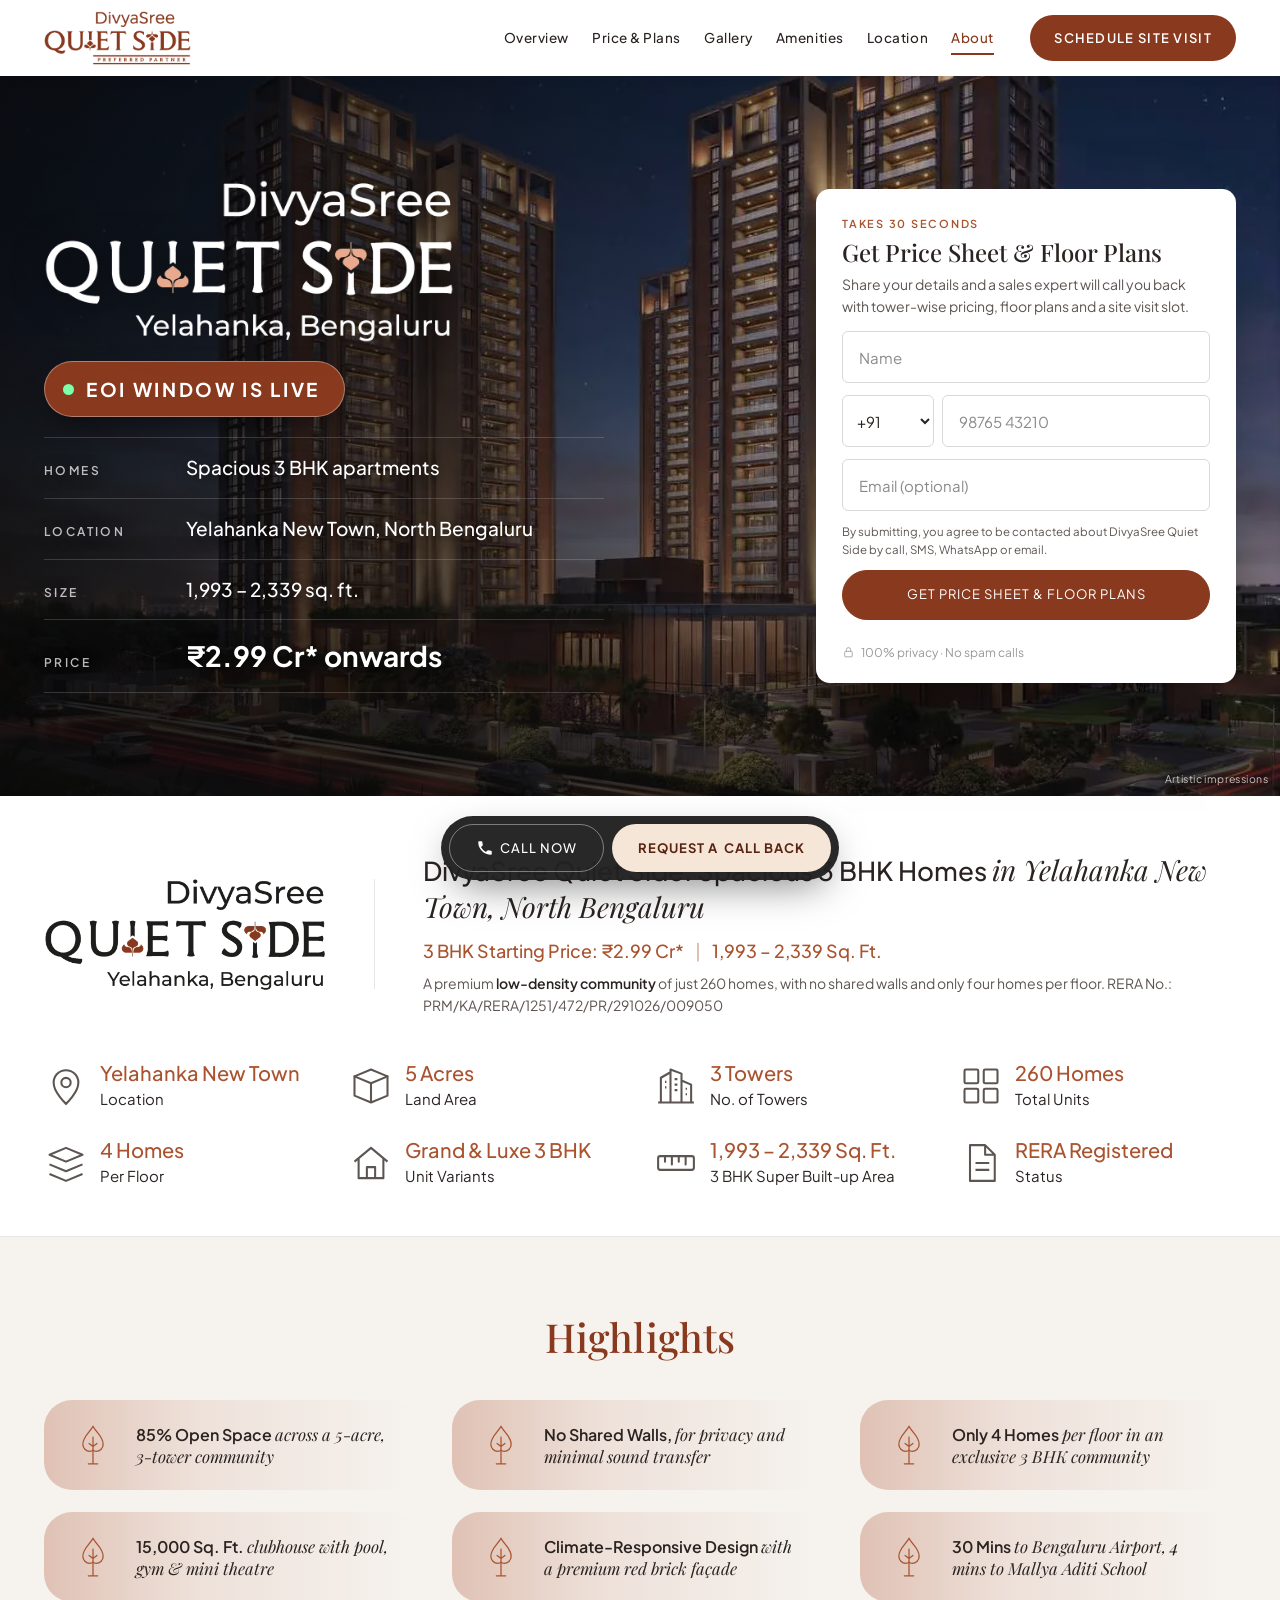
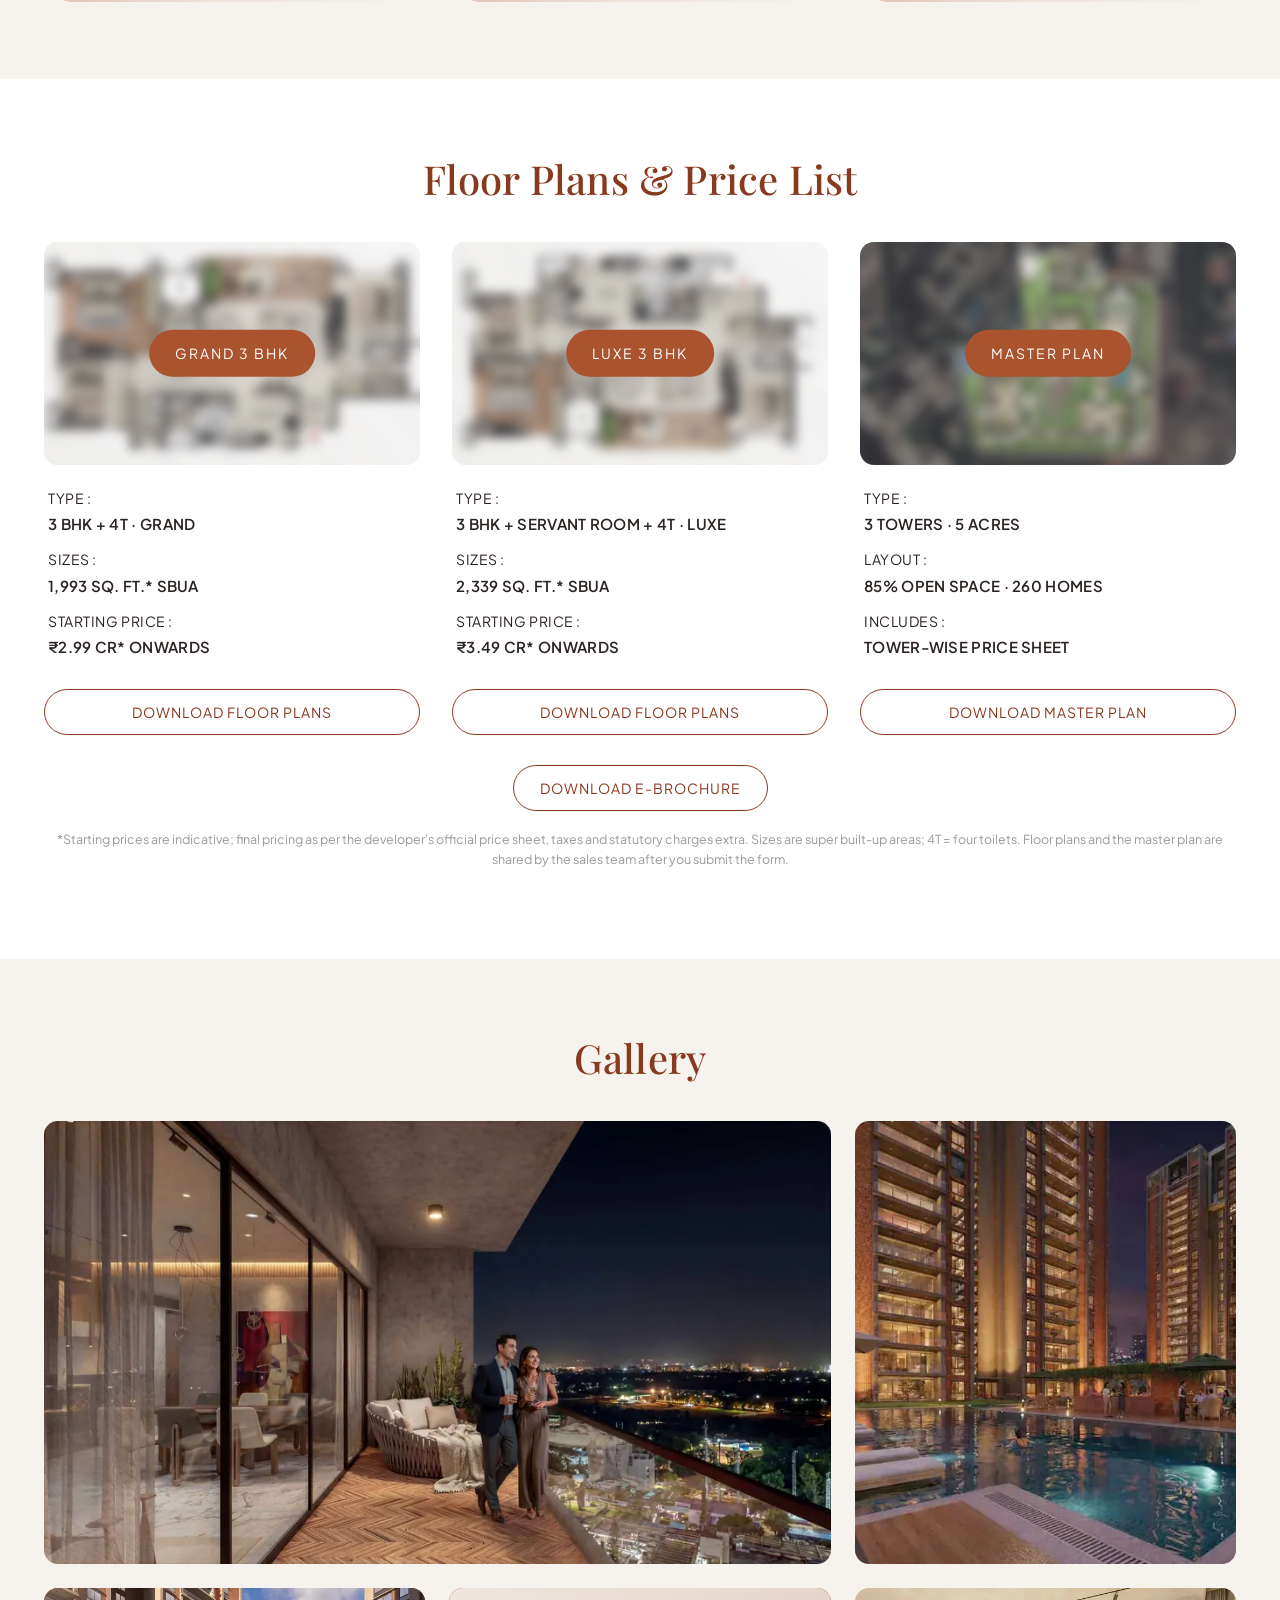
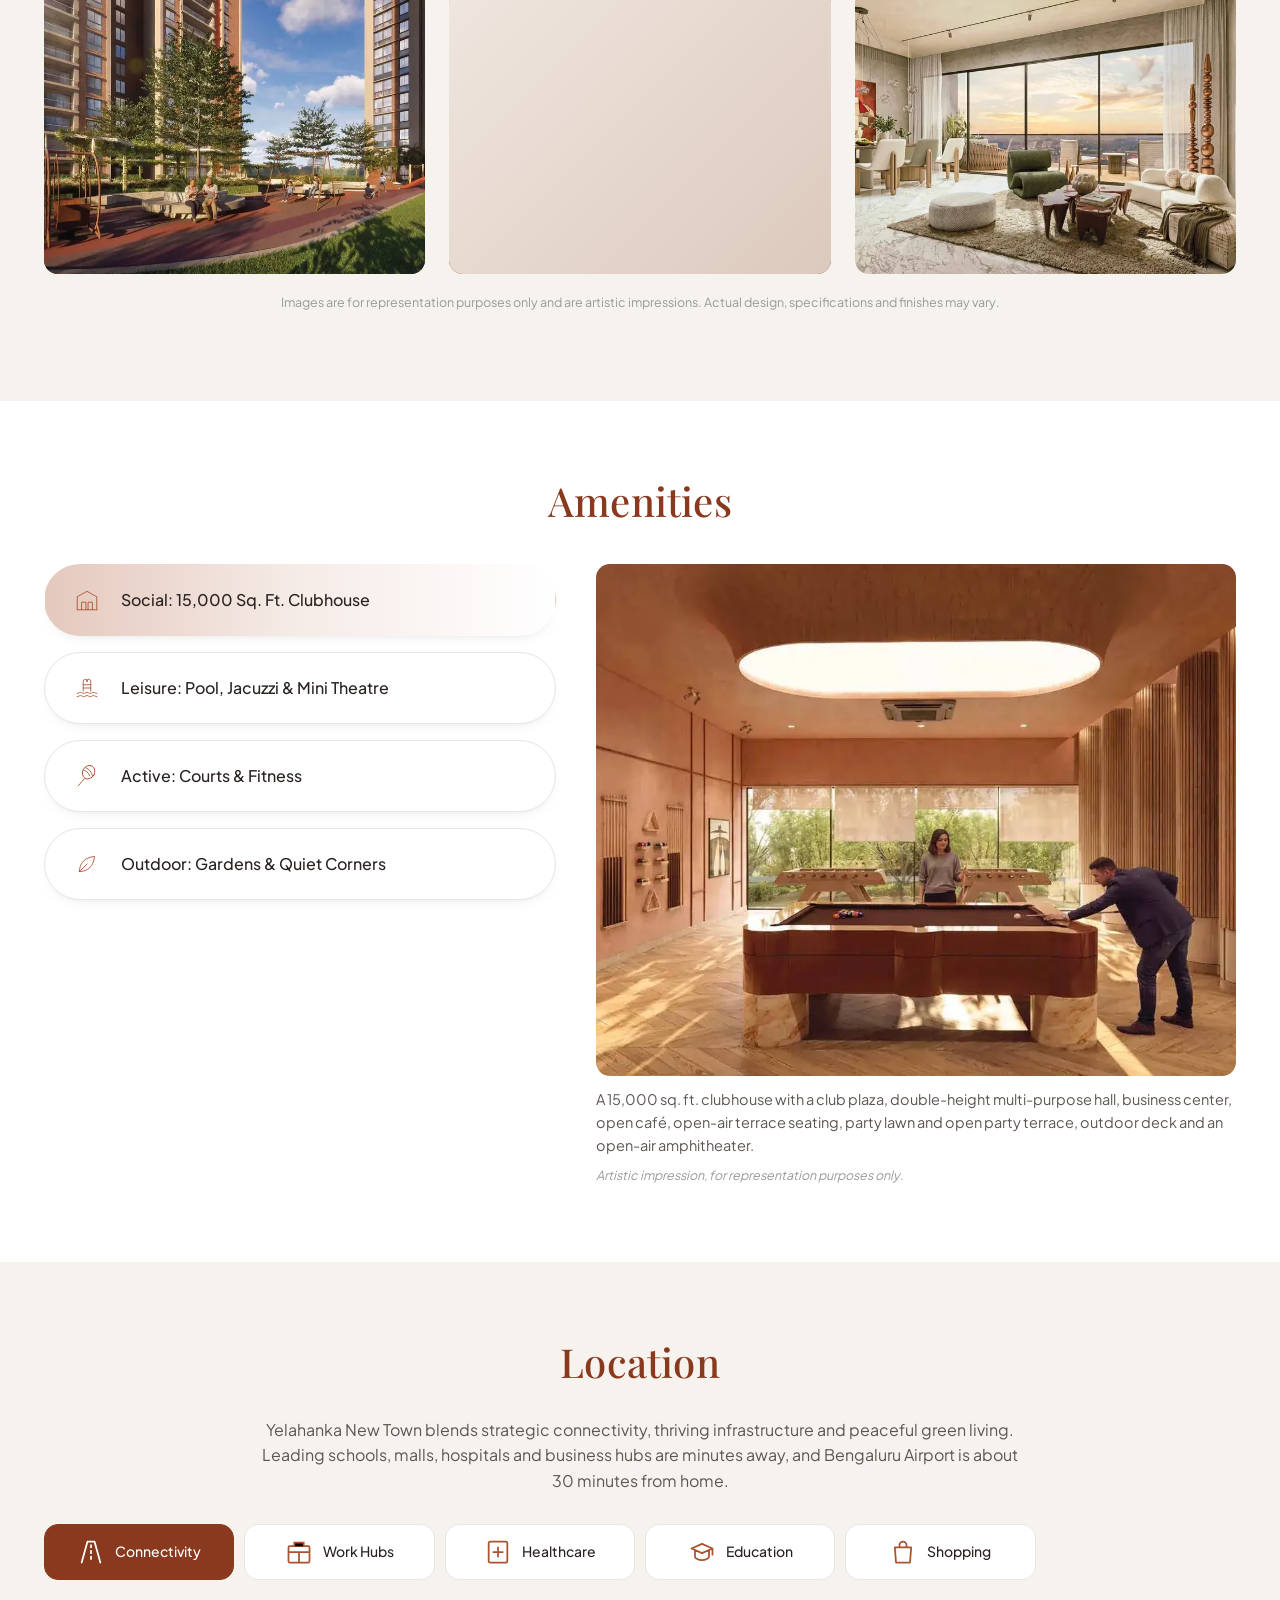
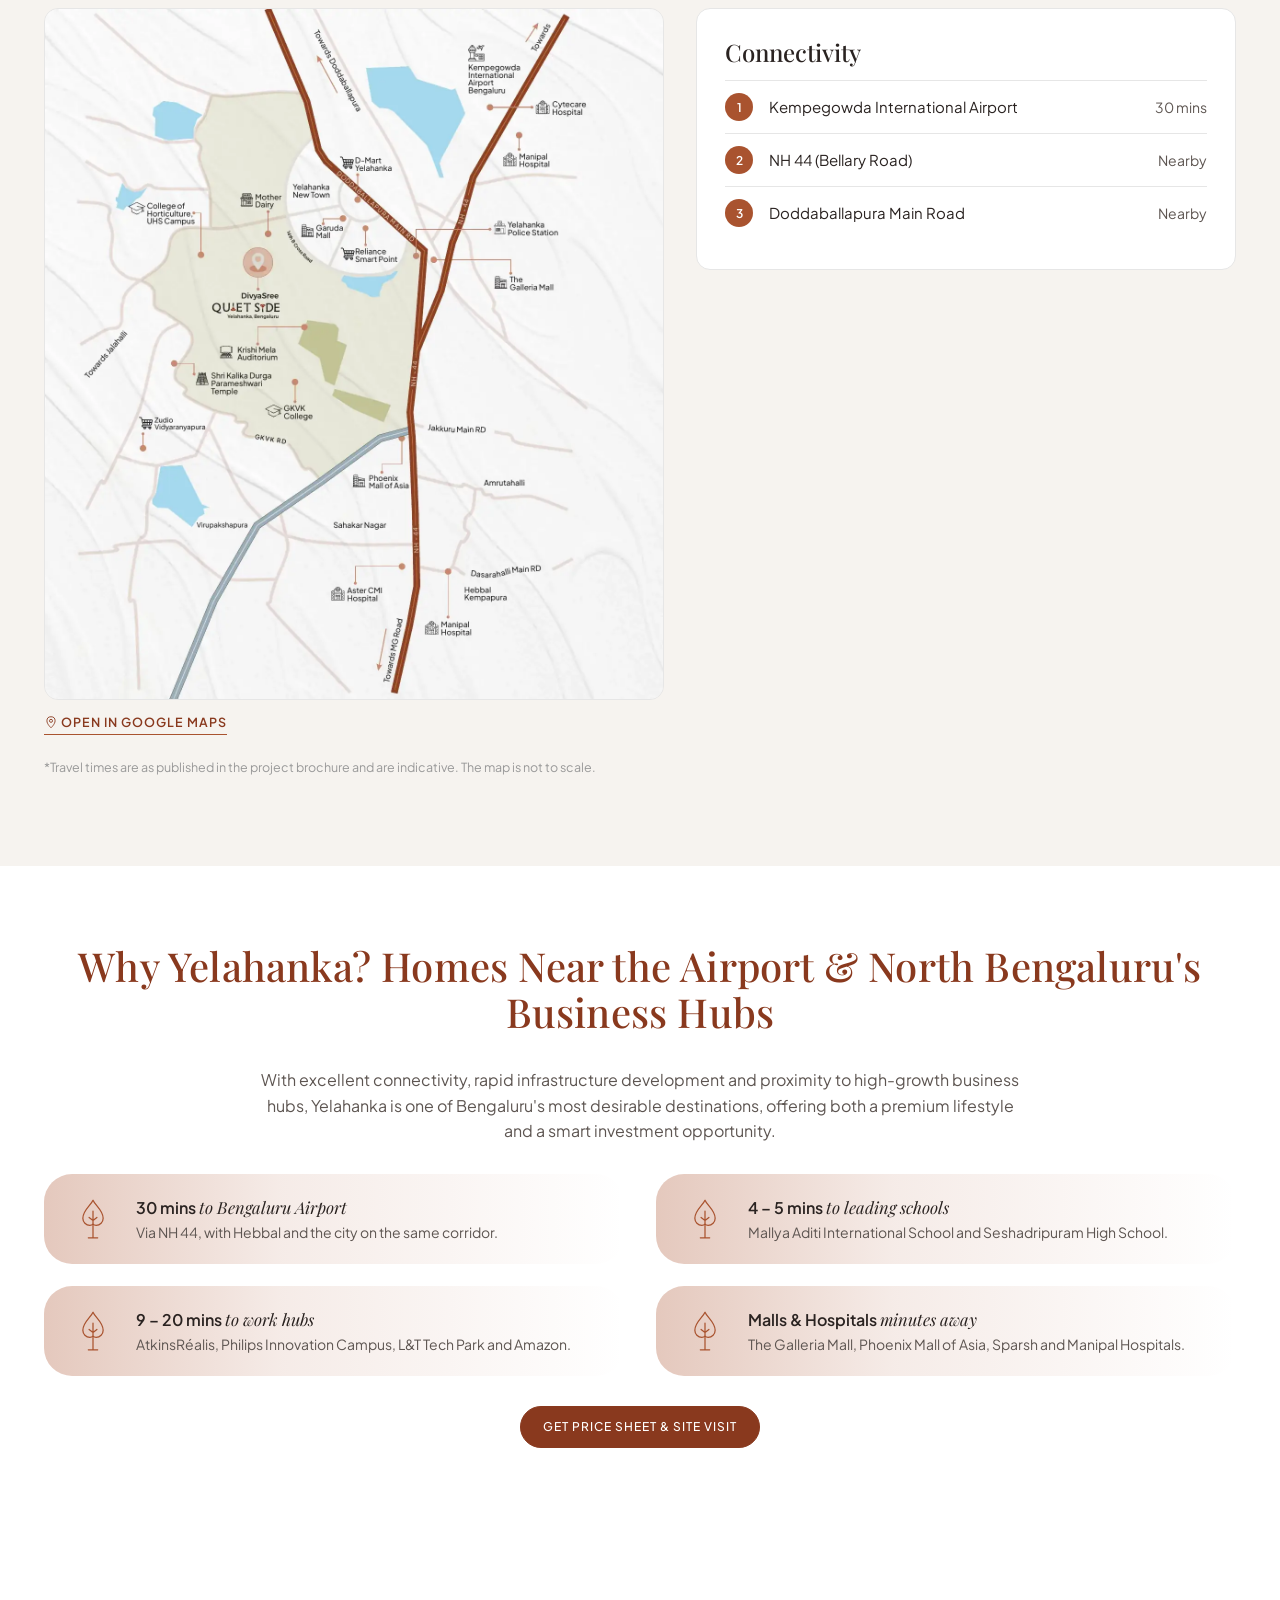
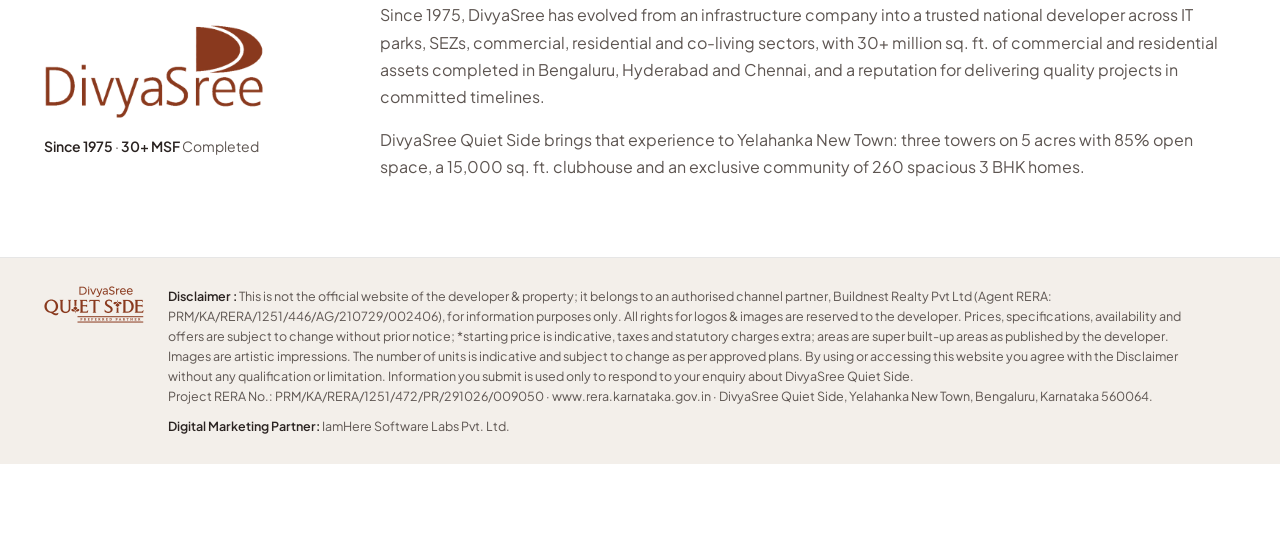
==== commit 2748759c: "Add Microsoft Clarity (recordings + heatmaps) with form/lead event tags Co-Authored-By: Claude Opus " ====
--- a/index.html
+++ b/index.html
@@ -95,6 +95,11 @@
   "address": {"@type": "PostalAddress", "streetAddress": "Yelahanka New Town", "addressLocality": "Bengaluru", "addressRegion": "Karnataka", "postalCode": "560064", "addressCountry": "IN"}
 }
 </script>
+<!-- Microsoft Clarity -->
+<script>(function(c,l,a,r,i,t,y){c[a]=c[a]||function(){(c[a].q=c[a].q||[]).push(arguments)};t=l.createElement(r);t.async=1;t.src="https://www.clarity.ms/tag/"+i;y=l.getElementsByTagName(r)[0];y.parentNode.insertBefore(t,y);})(window,document,"clarity","script","zkn67q5tc0");
+/* Mirror form/lead/contact events from the dataLayer into Clarity so recordings can be filtered by them. */
+(function(){var dl=window.dataLayer=window.dataLayer||[],E=/^(form_|lead_|popup_|cta_click|brochure_download|phone_click|whatsapp_click|email_click|click_call|click_whatsapp)/;function wrap(){if(dl.push&&dl.push.__clarity)return;var p=dl.push;var f=function(){for(var k=0;k<arguments.length;k++){var o=arguments[k];if(o&&typeof o.event==="string"&&E.test(o.event)){try{window.clarity("event",o.event)}catch(e){}}}return p.apply(dl,arguments)};f.__clarity=1;dl.push=f}wrap();window.addEventListener("load",wrap);var n=0,t=setInterval(function(){wrap();if(++n>10)clearInterval(t)},1000)})();</script>
+<!-- End Microsoft Clarity -->
 </head>
 <body>
 <svg class="sprite" width="0" height="0" aria-hidden="true" focusable="false">
